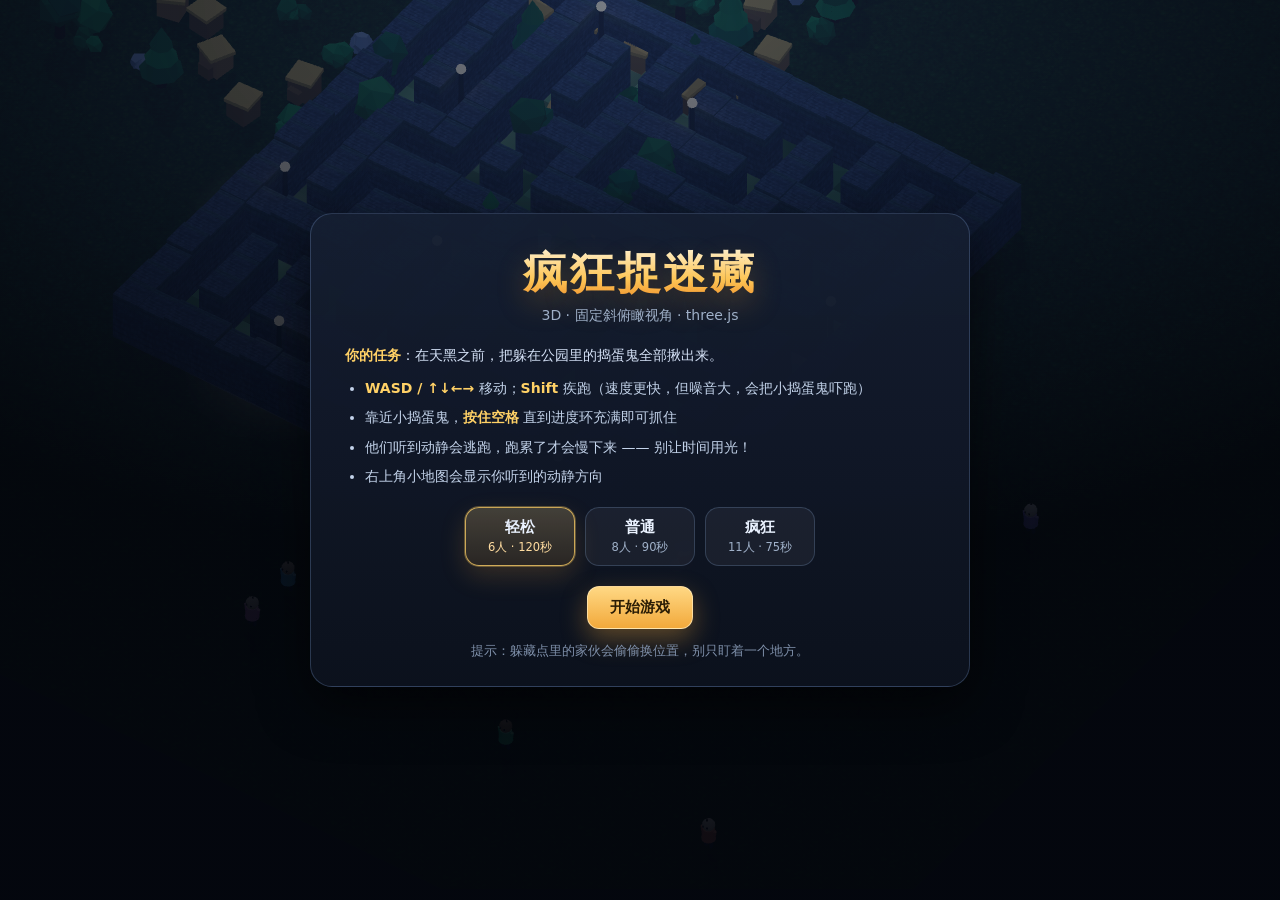
==== docs/index.html @ b4f9cbb9 "feat: 支持 GitHub Pages / Cloudflare Pages 直接部署 - docs/ 作为部署目录：单文件版游戏（内联 three.js）放在 docs/index.html，访" ====
<!DOCTYPE html>
<html lang="zh-CN">
<head>
<!-- 疯狂捉迷藏 · 单文件版（three.js 内联，可直接托管在 GitHub Pages / Cloudflare Pages） -->
<!-- 源码：index.html / css/style.css / js/**.js   生成脚本：tools/build-standalone.mjs （请勿直接编辑本文件） -->
<meta charset="UTF-8" />
<meta name="viewport" content="width=device-width, initial-scale=1, user-scalable=no" />
<title>疯狂捉迷藏 · Hide &amp; Seek 3D</title>
<meta name="theme-color" content="#0e1421" />
<meta name="description" content="three.js 固定斜俯瞰视角的 3D 捉迷藏游戏：在天黑前把躲在公园里的捣蛋鬼全部找出来。" />
<!-- 内联矢量图标：手电筒光锥 + 被找到的小家伙（无外部请求） -->
<link rel="icon" href="data:image/svg+xml,%3Csvg xmlns='http://www.w3.org/2000/svg' viewBox='0 0 64 64'%3E%3Crect width='64' height='64' rx='14' fill='%230e1421'/%3E%3Cpath d='M14 52 L50 20 L54 24 L18 56 Z' fill='%23ffd166' opacity='.35'/%3E%3Ccircle cx='47' cy='17' r='9' fill='%23ffe9a8'/%3E%3Ccircle cx='22' cy='44' r='9' fill='%237fe7d6'/%3E%3Ccircle cx='19' cy='42' r='1.8' fill='%230e1421'/%3E%3Ccircle cx='25' cy='42' r='1.8' fill='%230e1421'/%3E%3C/svg%3E" />
<style>
/* ===================== 疯狂捉迷藏 · UI ===================== */
:root {
  --ink: #eaf2ff;
  --dim: #9fb0c8;
  --gold: #ffd166;
  --cyan: #7fe7d6;
  --danger: #ff6b6b;
  --panel: rgba(14, 20, 33, 0.62);
  --panel-line: rgba(150, 190, 255, 0.18);
  --shadow: 0 18px 50px rgba(0, 0, 0, 0.55);
}

* { box-sizing: border-box; }

html, body {
  margin: 0;
  padding: 0;
  height: 100%;
  overflow: hidden;
  background: #070b14;
  color: var(--ink);
  font-family: "PingFang SC", "Hiragino Sans GB", "Microsoft YaHei", "Noto Sans SC", system-ui, -apple-system, sans-serif;
  -webkit-font-smoothing: antialiased;
  user-select: none;
  -webkit-user-select: none;
}

#app { position: fixed; inset: 0; }

#game-canvas {
  position: absolute;
  inset: 0;
  display: block;
  width: 100%;
  height: 100%;
  touch-action: none;
}

.hidden { display: none !important; }

/* ---------------- 面板通用 ---------------- */
.panel {
  background: var(--panel);
  border: 1px solid var(--panel-line);
  border-radius: 14px;
  backdrop-filter: blur(10px) saturate(1.2);
  -webkit-backdrop-filter: blur(10px) saturate(1.2);
  box-shadow: var(--shadow);
}

.btn {
  appearance: none;
  border: 1px solid rgba(160, 200, 255, 0.22);
  background: rgba(255, 255, 255, 0.06);
  color: var(--ink);
  font: inherit;
  font-size: 15px;
  padding: 11px 22px;
  border-radius: 12px;
  cursor: pointer;
  transition: transform 0.12s ease, background 0.18s ease, box-shadow 0.18s ease, border-color 0.18s ease;
}
.btn:hover { background: rgba(255, 255, 255, 0.13); transform: translateY(-1px); }
.btn:active { transform: translateY(1px) scale(0.99); }
.btn.primary {
  background: linear-gradient(180deg, #ffd884, #f2a93b);
  color: #2a1c05;
  font-weight: 800;
  border-color: rgba(255, 235, 190, 0.7);
  box-shadow: 0 10px 26px rgba(242, 169, 59, 0.35);
}
.btn.primary:hover { box-shadow: 0 14px 32px rgba(242, 169, 59, 0.5); }
.btn.ghost { padding: 9px 14px; font-size: 14px; }

/* ---------------- HUD ---------------- */
#hud { position: absolute; inset: 0; pointer-events: none; }
#hud .hud-top {
  position: absolute;
  top: 14px;
  left: 14px;
  right: 14px;
  display: flex;
  gap: 10px;
  align-items: flex-start;
  flex-wrap: wrap;
}
.stat {
  padding: 8px 14px;
  min-width: 104px;
  display: flex;
  flex-direction: column;
  gap: 2px;
}
.stat .label { font-size: 11px; letter-spacing: 0.12em; color: var(--dim); }
.stat .value { font-size: 20px; font-weight: 800; line-height: 1.15; font-variant-numeric: tabular-nums; }
.stat .value b { color: var(--gold); }
.stat .bar {
  height: 5px;
  border-radius: 3px;
  background: rgba(255, 255, 255, 0.12);
  overflow: hidden;
  margin-top: 3px;
}
.stat .bar i {
  display: block;
  height: 100%;
  width: 100%;
  border-radius: 3px;
  background: linear-gradient(90deg, #7fe7d6, #4fc3f7);
  transition: width 0.15s linear, background 0.3s ease;
}
.stat .bar i.low { background: linear-gradient(90deg, #ffb35c, #ff5c5c); }
.stat .bar.noise i { background: linear-gradient(90deg, #86e3a2, #ffd166, #ff6b6b); width: 6%; }
.stat.hot { border-color: rgba(255, 120, 120, 0.55); box-shadow: 0 0 0 1px rgba(255, 107, 107, 0.25), var(--shadow); }

.hud-buttons { margin-left: auto; display: flex; gap: 8px; pointer-events: auto; }

#toast {
  position: absolute;
  left: 50%;
  top: 96px;
  transform: translateX(-50%);
  display: flex;
  flex-direction: column;
  gap: 8px;
  align-items: center;
  pointer-events: none;
}
#toast .msg {
  padding: 8px 18px;
  border-radius: 999px;
  background: rgba(10, 16, 28, 0.72);
  border: 1px solid var(--panel-line);
  font-size: 14px;
  font-weight: 700;
  animation: toast-in 0.28s cubic-bezier(0.2, 1.4, 0.5, 1), toast-out 0.4s ease 1.5s forwards;
  backdrop-filter: blur(8px);
}
#toast .msg.warn { color: #ffd0d0; border-color: rgba(255, 107, 107, 0.5); }
#toast .msg.good { color: #d6ffe6; border-color: rgba(126, 231, 214, 0.5); }
#toast .msg.gold { color: #fff1c9; border-color: rgba(255, 209, 102, 0.55); }
@keyframes toast-in { from { opacity: 0; transform: translateY(-12px) scale(0.9); } to { opacity: 1; transform: none; } }
@keyframes toast-out { to { opacity: 0; transform: translateY(-10px); } }

#minimap-wrap {
  position: absolute;
  right: 14px;
  bottom: 14px;
  padding: 8px;
  border-radius: 16px;
}
#minimap { display: block; border-radius: 10px; width: 210px; height: 210px; }
#minimap-wrap .mm-title {
  position: absolute;
  left: 14px;
  top: 11px;
  font-size: 11px;
  letter-spacing: 0.18em;
  color: rgba(220, 235, 255, 0.75);
  text-shadow: 0 1px 4px #000;
}

.hint {
  position: absolute;
  left: 50%;
  bottom: 16px;
  transform: translateX(-50%);
  font-size: 12.5px;
  color: rgba(210, 226, 250, 0.72);
  background: rgba(8, 13, 24, 0.55);
  border: 1px solid var(--panel-line);
  border-radius: 999px;
  padding: 7px 16px;
  white-space: nowrap;
  backdrop-filter: blur(8px);
}
.hint b { color: var(--gold); }

/* ---------------- 全屏界面 ---------------- */
.screen {
  position: absolute;
  inset: 0;
  display: flex;
  align-items: center;
  justify-content: center;
  padding: 24px;
  background: radial-gradient(120% 90% at 50% 0%, rgba(30, 45, 80, 0.55), rgba(4, 7, 14, 0.92) 70%);
  z-index: 20;
  animation: fade-in 0.3s ease;
}
@keyframes fade-in { from { opacity: 0; } to { opacity: 1; } }

.card {
  width: min(660px, 100%);
  max-height: calc(100vh - 48px);
  overflow: auto;
  background: linear-gradient(180deg, rgba(22, 31, 50, 0.92), rgba(12, 18, 30, 0.95));
  border: 1px solid rgba(150, 190, 255, 0.22);
  border-radius: 22px;
  padding: 30px 34px 26px;
  box-shadow: var(--shadow);
  text-align: center;
}
.card.small { width: min(380px, 100%); padding: 26px 28px 22px; }
.card h1 {
  margin: 0 0 4px;
  font-size: 44px;
  letter-spacing: 0.06em;
  background: linear-gradient(180deg, #fff6dd, #ffcb5c 60%, #f08a2a);
  -webkit-background-clip: text;
  background-clip: text;
  color: transparent;
  text-shadow: 0 12px 30px rgba(240, 160, 40, 0.25);
}
.card h2 { margin: 0 0 8px; font-size: 30px; }
.card .sub { margin: 0 0 18px; color: var(--dim); font-size: 14px; }

.rules { text-align: left; font-size: 14px; line-height: 1.75; color: #d5e2f7; margin: 0 0 18px; }
.rules p { margin: 0 0 8px; }
.rules ul { margin: 0; padding-left: 20px; }
.rules li { margin-bottom: 5px; color: #c3d3ea; }
.rules b { color: var(--gold); }
.card .foot { margin: 14px 0 0; font-size: 12.5px; color: #7f90aa; }

.diff-row { display: flex; gap: 10px; justify-content: center; flex-wrap: wrap; margin: 6px 0 20px; }
.diff {
  appearance: none;
  border: 1px solid rgba(160, 200, 255, 0.2);
  background: rgba(255, 255, 255, 0.05);
  color: var(--ink);
  font: inherit;
  font-size: 15px;
  font-weight: 700;
  padding: 10px 18px;
  border-radius: 14px;
  cursor: pointer;
  display: flex;
  flex-direction: column;
  gap: 3px;
  align-items: center;
  min-width: 110px;
  transition: all 0.16s ease;
}
.diff b { font-size: 11.5px; font-weight: 500; color: var(--dim); }
.diff:hover { background: rgba(255, 255, 255, 0.11); }
.diff.selected {
  background: linear-gradient(180deg, rgba(255, 216, 132, 0.22), rgba(242, 169, 59, 0.12));
  border-color: rgba(255, 209, 102, 0.75);
  box-shadow: 0 0 0 1px rgba(255, 209, 102, 0.3), 0 10px 26px rgba(242, 169, 59, 0.18);
}
.diff.selected b { color: #ffdca0; }

.end-stats {
  display: flex;
  justify-content: center;
  gap: 26px;
  margin: 8px 0 22px;
  flex-wrap: wrap;
}
.end-stats .es { display: flex; flex-direction: column; gap: 4px; }
.end-stats .es span:first-child { font-size: 11px; letter-spacing: 0.14em; color: var(--dim); }
.end-stats .es span:last-child { font-size: 24px; font-weight: 800; color: var(--gold); font-variant-numeric: tabular-nums; }

#countdown {
  position: absolute;
  inset: 0;
  display: flex;
  align-items: center;
  justify-content: center;
  z-index: 15;
  pointer-events: none;
}
#countdown span {
  font-size: 150px;
  font-weight: 900;
  color: #fff;
  text-shadow: 0 0 60px rgba(126, 231, 214, 0.75), 0 12px 40px rgba(0, 0, 0, 0.7);
  animation: pop 0.85s cubic-bezier(0.2, 1.5, 0.4, 1);
}
@keyframes pop {
  0% { transform: scale(1.9); opacity: 0; }
  35% { transform: scale(0.95); opacity: 1; }
  100% { transform: scale(1.05); opacity: 0.05; }
}

#loading { z-index: 40; }

@media (max-width: 720px) {
  .card h1 { font-size: 32px; }
  .card { padding: 22px 20px 18px; border-radius: 18px; }
  #minimap, #minimap-wrap { width: 150px; }
  #minimap { height: 150px; }
  #btn-grab { right: 18px; bottom: 250px; width: 78px; height: 78px; font-size: 15px; }
  #joystick { left: 16px; bottom: 18px; }
  #joystick .joy-base { width: 116px; height: 116px; }
  #joystick .joy-knob { width: 54px; height: 54px; margin: -27px 0 0 -27px; }
  .hint { display: none; }
  .stat { min-width: 84px; padding: 6px 10px; }
  .stat .value { font-size: 17px; }
}

/* ---------------- 触屏摇杆 ---------------- */
#joystick {
  position: absolute;
  left: 22px;
  bottom: 26px;
  z-index: 12;
  display: flex;
  flex-direction: column;
  align-items: center;
  gap: 8px;
  touch-action: none;
}
#joystick .joy-base {
  position: relative;
  width: 132px;
  height: 132px;
  border-radius: 50%;
  background: radial-gradient(circle at 50% 45%, rgba(140,190,255,0.18), rgba(10,16,28,0.5));
  border: 1px solid rgba(160,200,255,0.3);
  box-shadow: inset 0 0 24px rgba(0,0,0,0.45), 0 10px 28px rgba(0,0,0,0.4);
  backdrop-filter: blur(6px);
  touch-action: none;
}
#joystick .joy-knob {
  position: absolute;
  left: 50%;
  top: 50%;
  width: 62px;
  height: 62px;
  margin: -31px 0 0 -31px;
  border-radius: 50%;
  background: radial-gradient(circle at 40% 35%, #dff1ff, #7fb2e8 60%, #3d6ea8);
  box-shadow: 0 6px 18px rgba(0,0,0,0.5);
  transition: transform 0.05s linear;
}
#joystick .joy-hint {
  font-size: 11px;
  color: rgba(210,226,250,0.6);
  text-shadow: 0 1px 3px #000;
}
#btn-grab {
  position: absolute;
  right: 26px;
  bottom: 310px;
  z-index: 12;
  width: 88px;
  height: 88px;
  border-radius: 50%;
  border: 1px solid rgba(255,215,130,0.6);
  background: radial-gradient(circle at 40% 35%, rgba(255,229,170,0.95), rgba(232,160,50,0.9));
  color: #2a1c05;
  font: inherit;
  font-size: 17px;
  font-weight: 900;
  line-height: 1.05;
  letter-spacing: 0.06em;
  box-shadow: 0 10px 26px rgba(0,0,0,0.45), 0 0 0 6px rgba(255,209,102,0.12);
  touch-action: none;
  cursor: pointer;
}
#btn-grab i { font-style: normal; display: block; font-size: 12px; letter-spacing: 0.3em; }
#btn-grab:active { transform: scale(0.94); }

</style>
</head>
<body>
<div id="app">
  <canvas id="game-canvas"></canvas>

  <!-- ===================== HUD ===================== -->
  <div id="hud" class="hidden">
    <div class="hud-top">
      <div class="panel stat">
        <span class="label">剩余时间</span>
        <span class="value" id="stat-time">90</span>
        <div class="bar"><i id="time-bar"></i></div>
      </div>
      <div class="panel stat">
        <span class="label">抓到</span>
        <span class="value"><b id="stat-found">0</b> / <span id="stat-total">8</span></span>
      </div>
      <div class="panel stat">
        <span class="label">噪音</span>
        <span class="value" id="stat-noise">安静</span>
        <div class="bar noise"><i id="noise-bar"></i></div>
      </div>
      <div class="panel stat">
        <span class="label">关卡</span>
        <span class="value" id="stat-level">1</span>
      </div>
      <div class="hud-buttons">
        <button class="btn ghost" id="btn-pause" title="暂停 / 继续 (Esc)">⏸</button>
        <button class="btn ghost" id="btn-sound" title="音效开关 (M)">🔊</button>
      </div>
    </div>

    <div id="toast"></div>
    <div id="minimap-wrap" class="panel">
      <canvas id="minimap" width="210" height="210"></canvas>
      <div class="mm-title">小地图</div>
    </div>
    <!-- 触屏虚拟摇杆 -->
    <div id="joystick" class="hidden">
      <div class="joy-base"><i class="joy-knob"></i></div>
      <div class="joy-hint">按住拖动移动</div>
    </div>
    <button id="btn-grab" class="hidden">抓<i>住</i></button>

    <div class="hint">
      <b>WASD</b>/方向键 移动 · <b>Shift</b> 疾跑(吵) · <b>空格</b> 抓住 · <b>Esc</b> 暂停
    </div>
  </div>

  <!-- ===================== 开始界面 ===================== -->
  <div id="screen-start" class="screen">
    <div class="card">
      <h1>疯狂捉迷藏</h1>
      <p class="sub">3D · 固定斜俯瞰视角 · three.js</p>
      <div class="rules">
        <p><b>你的任务</b>：在天黑之前，把躲在公园里的捣蛋鬼全部揪出来。</p>
        <ul>
          <li><b>WASD / ↑↓←→</b> 移动；<b>Shift</b> 疾跑（速度更快，但噪音大，会把小捣蛋鬼吓跑）</li>
          <li>靠近小捣蛋鬼，<b>按住空格</b> 直到进度环充满即可抓住</li>
          <li>他们听到动静会逃跑，跑累了才会慢下来 —— 别让时间用光！</li>
          <li>右上角小地图会显示你听到的动静方向</li>
        </ul>
      </div>
      <div class="diff-row" id="diff-row">
        <button class="diff selected" data-diff="easy">轻松<b>6人 · 120秒</b></button>
        <button class="diff" data-diff="normal">普通<b>8人 · 90秒</b></button>
        <button class="diff" data-diff="hard">疯狂<b>11人 · 75秒</b></button>
      </div>
      <button class="btn primary" id="btn-start">开始游戏</button>
      <p class="foot">提示：躲藏点里的家伙会偷偷换位置，别只盯着一个地方。</p>
    </div>
  </div>

  <!-- ===================== 倒数 ===================== -->
  <div id="countdown" class="hidden"><span id="countdown-text">3</span></div>

  <!-- ===================== 结算界面 ===================== -->
  <div id="screen-end" class="screen hidden">
    <div class="card">
      <h2 id="end-title">游戏结束</h2>
      <p id="end-desc" class="sub"></p>
      <div id="end-stats" class="end-stats"></div>
      <div class="diff-row">
        <button class="btn primary" id="btn-again">再来一局</button>
        <button class="btn" id="btn-next">下一关</button>
        <button class="btn ghost" id="btn-menu">返回主菜单</button>
      </div>
    </div>
  </div>

  <!-- ===================== 暂停 ===================== -->
  <div id="screen-pause" class="screen hidden">
    <div class="card small">
      <h2>已暂停</h2>
      <p class="sub" id="pause-tip">按 Esc 继续游戏</p>
      <button class="btn primary" id="btn-resume">继续</button>
      <button class="btn ghost" id="btn-restart">重新开始</button>
    </div>
  </div>

  <div id="loading" class="screen"><div class="card small"><h2>加载中…</h2><p class="sub" id="loading-tip">正在生成公园</p></div></div>
</div>

<script>
console.warn('Scripts "build/three.js" and "build/three.min.js" are deprecated with r150+, and will be removed with r160. Please use ES Modules or alternatives: https://threejs.org/docs/index.html#manual/en/introduction/Installation'),
/**
 * @license
 * Copyright 2010-2023 Three.js Authors
 * SPDX-License-Identifier: MIT
 */
function(t,e){"object"==typeof exports&&"undefined"!=typeof module?e(exports):"function"==typeof define&&define.amd?define(["exports"],e):e((t="undefined"!=typeof globalThis?globalThis:t||self).THREE={})}(this,(function(t){"use strict";const e="160",n=1,i=2,r=3,s=0,a=1,o=100,l=204,c=205,h=0,u=1,d=2,p=0,m=1,f=2,g=3,_=4,v=5,x=6,y="attached",M="detached",S=300,b=301,T=302,E=303,w=304,A=306,R=1e3,C=1001,L=1002,P=1003,I=1004,U=1005,D=1006,N=1007,O=1008,F=1009,B=1012,z=1013,G=1014,H=1015,V=1016,k=1017,W=1018,X=1020,j=1023,q=1026,Y=1027,Z=1029,J=1031,K=1033,$=33776,Q=33777,tt=33778,et=33779,nt=35840,it=35841,rt=35842,st=35843,at=36196,ot=37492,lt=37496,ct=37808,ht=37809,ut=37810,dt=37811,pt=37812,mt=37813,ft=37814,gt=37815,_t=37816,vt=37817,xt=37818,yt=37819,Mt=37820,St=37821,bt=36492,Tt=36494,Et=36495,wt=36284,At=36285,Rt=36286,Ct=2300,Lt=2301,Pt=2302,It=2400,Ut=2401,Dt=2402,Nt=2500,Ot=2501,Ft=3e3,Bt=3001,zt="",Gt="srgb",Ht="srgb-linear",Vt="display-p3",kt="display-p3-linear",Wt="linear",Xt="srgb",jt="rec709",qt="p3",Yt=7680,Zt=35044,Jt="300 es",Kt=1035,$t=2e3,Qt=2001;class te{addEventListener(t,e){void 0===this._listeners&&(this._listeners={});const n=this._listeners;void 0===n[t]&&(n[t]=[]),-1===n[t].indexOf(e)&&n[t].push(e)}hasEventListener(t,e){if(void 0===this._listeners)return!1;const n=this._listeners;return void 0!==n[t]&&-1!==n[t].indexOf(e)}removeEventListener(t,e){if(void 0===this._listeners)return;const n=this._listeners[t];if(void 0!==n){const t=n.indexOf(e);-1!==t&&n.splice(t,1)}}dispatchEvent(t){if(void 0===this._listeners)return;const e=this._listeners[t.type];if(void 0!==e){t.target=this;const n=e.slice(0);for(let e=0,i=n.length;e<i;e++)n[e].call(this,t);t.target=null}}}const ee=["00","01","02","03","04","05","06","07","08","09","0a","0b","0c","0d","0e","0f","10","11","12","13","14","15","16","17","18","19","1a","1b","1c","1d","1e","1f","20","21","22","23","24","25","26","27","28","29","2a","2b","2c","2d","2e","2f","30","31","32","33","34","35","36","37","38","39","3a","3b","3c","3d","3e","3f","40","41","42","43","44","45","46","47","48","49","4a","4b","4c","4d","4e","4f","50","51","52","53","54","55","56","57","58","59","5a","5b","5c","5d","5e","5f","60","61","62","63","64","65","66","67","68","69","6a","6b","6c","6d","6e","6f","70","71","72","73","74","75","76","77","78","79","7a","7b","7c","7d","7e","7f","80","81","82","83","84","85","86","87","88","89","8a","8b","8c","8d","8e","8f","90","91","92","93","94","95","96","97","98","99","9a","9b","9c","9d","9e","9f","a0","a1","a2","a3","a4","a5","a6","a7","a8","a9","aa","ab","ac","ad","ae","af","b0","b1","b2","b3","b4","b5","b6","b7","b8","b9","ba","bb","bc","bd","be","bf","c0","c1","c2","c3","c4","c5","c6","c7","c8","c9","ca","cb","cc","cd","ce","cf","d0","d1","d2","d3","d4","d5","d6","d7","d8","d9","da","db","dc","dd","de","df","e0","e1","e2","e3","e4","e5","e6","e7","e8","e9","ea","eb","ec","ed","ee","ef","f0","f1","f2","f3","f4","f5","f6","f7","f8","f9","fa","fb","fc","fd","fe","ff"];let ne=1234567;const ie=Math.PI/180,re=180/Math.PI;function se(){const t=4294967295*Math.random()|0,e=4294967295*Math.random()|0,n=4294967295*Math.random()|0,i=4294967295*Math.random()|0;return(ee[255&t]+ee[t>>8&255]+ee[t>>16&255]+ee[t>>24&255]+"-"+ee[255&e]+ee[e>>8&255]+"-"+ee[e>>16&15|64]+ee[e>>24&255]+"-"+ee[63&n|128]+ee[n>>8&255]+"-"+ee[n>>16&255]+ee[n>>24&255]+ee[255&i]+ee[i>>8&255]+ee[i>>16&255]+ee[i>>24&255]).toLowerCase()}function ae(t,e,n){return Math.max(e,Math.min(n,t))}function oe(t,e){return(t%e+e)%e}function le(t,e,n){return(1-n)*t+n*e}function ce(t){return 0==(t&t-1)&&0!==t}function he(t){return Math.pow(2,Math.floor(Math.log(t)/Math.LN2))}function ue(t,e){switch(e.constructor){case Float32Array:return t;case Uint32Array:return t/4294967295;case Uint16Array:return t/65535;case Uint8Array:return t/255;case Int32Array:return Math.max(t/2147483647,-1);case Int16Array:return Math.max(t/32767,-1);case Int8Array:return Math.max(t/127,-1);default:throw new Error("Invalid component type.")}}function de(t,e){switch(e.constructor){case Float32Array:return t;case Uint32Array:return Math.round(4294967295*t);case Uint16Array:return Math.round(65535*t);case Uint8Array:return Math.round(255*t);case Int32Array:return Math.round(2147483647*t);case Int16Array:return Math.round(32767*t);case Int8Array:return Math.round(127*t);default:throw new Error("Invalid component type.")}}const pe={DEG2RAD:ie,RAD2DEG:re,generateUUID:se,clamp:ae,euclideanModulo:oe,mapLinear:function(t,e,n,i,r){return i+(t-e)*(r-i)/(n-e)},inverseLerp:function(t,e,n){return t!==e?(n-t)/(e-t):0},lerp:le,damp:function(t,e,n,i){return le(t,e,1-Math.exp(-n*i))},pingpong:function(t,e=1){return e-Math.abs(oe(t,2*e)-e)},smoothstep:function(t,e,n){return t<=e?0:t>=n?1:(t=(t-e)/(n-e))*t*(3-2*t)},smootherstep:function(t,e,n){return t<=e?0:t>=n?1:(t=(t-e)/(n-e))*t*t*(t*(6*t-15)+10)},randInt:function(t,e){return t+Math.floor(Math.random()*(e-t+1))},randFloat:function(t,e){return t+Math.random()*(e-t)},randFloatSpread:function(t){return t*(.5-Math.random())},seededRandom:function(t){void 0!==t&&(ne=t);let e=ne+=1831565813;return e=Math.imul(e^e>>>15,1|e),e^=e+Math.imul(e^e>>>7,61|e),((e^e>>>14)>>>0)/4294967296},degToRad:function(t){return t*ie},radToDeg:function(t){return t*re},isPowerOfTwo:ce,ceilPowerOfTwo:function(t){return Math.pow(2,Math.ceil(Math.log(t)/Math.LN2))},floorPowerOfTwo:he,setQuaternionFromProperEuler:function(t,e,n,i,r){const s=Math.cos,a=Math.sin,o=s(n/2),l=a(n/2),c=s((e+i)/2),h=a((e+i)/2),u=s((e-i)/2),d=a((e-i)/2),p=s((i-e)/2),m=a((i-e)/2);switch(r){case"XYX":t.set(o*h,l*u,l*d,o*c);break;case"YZY":t.set(l*d,o*h,l*u,o*c);break;case"ZXZ":t.set(l*u,l*d,o*h,o*c);break;case"XZX":t.set(o*h,l*m,l*p,o*c);break;case"YXY":t.set(l*p,o*h,l*m,o*c);break;case"ZYZ":t.set(l*m,l*p,o*h,o*c);break;default:console.warn("THREE.MathUtils: .setQuaternionFromProperEuler() encountered an unknown order: "+r)}},normalize:de,denormalize:ue};class me{constructor(t=0,e=0){me.prototype.isVector2=!0,this.x=t,this.y=e}get width(){return this.x}set width(t){this.x=t}get height(){return this.y}set height(t){this.y=t}set(t,e){return this.x=t,this.y=e,this}setScalar(t){return this.x=t,this.y=t,this}setX(t){return this.x=t,this}setY(t){return this.y=t,this}setComponent(t,e){switch(t){case 0:this.x=e;break;case 1:this.y=e;break;default:throw new Error("index is out of range: "+t)}return this}getComponent(t){switch(t){case 0:return this.x;case 1:return this.y;default:throw new Error("index is out of range: "+t)}}clone(){return new this.constructor(this.x,this.y)}copy(t){return this.x=t.x,this.y=t.y,this}add(t){return this.x+=t.x,this.y+=t.y,this}addScalar(t){return this.x+=t,this.y+=t,this}addVectors(t,e){return this.x=t.x+e.x,this.y=t.y+e.y,this}addScaledVector(t,e){return this.x+=t.x*e,this.y+=t.y*e,this}sub(t){return this.x-=t.x,this.y-=t.y,this}subScalar(t){return this.x-=t,this.y-=t,this}subVectors(t,e){return this.x=t.x-e.x,this.y=t.y-e.y,this}multiply(t){return this.x*=t.x,this.y*=t.y,this}multiplyScalar(t){return this.x*=t,this.y*=t,this}divide(t){return this.x/=t.x,this.y/=t.y,this}divideScalar(t){return this.multiplyScalar(1/t)}applyMatrix3(t){const e=this.x,n=this.y,i=t.elements;return this.x=i[0]*e+i[3]*n+i[6],this.y=i[1]*e+i[4]*n+i[7],this}min(t){return this.x=Math.min(this.x,t.x),this.y=Math.min(this.y,t.y),this}max(t){return this.x=Math.max(this.x,t.x),this.y=Math.max(this.y,t.y),this}clamp(t,e){return this.x=Math.max(t.x,Math.min(e.x,this.x)),this.y=Math.max(t.y,Math.min(e.y,this.y)),this}clampScalar(t,e){return this.x=Math.max(t,Math.min(e,this.x)),this.y=Math.max(t,Math.min(e,this.y)),this}clampLength(t,e){const n=this.length();return this.divideScalar(n||1).multiplyScalar(Math.max(t,Math.min(e,n)))}floor(){return this.x=Math.floor(this.x),this.y=Math.floor(this.y),this}ceil(){return this.x=Math.ceil(this.x),this.y=Math.ceil(this.y),this}round(){return this.x=Math.round(this.x),this.y=Math.round(this.y),this}roundToZero(){return this.x=Math.trunc(this.x),this.y=Math.trunc(this.y),this}negate(){return this.x=-this.x,this.y=-this.y,this}dot(t){return this.x*t.x+this.y*t.y}cross(t){return this.x*t.y-this.y*t.x}lengthSq(){return this.x*this.x+this.y*this.y}length(){return Math.sqrt(this.x*this.x+this.y*this.y)}manhattanLength(){return Math.abs(this.x)+Math.abs(this.y)}normalize(){return this.divideScalar(this.length()||1)}angle(){return Math.atan2(-this.y,-this.x)+Math.PI}angleTo(t){const e=Math.sqrt(this.lengthSq()*t.lengthSq());if(0===e)return Math.PI/2;const n=this.dot(t)/e;return Math.acos(ae(n,-1,1))}distanceTo(t){return Math.sqrt(this.distanceToSquared(t))}distanceToSquared(t){const e=this.x-t.x,n=this.y-t.y;return e*e+n*n}manhattanDistanceTo(t){return Math.abs(this.x-t.x)+Math.abs(this.y-t.y)}setLength(t){return this.normalize().multiplyScalar(t)}lerp(t,e){return this.x+=(t.x-this.x)*e,this.y+=(t.y-this.y)*e,this}lerpVectors(t,e,n){return this.x=t.x+(e.x-t.x)*n,this.y=t.y+(e.y-t.y)*n,this}equals(t){return t.x===this.x&&t.y===this.y}fromArray(t,e=0){return this.x=t[e],this.y=t[e+1],this}toArray(t=[],e=0){return t[e]=this.x,t[e+1]=this.y,t}fromBufferAttribute(t,e){return this.x=t.getX(e),this.y=t.getY(e),this}rotateAround(t,e){const n=Math.cos(e),i=Math.sin(e),r=this.x-t.x,s=this.y-t.y;return this.x=r*n-s*i+t.x,this.y=r*i+s*n+t.y,this}random(){return this.x=Math.random(),this.y=Math.random(),this}*[Symbol.iterator](){yield this.x,yield this.y}}class fe{constructor(t,e,n,i,r,s,a,o,l){fe.prototype.isMatrix3=!0,this.elements=[1,0,0,0,1,0,0,0,1],void 0!==t&&this.set(t,e,n,i,r,s,a,o,l)}set(t,e,n,i,r,s,a,o,l){const c=this.elements;return c[0]=t,c[1]=i,c[2]=a,c[3]=e,c[4]=r,c[5]=o,c[6]=n,c[7]=s,c[8]=l,this}identity(){return this.set(1,0,0,0,1,0,0,0,1),this}copy(t){const e=this.elements,n=t.elements;return e[0]=n[0],e[1]=n[1],e[2]=n[2],e[3]=n[3],e[4]=n[4],e[5]=n[5],e[6]=n[6],e[7]=n[7],e[8]=n[8],this}extractBasis(t,e,n){return t.setFromMatrix3Column(this,0),e.setFromMatrix3Column(this,1),n.setFromMatrix3Column(this,2),this}setFromMatrix4(t){const e=t.elements;return this.set(e[0],e[4],e[8],e[1],e[5],e[9],e[2],e[6],e[10]),this}multiply(t){return this.multiplyMatrices(this,t)}premultiply(t){return this.multiplyMatrices(t,this)}multiplyMatrices(t,e){const n=t.elements,i=e.elements,r=this.elements,s=n[0],a=n[3],o=n[6],l=n[1],c=n[4],h=n[7],u=n[2],d=n[5],p=n[8],m=i[0],f=i[3],g=i[6],_=i[1],v=i[4],x=i[7],y=i[2],M=i[5],S=i[8];return r[0]=s*m+a*_+o*y,r[3]=s*f+a*v+o*M,r[6]=s*g+a*x+o*S,r[1]=l*m+c*_+h*y,r[4]=l*f+c*v+h*M,r[7]=l*g+c*x+h*S,r[2]=u*m+d*_+p*y,r[5]=u*f+d*v+p*M,r[8]=u*g+d*x+p*S,this}multiplyScalar(t){const e=this.elements;return e[0]*=t,e[3]*=t,e[6]*=t,e[1]*=t,e[4]*=t,e[7]*=t,e[2]*=t,e[5]*=t,e[8]*=t,this}determinant(){const t=this.elements,e=t[0],n=t[1],i=t[2],r=t[3],s=t[4],a=t[5],o=t[6],l=t[7],c=t[8];return e*s*c-e*a*l-n*r*c+n*a*o+i*r*l-i*s*o}invert(){const t=this.elements,e=t[0],n=t[1],i=t[2],r=t[3],s=t[4],a=t[5],o=t[6],l=t[7],c=t[8],h=c*s-a*l,u=a*o-c*r,d=l*r-s*o,p=e*h+n*u+i*d;if(0===p)return this.set(0,0,0,0,0,0,0,0,0);const m=1/p;return t[0]=h*m,t[1]=(i*l-c*n)*m,t[2]=(a*n-i*s)*m,t[3]=u*m,t[4]=(c*e-i*o)*m,t[5]=(i*r-a*e)*m,t[6]=d*m,t[7]=(n*o-l*e)*m,t[8]=(s*e-n*r)*m,this}transpose(){let t;const e=this.elements;return t=e[1],e[1]=e[3],e[3]=t,t=e[2],e[2]=e[6],e[6]=t,t=e[5],e[5]=e[7],e[7]=t,this}getNormalMatrix(t){return this.setFromMatrix4(t).invert().transpose()}transposeIntoArray(t){const e=this.elements;return t[0]=e[0],t[1]=e[3],t[2]=e[6],t[3]=e[1],t[4]=e[4],t[5]=e[7],t[6]=e[2],t[7]=e[5],t[8]=e[8],this}setUvTransform(t,e,n,i,r,s,a){const o=Math.cos(r),l=Math.sin(r);return this.set(n*o,n*l,-n*(o*s+l*a)+s+t,-i*l,i*o,-i*(-l*s+o*a)+a+e,0,0,1),this}scale(t,e){return this.premultiply(ge.makeScale(t,e)),this}rotate(t){return this.premultiply(ge.makeRotation(-t)),this}translate(t,e){return this.premultiply(ge.makeTranslation(t,e)),this}makeTranslation(t,e){return t.isVector2?this.set(1,0,t.x,0,1,t.y,0,0,1):this.set(1,0,t,0,1,e,0,0,1),this}makeRotation(t){const e=Math.cos(t),n=Math.sin(t);return this.set(e,-n,0,n,e,0,0,0,1),this}makeScale(t,e){return this.set(t,0,0,0,e,0,0,0,1),this}equals(t){const e=this.elements,n=t.elements;for(let t=0;t<9;t++)if(e[t]!==n[t])return!1;return!0}fromArray(t,e=0){for(let n=0;n<9;n++)this.elements[n]=t[n+e];return this}toArray(t=[],e=0){const n=this.elements;return t[e]=n[0],t[e+1]=n[1],t[e+2]=n[2],t[e+3]=n[3],t[e+4]=n[4],t[e+5]=n[5],t[e+6]=n[6],t[e+7]=n[7],t[e+8]=n[8],t}clone(){return(new this.constructor).fromArray(this.elements)}}const ge=new fe;function _e(t){for(let e=t.length-1;e>=0;--e)if(t[e]>=65535)return!0;return!1}const ve={Int8Array:Int8Array,Uint8Array:Uint8Array,Uint8ClampedArray:Uint8ClampedArray,Int16Array:Int16Array,Uint16Array:Uint16Array,Int32Array:Int32Array,Uint32Array:Uint32Array,Float32Array:Float32Array,Float64Array:Float64Array};function xe(t,e){return new ve[t](e)}function ye(t){return document.createElementNS("http://www.w3.org/1999/xhtml",t)}function Me(){const t=ye("canvas");return t.style.display="block",t}const Se={};function be(t){t in Se||(Se[t]=!0,console.warn(t))}const Te=(new fe).set(.8224621,.177538,0,.0331941,.9668058,0,.0170827,.0723974,.9105199),Ee=(new fe).set(1.2249401,-.2249404,0,-.0420569,1.0420571,0,-.0196376,-.0786361,1.0982735),we={[Ht]:{transfer:Wt,primaries:jt,toReference:t=>t,fromReference:t=>t},[Gt]:{transfer:Xt,primaries:jt,toReference:t=>t.convertSRGBToLinear(),fromReference:t=>t.convertLinearToSRGB()},[kt]:{transfer:Wt,primaries:qt,toReference:t=>t.applyMatrix3(Ee),fromReference:t=>t.applyMatrix3(Te)},[Vt]:{transfer:Xt,primaries:qt,toReference:t=>t.convertSRGBToLinear().applyMatrix3(Ee),fromReference:t=>t.applyMatrix3(Te).convertLinearToSRGB()}},Ae=new Set([Ht,kt]),Re={enabled:!0,_workingColorSpace:Ht,get workingColorSpace(){return this._workingColorSpace},set workingColorSpace(t){if(!Ae.has(t))throw new Error(`Unsupported working color space, "${t}".`);this._workingColorSpace=t},convert:function(t,e,n){if(!1===this.enabled||e===n||!e||!n)return t;const i=we[e].toReference;return(0,we[n].fromReference)(i(t))},fromWorkingColorSpace:function(t,e){return this.convert(t,this._workingColorSpace,e)},toWorkingColorSpace:function(t,e){return this.convert(t,e,this._workingColorSpace)},getPrimaries:function(t){return we[t].primaries},getTransfer:function(t){return t===zt?Wt:we[t].transfer}};function Ce(t){return t<.04045?.0773993808*t:Math.pow(.9478672986*t+.0521327014,2.4)}function Le(t){return t<.0031308?12.92*t:1.055*Math.pow(t,.41666)-.055}let Pe;class Ie{static getDataURL(t){if(/^data:/i.test(t.src))return t.src;if("undefined"==typeof HTMLCanvasElement)return t.src;let e;if(t instanceof HTMLCanvasElement)e=t;else{void 0===Pe&&(Pe=ye("canvas")),Pe.width=t.width,Pe.height=t.height;const n=Pe.getContext("2d");t instanceof ImageData?n.putImageData(t,0,0):n.drawImage(t,0,0,t.width,t.height),e=Pe}return e.width>2048||e.height>2048?(console.warn("THREE.ImageUtils.getDataURL: Image converted to jpg for performance reasons",t),e.toDataURL("image/jpeg",.6)):e.toDataURL("image/png")}static sRGBToLinear(t){if("undefined"!=typeof HTMLImageElement&&t instanceof HTMLImageElement||"undefined"!=typeof HTMLCanvasElement&&t instanceof HTMLCanvasElement||"undefined"!=typeof ImageBitmap&&t instanceof ImageBitmap){const e=ye("canvas");e.width=t.width,e.height=t.height;const n=e.getContext("2d");n.drawImage(t,0,0,t.width,t.height);const i=n.getImageData(0,0,t.width,t.height),r=i.data;for(let t=0;t<r.length;t++)r[t]=255*Ce(r[t]/255);return n.putImageData(i,0,0),e}if(t.data){const e=t.data.slice(0);for(let t=0;t<e.length;t++)e instanceof Uint8Array||e instanceof Uint8ClampedArray?e[t]=Math.floor(255*Ce(e[t]/255)):e[t]=Ce(e[t]);return{data:e,width:t.width,height:t.height}}return console.warn("THREE.ImageUtils.sRGBToLinear(): Unsupported image type. No color space conversion applied."),t}}let Ue=0;class De{constructor(t=null){this.isSource=!0,Object.defineProperty(this,"id",{value:Ue++}),this.uuid=se(),this.data=t,this.version=0}set needsUpdate(t){!0===t&&this.version++}toJSON(t){const e=void 0===t||"string"==typeof t;if(!e&&void 0!==t.images[this.uuid])return t.images[this.uuid];const n={uuid:this.uuid,url:""},i=this.data;if(null!==i){let t;if(Array.isArray(i)){t=[];for(let e=0,n=i.length;e<n;e++)i[e].isDataTexture?t.push(Ne(i[e].image)):t.push(Ne(i[e]))}else t=Ne(i);n.url=t}return e||(t.images[this.uuid]=n),n}}function Ne(t){return"undefined"!=typeof HTMLImageElement&&t instanceof HTMLImageElement||"undefined"!=typeof HTMLCanvasElement&&t instanceof HTMLCanvasElement||"undefined"!=typeof ImageBitmap&&t instanceof ImageBitmap?Ie.getDataURL(t):t.data?{data:Array.from(t.data),width:t.width,height:t.height,type:t.data.constructor.name}:(console.warn("THREE.Texture: Unable to serialize Texture."),{})}let Oe=0;class Fe extends te{constructor(t=Fe.DEFAULT_IMAGE,e=Fe.DEFAULT_MAPPING,n=1001,i=1001,r=1006,s=1008,a=1023,o=1009,l=Fe.DEFAULT_ANISOTROPY,c=""){super(),this.isTexture=!0,Object.defineProperty(this,"id",{value:Oe++}),this.uuid=se(),this.name="",this.source=new De(t),this.mipmaps=[],this.mapping=e,this.channel=0,this.wrapS=n,this.wrapT=i,this.magFilter=r,this.minFilter=s,this.anisotropy=l,this.format=a,this.internalFormat=null,this.type=o,this.offset=new me(0,0),this.repeat=new me(1,1),this.center=new me(0,0),this.rotation=0,this.matrixAutoUpdate=!0,this.matrix=new fe,this.generateMipmaps=!0,this.premultiplyAlpha=!1,this.flipY=!0,this.unpackAlignment=4,"string"==typeof c?this.colorSpace=c:(be("THREE.Texture: Property .encoding has been replaced by .colorSpace."),this.colorSpace=c===Bt?Gt:zt),this.userData={},this.version=0,this.onUpdate=null,this.isRenderTargetTexture=!1,this.needsPMREMUpdate=!1}get image(){return this.source.data}set image(t=null){this.source.data=t}updateMatrix(){this.matrix.setUvTransform(this.offset.x,this.offset.y,this.repeat.x,this.repeat.y,this.rotation,this.center.x,this.center.y)}clone(){return(new this.constructor).copy(this)}copy(t){return this.name=t.name,this.source=t.source,this.mipmaps=t.mipmaps.slice(0),this.mapping=t.mapping,this.channel=t.channel,this.wrapS=t.wrapS,this.wrapT=t.wrapT,this.magFilter=t.magFilter,this.minFilter=t.minFilter,this.anisotropy=t.anisotropy,this.format=t.format,this.internalFormat=t.internalFormat,this.type=t.type,this.offset.copy(t.offset),this.repeat.copy(t.repeat),this.center.copy(t.center),this.rotation=t.rotation,this.matrixAutoUpdate=t.matrixAutoUpdate,this.matrix.copy(t.matrix),this.generateMipmaps=t.generateMipmaps,this.premultiplyAlpha=t.premultiplyAlpha,this.flipY=t.flipY,this.unpackAlignment=t.unpackAlignment,this.colorSpace=t.colorSpace,this.userData=JSON.parse(JSON.stringify(t.userData)),this.needsUpdate=!0,this}toJSON(t){const e=void 0===t||"string"==typeof t;if(!e&&void 0!==t.textures[this.uuid])return t.textures[this.uuid];const n={metadata:{version:4.6,type:"Texture",generator:"Texture.toJSON"},uuid:this.uuid,name:this.name,image:this.source.toJSON(t).uuid,mapping:this.mapping,channel:this.channel,repeat:[this.repeat.x,this.repeat.y],offset:[this.offset.x,this.offset.y],center:[this.center.x,this.center.y],rotation:this.rotation,wrap:[this.wrapS,this.wrapT],format:this.format,internalFormat:this.internalFormat,type:this.type,colorSpace:this.colorSpace,minFilter:this.minFilter,magFilter:this.magFilter,anisotropy:this.anisotropy,flipY:this.flipY,generateMipmaps:this.generateMipmaps,premultiplyAlpha:this.premultiplyAlpha,unpackAlignment:this.unpackAlignment};return Object.keys(this.userData).length>0&&(n.userData=this.userData),e||(t.textures[this.uuid]=n),n}dispose(){this.dispatchEvent({type:"dispose"})}transformUv(t){if(this.mapping!==S)return t;if(t.applyMatrix3(this.matrix),t.x<0||t.x>1)switch(this.wrapS){case R:t.x=t.x-Math.floor(t.x);break;case C:t.x=t.x<0?0:1;break;case L:1===Math.abs(Math.floor(t.x)%2)?t.x=Math.ceil(t.x)-t.x:t.x=t.x-Math.floor(t.x)}if(t.y<0||t.y>1)switch(this.wrapT){case R:t.y=t.y-Math.floor(t.y);break;case C:t.y=t.y<0?0:1;break;case L:1===Math.abs(Math.floor(t.y)%2)?t.y=Math.ceil(t.y)-t.y:t.y=t.y-Math.floor(t.y)}return this.flipY&&(t.y=1-t.y),t}set needsUpdate(t){!0===t&&(this.version++,this.source.needsUpdate=!0)}get encoding(){return be("THREE.Texture: Property .encoding has been replaced by .colorSpace."),this.colorSpace===Gt?Bt:Ft}set encoding(t){be("THREE.Texture: Property .encoding has been replaced by .colorSpace."),this.colorSpace=t===Bt?Gt:zt}}Fe.DEFAULT_IMAGE=null,Fe.DEFAULT_MAPPING=S,Fe.DEFAULT_ANISOTROPY=1;class Be{constructor(t=0,e=0,n=0,i=1){Be.prototype.isVector4=!0,this.x=t,this.y=e,this.z=n,this.w=i}get width(){return this.z}set width(t){this.z=t}get height(){return this.w}set height(t){this.w=t}set(t,e,n,i){return this.x=t,this.y=e,this.z=n,this.w=i,this}setScalar(t){return this.x=t,this.y=t,this.z=t,this.w=t,this}setX(t){return this.x=t,this}setY(t){return this.y=t,this}setZ(t){return this.z=t,this}setW(t){return this.w=t,this}setComponent(t,e){switch(t){case 0:this.x=e;break;case 1:this.y=e;break;case 2:this.z=e;break;case 3:this.w=e;break;default:throw new Error("index is out of range: "+t)}return this}getComponent(t){switch(t){case 0:return this.x;case 1:return this.y;case 2:return this.z;case 3:return this.w;default:throw new Error("index is out of range: "+t)}}clone(){return new this.constructor(this.x,this.y,this.z,this.w)}copy(t){return this.x=t.x,this.y=t.y,this.z=t.z,this.w=void 0!==t.w?t.w:1,this}add(t){return this.x+=t.x,this.y+=t.y,this.z+=t.z,this.w+=t.w,this}addScalar(t){return this.x+=t,this.y+=t,this.z+=t,this.w+=t,this}addVectors(t,e){return this.x=t.x+e.x,this.y=t.y+e.y,this.z=t.z+e.z,this.w=t.w+e.w,this}addScaledVector(t,e){return this.x+=t.x*e,this.y+=t.y*e,this.z+=t.z*e,this.w+=t.w*e,this}sub(t){return this.x-=t.x,this.y-=t.y,this.z-=t.z,this.w-=t.w,this}subScalar(t){return this.x-=t,this.y-=t,this.z-=t,this.w-=t,this}subVectors(t,e){return this.x=t.x-e.x,this.y=t.y-e.y,this.z=t.z-e.z,this.w=t.w-e.w,this}multiply(t){return this.x*=t.x,this.y*=t.y,this.z*=t.z,this.w*=t.w,this}multiplyScalar(t){return this.x*=t,this.y*=t,this.z*=t,this.w*=t,this}applyMatrix4(t){const e=this.x,n=this.y,i=this.z,r=this.w,s=t.elements;return this.x=s[0]*e+s[4]*n+s[8]*i+s[12]*r,this.y=s[1]*e+s[5]*n+s[9]*i+s[13]*r,this.z=s[2]*e+s[6]*n+s[10]*i+s[14]*r,this.w=s[3]*e+s[7]*n+s[11]*i+s[15]*r,this}divideScalar(t){return this.multiplyScalar(1/t)}setAxisAngleFromQuaternion(t){this.w=2*Math.acos(t.w);const e=Math.sqrt(1-t.w*t.w);return e<1e-4?(this.x=1,this.y=0,this.z=0):(this.x=t.x/e,this.y=t.y/e,this.z=t.z/e),this}setAxisAngleFromRotationMatrix(t){let e,n,i,r;const s=.01,a=.1,o=t.elements,l=o[0],c=o[4],h=o[8],u=o[1],d=o[5],p=o[9],m=o[2],f=o[6],g=o[10];if(Math.abs(c-u)<s&&Math.abs(h-m)<s&&Math.abs(p-f)<s){if(Math.abs(c+u)<a&&Math.abs(h+m)<a&&Math.abs(p+f)<a&&Math.abs(l+d+g-3)<a)return this.set(1,0,0,0),this;e=Math.PI;const t=(l+1)/2,o=(d+1)/2,_=(g+1)/2,v=(c+u)/4,x=(h+m)/4,y=(p+f)/4;return t>o&&t>_?t<s?(n=0,i=.707106781,r=.707106781):(n=Math.sqrt(t),i=v/n,r=x/n):o>_?o<s?(n=.707106781,i=0,r=.707106781):(i=Math.sqrt(o),n=v/i,r=y/i):_<s?(n=.707106781,i=.707106781,r=0):(r=Math.sqrt(_),n=x/r,i=y/r),this.set(n,i,r,e),this}let _=Math.sqrt((f-p)*(f-p)+(h-m)*(h-m)+(u-c)*(u-c));return Math.abs(_)<.001&&(_=1),this.x=(f-p)/_,this.y=(h-m)/_,this.z=(u-c)/_,this.w=Math.acos((l+d+g-1)/2),this}min(t){return this.x=Math.min(this.x,t.x),this.y=Math.min(this.y,t.y),this.z=Math.min(this.z,t.z),this.w=Math.min(this.w,t.w),this}max(t){return this.x=Math.max(this.x,t.x),this.y=Math.max(this.y,t.y),this.z=Math.max(this.z,t.z),this.w=Math.max(this.w,t.w),this}clamp(t,e){return this.x=Math.max(t.x,Math.min(e.x,this.x)),this.y=Math.max(t.y,Math.min(e.y,this.y)),this.z=Math.max(t.z,Math.min(e.z,this.z)),this.w=Math.max(t.w,Math.min(e.w,this.w)),this}clampScalar(t,e){return this.x=Math.max(t,Math.min(e,this.x)),this.y=Math.max(t,Math.min(e,this.y)),this.z=Math.max(t,Math.min(e,this.z)),this.w=Math.max(t,Math.min(e,this.w)),this}clampLength(t,e){const n=this.length();return this.divideScalar(n||1).multiplyScalar(Math.max(t,Math.min(e,n)))}floor(){return this.x=Math.floor(this.x),this.y=Math.floor(this.y),this.z=Math.floor(this.z),this.w=Math.floor(this.w),this}ceil(){return this.x=Math.ceil(this.x),this.y=Math.ceil(this.y),this.z=Math.ceil(this.z),this.w=Math.ceil(this.w),this}round(){return this.x=Math.round(this.x),this.y=Math.round(this.y),this.z=Math.round(this.z),this.w=Math.round(this.w),this}roundToZero(){return this.x=Math.trunc(this.x),this.y=Math.trunc(this.y),this.z=Math.trunc(this.z),this.w=Math.trunc(this.w),this}negate(){return this.x=-this.x,this.y=-this.y,this.z=-this.z,this.w=-this.w,this}dot(t){return this.x*t.x+this.y*t.y+this.z*t.z+this.w*t.w}lengthSq(){return this.x*this.x+this.y*this.y+this.z*this.z+this.w*this.w}length(){return Math.sqrt(this.x*this.x+this.y*this.y+this.z*this.z+this.w*this.w)}manhattanLength(){return Math.abs(this.x)+Math.abs(this.y)+Math.abs(this.z)+Math.abs(this.w)}normalize(){return this.divideScalar(this.length()||1)}setLength(t){return this.normalize().multiplyScalar(t)}lerp(t,e){return this.x+=(t.x-this.x)*e,this.y+=(t.y-this.y)*e,this.z+=(t.z-this.z)*e,this.w+=(t.w-this.w)*e,this}lerpVectors(t,e,n){return this.x=t.x+(e.x-t.x)*n,this.y=t.y+(e.y-t.y)*n,this.z=t.z+(e.z-t.z)*n,this.w=t.w+(e.w-t.w)*n,this}equals(t){return t.x===this.x&&t.y===this.y&&t.z===this.z&&t.w===this.w}fromArray(t,e=0){return this.x=t[e],this.y=t[e+1],this.z=t[e+2],this.w=t[e+3],this}toArray(t=[],e=0){return t[e]=this.x,t[e+1]=this.y,t[e+2]=this.z,t[e+3]=this.w,t}fromBufferAttribute(t,e){return this.x=t.getX(e),this.y=t.getY(e),this.z=t.getZ(e),this.w=t.getW(e),this}random(){return this.x=Math.random(),this.y=Math.random(),this.z=Math.random(),this.w=Math.random(),this}*[Symbol.iterator](){yield this.x,yield this.y,yield this.z,yield this.w}}class ze extends te{constructor(t=1,e=1,n={}){super(),this.isRenderTarget=!0,this.width=t,this.height=e,this.depth=1,this.scissor=new Be(0,0,t,e),this.scissorTest=!1,this.viewport=new Be(0,0,t,e);const i={width:t,height:e,depth:1};void 0!==n.encoding&&(be("THREE.WebGLRenderTarget: option.encoding has been replaced by option.colorSpace."),n.colorSpace=n.encoding===Bt?Gt:zt),n=Object.assign({generateMipmaps:!1,internalFormat:null,minFilter:D,depthBuffer:!0,stencilBuffer:!1,depthTexture:null,samples:0},n),this.texture=new Fe(i,n.mapping,n.wrapS,n.wrapT,n.magFilter,n.minFilter,n.format,n.type,n.anisotropy,n.colorSpace),this.texture.isRenderTargetTexture=!0,this.texture.flipY=!1,this.texture.generateMipmaps=n.generateMipmaps,this.texture.internalFormat=n.internalFormat,this.depthBuffer=n.depthBuffer,this.stencilBuffer=n.stencilBuffer,this.depthTexture=n.depthTexture,this.samples=n.samples}setSize(t,e,n=1){this.width===t&&this.height===e&&this.depth===n||(this.width=t,this.height=e,this.depth=n,this.texture.image.width=t,this.texture.image.height=e,this.texture.image.depth=n,this.dispose()),this.viewport.set(0,0,t,e),this.scissor.set(0,0,t,e)}clone(){return(new this.constructor).copy(this)}copy(t){this.width=t.width,this.height=t.height,this.depth=t.depth,this.scissor.copy(t.scissor),this.scissorTest=t.scissorTest,this.viewport.copy(t.viewport),this.texture=t.texture.clone(),this.texture.isRenderTargetTexture=!0;const e=Object.assign({},t.texture.image);return this.texture.source=new De(e),this.depthBuffer=t.depthBuffer,this.stencilBuffer=t.stencilBuffer,null!==t.depthTexture&&(this.depthTexture=t.depthTexture.clone()),this.samples=t.samples,this}dispose(){this.dispatchEvent({type:"dispose"})}}class Ge extends ze{constructor(t=1,e=1,n={}){super(t,e,n),this.isWebGLRenderTarget=!0}}class He extends Fe{constructor(t=null,e=1,n=1,i=1){super(null),this.isDataArrayTexture=!0,this.image={data:t,width:e,height:n,depth:i},this.magFilter=P,this.minFilter=P,this.wrapR=C,this.generateMipmaps=!1,this.flipY=!1,this.unpackAlignment=1}}class Ve extends Fe{constructor(t=null,e=1,n=1,i=1){super(null),this.isData3DTexture=!0,this.image={data:t,width:e,height:n,depth:i},this.magFilter=P,this.minFilter=P,this.wrapR=C,this.generateMipmaps=!1,this.flipY=!1,this.unpackAlignment=1}}class ke{constructor(t=0,e=0,n=0,i=1){this.isQuaternion=!0,this._x=t,this._y=e,this._z=n,this._w=i}static slerpFlat(t,e,n,i,r,s,a){let o=n[i+0],l=n[i+1],c=n[i+2],h=n[i+3];const u=r[s+0],d=r[s+1],p=r[s+2],m=r[s+3];if(0===a)return t[e+0]=o,t[e+1]=l,t[e+2]=c,void(t[e+3]=h);if(1===a)return t[e+0]=u,t[e+1]=d,t[e+2]=p,void(t[e+3]=m);if(h!==m||o!==u||l!==d||c!==p){let t=1-a;const e=o*u+l*d+c*p+h*m,n=e>=0?1:-1,i=1-e*e;if(i>Number.EPSILON){const r=Math.sqrt(i),s=Math.atan2(r,e*n);t=Math.sin(t*s)/r,a=Math.sin(a*s)/r}const r=a*n;if(o=o*t+u*r,l=l*t+d*r,c=c*t+p*r,h=h*t+m*r,t===1-a){const t=1/Math.sqrt(o*o+l*l+c*c+h*h);o*=t,l*=t,c*=t,h*=t}}t[e]=o,t[e+1]=l,t[e+2]=c,t[e+3]=h}static multiplyQuaternionsFlat(t,e,n,i,r,s){const a=n[i],o=n[i+1],l=n[i+2],c=n[i+3],h=r[s],u=r[s+1],d=r[s+2],p=r[s+3];return t[e]=a*p+c*h+o*d-l*u,t[e+1]=o*p+c*u+l*h-a*d,t[e+2]=l*p+c*d+a*u-o*h,t[e+3]=c*p-a*h-o*u-l*d,t}get x(){return this._x}set x(t){this._x=t,this._onChangeCallback()}get y(){return this._y}set y(t){this._y=t,this._onChangeCallback()}get z(){return this._z}set z(t){this._z=t,this._onChangeCallback()}get w(){return this._w}set w(t){this._w=t,this._onChangeCallback()}set(t,e,n,i){return this._x=t,this._y=e,this._z=n,this._w=i,this._onChangeCallback(),this}clone(){return new this.constructor(this._x,this._y,this._z,this._w)}copy(t){return this._x=t.x,this._y=t.y,this._z=t.z,this._w=t.w,this._onChangeCallback(),this}setFromEuler(t,e=!0){const n=t._x,i=t._y,r=t._z,s=t._order,a=Math.cos,o=Math.sin,l=a(n/2),c=a(i/2),h=a(r/2),u=o(n/2),d=o(i/2),p=o(r/2);switch(s){case"XYZ":this._x=u*c*h+l*d*p,this._y=l*d*h-u*c*p,this._z=l*c*p+u*d*h,this._w=l*c*h-u*d*p;break;case"YXZ":this._x=u*c*h+l*d*p,this._y=l*d*h-u*c*p,this._z=l*c*p-u*d*h,this._w=l*c*h+u*d*p;break;case"ZXY":this._x=u*c*h-l*d*p,this._y=l*d*h+u*c*p,this._z=l*c*p+u*d*h,this._w=l*c*h-u*d*p;break;case"ZYX":this._x=u*c*h-l*d*p,this._y=l*d*h+u*c*p,this._z=l*c*p-u*d*h,this._w=l*c*h+u*d*p;break;case"YZX":this._x=u*c*h+l*d*p,this._y=l*d*h+u*c*p,this._z=l*c*p-u*d*h,this._w=l*c*h-u*d*p;break;case"XZY":this._x=u*c*h-l*d*p,this._y=l*d*h-u*c*p,this._z=l*c*p+u*d*h,this._w=l*c*h+u*d*p;break;default:console.warn("THREE.Quaternion: .setFromEuler() encountered an unknown order: "+s)}return!0===e&&this._onChangeCallback(),this}setFromAxisAngle(t,e){const n=e/2,i=Math.sin(n);return this._x=t.x*i,this._y=t.y*i,this._z=t.z*i,this._w=Math.cos(n),this._onChangeCallback(),this}setFromRotationMatrix(t){const e=t.elements,n=e[0],i=e[4],r=e[8],s=e[1],a=e[5],o=e[9],l=e[2],c=e[6],h=e[10],u=n+a+h;if(u>0){const t=.5/Math.sqrt(u+1);this._w=.25/t,this._x=(c-o)*t,this._y=(r-l)*t,this._z=(s-i)*t}else if(n>a&&n>h){const t=2*Math.sqrt(1+n-a-h);this._w=(c-o)/t,this._x=.25*t,this._y=(i+s)/t,this._z=(r+l)/t}else if(a>h){const t=2*Math.sqrt(1+a-n-h);this._w=(r-l)/t,this._x=(i+s)/t,this._y=.25*t,this._z=(o+c)/t}else{const t=2*Math.sqrt(1+h-n-a);this._w=(s-i)/t,this._x=(r+l)/t,this._y=(o+c)/t,this._z=.25*t}return this._onChangeCallback(),this}setFromUnitVectors(t,e){let n=t.dot(e)+1;return n<Number.EPSILON?(n=0,Math.abs(t.x)>Math.abs(t.z)?(this._x=-t.y,this._y=t.x,this._z=0,this._w=n):(this._x=0,this._y=-t.z,this._z=t.y,this._w=n)):(this._x=t.y*e.z-t.z*e.y,this._y=t.z*e.x-t.x*e.z,this._z=t.x*e.y-t.y*e.x,this._w=n),this.normalize()}angleTo(t){return 2*Math.acos(Math.abs(ae(this.dot(t),-1,1)))}rotateTowards(t,e){const n=this.angleTo(t);if(0===n)return this;const i=Math.min(1,e/n);return this.slerp(t,i),this}identity(){return this.set(0,0,0,1)}invert(){return this.conjugate()}conjugate(){return this._x*=-1,this._y*=-1,this._z*=-1,this._onChangeCallback(),this}dot(t){return this._x*t._x+this._y*t._y+this._z*t._z+this._w*t._w}lengthSq(){return this._x*this._x+this._y*this._y+this._z*this._z+this._w*this._w}length(){return Math.sqrt(this._x*this._x+this._y*this._y+this._z*this._z+this._w*this._w)}normalize(){let t=this.length();return 0===t?(this._x=0,this._y=0,this._z=0,this._w=1):(t=1/t,this._x=this._x*t,this._y=this._y*t,this._z=this._z*t,this._w=this._w*t),this._onChangeCallback(),this}multiply(t){return this.multiplyQuaternions(this,t)}premultiply(t){return this.multiplyQuaternions(t,this)}multiplyQuaternions(t,e){const n=t._x,i=t._y,r=t._z,s=t._w,a=e._x,o=e._y,l=e._z,c=e._w;return this._x=n*c+s*a+i*l-r*o,this._y=i*c+s*o+r*a-n*l,this._z=r*c+s*l+n*o-i*a,this._w=s*c-n*a-i*o-r*l,this._onChangeCallback(),this}slerp(t,e){if(0===e)return this;if(1===e)return this.copy(t);const n=this._x,i=this._y,r=this._z,s=this._w;let a=s*t._w+n*t._x+i*t._y+r*t._z;if(a<0?(this._w=-t._w,this._x=-t._x,this._y=-t._y,this._z=-t._z,a=-a):this.copy(t),a>=1)return this._w=s,this._x=n,this._y=i,this._z=r,this;const o=1-a*a;if(o<=Number.EPSILON){const t=1-e;return this._w=t*s+e*this._w,this._x=t*n+e*this._x,this._y=t*i+e*this._y,this._z=t*r+e*this._z,this.normalize(),this}const l=Math.sqrt(o),c=Math.atan2(l,a),h=Math.sin((1-e)*c)/l,u=Math.sin(e*c)/l;return this._w=s*h+this._w*u,this._x=n*h+this._x*u,this._y=i*h+this._y*u,this._z=r*h+this._z*u,this._onChangeCallback(),this}slerpQuaternions(t,e,n){return this.copy(t).slerp(e,n)}random(){const t=Math.random(),e=Math.sqrt(1-t),n=Math.sqrt(t),i=2*Math.PI*Math.random(),r=2*Math.PI*Math.random();return this.set(e*Math.cos(i),n*Math.sin(r),n*Math.cos(r),e*Math.sin(i))}equals(t){return t._x===this._x&&t._y===this._y&&t._z===this._z&&t._w===this._w}fromArray(t,e=0){return this._x=t[e],this._y=t[e+1],this._z=t[e+2],this._w=t[e+3],this._onChangeCallback(),this}toArray(t=[],e=0){return t[e]=this._x,t[e+1]=this._y,t[e+2]=this._z,t[e+3]=this._w,t}fromBufferAttribute(t,e){return this._x=t.getX(e),this._y=t.getY(e),this._z=t.getZ(e),this._w=t.getW(e),this._onChangeCallback(),this}toJSON(){return this.toArray()}_onChange(t){return this._onChangeCallback=t,this}_onChangeCallback(){}*[Symbol.iterator](){yield this._x,yield this._y,yield this._z,yield this._w}}class We{constructor(t=0,e=0,n=0){We.prototype.isVector3=!0,this.x=t,this.y=e,this.z=n}set(t,e,n){return void 0===n&&(n=this.z),this.x=t,this.y=e,this.z=n,this}setScalar(t){return this.x=t,this.y=t,this.z=t,this}setX(t){return this.x=t,this}setY(t){return this.y=t,this}setZ(t){return this.z=t,this}setComponent(t,e){switch(t){case 0:this.x=e;break;case 1:this.y=e;break;case 2:this.z=e;break;default:throw new Error("index is out of range: "+t)}return this}getComponent(t){switch(t){case 0:return this.x;case 1:return this.y;case 2:return this.z;default:throw new Error("index is out of range: "+t)}}clone(){return new this.constructor(this.x,this.y,this.z)}copy(t){return this.x=t.x,this.y=t.y,this.z=t.z,this}add(t){return this.x+=t.x,this.y+=t.y,this.z+=t.z,this}addScalar(t){return this.x+=t,this.y+=t,this.z+=t,this}addVectors(t,e){return this.x=t.x+e.x,this.y=t.y+e.y,this.z=t.z+e.z,this}addScaledVector(t,e){return this.x+=t.x*e,this.y+=t.y*e,this.z+=t.z*e,this}sub(t){return this.x-=t.x,this.y-=t.y,this.z-=t.z,this}subScalar(t){return this.x-=t,this.y-=t,this.z-=t,this}subVectors(t,e){return this.x=t.x-e.x,this.y=t.y-e.y,this.z=t.z-e.z,this}multiply(t){return this.x*=t.x,this.y*=t.y,this.z*=t.z,this}multiplyScalar(t){return this.x*=t,this.y*=t,this.z*=t,this}multiplyVectors(t,e){return this.x=t.x*e.x,this.y=t.y*e.y,this.z=t.z*e.z,this}applyEuler(t){return this.applyQuaternion(je.setFromEuler(t))}applyAxisAngle(t,e){return this.applyQuaternion(je.setFromAxisAngle(t,e))}applyMatrix3(t){const e=this.x,n=this.y,i=this.z,r=t.elements;return this.x=r[0]*e+r[3]*n+r[6]*i,this.y=r[1]*e+r[4]*n+r[7]*i,this.z=r[2]*e+r[5]*n+r[8]*i,this}applyNormalMatrix(t){return this.applyMatrix3(t).normalize()}applyMatrix4(t){const e=this.x,n=this.y,i=this.z,r=t.elements,s=1/(r[3]*e+r[7]*n+r[11]*i+r[15]);return this.x=(r[0]*e+r[4]*n+r[8]*i+r[12])*s,this.y=(r[1]*e+r[5]*n+r[9]*i+r[13])*s,this.z=(r[2]*e+r[6]*n+r[10]*i+r[14])*s,this}applyQuaternion(t){const e=this.x,n=this.y,i=this.z,r=t.x,s=t.y,a=t.z,o=t.w,l=2*(s*i-a*n),c=2*(a*e-r*i),h=2*(r*n-s*e);return this.x=e+o*l+s*h-a*c,this.y=n+o*c+a*l-r*h,this.z=i+o*h+r*c-s*l,this}project(t){return this.applyMatrix4(t.matrixWorldInverse).applyMatrix4(t.projectionMatrix)}unproject(t){return this.applyMatrix4(t.projectionMatrixInverse).applyMatrix4(t.matrixWorld)}transformDirection(t){const e=this.x,n=this.y,i=this.z,r=t.elements;return this.x=r[0]*e+r[4]*n+r[8]*i,this.y=r[1]*e+r[5]*n+r[9]*i,this.z=r[2]*e+r[6]*n+r[10]*i,this.normalize()}divide(t){return this.x/=t.x,this.y/=t.y,this.z/=t.z,this}divideScalar(t){return this.multiplyScalar(1/t)}min(t){return this.x=Math.min(this.x,t.x),this.y=Math.min(this.y,t.y),this.z=Math.min(this.z,t.z),this}max(t){return this.x=Math.max(this.x,t.x),this.y=Math.max(this.y,t.y),this.z=Math.max(this.z,t.z),this}clamp(t,e){return this.x=Math.max(t.x,Math.min(e.x,this.x)),this.y=Math.max(t.y,Math.min(e.y,this.y)),this.z=Math.max(t.z,Math.min(e.z,this.z)),this}clampScalar(t,e){return this.x=Math.max(t,Math.min(e,this.x)),this.y=Math.max(t,Math.min(e,this.y)),this.z=Math.max(t,Math.min(e,this.z)),this}clampLength(t,e){const n=this.length();return this.divideScalar(n||1).multiplyScalar(Math.max(t,Math.min(e,n)))}floor(){return this.x=Math.floor(this.x),this.y=Math.floor(this.y),this.z=Math.floor(this.z),this}ceil(){return this.x=Math.ceil(this.x),this.y=Math.ceil(this.y),this.z=Math.ceil(this.z),this}round(){return this.x=Math.round(this.x),this.y=Math.round(this.y),this.z=Math.round(this.z),this}roundToZero(){return this.x=Math.trunc(this.x),this.y=Math.trunc(this.y),this.z=Math.trunc(this.z),this}negate(){return this.x=-this.x,this.y=-this.y,this.z=-this.z,this}dot(t){return this.x*t.x+this.y*t.y+this.z*t.z}lengthSq(){return this.x*this.x+this.y*this.y+this.z*this.z}length(){return Math.sqrt(this.x*this.x+this.y*this.y+this.z*this.z)}manhattanLength(){return Math.abs(this.x)+Math.abs(this.y)+Math.abs(this.z)}normalize(){return this.divideScalar(this.length()||1)}setLength(t){return this.normalize().multiplyScalar(t)}lerp(t,e){return this.x+=(t.x-this.x)*e,this.y+=(t.y-this.y)*e,this.z+=(t.z-this.z)*e,this}lerpVectors(t,e,n){return this.x=t.x+(e.x-t.x)*n,this.y=t.y+(e.y-t.y)*n,this.z=t.z+(e.z-t.z)*n,this}cross(t){return this.crossVectors(this,t)}crossVectors(t,e){const n=t.x,i=t.y,r=t.z,s=e.x,a=e.y,o=e.z;return this.x=i*o-r*a,this.y=r*s-n*o,this.z=n*a-i*s,this}projectOnVector(t){const e=t.lengthSq();if(0===e)return this.set(0,0,0);const n=t.dot(this)/e;return this.copy(t).multiplyScalar(n)}projectOnPlane(t){return Xe.copy(this).projectOnVector(t),this.sub(Xe)}reflect(t){return this.sub(Xe.copy(t).multiplyScalar(2*this.dot(t)))}angleTo(t){const e=Math.sqrt(this.lengthSq()*t.lengthSq());if(0===e)return Math.PI/2;const n=this.dot(t)/e;return Math.acos(ae(n,-1,1))}distanceTo(t){return Math.sqrt(this.distanceToSquared(t))}distanceToSquared(t){const e=this.x-t.x,n=this.y-t.y,i=this.z-t.z;return e*e+n*n+i*i}manhattanDistanceTo(t){return Math.abs(this.x-t.x)+Math.abs(this.y-t.y)+Math.abs(this.z-t.z)}setFromSpherical(t){return this.setFromSphericalCoords(t.radius,t.phi,t.theta)}setFromSphericalCoords(t,e,n){const i=Math.sin(e)*t;return this.x=i*Math.sin(n),this.y=Math.cos(e)*t,this.z=i*Math.cos(n),this}setFromCylindrical(t){return this.setFromCylindricalCoords(t.radius,t.theta,t.y)}setFromCylindricalCoords(t,e,n){return this.x=t*Math.sin(e),this.y=n,this.z=t*Math.cos(e),this}setFromMatrixPosition(t){const e=t.elements;return this.x=e[12],this.y=e[13],this.z=e[14],this}setFromMatrixScale(t){const e=this.setFromMatrixColumn(t,0).length(),n=this.setFromMatrixColumn(t,1).length(),i=this.setFromMatrixColumn(t,2).length();return this.x=e,this.y=n,this.z=i,this}setFromMatrixColumn(t,e){return this.fromArray(t.elements,4*e)}setFromMatrix3Column(t,e){return this.fromArray(t.elements,3*e)}setFromEuler(t){return this.x=t._x,this.y=t._y,this.z=t._z,this}setFromColor(t){return this.x=t.r,this.y=t.g,this.z=t.b,this}equals(t){return t.x===this.x&&t.y===this.y&&t.z===this.z}fromArray(t,e=0){return this.x=t[e],this.y=t[e+1],this.z=t[e+2],this}toArray(t=[],e=0){return t[e]=this.x,t[e+1]=this.y,t[e+2]=this.z,t}fromBufferAttribute(t,e){return this.x=t.getX(e),this.y=t.getY(e),this.z=t.getZ(e),this}random(){return this.x=Math.random(),this.y=Math.random(),this.z=Math.random(),this}randomDirection(){const t=2*(Math.random()-.5),e=Math.random()*Math.PI*2,n=Math.sqrt(1-t**2);return this.x=n*Math.cos(e),this.y=n*Math.sin(e),this.z=t,this}*[Symbol.iterator](){yield this.x,yield this.y,yield this.z}}const Xe=new We,je=new ke;class qe{constructor(t=new We(1/0,1/0,1/0),e=new We(-1/0,-1/0,-1/0)){this.isBox3=!0,this.min=t,this.max=e}set(t,e){return this.min.copy(t),this.max.copy(e),this}setFromArray(t){this.makeEmpty();for(let e=0,n=t.length;e<n;e+=3)this.expandByPoint(Ze.fromArray(t,e));return this}setFromBufferAttribute(t){this.makeEmpty();for(let e=0,n=t.count;e<n;e++)this.expandByPoint(Ze.fromBufferAttribute(t,e));return this}setFromPoints(t){this.makeEmpty();for(let e=0,n=t.length;e<n;e++)this.expandByPoint(t[e]);return this}setFromCenterAndSize(t,e){const n=Ze.copy(e).multiplyScalar(.5);return this.min.copy(t).sub(n),this.max.copy(t).add(n),this}setFromObject(t,e=!1){return this.makeEmpty(),this.expandByObject(t,e)}clone(){return(new this.constructor).copy(this)}copy(t){return this.min.copy(t.min),this.max.copy(t.max),this}makeEmpty(){return this.min.x=this.min.y=this.min.z=1/0,this.max.x=this.max.y=this.max.z=-1/0,this}isEmpty(){return this.max.x<this.min.x||this.max.y<this.min.y||this.max.z<this.min.z}getCenter(t){return this.isEmpty()?t.set(0,0,0):t.addVectors(this.min,this.max).multiplyScalar(.5)}getSize(t){return this.isEmpty()?t.set(0,0,0):t.subVectors(this.max,this.min)}expandByPoint(t){return this.min.min(t),this.max.max(t),this}expandByVector(t){return this.min.sub(t),this.max.add(t),this}expandByScalar(t){return this.min.addScalar(-t),this.max.addScalar(t),this}expandByObject(t,e=!1){t.updateWorldMatrix(!1,!1);const n=t.geometry;if(void 0!==n){const i=n.getAttribute("position");if(!0===e&&void 0!==i&&!0!==t.isInstancedMesh)for(let e=0,n=i.count;e<n;e++)!0===t.isMesh?t.getVertexPosition(e,Ze):Ze.fromBufferAttribute(i,e),Ze.applyMatrix4(t.matrixWorld),this.expandByPoint(Ze);else void 0!==t.boundingBox?(null===t.boundingBox&&t.computeBoundingBox(),Je.copy(t.boundingBox)):(null===n.boundingBox&&n.computeBoundingBox(),Je.copy(n.boundingBox)),Je.applyMatrix4(t.matrixWorld),this.union(Je)}const i=t.children;for(let t=0,n=i.length;t<n;t++)this.expandByObject(i[t],e);return this}containsPoint(t){return!(t.x<this.min.x||t.x>this.max.x||t.y<this.min.y||t.y>this.max.y||t.z<this.min.z||t.z>this.max.z)}containsBox(t){return this.min.x<=t.min.x&&t.max.x<=this.max.x&&this.min.y<=t.min.y&&t.max.y<=this.max.y&&this.min.z<=t.min.z&&t.max.z<=this.max.z}getParameter(t,e){return e.set((t.x-this.min.x)/(this.max.x-this.min.x),(t.y-this.min.y)/(this.max.y-this.min.y),(t.z-this.min.z)/(this.max.z-this.min.z))}intersectsBox(t){return!(t.max.x<this.min.x||t.min.x>this.max.x||t.max.y<this.min.y||t.min.y>this.max.y||t.max.z<this.min.z||t.min.z>this.max.z)}intersectsSphere(t){return this.clampPoint(t.center,Ze),Ze.distanceToSquared(t.center)<=t.radius*t.radius}intersectsPlane(t){let e,n;return t.normal.x>0?(e=t.normal.x*this.min.x,n=t.normal.x*this.max.x):(e=t.normal.x*this.max.x,n=t.normal.x*this.min.x),t.normal.y>0?(e+=t.normal.y*this.min.y,n+=t.normal.y*this.max.y):(e+=t.normal.y*this.max.y,n+=t.normal.y*this.min.y),t.normal.z>0?(e+=t.normal.z*this.min.z,n+=t.normal.z*this.max.z):(e+=t.normal.z*this.max.z,n+=t.normal.z*this.min.z),e<=-t.constant&&n>=-t.constant}intersectsTriangle(t){if(this.isEmpty())return!1;this.getCenter(rn),sn.subVectors(this.max,rn),Ke.subVectors(t.a,rn),$e.subVectors(t.b,rn),Qe.subVectors(t.c,rn),tn.subVectors($e,Ke),en.subVectors(Qe,$e),nn.subVectors(Ke,Qe);let e=[0,-tn.z,tn.y,0,-en.z,en.y,0,-nn.z,nn.y,tn.z,0,-tn.x,en.z,0,-en.x,nn.z,0,-nn.x,-tn.y,tn.x,0,-en.y,en.x,0,-nn.y,nn.x,0];return!!ln(e,Ke,$e,Qe,sn)&&(e=[1,0,0,0,1,0,0,0,1],!!ln(e,Ke,$e,Qe,sn)&&(an.crossVectors(tn,en),e=[an.x,an.y,an.z],ln(e,Ke,$e,Qe,sn)))}clampPoint(t,e){return e.copy(t).clamp(this.min,this.max)}distanceToPoint(t){return this.clampPoint(t,Ze).distanceTo(t)}getBoundingSphere(t){return this.isEmpty()?t.makeEmpty():(this.getCenter(t.center),t.radius=.5*this.getSize(Ze).length()),t}intersect(t){return this.min.max(t.min),this.max.min(t.max),this.isEmpty()&&this.makeEmpty(),this}union(t){return this.min.min(t.min),this.max.max(t.max),this}applyMatrix4(t){return this.isEmpty()||(Ye[0].set(this.min.x,this.min.y,this.min.z).applyMatrix4(t),Ye[1].set(this.min.x,this.min.y,this.max.z).applyMatrix4(t),Ye[2].set(this.min.x,this.max.y,this.min.z).applyMatrix4(t),Ye[3].set(this.min.x,this.max.y,this.max.z).applyMatrix4(t),Ye[4].set(this.max.x,this.min.y,this.min.z).applyMatrix4(t),Ye[5].set(this.max.x,this.min.y,this.max.z).applyMatrix4(t),Ye[6].set(this.max.x,this.max.y,this.min.z).applyMatrix4(t),Ye[7].set(this.max.x,this.max.y,this.max.z).applyMatrix4(t),this.setFromPoints(Ye)),this}translate(t){return this.min.add(t),this.max.add(t),this}equals(t){return t.min.equals(this.min)&&t.max.equals(this.max)}}const Ye=[new We,new We,new We,new We,new We,new We,new We,new We],Ze=new We,Je=new qe,Ke=new We,$e=new We,Qe=new We,tn=new We,en=new We,nn=new We,rn=new We,sn=new We,an=new We,on=new We;function ln(t,e,n,i,r){for(let s=0,a=t.length-3;s<=a;s+=3){on.fromArray(t,s);const a=r.x*Math.abs(on.x)+r.y*Math.abs(on.y)+r.z*Math.abs(on.z),o=e.dot(on),l=n.dot(on),c=i.dot(on);if(Math.max(-Math.max(o,l,c),Math.min(o,l,c))>a)return!1}return!0}const cn=new qe,hn=new We,un=new We;class dn{constructor(t=new We,e=-1){this.isSphere=!0,this.center=t,this.radius=e}set(t,e){return this.center.copy(t),this.radius=e,this}setFromPoints(t,e){const n=this.center;void 0!==e?n.copy(e):cn.setFromPoints(t).getCenter(n);let i=0;for(let e=0,r=t.length;e<r;e++)i=Math.max(i,n.distanceToSquared(t[e]));return this.radius=Math.sqrt(i),this}copy(t){return this.center.copy(t.center),this.radius=t.radius,this}isEmpty(){return this.radius<0}makeEmpty(){return this.center.set(0,0,0),this.radius=-1,this}containsPoint(t){return t.distanceToSquared(this.center)<=this.radius*this.radius}distanceToPoint(t){return t.distanceTo(this.center)-this.radius}intersectsSphere(t){const e=this.radius+t.radius;return t.center.distanceToSquared(this.center)<=e*e}intersectsBox(t){return t.intersectsSphere(this)}intersectsPlane(t){return Math.abs(t.distanceToPoint(this.center))<=this.radius}clampPoint(t,e){const n=this.center.distanceToSquared(t);return e.copy(t),n>this.radius*this.radius&&(e.sub(this.center).normalize(),e.multiplyScalar(this.radius).add(this.center)),e}getBoundingBox(t){return this.isEmpty()?(t.makeEmpty(),t):(t.set(this.center,this.center),t.expandByScalar(this.radius),t)}applyMatrix4(t){return this.center.applyMatrix4(t),this.radius=this.radius*t.getMaxScaleOnAxis(),this}translate(t){return this.center.add(t),this}expandByPoint(t){if(this.isEmpty())return this.center.copy(t),this.radius=0,this;hn.subVectors(t,this.center);const e=hn.lengthSq();if(e>this.radius*this.radius){const t=Math.sqrt(e),n=.5*(t-this.radius);this.center.addScaledVector(hn,n/t),this.radius+=n}return this}union(t){return t.isEmpty()?this:this.isEmpty()?(this.copy(t),this):(!0===this.center.equals(t.center)?this.radius=Math.max(this.radius,t.radius):(un.subVectors(t.center,this.center).setLength(t.radius),this.expandByPoint(hn.copy(t.center).add(un)),this.expandByPoint(hn.copy(t.center).sub(un))),this)}equals(t){return t.center.equals(this.center)&&t.radius===this.radius}clone(){return(new this.constructor).copy(this)}}const pn=new We,mn=new We,fn=new We,gn=new We,_n=new We,vn=new We,xn=new We;class yn{constructor(t=new We,e=new We(0,0,-1)){this.origin=t,this.direction=e}set(t,e){return this.origin.copy(t),this.direction.copy(e),this}copy(t){return this.origin.copy(t.origin),this.direction.copy(t.direction),this}at(t,e){return e.copy(this.origin).addScaledVector(this.direction,t)}lookAt(t){return this.direction.copy(t).sub(this.origin).normalize(),this}recast(t){return this.origin.copy(this.at(t,pn)),this}closestPointToPoint(t,e){e.subVectors(t,this.origin);const n=e.dot(this.direction);return n<0?e.copy(this.origin):e.copy(this.origin).addScaledVector(this.direction,n)}distanceToPoint(t){return Math.sqrt(this.distanceSqToPoint(t))}distanceSqToPoint(t){const e=pn.subVectors(t,this.origin).dot(this.direction);return e<0?this.origin.distanceToSquared(t):(pn.copy(this.origin).addScaledVector(this.direction,e),pn.distanceToSquared(t))}distanceSqToSegment(t,e,n,i){mn.copy(t).add(e).multiplyScalar(.5),fn.copy(e).sub(t).normalize(),gn.copy(this.origin).sub(mn);const r=.5*t.distanceTo(e),s=-this.direction.dot(fn),a=gn.dot(this.direction),o=-gn.dot(fn),l=gn.lengthSq(),c=Math.abs(1-s*s);let h,u,d,p;if(c>0)if(h=s*o-a,u=s*a-o,p=r*c,h>=0)if(u>=-p)if(u<=p){const t=1/c;h*=t,u*=t,d=h*(h+s*u+2*a)+u*(s*h+u+2*o)+l}else u=r,h=Math.max(0,-(s*u+a)),d=-h*h+u*(u+2*o)+l;else u=-r,h=Math.max(0,-(s*u+a)),d=-h*h+u*(u+2*o)+l;else u<=-p?(h=Math.max(0,-(-s*r+a)),u=h>0?-r:Math.min(Math.max(-r,-o),r),d=-h*h+u*(u+2*o)+l):u<=p?(h=0,u=Math.min(Math.max(-r,-o),r),d=u*(u+2*o)+l):(h=Math.max(0,-(s*r+a)),u=h>0?r:Math.min(Math.max(-r,-o),r),d=-h*h+u*(u+2*o)+l);else u=s>0?-r:r,h=Math.max(0,-(s*u+a)),d=-h*h+u*(u+2*o)+l;return n&&n.copy(this.origin).addScaledVector(this.direction,h),i&&i.copy(mn).addScaledVector(fn,u),d}intersectSphere(t,e){pn.subVectors(t.center,this.origin);const n=pn.dot(this.direction),i=pn.dot(pn)-n*n,r=t.radius*t.radius;if(i>r)return null;const s=Math.sqrt(r-i),a=n-s,o=n+s;return o<0?null:a<0?this.at(o,e):this.at(a,e)}intersectsSphere(t){return this.distanceSqToPoint(t.center)<=t.radius*t.radius}distanceToPlane(t){const e=t.normal.dot(this.direction);if(0===e)return 0===t.distanceToPoint(this.origin)?0:null;const n=-(this.origin.dot(t.normal)+t.constant)/e;return n>=0?n:null}intersectPlane(t,e){const n=this.distanceToPlane(t);return null===n?null:this.at(n,e)}intersectsPlane(t){const e=t.distanceToPoint(this.origin);if(0===e)return!0;return t.normal.dot(this.direction)*e<0}intersectBox(t,e){let n,i,r,s,a,o;const l=1/this.direction.x,c=1/this.direction.y,h=1/this.direction.z,u=this.origin;return l>=0?(n=(t.min.x-u.x)*l,i=(t.max.x-u.x)*l):(n=(t.max.x-u.x)*l,i=(t.min.x-u.x)*l),c>=0?(r=(t.min.y-u.y)*c,s=(t.max.y-u.y)*c):(r=(t.max.y-u.y)*c,s=(t.min.y-u.y)*c),n>s||r>i?null:((r>n||isNaN(n))&&(n=r),(s<i||isNaN(i))&&(i=s),h>=0?(a=(t.min.z-u.z)*h,o=(t.max.z-u.z)*h):(a=(t.max.z-u.z)*h,o=(t.min.z-u.z)*h),n>o||a>i?null:((a>n||n!=n)&&(n=a),(o<i||i!=i)&&(i=o),i<0?null:this.at(n>=0?n:i,e)))}intersectsBox(t){return null!==this.intersectBox(t,pn)}intersectTriangle(t,e,n,i,r){_n.subVectors(e,t),vn.subVectors(n,t),xn.crossVectors(_n,vn);let s,a=this.direction.dot(xn);if(a>0){if(i)return null;s=1}else{if(!(a<0))return null;s=-1,a=-a}gn.subVectors(this.origin,t);const o=s*this.direction.dot(vn.crossVectors(gn,vn));if(o<0)return null;const l=s*this.direction.dot(_n.cross(gn));if(l<0)return null;if(o+l>a)return null;const c=-s*gn.dot(xn);return c<0?null:this.at(c/a,r)}applyMatrix4(t){return this.origin.applyMatrix4(t),this.direction.transformDirection(t),this}equals(t){return t.origin.equals(this.origin)&&t.direction.equals(this.direction)}clone(){return(new this.constructor).copy(this)}}class Mn{constructor(t,e,n,i,r,s,a,o,l,c,h,u,d,p,m,f){Mn.prototype.isMatrix4=!0,this.elements=[1,0,0,0,0,1,0,0,0,0,1,0,0,0,0,1],void 0!==t&&this.set(t,e,n,i,r,s,a,o,l,c,h,u,d,p,m,f)}set(t,e,n,i,r,s,a,o,l,c,h,u,d,p,m,f){const g=this.elements;return g[0]=t,g[4]=e,g[8]=n,g[12]=i,g[1]=r,g[5]=s,g[9]=a,g[13]=o,g[2]=l,g[6]=c,g[10]=h,g[14]=u,g[3]=d,g[7]=p,g[11]=m,g[15]=f,this}identity(){return this.set(1,0,0,0,0,1,0,0,0,0,1,0,0,0,0,1),this}clone(){return(new Mn).fromArray(this.elements)}copy(t){const e=this.elements,n=t.elements;return e[0]=n[0],e[1]=n[1],e[2]=n[2],e[3]=n[3],e[4]=n[4],e[5]=n[5],e[6]=n[6],e[7]=n[7],e[8]=n[8],e[9]=n[9],e[10]=n[10],e[11]=n[11],e[12]=n[12],e[13]=n[13],e[14]=n[14],e[15]=n[15],this}copyPosition(t){const e=this.elements,n=t.elements;return e[12]=n[12],e[13]=n[13],e[14]=n[14],this}setFromMatrix3(t){const e=t.elements;return this.set(e[0],e[3],e[6],0,e[1],e[4],e[7],0,e[2],e[5],e[8],0,0,0,0,1),this}extractBasis(t,e,n){return t.setFromMatrixColumn(this,0),e.setFromMatrixColumn(this,1),n.setFromMatrixColumn(this,2),this}makeBasis(t,e,n){return this.set(t.x,e.x,n.x,0,t.y,e.y,n.y,0,t.z,e.z,n.z,0,0,0,0,1),this}extractRotation(t){const e=this.elements,n=t.elements,i=1/Sn.setFromMatrixColumn(t,0).length(),r=1/Sn.setFromMatrixColumn(t,1).length(),s=1/Sn.setFromMatrixColumn(t,2).length();return e[0]=n[0]*i,e[1]=n[1]*i,e[2]=n[2]*i,e[3]=0,e[4]=n[4]*r,e[5]=n[5]*r,e[6]=n[6]*r,e[7]=0,e[8]=n[8]*s,e[9]=n[9]*s,e[10]=n[10]*s,e[11]=0,e[12]=0,e[13]=0,e[14]=0,e[15]=1,this}makeRotationFromEuler(t){const e=this.elements,n=t.x,i=t.y,r=t.z,s=Math.cos(n),a=Math.sin(n),o=Math.cos(i),l=Math.sin(i),c=Math.cos(r),h=Math.sin(r);if("XYZ"===t.order){const t=s*c,n=s*h,i=a*c,r=a*h;e[0]=o*c,e[4]=-o*h,e[8]=l,e[1]=n+i*l,e[5]=t-r*l,e[9]=-a*o,e[2]=r-t*l,e[6]=i+n*l,e[10]=s*o}else if("YXZ"===t.order){const t=o*c,n=o*h,i=l*c,r=l*h;e[0]=t+r*a,e[4]=i*a-n,e[8]=s*l,e[1]=s*h,e[5]=s*c,e[9]=-a,e[2]=n*a-i,e[6]=r+t*a,e[10]=s*o}else if("ZXY"===t.order){const t=o*c,n=o*h,i=l*c,r=l*h;e[0]=t-r*a,e[4]=-s*h,e[8]=i+n*a,e[1]=n+i*a,e[5]=s*c,e[9]=r-t*a,e[2]=-s*l,e[6]=a,e[10]=s*o}else if("ZYX"===t.order){const t=s*c,n=s*h,i=a*c,r=a*h;e[0]=o*c,e[4]=i*l-n,e[8]=t*l+r,e[1]=o*h,e[5]=r*l+t,e[9]=n*l-i,e[2]=-l,e[6]=a*o,e[10]=s*o}else if("YZX"===t.order){const t=s*o,n=s*l,i=a*o,r=a*l;e[0]=o*c,e[4]=r-t*h,e[8]=i*h+n,e[1]=h,e[5]=s*c,e[9]=-a*c,e[2]=-l*c,e[6]=n*h+i,e[10]=t-r*h}else if("XZY"===t.order){const t=s*o,n=s*l,i=a*o,r=a*l;e[0]=o*c,e[4]=-h,e[8]=l*c,e[1]=t*h+r,e[5]=s*c,e[9]=n*h-i,e[2]=i*h-n,e[6]=a*c,e[10]=r*h+t}return e[3]=0,e[7]=0,e[11]=0,e[12]=0,e[13]=0,e[14]=0,e[15]=1,this}makeRotationFromQuaternion(t){return this.compose(Tn,t,En)}lookAt(t,e,n){const i=this.elements;return Rn.subVectors(t,e),0===Rn.lengthSq()&&(Rn.z=1),Rn.normalize(),wn.crossVectors(n,Rn),0===wn.lengthSq()&&(1===Math.abs(n.z)?Rn.x+=1e-4:Rn.z+=1e-4,Rn.normalize(),wn.crossVectors(n,Rn)),wn.normalize(),An.crossVectors(Rn,wn),i[0]=wn.x,i[4]=An.x,i[8]=Rn.x,i[1]=wn.y,i[5]=An.y,i[9]=Rn.y,i[2]=wn.z,i[6]=An.z,i[10]=Rn.z,this}multiply(t){return this.multiplyMatrices(this,t)}premultiply(t){return this.multiplyMatrices(t,this)}multiplyMatrices(t,e){const n=t.elements,i=e.elements,r=this.elements,s=n[0],a=n[4],o=n[8],l=n[12],c=n[1],h=n[5],u=n[9],d=n[13],p=n[2],m=n[6],f=n[10],g=n[14],_=n[3],v=n[7],x=n[11],y=n[15],M=i[0],S=i[4],b=i[8],T=i[12],E=i[1],w=i[5],A=i[9],R=i[13],C=i[2],L=i[6],P=i[10],I=i[14],U=i[3],D=i[7],N=i[11],O=i[15];return r[0]=s*M+a*E+o*C+l*U,r[4]=s*S+a*w+o*L+l*D,r[8]=s*b+a*A+o*P+l*N,r[12]=s*T+a*R+o*I+l*O,r[1]=c*M+h*E+u*C+d*U,r[5]=c*S+h*w+u*L+d*D,r[9]=c*b+h*A+u*P+d*N,r[13]=c*T+h*R+u*I+d*O,r[2]=p*M+m*E+f*C+g*U,r[6]=p*S+m*w+f*L+g*D,r[10]=p*b+m*A+f*P+g*N,r[14]=p*T+m*R+f*I+g*O,r[3]=_*M+v*E+x*C+y*U,r[7]=_*S+v*w+x*L+y*D,r[11]=_*b+v*A+x*P+y*N,r[15]=_*T+v*R+x*I+y*O,this}multiplyScalar(t){const e=this.elements;return e[0]*=t,e[4]*=t,e[8]*=t,e[12]*=t,e[1]*=t,e[5]*=t,e[9]*=t,e[13]*=t,e[2]*=t,e[6]*=t,e[10]*=t,e[14]*=t,e[3]*=t,e[7]*=t,e[11]*=t,e[15]*=t,this}determinant(){const t=this.elements,e=t[0],n=t[4],i=t[8],r=t[12],s=t[1],a=t[5],o=t[9],l=t[13],c=t[2],h=t[6],u=t[10],d=t[14];return t[3]*(+r*o*h-i*l*h-r*a*u+n*l*u+i*a*d-n*o*d)+t[7]*(+e*o*d-e*l*u+r*s*u-i*s*d+i*l*c-r*o*c)+t[11]*(+e*l*h-e*a*d-r*s*h+n*s*d+r*a*c-n*l*c)+t[15]*(-i*a*c-e*o*h+e*a*u+i*s*h-n*s*u+n*o*c)}transpose(){const t=this.elements;let e;return e=t[1],t[1]=t[4],t[4]=e,e=t[2],t[2]=t[8],t[8]=e,e=t[6],t[6]=t[9],t[9]=e,e=t[3],t[3]=t[12],t[12]=e,e=t[7],t[7]=t[13],t[13]=e,e=t[11],t[11]=t[14],t[14]=e,this}setPosition(t,e,n){const i=this.elements;return t.isVector3?(i[12]=t.x,i[13]=t.y,i[14]=t.z):(i[12]=t,i[13]=e,i[14]=n),this}invert(){const t=this.elements,e=t[0],n=t[1],i=t[2],r=t[3],s=t[4],a=t[5],o=t[6],l=t[7],c=t[8],h=t[9],u=t[10],d=t[11],p=t[12],m=t[13],f=t[14],g=t[15],_=h*f*l-m*u*l+m*o*d-a*f*d-h*o*g+a*u*g,v=p*u*l-c*f*l-p*o*d+s*f*d+c*o*g-s*u*g,x=c*m*l-p*h*l+p*a*d-s*m*d-c*a*g+s*h*g,y=p*h*o-c*m*o-p*a*u+s*m*u+c*a*f-s*h*f,M=e*_+n*v+i*x+r*y;if(0===M)return this.set(0,0,0,0,0,0,0,0,0,0,0,0,0,0,0,0);const S=1/M;return t[0]=_*S,t[1]=(m*u*r-h*f*r-m*i*d+n*f*d+h*i*g-n*u*g)*S,t[2]=(a*f*r-m*o*r+m*i*l-n*f*l-a*i*g+n*o*g)*S,t[3]=(h*o*r-a*u*r-h*i*l+n*u*l+a*i*d-n*o*d)*S,t[4]=v*S,t[5]=(c*f*r-p*u*r+p*i*d-e*f*d-c*i*g+e*u*g)*S,t[6]=(p*o*r-s*f*r-p*i*l+e*f*l+s*i*g-e*o*g)*S,t[7]=(s*u*r-c*o*r+c*i*l-e*u*l-s*i*d+e*o*d)*S,t[8]=x*S,t[9]=(p*h*r-c*m*r-p*n*d+e*m*d+c*n*g-e*h*g)*S,t[10]=(s*m*r-p*a*r+p*n*l-e*m*l-s*n*g+e*a*g)*S,t[11]=(c*a*r-s*h*r-c*n*l+e*h*l+s*n*d-e*a*d)*S,t[12]=y*S,t[13]=(c*m*i-p*h*i+p*n*u-e*m*u-c*n*f+e*h*f)*S,t[14]=(p*a*i-s*m*i-p*n*o+e*m*o+s*n*f-e*a*f)*S,t[15]=(s*h*i-c*a*i+c*n*o-e*h*o-s*n*u+e*a*u)*S,this}scale(t){const e=this.elements,n=t.x,i=t.y,r=t.z;return e[0]*=n,e[4]*=i,e[8]*=r,e[1]*=n,e[5]*=i,e[9]*=r,e[2]*=n,e[6]*=i,e[10]*=r,e[3]*=n,e[7]*=i,e[11]*=r,this}getMaxScaleOnAxis(){const t=this.elements,e=t[0]*t[0]+t[1]*t[1]+t[2]*t[2],n=t[4]*t[4]+t[5]*t[5]+t[6]*t[6],i=t[8]*t[8]+t[9]*t[9]+t[10]*t[10];return Math.sqrt(Math.max(e,n,i))}makeTranslation(t,e,n){return t.isVector3?this.set(1,0,0,t.x,0,1,0,t.y,0,0,1,t.z,0,0,0,1):this.set(1,0,0,t,0,1,0,e,0,0,1,n,0,0,0,1),this}makeRotationX(t){const e=Math.cos(t),n=Math.sin(t);return this.set(1,0,0,0,0,e,-n,0,0,n,e,0,0,0,0,1),this}makeRotationY(t){const e=Math.cos(t),n=Math.sin(t);return this.set(e,0,n,0,0,1,0,0,-n,0,e,0,0,0,0,1),this}makeRotationZ(t){const e=Math.cos(t),n=Math.sin(t);return this.set(e,-n,0,0,n,e,0,0,0,0,1,0,0,0,0,1),this}makeRotationAxis(t,e){const n=Math.cos(e),i=Math.sin(e),r=1-n,s=t.x,a=t.y,o=t.z,l=r*s,c=r*a;return this.set(l*s+n,l*a-i*o,l*o+i*a,0,l*a+i*o,c*a+n,c*o-i*s,0,l*o-i*a,c*o+i*s,r*o*o+n,0,0,0,0,1),this}makeScale(t,e,n){return this.set(t,0,0,0,0,e,0,0,0,0,n,0,0,0,0,1),this}makeShear(t,e,n,i,r,s){return this.set(1,n,r,0,t,1,s,0,e,i,1,0,0,0,0,1),this}compose(t,e,n){const i=this.elements,r=e._x,s=e._y,a=e._z,o=e._w,l=r+r,c=s+s,h=a+a,u=r*l,d=r*c,p=r*h,m=s*c,f=s*h,g=a*h,_=o*l,v=o*c,x=o*h,y=n.x,M=n.y,S=n.z;return i[0]=(1-(m+g))*y,i[1]=(d+x)*y,i[2]=(p-v)*y,i[3]=0,i[4]=(d-x)*M,i[5]=(1-(u+g))*M,i[6]=(f+_)*M,i[7]=0,i[8]=(p+v)*S,i[9]=(f-_)*S,i[10]=(1-(u+m))*S,i[11]=0,i[12]=t.x,i[13]=t.y,i[14]=t.z,i[15]=1,this}decompose(t,e,n){const i=this.elements;let r=Sn.set(i[0],i[1],i[2]).length();const s=Sn.set(i[4],i[5],i[6]).length(),a=Sn.set(i[8],i[9],i[10]).length();this.determinant()<0&&(r=-r),t.x=i[12],t.y=i[13],t.z=i[14],bn.copy(this);const o=1/r,l=1/s,c=1/a;return bn.elements[0]*=o,bn.elements[1]*=o,bn.elements[2]*=o,bn.elements[4]*=l,bn.elements[5]*=l,bn.elements[6]*=l,bn.elements[8]*=c,bn.elements[9]*=c,bn.elements[10]*=c,e.setFromRotationMatrix(bn),n.x=r,n.y=s,n.z=a,this}makePerspective(t,e,n,i,r,s,a=2e3){const o=this.elements,l=2*r/(e-t),c=2*r/(n-i),h=(e+t)/(e-t),u=(n+i)/(n-i);let d,p;if(a===$t)d=-(s+r)/(s-r),p=-2*s*r/(s-r);else{if(a!==Qt)throw new Error("THREE.Matrix4.makePerspective(): Invalid coordinate system: "+a);d=-s/(s-r),p=-s*r/(s-r)}return o[0]=l,o[4]=0,o[8]=h,o[12]=0,o[1]=0,o[5]=c,o[9]=u,o[13]=0,o[2]=0,o[6]=0,o[10]=d,o[14]=p,o[3]=0,o[7]=0,o[11]=-1,o[15]=0,this}makeOrthographic(t,e,n,i,r,s,a=2e3){const o=this.elements,l=1/(e-t),c=1/(n-i),h=1/(s-r),u=(e+t)*l,d=(n+i)*c;let p,m;if(a===$t)p=(s+r)*h,m=-2*h;else{if(a!==Qt)throw new Error("THREE.Matrix4.makeOrthographic(): Invalid coordinate system: "+a);p=r*h,m=-1*h}return o[0]=2*l,o[4]=0,o[8]=0,o[12]=-u,o[1]=0,o[5]=2*c,o[9]=0,o[13]=-d,o[2]=0,o[6]=0,o[10]=m,o[14]=-p,o[3]=0,o[7]=0,o[11]=0,o[15]=1,this}equals(t){const e=this.elements,n=t.elements;for(let t=0;t<16;t++)if(e[t]!==n[t])return!1;return!0}fromArray(t,e=0){for(let n=0;n<16;n++)this.elements[n]=t[n+e];return this}toArray(t=[],e=0){const n=this.elements;return t[e]=n[0],t[e+1]=n[1],t[e+2]=n[2],t[e+3]=n[3],t[e+4]=n[4],t[e+5]=n[5],t[e+6]=n[6],t[e+7]=n[7],t[e+8]=n[8],t[e+9]=n[9],t[e+10]=n[10],t[e+11]=n[11],t[e+12]=n[12],t[e+13]=n[13],t[e+14]=n[14],t[e+15]=n[15],t}}const Sn=new We,bn=new Mn,Tn=new We(0,0,0),En=new We(1,1,1),wn=new We,An=new We,Rn=new We,Cn=new Mn,Ln=new ke;class Pn{constructor(t=0,e=0,n=0,i=Pn.DEFAULT_ORDER){this.isEuler=!0,this._x=t,this._y=e,this._z=n,this._order=i}get x(){return this._x}set x(t){this._x=t,this._onChangeCallback()}get y(){return this._y}set y(t){this._y=t,this._onChangeCallback()}get z(){return this._z}set z(t){this._z=t,this._onChangeCallback()}get order(){return this._order}set order(t){this._order=t,this._onChangeCallback()}set(t,e,n,i=this._order){return this._x=t,this._y=e,this._z=n,this._order=i,this._onChangeCallback(),this}clone(){return new this.constructor(this._x,this._y,this._z,this._order)}copy(t){return this._x=t._x,this._y=t._y,this._z=t._z,this._order=t._order,this._onChangeCallback(),this}setFromRotationMatrix(t,e=this._order,n=!0){const i=t.elements,r=i[0],s=i[4],a=i[8],o=i[1],l=i[5],c=i[9],h=i[2],u=i[6],d=i[10];switch(e){case"XYZ":this._y=Math.asin(ae(a,-1,1)),Math.abs(a)<.9999999?(this._x=Math.atan2(-c,d),this._z=Math.atan2(-s,r)):(this._x=Math.atan2(u,l),this._z=0);break;case"YXZ":this._x=Math.asin(-ae(c,-1,1)),Math.abs(c)<.9999999?(this._y=Math.atan2(a,d),this._z=Math.atan2(o,l)):(this._y=Math.atan2(-h,r),this._z=0);break;case"ZXY":this._x=Math.asin(ae(u,-1,1)),Math.abs(u)<.9999999?(this._y=Math.atan2(-h,d),this._z=Math.atan2(-s,l)):(this._y=0,this._z=Math.atan2(o,r));break;case"ZYX":this._y=Math.asin(-ae(h,-1,1)),Math.abs(h)<.9999999?(this._x=Math.atan2(u,d),this._z=Math.atan2(o,r)):(this._x=0,this._z=Math.atan2(-s,l));break;case"YZX":this._z=Math.asin(ae(o,-1,1)),Math.abs(o)<.9999999?(this._x=Math.atan2(-c,l),this._y=Math.atan2(-h,r)):(this._x=0,this._y=Math.atan2(a,d));break;case"XZY":this._z=Math.asin(-ae(s,-1,1)),Math.abs(s)<.9999999?(this._x=Math.atan2(u,l),this._y=Math.atan2(a,r)):(this._x=Math.atan2(-c,d),this._y=0);break;default:console.warn("THREE.Euler: .setFromRotationMatrix() encountered an unknown order: "+e)}return this._order=e,!0===n&&this._onChangeCallback(),this}setFromQuaternion(t,e,n){return Cn.makeRotationFromQuaternion(t),this.setFromRotationMatrix(Cn,e,n)}setFromVector3(t,e=this._order){return this.set(t.x,t.y,t.z,e)}reorder(t){return Ln.setFromEuler(this),this.setFromQuaternion(Ln,t)}equals(t){return t._x===this._x&&t._y===this._y&&t._z===this._z&&t._order===this._order}fromArray(t){return this._x=t[0],this._y=t[1],this._z=t[2],void 0!==t[3]&&(this._order=t[3]),this._onChangeCallback(),this}toArray(t=[],e=0){return t[e]=this._x,t[e+1]=this._y,t[e+2]=this._z,t[e+3]=this._order,t}_onChange(t){return this._onChangeCallback=t,this}_onChangeCallback(){}*[Symbol.iterator](){yield this._x,yield this._y,yield this._z,yield this._order}}Pn.DEFAULT_ORDER="XYZ";class In{constructor(){this.mask=1}set(t){this.mask=(1<<t|0)>>>0}enable(t){this.mask|=1<<t|0}enableAll(){this.mask=-1}toggle(t){this.mask^=1<<t|0}disable(t){this.mask&=~(1<<t|0)}disableAll(){this.mask=0}test(t){return 0!=(this.mask&t.mask)}isEnabled(t){return 0!=(this.mask&(1<<t|0))}}let Un=0;const Dn=new We,Nn=new ke,On=new Mn,Fn=new We,Bn=new We,zn=new We,Gn=new ke,Hn=new We(1,0,0),Vn=new We(0,1,0),kn=new We(0,0,1),Wn={type:"added"},Xn={type:"removed"};class jn extends te{constructor(){super(),this.isObject3D=!0,Object.defineProperty(this,"id",{value:Un++}),this.uuid=se(),this.name="",this.type="Object3D",this.parent=null,this.children=[],this.up=jn.DEFAULT_UP.clone();const t=new We,e=new Pn,n=new ke,i=new We(1,1,1);e._onChange((function(){n.setFromEuler(e,!1)})),n._onChange((function(){e.setFromQuaternion(n,void 0,!1)})),Object.defineProperties(this,{position:{configurable:!0,enumerable:!0,value:t},rotation:{configurable:!0,enumerable:!0,value:e},quaternion:{configurable:!0,enumerable:!0,value:n},scale:{configurable:!0,enumerable:!0,value:i},modelViewMatrix:{value:new Mn},normalMatrix:{value:new fe}}),this.matrix=new Mn,this.matrixWorld=new Mn,this.matrixAutoUpdate=jn.DEFAULT_MATRIX_AUTO_UPDATE,this.matrixWorldAutoUpdate=jn.DEFAULT_MATRIX_WORLD_AUTO_UPDATE,this.matrixWorldNeedsUpdate=!1,this.layers=new In,this.visible=!0,this.castShadow=!1,this.receiveShadow=!1,this.frustumCulled=!0,this.renderOrder=0,this.animations=[],this.userData={}}onBeforeShadow(){}onAfterShadow(){}onBeforeRender(){}onAfterRender(){}applyMatrix4(t){this.matrixAutoUpdate&&this.updateMatrix(),this.matrix.premultiply(t),this.matrix.decompose(this.position,this.quaternion,this.scale)}applyQuaternion(t){return this.quaternion.premultiply(t),this}setRotationFromAxisAngle(t,e){this.quaternion.setFromAxisAngle(t,e)}setRotationFromEuler(t){this.quaternion.setFromEuler(t,!0)}setRotationFromMatrix(t){this.quaternion.setFromRotationMatrix(t)}setRotationFromQuaternion(t){this.quaternion.copy(t)}rotateOnAxis(t,e){return Nn.setFromAxisAngle(t,e),this.quaternion.multiply(Nn),this}rotateOnWorldAxis(t,e){return Nn.setFromAxisAngle(t,e),this.quaternion.premultiply(Nn),this}rotateX(t){return this.rotateOnAxis(Hn,t)}rotateY(t){return this.rotateOnAxis(Vn,t)}rotateZ(t){return this.rotateOnAxis(kn,t)}translateOnAxis(t,e){return Dn.copy(t).applyQuaternion(this.quaternion),this.position.add(Dn.multiplyScalar(e)),this}translateX(t){return this.translateOnAxis(Hn,t)}translateY(t){return this.translateOnAxis(Vn,t)}translateZ(t){return this.translateOnAxis(kn,t)}localToWorld(t){return this.updateWorldMatrix(!0,!1),t.applyMatrix4(this.matrixWorld)}worldToLocal(t){return this.updateWorldMatrix(!0,!1),t.applyMatrix4(On.copy(this.matrixWorld).invert())}lookAt(t,e,n){t.isVector3?Fn.copy(t):Fn.set(t,e,n);const i=this.parent;this.updateWorldMatrix(!0,!1),Bn.setFromMatrixPosition(this.matrixWorld),this.isCamera||this.isLight?On.lookAt(Bn,Fn,this.up):On.lookAt(Fn,Bn,this.up),this.quaternion.setFromRotationMatrix(On),i&&(On.extractRotation(i.matrixWorld),Nn.setFromRotationMatrix(On),this.quaternion.premultiply(Nn.invert()))}add(t){if(arguments.length>1){for(let t=0;t<arguments.length;t++)this.add(arguments[t]);return this}return t===this?(console.error("THREE.Object3D.add: object can't be added as a child of itself.",t),this):(t&&t.isObject3D?(null!==t.parent&&t.parent.remove(t),t.parent=this,this.children.push(t),t.dispatchEvent(Wn)):console.error("THREE.Object3D.add: object not an instance of THREE.Object3D.",t),this)}remove(t){if(arguments.length>1){for(let t=0;t<arguments.length;t++)this.remove(arguments[t]);return this}const e=this.children.indexOf(t);return-1!==e&&(t.parent=null,this.children.splice(e,1),t.dispatchEvent(Xn)),this}removeFromParent(){const t=this.parent;return null!==t&&t.remove(this),this}clear(){return this.remove(...this.children)}attach(t){return this.updateWorldMatrix(!0,!1),On.copy(this.matrixWorld).invert(),null!==t.parent&&(t.parent.updateWorldMatrix(!0,!1),On.multiply(t.parent.matrixWorld)),t.applyMatrix4(On),this.add(t),t.updateWorldMatrix(!1,!0),this}getObjectById(t){return this.getObjectByProperty("id",t)}getObjectByName(t){return this.getObjectByProperty("name",t)}getObjectByProperty(t,e){if(this[t]===e)return this;for(let n=0,i=this.children.length;n<i;n++){const i=this.children[n].getObjectByProperty(t,e);if(void 0!==i)return i}}getObjectsByProperty(t,e,n=[]){this[t]===e&&n.push(this);const i=this.children;for(let r=0,s=i.length;r<s;r++)i[r].getObjectsByProperty(t,e,n);return n}getWorldPosition(t){return this.updateWorldMatrix(!0,!1),t.setFromMatrixPosition(this.matrixWorld)}getWorldQuaternion(t){return this.updateWorldMatrix(!0,!1),this.matrixWorld.decompose(Bn,t,zn),t}getWorldScale(t){return this.updateWorldMatrix(!0,!1),this.matrixWorld.decompose(Bn,Gn,t),t}getWorldDirection(t){this.updateWorldMatrix(!0,!1);const e=this.matrixWorld.elements;return t.set(e[8],e[9],e[10]).normalize()}raycast(){}traverse(t){t(this);const e=this.children;for(let n=0,i=e.length;n<i;n++)e[n].traverse(t)}traverseVisible(t){if(!1===this.visible)return;t(this);const e=this.children;for(let n=0,i=e.length;n<i;n++)e[n].traverseVisible(t)}traverseAncestors(t){const e=this.parent;null!==e&&(t(e),e.traverseAncestors(t))}updateMatrix(){this.matrix.compose(this.position,this.quaternion,this.scale),this.matrixWorldNeedsUpdate=!0}updateMatrixWorld(t){this.matrixAutoUpdate&&this.updateMatrix(),(this.matrixWorldNeedsUpdate||t)&&(null===this.parent?this.matrixWorld.copy(this.matrix):this.matrixWorld.multiplyMatrices(this.parent.matrixWorld,this.matrix),this.matrixWorldNeedsUpdate=!1,t=!0);const e=this.children;for(let n=0,i=e.length;n<i;n++){const i=e[n];!0!==i.matrixWorldAutoUpdate&&!0!==t||i.updateMatrixWorld(t)}}updateWorldMatrix(t,e){const n=this.parent;if(!0===t&&null!==n&&!0===n.matrixWorldAutoUpdate&&n.updateWorldMatrix(!0,!1),this.matrixAutoUpdate&&this.updateMatrix(),null===this.parent?this.matrixWorld.copy(this.matrix):this.matrixWorld.multiplyMatrices(this.parent.matrixWorld,this.matrix),!0===e){const t=this.children;for(let e=0,n=t.length;e<n;e++){const n=t[e];!0===n.matrixWorldAutoUpdate&&n.updateWorldMatrix(!1,!0)}}}toJSON(t){const e=void 0===t||"string"==typeof t,n={};e&&(t={geometries:{},materials:{},textures:{},images:{},shapes:{},skeletons:{},animations:{},nodes:{}},n.metadata={version:4.6,type:"Object",generator:"Object3D.toJSON"});const i={};function r(e,n){return void 0===e[n.uuid]&&(e[n.uuid]=n.toJSON(t)),n.uuid}if(i.uuid=this.uuid,i.type=this.type,""!==this.name&&(i.name=this.name),!0===this.castShadow&&(i.castShadow=!0),!0===this.receiveShadow&&(i.receiveShadow=!0),!1===this.visible&&(i.visible=!1),!1===this.frustumCulled&&(i.frustumCulled=!1),0!==this.renderOrder&&(i.renderOrder=this.renderOrder),Object.keys(this.userData).length>0&&(i.userData=this.userData),i.layers=this.layers.mask,i.matrix=this.matrix.toArray(),i.up=this.up.toArray(),!1===this.matrixAutoUpdate&&(i.matrixAutoUpdate=!1),this.isInstancedMesh&&(i.type="InstancedMesh",i.count=this.count,i.instanceMatrix=this.instanceMatrix.toJSON(),null!==this.instanceColor&&(i.instanceColor=this.instanceColor.toJSON())),this.isBatchedMesh&&(i.type="BatchedMesh",i.perObjectFrustumCulled=this.perObjectFrustumCulled,i.sortObjects=this.sortObjects,i.drawRanges=this._drawRanges,i.reservedRanges=this._reservedRanges,i.visibility=this._visibility,i.active=this._active,i.bounds=this._bounds.map((t=>({boxInitialized:t.boxInitialized,boxMin:t.box.min.toArray(),boxMax:t.box.max.toArray(),sphereInitialized:t.sphereInitialized,sphereRadius:t.sphere.radius,sphereCenter:t.sphere.center.toArray()}))),i.maxGeometryCount=this._maxGeometryCount,i.maxVertexCount=this._maxVertexCount,i.maxIndexCount=this._maxIndexCount,i.geometryInitialized=this._geometryInitialized,i.geometryCount=this._geometryCount,i.matricesTexture=this._matricesTexture.toJSON(t),null!==this.boundingSphere&&(i.boundingSphere={center:i.boundingSphere.center.toArray(),radius:i.boundingSphere.radius}),null!==this.boundingBox&&(i.boundingBox={min:i.boundingBox.min.toArray(),max:i.boundingBox.max.toArray()})),this.isScene)this.background&&(this.background.isColor?i.background=this.background.toJSON():this.background.isTexture&&(i.background=this.background.toJSON(t).uuid)),this.environment&&this.environment.isTexture&&!0!==this.environment.isRenderTargetTexture&&(i.environment=this.environment.toJSON(t).uuid);else if(this.isMesh||this.isLine||this.isPoints){i.geometry=r(t.geometries,this.geometry);const e=this.geometry.parameters;if(void 0!==e&&void 0!==e.shapes){const n=e.shapes;if(Array.isArray(n))for(let e=0,i=n.length;e<i;e++){const i=n[e];r(t.shapes,i)}else r(t.shapes,n)}}if(this.isSkinnedMesh&&(i.bindMode=this.bindMode,i.bindMatrix=this.bindMatrix.toArray(),void 0!==this.skeleton&&(r(t.skeletons,this.skeleton),i.skeleton=this.skeleton.uuid)),void 0!==this.material)if(Array.isArray(this.material)){const e=[];for(let n=0,i=this.material.length;n<i;n++)e.push(r(t.materials,this.material[n]));i.material=e}else i.material=r(t.materials,this.material);if(this.children.length>0){i.children=[];for(let e=0;e<this.children.length;e++)i.children.push(this.children[e].toJSON(t).object)}if(this.animations.length>0){i.animations=[];for(let e=0;e<this.animations.length;e++){const n=this.animations[e];i.animations.push(r(t.animations,n))}}if(e){const e=s(t.geometries),i=s(t.materials),r=s(t.textures),a=s(t.images),o=s(t.shapes),l=s(t.skeletons),c=s(t.animations),h=s(t.nodes);e.length>0&&(n.geometries=e),i.length>0&&(n.materials=i),r.length>0&&(n.textures=r),a.length>0&&(n.images=a),o.length>0&&(n.shapes=o),l.length>0&&(n.skeletons=l),c.length>0&&(n.animations=c),h.length>0&&(n.nodes=h)}return n.object=i,n;function s(t){const e=[];for(const n in t){const i=t[n];delete i.metadata,e.push(i)}return e}}clone(t){return(new this.constructor).copy(this,t)}copy(t,e=!0){if(this.name=t.name,this.up.copy(t.up),this.position.copy(t.position),this.rotation.order=t.rotation.order,this.quaternion.copy(t.quaternion),this.scale.copy(t.scale),this.matrix.copy(t.matrix),this.matrixWorld.copy(t.matrixWorld),this.matrixAutoUpdate=t.matrixAutoUpdate,this.matrixWorldAutoUpdate=t.matrixWorldAutoUpdate,this.matrixWorldNeedsUpdate=t.matrixWorldNeedsUpdate,this.layers.mask=t.layers.mask,this.visible=t.visible,this.castShadow=t.castShadow,this.receiveShadow=t.receiveShadow,this.frustumCulled=t.frustumCulled,this.renderOrder=t.renderOrder,this.animations=t.animations.slice(),this.userData=JSON.parse(JSON.stringify(t.userData)),!0===e)for(let e=0;e<t.children.length;e++){const n=t.children[e];this.add(n.clone())}return this}}jn.DEFAULT_UP=new We(0,1,0),jn.DEFAULT_MATRIX_AUTO_UPDATE=!0,jn.DEFAULT_MATRIX_WORLD_AUTO_UPDATE=!0;const qn=new We,Yn=new We,Zn=new We,Jn=new We,Kn=new We,$n=new We,Qn=new We,ti=new We,ei=new We,ni=new We;let ii=!1;class ri{constructor(t=new We,e=new We,n=new We){this.a=t,this.b=e,this.c=n}static getNormal(t,e,n,i){i.subVectors(n,e),qn.subVectors(t,e),i.cross(qn);const r=i.lengthSq();return r>0?i.multiplyScalar(1/Math.sqrt(r)):i.set(0,0,0)}static getBarycoord(t,e,n,i,r){qn.subVectors(i,e),Yn.subVectors(n,e),Zn.subVectors(t,e);const s=qn.dot(qn),a=qn.dot(Yn),o=qn.dot(Zn),l=Yn.dot(Yn),c=Yn.dot(Zn),h=s*l-a*a;if(0===h)return r.set(0,0,0),null;const u=1/h,d=(l*o-a*c)*u,p=(s*c-a*o)*u;return r.set(1-d-p,p,d)}static containsPoint(t,e,n,i){return null!==this.getBarycoord(t,e,n,i,Jn)&&(Jn.x>=0&&Jn.y>=0&&Jn.x+Jn.y<=1)}static getUV(t,e,n,i,r,s,a,o){return!1===ii&&(console.warn("THREE.Triangle.getUV() has been renamed to THREE.Triangle.getInterpolation()."),ii=!0),this.getInterpolation(t,e,n,i,r,s,a,o)}static getInterpolation(t,e,n,i,r,s,a,o){return null===this.getBarycoord(t,e,n,i,Jn)?(o.x=0,o.y=0,"z"in o&&(o.z=0),"w"in o&&(o.w=0),null):(o.setScalar(0),o.addScaledVector(r,Jn.x),o.addScaledVector(s,Jn.y),o.addScaledVector(a,Jn.z),o)}static isFrontFacing(t,e,n,i){return qn.subVectors(n,e),Yn.subVectors(t,e),qn.cross(Yn).dot(i)<0}set(t,e,n){return this.a.copy(t),this.b.copy(e),this.c.copy(n),this}setFromPointsAndIndices(t,e,n,i){return this.a.copy(t[e]),this.b.copy(t[n]),this.c.copy(t[i]),this}setFromAttributeAndIndices(t,e,n,i){return this.a.fromBufferAttribute(t,e),this.b.fromBufferAttribute(t,n),this.c.fromBufferAttribute(t,i),this}clone(){return(new this.constructor).copy(this)}copy(t){return this.a.copy(t.a),this.b.copy(t.b),this.c.copy(t.c),this}getArea(){return qn.subVectors(this.c,this.b),Yn.subVectors(this.a,this.b),.5*qn.cross(Yn).length()}getMidpoint(t){return t.addVectors(this.a,this.b).add(this.c).multiplyScalar(1/3)}getNormal(t){return ri.getNormal(this.a,this.b,this.c,t)}getPlane(t){return t.setFromCoplanarPoints(this.a,this.b,this.c)}getBarycoord(t,e){return ri.getBarycoord(t,this.a,this.b,this.c,e)}getUV(t,e,n,i,r){return!1===ii&&(console.warn("THREE.Triangle.getUV() has been renamed to THREE.Triangle.getInterpolation()."),ii=!0),ri.getInterpolation(t,this.a,this.b,this.c,e,n,i,r)}getInterpolation(t,e,n,i,r){return ri.getInterpolation(t,this.a,this.b,this.c,e,n,i,r)}containsPoint(t){return ri.containsPoint(t,this.a,this.b,this.c)}isFrontFacing(t){return ri.isFrontFacing(this.a,this.b,this.c,t)}intersectsBox(t){return t.intersectsTriangle(this)}closestPointToPoint(t,e){const n=this.a,i=this.b,r=this.c;let s,a;Kn.subVectors(i,n),$n.subVectors(r,n),ti.subVectors(t,n);const o=Kn.dot(ti),l=$n.dot(ti);if(o<=0&&l<=0)return e.copy(n);ei.subVectors(t,i);const c=Kn.dot(ei),h=$n.dot(ei);if(c>=0&&h<=c)return e.copy(i);const u=o*h-c*l;if(u<=0&&o>=0&&c<=0)return s=o/(o-c),e.copy(n).addScaledVector(Kn,s);ni.subVectors(t,r);const d=Kn.dot(ni),p=$n.dot(ni);if(p>=0&&d<=p)return e.copy(r);const m=d*l-o*p;if(m<=0&&l>=0&&p<=0)return a=l/(l-p),e.copy(n).addScaledVector($n,a);const f=c*p-d*h;if(f<=0&&h-c>=0&&d-p>=0)return Qn.subVectors(r,i),a=(h-c)/(h-c+(d-p)),e.copy(i).addScaledVector(Qn,a);const g=1/(f+m+u);return s=m*g,a=u*g,e.copy(n).addScaledVector(Kn,s).addScaledVector($n,a)}equals(t){return t.a.equals(this.a)&&t.b.equals(this.b)&&t.c.equals(this.c)}}const si={aliceblue:15792383,antiquewhite:16444375,aqua:65535,aquamarine:8388564,azure:15794175,beige:16119260,bisque:16770244,black:0,blanchedalmond:16772045,blue:255,blueviolet:9055202,brown:10824234,burlywood:14596231,cadetblue:6266528,chartreuse:8388352,chocolate:13789470,coral:16744272,cornflowerblue:6591981,cornsilk:16775388,crimson:14423100,cyan:65535,darkblue:139,darkcyan:35723,darkgoldenrod:12092939,darkgray:11119017,darkgreen:25600,darkgrey:11119017,darkkhaki:12433259,darkmagenta:9109643,darkolivegreen:5597999,darkorange:16747520,darkorchid:10040012,darkred:9109504,darksalmon:15308410,darkseagreen:9419919,darkslateblue:4734347,darkslategray:3100495,darkslategrey:3100495,darkturquoise:52945,darkviolet:9699539,deeppink:16716947,deepskyblue:49151,dimgray:6908265,dimgrey:6908265,dodgerblue:2003199,firebrick:11674146,floralwhite:16775920,forestgreen:2263842,fuchsia:16711935,gainsboro:14474460,ghostwhite:16316671,gold:16766720,goldenrod:14329120,gray:8421504,green:32768,greenyellow:11403055,grey:8421504,honeydew:15794160,hotpink:16738740,indianred:13458524,indigo:4915330,ivory:16777200,khaki:15787660,lavender:15132410,lavenderblush:16773365,lawngreen:8190976,lemonchiffon:16775885,lightblue:11393254,lightcoral:15761536,lightcyan:14745599,lightgoldenrodyellow:16448210,lightgray:13882323,lightgreen:9498256,lightgrey:13882323,lightpink:16758465,lightsalmon:16752762,lightseagreen:2142890,lightskyblue:8900346,lightslategray:7833753,lightslategrey:7833753,lightsteelblue:11584734,lightyellow:16777184,lime:65280,limegreen:3329330,linen:16445670,magenta:16711935,maroon:8388608,mediumaquamarine:6737322,mediumblue:205,mediumorchid:12211667,mediumpurple:9662683,mediumseagreen:3978097,mediumslateblue:8087790,mediumspringgreen:64154,mediumturquoise:4772300,mediumvioletred:13047173,midnightblue:1644912,mintcream:16121850,mistyrose:16770273,moccasin:16770229,navajowhite:16768685,navy:128,oldlace:16643558,olive:8421376,olivedrab:7048739,orange:16753920,orangered:16729344,orchid:14315734,palegoldenrod:15657130,palegreen:10025880,paleturquoise:11529966,palevioletred:14381203,papayawhip:16773077,peachpuff:16767673,peru:13468991,pink:16761035,plum:14524637,powderblue:11591910,purple:8388736,rebeccapurple:6697881,red:16711680,rosybrown:12357519,royalblue:4286945,saddlebrown:9127187,salmon:16416882,sandybrown:16032864,seagreen:3050327,seashell:16774638,sienna:10506797,silver:12632256,skyblue:8900331,slateblue:6970061,slategray:7372944,slategrey:7372944,snow:16775930,springgreen:65407,steelblue:4620980,tan:13808780,teal:32896,thistle:14204888,tomato:16737095,turquoise:4251856,violet:15631086,wheat:16113331,white:16777215,whitesmoke:16119285,yellow:16776960,yellowgreen:10145074},ai={h:0,s:0,l:0},oi={h:0,s:0,l:0};function li(t,e,n){return n<0&&(n+=1),n>1&&(n-=1),n<1/6?t+6*(e-t)*n:n<.5?e:n<2/3?t+6*(e-t)*(2/3-n):t}class ci{constructor(t,e,n){return this.isColor=!0,this.r=1,this.g=1,this.b=1,this.set(t,e,n)}set(t,e,n){if(void 0===e&&void 0===n){const e=t;e&&e.isColor?this.copy(e):"number"==typeof e?this.setHex(e):"string"==typeof e&&this.setStyle(e)}else this.setRGB(t,e,n);return this}setScalar(t){return this.r=t,this.g=t,this.b=t,this}setHex(t,e=Gt){return t=Math.floor(t),this.r=(t>>16&255)/255,this.g=(t>>8&255)/255,this.b=(255&t)/255,Re.toWorkingColorSpace(this,e),this}setRGB(t,e,n,i=Re.workingColorSpace){return this.r=t,this.g=e,this.b=n,Re.toWorkingColorSpace(this,i),this}setHSL(t,e,n,i=Re.workingColorSpace){if(t=oe(t,1),e=ae(e,0,1),n=ae(n,0,1),0===e)this.r=this.g=this.b=n;else{const i=n<=.5?n*(1+e):n+e-n*e,r=2*n-i;this.r=li(r,i,t+1/3),this.g=li(r,i,t),this.b=li(r,i,t-1/3)}return Re.toWorkingColorSpace(this,i),this}setStyle(t,e=Gt){function n(e){void 0!==e&&parseFloat(e)<1&&console.warn("THREE.Color: Alpha component of "+t+" will be ignored.")}let i;if(i=/^(\w+)\(([^\)]*)\)/.exec(t)){let r;const s=i[1],a=i[2];switch(s){case"rgb":case"rgba":if(r=/^\s*(\d+)\s*,\s*(\d+)\s*,\s*(\d+)\s*(?:,\s*(\d*\.?\d+)\s*)?$/.exec(a))return n(r[4]),this.setRGB(Math.min(255,parseInt(r[1],10))/255,Math.min(255,parseInt(r[2],10))/255,Math.min(255,parseInt(r[3],10))/255,e);if(r=/^\s*(\d+)\%\s*,\s*(\d+)\%\s*,\s*(\d+)\%\s*(?:,\s*(\d*\.?\d+)\s*)?$/.exec(a))return n(r[4]),this.setRGB(Math.min(100,parseInt(r[1],10))/100,Math.min(100,parseInt(r[2],10))/100,Math.min(100,parseInt(r[3],10))/100,e);break;case"hsl":case"hsla":if(r=/^\s*(\d*\.?\d+)\s*,\s*(\d*\.?\d+)\%\s*,\s*(\d*\.?\d+)\%\s*(?:,\s*(\d*\.?\d+)\s*)?$/.exec(a))return n(r[4]),this.setHSL(parseFloat(r[1])/360,parseFloat(r[2])/100,parseFloat(r[3])/100,e);break;default:console.warn("THREE.Color: Unknown color model "+t)}}else if(i=/^\#([A-Fa-f\d]+)$/.exec(t)){const n=i[1],r=n.length;if(3===r)return this.setRGB(parseInt(n.charAt(0),16)/15,parseInt(n.charAt(1),16)/15,parseInt(n.charAt(2),16)/15,e);if(6===r)return this.setHex(parseInt(n,16),e);console.warn("THREE.Color: Invalid hex color "+t)}else if(t&&t.length>0)return this.setColorName(t,e);return this}setColorName(t,e=Gt){const n=si[t.toLowerCase()];return void 0!==n?this.setHex(n,e):console.warn("THREE.Color: Unknown color "+t),this}clone(){return new this.constructor(this.r,this.g,this.b)}copy(t){return this.r=t.r,this.g=t.g,this.b=t.b,this}copySRGBToLinear(t){return this.r=Ce(t.r),this.g=Ce(t.g),this.b=Ce(t.b),this}copyLinearToSRGB(t){return this.r=Le(t.r),this.g=Le(t.g),this.b=Le(t.b),this}convertSRGBToLinear(){return this.copySRGBToLinear(this),this}convertLinearToSRGB(){return this.copyLinearToSRGB(this),this}getHex(t=Gt){return Re.fromWorkingColorSpace(hi.copy(this),t),65536*Math.round(ae(255*hi.r,0,255))+256*Math.round(ae(255*hi.g,0,255))+Math.round(ae(255*hi.b,0,255))}getHexString(t=Gt){return("000000"+this.getHex(t).toString(16)).slice(-6)}getHSL(t,e=Re.workingColorSpace){Re.fromWorkingColorSpace(hi.copy(this),e);const n=hi.r,i=hi.g,r=hi.b,s=Math.max(n,i,r),a=Math.min(n,i,r);let o,l;const c=(a+s)/2;if(a===s)o=0,l=0;else{const t=s-a;switch(l=c<=.5?t/(s+a):t/(2-s-a),s){case n:o=(i-r)/t+(i<r?6:0);break;case i:o=(r-n)/t+2;break;case r:o=(n-i)/t+4}o/=6}return t.h=o,t.s=l,t.l=c,t}getRGB(t,e=Re.workingColorSpace){return Re.fromWorkingColorSpace(hi.copy(this),e),t.r=hi.r,t.g=hi.g,t.b=hi.b,t}getStyle(t=Gt){Re.fromWorkingColorSpace(hi.copy(this),t);const e=hi.r,n=hi.g,i=hi.b;return t!==Gt?`color(${t} ${e.toFixed(3)} ${n.toFixed(3)} ${i.toFixed(3)})`:`rgb(${Math.round(255*e)},${Math.round(255*n)},${Math.round(255*i)})`}offsetHSL(t,e,n){return this.getHSL(ai),this.setHSL(ai.h+t,ai.s+e,ai.l+n)}add(t){return this.r+=t.r,this.g+=t.g,this.b+=t.b,this}addColors(t,e){return this.r=t.r+e.r,this.g=t.g+e.g,this.b=t.b+e.b,this}addScalar(t){return this.r+=t,this.g+=t,this.b+=t,this}sub(t){return this.r=Math.max(0,this.r-t.r),this.g=Math.max(0,this.g-t.g),this.b=Math.max(0,this.b-t.b),this}multiply(t){return this.r*=t.r,this.g*=t.g,this.b*=t.b,this}multiplyScalar(t){return this.r*=t,this.g*=t,this.b*=t,this}lerp(t,e){return this.r+=(t.r-this.r)*e,this.g+=(t.g-this.g)*e,this.b+=(t.b-this.b)*e,this}lerpColors(t,e,n){return this.r=t.r+(e.r-t.r)*n,this.g=t.g+(e.g-t.g)*n,this.b=t.b+(e.b-t.b)*n,this}lerpHSL(t,e){this.getHSL(ai),t.getHSL(oi);const n=le(ai.h,oi.h,e),i=le(ai.s,oi.s,e),r=le(ai.l,oi.l,e);return this.setHSL(n,i,r),this}setFromVector3(t){return this.r=t.x,this.g=t.y,this.b=t.z,this}applyMatrix3(t){const e=this.r,n=this.g,i=this.b,r=t.elements;return this.r=r[0]*e+r[3]*n+r[6]*i,this.g=r[1]*e+r[4]*n+r[7]*i,this.b=r[2]*e+r[5]*n+r[8]*i,this}equals(t){return t.r===this.r&&t.g===this.g&&t.b===this.b}fromArray(t,e=0){return this.r=t[e],this.g=t[e+1],this.b=t[e+2],this}toArray(t=[],e=0){return t[e]=this.r,t[e+1]=this.g,t[e+2]=this.b,t}fromBufferAttribute(t,e){return this.r=t.getX(e),this.g=t.getY(e),this.b=t.getZ(e),this}toJSON(){return this.getHex()}*[Symbol.iterator](){yield this.r,yield this.g,yield this.b}}const hi=new ci;ci.NAMES=si;let ui=0;class di extends te{constructor(){super(),this.isMaterial=!0,Object.defineProperty(this,"id",{value:ui++}),this.uuid=se(),this.name="",this.type="Material",this.blending=1,this.side=s,this.vertexColors=!1,this.opacity=1,this.transparent=!1,this.alphaHash=!1,this.blendSrc=l,this.blendDst=c,this.blendEquation=o,this.blendSrcAlpha=null,this.blendDstAlpha=null,this.blendEquationAlpha=null,this.blendColor=new ci(0,0,0),this.blendAlpha=0,this.depthFunc=3,this.depthTest=!0,this.depthWrite=!0,this.stencilWriteMask=255,this.stencilFunc=519,this.stencilRef=0,this.stencilFuncMask=255,this.stencilFail=Yt,this.stencilZFail=Yt,this.stencilZPass=Yt,this.stencilWrite=!1,this.clippingPlanes=null,this.clipIntersection=!1,this.clipShadows=!1,this.shadowSide=null,this.colorWrite=!0,this.precision=null,this.polygonOffset=!1,this.polygonOffsetFactor=0,this.polygonOffsetUnits=0,this.dithering=!1,this.alphaToCoverage=!1,this.premultipliedAlpha=!1,this.forceSinglePass=!1,this.visible=!0,this.toneMapped=!0,this.userData={},this.version=0,this._alphaTest=0}get alphaTest(){return this._alphaTest}set alphaTest(t){this._alphaTest>0!=t>0&&this.version++,this._alphaTest=t}onBuild(){}onBeforeRender(){}onBeforeCompile(){}customProgramCacheKey(){return this.onBeforeCompile.toString()}setValues(t){if(void 0!==t)for(const e in t){const n=t[e];if(void 0===n){console.warn(`THREE.Material: parameter '${e}' has value of undefined.`);continue}const i=this[e];void 0!==i?i&&i.isColor?i.set(n):i&&i.isVector3&&n&&n.isVector3?i.copy(n):this[e]=n:console.warn(`THREE.Material: '${e}' is not a property of THREE.${this.type}.`)}}toJSON(t){const e=void 0===t||"string"==typeof t;e&&(t={textures:{},images:{}});const n={metadata:{version:4.6,type:"Material",generator:"Material.toJSON"}};function i(t){const e=[];for(const n in t){const i=t[n];delete i.metadata,e.push(i)}return e}if(n.uuid=this.uuid,n.type=this.type,""!==this.name&&(n.name=this.name),this.color&&this.color.isColor&&(n.color=this.color.getHex()),void 0!==this.roughness&&(n.roughness=this.roughness),void 0!==this.metalness&&(n.metalness=this.metalness),void 0!==this.sheen&&(n.sheen=this.sheen),this.sheenColor&&this.sheenColor.isColor&&(n.sheenColor=this.sheenColor.getHex()),void 0!==this.sheenRoughness&&(n.sheenRoughness=this.sheenRoughness),this.emissive&&this.emissive.isColor&&(n.emissive=this.emissive.getHex()),this.emissiveIntensity&&1!==this.emissiveIntensity&&(n.emissiveIntensity=this.emissiveIntensity),this.specular&&this.specular.isColor&&(n.specular=this.specular.getHex()),void 0!==this.specularIntensity&&(n.specularIntensity=this.specularIntensity),this.specularColor&&this.specularColor.isColor&&(n.specularColor=this.specularColor.getHex()),void 0!==this.shininess&&(n.shininess=this.shininess),void 0!==this.clearcoat&&(n.clearcoat=this.clearcoat),void 0!==this.clearcoatRoughness&&(n.clearcoatRoughness=this.clearcoatRoughness),this.clearcoatMap&&this.clearcoatMap.isTexture&&(n.clearcoatMap=this.clearcoatMap.toJSON(t).uuid),this.clearcoatRoughnessMap&&this.clearcoatRoughnessMap.isTexture&&(n.clearcoatRoughnessMap=this.clearcoatRoughnessMap.toJSON(t).uuid),this.clearcoatNormalMap&&this.clearcoatNormalMap.isTexture&&(n.clearcoatNormalMap=this.clearcoatNormalMap.toJSON(t).uuid,n.clearcoatNormalScale=this.clearcoatNormalScale.toArray()),void 0!==this.iridescence&&(n.iridescence=this.iridescence),void 0!==this.iridescenceIOR&&(n.iridescenceIOR=this.iridescenceIOR),void 0!==this.iridescenceThicknessRange&&(n.iridescenceThicknessRange=this.iridescenceThicknessRange),this.iridescenceMap&&this.iridescenceMap.isTexture&&(n.iridescenceMap=this.iridescenceMap.toJSON(t).uuid),this.iridescenceThicknessMap&&this.iridescenceThicknessMap.isTexture&&(n.iridescenceThicknessMap=this.iridescenceThicknessMap.toJSON(t).uuid),void 0!==this.anisotropy&&(n.anisotropy=this.anisotropy),void 0!==this.anisotropyRotation&&(n.anisotropyRotation=this.anisotropyRotation),this.anisotropyMap&&this.anisotropyMap.isTexture&&(n.anisotropyMap=this.anisotropyMap.toJSON(t).uuid),this.map&&this.map.isTexture&&(n.map=this.map.toJSON(t).uuid),this.matcap&&this.matcap.isTexture&&(n.matcap=this.matcap.toJSON(t).uuid),this.alphaMap&&this.alphaMap.isTexture&&(n.alphaMap=this.alphaMap.toJSON(t).uuid),this.lightMap&&this.lightMap.isTexture&&(n.lightMap=this.lightMap.toJSON(t).uuid,n.lightMapIntensity=this.lightMapIntensity),this.aoMap&&this.aoMap.isTexture&&(n.aoMap=this.aoMap.toJSON(t).uuid,n.aoMapIntensity=this.aoMapIntensity),this.bumpMap&&this.bumpMap.isTexture&&(n.bumpMap=this.bumpMap.toJSON(t).uuid,n.bumpScale=this.bumpScale),this.normalMap&&this.normalMap.isTexture&&(n.normalMap=this.normalMap.toJSON(t).uuid,n.normalMapType=this.normalMapType,n.normalScale=this.normalScale.toArray()),this.displacementMap&&this.displacementMap.isTexture&&(n.displacementMap=this.displacementMap.toJSON(t).uuid,n.displacementScale=this.displacementScale,n.displacementBias=this.displacementBias),this.roughnessMap&&this.roughnessMap.isTexture&&(n.roughnessMap=this.roughnessMap.toJSON(t).uuid),this.metalnessMap&&this.metalnessMap.isTexture&&(n.metalnessMap=this.metalnessMap.toJSON(t).uuid),this.emissiveMap&&this.emissiveMap.isTexture&&(n.emissiveMap=this.emissiveMap.toJSON(t).uuid),this.specularMap&&this.specularMap.isTexture&&(n.specularMap=this.specularMap.toJSON(t).uuid),this.specularIntensityMap&&this.specularIntensityMap.isTexture&&(n.specularIntensityMap=this.specularIntensityMap.toJSON(t).uuid),this.specularColorMap&&this.specularColorMap.isTexture&&(n.specularColorMap=this.specularColorMap.toJSON(t).uuid),this.envMap&&this.envMap.isTexture&&(n.envMap=this.envMap.toJSON(t).uuid,void 0!==this.combine&&(n.combine=this.combine)),void 0!==this.envMapIntensity&&(n.envMapIntensity=this.envMapIntensity),void 0!==this.reflectivity&&(n.reflectivity=this.reflectivity),void 0!==this.refractionRatio&&(n.refractionRatio=this.refractionRatio),this.gradientMap&&this.gradientMap.isTexture&&(n.gradientMap=this.gradientMap.toJSON(t).uuid),void 0!==this.transmission&&(n.transmission=this.transmission),this.transmissionMap&&this.transmissionMap.isTexture&&(n.transmissionMap=this.transmissionMap.toJSON(t).uuid),void 0!==this.thickness&&(n.thickness=this.thickness),this.thicknessMap&&this.thicknessMap.isTexture&&(n.thicknessMap=this.thicknessMap.toJSON(t).uuid),void 0!==this.attenuationDistance&&this.attenuationDistance!==1/0&&(n.attenuationDistance=this.attenuationDistance),void 0!==this.attenuationColor&&(n.attenuationColor=this.attenuationColor.getHex()),void 0!==this.size&&(n.size=this.size),null!==this.shadowSide&&(n.shadowSide=this.shadowSide),void 0!==this.sizeAttenuation&&(n.sizeAttenuation=this.sizeAttenuation),1!==this.blending&&(n.blending=this.blending),this.side!==s&&(n.side=this.side),!0===this.vertexColors&&(n.vertexColors=!0),this.opacity<1&&(n.opacity=this.opacity),!0===this.transparent&&(n.transparent=!0),this.blendSrc!==l&&(n.blendSrc=this.blendSrc),this.blendDst!==c&&(n.blendDst=this.blendDst),this.blendEquation!==o&&(n.blendEquation=this.blendEquation),null!==this.blendSrcAlpha&&(n.blendSrcAlpha=this.blendSrcAlpha),null!==this.blendDstAlpha&&(n.blendDstAlpha=this.blendDstAlpha),null!==this.blendEquationAlpha&&(n.blendEquationAlpha=this.blendEquationAlpha),this.blendColor&&this.blendColor.isColor&&(n.blendColor=this.blendColor.getHex()),0!==this.blendAlpha&&(n.blendAlpha=this.blendAlpha),3!==this.depthFunc&&(n.depthFunc=this.depthFunc),!1===this.depthTest&&(n.depthTest=this.depthTest),!1===this.depthWrite&&(n.depthWrite=this.depthWrite),!1===this.colorWrite&&(n.colorWrite=this.colorWrite),255!==this.stencilWriteMask&&(n.stencilWriteMask=this.stencilWriteMask),519!==this.stencilFunc&&(n.stencilFunc=this.stencilFunc),0!==this.stencilRef&&(n.stencilRef=this.stencilRef),255!==this.stencilFuncMask&&(n.stencilFuncMask=this.stencilFuncMask),this.stencilFail!==Yt&&(n.stencilFail=this.stencilFail),this.stencilZFail!==Yt&&(n.stencilZFail=this.stencilZFail),this.stencilZPass!==Yt&&(n.stencilZPass=this.stencilZPass),!0===this.stencilWrite&&(n.stencilWrite=this.stencilWrite),void 0!==this.rotation&&0!==this.rotation&&(n.rotation=this.rotation),!0===this.polygonOffset&&(n.polygonOffset=!0),0!==this.polygonOffsetFactor&&(n.polygonOffsetFactor=this.polygonOffsetFactor),0!==this.polygonOffsetUnits&&(n.polygonOffsetUnits=this.polygonOffsetUnits),void 0!==this.linewidth&&1!==this.linewidth&&(n.linewidth=this.linewidth),void 0!==this.dashSize&&(n.dashSize=this.dashSize),void 0!==this.gapSize&&(n.gapSize=this.gapSize),void 0!==this.scale&&(n.scale=this.scale),!0===this.dithering&&(n.dithering=!0),this.alphaTest>0&&(n.alphaTest=this.alphaTest),!0===this.alphaHash&&(n.alphaHash=!0),!0===this.alphaToCoverage&&(n.alphaToCoverage=!0),!0===this.premultipliedAlpha&&(n.premultipliedAlpha=!0),!0===this.forceSinglePass&&(n.forceSinglePass=!0),!0===this.wireframe&&(n.wireframe=!0),this.wireframeLinewidth>1&&(n.wireframeLinewidth=this.wireframeLinewidth),"round"!==this.wireframeLinecap&&(n.wireframeLinecap=this.wireframeLinecap),"round"!==this.wireframeLinejoin&&(n.wireframeLinejoin=this.wireframeLinejoin),!0===this.flatShading&&(n.flatShading=!0),!1===this.visible&&(n.visible=!1),!1===this.toneMapped&&(n.toneMapped=!1),!1===this.fog&&(n.fog=!1),Object.keys(this.userData).length>0&&(n.userData=this.userData),e){const e=i(t.textures),r=i(t.images);e.length>0&&(n.textures=e),r.length>0&&(n.images=r)}return n}clone(){return(new this.constructor).copy(this)}copy(t){this.name=t.name,this.blending=t.blending,this.side=t.side,this.vertexColors=t.vertexColors,this.opacity=t.opacity,this.transparent=t.transparent,this.blendSrc=t.blendSrc,this.blendDst=t.blendDst,this.blendEquation=t.blendEquation,this.blendSrcAlpha=t.blendSrcAlpha,this.blendDstAlpha=t.blendDstAlpha,this.blendEquationAlpha=t.blendEquationAlpha,this.blendColor.copy(t.blendColor),this.blendAlpha=t.blendAlpha,this.depthFunc=t.depthFunc,this.depthTest=t.depthTest,this.depthWrite=t.depthWrite,this.stencilWriteMask=t.stencilWriteMask,this.stencilFunc=t.stencilFunc,this.stencilRef=t.stencilRef,this.stencilFuncMask=t.stencilFuncMask,this.stencilFail=t.stencilFail,this.stencilZFail=t.stencilZFail,this.stencilZPass=t.stencilZPass,this.stencilWrite=t.stencilWrite;const e=t.clippingPlanes;let n=null;if(null!==e){const t=e.length;n=new Array(t);for(let i=0;i!==t;++i)n[i]=e[i].clone()}return this.clippingPlanes=n,this.clipIntersection=t.clipIntersection,this.clipShadows=t.clipShadows,this.shadowSide=t.shadowSide,this.colorWrite=t.colorWrite,this.precision=t.precision,this.polygonOffset=t.polygonOffset,this.polygonOffsetFactor=t.polygonOffsetFactor,this.polygonOffsetUnits=t.polygonOffsetUnits,this.dithering=t.dithering,this.alphaTest=t.alphaTest,this.alphaHash=t.alphaHash,this.alphaToCoverage=t.alphaToCoverage,this.premultipliedAlpha=t.premultipliedAlpha,this.forceSinglePass=t.forceSinglePass,this.visible=t.visible,this.toneMapped=t.toneMapped,this.userData=JSON.parse(JSON.stringify(t.userData)),this}dispose(){this.dispatchEvent({type:"dispose"})}set needsUpdate(t){!0===t&&this.version++}}class pi extends di{constructor(t){super(),this.isMeshBasicMaterial=!0,this.type="MeshBasicMaterial",this.color=new ci(16777215),this.map=null,this.lightMap=null,this.lightMapIntensity=1,this.aoMap=null,this.aoMapIntensity=1,this.specularMap=null,this.alphaMap=null,this.envMap=null,this.combine=h,this.reflectivity=1,this.refractionRatio=.98,this.wireframe=!1,this.wireframeLinewidth=1,this.wireframeLinecap="round",this.wireframeLinejoin="round",this.fog=!0,this.setValues(t)}copy(t){return super.copy(t),this.color.copy(t.color),this.map=t.map,this.lightMap=t.lightMap,this.lightMapIntensity=t.lightMapIntensity,this.aoMap=t.aoMap,this.aoMapIntensity=t.aoMapIntensity,this.specularMap=t.specularMap,this.alphaMap=t.alphaMap,this.envMap=t.envMap,this.combine=t.combine,this.reflectivity=t.reflectivity,this.refractionRatio=t.refractionRatio,this.wireframe=t.wireframe,this.wireframeLinewidth=t.wireframeLinewidth,this.wireframeLinecap=t.wireframeLinecap,this.wireframeLinejoin=t.wireframeLinejoin,this.fog=t.fog,this}}const mi=fi();function fi(){const t=new ArrayBuffer(4),e=new Float32Array(t),n=new Uint32Array(t),i=new Uint32Array(512),r=new Uint32Array(512);for(let t=0;t<256;++t){const e=t-127;e<-27?(i[t]=0,i[256|t]=32768,r[t]=24,r[256|t]=24):e<-14?(i[t]=1024>>-e-14,i[256|t]=1024>>-e-14|32768,r[t]=-e-1,r[256|t]=-e-1):e<=15?(i[t]=e+15<<10,i[256|t]=e+15<<10|32768,r[t]=13,r[256|t]=13):e<128?(i[t]=31744,i[256|t]=64512,r[t]=24,r[256|t]=24):(i[t]=31744,i[256|t]=64512,r[t]=13,r[256|t]=13)}const s=new Uint32Array(2048),a=new Uint32Array(64),o=new Uint32Array(64);for(let t=1;t<1024;++t){let e=t<<13,n=0;for(;0==(8388608&e);)e<<=1,n-=8388608;e&=-8388609,n+=947912704,s[t]=e|n}for(let t=1024;t<2048;++t)s[t]=939524096+(t-1024<<13);for(let t=1;t<31;++t)a[t]=t<<23;a[31]=1199570944,a[32]=2147483648;for(let t=33;t<63;++t)a[t]=2147483648+(t-32<<23);a[63]=3347054592;for(let t=1;t<64;++t)32!==t&&(o[t]=1024);return{floatView:e,uint32View:n,baseTable:i,shiftTable:r,mantissaTable:s,exponentTable:a,offsetTable:o}}function gi(t){Math.abs(t)>65504&&console.warn("THREE.DataUtils.toHalfFloat(): Value out of range."),t=ae(t,-65504,65504),mi.floatView[0]=t;const e=mi.uint32View[0],n=e>>23&511;return mi.baseTable[n]+((8388607&e)>>mi.shiftTable[n])}function _i(t){const e=t>>10;return mi.uint32View[0]=mi.mantissaTable[mi.offsetTable[e]+(1023&t)]+mi.exponentTable[e],mi.floatView[0]}const vi={toHalfFloat:gi,fromHalfFloat:_i},xi=new We,yi=new me;class Mi{constructor(t,e,n=!1){if(Array.isArray(t))throw new TypeError("THREE.BufferAttribute: array should be a Typed Array.");this.isBufferAttribute=!0,this.name="",this.array=t,this.itemSize=e,this.count=void 0!==t?t.length/e:0,this.normalized=n,this.usage=Zt,this._updateRange={offset:0,count:-1},this.updateRanges=[],this.gpuType=H,this.version=0}onUploadCallback(){}set needsUpdate(t){!0===t&&this.version++}get updateRange(){return console.warn("THREE.BufferAttribute: updateRange() is deprecated and will be removed in r169. Use addUpdateRange() instead."),this._updateRange}setUsage(t){return this.usage=t,this}addUpdateRange(t,e){this.updateRanges.push({start:t,count:e})}clearUpdateRanges(){this.updateRanges.length=0}copy(t){return this.name=t.name,this.array=new t.array.constructor(t.array),this.itemSize=t.itemSize,this.count=t.count,this.normalized=t.normalized,this.usage=t.usage,this.gpuType=t.gpuType,this}copyAt(t,e,n){t*=this.itemSize,n*=e.itemSize;for(let i=0,r=this.itemSize;i<r;i++)this.array[t+i]=e.array[n+i];return this}copyArray(t){return this.array.set(t),this}applyMatrix3(t){if(2===this.itemSize)for(let e=0,n=this.count;e<n;e++)yi.fromBufferAttribute(this,e),yi.applyMatrix3(t),this.setXY(e,yi.x,yi.y);else if(3===this.itemSize)for(let e=0,n=this.count;e<n;e++)xi.fromBufferAttribute(this,e),xi.applyMatrix3(t),this.setXYZ(e,xi.x,xi.y,xi.z);return this}applyMatrix4(t){for(let e=0,n=this.count;e<n;e++)xi.fromBufferAttribute(this,e),xi.applyMatrix4(t),this.setXYZ(e,xi.x,xi.y,xi.z);return this}applyNormalMatrix(t){for(let e=0,n=this.count;e<n;e++)xi.fromBufferAttribute(this,e),xi.applyNormalMatrix(t),this.setXYZ(e,xi.x,xi.y,xi.z);return this}transformDirection(t){for(let e=0,n=this.count;e<n;e++)xi.fromBufferAttribute(this,e),xi.transformDirection(t),this.setXYZ(e,xi.x,xi.y,xi.z);return this}set(t,e=0){return this.array.set(t,e),this}getComponent(t,e){let n=this.array[t*this.itemSize+e];return this.normalized&&(n=ue(n,this.array)),n}setComponent(t,e,n){return this.normalized&&(n=de(n,this.array)),this.array[t*this.itemSize+e]=n,this}getX(t){let e=this.array[t*this.itemSize];return this.normalized&&(e=ue(e,this.array)),e}setX(t,e){return this.normalized&&(e=de(e,this.array)),this.array[t*this.itemSize]=e,this}getY(t){let e=this.array[t*this.itemSize+1];return this.normalized&&(e=ue(e,this.array)),e}setY(t,e){return this.normalized&&(e=de(e,this.array)),this.array[t*this.itemSize+1]=e,this}getZ(t){let e=this.array[t*this.itemSize+2];return this.normalized&&(e=ue(e,this.array)),e}setZ(t,e){return this.normalized&&(e=de(e,this.array)),this.array[t*this.itemSize+2]=e,this}getW(t){let e=this.array[t*this.itemSize+3];return this.normalized&&(e=ue(e,this.array)),e}setW(t,e){return this.normalized&&(e=de(e,this.array)),this.array[t*this.itemSize+3]=e,this}setXY(t,e,n){return t*=this.itemSize,this.normalized&&(e=de(e,this.array),n=de(n,this.array)),this.array[t+0]=e,this.array[t+1]=n,this}setXYZ(t,e,n,i){return t*=this.itemSize,this.normalized&&(e=de(e,this.array),n=de(n,this.array),i=de(i,this.array)),this.array[t+0]=e,this.array[t+1]=n,this.array[t+2]=i,this}setXYZW(t,e,n,i,r){return t*=this.itemSize,this.normalized&&(e=de(e,this.array),n=de(n,this.array),i=de(i,this.array),r=de(r,this.array)),this.array[t+0]=e,this.array[t+1]=n,this.array[t+2]=i,this.array[t+3]=r,this}onUpload(t){return this.onUploadCallback=t,this}clone(){return new this.constructor(this.array,this.itemSize).copy(this)}toJSON(){const t={itemSize:this.itemSize,type:this.array.constructor.name,array:Array.from(this.array),normalized:this.normalized};return""!==this.name&&(t.name=this.name),this.usage!==Zt&&(t.usage=this.usage),t}}class Si extends Mi{constructor(t,e,n){super(new Uint16Array(t),e,n)}}class bi extends Mi{constructor(t,e,n){super(new Uint32Array(t),e,n)}}class Ti extends Mi{constructor(t,e,n){super(new Float32Array(t),e,n)}}let Ei=0;const wi=new Mn,Ai=new jn,Ri=new We,Ci=new qe,Li=new qe,Pi=new We;class Ii extends te{constructor(){super(),this.isBufferGeometry=!0,Object.defineProperty(this,"id",{value:Ei++}),this.uuid=se(),this.name="",this.type="BufferGeometry",this.index=null,this.attributes={},this.morphAttributes={},this.morphTargetsRelative=!1,this.groups=[],this.boundingBox=null,this.boundingSphere=null,this.drawRange={start:0,count:1/0},this.userData={}}getIndex(){return this.index}setIndex(t){return Array.isArray(t)?this.index=new(_e(t)?bi:Si)(t,1):this.index=t,this}getAttribute(t){return this.attributes[t]}setAttribute(t,e){return this.attributes[t]=e,this}deleteAttribute(t){return delete this.attributes[t],this}hasAttribute(t){return void 0!==this.attributes[t]}addGroup(t,e,n=0){this.groups.push({start:t,count:e,materialIndex:n})}clearGroups(){this.groups=[]}setDrawRange(t,e){this.drawRange.start=t,this.drawRange.count=e}applyMatrix4(t){const e=this.attributes.position;void 0!==e&&(e.applyMatrix4(t),e.needsUpdate=!0);const n=this.attributes.normal;if(void 0!==n){const e=(new fe).getNormalMatrix(t);n.applyNormalMatrix(e),n.needsUpdate=!0}const i=this.attributes.tangent;return void 0!==i&&(i.transformDirection(t),i.needsUpdate=!0),null!==this.boundingBox&&this.computeBoundingBox(),null!==this.boundingSphere&&this.computeBoundingSphere(),this}applyQuaternion(t){return wi.makeRotationFromQuaternion(t),this.applyMatrix4(wi),this}rotateX(t){return wi.makeRotationX(t),this.applyMatrix4(wi),this}rotateY(t){return wi.makeRotationY(t),this.applyMatrix4(wi),this}rotateZ(t){return wi.makeRotationZ(t),this.applyMatrix4(wi),this}translate(t,e,n){return wi.makeTranslation(t,e,n),this.applyMatrix4(wi),this}scale(t,e,n){return wi.makeScale(t,e,n),this.applyMatrix4(wi),this}lookAt(t){return Ai.lookAt(t),Ai.updateMatrix(),this.applyMatrix4(Ai.matrix),this}center(){return this.computeBoundingBox(),this.boundingBox.getCenter(Ri).negate(),this.translate(Ri.x,Ri.y,Ri.z),this}setFromPoints(t){const e=[];for(let n=0,i=t.length;n<i;n++){const i=t[n];e.push(i.x,i.y,i.z||0)}return this.setAttribute("position",new Ti(e,3)),this}computeBoundingBox(){null===this.boundingBox&&(this.boundingBox=new qe);const t=this.attributes.position,e=this.morphAttributes.position;if(t&&t.isGLBufferAttribute)return console.error('THREE.BufferGeometry.computeBoundingBox(): GLBufferAttribute requires a manual bounding box. Alternatively set "mesh.frustumCulled" to "false".',this),void this.boundingBox.set(new We(-1/0,-1/0,-1/0),new We(1/0,1/0,1/0));if(void 0!==t){if(this.boundingBox.setFromBufferAttribute(t),e)for(let t=0,n=e.length;t<n;t++){const n=e[t];Ci.setFromBufferAttribute(n),this.morphTargetsRelative?(Pi.addVectors(this.boundingBox.min,Ci.min),this.boundingBox.expandByPoint(Pi),Pi.addVectors(this.boundingBox.max,Ci.max),this.boundingBox.expandByPoint(Pi)):(this.boundingBox.expandByPoint(Ci.min),this.boundingBox.expandByPoint(Ci.max))}}else this.boundingBox.makeEmpty();(isNaN(this.boundingBox.min.x)||isNaN(this.boundingBox.min.y)||isNaN(this.boundingBox.min.z))&&console.error('THREE.BufferGeometry.computeBoundingBox(): Computed min/max have NaN values. The "position" attribute is likely to have NaN values.',this)}computeBoundingSphere(){null===this.boundingSphere&&(this.boundingSphere=new dn);const t=this.attributes.position,e=this.morphAttributes.position;if(t&&t.isGLBufferAttribute)return console.error('THREE.BufferGeometry.computeBoundingSphere(): GLBufferAttribute requires a manual bounding sphere. Alternatively set "mesh.frustumCulled" to "false".',this),void this.boundingSphere.set(new We,1/0);if(t){const n=this.boundingSphere.center;if(Ci.setFromBufferAttribute(t),e)for(let t=0,n=e.length;t<n;t++){const n=e[t];Li.setFromBufferAttribute(n),this.morphTargetsRelative?(Pi.addVectors(Ci.min,Li.min),Ci.expandByPoint(Pi),Pi.addVectors(Ci.max,Li.max),Ci.expandByPoint(Pi)):(Ci.expandByPoint(Li.min),Ci.expandByPoint(Li.max))}Ci.getCenter(n);let i=0;for(let e=0,r=t.count;e<r;e++)Pi.fromBufferAttribute(t,e),i=Math.max(i,n.distanceToSquared(Pi));if(e)for(let r=0,s=e.length;r<s;r++){const s=e[r],a=this.morphTargetsRelative;for(let e=0,r=s.count;e<r;e++)Pi.fromBufferAttribute(s,e),a&&(Ri.fromBufferAttribute(t,e),Pi.add(Ri)),i=Math.max(i,n.distanceToSquared(Pi))}this.boundingSphere.radius=Math.sqrt(i),isNaN(this.boundingSphere.radius)&&console.error('THREE.BufferGeometry.computeBoundingSphere(): Computed radius is NaN. The "position" attribute is likely to have NaN values.',this)}}computeTangents(){const t=this.index,e=this.attributes;if(null===t||void 0===e.position||void 0===e.normal||void 0===e.uv)return void console.error("THREE.BufferGeometry: .computeTangents() failed. Missing required attributes (index, position, normal or uv)");const n=t.array,i=e.position.array,r=e.normal.array,s=e.uv.array,a=i.length/3;!1===this.hasAttribute("tangent")&&this.setAttribute("tangent",new Mi(new Float32Array(4*a),4));const o=this.getAttribute("tangent").array,l=[],c=[];for(let t=0;t<a;t++)l[t]=new We,c[t]=new We;const h=new We,u=new We,d=new We,p=new me,m=new me,f=new me,g=new We,_=new We;function v(t,e,n){h.fromArray(i,3*t),u.fromArray(i,3*e),d.fromArray(i,3*n),p.fromArray(s,2*t),m.fromArray(s,2*e),f.fromArray(s,2*n),u.sub(h),d.sub(h),m.sub(p),f.sub(p);const r=1/(m.x*f.y-f.x*m.y);isFinite(r)&&(g.copy(u).multiplyScalar(f.y).addScaledVector(d,-m.y).multiplyScalar(r),_.copy(d).multiplyScalar(m.x).addScaledVector(u,-f.x).multiplyScalar(r),l[t].add(g),l[e].add(g),l[n].add(g),c[t].add(_),c[e].add(_),c[n].add(_))}let x=this.groups;0===x.length&&(x=[{start:0,count:n.length}]);for(let t=0,e=x.length;t<e;++t){const e=x[t],i=e.start;for(let t=i,r=i+e.count;t<r;t+=3)v(n[t+0],n[t+1],n[t+2])}const y=new We,M=new We,S=new We,b=new We;function T(t){S.fromArray(r,3*t),b.copy(S);const e=l[t];y.copy(e),y.sub(S.multiplyScalar(S.dot(e))).normalize(),M.crossVectors(b,e);const n=M.dot(c[t])<0?-1:1;o[4*t]=y.x,o[4*t+1]=y.y,o[4*t+2]=y.z,o[4*t+3]=n}for(let t=0,e=x.length;t<e;++t){const e=x[t],i=e.start;for(let t=i,r=i+e.count;t<r;t+=3)T(n[t+0]),T(n[t+1]),T(n[t+2])}}computeVertexNormals(){const t=this.index,e=this.getAttribute("position");if(void 0!==e){let n=this.getAttribute("normal");if(void 0===n)n=new Mi(new Float32Array(3*e.count),3),this.setAttribute("normal",n);else for(let t=0,e=n.count;t<e;t++)n.setXYZ(t,0,0,0);const i=new We,r=new We,s=new We,a=new We,o=new We,l=new We,c=new We,h=new We;if(t)for(let u=0,d=t.count;u<d;u+=3){const d=t.getX(u+0),p=t.getX(u+1),m=t.getX(u+2);i.fromBufferAttribute(e,d),r.fromBufferAttribute(e,p),s.fromBufferAttribute(e,m),c.subVectors(s,r),h.subVectors(i,r),c.cross(h),a.fromBufferAttribute(n,d),o.fromBufferAttribute(n,p),l.fromBufferAttribute(n,m),a.add(c),o.add(c),l.add(c),n.setXYZ(d,a.x,a.y,a.z),n.setXYZ(p,o.x,o.y,o.z),n.setXYZ(m,l.x,l.y,l.z)}else for(let t=0,a=e.count;t<a;t+=3)i.fromBufferAttribute(e,t+0),r.fromBufferAttribute(e,t+1),s.fromBufferAttribute(e,t+2),c.subVectors(s,r),h.subVectors(i,r),c.cross(h),n.setXYZ(t+0,c.x,c.y,c.z),n.setXYZ(t+1,c.x,c.y,c.z),n.setXYZ(t+2,c.x,c.y,c.z);this.normalizeNormals(),n.needsUpdate=!0}}normalizeNormals(){const t=this.attributes.normal;for(let e=0,n=t.count;e<n;e++)Pi.fromBufferAttribute(t,e),Pi.normalize(),t.setXYZ(e,Pi.x,Pi.y,Pi.z)}toNonIndexed(){function t(t,e){const n=t.array,i=t.itemSize,r=t.normalized,s=new n.constructor(e.length*i);let a=0,o=0;for(let r=0,l=e.length;r<l;r++){a=t.isInterleavedBufferAttribute?e[r]*t.data.stride+t.offset:e[r]*i;for(let t=0;t<i;t++)s[o++]=n[a++]}return new Mi(s,i,r)}if(null===this.index)return console.warn("THREE.BufferGeometry.toNonIndexed(): BufferGeometry is already non-indexed."),this;const e=new Ii,n=this.index.array,i=this.attributes;for(const r in i){const s=t(i[r],n);e.setAttribute(r,s)}const r=this.morphAttributes;for(const i in r){const s=[],a=r[i];for(let e=0,i=a.length;e<i;e++){const i=t(a[e],n);s.push(i)}e.morphAttributes[i]=s}e.morphTargetsRelative=this.morphTargetsRelative;const s=this.groups;for(let t=0,n=s.length;t<n;t++){const n=s[t];e.addGroup(n.start,n.count,n.materialIndex)}return e}toJSON(){const t={metadata:{version:4.6,type:"BufferGeometry",generator:"BufferGeometry.toJSON"}};if(t.uuid=this.uuid,t.type=this.type,""!==this.name&&(t.name=this.name),Object.keys(this.userData).length>0&&(t.userData=this.userData),void 0!==this.parameters){const e=this.parameters;for(const n in e)void 0!==e[n]&&(t[n]=e[n]);return t}t.data={attributes:{}};const e=this.index;null!==e&&(t.data.index={type:e.array.constructor.name,array:Array.prototype.slice.call(e.array)});const n=this.attributes;for(const e in n){const i=n[e];t.data.attributes[e]=i.toJSON(t.data)}const i={};let r=!1;for(const e in this.morphAttributes){const n=this.morphAttributes[e],s=[];for(let e=0,i=n.length;e<i;e++){const i=n[e];s.push(i.toJSON(t.data))}s.length>0&&(i[e]=s,r=!0)}r&&(t.data.morphAttributes=i,t.data.morphTargetsRelative=this.morphTargetsRelative);const s=this.groups;s.length>0&&(t.data.groups=JSON.parse(JSON.stringify(s)));const a=this.boundingSphere;return null!==a&&(t.data.boundingSphere={center:a.center.toArray(),radius:a.radius}),t}clone(){return(new this.constructor).copy(this)}copy(t){this.index=null,this.attributes={},this.morphAttributes={},this.groups=[],this.boundingBox=null,this.boundingSphere=null;const e={};this.name=t.name;const n=t.index;null!==n&&this.setIndex(n.clone(e));const i=t.attributes;for(const t in i){const n=i[t];this.setAttribute(t,n.clone(e))}const r=t.morphAttributes;for(const t in r){const n=[],i=r[t];for(let t=0,r=i.length;t<r;t++)n.push(i[t].clone(e));this.morphAttributes[t]=n}this.morphTargetsRelative=t.morphTargetsRelative;const s=t.groups;for(let t=0,e=s.length;t<e;t++){const e=s[t];this.addGroup(e.start,e.count,e.materialIndex)}const a=t.boundingBox;null!==a&&(this.boundingBox=a.clone());const o=t.boundingSphere;return null!==o&&(this.boundingSphere=o.clone()),this.drawRange.start=t.drawRange.start,this.drawRange.count=t.drawRange.count,this.userData=t.userData,this}dispose(){this.dispatchEvent({type:"dispose"})}}const Ui=new Mn,Di=new yn,Ni=new dn,Oi=new We,Fi=new We,Bi=new We,zi=new We,Gi=new We,Hi=new We,Vi=new me,ki=new me,Wi=new me,Xi=new We,ji=new We,qi=new We,Yi=new We,Zi=new We;class Ji extends jn{constructor(t=new Ii,e=new pi){super(),this.isMesh=!0,this.type="Mesh",this.geometry=t,this.material=e,this.updateMorphTargets()}copy(t,e){return super.copy(t,e),void 0!==t.morphTargetInfluences&&(this.morphTargetInfluences=t.morphTargetInfluences.slice()),void 0!==t.morphTargetDictionary&&(this.morphTargetDictionary=Object.assign({},t.morphTargetDictionary)),this.material=Array.isArray(t.material)?t.material.slice():t.material,this.geometry=t.geometry,this}updateMorphTargets(){const t=this.geometry.morphAttributes,e=Object.keys(t);if(e.length>0){const n=t[e[0]];if(void 0!==n){this.morphTargetInfluences=[],this.morphTargetDictionary={};for(let t=0,e=n.length;t<e;t++){const e=n[t].name||String(t);this.morphTargetInfluences.push(0),this.morphTargetDictionary[e]=t}}}}getVertexPosition(t,e){const n=this.geometry,i=n.attributes.position,r=n.morphAttributes.position,s=n.morphTargetsRelative;e.fromBufferAttribute(i,t);const a=this.morphTargetInfluences;if(r&&a){Hi.set(0,0,0);for(let n=0,i=r.length;n<i;n++){const i=a[n],o=r[n];0!==i&&(Gi.fromBufferAttribute(o,t),s?Hi.addScaledVector(Gi,i):Hi.addScaledVector(Gi.sub(e),i))}e.add(Hi)}return e}raycast(t,e){const n=this.geometry,i=this.material,r=this.matrixWorld;if(void 0!==i){if(null===n.boundingSphere&&n.computeBoundingSphere(),Ni.copy(n.boundingSphere),Ni.applyMatrix4(r),Di.copy(t.ray).recast(t.near),!1===Ni.containsPoint(Di.origin)){if(null===Di.intersectSphere(Ni,Oi))return;if(Di.origin.distanceToSquared(Oi)>(t.far-t.near)**2)return}Ui.copy(r).invert(),Di.copy(t.ray).applyMatrix4(Ui),null!==n.boundingBox&&!1===Di.intersectsBox(n.boundingBox)||this._computeIntersections(t,e,Di)}}_computeIntersections(t,e,n){let i;const r=this.geometry,s=this.material,a=r.index,o=r.attributes.position,l=r.attributes.uv,c=r.attributes.uv1,h=r.attributes.normal,u=r.groups,d=r.drawRange;if(null!==a)if(Array.isArray(s))for(let r=0,o=u.length;r<o;r++){const o=u[r],p=s[o.materialIndex];for(let r=Math.max(o.start,d.start),s=Math.min(a.count,Math.min(o.start+o.count,d.start+d.count));r<s;r+=3){i=Ki(this,p,t,n,l,c,h,a.getX(r),a.getX(r+1),a.getX(r+2)),i&&(i.faceIndex=Math.floor(r/3),i.face.materialIndex=o.materialIndex,e.push(i))}}else{for(let r=Math.max(0,d.start),o=Math.min(a.count,d.start+d.count);r<o;r+=3){i=Ki(this,s,t,n,l,c,h,a.getX(r),a.getX(r+1),a.getX(r+2)),i&&(i.faceIndex=Math.floor(r/3),e.push(i))}}else if(void 0!==o)if(Array.isArray(s))for(let r=0,a=u.length;r<a;r++){const a=u[r],p=s[a.materialIndex];for(let r=Math.max(a.start,d.start),s=Math.min(o.count,Math.min(a.start+a.count,d.start+d.count));r<s;r+=3){i=Ki(this,p,t,n,l,c,h,r,r+1,r+2),i&&(i.faceIndex=Math.floor(r/3),i.face.materialIndex=a.materialIndex,e.push(i))}}else{for(let r=Math.max(0,d.start),a=Math.min(o.count,d.start+d.count);r<a;r+=3){i=Ki(this,s,t,n,l,c,h,r,r+1,r+2),i&&(i.faceIndex=Math.floor(r/3),e.push(i))}}}}function Ki(t,e,n,i,r,o,l,c,h,u){t.getVertexPosition(c,Fi),t.getVertexPosition(h,Bi),t.getVertexPosition(u,zi);const d=function(t,e,n,i,r,o,l,c){let h;if(h=e.side===a?i.intersectTriangle(l,o,r,!0,c):i.intersectTriangle(r,o,l,e.side===s,c),null===h)return null;Zi.copy(c),Zi.applyMatrix4(t.matrixWorld);const u=n.ray.origin.distanceTo(Zi);return u<n.near||u>n.far?null:{distance:u,point:Zi.clone(),object:t}}(t,e,n,i,Fi,Bi,zi,Yi);if(d){r&&(Vi.fromBufferAttribute(r,c),ki.fromBufferAttribute(r,h),Wi.fromBufferAttribute(r,u),d.uv=ri.getInterpolation(Yi,Fi,Bi,zi,Vi,ki,Wi,new me)),o&&(Vi.fromBufferAttribute(o,c),ki.fromBufferAttribute(o,h),Wi.fromBufferAttribute(o,u),d.uv1=ri.getInterpolation(Yi,Fi,Bi,zi,Vi,ki,Wi,new me),d.uv2=d.uv1),l&&(Xi.fromBufferAttribute(l,c),ji.fromBufferAttribute(l,h),qi.fromBufferAttribute(l,u),d.normal=ri.getInterpolation(Yi,Fi,Bi,zi,Xi,ji,qi,new We),d.normal.dot(i.direction)>0&&d.normal.multiplyScalar(-1));const t={a:c,b:h,c:u,normal:new We,materialIndex:0};ri.getNormal(Fi,Bi,zi,t.normal),d.face=t}return d}class $i extends Ii{constructor(t=1,e=1,n=1,i=1,r=1,s=1){super(),this.type="BoxGeometry",this.parameters={width:t,height:e,depth:n,widthSegments:i,heightSegments:r,depthSegments:s};const a=this;i=Math.floor(i),r=Math.floor(r),s=Math.floor(s);const o=[],l=[],c=[],h=[];let u=0,d=0;function p(t,e,n,i,r,s,p,m,f,g,_){const v=s/f,x=p/g,y=s/2,M=p/2,S=m/2,b=f+1,T=g+1;let E=0,w=0;const A=new We;for(let s=0;s<T;s++){const a=s*x-M;for(let o=0;o<b;o++){const u=o*v-y;A[t]=u*i,A[e]=a*r,A[n]=S,l.push(A.x,A.y,A.z),A[t]=0,A[e]=0,A[n]=m>0?1:-1,c.push(A.x,A.y,A.z),h.push(o/f),h.push(1-s/g),E+=1}}for(let t=0;t<g;t++)for(let e=0;e<f;e++){const n=u+e+b*t,i=u+e+b*(t+1),r=u+(e+1)+b*(t+1),s=u+(e+1)+b*t;o.push(n,i,s),o.push(i,r,s),w+=6}a.addGroup(d,w,_),d+=w,u+=E}p("z","y","x",-1,-1,n,e,t,s,r,0),p("z","y","x",1,-1,n,e,-t,s,r,1),p("x","z","y",1,1,t,n,e,i,s,2),p("x","z","y",1,-1,t,n,-e,i,s,3),p("x","y","z",1,-1,t,e,n,i,r,4),p("x","y","z",-1,-1,t,e,-n,i,r,5),this.setIndex(o),this.setAttribute("position",new Ti(l,3)),this.setAttribute("normal",new Ti(c,3)),this.setAttribute("uv",new Ti(h,2))}copy(t){return super.copy(t),this.parameters=Object.assign({},t.parameters),this}static fromJSON(t){return new $i(t.width,t.height,t.depth,t.widthSegments,t.heightSegments,t.depthSegments)}}function Qi(t){const e={};for(const n in t){e[n]={};for(const i in t[n]){const r=t[n][i];r&&(r.isColor||r.isMatrix3||r.isMatrix4||r.isVector2||r.isVector3||r.isVector4||r.isTexture||r.isQuaternion)?r.isRenderTargetTexture?(console.warn("UniformsUtils: Textures of render targets cannot be cloned via cloneUniforms() or mergeUniforms()."),e[n][i]=null):e[n][i]=r.clone():Array.isArray(r)?e[n][i]=r.slice():e[n][i]=r}}return e}function tr(t){const e={};for(let n=0;n<t.length;n++){const i=Qi(t[n]);for(const t in i)e[t]=i[t]}return e}function er(t){return null===t.getRenderTarget()?t.outputColorSpace:Re.workingColorSpace}const nr={clone:Qi,merge:tr};class ir extends di{constructor(t){super(),this.isShaderMaterial=!0,this.type="ShaderMaterial",this.defines={},this.uniforms={},this.uniformsGroups=[],this.vertexShader="void main() {\n\tgl_Position = projectionMatrix * modelViewMatrix * vec4( position, 1.0 );\n}",this.fragmentShader="void main() {\n\tgl_FragColor = vec4( 1.0, 0.0, 0.0, 1.0 );\n}",this.linewidth=1,this.wireframe=!1,this.wireframeLinewidth=1,this.fog=!1,this.lights=!1,this.clipping=!1,this.forceSinglePass=!0,this.extensions={derivatives:!1,fragDepth:!1,drawBuffers:!1,shaderTextureLOD:!1,clipCullDistance:!1},this.defaultAttributeValues={color:[1,1,1],uv:[0,0],uv1:[0,0]},this.index0AttributeName=void 0,this.uniformsNeedUpdate=!1,this.glslVersion=null,void 0!==t&&this.setValues(t)}copy(t){return super.copy(t),this.fragmentShader=t.fragmentShader,this.vertexShader=t.vertexShader,this.uniforms=Qi(t.uniforms),this.uniformsGroups=function(t){const e=[];for(let n=0;n<t.length;n++)e.push(t[n].clone());return e}(t.uniformsGroups),this.defines=Object.assign({},t.defines),this.wireframe=t.wireframe,this.wireframeLinewidth=t.wireframeLinewidth,this.fog=t.fog,this.lights=t.lights,this.clipping=t.clipping,this.extensions=Object.assign({},t.extensions),this.glslVersion=t.glslVersion,this}toJSON(t){const e=super.toJSON(t);e.glslVersion=this.glslVersion,e.uniforms={};for(const n in this.uniforms){const i=this.uniforms[n].value;i&&i.isTexture?e.uniforms[n]={type:"t",value:i.toJSON(t).uuid}:i&&i.isColor?e.uniforms[n]={type:"c",value:i.getHex()}:i&&i.isVector2?e.uniforms[n]={type:"v2",value:i.toArray()}:i&&i.isVector3?e.uniforms[n]={type:"v3",value:i.toArray()}:i&&i.isVector4?e.uniforms[n]={type:"v4",value:i.toArray()}:i&&i.isMatrix3?e.uniforms[n]={type:"m3",value:i.toArray()}:i&&i.isMatrix4?e.uniforms[n]={type:"m4",value:i.toArray()}:e.uniforms[n]={value:i}}Object.keys(this.defines).length>0&&(e.defines=this.defines),e.vertexShader=this.vertexShader,e.fragmentShader=this.fragmentShader,e.lights=this.lights,e.clipping=this.clipping;const n={};for(const t in this.extensions)!0===this.extensions[t]&&(n[t]=!0);return Object.keys(n).length>0&&(e.extensions=n),e}}class rr extends jn{constructor(){super(),this.isCamera=!0,this.type="Camera",this.matrixWorldInverse=new Mn,this.projectionMatrix=new Mn,this.projectionMatrixInverse=new Mn,this.coordinateSystem=$t}copy(t,e){return super.copy(t,e),this.matrixWorldInverse.copy(t.matrixWorldInverse),this.projectionMatrix.copy(t.projectionMatrix),this.projectionMatrixInverse.copy(t.projectionMatrixInverse),this.coordinateSystem=t.coordinateSystem,this}getWorldDirection(t){return super.getWorldDirection(t).negate()}updateMatrixWorld(t){super.updateMatrixWorld(t),this.matrixWorldInverse.copy(this.matrixWorld).invert()}updateWorldMatrix(t,e){super.updateWorldMatrix(t,e),this.matrixWorldInverse.copy(this.matrixWorld).invert()}clone(){return(new this.constructor).copy(this)}}class sr extends rr{constructor(t=50,e=1,n=.1,i=2e3){super(),this.isPerspectiveCamera=!0,this.type="PerspectiveCamera",this.fov=t,this.zoom=1,this.near=n,this.far=i,this.focus=10,this.aspect=e,this.view=null,this.filmGauge=35,this.filmOffset=0,this.updateProjectionMatrix()}copy(t,e){return super.copy(t,e),this.fov=t.fov,this.zoom=t.zoom,this.near=t.near,this.far=t.far,this.focus=t.focus,this.aspect=t.aspect,this.view=null===t.view?null:Object.assign({},t.view),this.filmGauge=t.filmGauge,this.filmOffset=t.filmOffset,this}setFocalLength(t){const e=.5*this.getFilmHeight()/t;this.fov=2*re*Math.atan(e),this.updateProjectionMatrix()}getFocalLength(){const t=Math.tan(.5*ie*this.fov);return.5*this.getFilmHeight()/t}getEffectiveFOV(){return 2*re*Math.atan(Math.tan(.5*ie*this.fov)/this.zoom)}getFilmWidth(){return this.filmGauge*Math.min(this.aspect,1)}getFilmHeight(){return this.filmGauge/Math.max(this.aspect,1)}setViewOffset(t,e,n,i,r,s){this.aspect=t/e,null===this.view&&(this.view={enabled:!0,fullWidth:1,fullHeight:1,offsetX:0,offsetY:0,width:1,height:1}),this.view.enabled=!0,this.view.fullWidth=t,this.view.fullHeight=e,this.view.offsetX=n,this.view.offsetY=i,this.view.width=r,this.view.height=s,this.updateProjectionMatrix()}clearViewOffset(){null!==this.view&&(this.view.enabled=!1),this.updateProjectionMatrix()}updateProjectionMatrix(){const t=this.near;let e=t*Math.tan(.5*ie*this.fov)/this.zoom,n=2*e,i=this.aspect*n,r=-.5*i;const s=this.view;if(null!==this.view&&this.view.enabled){const t=s.fullWidth,a=s.fullHeight;r+=s.offsetX*i/t,e-=s.offsetY*n/a,i*=s.width/t,n*=s.height/a}const a=this.filmOffset;0!==a&&(r+=t*a/this.getFilmWidth()),this.projectionMatrix.makePerspective(r,r+i,e,e-n,t,this.far,this.coordinateSystem),this.projectionMatrixInverse.copy(this.projectionMatrix).invert()}toJSON(t){const e=super.toJSON(t);return e.object.fov=this.fov,e.object.zoom=this.zoom,e.object.near=this.near,e.object.far=this.far,e.object.focus=this.focus,e.object.aspect=this.aspect,null!==this.view&&(e.object.view=Object.assign({},this.view)),e.object.filmGauge=this.filmGauge,e.object.filmOffset=this.filmOffset,e}}const ar=-90;class or extends jn{constructor(t,e,n){super(),this.type="CubeCamera",this.renderTarget=n,this.coordinateSystem=null,this.activeMipmapLevel=0;const i=new sr(ar,1,t,e);i.layers=this.layers,this.add(i);const r=new sr(ar,1,t,e);r.layers=this.layers,this.add(r);const s=new sr(ar,1,t,e);s.layers=this.layers,this.add(s);const a=new sr(ar,1,t,e);a.layers=this.layers,this.add(a);const o=new sr(ar,1,t,e);o.layers=this.layers,this.add(o);const l=new sr(ar,1,t,e);l.layers=this.layers,this.add(l)}updateCoordinateSystem(){const t=this.coordinateSystem,e=this.children.concat(),[n,i,r,s,a,o]=e;for(const t of e)this.remove(t);if(t===$t)n.up.set(0,1,0),n.lookAt(1,0,0),i.up.set(0,1,0),i.lookAt(-1,0,0),r.up.set(0,0,-1),r.lookAt(0,1,0),s.up.set(0,0,1),s.lookAt(0,-1,0),a.up.set(0,1,0),a.lookAt(0,0,1),o.up.set(0,1,0),o.lookAt(0,0,-1);else{if(t!==Qt)throw new Error("THREE.CubeCamera.updateCoordinateSystem(): Invalid coordinate system: "+t);n.up.set(0,-1,0),n.lookAt(-1,0,0),i.up.set(0,-1,0),i.lookAt(1,0,0),r.up.set(0,0,1),r.lookAt(0,1,0),s.up.set(0,0,-1),s.lookAt(0,-1,0),a.up.set(0,-1,0),a.lookAt(0,0,1),o.up.set(0,-1,0),o.lookAt(0,0,-1)}for(const t of e)this.add(t),t.updateMatrixWorld()}update(t,e){null===this.parent&&this.updateMatrixWorld();const{renderTarget:n,activeMipmapLevel:i}=this;this.coordinateSystem!==t.coordinateSystem&&(this.coordinateSystem=t.coordinateSystem,this.updateCoordinateSystem());const[r,s,a,o,l,c]=this.children,h=t.getRenderTarget(),u=t.getActiveCubeFace(),d=t.getActiveMipmapLevel(),p=t.xr.enabled;t.xr.enabled=!1;const m=n.texture.generateMipmaps;n.texture.generateMipmaps=!1,t.setRenderTarget(n,0,i),t.render(e,r),t.setRenderTarget(n,1,i),t.render(e,s),t.setRenderTarget(n,2,i),t.render(e,a),t.setRenderTarget(n,3,i),t.render(e,o),t.setRenderTarget(n,4,i),t.render(e,l),n.texture.generateMipmaps=m,t.setRenderTarget(n,5,i),t.render(e,c),t.setRenderTarget(h,u,d),t.xr.enabled=p,n.texture.needsPMREMUpdate=!0}}class lr extends Fe{constructor(t,e,n,i,r,s,a,o,l,c){super(t=void 0!==t?t:[],e=void 0!==e?e:b,n,i,r,s,a,o,l,c),this.isCubeTexture=!0,this.flipY=!1}get images(){return this.image}set images(t){this.image=t}}class cr extends Ge{constructor(t=1,e={}){super(t,t,e),this.isWebGLCubeRenderTarget=!0;const n={width:t,height:t,depth:1},i=[n,n,n,n,n,n];void 0!==e.encoding&&(be("THREE.WebGLCubeRenderTarget: option.encoding has been replaced by option.colorSpace."),e.colorSpace=e.encoding===Bt?Gt:zt),this.texture=new lr(i,e.mapping,e.wrapS,e.wrapT,e.magFilter,e.minFilter,e.format,e.type,e.anisotropy,e.colorSpace),this.texture.isRenderTargetTexture=!0,this.texture.generateMipmaps=void 0!==e.generateMipmaps&&e.generateMipmaps,this.texture.minFilter=void 0!==e.minFilter?e.minFilter:D}fromEquirectangularTexture(t,e){this.texture.type=e.type,this.texture.colorSpace=e.colorSpace,this.texture.generateMipmaps=e.generateMipmaps,this.texture.minFilter=e.minFilter,this.texture.magFilter=e.magFilter;const n={uniforms:{tEquirect:{value:null}},vertexShader:"\n\n\t\t\t\tvarying vec3 vWorldDirection;\n\n\t\t\t\tvec3 transformDirection( in vec3 dir, in mat4 matrix ) {\n\n\t\t\t\t\treturn normalize( ( matrix * vec4( dir, 0.0 ) ).xyz );\n\n\t\t\t\t}\n\n\t\t\t\tvoid main() {\n\n\t\t\t\t\tvWorldDirection = transformDirection( position, modelMatrix );\n\n\t\t\t\t\t#include <begin_vertex>\n\t\t\t\t\t#include <project_vertex>\n\n\t\t\t\t}\n\t\t\t",fragmentShader:"\n\n\t\t\t\tuniform sampler2D tEquirect;\n\n\t\t\t\tvarying vec3 vWorldDirection;\n\n\t\t\t\t#include <common>\n\n\t\t\t\tvoid main() {\n\n\t\t\t\t\tvec3 direction = normalize( vWorldDirection );\n\n\t\t\t\t\tvec2 sampleUV = equirectUv( direction );\n\n\t\t\t\t\tgl_FragColor = texture2D( tEquirect, sampleUV );\n\n\t\t\t\t}\n\t\t\t"},i=new $i(5,5,5),r=new ir({name:"CubemapFromEquirect",uniforms:Qi(n.uniforms),vertexShader:n.vertexShader,fragmentShader:n.fragmentShader,side:a,blending:0});r.uniforms.tEquirect.value=e;const s=new Ji(i,r),o=e.minFilter;e.minFilter===O&&(e.minFilter=D);return new or(1,10,this).update(t,s),e.minFilter=o,s.geometry.dispose(),s.material.dispose(),this}clear(t,e,n,i){const r=t.getRenderTarget();for(let r=0;r<6;r++)t.setRenderTarget(this,r),t.clear(e,n,i);t.setRenderTarget(r)}}const hr=new We,ur=new We,dr=new fe;class pr{constructor(t=new We(1,0,0),e=0){this.isPlane=!0,this.normal=t,this.constant=e}set(t,e){return this.normal.copy(t),this.constant=e,this}setComponents(t,e,n,i){return this.normal.set(t,e,n),this.constant=i,this}setFromNormalAndCoplanarPoint(t,e){return this.normal.copy(t),this.constant=-e.dot(this.normal),this}setFromCoplanarPoints(t,e,n){const i=hr.subVectors(n,e).cross(ur.subVectors(t,e)).normalize();return this.setFromNormalAndCoplanarPoint(i,t),this}copy(t){return this.normal.copy(t.normal),this.constant=t.constant,this}normalize(){const t=1/this.normal.length();return this.normal.multiplyScalar(t),this.constant*=t,this}negate(){return this.constant*=-1,this.normal.negate(),this}distanceToPoint(t){return this.normal.dot(t)+this.constant}distanceToSphere(t){return this.distanceToPoint(t.center)-t.radius}projectPoint(t,e){return e.copy(t).addScaledVector(this.normal,-this.distanceToPoint(t))}intersectLine(t,e){const n=t.delta(hr),i=this.normal.dot(n);if(0===i)return 0===this.distanceToPoint(t.start)?e.copy(t.start):null;const r=-(t.start.dot(this.normal)+this.constant)/i;return r<0||r>1?null:e.copy(t.start).addScaledVector(n,r)}intersectsLine(t){const e=this.distanceToPoint(t.start),n=this.distanceToPoint(t.end);return e<0&&n>0||n<0&&e>0}intersectsBox(t){return t.intersectsPlane(this)}intersectsSphere(t){return t.intersectsPlane(this)}coplanarPoint(t){return t.copy(this.normal).multiplyScalar(-this.constant)}applyMatrix4(t,e){const n=e||dr.getNormalMatrix(t),i=this.coplanarPoint(hr).applyMatrix4(t),r=this.normal.applyMatrix3(n).normalize();return this.constant=-i.dot(r),this}translate(t){return this.constant-=t.dot(this.normal),this}equals(t){return t.normal.equals(this.normal)&&t.constant===this.constant}clone(){return(new this.constructor).copy(this)}}const mr=new dn,fr=new We;class gr{constructor(t=new pr,e=new pr,n=new pr,i=new pr,r=new pr,s=new pr){this.planes=[t,e,n,i,r,s]}set(t,e,n,i,r,s){const a=this.planes;return a[0].copy(t),a[1].copy(e),a[2].copy(n),a[3].copy(i),a[4].copy(r),a[5].copy(s),this}copy(t){const e=this.planes;for(let n=0;n<6;n++)e[n].copy(t.planes[n]);return this}setFromProjectionMatrix(t,e=2e3){const n=this.planes,i=t.elements,r=i[0],s=i[1],a=i[2],o=i[3],l=i[4],c=i[5],h=i[6],u=i[7],d=i[8],p=i[9],m=i[10],f=i[11],g=i[12],_=i[13],v=i[14],x=i[15];if(n[0].setComponents(o-r,u-l,f-d,x-g).normalize(),n[1].setComponents(o+r,u+l,f+d,x+g).normalize(),n[2].setComponents(o+s,u+c,f+p,x+_).normalize(),n[3].setComponents(o-s,u-c,f-p,x-_).normalize(),n[4].setComponents(o-a,u-h,f-m,x-v).normalize(),e===$t)n[5].setComponents(o+a,u+h,f+m,x+v).normalize();else{if(e!==Qt)throw new Error("THREE.Frustum.setFromProjectionMatrix(): Invalid coordinate system: "+e);n[5].setComponents(a,h,m,v).normalize()}return this}intersectsObject(t){if(void 0!==t.boundingSphere)null===t.boundingSphere&&t.computeBoundingSphere(),mr.copy(t.boundingSphere).applyMatrix4(t.matrixWorld);else{const e=t.geometry;null===e.boundingSphere&&e.computeBoundingSphere(),mr.copy(e.boundingSphere).applyMatrix4(t.matrixWorld)}return this.intersectsSphere(mr)}intersectsSprite(t){return mr.center.set(0,0,0),mr.radius=.7071067811865476,mr.applyMatrix4(t.matrixWorld),this.intersectsSphere(mr)}intersectsSphere(t){const e=this.planes,n=t.center,i=-t.radius;for(let t=0;t<6;t++){if(e[t].distanceToPoint(n)<i)return!1}return!0}intersectsBox(t){const e=this.planes;for(let n=0;n<6;n++){const i=e[n];if(fr.x=i.normal.x>0?t.max.x:t.min.x,fr.y=i.normal.y>0?t.max.y:t.min.y,fr.z=i.normal.z>0?t.max.z:t.min.z,i.distanceToPoint(fr)<0)return!1}return!0}containsPoint(t){const e=this.planes;for(let n=0;n<6;n++)if(e[n].distanceToPoint(t)<0)return!1;return!0}clone(){return(new this.constructor).copy(this)}}function _r(){let t=null,e=!1,n=null,i=null;function r(e,s){n(e,s),i=t.requestAnimationFrame(r)}return{start:function(){!0!==e&&null!==n&&(i=t.requestAnimationFrame(r),e=!0)},stop:function(){t.cancelAnimationFrame(i),e=!1},setAnimationLoop:function(t){n=t},setContext:function(e){t=e}}}function vr(t,e){const n=e.isWebGL2,i=new WeakMap;return{get:function(t){return t.isInterleavedBufferAttribute&&(t=t.data),i.get(t)},remove:function(e){e.isInterleavedBufferAttribute&&(e=e.data);const n=i.get(e);n&&(t.deleteBuffer(n.buffer),i.delete(e))},update:function(e,r){if(e.isGLBufferAttribute){const t=i.get(e);return void((!t||t.version<e.version)&&i.set(e,{buffer:e.buffer,type:e.type,bytesPerElement:e.elementSize,version:e.version}))}e.isInterleavedBufferAttribute&&(e=e.data);const s=i.get(e);if(void 0===s)i.set(e,function(e,i){const r=e.array,s=e.usage,a=r.byteLength,o=t.createBuffer();let l;if(t.bindBuffer(i,o),t.bufferData(i,r,s),e.onUploadCallback(),r instanceof Float32Array)l=t.FLOAT;else if(r instanceof Uint16Array)if(e.isFloat16BufferAttribute){if(!n)throw new Error("THREE.WebGLAttributes: Usage of Float16BufferAttribute requires WebGL2.");l=t.HALF_FLOAT}else l=t.UNSIGNED_SHORT;else if(r instanceof Int16Array)l=t.SHORT;else if(r instanceof Uint32Array)l=t.UNSIGNED_INT;else if(r instanceof Int32Array)l=t.INT;else if(r instanceof Int8Array)l=t.BYTE;else if(r instanceof Uint8Array)l=t.UNSIGNED_BYTE;else{if(!(r instanceof Uint8ClampedArray))throw new Error("THREE.WebGLAttributes: Unsupported buffer data format: "+r);l=t.UNSIGNED_BYTE}return{buffer:o,type:l,bytesPerElement:r.BYTES_PER_ELEMENT,version:e.version,size:a}}(e,r));else if(s.version<e.version){if(s.size!==e.array.byteLength)throw new Error("THREE.WebGLAttributes: The size of the buffer attribute's array buffer does not match the original size. Resizing buffer attributes is not supported.");!function(e,i,r){const s=i.array,a=i._updateRange,o=i.updateRanges;if(t.bindBuffer(r,e),-1===a.count&&0===o.length&&t.bufferSubData(r,0,s),0!==o.length){for(let e=0,i=o.length;e<i;e++){const i=o[e];n?t.bufferSubData(r,i.start*s.BYTES_PER_ELEMENT,s,i.start,i.count):t.bufferSubData(r,i.start*s.BYTES_PER_ELEMENT,s.subarray(i.start,i.start+i.count))}i.clearUpdateRanges()}-1!==a.count&&(n?t.bufferSubData(r,a.offset*s.BYTES_PER_ELEMENT,s,a.offset,a.count):t.bufferSubData(r,a.offset*s.BYTES_PER_ELEMENT,s.subarray(a.offset,a.offset+a.count)),a.count=-1),i.onUploadCallback()}(s.buffer,e,r),s.version=e.version}}}}class xr extends Ii{constructor(t=1,e=1,n=1,i=1){super(),this.type="PlaneGeometry",this.parameters={width:t,height:e,widthSegments:n,heightSegments:i};const r=t/2,s=e/2,a=Math.floor(n),o=Math.floor(i),l=a+1,c=o+1,h=t/a,u=e/o,d=[],p=[],m=[],f=[];for(let t=0;t<c;t++){const e=t*u-s;for(let n=0;n<l;n++){const i=n*h-r;p.push(i,-e,0),m.push(0,0,1),f.push(n/a),f.push(1-t/o)}}for(let t=0;t<o;t++)for(let e=0;e<a;e++){const n=e+l*t,i=e+l*(t+1),r=e+1+l*(t+1),s=e+1+l*t;d.push(n,i,s),d.push(i,r,s)}this.setIndex(d),this.setAttribute("position",new Ti(p,3)),this.setAttribute("normal",new Ti(m,3)),this.setAttribute("uv",new Ti(f,2))}copy(t){return super.copy(t),this.parameters=Object.assign({},t.parameters),this}static fromJSON(t){return new xr(t.width,t.height,t.widthSegments,t.heightSegments)}}const yr={alphahash_fragment:"#ifdef USE_ALPHAHASH\n\tif ( diffuseColor.a < getAlphaHashThreshold( vPosition ) ) discard;\n#endif",alphahash_pars_fragment:"#ifdef USE_ALPHAHASH\n\tconst float ALPHA_HASH_SCALE = 0.05;\n\tfloat hash2D( vec2 value ) {\n\t\treturn fract( 1.0e4 * sin( 17.0 * value.x + 0.1 * value.y ) * ( 0.1 + abs( sin( 13.0 * value.y + value.x ) ) ) );\n\t}\n\tfloat hash3D( vec3 value ) {\n\t\treturn hash2D( vec2( hash2D( value.xy ), value.z ) );\n\t}\n\tfloat getAlphaHashThreshold( vec3 position ) {\n\t\tfloat maxDeriv = max(\n\t\t\tlength( dFdx( position.xyz ) ),\n\t\t\tlength( dFdy( position.xyz ) )\n\t\t);\n\t\tfloat pixScale = 1.0 / ( ALPHA_HASH_SCALE * maxDeriv );\n\t\tvec2 pixScales = vec2(\n\t\t\texp2( floor( log2( pixScale ) ) ),\n\t\t\texp2( ceil( log2( pixScale ) ) )\n\t\t);\n\t\tvec2 alpha = vec2(\n\t\t\thash3D( floor( pixScales.x * position.xyz ) ),\n\t\t\thash3D( floor( pixScales.y * position.xyz ) )\n\t\t);\n\t\tfloat lerpFactor = fract( log2( pixScale ) );\n\t\tfloat x = ( 1.0 - lerpFactor ) * alpha.x + lerpFactor * alpha.y;\n\t\tfloat a = min( lerpFactor, 1.0 - lerpFactor );\n\t\tvec3 cases = vec3(\n\t\t\tx * x / ( 2.0 * a * ( 1.0 - a ) ),\n\t\t\t( x - 0.5 * a ) / ( 1.0 - a ),\n\t\t\t1.0 - ( ( 1.0 - x ) * ( 1.0 - x ) / ( 2.0 * a * ( 1.0 - a ) ) )\n\t\t);\n\t\tfloat threshold = ( x < ( 1.0 - a ) )\n\t\t\t? ( ( x < a ) ? cases.x : cases.y )\n\t\t\t: cases.z;\n\t\treturn clamp( threshold , 1.0e-6, 1.0 );\n\t}\n#endif",alphamap_fragment:"#ifdef USE_ALPHAMAP\n\tdiffuseColor.a *= texture2D( alphaMap, vAlphaMapUv ).g;\n#endif",alphamap_pars_fragment:"#ifdef USE_ALPHAMAP\n\tuniform sampler2D alphaMap;\n#endif",alphatest_fragment:"#ifdef USE_ALPHATEST\n\tif ( diffuseColor.a < alphaTest ) discard;\n#endif",alphatest_pars_fragment:"#ifdef USE_ALPHATEST\n\tuniform float alphaTest;\n#endif",aomap_fragment:"#ifdef USE_AOMAP\n\tfloat ambientOcclusion = ( texture2D( aoMap, vAoMapUv ).r - 1.0 ) * aoMapIntensity + 1.0;\n\treflectedLight.indirectDiffuse *= ambientOcclusion;\n\t#if defined( USE_CLEARCOAT ) \n\t\tclearcoatSpecularIndirect *= ambientOcclusion;\n\t#endif\n\t#if defined( USE_SHEEN ) \n\t\tsheenSpecularIndirect *= ambientOcclusion;\n\t#endif\n\t#if defined( USE_ENVMAP ) && defined( STANDARD )\n\t\tfloat dotNV = saturate( dot( geometryNormal, geometryViewDir ) );\n\t\treflectedLight.indirectSpecular *= computeSpecularOcclusion( dotNV, ambientOcclusion, material.roughness );\n\t#endif\n#endif",aomap_pars_fragment:"#ifdef USE_AOMAP\n\tuniform sampler2D aoMap;\n\tuniform float aoMapIntensity;\n#endif",batching_pars_vertex:"#ifdef USE_BATCHING\n\tattribute float batchId;\n\tuniform highp sampler2D batchingTexture;\n\tmat4 getBatchingMatrix( const in float i ) {\n\t\tint size = textureSize( batchingTexture, 0 ).x;\n\t\tint j = int( i ) * 4;\n\t\tint x = j % size;\n\t\tint y = j / size;\n\t\tvec4 v1 = texelFetch( batchingTexture, ivec2( x, y ), 0 );\n\t\tvec4 v2 = texelFetch( batchingTexture, ivec2( x + 1, y ), 0 );\n\t\tvec4 v3 = texelFetch( batchingTexture, ivec2( x + 2, y ), 0 );\n\t\tvec4 v4 = texelFetch( batchingTexture, ivec2( x + 3, y ), 0 );\n\t\treturn mat4( v1, v2, v3, v4 );\n\t}\n#endif",batching_vertex:"#ifdef USE_BATCHING\n\tmat4 batchingMatrix = getBatchingMatrix( batchId );\n#endif",begin_vertex:"vec3 transformed = vec3( position );\n#ifdef USE_ALPHAHASH\n\tvPosition = vec3( position );\n#endif",beginnormal_vertex:"vec3 objectNormal = vec3( normal );\n#ifdef USE_TANGENT\n\tvec3 objectTangent = vec3( tangent.xyz );\n#endif",bsdfs:"float G_BlinnPhong_Implicit( ) {\n\treturn 0.25;\n}\nfloat D_BlinnPhong( const in float shininess, const in float dotNH ) {\n\treturn RECIPROCAL_PI * ( shininess * 0.5 + 1.0 ) * pow( dotNH, shininess );\n}\nvec3 BRDF_BlinnPhong( const in vec3 lightDir, const in vec3 viewDir, const in vec3 normal, const in vec3 specularColor, const in float shininess ) {\n\tvec3 halfDir = normalize( lightDir + viewDir );\n\tfloat dotNH = saturate( dot( normal, halfDir ) );\n\tfloat dotVH = saturate( dot( viewDir, halfDir ) );\n\tvec3 F = F_Schlick( specularColor, 1.0, dotVH );\n\tfloat G = G_BlinnPhong_Implicit( );\n\tfloat D = D_BlinnPhong( shininess, dotNH );\n\treturn F * ( G * D );\n} // validated",iridescence_fragment:"#ifdef USE_IRIDESCENCE\n\tconst mat3 XYZ_TO_REC709 = mat3(\n\t\t 3.2404542, -0.9692660,  0.0556434,\n\t\t-1.5371385,  1.8760108, -0.2040259,\n\t\t-0.4985314,  0.0415560,  1.0572252\n\t);\n\tvec3 Fresnel0ToIor( vec3 fresnel0 ) {\n\t\tvec3 sqrtF0 = sqrt( fresnel0 );\n\t\treturn ( vec3( 1.0 ) + sqrtF0 ) / ( vec3( 1.0 ) - sqrtF0 );\n\t}\n\tvec3 IorToFresnel0( vec3 transmittedIor, float incidentIor ) {\n\t\treturn pow2( ( transmittedIor - vec3( incidentIor ) ) / ( transmittedIor + vec3( incidentIor ) ) );\n\t}\n\tfloat IorToFresnel0( float transmittedIor, float incidentIor ) {\n\t\treturn pow2( ( transmittedIor - incidentIor ) / ( transmittedIor + incidentIor ));\n\t}\n\tvec3 evalSensitivity( float OPD, vec3 shift ) {\n\t\tfloat phase = 2.0 * PI * OPD * 1.0e-9;\n\t\tvec3 val = vec3( 5.4856e-13, 4.4201e-13, 5.2481e-13 );\n\t\tvec3 pos = vec3( 1.6810e+06, 1.7953e+06, 2.2084e+06 );\n\t\tvec3 var = vec3( 4.3278e+09, 9.3046e+09, 6.6121e+09 );\n\t\tvec3 xyz = val * sqrt( 2.0 * PI * var ) * cos( pos * phase + shift ) * exp( - pow2( phase ) * var );\n\t\txyz.x += 9.7470e-14 * sqrt( 2.0 * PI * 4.5282e+09 ) * cos( 2.2399e+06 * phase + shift[ 0 ] ) * exp( - 4.5282e+09 * pow2( phase ) );\n\t\txyz /= 1.0685e-7;\n\t\tvec3 rgb = XYZ_TO_REC709 * xyz;\n\t\treturn rgb;\n\t}\n\tvec3 evalIridescence( float outsideIOR, float eta2, float cosTheta1, float thinFilmThickness, vec3 baseF0 ) {\n\t\tvec3 I;\n\t\tfloat iridescenceIOR = mix( outsideIOR, eta2, smoothstep( 0.0, 0.03, thinFilmThickness ) );\n\t\tfloat sinTheta2Sq = pow2( outsideIOR / iridescenceIOR ) * ( 1.0 - pow2( cosTheta1 ) );\n\t\tfloat cosTheta2Sq = 1.0 - sinTheta2Sq;\n\t\tif ( cosTheta2Sq < 0.0 ) {\n\t\t\treturn vec3( 1.0 );\n\t\t}\n\t\tfloat cosTheta2 = sqrt( cosTheta2Sq );\n\t\tfloat R0 = IorToFresnel0( iridescenceIOR, outsideIOR );\n\t\tfloat R12 = F_Schlick( R0, 1.0, cosTheta1 );\n\t\tfloat T121 = 1.0 - R12;\n\t\tfloat phi12 = 0.0;\n\t\tif ( iridescenceIOR < outsideIOR ) phi12 = PI;\n\t\tfloat phi21 = PI - phi12;\n\t\tvec3 baseIOR = Fresnel0ToIor( clamp( baseF0, 0.0, 0.9999 ) );\t\tvec3 R1 = IorToFresnel0( baseIOR, iridescenceIOR );\n\t\tvec3 R23 = F_Schlick( R1, 1.0, cosTheta2 );\n\t\tvec3 phi23 = vec3( 0.0 );\n\t\tif ( baseIOR[ 0 ] < iridescenceIOR ) phi23[ 0 ] = PI;\n\t\tif ( baseIOR[ 1 ] < iridescenceIOR ) phi23[ 1 ] = PI;\n\t\tif ( baseIOR[ 2 ] < iridescenceIOR ) phi23[ 2 ] = PI;\n\t\tfloat OPD = 2.0 * iridescenceIOR * thinFilmThickness * cosTheta2;\n\t\tvec3 phi = vec3( phi21 ) + phi23;\n\t\tvec3 R123 = clamp( R12 * R23, 1e-5, 0.9999 );\n\t\tvec3 r123 = sqrt( R123 );\n\t\tvec3 Rs = pow2( T121 ) * R23 / ( vec3( 1.0 ) - R123 );\n\t\tvec3 C0 = R12 + Rs;\n\t\tI = C0;\n\t\tvec3 Cm = Rs - T121;\n\t\tfor ( int m = 1; m <= 2; ++ m ) {\n\t\t\tCm *= r123;\n\t\t\tvec3 Sm = 2.0 * evalSensitivity( float( m ) * OPD, float( m ) * phi );\n\t\t\tI += Cm * Sm;\n\t\t}\n\t\treturn max( I, vec3( 0.0 ) );\n\t}\n#endif",bumpmap_pars_fragment:"#ifdef USE_BUMPMAP\n\tuniform sampler2D bumpMap;\n\tuniform float bumpScale;\n\tvec2 dHdxy_fwd() {\n\t\tvec2 dSTdx = dFdx( vBumpMapUv );\n\t\tvec2 dSTdy = dFdy( vBumpMapUv );\n\t\tfloat Hll = bumpScale * texture2D( bumpMap, vBumpMapUv ).x;\n\t\tfloat dBx = bumpScale * texture2D( bumpMap, vBumpMapUv + dSTdx ).x - Hll;\n\t\tfloat dBy = bumpScale * texture2D( bumpMap, vBumpMapUv + dSTdy ).x - Hll;\n\t\treturn vec2( dBx, dBy );\n\t}\n\tvec3 perturbNormalArb( vec3 surf_pos, vec3 surf_norm, vec2 dHdxy, float faceDirection ) {\n\t\tvec3 vSigmaX = normalize( dFdx( surf_pos.xyz ) );\n\t\tvec3 vSigmaY = normalize( dFdy( surf_pos.xyz ) );\n\t\tvec3 vN = surf_norm;\n\t\tvec3 R1 = cross( vSigmaY, vN );\n\t\tvec3 R2 = cross( vN, vSigmaX );\n\t\tfloat fDet = dot( vSigmaX, R1 ) * faceDirection;\n\t\tvec3 vGrad = sign( fDet ) * ( dHdxy.x * R1 + dHdxy.y * R2 );\n\t\treturn normalize( abs( fDet ) * surf_norm - vGrad );\n\t}\n#endif",clipping_planes_fragment:"#if NUM_CLIPPING_PLANES > 0\n\tvec4 plane;\n\t#pragma unroll_loop_start\n\tfor ( int i = 0; i < UNION_CLIPPING_PLANES; i ++ ) {\n\t\tplane = clippingPlanes[ i ];\n\t\tif ( dot( vClipPosition, plane.xyz ) > plane.w ) discard;\n\t}\n\t#pragma unroll_loop_end\n\t#if UNION_CLIPPING_PLANES < NUM_CLIPPING_PLANES\n\t\tbool clipped = true;\n\t\t#pragma unroll_loop_start\n\t\tfor ( int i = UNION_CLIPPING_PLANES; i < NUM_CLIPPING_PLANES; i ++ ) {\n\t\t\tplane = clippingPlanes[ i ];\n\t\t\tclipped = ( dot( vClipPosition, plane.xyz ) > plane.w ) && clipped;\n\t\t}\n\t\t#pragma unroll_loop_end\n\t\tif ( clipped ) discard;\n\t#endif\n#endif",clipping_planes_pars_fragment:"#if NUM_CLIPPING_PLANES > 0\n\tvarying vec3 vClipPosition;\n\tuniform vec4 clippingPlanes[ NUM_CLIPPING_PLANES ];\n#endif",clipping_planes_pars_vertex:"#if NUM_CLIPPING_PLANES > 0\n\tvarying vec3 vClipPosition;\n#endif",clipping_planes_vertex:"#if NUM_CLIPPING_PLANES > 0\n\tvClipPosition = - mvPosition.xyz;\n#endif",color_fragment:"#if defined( USE_COLOR_ALPHA )\n\tdiffuseColor *= vColor;\n#elif defined( USE_COLOR )\n\tdiffuseColor.rgb *= vColor;\n#endif",color_pars_fragment:"#if defined( USE_COLOR_ALPHA )\n\tvarying vec4 vColor;\n#elif defined( USE_COLOR )\n\tvarying vec3 vColor;\n#endif",color_pars_vertex:"#if defined( USE_COLOR_ALPHA )\n\tvarying vec4 vColor;\n#elif defined( USE_COLOR ) || defined( USE_INSTANCING_COLOR )\n\tvarying vec3 vColor;\n#endif",color_vertex:"#if defined( USE_COLOR_ALPHA )\n\tvColor = vec4( 1.0 );\n#elif defined( USE_COLOR ) || defined( USE_INSTANCING_COLOR )\n\tvColor = vec3( 1.0 );\n#endif\n#ifdef USE_COLOR\n\tvColor *= color;\n#endif\n#ifdef USE_INSTANCING_COLOR\n\tvColor.xyz *= instanceColor.xyz;\n#endif",common:"#define PI 3.141592653589793\n#define PI2 6.283185307179586\n#define PI_HALF 1.5707963267948966\n#define RECIPROCAL_PI 0.3183098861837907\n#define RECIPROCAL_PI2 0.15915494309189535\n#define EPSILON 1e-6\n#ifndef saturate\n#define saturate( a ) clamp( a, 0.0, 1.0 )\n#endif\n#define whiteComplement( a ) ( 1.0 - saturate( a ) )\nfloat pow2( const in float x ) { return x*x; }\nvec3 pow2( const in vec3 x ) { return x*x; }\nfloat pow3( const in float x ) { return x*x*x; }\nfloat pow4( const in float x ) { float x2 = x*x; return x2*x2; }\nfloat max3( const in vec3 v ) { return max( max( v.x, v.y ), v.z ); }\nfloat average( const in vec3 v ) { return dot( v, vec3( 0.3333333 ) ); }\nhighp float rand( const in vec2 uv ) {\n\tconst highp float a = 12.9898, b = 78.233, c = 43758.5453;\n\thighp float dt = dot( uv.xy, vec2( a,b ) ), sn = mod( dt, PI );\n\treturn fract( sin( sn ) * c );\n}\n#ifdef HIGH_PRECISION\n\tfloat precisionSafeLength( vec3 v ) { return length( v ); }\n#else\n\tfloat precisionSafeLength( vec3 v ) {\n\t\tfloat maxComponent = max3( abs( v ) );\n\t\treturn length( v / maxComponent ) * maxComponent;\n\t}\n#endif\nstruct IncidentLight {\n\tvec3 color;\n\tvec3 direction;\n\tbool visible;\n};\nstruct ReflectedLight {\n\tvec3 directDiffuse;\n\tvec3 directSpecular;\n\tvec3 indirectDiffuse;\n\tvec3 indirectSpecular;\n};\n#ifdef USE_ALPHAHASH\n\tvarying vec3 vPosition;\n#endif\nvec3 transformDirection( in vec3 dir, in mat4 matrix ) {\n\treturn normalize( ( matrix * vec4( dir, 0.0 ) ).xyz );\n}\nvec3 inverseTransformDirection( in vec3 dir, in mat4 matrix ) {\n\treturn normalize( ( vec4( dir, 0.0 ) * matrix ).xyz );\n}\nmat3 transposeMat3( const in mat3 m ) {\n\tmat3 tmp;\n\ttmp[ 0 ] = vec3( m[ 0 ].x, m[ 1 ].x, m[ 2 ].x );\n\ttmp[ 1 ] = vec3( m[ 0 ].y, m[ 1 ].y, m[ 2 ].y );\n\ttmp[ 2 ] = vec3( m[ 0 ].z, m[ 1 ].z, m[ 2 ].z );\n\treturn tmp;\n}\nfloat luminance( const in vec3 rgb ) {\n\tconst vec3 weights = vec3( 0.2126729, 0.7151522, 0.0721750 );\n\treturn dot( weights, rgb );\n}\nbool isPerspectiveMatrix( mat4 m ) {\n\treturn m[ 2 ][ 3 ] == - 1.0;\n}\nvec2 equirectUv( in vec3 dir ) {\n\tfloat u = atan( dir.z, dir.x ) * RECIPROCAL_PI2 + 0.5;\n\tfloat v = asin( clamp( dir.y, - 1.0, 1.0 ) ) * RECIPROCAL_PI + 0.5;\n\treturn vec2( u, v );\n}\nvec3 BRDF_Lambert( const in vec3 diffuseColor ) {\n\treturn RECIPROCAL_PI * diffuseColor;\n}\nvec3 F_Schlick( const in vec3 f0, const in float f90, const in float dotVH ) {\n\tfloat fresnel = exp2( ( - 5.55473 * dotVH - 6.98316 ) * dotVH );\n\treturn f0 * ( 1.0 - fresnel ) + ( f90 * fresnel );\n}\nfloat F_Schlick( const in float f0, const in float f90, const in float dotVH ) {\n\tfloat fresnel = exp2( ( - 5.55473 * dotVH - 6.98316 ) * dotVH );\n\treturn f0 * ( 1.0 - fresnel ) + ( f90 * fresnel );\n} // validated",cube_uv_reflection_fragment:"#ifdef ENVMAP_TYPE_CUBE_UV\n\t#define cubeUV_minMipLevel 4.0\n\t#define cubeUV_minTileSize 16.0\n\tfloat getFace( vec3 direction ) {\n\t\tvec3 absDirection = abs( direction );\n\t\tfloat face = - 1.0;\n\t\tif ( absDirection.x > absDirection.z ) {\n\t\t\tif ( absDirection.x > absDirection.y )\n\t\t\t\tface = direction.x > 0.0 ? 0.0 : 3.0;\n\t\t\telse\n\t\t\t\tface = direction.y > 0.0 ? 1.0 : 4.0;\n\t\t} else {\n\t\t\tif ( absDirection.z > absDirection.y )\n\t\t\t\tface = direction.z > 0.0 ? 2.0 : 5.0;\n\t\t\telse\n\t\t\t\tface = direction.y > 0.0 ? 1.0 : 4.0;\n\t\t}\n\t\treturn face;\n\t}\n\tvec2 getUV( vec3 direction, float face ) {\n\t\tvec2 uv;\n\t\tif ( face == 0.0 ) {\n\t\t\tuv = vec2( direction.z, direction.y ) / abs( direction.x );\n\t\t} else if ( face == 1.0 ) {\n\t\t\tuv = vec2( - direction.x, - direction.z ) / abs( direction.y );\n\t\t} else if ( face == 2.0 ) {\n\t\t\tuv = vec2( - direction.x, direction.y ) / abs( direction.z );\n\t\t} else if ( face == 3.0 ) {\n\t\t\tuv = vec2( - direction.z, direction.y ) / abs( direction.x );\n\t\t} else if ( face == 4.0 ) {\n\t\t\tuv = vec2( - direction.x, direction.z ) / abs( direction.y );\n\t\t} else {\n\t\t\tuv = vec2( direction.x, direction.y ) / abs( direction.z );\n\t\t}\n\t\treturn 0.5 * ( uv + 1.0 );\n\t}\n\tvec3 bilinearCubeUV( sampler2D envMap, vec3 direction, float mipInt ) {\n\t\tfloat face = getFace( direction );\n\t\tfloat filterInt = max( cubeUV_minMipLevel - mipInt, 0.0 );\n\t\tmipInt = max( mipInt, cubeUV_minMipLevel );\n\t\tfloat faceSize = exp2( mipInt );\n\t\thighp vec2 uv = getUV( direction, face ) * ( faceSize - 2.0 ) + 1.0;\n\t\tif ( face > 2.0 ) {\n\t\t\tuv.y += faceSize;\n\t\t\tface -= 3.0;\n\t\t}\n\t\tuv.x += face * faceSize;\n\t\tuv.x += filterInt * 3.0 * cubeUV_minTileSize;\n\t\tuv.y += 4.0 * ( exp2( CUBEUV_MAX_MIP ) - faceSize );\n\t\tuv.x *= CUBEUV_TEXEL_WIDTH;\n\t\tuv.y *= CUBEUV_TEXEL_HEIGHT;\n\t\t#ifdef texture2DGradEXT\n\t\t\treturn texture2DGradEXT( envMap, uv, vec2( 0.0 ), vec2( 0.0 ) ).rgb;\n\t\t#else\n\t\t\treturn texture2D( envMap, uv ).rgb;\n\t\t#endif\n\t}\n\t#define cubeUV_r0 1.0\n\t#define cubeUV_m0 - 2.0\n\t#define cubeUV_r1 0.8\n\t#define cubeUV_m1 - 1.0\n\t#define cubeUV_r4 0.4\n\t#define cubeUV_m4 2.0\n\t#define cubeUV_r5 0.305\n\t#define cubeUV_m5 3.0\n\t#define cubeUV_r6 0.21\n\t#define cubeUV_m6 4.0\n\tfloat roughnessToMip( float roughness ) {\n\t\tfloat mip = 0.0;\n\t\tif ( roughness >= cubeUV_r1 ) {\n\t\t\tmip = ( cubeUV_r0 - roughness ) * ( cubeUV_m1 - cubeUV_m0 ) / ( cubeUV_r0 - cubeUV_r1 ) + cubeUV_m0;\n\t\t} else if ( roughness >= cubeUV_r4 ) {\n\t\t\tmip = ( cubeUV_r1 - roughness ) * ( cubeUV_m4 - cubeUV_m1 ) / ( cubeUV_r1 - cubeUV_r4 ) + cubeUV_m1;\n\t\t} else if ( roughness >= cubeUV_r5 ) {\n\t\t\tmip = ( cubeUV_r4 - roughness ) * ( cubeUV_m5 - cubeUV_m4 ) / ( cubeUV_r4 - cubeUV_r5 ) + cubeUV_m4;\n\t\t} else if ( roughness >= cubeUV_r6 ) {\n\t\t\tmip = ( cubeUV_r5 - roughness ) * ( cubeUV_m6 - cubeUV_m5 ) / ( cubeUV_r5 - cubeUV_r6 ) + cubeUV_m5;\n\t\t} else {\n\t\t\tmip = - 2.0 * log2( 1.16 * roughness );\t\t}\n\t\treturn mip;\n\t}\n\tvec4 textureCubeUV( sampler2D envMap, vec3 sampleDir, float roughness ) {\n\t\tfloat mip = clamp( roughnessToMip( roughness ), cubeUV_m0, CUBEUV_MAX_MIP );\n\t\tfloat mipF = fract( mip );\n\t\tfloat mipInt = floor( mip );\n\t\tvec3 color0 = bilinearCubeUV( envMap, sampleDir, mipInt );\n\t\tif ( mipF == 0.0 ) {\n\t\t\treturn vec4( color0, 1.0 );\n\t\t} else {\n\t\t\tvec3 color1 = bilinearCubeUV( envMap, sampleDir, mipInt + 1.0 );\n\t\t\treturn vec4( mix( color0, color1, mipF ), 1.0 );\n\t\t}\n\t}\n#endif",defaultnormal_vertex:"vec3 transformedNormal = objectNormal;\n#ifdef USE_TANGENT\n\tvec3 transformedTangent = objectTangent;\n#endif\n#ifdef USE_BATCHING\n\tmat3 bm = mat3( batchingMatrix );\n\ttransformedNormal /= vec3( dot( bm[ 0 ], bm[ 0 ] ), dot( bm[ 1 ], bm[ 1 ] ), dot( bm[ 2 ], bm[ 2 ] ) );\n\ttransformedNormal = bm * transformedNormal;\n\t#ifdef USE_TANGENT\n\t\ttransformedTangent = bm * transformedTangent;\n\t#endif\n#endif\n#ifdef USE_INSTANCING\n\tmat3 im = mat3( instanceMatrix );\n\ttransformedNormal /= vec3( dot( im[ 0 ], im[ 0 ] ), dot( im[ 1 ], im[ 1 ] ), dot( im[ 2 ], im[ 2 ] ) );\n\ttransformedNormal = im * transformedNormal;\n\t#ifdef USE_TANGENT\n\t\ttransformedTangent = im * transformedTangent;\n\t#endif\n#endif\ntransformedNormal = normalMatrix * transformedNormal;\n#ifdef FLIP_SIDED\n\ttransformedNormal = - transformedNormal;\n#endif\n#ifdef USE_TANGENT\n\ttransformedTangent = ( modelViewMatrix * vec4( transformedTangent, 0.0 ) ).xyz;\n\t#ifdef FLIP_SIDED\n\t\ttransformedTangent = - transformedTangent;\n\t#endif\n#endif",displacementmap_pars_vertex:"#ifdef USE_DISPLACEMENTMAP\n\tuniform sampler2D displacementMap;\n\tuniform float displacementScale;\n\tuniform float displacementBias;\n#endif",displacementmap_vertex:"#ifdef USE_DISPLACEMENTMAP\n\ttransformed += normalize( objectNormal ) * ( texture2D( displacementMap, vDisplacementMapUv ).x * displacementScale + displacementBias );\n#endif",emissivemap_fragment:"#ifdef USE_EMISSIVEMAP\n\tvec4 emissiveColor = texture2D( emissiveMap, vEmissiveMapUv );\n\ttotalEmissiveRadiance *= emissiveColor.rgb;\n#endif",emissivemap_pars_fragment:"#ifdef USE_EMISSIVEMAP\n\tuniform sampler2D emissiveMap;\n#endif",colorspace_fragment:"gl_FragColor = linearToOutputTexel( gl_FragColor );",colorspace_pars_fragment:"\nconst mat3 LINEAR_SRGB_TO_LINEAR_DISPLAY_P3 = mat3(\n\tvec3( 0.8224621, 0.177538, 0.0 ),\n\tvec3( 0.0331941, 0.9668058, 0.0 ),\n\tvec3( 0.0170827, 0.0723974, 0.9105199 )\n);\nconst mat3 LINEAR_DISPLAY_P3_TO_LINEAR_SRGB = mat3(\n\tvec3( 1.2249401, - 0.2249404, 0.0 ),\n\tvec3( - 0.0420569, 1.0420571, 0.0 ),\n\tvec3( - 0.0196376, - 0.0786361, 1.0982735 )\n);\nvec4 LinearSRGBToLinearDisplayP3( in vec4 value ) {\n\treturn vec4( value.rgb * LINEAR_SRGB_TO_LINEAR_DISPLAY_P3, value.a );\n}\nvec4 LinearDisplayP3ToLinearSRGB( in vec4 value ) {\n\treturn vec4( value.rgb * LINEAR_DISPLAY_P3_TO_LINEAR_SRGB, value.a );\n}\nvec4 LinearTransferOETF( in vec4 value ) {\n\treturn value;\n}\nvec4 sRGBTransferOETF( in vec4 value ) {\n\treturn vec4( mix( pow( value.rgb, vec3( 0.41666 ) ) * 1.055 - vec3( 0.055 ), value.rgb * 12.92, vec3( lessThanEqual( value.rgb, vec3( 0.0031308 ) ) ) ), value.a );\n}\nvec4 LinearToLinear( in vec4 value ) {\n\treturn value;\n}\nvec4 LinearTosRGB( in vec4 value ) {\n\treturn sRGBTransferOETF( value );\n}",envmap_fragment:"#ifdef USE_ENVMAP\n\t#ifdef ENV_WORLDPOS\n\t\tvec3 cameraToFrag;\n\t\tif ( isOrthographic ) {\n\t\t\tcameraToFrag = normalize( vec3( - viewMatrix[ 0 ][ 2 ], - viewMatrix[ 1 ][ 2 ], - viewMatrix[ 2 ][ 2 ] ) );\n\t\t} else {\n\t\t\tcameraToFrag = normalize( vWorldPosition - cameraPosition );\n\t\t}\n\t\tvec3 worldNormal = inverseTransformDirection( normal, viewMatrix );\n\t\t#ifdef ENVMAP_MODE_REFLECTION\n\t\t\tvec3 reflectVec = reflect( cameraToFrag, worldNormal );\n\t\t#else\n\t\t\tvec3 reflectVec = refract( cameraToFrag, worldNormal, refractionRatio );\n\t\t#endif\n\t#else\n\t\tvec3 reflectVec = vReflect;\n\t#endif\n\t#ifdef ENVMAP_TYPE_CUBE\n\t\tvec4 envColor = textureCube( envMap, vec3( flipEnvMap * reflectVec.x, reflectVec.yz ) );\n\t#else\n\t\tvec4 envColor = vec4( 0.0 );\n\t#endif\n\t#ifdef ENVMAP_BLENDING_MULTIPLY\n\t\toutgoingLight = mix( outgoingLight, outgoingLight * envColor.xyz, specularStrength * reflectivity );\n\t#elif defined( ENVMAP_BLENDING_MIX )\n\t\toutgoingLight = mix( outgoingLight, envColor.xyz, specularStrength * reflectivity );\n\t#elif defined( ENVMAP_BLENDING_ADD )\n\t\toutgoingLight += envColor.xyz * specularStrength * reflectivity;\n\t#endif\n#endif",envmap_common_pars_fragment:"#ifdef USE_ENVMAP\n\tuniform float envMapIntensity;\n\tuniform float flipEnvMap;\n\t#ifdef ENVMAP_TYPE_CUBE\n\t\tuniform samplerCube envMap;\n\t#else\n\t\tuniform sampler2D envMap;\n\t#endif\n\t\n#endif",envmap_pars_fragment:"#ifdef USE_ENVMAP\n\tuniform float reflectivity;\n\t#if defined( USE_BUMPMAP ) || defined( USE_NORMALMAP ) || defined( PHONG ) || defined( LAMBERT )\n\t\t#define ENV_WORLDPOS\n\t#endif\n\t#ifdef ENV_WORLDPOS\n\t\tvarying vec3 vWorldPosition;\n\t\tuniform float refractionRatio;\n\t#else\n\t\tvarying vec3 vReflect;\n\t#endif\n#endif",envmap_pars_vertex:"#ifdef USE_ENVMAP\n\t#if defined( USE_BUMPMAP ) || defined( USE_NORMALMAP ) || defined( PHONG ) || defined( LAMBERT )\n\t\t#define ENV_WORLDPOS\n\t#endif\n\t#ifdef ENV_WORLDPOS\n\t\t\n\t\tvarying vec3 vWorldPosition;\n\t#else\n\t\tvarying vec3 vReflect;\n\t\tuniform float refractionRatio;\n\t#endif\n#endif",envmap_physical_pars_fragment:"#ifdef USE_ENVMAP\n\tvec3 getIBLIrradiance( const in vec3 normal ) {\n\t\t#ifdef ENVMAP_TYPE_CUBE_UV\n\t\t\tvec3 worldNormal = inverseTransformDirection( normal, viewMatrix );\n\t\t\tvec4 envMapColor = textureCubeUV( envMap, worldNormal, 1.0 );\n\t\t\treturn PI * envMapColor.rgb * envMapIntensity;\n\t\t#else\n\t\t\treturn vec3( 0.0 );\n\t\t#endif\n\t}\n\tvec3 getIBLRadiance( const in vec3 viewDir, const in vec3 normal, const in float roughness ) {\n\t\t#ifdef ENVMAP_TYPE_CUBE_UV\n\t\t\tvec3 reflectVec = reflect( - viewDir, normal );\n\t\t\treflectVec = normalize( mix( reflectVec, normal, roughness * roughness) );\n\t\t\treflectVec = inverseTransformDirection( reflectVec, viewMatrix );\n\t\t\tvec4 envMapColor = textureCubeUV( envMap, reflectVec, roughness );\n\t\t\treturn envMapColor.rgb * envMapIntensity;\n\t\t#else\n\t\t\treturn vec3( 0.0 );\n\t\t#endif\n\t}\n\t#ifdef USE_ANISOTROPY\n\t\tvec3 getIBLAnisotropyRadiance( const in vec3 viewDir, const in vec3 normal, const in float roughness, const in vec3 bitangent, const in float anisotropy ) {\n\t\t\t#ifdef ENVMAP_TYPE_CUBE_UV\n\t\t\t\tvec3 bentNormal = cross( bitangent, viewDir );\n\t\t\t\tbentNormal = normalize( cross( bentNormal, bitangent ) );\n\t\t\t\tbentNormal = normalize( mix( bentNormal, normal, pow2( pow2( 1.0 - anisotropy * ( 1.0 - roughness ) ) ) ) );\n\t\t\t\treturn getIBLRadiance( viewDir, bentNormal, roughness );\n\t\t\t#else\n\t\t\t\treturn vec3( 0.0 );\n\t\t\t#endif\n\t\t}\n\t#endif\n#endif",envmap_vertex:"#ifdef USE_ENVMAP\n\t#ifdef ENV_WORLDPOS\n\t\tvWorldPosition = worldPosition.xyz;\n\t#else\n\t\tvec3 cameraToVertex;\n\t\tif ( isOrthographic ) {\n\t\t\tcameraToVertex = normalize( vec3( - viewMatrix[ 0 ][ 2 ], - viewMatrix[ 1 ][ 2 ], - viewMatrix[ 2 ][ 2 ] ) );\n\t\t} else {\n\t\t\tcameraToVertex = normalize( worldPosition.xyz - cameraPosition );\n\t\t}\n\t\tvec3 worldNormal = inverseTransformDirection( transformedNormal, viewMatrix );\n\t\t#ifdef ENVMAP_MODE_REFLECTION\n\t\t\tvReflect = reflect( cameraToVertex, worldNormal );\n\t\t#else\n\t\t\tvReflect = refract( cameraToVertex, worldNormal, refractionRatio );\n\t\t#endif\n\t#endif\n#endif",fog_vertex:"#ifdef USE_FOG\n\tvFogDepth = - mvPosition.z;\n#endif",fog_pars_vertex:"#ifdef USE_FOG\n\tvarying float vFogDepth;\n#endif",fog_fragment:"#ifdef USE_FOG\n\t#ifdef FOG_EXP2\n\t\tfloat fogFactor = 1.0 - exp( - fogDensity * fogDensity * vFogDepth * vFogDepth );\n\t#else\n\t\tfloat fogFactor = smoothstep( fogNear, fogFar, vFogDepth );\n\t#endif\n\tgl_FragColor.rgb = mix( gl_FragColor.rgb, fogColor, fogFactor );\n#endif",fog_pars_fragment:"#ifdef USE_FOG\n\tuniform vec3 fogColor;\n\tvarying float vFogDepth;\n\t#ifdef FOG_EXP2\n\t\tuniform float fogDensity;\n\t#else\n\t\tuniform float fogNear;\n\t\tuniform float fogFar;\n\t#endif\n#endif",gradientmap_pars_fragment:"#ifdef USE_GRADIENTMAP\n\tuniform sampler2D gradientMap;\n#endif\nvec3 getGradientIrradiance( vec3 normal, vec3 lightDirection ) {\n\tfloat dotNL = dot( normal, lightDirection );\n\tvec2 coord = vec2( dotNL * 0.5 + 0.5, 0.0 );\n\t#ifdef USE_GRADIENTMAP\n\t\treturn vec3( texture2D( gradientMap, coord ).r );\n\t#else\n\t\tvec2 fw = fwidth( coord ) * 0.5;\n\t\treturn mix( vec3( 0.7 ), vec3( 1.0 ), smoothstep( 0.7 - fw.x, 0.7 + fw.x, coord.x ) );\n\t#endif\n}",lightmap_fragment:"#ifdef USE_LIGHTMAP\n\tvec4 lightMapTexel = texture2D( lightMap, vLightMapUv );\n\tvec3 lightMapIrradiance = lightMapTexel.rgb * lightMapIntensity;\n\treflectedLight.indirectDiffuse += lightMapIrradiance;\n#endif",lightmap_pars_fragment:"#ifdef USE_LIGHTMAP\n\tuniform sampler2D lightMap;\n\tuniform float lightMapIntensity;\n#endif",lights_lambert_fragment:"LambertMaterial material;\nmaterial.diffuseColor = diffuseColor.rgb;\nmaterial.specularStrength = specularStrength;",lights_lambert_pars_fragment:"varying vec3 vViewPosition;\nstruct LambertMaterial {\n\tvec3 diffuseColor;\n\tfloat specularStrength;\n};\nvoid RE_Direct_Lambert( const in IncidentLight directLight, const in vec3 geometryPosition, const in vec3 geometryNormal, const in vec3 geometryViewDir, const in vec3 geometryClearcoatNormal, const in LambertMaterial material, inout ReflectedLight reflectedLight ) {\n\tfloat dotNL = saturate( dot( geometryNormal, directLight.direction ) );\n\tvec3 irradiance = dotNL * directLight.color;\n\treflectedLight.directDiffuse += irradiance * BRDF_Lambert( material.diffuseColor );\n}\nvoid RE_IndirectDiffuse_Lambert( const in vec3 irradiance, const in vec3 geometryPosition, const in vec3 geometryNormal, const in vec3 geometryViewDir, const in vec3 geometryClearcoatNormal, const in LambertMaterial material, inout ReflectedLight reflectedLight ) {\n\treflectedLight.indirectDiffuse += irradiance * BRDF_Lambert( material.diffuseColor );\n}\n#define RE_Direct\t\t\t\tRE_Direct_Lambert\n#define RE_IndirectDiffuse\t\tRE_IndirectDiffuse_Lambert",lights_pars_begin:"uniform bool receiveShadow;\nuniform vec3 ambientLightColor;\n#if defined( USE_LIGHT_PROBES )\n\tuniform vec3 lightProbe[ 9 ];\n#endif\nvec3 shGetIrradianceAt( in vec3 normal, in vec3 shCoefficients[ 9 ] ) {\n\tfloat x = normal.x, y = normal.y, z = normal.z;\n\tvec3 result = shCoefficients[ 0 ] * 0.886227;\n\tresult += shCoefficients[ 1 ] * 2.0 * 0.511664 * y;\n\tresult += shCoefficients[ 2 ] * 2.0 * 0.511664 * z;\n\tresult += shCoefficients[ 3 ] * 2.0 * 0.511664 * x;\n\tresult += shCoefficients[ 4 ] * 2.0 * 0.429043 * x * y;\n\tresult += shCoefficients[ 5 ] * 2.0 * 0.429043 * y * z;\n\tresult += shCoefficients[ 6 ] * ( 0.743125 * z * z - 0.247708 );\n\tresult += shCoefficients[ 7 ] * 2.0 * 0.429043 * x * z;\n\tresult += shCoefficients[ 8 ] * 0.429043 * ( x * x - y * y );\n\treturn result;\n}\nvec3 getLightProbeIrradiance( const in vec3 lightProbe[ 9 ], const in vec3 normal ) {\n\tvec3 worldNormal = inverseTransformDirection( normal, viewMatrix );\n\tvec3 irradiance = shGetIrradianceAt( worldNormal, lightProbe );\n\treturn irradiance;\n}\nvec3 getAmbientLightIrradiance( const in vec3 ambientLightColor ) {\n\tvec3 irradiance = ambientLightColor;\n\treturn irradiance;\n}\nfloat getDistanceAttenuation( const in float lightDistance, const in float cutoffDistance, const in float decayExponent ) {\n\t#if defined ( LEGACY_LIGHTS )\n\t\tif ( cutoffDistance > 0.0 && decayExponent > 0.0 ) {\n\t\t\treturn pow( saturate( - lightDistance / cutoffDistance + 1.0 ), decayExponent );\n\t\t}\n\t\treturn 1.0;\n\t#else\n\t\tfloat distanceFalloff = 1.0 / max( pow( lightDistance, decayExponent ), 0.01 );\n\t\tif ( cutoffDistance > 0.0 ) {\n\t\t\tdistanceFalloff *= pow2( saturate( 1.0 - pow4( lightDistance / cutoffDistance ) ) );\n\t\t}\n\t\treturn distanceFalloff;\n\t#endif\n}\nfloat getSpotAttenuation( const in float coneCosine, const in float penumbraCosine, const in float angleCosine ) {\n\treturn smoothstep( coneCosine, penumbraCosine, angleCosine );\n}\n#if NUM_DIR_LIGHTS > 0\n\tstruct DirectionalLight {\n\t\tvec3 direction;\n\t\tvec3 color;\n\t};\n\tuniform DirectionalLight directionalLights[ NUM_DIR_LIGHTS ];\n\tvoid getDirectionalLightInfo( const in DirectionalLight directionalLight, out IncidentLight light ) {\n\t\tlight.color = directionalLight.color;\n\t\tlight.direction = directionalLight.direction;\n\t\tlight.visible = true;\n\t}\n#endif\n#if NUM_POINT_LIGHTS > 0\n\tstruct PointLight {\n\t\tvec3 position;\n\t\tvec3 color;\n\t\tfloat distance;\n\t\tfloat decay;\n\t};\n\tuniform PointLight pointLights[ NUM_POINT_LIGHTS ];\n\tvoid getPointLightInfo( const in PointLight pointLight, const in vec3 geometryPosition, out IncidentLight light ) {\n\t\tvec3 lVector = pointLight.position - geometryPosition;\n\t\tlight.direction = normalize( lVector );\n\t\tfloat lightDistance = length( lVector );\n\t\tlight.color = pointLight.color;\n\t\tlight.color *= getDistanceAttenuation( lightDistance, pointLight.distance, pointLight.decay );\n\t\tlight.visible = ( light.color != vec3( 0.0 ) );\n\t}\n#endif\n#if NUM_SPOT_LIGHTS > 0\n\tstruct SpotLight {\n\t\tvec3 position;\n\t\tvec3 direction;\n\t\tvec3 color;\n\t\tfloat distance;\n\t\tfloat decay;\n\t\tfloat coneCos;\n\t\tfloat penumbraCos;\n\t};\n\tuniform SpotLight spotLights[ NUM_SPOT_LIGHTS ];\n\tvoid getSpotLightInfo( const in SpotLight spotLight, const in vec3 geometryPosition, out IncidentLight light ) {\n\t\tvec3 lVector = spotLight.position - geometryPosition;\n\t\tlight.direction = normalize( lVector );\n\t\tfloat angleCos = dot( light.direction, spotLight.direction );\n\t\tfloat spotAttenuation = getSpotAttenuation( spotLight.coneCos, spotLight.penumbraCos, angleCos );\n\t\tif ( spotAttenuation > 0.0 ) {\n\t\t\tfloat lightDistance = length( lVector );\n\t\t\tlight.color = spotLight.color * spotAttenuation;\n\t\t\tlight.color *= getDistanceAttenuation( lightDistance, spotLight.distance, spotLight.decay );\n\t\t\tlight.visible = ( light.color != vec3( 0.0 ) );\n\t\t} else {\n\t\t\tlight.color = vec3( 0.0 );\n\t\t\tlight.visible = false;\n\t\t}\n\t}\n#endif\n#if NUM_RECT_AREA_LIGHTS > 0\n\tstruct RectAreaLight {\n\t\tvec3 color;\n\t\tvec3 position;\n\t\tvec3 halfWidth;\n\t\tvec3 halfHeight;\n\t};\n\tuniform sampler2D ltc_1;\tuniform sampler2D ltc_2;\n\tuniform RectAreaLight rectAreaLights[ NUM_RECT_AREA_LIGHTS ];\n#endif\n#if NUM_HEMI_LIGHTS > 0\n\tstruct HemisphereLight {\n\t\tvec3 direction;\n\t\tvec3 skyColor;\n\t\tvec3 groundColor;\n\t};\n\tuniform HemisphereLight hemisphereLights[ NUM_HEMI_LIGHTS ];\n\tvec3 getHemisphereLightIrradiance( const in HemisphereLight hemiLight, const in vec3 normal ) {\n\t\tfloat dotNL = dot( normal, hemiLight.direction );\n\t\tfloat hemiDiffuseWeight = 0.5 * dotNL + 0.5;\n\t\tvec3 irradiance = mix( hemiLight.groundColor, hemiLight.skyColor, hemiDiffuseWeight );\n\t\treturn irradiance;\n\t}\n#endif",lights_toon_fragment:"ToonMaterial material;\nmaterial.diffuseColor = diffuseColor.rgb;",lights_toon_pars_fragment:"varying vec3 vViewPosition;\nstruct ToonMaterial {\n\tvec3 diffuseColor;\n};\nvoid RE_Direct_Toon( const in IncidentLight directLight, const in vec3 geometryPosition, const in vec3 geometryNormal, const in vec3 geometryViewDir, const in vec3 geometryClearcoatNormal, const in ToonMaterial material, inout ReflectedLight reflectedLight ) {\n\tvec3 irradiance = getGradientIrradiance( geometryNormal, directLight.direction ) * directLight.color;\n\treflectedLight.directDiffuse += irradiance * BRDF_Lambert( material.diffuseColor );\n}\nvoid RE_IndirectDiffuse_Toon( const in vec3 irradiance, const in vec3 geometryPosition, const in vec3 geometryNormal, const in vec3 geometryViewDir, const in vec3 geometryClearcoatNormal, const in ToonMaterial material, inout ReflectedLight reflectedLight ) {\n\treflectedLight.indirectDiffuse += irradiance * BRDF_Lambert( material.diffuseColor );\n}\n#define RE_Direct\t\t\t\tRE_Direct_Toon\n#define RE_IndirectDiffuse\t\tRE_IndirectDiffuse_Toon",lights_phong_fragment:"BlinnPhongMaterial material;\nmaterial.diffuseColor = diffuseColor.rgb;\nmaterial.specularColor = specular;\nmaterial.specularShininess = shininess;\nmaterial.specularStrength = specularStrength;",lights_phong_pars_fragment:"varying vec3 vViewPosition;\nstruct BlinnPhongMaterial {\n\tvec3 diffuseColor;\n\tvec3 specularColor;\n\tfloat specularShininess;\n\tfloat specularStrength;\n};\nvoid RE_Direct_BlinnPhong( const in IncidentLight directLight, const in vec3 geometryPosition, const in vec3 geometryNormal, const in vec3 geometryViewDir, const in vec3 geometryClearcoatNormal, const in BlinnPhongMaterial material, inout ReflectedLight reflectedLight ) {\n\tfloat dotNL = saturate( dot( geometryNormal, directLight.direction ) );\n\tvec3 irradiance = dotNL * directLight.color;\n\treflectedLight.directDiffuse += irradiance * BRDF_Lambert( material.diffuseColor );\n\treflectedLight.directSpecular += irradiance * BRDF_BlinnPhong( directLight.direction, geometryViewDir, geometryNormal, material.specularColor, material.specularShininess ) * material.specularStrength;\n}\nvoid RE_IndirectDiffuse_BlinnPhong( const in vec3 irradiance, const in vec3 geometryPosition, const in vec3 geometryNormal, const in vec3 geometryViewDir, const in vec3 geometryClearcoatNormal, const in BlinnPhongMaterial material, inout ReflectedLight reflectedLight ) {\n\treflectedLight.indirectDiffuse += irradiance * BRDF_Lambert( material.diffuseColor );\n}\n#define RE_Direct\t\t\t\tRE_Direct_BlinnPhong\n#define RE_IndirectDiffuse\t\tRE_IndirectDiffuse_BlinnPhong",lights_physical_fragment:"PhysicalMaterial material;\nmaterial.diffuseColor = diffuseColor.rgb * ( 1.0 - metalnessFactor );\nvec3 dxy = max( abs( dFdx( nonPerturbedNormal ) ), abs( dFdy( nonPerturbedNormal ) ) );\nfloat geometryRoughness = max( max( dxy.x, dxy.y ), dxy.z );\nmaterial.roughness = max( roughnessFactor, 0.0525 );material.roughness += geometryRoughness;\nmaterial.roughness = min( material.roughness, 1.0 );\n#ifdef IOR\n\tmaterial.ior = ior;\n\t#ifdef USE_SPECULAR\n\t\tfloat specularIntensityFactor = specularIntensity;\n\t\tvec3 specularColorFactor = specularColor;\n\t\t#ifdef USE_SPECULAR_COLORMAP\n\t\t\tspecularColorFactor *= texture2D( specularColorMap, vSpecularColorMapUv ).rgb;\n\t\t#endif\n\t\t#ifdef USE_SPECULAR_INTENSITYMAP\n\t\t\tspecularIntensityFactor *= texture2D( specularIntensityMap, vSpecularIntensityMapUv ).a;\n\t\t#endif\n\t\tmaterial.specularF90 = mix( specularIntensityFactor, 1.0, metalnessFactor );\n\t#else\n\t\tfloat specularIntensityFactor = 1.0;\n\t\tvec3 specularColorFactor = vec3( 1.0 );\n\t\tmaterial.specularF90 = 1.0;\n\t#endif\n\tmaterial.specularColor = mix( min( pow2( ( material.ior - 1.0 ) / ( material.ior + 1.0 ) ) * specularColorFactor, vec3( 1.0 ) ) * specularIntensityFactor, diffuseColor.rgb, metalnessFactor );\n#else\n\tmaterial.specularColor = mix( vec3( 0.04 ), diffuseColor.rgb, metalnessFactor );\n\tmaterial.specularF90 = 1.0;\n#endif\n#ifdef USE_CLEARCOAT\n\tmaterial.clearcoat = clearcoat;\n\tmaterial.clearcoatRoughness = clearcoatRoughness;\n\tmaterial.clearcoatF0 = vec3( 0.04 );\n\tmaterial.clearcoatF90 = 1.0;\n\t#ifdef USE_CLEARCOATMAP\n\t\tmaterial.clearcoat *= texture2D( clearcoatMap, vClearcoatMapUv ).x;\n\t#endif\n\t#ifdef USE_CLEARCOAT_ROUGHNESSMAP\n\t\tmaterial.clearcoatRoughness *= texture2D( clearcoatRoughnessMap, vClearcoatRoughnessMapUv ).y;\n\t#endif\n\tmaterial.clearcoat = saturate( material.clearcoat );\tmaterial.clearcoatRoughness = max( material.clearcoatRoughness, 0.0525 );\n\tmaterial.clearcoatRoughness += geometryRoughness;\n\tmaterial.clearcoatRoughness = min( material.clearcoatRoughness, 1.0 );\n#endif\n#ifdef USE_IRIDESCENCE\n\tmaterial.iridescence = iridescence;\n\tmaterial.iridescenceIOR = iridescenceIOR;\n\t#ifdef USE_IRIDESCENCEMAP\n\t\tmaterial.iridescence *= texture2D( iridescenceMap, vIridescenceMapUv ).r;\n\t#endif\n\t#ifdef USE_IRIDESCENCE_THICKNESSMAP\n\t\tmaterial.iridescenceThickness = (iridescenceThicknessMaximum - iridescenceThicknessMinimum) * texture2D( iridescenceThicknessMap, vIridescenceThicknessMapUv ).g + iridescenceThicknessMinimum;\n\t#else\n\t\tmaterial.iridescenceThickness = iridescenceThicknessMaximum;\n\t#endif\n#endif\n#ifdef USE_SHEEN\n\tmaterial.sheenColor = sheenColor;\n\t#ifdef USE_SHEEN_COLORMAP\n\t\tmaterial.sheenColor *= texture2D( sheenColorMap, vSheenColorMapUv ).rgb;\n\t#endif\n\tmaterial.sheenRoughness = clamp( sheenRoughness, 0.07, 1.0 );\n\t#ifdef USE_SHEEN_ROUGHNESSMAP\n\t\tmaterial.sheenRoughness *= texture2D( sheenRoughnessMap, vSheenRoughnessMapUv ).a;\n\t#endif\n#endif\n#ifdef USE_ANISOTROPY\n\t#ifdef USE_ANISOTROPYMAP\n\t\tmat2 anisotropyMat = mat2( anisotropyVector.x, anisotropyVector.y, - anisotropyVector.y, anisotropyVector.x );\n\t\tvec3 anisotropyPolar = texture2D( anisotropyMap, vAnisotropyMapUv ).rgb;\n\t\tvec2 anisotropyV = anisotropyMat * normalize( 2.0 * anisotropyPolar.rg - vec2( 1.0 ) ) * anisotropyPolar.b;\n\t#else\n\t\tvec2 anisotropyV = anisotropyVector;\n\t#endif\n\tmaterial.anisotropy = length( anisotropyV );\n\tif( material.anisotropy == 0.0 ) {\n\t\tanisotropyV = vec2( 1.0, 0.0 );\n\t} else {\n\t\tanisotropyV /= material.anisotropy;\n\t\tmaterial.anisotropy = saturate( material.anisotropy );\n\t}\n\tmaterial.alphaT = mix( pow2( material.roughness ), 1.0, pow2( material.anisotropy ) );\n\tmaterial.anisotropyT = tbn[ 0 ] * anisotropyV.x + tbn[ 1 ] * anisotropyV.y;\n\tmaterial.anisotropyB = tbn[ 1 ] * anisotropyV.x - tbn[ 0 ] * anisotropyV.y;\n#endif",lights_physical_pars_fragment:"struct PhysicalMaterial {\n\tvec3 diffuseColor;\n\tfloat roughness;\n\tvec3 specularColor;\n\tfloat specularF90;\n\t#ifdef USE_CLEARCOAT\n\t\tfloat clearcoat;\n\t\tfloat clearcoatRoughness;\n\t\tvec3 clearcoatF0;\n\t\tfloat clearcoatF90;\n\t#endif\n\t#ifdef USE_IRIDESCENCE\n\t\tfloat iridescence;\n\t\tfloat iridescenceIOR;\n\t\tfloat iridescenceThickness;\n\t\tvec3 iridescenceFresnel;\n\t\tvec3 iridescenceF0;\n\t#endif\n\t#ifdef USE_SHEEN\n\t\tvec3 sheenColor;\n\t\tfloat sheenRoughness;\n\t#endif\n\t#ifdef IOR\n\t\tfloat ior;\n\t#endif\n\t#ifdef USE_TRANSMISSION\n\t\tfloat transmission;\n\t\tfloat transmissionAlpha;\n\t\tfloat thickness;\n\t\tfloat attenuationDistance;\n\t\tvec3 attenuationColor;\n\t#endif\n\t#ifdef USE_ANISOTROPY\n\t\tfloat anisotropy;\n\t\tfloat alphaT;\n\t\tvec3 anisotropyT;\n\t\tvec3 anisotropyB;\n\t#endif\n};\nvec3 clearcoatSpecularDirect = vec3( 0.0 );\nvec3 clearcoatSpecularIndirect = vec3( 0.0 );\nvec3 sheenSpecularDirect = vec3( 0.0 );\nvec3 sheenSpecularIndirect = vec3(0.0 );\nvec3 Schlick_to_F0( const in vec3 f, const in float f90, const in float dotVH ) {\n    float x = clamp( 1.0 - dotVH, 0.0, 1.0 );\n    float x2 = x * x;\n    float x5 = clamp( x * x2 * x2, 0.0, 0.9999 );\n    return ( f - vec3( f90 ) * x5 ) / ( 1.0 - x5 );\n}\nfloat V_GGX_SmithCorrelated( const in float alpha, const in float dotNL, const in float dotNV ) {\n\tfloat a2 = pow2( alpha );\n\tfloat gv = dotNL * sqrt( a2 + ( 1.0 - a2 ) * pow2( dotNV ) );\n\tfloat gl = dotNV * sqrt( a2 + ( 1.0 - a2 ) * pow2( dotNL ) );\n\treturn 0.5 / max( gv + gl, EPSILON );\n}\nfloat D_GGX( const in float alpha, const in float dotNH ) {\n\tfloat a2 = pow2( alpha );\n\tfloat denom = pow2( dotNH ) * ( a2 - 1.0 ) + 1.0;\n\treturn RECIPROCAL_PI * a2 / pow2( denom );\n}\n#ifdef USE_ANISOTROPY\n\tfloat V_GGX_SmithCorrelated_Anisotropic( const in float alphaT, const in float alphaB, const in float dotTV, const in float dotBV, const in float dotTL, const in float dotBL, const in float dotNV, const in float dotNL ) {\n\t\tfloat gv = dotNL * length( vec3( alphaT * dotTV, alphaB * dotBV, dotNV ) );\n\t\tfloat gl = dotNV * length( vec3( alphaT * dotTL, alphaB * dotBL, dotNL ) );\n\t\tfloat v = 0.5 / ( gv + gl );\n\t\treturn saturate(v);\n\t}\n\tfloat D_GGX_Anisotropic( const in float alphaT, const in float alphaB, const in float dotNH, const in float dotTH, const in float dotBH ) {\n\t\tfloat a2 = alphaT * alphaB;\n\t\thighp vec3 v = vec3( alphaB * dotTH, alphaT * dotBH, a2 * dotNH );\n\t\thighp float v2 = dot( v, v );\n\t\tfloat w2 = a2 / v2;\n\t\treturn RECIPROCAL_PI * a2 * pow2 ( w2 );\n\t}\n#endif\n#ifdef USE_CLEARCOAT\n\tvec3 BRDF_GGX_Clearcoat( const in vec3 lightDir, const in vec3 viewDir, const in vec3 normal, const in PhysicalMaterial material) {\n\t\tvec3 f0 = material.clearcoatF0;\n\t\tfloat f90 = material.clearcoatF90;\n\t\tfloat roughness = material.clearcoatRoughness;\n\t\tfloat alpha = pow2( roughness );\n\t\tvec3 halfDir = normalize( lightDir + viewDir );\n\t\tfloat dotNL = saturate( dot( normal, lightDir ) );\n\t\tfloat dotNV = saturate( dot( normal, viewDir ) );\n\t\tfloat dotNH = saturate( dot( normal, halfDir ) );\n\t\tfloat dotVH = saturate( dot( viewDir, halfDir ) );\n\t\tvec3 F = F_Schlick( f0, f90, dotVH );\n\t\tfloat V = V_GGX_SmithCorrelated( alpha, dotNL, dotNV );\n\t\tfloat D = D_GGX( alpha, dotNH );\n\t\treturn F * ( V * D );\n\t}\n#endif\nvec3 BRDF_GGX( const in vec3 lightDir, const in vec3 viewDir, const in vec3 normal, const in PhysicalMaterial material ) {\n\tvec3 f0 = material.specularColor;\n\tfloat f90 = material.specularF90;\n\tfloat roughness = material.roughness;\n\tfloat alpha = pow2( roughness );\n\tvec3 halfDir = normalize( lightDir + viewDir );\n\tfloat dotNL = saturate( dot( normal, lightDir ) );\n\tfloat dotNV = saturate( dot( normal, viewDir ) );\n\tfloat dotNH = saturate( dot( normal, halfDir ) );\n\tfloat dotVH = saturate( dot( viewDir, halfDir ) );\n\tvec3 F = F_Schlick( f0, f90, dotVH );\n\t#ifdef USE_IRIDESCENCE\n\t\tF = mix( F, material.iridescenceFresnel, material.iridescence );\n\t#endif\n\t#ifdef USE_ANISOTROPY\n\t\tfloat dotTL = dot( material.anisotropyT, lightDir );\n\t\tfloat dotTV = dot( material.anisotropyT, viewDir );\n\t\tfloat dotTH = dot( material.anisotropyT, halfDir );\n\t\tfloat dotBL = dot( material.anisotropyB, lightDir );\n\t\tfloat dotBV = dot( material.anisotropyB, viewDir );\n\t\tfloat dotBH = dot( material.anisotropyB, halfDir );\n\t\tfloat V = V_GGX_SmithCorrelated_Anisotropic( material.alphaT, alpha, dotTV, dotBV, dotTL, dotBL, dotNV, dotNL );\n\t\tfloat D = D_GGX_Anisotropic( material.alphaT, alpha, dotNH, dotTH, dotBH );\n\t#else\n\t\tfloat V = V_GGX_SmithCorrelated( alpha, dotNL, dotNV );\n\t\tfloat D = D_GGX( alpha, dotNH );\n\t#endif\n\treturn F * ( V * D );\n}\nvec2 LTC_Uv( const in vec3 N, const in vec3 V, const in float roughness ) {\n\tconst float LUT_SIZE = 64.0;\n\tconst float LUT_SCALE = ( LUT_SIZE - 1.0 ) / LUT_SIZE;\n\tconst float LUT_BIAS = 0.5 / LUT_SIZE;\n\tfloat dotNV = saturate( dot( N, V ) );\n\tvec2 uv = vec2( roughness, sqrt( 1.0 - dotNV ) );\n\tuv = uv * LUT_SCALE + LUT_BIAS;\n\treturn uv;\n}\nfloat LTC_ClippedSphereFormFactor( const in vec3 f ) {\n\tfloat l = length( f );\n\treturn max( ( l * l + f.z ) / ( l + 1.0 ), 0.0 );\n}\nvec3 LTC_EdgeVectorFormFactor( const in vec3 v1, const in vec3 v2 ) {\n\tfloat x = dot( v1, v2 );\n\tfloat y = abs( x );\n\tfloat a = 0.8543985 + ( 0.4965155 + 0.0145206 * y ) * y;\n\tfloat b = 3.4175940 + ( 4.1616724 + y ) * y;\n\tfloat v = a / b;\n\tfloat theta_sintheta = ( x > 0.0 ) ? v : 0.5 * inversesqrt( max( 1.0 - x * x, 1e-7 ) ) - v;\n\treturn cross( v1, v2 ) * theta_sintheta;\n}\nvec3 LTC_Evaluate( const in vec3 N, const in vec3 V, const in vec3 P, const in mat3 mInv, const in vec3 rectCoords[ 4 ] ) {\n\tvec3 v1 = rectCoords[ 1 ] - rectCoords[ 0 ];\n\tvec3 v2 = rectCoords[ 3 ] - rectCoords[ 0 ];\n\tvec3 lightNormal = cross( v1, v2 );\n\tif( dot( lightNormal, P - rectCoords[ 0 ] ) < 0.0 ) return vec3( 0.0 );\n\tvec3 T1, T2;\n\tT1 = normalize( V - N * dot( V, N ) );\n\tT2 = - cross( N, T1 );\n\tmat3 mat = mInv * transposeMat3( mat3( T1, T2, N ) );\n\tvec3 coords[ 4 ];\n\tcoords[ 0 ] = mat * ( rectCoords[ 0 ] - P );\n\tcoords[ 1 ] = mat * ( rectCoords[ 1 ] - P );\n\tcoords[ 2 ] = mat * ( rectCoords[ 2 ] - P );\n\tcoords[ 3 ] = mat * ( rectCoords[ 3 ] - P );\n\tcoords[ 0 ] = normalize( coords[ 0 ] );\n\tcoords[ 1 ] = normalize( coords[ 1 ] );\n\tcoords[ 2 ] = normalize( coords[ 2 ] );\n\tcoords[ 3 ] = normalize( coords[ 3 ] );\n\tvec3 vectorFormFactor = vec3( 0.0 );\n\tvectorFormFactor += LTC_EdgeVectorFormFactor( coords[ 0 ], coords[ 1 ] );\n\tvectorFormFactor += LTC_EdgeVectorFormFactor( coords[ 1 ], coords[ 2 ] );\n\tvectorFormFactor += LTC_EdgeVectorFormFactor( coords[ 2 ], coords[ 3 ] );\n\tvectorFormFactor += LTC_EdgeVectorFormFactor( coords[ 3 ], coords[ 0 ] );\n\tfloat result = LTC_ClippedSphereFormFactor( vectorFormFactor );\n\treturn vec3( result );\n}\n#if defined( USE_SHEEN )\nfloat D_Charlie( float roughness, float dotNH ) {\n\tfloat alpha = pow2( roughness );\n\tfloat invAlpha = 1.0 / alpha;\n\tfloat cos2h = dotNH * dotNH;\n\tfloat sin2h = max( 1.0 - cos2h, 0.0078125 );\n\treturn ( 2.0 + invAlpha ) * pow( sin2h, invAlpha * 0.5 ) / ( 2.0 * PI );\n}\nfloat V_Neubelt( float dotNV, float dotNL ) {\n\treturn saturate( 1.0 / ( 4.0 * ( dotNL + dotNV - dotNL * dotNV ) ) );\n}\nvec3 BRDF_Sheen( const in vec3 lightDir, const in vec3 viewDir, const in vec3 normal, vec3 sheenColor, const in float sheenRoughness ) {\n\tvec3 halfDir = normalize( lightDir + viewDir );\n\tfloat dotNL = saturate( dot( normal, lightDir ) );\n\tfloat dotNV = saturate( dot( normal, viewDir ) );\n\tfloat dotNH = saturate( dot( normal, halfDir ) );\n\tfloat D = D_Charlie( sheenRoughness, dotNH );\n\tfloat V = V_Neubelt( dotNV, dotNL );\n\treturn sheenColor * ( D * V );\n}\n#endif\nfloat IBLSheenBRDF( const in vec3 normal, const in vec3 viewDir, const in float roughness ) {\n\tfloat dotNV = saturate( dot( normal, viewDir ) );\n\tfloat r2 = roughness * roughness;\n\tfloat a = roughness < 0.25 ? -339.2 * r2 + 161.4 * roughness - 25.9 : -8.48 * r2 + 14.3 * roughness - 9.95;\n\tfloat b = roughness < 0.25 ? 44.0 * r2 - 23.7 * roughness + 3.26 : 1.97 * r2 - 3.27 * roughness + 0.72;\n\tfloat DG = exp( a * dotNV + b ) + ( roughness < 0.25 ? 0.0 : 0.1 * ( roughness - 0.25 ) );\n\treturn saturate( DG * RECIPROCAL_PI );\n}\nvec2 DFGApprox( const in vec3 normal, const in vec3 viewDir, const in float roughness ) {\n\tfloat dotNV = saturate( dot( normal, viewDir ) );\n\tconst vec4 c0 = vec4( - 1, - 0.0275, - 0.572, 0.022 );\n\tconst vec4 c1 = vec4( 1, 0.0425, 1.04, - 0.04 );\n\tvec4 r = roughness * c0 + c1;\n\tfloat a004 = min( r.x * r.x, exp2( - 9.28 * dotNV ) ) * r.x + r.y;\n\tvec2 fab = vec2( - 1.04, 1.04 ) * a004 + r.zw;\n\treturn fab;\n}\nvec3 EnvironmentBRDF( const in vec3 normal, const in vec3 viewDir, const in vec3 specularColor, const in float specularF90, const in float roughness ) {\n\tvec2 fab = DFGApprox( normal, viewDir, roughness );\n\treturn specularColor * fab.x + specularF90 * fab.y;\n}\n#ifdef USE_IRIDESCENCE\nvoid computeMultiscatteringIridescence( const in vec3 normal, const in vec3 viewDir, const in vec3 specularColor, const in float specularF90, const in float iridescence, const in vec3 iridescenceF0, const in float roughness, inout vec3 singleScatter, inout vec3 multiScatter ) {\n#else\nvoid computeMultiscattering( const in vec3 normal, const in vec3 viewDir, const in vec3 specularColor, const in float specularF90, const in float roughness, inout vec3 singleScatter, inout vec3 multiScatter ) {\n#endif\n\tvec2 fab = DFGApprox( normal, viewDir, roughness );\n\t#ifdef USE_IRIDESCENCE\n\t\tvec3 Fr = mix( specularColor, iridescenceF0, iridescence );\n\t#else\n\t\tvec3 Fr = specularColor;\n\t#endif\n\tvec3 FssEss = Fr * fab.x + specularF90 * fab.y;\n\tfloat Ess = fab.x + fab.y;\n\tfloat Ems = 1.0 - Ess;\n\tvec3 Favg = Fr + ( 1.0 - Fr ) * 0.047619;\tvec3 Fms = FssEss * Favg / ( 1.0 - Ems * Favg );\n\tsingleScatter += FssEss;\n\tmultiScatter += Fms * Ems;\n}\n#if NUM_RECT_AREA_LIGHTS > 0\n\tvoid RE_Direct_RectArea_Physical( const in RectAreaLight rectAreaLight, const in vec3 geometryPosition, const in vec3 geometryNormal, const in vec3 geometryViewDir, const in vec3 geometryClearcoatNormal, const in PhysicalMaterial material, inout ReflectedLight reflectedLight ) {\n\t\tvec3 normal = geometryNormal;\n\t\tvec3 viewDir = geometryViewDir;\n\t\tvec3 position = geometryPosition;\n\t\tvec3 lightPos = rectAreaLight.position;\n\t\tvec3 halfWidth = rectAreaLight.halfWidth;\n\t\tvec3 halfHeight = rectAreaLight.halfHeight;\n\t\tvec3 lightColor = rectAreaLight.color;\n\t\tfloat roughness = material.roughness;\n\t\tvec3 rectCoords[ 4 ];\n\t\trectCoords[ 0 ] = lightPos + halfWidth - halfHeight;\t\trectCoords[ 1 ] = lightPos - halfWidth - halfHeight;\n\t\trectCoords[ 2 ] = lightPos - halfWidth + halfHeight;\n\t\trectCoords[ 3 ] = lightPos + halfWidth + halfHeight;\n\t\tvec2 uv = LTC_Uv( normal, viewDir, roughness );\n\t\tvec4 t1 = texture2D( ltc_1, uv );\n\t\tvec4 t2 = texture2D( ltc_2, uv );\n\t\tmat3 mInv = mat3(\n\t\t\tvec3( t1.x, 0, t1.y ),\n\t\t\tvec3(    0, 1,    0 ),\n\t\t\tvec3( t1.z, 0, t1.w )\n\t\t);\n\t\tvec3 fresnel = ( material.specularColor * t2.x + ( vec3( 1.0 ) - material.specularColor ) * t2.y );\n\t\treflectedLight.directSpecular += lightColor * fresnel * LTC_Evaluate( normal, viewDir, position, mInv, rectCoords );\n\t\treflectedLight.directDiffuse += lightColor * material.diffuseColor * LTC_Evaluate( normal, viewDir, position, mat3( 1.0 ), rectCoords );\n\t}\n#endif\nvoid RE_Direct_Physical( const in IncidentLight directLight, const in vec3 geometryPosition, const in vec3 geometryNormal, const in vec3 geometryViewDir, const in vec3 geometryClearcoatNormal, const in PhysicalMaterial material, inout ReflectedLight reflectedLight ) {\n\tfloat dotNL = saturate( dot( geometryNormal, directLight.direction ) );\n\tvec3 irradiance = dotNL * directLight.color;\n\t#ifdef USE_CLEARCOAT\n\t\tfloat dotNLcc = saturate( dot( geometryClearcoatNormal, directLight.direction ) );\n\t\tvec3 ccIrradiance = dotNLcc * directLight.color;\n\t\tclearcoatSpecularDirect += ccIrradiance * BRDF_GGX_Clearcoat( directLight.direction, geometryViewDir, geometryClearcoatNormal, material );\n\t#endif\n\t#ifdef USE_SHEEN\n\t\tsheenSpecularDirect += irradiance * BRDF_Sheen( directLight.direction, geometryViewDir, geometryNormal, material.sheenColor, material.sheenRoughness );\n\t#endif\n\treflectedLight.directSpecular += irradiance * BRDF_GGX( directLight.direction, geometryViewDir, geometryNormal, material );\n\treflectedLight.directDiffuse += irradiance * BRDF_Lambert( material.diffuseColor );\n}\nvoid RE_IndirectDiffuse_Physical( const in vec3 irradiance, const in vec3 geometryPosition, const in vec3 geometryNormal, const in vec3 geometryViewDir, const in vec3 geometryClearcoatNormal, const in PhysicalMaterial material, inout ReflectedLight reflectedLight ) {\n\treflectedLight.indirectDiffuse += irradiance * BRDF_Lambert( material.diffuseColor );\n}\nvoid RE_IndirectSpecular_Physical( const in vec3 radiance, const in vec3 irradiance, const in vec3 clearcoatRadiance, const in vec3 geometryPosition, const in vec3 geometryNormal, const in vec3 geometryViewDir, const in vec3 geometryClearcoatNormal, const in PhysicalMaterial material, inout ReflectedLight reflectedLight) {\n\t#ifdef USE_CLEARCOAT\n\t\tclearcoatSpecularIndirect += clearcoatRadiance * EnvironmentBRDF( geometryClearcoatNormal, geometryViewDir, material.clearcoatF0, material.clearcoatF90, material.clearcoatRoughness );\n\t#endif\n\t#ifdef USE_SHEEN\n\t\tsheenSpecularIndirect += irradiance * material.sheenColor * IBLSheenBRDF( geometryNormal, geometryViewDir, material.sheenRoughness );\n\t#endif\n\tvec3 singleScattering = vec3( 0.0 );\n\tvec3 multiScattering = vec3( 0.0 );\n\tvec3 cosineWeightedIrradiance = irradiance * RECIPROCAL_PI;\n\t#ifdef USE_IRIDESCENCE\n\t\tcomputeMultiscatteringIridescence( geometryNormal, geometryViewDir, material.specularColor, material.specularF90, material.iridescence, material.iridescenceFresnel, material.roughness, singleScattering, multiScattering );\n\t#else\n\t\tcomputeMultiscattering( geometryNormal, geometryViewDir, material.specularColor, material.specularF90, material.roughness, singleScattering, multiScattering );\n\t#endif\n\tvec3 totalScattering = singleScattering + multiScattering;\n\tvec3 diffuse = material.diffuseColor * ( 1.0 - max( max( totalScattering.r, totalScattering.g ), totalScattering.b ) );\n\treflectedLight.indirectSpecular += radiance * singleScattering;\n\treflectedLight.indirectSpecular += multiScattering * cosineWeightedIrradiance;\n\treflectedLight.indirectDiffuse += diffuse * cosineWeightedIrradiance;\n}\n#define RE_Direct\t\t\t\tRE_Direct_Physical\n#define RE_Direct_RectArea\t\tRE_Direct_RectArea_Physical\n#define RE_IndirectDiffuse\t\tRE_IndirectDiffuse_Physical\n#define RE_IndirectSpecular\t\tRE_IndirectSpecular_Physical\nfloat computeSpecularOcclusion( const in float dotNV, const in float ambientOcclusion, const in float roughness ) {\n\treturn saturate( pow( dotNV + ambientOcclusion, exp2( - 16.0 * roughness - 1.0 ) ) - 1.0 + ambientOcclusion );\n}",lights_fragment_begin:"\nvec3 geometryPosition = - vViewPosition;\nvec3 geometryNormal = normal;\nvec3 geometryViewDir = ( isOrthographic ) ? vec3( 0, 0, 1 ) : normalize( vViewPosition );\nvec3 geometryClearcoatNormal = vec3( 0.0 );\n#ifdef USE_CLEARCOAT\n\tgeometryClearcoatNormal = clearcoatNormal;\n#endif\n#ifdef USE_IRIDESCENCE\n\tfloat dotNVi = saturate( dot( normal, geometryViewDir ) );\n\tif ( material.iridescenceThickness == 0.0 ) {\n\t\tmaterial.iridescence = 0.0;\n\t} else {\n\t\tmaterial.iridescence = saturate( material.iridescence );\n\t}\n\tif ( material.iridescence > 0.0 ) {\n\t\tmaterial.iridescenceFresnel = evalIridescence( 1.0, material.iridescenceIOR, dotNVi, material.iridescenceThickness, material.specularColor );\n\t\tmaterial.iridescenceF0 = Schlick_to_F0( material.iridescenceFresnel, 1.0, dotNVi );\n\t}\n#endif\nIncidentLight directLight;\n#if ( NUM_POINT_LIGHTS > 0 ) && defined( RE_Direct )\n\tPointLight pointLight;\n\t#if defined( USE_SHADOWMAP ) && NUM_POINT_LIGHT_SHADOWS > 0\n\tPointLightShadow pointLightShadow;\n\t#endif\n\t#pragma unroll_loop_start\n\tfor ( int i = 0; i < NUM_POINT_LIGHTS; i ++ ) {\n\t\tpointLight = pointLights[ i ];\n\t\tgetPointLightInfo( pointLight, geometryPosition, directLight );\n\t\t#if defined( USE_SHADOWMAP ) && ( UNROLLED_LOOP_INDEX < NUM_POINT_LIGHT_SHADOWS )\n\t\tpointLightShadow = pointLightShadows[ i ];\n\t\tdirectLight.color *= ( directLight.visible && receiveShadow ) ? getPointShadow( pointShadowMap[ i ], pointLightShadow.shadowMapSize, pointLightShadow.shadowBias, pointLightShadow.shadowRadius, vPointShadowCoord[ i ], pointLightShadow.shadowCameraNear, pointLightShadow.shadowCameraFar ) : 1.0;\n\t\t#endif\n\t\tRE_Direct( directLight, geometryPosition, geometryNormal, geometryViewDir, geometryClearcoatNormal, material, reflectedLight );\n\t}\n\t#pragma unroll_loop_end\n#endif\n#if ( NUM_SPOT_LIGHTS > 0 ) && defined( RE_Direct )\n\tSpotLight spotLight;\n\tvec4 spotColor;\n\tvec3 spotLightCoord;\n\tbool inSpotLightMap;\n\t#if defined( USE_SHADOWMAP ) && NUM_SPOT_LIGHT_SHADOWS > 0\n\tSpotLightShadow spotLightShadow;\n\t#endif\n\t#pragma unroll_loop_start\n\tfor ( int i = 0; i < NUM_SPOT_LIGHTS; i ++ ) {\n\t\tspotLight = spotLights[ i ];\n\t\tgetSpotLightInfo( spotLight, geometryPosition, directLight );\n\t\t#if ( UNROLLED_LOOP_INDEX < NUM_SPOT_LIGHT_SHADOWS_WITH_MAPS )\n\t\t#define SPOT_LIGHT_MAP_INDEX UNROLLED_LOOP_INDEX\n\t\t#elif ( UNROLLED_LOOP_INDEX < NUM_SPOT_LIGHT_SHADOWS )\n\t\t#define SPOT_LIGHT_MAP_INDEX NUM_SPOT_LIGHT_MAPS\n\t\t#else\n\t\t#define SPOT_LIGHT_MAP_INDEX ( UNROLLED_LOOP_INDEX - NUM_SPOT_LIGHT_SHADOWS + NUM_SPOT_LIGHT_SHADOWS_WITH_MAPS )\n\t\t#endif\n\t\t#if ( SPOT_LIGHT_MAP_INDEX < NUM_SPOT_LIGHT_MAPS )\n\t\t\tspotLightCoord = vSpotLightCoord[ i ].xyz / vSpotLightCoord[ i ].w;\n\t\t\tinSpotLightMap = all( lessThan( abs( spotLightCoord * 2. - 1. ), vec3( 1.0 ) ) );\n\t\t\tspotColor = texture2D( spotLightMap[ SPOT_LIGHT_MAP_INDEX ], spotLightCoord.xy );\n\t\t\tdirectLight.color = inSpotLightMap ? directLight.color * spotColor.rgb : directLight.color;\n\t\t#endif\n\t\t#undef SPOT_LIGHT_MAP_INDEX\n\t\t#if defined( USE_SHADOWMAP ) && ( UNROLLED_LOOP_INDEX < NUM_SPOT_LIGHT_SHADOWS )\n\t\tspotLightShadow = spotLightShadows[ i ];\n\t\tdirectLight.color *= ( directLight.visible && receiveShadow ) ? getShadow( spotShadowMap[ i ], spotLightShadow.shadowMapSize, spotLightShadow.shadowBias, spotLightShadow.shadowRadius, vSpotLightCoord[ i ] ) : 1.0;\n\t\t#endif\n\t\tRE_Direct( directLight, geometryPosition, geometryNormal, geometryViewDir, geometryClearcoatNormal, material, reflectedLight );\n\t}\n\t#pragma unroll_loop_end\n#endif\n#if ( NUM_DIR_LIGHTS > 0 ) && defined( RE_Direct )\n\tDirectionalLight directionalLight;\n\t#if defined( USE_SHADOWMAP ) && NUM_DIR_LIGHT_SHADOWS > 0\n\tDirectionalLightShadow directionalLightShadow;\n\t#endif\n\t#pragma unroll_loop_start\n\tfor ( int i = 0; i < NUM_DIR_LIGHTS; i ++ ) {\n\t\tdirectionalLight = directionalLights[ i ];\n\t\tgetDirectionalLightInfo( directionalLight, directLight );\n\t\t#if defined( USE_SHADOWMAP ) && ( UNROLLED_LOOP_INDEX < NUM_DIR_LIGHT_SHADOWS )\n\t\tdirectionalLightShadow = directionalLightShadows[ i ];\n\t\tdirectLight.color *= ( directLight.visible && receiveShadow ) ? getShadow( directionalShadowMap[ i ], directionalLightShadow.shadowMapSize, directionalLightShadow.shadowBias, directionalLightShadow.shadowRadius, vDirectionalShadowCoord[ i ] ) : 1.0;\n\t\t#endif\n\t\tRE_Direct( directLight, geometryPosition, geometryNormal, geometryViewDir, geometryClearcoatNormal, material, reflectedLight );\n\t}\n\t#pragma unroll_loop_end\n#endif\n#if ( NUM_RECT_AREA_LIGHTS > 0 ) && defined( RE_Direct_RectArea )\n\tRectAreaLight rectAreaLight;\n\t#pragma unroll_loop_start\n\tfor ( int i = 0; i < NUM_RECT_AREA_LIGHTS; i ++ ) {\n\t\trectAreaLight = rectAreaLights[ i ];\n\t\tRE_Direct_RectArea( rectAreaLight, geometryPosition, geometryNormal, geometryViewDir, geometryClearcoatNormal, material, reflectedLight );\n\t}\n\t#pragma unroll_loop_end\n#endif\n#if defined( RE_IndirectDiffuse )\n\tvec3 iblIrradiance = vec3( 0.0 );\n\tvec3 irradiance = getAmbientLightIrradiance( ambientLightColor );\n\t#if defined( USE_LIGHT_PROBES )\n\t\tirradiance += getLightProbeIrradiance( lightProbe, geometryNormal );\n\t#endif\n\t#if ( NUM_HEMI_LIGHTS > 0 )\n\t\t#pragma unroll_loop_start\n\t\tfor ( int i = 0; i < NUM_HEMI_LIGHTS; i ++ ) {\n\t\t\tirradiance += getHemisphereLightIrradiance( hemisphereLights[ i ], geometryNormal );\n\t\t}\n\t\t#pragma unroll_loop_end\n\t#endif\n#endif\n#if defined( RE_IndirectSpecular )\n\tvec3 radiance = vec3( 0.0 );\n\tvec3 clearcoatRadiance = vec3( 0.0 );\n#endif",lights_fragment_maps:"#if defined( RE_IndirectDiffuse )\n\t#ifdef USE_LIGHTMAP\n\t\tvec4 lightMapTexel = texture2D( lightMap, vLightMapUv );\n\t\tvec3 lightMapIrradiance = lightMapTexel.rgb * lightMapIntensity;\n\t\tirradiance += lightMapIrradiance;\n\t#endif\n\t#if defined( USE_ENVMAP ) && defined( STANDARD ) && defined( ENVMAP_TYPE_CUBE_UV )\n\t\tiblIrradiance += getIBLIrradiance( geometryNormal );\n\t#endif\n#endif\n#if defined( USE_ENVMAP ) && defined( RE_IndirectSpecular )\n\t#ifdef USE_ANISOTROPY\n\t\tradiance += getIBLAnisotropyRadiance( geometryViewDir, geometryNormal, material.roughness, material.anisotropyB, material.anisotropy );\n\t#else\n\t\tradiance += getIBLRadiance( geometryViewDir, geometryNormal, material.roughness );\n\t#endif\n\t#ifdef USE_CLEARCOAT\n\t\tclearcoatRadiance += getIBLRadiance( geometryViewDir, geometryClearcoatNormal, material.clearcoatRoughness );\n\t#endif\n#endif",lights_fragment_end:"#if defined( RE_IndirectDiffuse )\n\tRE_IndirectDiffuse( irradiance, geometryPosition, geometryNormal, geometryViewDir, geometryClearcoatNormal, material, reflectedLight );\n#endif\n#if defined( RE_IndirectSpecular )\n\tRE_IndirectSpecular( radiance, iblIrradiance, clearcoatRadiance, geometryPosition, geometryNormal, geometryViewDir, geometryClearcoatNormal, material, reflectedLight );\n#endif",logdepthbuf_fragment:"#if defined( USE_LOGDEPTHBUF ) && defined( USE_LOGDEPTHBUF_EXT )\n\tgl_FragDepthEXT = vIsPerspective == 0.0 ? gl_FragCoord.z : log2( vFragDepth ) * logDepthBufFC * 0.5;\n#endif",logdepthbuf_pars_fragment:"#if defined( USE_LOGDEPTHBUF ) && defined( USE_LOGDEPTHBUF_EXT )\n\tuniform float logDepthBufFC;\n\tvarying float vFragDepth;\n\tvarying float vIsPerspective;\n#endif",logdepthbuf_pars_vertex:"#ifdef USE_LOGDEPTHBUF\n\t#ifdef USE_LOGDEPTHBUF_EXT\n\t\tvarying float vFragDepth;\n\t\tvarying float vIsPerspective;\n\t#else\n\t\tuniform float logDepthBufFC;\n\t#endif\n#endif",logdepthbuf_vertex:"#ifdef USE_LOGDEPTHBUF\n\t#ifdef USE_LOGDEPTHBUF_EXT\n\t\tvFragDepth = 1.0 + gl_Position.w;\n\t\tvIsPerspective = float( isPerspectiveMatrix( projectionMatrix ) );\n\t#else\n\t\tif ( isPerspectiveMatrix( projectionMatrix ) ) {\n\t\t\tgl_Position.z = log2( max( EPSILON, gl_Position.w + 1.0 ) ) * logDepthBufFC - 1.0;\n\t\t\tgl_Position.z *= gl_Position.w;\n\t\t}\n\t#endif\n#endif",map_fragment:"#ifdef USE_MAP\n\tvec4 sampledDiffuseColor = texture2D( map, vMapUv );\n\t#ifdef DECODE_VIDEO_TEXTURE\n\t\tsampledDiffuseColor = vec4( mix( pow( sampledDiffuseColor.rgb * 0.9478672986 + vec3( 0.0521327014 ), vec3( 2.4 ) ), sampledDiffuseColor.rgb * 0.0773993808, vec3( lessThanEqual( sampledDiffuseColor.rgb, vec3( 0.04045 ) ) ) ), sampledDiffuseColor.w );\n\t\n\t#endif\n\tdiffuseColor *= sampledDiffuseColor;\n#endif",map_pars_fragment:"#ifdef USE_MAP\n\tuniform sampler2D map;\n#endif",map_particle_fragment:"#if defined( USE_MAP ) || defined( USE_ALPHAMAP )\n\t#if defined( USE_POINTS_UV )\n\t\tvec2 uv = vUv;\n\t#else\n\t\tvec2 uv = ( uvTransform * vec3( gl_PointCoord.x, 1.0 - gl_PointCoord.y, 1 ) ).xy;\n\t#endif\n#endif\n#ifdef USE_MAP\n\tdiffuseColor *= texture2D( map, uv );\n#endif\n#ifdef USE_ALPHAMAP\n\tdiffuseColor.a *= texture2D( alphaMap, uv ).g;\n#endif",map_particle_pars_fragment:"#if defined( USE_POINTS_UV )\n\tvarying vec2 vUv;\n#else\n\t#if defined( USE_MAP ) || defined( USE_ALPHAMAP )\n\t\tuniform mat3 uvTransform;\n\t#endif\n#endif\n#ifdef USE_MAP\n\tuniform sampler2D map;\n#endif\n#ifdef USE_ALPHAMAP\n\tuniform sampler2D alphaMap;\n#endif",metalnessmap_fragment:"float metalnessFactor = metalness;\n#ifdef USE_METALNESSMAP\n\tvec4 texelMetalness = texture2D( metalnessMap, vMetalnessMapUv );\n\tmetalnessFactor *= texelMetalness.b;\n#endif",metalnessmap_pars_fragment:"#ifdef USE_METALNESSMAP\n\tuniform sampler2D metalnessMap;\n#endif",morphcolor_vertex:"#if defined( USE_MORPHCOLORS ) && defined( MORPHTARGETS_TEXTURE )\n\tvColor *= morphTargetBaseInfluence;\n\tfor ( int i = 0; i < MORPHTARGETS_COUNT; i ++ ) {\n\t\t#if defined( USE_COLOR_ALPHA )\n\t\t\tif ( morphTargetInfluences[ i ] != 0.0 ) vColor += getMorph( gl_VertexID, i, 2 ) * morphTargetInfluences[ i ];\n\t\t#elif defined( USE_COLOR )\n\t\t\tif ( morphTargetInfluences[ i ] != 0.0 ) vColor += getMorph( gl_VertexID, i, 2 ).rgb * morphTargetInfluences[ i ];\n\t\t#endif\n\t}\n#endif",morphnormal_vertex:"#ifdef USE_MORPHNORMALS\n\tobjectNormal *= morphTargetBaseInfluence;\n\t#ifdef MORPHTARGETS_TEXTURE\n\t\tfor ( int i = 0; i < MORPHTARGETS_COUNT; i ++ ) {\n\t\t\tif ( morphTargetInfluences[ i ] != 0.0 ) objectNormal += getMorph( gl_VertexID, i, 1 ).xyz * morphTargetInfluences[ i ];\n\t\t}\n\t#else\n\t\tobjectNormal += morphNormal0 * morphTargetInfluences[ 0 ];\n\t\tobjectNormal += morphNormal1 * morphTargetInfluences[ 1 ];\n\t\tobjectNormal += morphNormal2 * morphTargetInfluences[ 2 ];\n\t\tobjectNormal += morphNormal3 * morphTargetInfluences[ 3 ];\n\t#endif\n#endif",morphtarget_pars_vertex:"#ifdef USE_MORPHTARGETS\n\tuniform float morphTargetBaseInfluence;\n\t#ifdef MORPHTARGETS_TEXTURE\n\t\tuniform float morphTargetInfluences[ MORPHTARGETS_COUNT ];\n\t\tuniform sampler2DArray morphTargetsTexture;\n\t\tuniform ivec2 morphTargetsTextureSize;\n\t\tvec4 getMorph( const in int vertexIndex, const in int morphTargetIndex, const in int offset ) {\n\t\t\tint texelIndex = vertexIndex * MORPHTARGETS_TEXTURE_STRIDE + offset;\n\t\t\tint y = texelIndex / morphTargetsTextureSize.x;\n\t\t\tint x = texelIndex - y * morphTargetsTextureSize.x;\n\t\t\tivec3 morphUV = ivec3( x, y, morphTargetIndex );\n\t\t\treturn texelFetch( morphTargetsTexture, morphUV, 0 );\n\t\t}\n\t#else\n\t\t#ifndef USE_MORPHNORMALS\n\t\t\tuniform float morphTargetInfluences[ 8 ];\n\t\t#else\n\t\t\tuniform float morphTargetInfluences[ 4 ];\n\t\t#endif\n\t#endif\n#endif",morphtarget_vertex:"#ifdef USE_MORPHTARGETS\n\ttransformed *= morphTargetBaseInfluence;\n\t#ifdef MORPHTARGETS_TEXTURE\n\t\tfor ( int i = 0; i < MORPHTARGETS_COUNT; i ++ ) {\n\t\t\tif ( morphTargetInfluences[ i ] != 0.0 ) transformed += getMorph( gl_VertexID, i, 0 ).xyz * morphTargetInfluences[ i ];\n\t\t}\n\t#else\n\t\ttransformed += morphTarget0 * morphTargetInfluences[ 0 ];\n\t\ttransformed += morphTarget1 * morphTargetInfluences[ 1 ];\n\t\ttransformed += morphTarget2 * morphTargetInfluences[ 2 ];\n\t\ttransformed += morphTarget3 * morphTargetInfluences[ 3 ];\n\t\t#ifndef USE_MORPHNORMALS\n\t\t\ttransformed += morphTarget4 * morphTargetInfluences[ 4 ];\n\t\t\ttransformed += morphTarget5 * morphTargetInfluences[ 5 ];\n\t\t\ttransformed += morphTarget6 * morphTargetInfluences[ 6 ];\n\t\t\ttransformed += morphTarget7 * morphTargetInfluences[ 7 ];\n\t\t#endif\n\t#endif\n#endif",normal_fragment_begin:"float faceDirection = gl_FrontFacing ? 1.0 : - 1.0;\n#ifdef FLAT_SHADED\n\tvec3 fdx = dFdx( vViewPosition );\n\tvec3 fdy = dFdy( vViewPosition );\n\tvec3 normal = normalize( cross( fdx, fdy ) );\n#else\n\tvec3 normal = normalize( vNormal );\n\t#ifdef DOUBLE_SIDED\n\t\tnormal *= faceDirection;\n\t#endif\n#endif\n#if defined( USE_NORMALMAP_TANGENTSPACE ) || defined( USE_CLEARCOAT_NORMALMAP ) || defined( USE_ANISOTROPY )\n\t#ifdef USE_TANGENT\n\t\tmat3 tbn = mat3( normalize( vTangent ), normalize( vBitangent ), normal );\n\t#else\n\t\tmat3 tbn = getTangentFrame( - vViewPosition, normal,\n\t\t#if defined( USE_NORMALMAP )\n\t\t\tvNormalMapUv\n\t\t#elif defined( USE_CLEARCOAT_NORMALMAP )\n\t\t\tvClearcoatNormalMapUv\n\t\t#else\n\t\t\tvUv\n\t\t#endif\n\t\t);\n\t#endif\n\t#if defined( DOUBLE_SIDED ) && ! defined( FLAT_SHADED )\n\t\ttbn[0] *= faceDirection;\n\t\ttbn[1] *= faceDirection;\n\t#endif\n#endif\n#ifdef USE_CLEARCOAT_NORMALMAP\n\t#ifdef USE_TANGENT\n\t\tmat3 tbn2 = mat3( normalize( vTangent ), normalize( vBitangent ), normal );\n\t#else\n\t\tmat3 tbn2 = getTangentFrame( - vViewPosition, normal, vClearcoatNormalMapUv );\n\t#endif\n\t#if defined( DOUBLE_SIDED ) && ! defined( FLAT_SHADED )\n\t\ttbn2[0] *= faceDirection;\n\t\ttbn2[1] *= faceDirection;\n\t#endif\n#endif\nvec3 nonPerturbedNormal = normal;",normal_fragment_maps:"#ifdef USE_NORMALMAP_OBJECTSPACE\n\tnormal = texture2D( normalMap, vNormalMapUv ).xyz * 2.0 - 1.0;\n\t#ifdef FLIP_SIDED\n\t\tnormal = - normal;\n\t#endif\n\t#ifdef DOUBLE_SIDED\n\t\tnormal = normal * faceDirection;\n\t#endif\n\tnormal = normalize( normalMatrix * normal );\n#elif defined( USE_NORMALMAP_TANGENTSPACE )\n\tvec3 mapN = texture2D( normalMap, vNormalMapUv ).xyz * 2.0 - 1.0;\n\tmapN.xy *= normalScale;\n\tnormal = normalize( tbn * mapN );\n#elif defined( USE_BUMPMAP )\n\tnormal = perturbNormalArb( - vViewPosition, normal, dHdxy_fwd(), faceDirection );\n#endif",normal_pars_fragment:"#ifndef FLAT_SHADED\n\tvarying vec3 vNormal;\n\t#ifdef USE_TANGENT\n\t\tvarying vec3 vTangent;\n\t\tvarying vec3 vBitangent;\n\t#endif\n#endif",normal_pars_vertex:"#ifndef FLAT_SHADED\n\tvarying vec3 vNormal;\n\t#ifdef USE_TANGENT\n\t\tvarying vec3 vTangent;\n\t\tvarying vec3 vBitangent;\n\t#endif\n#endif",normal_vertex:"#ifndef FLAT_SHADED\n\tvNormal = normalize( transformedNormal );\n\t#ifdef USE_TANGENT\n\t\tvTangent = normalize( transformedTangent );\n\t\tvBitangent = normalize( cross( vNormal, vTangent ) * tangent.w );\n\t#endif\n#endif",normalmap_pars_fragment:"#ifdef USE_NORMALMAP\n\tuniform sampler2D normalMap;\n\tuniform vec2 normalScale;\n#endif\n#ifdef USE_NORMALMAP_OBJECTSPACE\n\tuniform mat3 normalMatrix;\n#endif\n#if ! defined ( USE_TANGENT ) && ( defined ( USE_NORMALMAP_TANGENTSPACE ) || defined ( USE_CLEARCOAT_NORMALMAP ) || defined( USE_ANISOTROPY ) )\n\tmat3 getTangentFrame( vec3 eye_pos, vec3 surf_norm, vec2 uv ) {\n\t\tvec3 q0 = dFdx( eye_pos.xyz );\n\t\tvec3 q1 = dFdy( eye_pos.xyz );\n\t\tvec2 st0 = dFdx( uv.st );\n\t\tvec2 st1 = dFdy( uv.st );\n\t\tvec3 N = surf_norm;\n\t\tvec3 q1perp = cross( q1, N );\n\t\tvec3 q0perp = cross( N, q0 );\n\t\tvec3 T = q1perp * st0.x + q0perp * st1.x;\n\t\tvec3 B = q1perp * st0.y + q0perp * st1.y;\n\t\tfloat det = max( dot( T, T ), dot( B, B ) );\n\t\tfloat scale = ( det == 0.0 ) ? 0.0 : inversesqrt( det );\n\t\treturn mat3( T * scale, B * scale, N );\n\t}\n#endif",clearcoat_normal_fragment_begin:"#ifdef USE_CLEARCOAT\n\tvec3 clearcoatNormal = nonPerturbedNormal;\n#endif",clearcoat_normal_fragment_maps:"#ifdef USE_CLEARCOAT_NORMALMAP\n\tvec3 clearcoatMapN = texture2D( clearcoatNormalMap, vClearcoatNormalMapUv ).xyz * 2.0 - 1.0;\n\tclearcoatMapN.xy *= clearcoatNormalScale;\n\tclearcoatNormal = normalize( tbn2 * clearcoatMapN );\n#endif",clearcoat_pars_fragment:"#ifdef USE_CLEARCOATMAP\n\tuniform sampler2D clearcoatMap;\n#endif\n#ifdef USE_CLEARCOAT_NORMALMAP\n\tuniform sampler2D clearcoatNormalMap;\n\tuniform vec2 clearcoatNormalScale;\n#endif\n#ifdef USE_CLEARCOAT_ROUGHNESSMAP\n\tuniform sampler2D clearcoatRoughnessMap;\n#endif",iridescence_pars_fragment:"#ifdef USE_IRIDESCENCEMAP\n\tuniform sampler2D iridescenceMap;\n#endif\n#ifdef USE_IRIDESCENCE_THICKNESSMAP\n\tuniform sampler2D iridescenceThicknessMap;\n#endif",opaque_fragment:"#ifdef OPAQUE\ndiffuseColor.a = 1.0;\n#endif\n#ifdef USE_TRANSMISSION\ndiffuseColor.a *= material.transmissionAlpha;\n#endif\ngl_FragColor = vec4( outgoingLight, diffuseColor.a );",packing:"vec3 packNormalToRGB( const in vec3 normal ) {\n\treturn normalize( normal ) * 0.5 + 0.5;\n}\nvec3 unpackRGBToNormal( const in vec3 rgb ) {\n\treturn 2.0 * rgb.xyz - 1.0;\n}\nconst float PackUpscale = 256. / 255.;const float UnpackDownscale = 255. / 256.;\nconst vec3 PackFactors = vec3( 256. * 256. * 256., 256. * 256., 256. );\nconst vec4 UnpackFactors = UnpackDownscale / vec4( PackFactors, 1. );\nconst float ShiftRight8 = 1. / 256.;\nvec4 packDepthToRGBA( const in float v ) {\n\tvec4 r = vec4( fract( v * PackFactors ), v );\n\tr.yzw -= r.xyz * ShiftRight8;\treturn r * PackUpscale;\n}\nfloat unpackRGBAToDepth( const in vec4 v ) {\n\treturn dot( v, UnpackFactors );\n}\nvec2 packDepthToRG( in highp float v ) {\n\treturn packDepthToRGBA( v ).yx;\n}\nfloat unpackRGToDepth( const in highp vec2 v ) {\n\treturn unpackRGBAToDepth( vec4( v.xy, 0.0, 0.0 ) );\n}\nvec4 pack2HalfToRGBA( vec2 v ) {\n\tvec4 r = vec4( v.x, fract( v.x * 255.0 ), v.y, fract( v.y * 255.0 ) );\n\treturn vec4( r.x - r.y / 255.0, r.y, r.z - r.w / 255.0, r.w );\n}\nvec2 unpackRGBATo2Half( vec4 v ) {\n\treturn vec2( v.x + ( v.y / 255.0 ), v.z + ( v.w / 255.0 ) );\n}\nfloat viewZToOrthographicDepth( const in float viewZ, const in float near, const in float far ) {\n\treturn ( viewZ + near ) / ( near - far );\n}\nfloat orthographicDepthToViewZ( const in float depth, const in float near, const in float far ) {\n\treturn depth * ( near - far ) - near;\n}\nfloat viewZToPerspectiveDepth( const in float viewZ, const in float near, const in float far ) {\n\treturn ( ( near + viewZ ) * far ) / ( ( far - near ) * viewZ );\n}\nfloat perspectiveDepthToViewZ( const in float depth, const in float near, const in float far ) {\n\treturn ( near * far ) / ( ( far - near ) * depth - far );\n}",premultiplied_alpha_fragment:"#ifdef PREMULTIPLIED_ALPHA\n\tgl_FragColor.rgb *= gl_FragColor.a;\n#endif",project_vertex:"vec4 mvPosition = vec4( transformed, 1.0 );\n#ifdef USE_BATCHING\n\tmvPosition = batchingMatrix * mvPosition;\n#endif\n#ifdef USE_INSTANCING\n\tmvPosition = instanceMatrix * mvPosition;\n#endif\nmvPosition = modelViewMatrix * mvPosition;\ngl_Position = projectionMatrix * mvPosition;",dithering_fragment:"#ifdef DITHERING\n\tgl_FragColor.rgb = dithering( gl_FragColor.rgb );\n#endif",dithering_pars_fragment:"#ifdef DITHERING\n\tvec3 dithering( vec3 color ) {\n\t\tfloat grid_position = rand( gl_FragCoord.xy );\n\t\tvec3 dither_shift_RGB = vec3( 0.25 / 255.0, -0.25 / 255.0, 0.25 / 255.0 );\n\t\tdither_shift_RGB = mix( 2.0 * dither_shift_RGB, -2.0 * dither_shift_RGB, grid_position );\n\t\treturn color + dither_shift_RGB;\n\t}\n#endif",roughnessmap_fragment:"float roughnessFactor = roughness;\n#ifdef USE_ROUGHNESSMAP\n\tvec4 texelRoughness = texture2D( roughnessMap, vRoughnessMapUv );\n\troughnessFactor *= texelRoughness.g;\n#endif",roughnessmap_pars_fragment:"#ifdef USE_ROUGHNESSMAP\n\tuniform sampler2D roughnessMap;\n#endif",shadowmap_pars_fragment:"#if NUM_SPOT_LIGHT_COORDS > 0\n\tvarying vec4 vSpotLightCoord[ NUM_SPOT_LIGHT_COORDS ];\n#endif\n#if NUM_SPOT_LIGHT_MAPS > 0\n\tuniform sampler2D spotLightMap[ NUM_SPOT_LIGHT_MAPS ];\n#endif\n#ifdef USE_SHADOWMAP\n\t#if NUM_DIR_LIGHT_SHADOWS > 0\n\t\tuniform sampler2D directionalShadowMap[ NUM_DIR_LIGHT_SHADOWS ];\n\t\tvarying vec4 vDirectionalShadowCoord[ NUM_DIR_LIGHT_SHADOWS ];\n\t\tstruct DirectionalLightShadow {\n\t\t\tfloat shadowBias;\n\t\t\tfloat shadowNormalBias;\n\t\t\tfloat shadowRadius;\n\t\t\tvec2 shadowMapSize;\n\t\t};\n\t\tuniform DirectionalLightShadow directionalLightShadows[ NUM_DIR_LIGHT_SHADOWS ];\n\t#endif\n\t#if NUM_SPOT_LIGHT_SHADOWS > 0\n\t\tuniform sampler2D spotShadowMap[ NUM_SPOT_LIGHT_SHADOWS ];\n\t\tstruct SpotLightShadow {\n\t\t\tfloat shadowBias;\n\t\t\tfloat shadowNormalBias;\n\t\t\tfloat shadowRadius;\n\t\t\tvec2 shadowMapSize;\n\t\t};\n\t\tuniform SpotLightShadow spotLightShadows[ NUM_SPOT_LIGHT_SHADOWS ];\n\t#endif\n\t#if NUM_POINT_LIGHT_SHADOWS > 0\n\t\tuniform sampler2D pointShadowMap[ NUM_POINT_LIGHT_SHADOWS ];\n\t\tvarying vec4 vPointShadowCoord[ NUM_POINT_LIGHT_SHADOWS ];\n\t\tstruct PointLightShadow {\n\t\t\tfloat shadowBias;\n\t\t\tfloat shadowNormalBias;\n\t\t\tfloat shadowRadius;\n\t\t\tvec2 shadowMapSize;\n\t\t\tfloat shadowCameraNear;\n\t\t\tfloat shadowCameraFar;\n\t\t};\n\t\tuniform PointLightShadow pointLightShadows[ NUM_POINT_LIGHT_SHADOWS ];\n\t#endif\n\tfloat texture2DCompare( sampler2D depths, vec2 uv, float compare ) {\n\t\treturn step( compare, unpackRGBAToDepth( texture2D( depths, uv ) ) );\n\t}\n\tvec2 texture2DDistribution( sampler2D shadow, vec2 uv ) {\n\t\treturn unpackRGBATo2Half( texture2D( shadow, uv ) );\n\t}\n\tfloat VSMShadow (sampler2D shadow, vec2 uv, float compare ){\n\t\tfloat occlusion = 1.0;\n\t\tvec2 distribution = texture2DDistribution( shadow, uv );\n\t\tfloat hard_shadow = step( compare , distribution.x );\n\t\tif (hard_shadow != 1.0 ) {\n\t\t\tfloat distance = compare - distribution.x ;\n\t\t\tfloat variance = max( 0.00000, distribution.y * distribution.y );\n\t\t\tfloat softness_probability = variance / (variance + distance * distance );\t\t\tsoftness_probability = clamp( ( softness_probability - 0.3 ) / ( 0.95 - 0.3 ), 0.0, 1.0 );\t\t\tocclusion = clamp( max( hard_shadow, softness_probability ), 0.0, 1.0 );\n\t\t}\n\t\treturn occlusion;\n\t}\n\tfloat getShadow( sampler2D shadowMap, vec2 shadowMapSize, float shadowBias, float shadowRadius, vec4 shadowCoord ) {\n\t\tfloat shadow = 1.0;\n\t\tshadowCoord.xyz /= shadowCoord.w;\n\t\tshadowCoord.z += shadowBias;\n\t\tbool inFrustum = shadowCoord.x >= 0.0 && shadowCoord.x <= 1.0 && shadowCoord.y >= 0.0 && shadowCoord.y <= 1.0;\n\t\tbool frustumTest = inFrustum && shadowCoord.z <= 1.0;\n\t\tif ( frustumTest ) {\n\t\t#if defined( SHADOWMAP_TYPE_PCF )\n\t\t\tvec2 texelSize = vec2( 1.0 ) / shadowMapSize;\n\t\t\tfloat dx0 = - texelSize.x * shadowRadius;\n\t\t\tfloat dy0 = - texelSize.y * shadowRadius;\n\t\t\tfloat dx1 = + texelSize.x * shadowRadius;\n\t\t\tfloat dy1 = + texelSize.y * shadowRadius;\n\t\t\tfloat dx2 = dx0 / 2.0;\n\t\t\tfloat dy2 = dy0 / 2.0;\n\t\t\tfloat dx3 = dx1 / 2.0;\n\t\t\tfloat dy3 = dy1 / 2.0;\n\t\t\tshadow = (\n\t\t\t\ttexture2DCompare( shadowMap, shadowCoord.xy + vec2( dx0, dy0 ), shadowCoord.z ) +\n\t\t\t\ttexture2DCompare( shadowMap, shadowCoord.xy + vec2( 0.0, dy0 ), shadowCoord.z ) +\n\t\t\t\ttexture2DCompare( shadowMap, shadowCoord.xy + vec2( dx1, dy0 ), shadowCoord.z ) +\n\t\t\t\ttexture2DCompare( shadowMap, shadowCoord.xy + vec2( dx2, dy2 ), shadowCoord.z ) +\n\t\t\t\ttexture2DCompare( shadowMap, shadowCoord.xy + vec2( 0.0, dy2 ), shadowCoord.z ) +\n\t\t\t\ttexture2DCompare( shadowMap, shadowCoord.xy + vec2( dx3, dy2 ), shadowCoord.z ) +\n\t\t\t\ttexture2DCompare( shadowMap, shadowCoord.xy + vec2( dx0, 0.0 ), shadowCoord.z ) +\n\t\t\t\ttexture2DCompare( shadowMap, shadowCoord.xy + vec2( dx2, 0.0 ), shadowCoord.z ) +\n\t\t\t\ttexture2DCompare( shadowMap, shadowCoord.xy, shadowCoord.z ) +\n\t\t\t\ttexture2DCompare( shadowMap, shadowCoord.xy + vec2( dx3, 0.0 ), shadowCoord.z ) +\n\t\t\t\ttexture2DCompare( shadowMap, shadowCoord.xy + vec2( dx1, 0.0 ), shadowCoord.z ) +\n\t\t\t\ttexture2DCompare( shadowMap, shadowCoord.xy + vec2( dx2, dy3 ), shadowCoord.z ) +\n\t\t\t\ttexture2DCompare( shadowMap, shadowCoord.xy + vec2( 0.0, dy3 ), shadowCoord.z ) +\n\t\t\t\ttexture2DCompare( shadowMap, shadowCoord.xy + vec2( dx3, dy3 ), shadowCoord.z ) +\n\t\t\t\ttexture2DCompare( shadowMap, shadowCoord.xy + vec2( dx0, dy1 ), shadowCoord.z ) +\n\t\t\t\ttexture2DCompare( shadowMap, shadowCoord.xy + vec2( 0.0, dy1 ), shadowCoord.z ) +\n\t\t\t\ttexture2DCompare( shadowMap, shadowCoord.xy + vec2( dx1, dy1 ), shadowCoord.z )\n\t\t\t) * ( 1.0 / 17.0 );\n\t\t#elif defined( SHADOWMAP_TYPE_PCF_SOFT )\n\t\t\tvec2 texelSize = vec2( 1.0 ) / shadowMapSize;\n\t\t\tfloat dx = texelSize.x;\n\t\t\tfloat dy = texelSize.y;\n\t\t\tvec2 uv = shadowCoord.xy;\n\t\t\tvec2 f = fract( uv * shadowMapSize + 0.5 );\n\t\t\tuv -= f * texelSize;\n\t\t\tshadow = (\n\t\t\t\ttexture2DCompare( shadowMap, uv, shadowCoord.z ) +\n\t\t\t\ttexture2DCompare( shadowMap, uv + vec2( dx, 0.0 ), shadowCoord.z ) +\n\t\t\t\ttexture2DCompare( shadowMap, uv + vec2( 0.0, dy ), shadowCoord.z ) +\n\t\t\t\ttexture2DCompare( shadowMap, uv + texelSize, shadowCoord.z ) +\n\t\t\t\tmix( texture2DCompare( shadowMap, uv + vec2( -dx, 0.0 ), shadowCoord.z ),\n\t\t\t\t\t texture2DCompare( shadowMap, uv + vec2( 2.0 * dx, 0.0 ), shadowCoord.z ),\n\t\t\t\t\t f.x ) +\n\t\t\t\tmix( texture2DCompare( shadowMap, uv + vec2( -dx, dy ), shadowCoord.z ),\n\t\t\t\t\t texture2DCompare( shadowMap, uv + vec2( 2.0 * dx, dy ), shadowCoord.z ),\n\t\t\t\t\t f.x ) +\n\t\t\t\tmix( texture2DCompare( shadowMap, uv + vec2( 0.0, -dy ), shadowCoord.z ),\n\t\t\t\t\t texture2DCompare( shadowMap, uv + vec2( 0.0, 2.0 * dy ), shadowCoord.z ),\n\t\t\t\t\t f.y ) +\n\t\t\t\tmix( texture2DCompare( shadowMap, uv + vec2( dx, -dy ), shadowCoord.z ),\n\t\t\t\t\t texture2DCompare( shadowMap, uv + vec2( dx, 2.0 * dy ), shadowCoord.z ),\n\t\t\t\t\t f.y ) +\n\t\t\t\tmix( mix( texture2DCompare( shadowMap, uv + vec2( -dx, -dy ), shadowCoord.z ),\n\t\t\t\t\t\t  texture2DCompare( shadowMap, uv + vec2( 2.0 * dx, -dy ), shadowCoord.z ),\n\t\t\t\t\t\t  f.x ),\n\t\t\t\t\t mix( texture2DCompare( shadowMap, uv + vec2( -dx, 2.0 * dy ), shadowCoord.z ),\n\t\t\t\t\t\t  texture2DCompare( shadowMap, uv + vec2( 2.0 * dx, 2.0 * dy ), shadowCoord.z ),\n\t\t\t\t\t\t  f.x ),\n\t\t\t\t\t f.y )\n\t\t\t) * ( 1.0 / 9.0 );\n\t\t#elif defined( SHADOWMAP_TYPE_VSM )\n\t\t\tshadow = VSMShadow( shadowMap, shadowCoord.xy, shadowCoord.z );\n\t\t#else\n\t\t\tshadow = texture2DCompare( shadowMap, shadowCoord.xy, shadowCoord.z );\n\t\t#endif\n\t\t}\n\t\treturn shadow;\n\t}\n\tvec2 cubeToUV( vec3 v, float texelSizeY ) {\n\t\tvec3 absV = abs( v );\n\t\tfloat scaleToCube = 1.0 / max( absV.x, max( absV.y, absV.z ) );\n\t\tabsV *= scaleToCube;\n\t\tv *= scaleToCube * ( 1.0 - 2.0 * texelSizeY );\n\t\tvec2 planar = v.xy;\n\t\tfloat almostATexel = 1.5 * texelSizeY;\n\t\tfloat almostOne = 1.0 - almostATexel;\n\t\tif ( absV.z >= almostOne ) {\n\t\t\tif ( v.z > 0.0 )\n\t\t\t\tplanar.x = 4.0 - v.x;\n\t\t} else if ( absV.x >= almostOne ) {\n\t\t\tfloat signX = sign( v.x );\n\t\t\tplanar.x = v.z * signX + 2.0 * signX;\n\t\t} else if ( absV.y >= almostOne ) {\n\t\t\tfloat signY = sign( v.y );\n\t\t\tplanar.x = v.x + 2.0 * signY + 2.0;\n\t\t\tplanar.y = v.z * signY - 2.0;\n\t\t}\n\t\treturn vec2( 0.125, 0.25 ) * planar + vec2( 0.375, 0.75 );\n\t}\n\tfloat getPointShadow( sampler2D shadowMap, vec2 shadowMapSize, float shadowBias, float shadowRadius, vec4 shadowCoord, float shadowCameraNear, float shadowCameraFar ) {\n\t\tvec2 texelSize = vec2( 1.0 ) / ( shadowMapSize * vec2( 4.0, 2.0 ) );\n\t\tvec3 lightToPosition = shadowCoord.xyz;\n\t\tfloat dp = ( length( lightToPosition ) - shadowCameraNear ) / ( shadowCameraFar - shadowCameraNear );\t\tdp += shadowBias;\n\t\tvec3 bd3D = normalize( lightToPosition );\n\t\t#if defined( SHADOWMAP_TYPE_PCF ) || defined( SHADOWMAP_TYPE_PCF_SOFT ) || defined( SHADOWMAP_TYPE_VSM )\n\t\t\tvec2 offset = vec2( - 1, 1 ) * shadowRadius * texelSize.y;\n\t\t\treturn (\n\t\t\t\ttexture2DCompare( shadowMap, cubeToUV( bd3D + offset.xyy, texelSize.y ), dp ) +\n\t\t\t\ttexture2DCompare( shadowMap, cubeToUV( bd3D + offset.yyy, texelSize.y ), dp ) +\n\t\t\t\ttexture2DCompare( shadowMap, cubeToUV( bd3D + offset.xyx, texelSize.y ), dp ) +\n\t\t\t\ttexture2DCompare( shadowMap, cubeToUV( bd3D + offset.yyx, texelSize.y ), dp ) +\n\t\t\t\ttexture2DCompare( shadowMap, cubeToUV( bd3D, texelSize.y ), dp ) +\n\t\t\t\ttexture2DCompare( shadowMap, cubeToUV( bd3D + offset.xxy, texelSize.y ), dp ) +\n\t\t\t\ttexture2DCompare( shadowMap, cubeToUV( bd3D + offset.yxy, texelSize.y ), dp ) +\n\t\t\t\ttexture2DCompare( shadowMap, cubeToUV( bd3D + offset.xxx, texelSize.y ), dp ) +\n\t\t\t\ttexture2DCompare( shadowMap, cubeToUV( bd3D + offset.yxx, texelSize.y ), dp )\n\t\t\t) * ( 1.0 / 9.0 );\n\t\t#else\n\t\t\treturn texture2DCompare( shadowMap, cubeToUV( bd3D, texelSize.y ), dp );\n\t\t#endif\n\t}\n#endif",shadowmap_pars_vertex:"#if NUM_SPOT_LIGHT_COORDS > 0\n\tuniform mat4 spotLightMatrix[ NUM_SPOT_LIGHT_COORDS ];\n\tvarying vec4 vSpotLightCoord[ NUM_SPOT_LIGHT_COORDS ];\n#endif\n#ifdef USE_SHADOWMAP\n\t#if NUM_DIR_LIGHT_SHADOWS > 0\n\t\tuniform mat4 directionalShadowMatrix[ NUM_DIR_LIGHT_SHADOWS ];\n\t\tvarying vec4 vDirectionalShadowCoord[ NUM_DIR_LIGHT_SHADOWS ];\n\t\tstruct DirectionalLightShadow {\n\t\t\tfloat shadowBias;\n\t\t\tfloat shadowNormalBias;\n\t\t\tfloat shadowRadius;\n\t\t\tvec2 shadowMapSize;\n\t\t};\n\t\tuniform DirectionalLightShadow directionalLightShadows[ NUM_DIR_LIGHT_SHADOWS ];\n\t#endif\n\t#if NUM_SPOT_LIGHT_SHADOWS > 0\n\t\tstruct SpotLightShadow {\n\t\t\tfloat shadowBias;\n\t\t\tfloat shadowNormalBias;\n\t\t\tfloat shadowRadius;\n\t\t\tvec2 shadowMapSize;\n\t\t};\n\t\tuniform SpotLightShadow spotLightShadows[ NUM_SPOT_LIGHT_SHADOWS ];\n\t#endif\n\t#if NUM_POINT_LIGHT_SHADOWS > 0\n\t\tuniform mat4 pointShadowMatrix[ NUM_POINT_LIGHT_SHADOWS ];\n\t\tvarying vec4 vPointShadowCoord[ NUM_POINT_LIGHT_SHADOWS ];\n\t\tstruct PointLightShadow {\n\t\t\tfloat shadowBias;\n\t\t\tfloat shadowNormalBias;\n\t\t\tfloat shadowRadius;\n\t\t\tvec2 shadowMapSize;\n\t\t\tfloat shadowCameraNear;\n\t\t\tfloat shadowCameraFar;\n\t\t};\n\t\tuniform PointLightShadow pointLightShadows[ NUM_POINT_LIGHT_SHADOWS ];\n\t#endif\n#endif",shadowmap_vertex:"#if ( defined( USE_SHADOWMAP ) && ( NUM_DIR_LIGHT_SHADOWS > 0 || NUM_POINT_LIGHT_SHADOWS > 0 ) ) || ( NUM_SPOT_LIGHT_COORDS > 0 )\n\tvec3 shadowWorldNormal = inverseTransformDirection( transformedNormal, viewMatrix );\n\tvec4 shadowWorldPosition;\n#endif\n#if defined( USE_SHADOWMAP )\n\t#if NUM_DIR_LIGHT_SHADOWS > 0\n\t\t#pragma unroll_loop_start\n\t\tfor ( int i = 0; i < NUM_DIR_LIGHT_SHADOWS; i ++ ) {\n\t\t\tshadowWorldPosition = worldPosition + vec4( shadowWorldNormal * directionalLightShadows[ i ].shadowNormalBias, 0 );\n\t\t\tvDirectionalShadowCoord[ i ] = directionalShadowMatrix[ i ] * shadowWorldPosition;\n\t\t}\n\t\t#pragma unroll_loop_end\n\t#endif\n\t#if NUM_POINT_LIGHT_SHADOWS > 0\n\t\t#pragma unroll_loop_start\n\t\tfor ( int i = 0; i < NUM_POINT_LIGHT_SHADOWS; i ++ ) {\n\t\t\tshadowWorldPosition = worldPosition + vec4( shadowWorldNormal * pointLightShadows[ i ].shadowNormalBias, 0 );\n\t\t\tvPointShadowCoord[ i ] = pointShadowMatrix[ i ] * shadowWorldPosition;\n\t\t}\n\t\t#pragma unroll_loop_end\n\t#endif\n#endif\n#if NUM_SPOT_LIGHT_COORDS > 0\n\t#pragma unroll_loop_start\n\tfor ( int i = 0; i < NUM_SPOT_LIGHT_COORDS; i ++ ) {\n\t\tshadowWorldPosition = worldPosition;\n\t\t#if ( defined( USE_SHADOWMAP ) && UNROLLED_LOOP_INDEX < NUM_SPOT_LIGHT_SHADOWS )\n\t\t\tshadowWorldPosition.xyz += shadowWorldNormal * spotLightShadows[ i ].shadowNormalBias;\n\t\t#endif\n\t\tvSpotLightCoord[ i ] = spotLightMatrix[ i ] * shadowWorldPosition;\n\t}\n\t#pragma unroll_loop_end\n#endif",shadowmask_pars_fragment:"float getShadowMask() {\n\tfloat shadow = 1.0;\n\t#ifdef USE_SHADOWMAP\n\t#if NUM_DIR_LIGHT_SHADOWS > 0\n\tDirectionalLightShadow directionalLight;\n\t#pragma unroll_loop_start\n\tfor ( int i = 0; i < NUM_DIR_LIGHT_SHADOWS; i ++ ) {\n\t\tdirectionalLight = directionalLightShadows[ i ];\n\t\tshadow *= receiveShadow ? getShadow( directionalShadowMap[ i ], directionalLight.shadowMapSize, directionalLight.shadowBias, directionalLight.shadowRadius, vDirectionalShadowCoord[ i ] ) : 1.0;\n\t}\n\t#pragma unroll_loop_end\n\t#endif\n\t#if NUM_SPOT_LIGHT_SHADOWS > 0\n\tSpotLightShadow spotLight;\n\t#pragma unroll_loop_start\n\tfor ( int i = 0; i < NUM_SPOT_LIGHT_SHADOWS; i ++ ) {\n\t\tspotLight = spotLightShadows[ i ];\n\t\tshadow *= receiveShadow ? getShadow( spotShadowMap[ i ], spotLight.shadowMapSize, spotLight.shadowBias, spotLight.shadowRadius, vSpotLightCoord[ i ] ) : 1.0;\n\t}\n\t#pragma unroll_loop_end\n\t#endif\n\t#if NUM_POINT_LIGHT_SHADOWS > 0\n\tPointLightShadow pointLight;\n\t#pragma unroll_loop_start\n\tfor ( int i = 0; i < NUM_POINT_LIGHT_SHADOWS; i ++ ) {\n\t\tpointLight = pointLightShadows[ i ];\n\t\tshadow *= receiveShadow ? getPointShadow( pointShadowMap[ i ], pointLight.shadowMapSize, pointLight.shadowBias, pointLight.shadowRadius, vPointShadowCoord[ i ], pointLight.shadowCameraNear, pointLight.shadowCameraFar ) : 1.0;\n\t}\n\t#pragma unroll_loop_end\n\t#endif\n\t#endif\n\treturn shadow;\n}",skinbase_vertex:"#ifdef USE_SKINNING\n\tmat4 boneMatX = getBoneMatrix( skinIndex.x );\n\tmat4 boneMatY = getBoneMatrix( skinIndex.y );\n\tmat4 boneMatZ = getBoneMatrix( skinIndex.z );\n\tmat4 boneMatW = getBoneMatrix( skinIndex.w );\n#endif",skinning_pars_vertex:"#ifdef USE_SKINNING\n\tuniform mat4 bindMatrix;\n\tuniform mat4 bindMatrixInverse;\n\tuniform highp sampler2D boneTexture;\n\tmat4 getBoneMatrix( const in float i ) {\n\t\tint size = textureSize( boneTexture, 0 ).x;\n\t\tint j = int( i ) * 4;\n\t\tint x = j % size;\n\t\tint y = j / size;\n\t\tvec4 v1 = texelFetch( boneTexture, ivec2( x, y ), 0 );\n\t\tvec4 v2 = texelFetch( boneTexture, ivec2( x + 1, y ), 0 );\n\t\tvec4 v3 = texelFetch( boneTexture, ivec2( x + 2, y ), 0 );\n\t\tvec4 v4 = texelFetch( boneTexture, ivec2( x + 3, y ), 0 );\n\t\treturn mat4( v1, v2, v3, v4 );\n\t}\n#endif",skinning_vertex:"#ifdef USE_SKINNING\n\tvec4 skinVertex = bindMatrix * vec4( transformed, 1.0 );\n\tvec4 skinned = vec4( 0.0 );\n\tskinned += boneMatX * skinVertex * skinWeight.x;\n\tskinned += boneMatY * skinVertex * skinWeight.y;\n\tskinned += boneMatZ * skinVertex * skinWeight.z;\n\tskinned += boneMatW * skinVertex * skinWeight.w;\n\ttransformed = ( bindMatrixInverse * skinned ).xyz;\n#endif",skinnormal_vertex:"#ifdef USE_SKINNING\n\tmat4 skinMatrix = mat4( 0.0 );\n\tskinMatrix += skinWeight.x * boneMatX;\n\tskinMatrix += skinWeight.y * boneMatY;\n\tskinMatrix += skinWeight.z * boneMatZ;\n\tskinMatrix += skinWeight.w * boneMatW;\n\tskinMatrix = bindMatrixInverse * skinMatrix * bindMatrix;\n\tobjectNormal = vec4( skinMatrix * vec4( objectNormal, 0.0 ) ).xyz;\n\t#ifdef USE_TANGENT\n\t\tobjectTangent = vec4( skinMatrix * vec4( objectTangent, 0.0 ) ).xyz;\n\t#endif\n#endif",specularmap_fragment:"float specularStrength;\n#ifdef USE_SPECULARMAP\n\tvec4 texelSpecular = texture2D( specularMap, vSpecularMapUv );\n\tspecularStrength = texelSpecular.r;\n#else\n\tspecularStrength = 1.0;\n#endif",specularmap_pars_fragment:"#ifdef USE_SPECULARMAP\n\tuniform sampler2D specularMap;\n#endif",tonemapping_fragment:"#if defined( TONE_MAPPING )\n\tgl_FragColor.rgb = toneMapping( gl_FragColor.rgb );\n#endif",tonemapping_pars_fragment:"#ifndef saturate\n#define saturate( a ) clamp( a, 0.0, 1.0 )\n#endif\nuniform float toneMappingExposure;\nvec3 LinearToneMapping( vec3 color ) {\n\treturn saturate( toneMappingExposure * color );\n}\nvec3 ReinhardToneMapping( vec3 color ) {\n\tcolor *= toneMappingExposure;\n\treturn saturate( color / ( vec3( 1.0 ) + color ) );\n}\nvec3 OptimizedCineonToneMapping( vec3 color ) {\n\tcolor *= toneMappingExposure;\n\tcolor = max( vec3( 0.0 ), color - 0.004 );\n\treturn pow( ( color * ( 6.2 * color + 0.5 ) ) / ( color * ( 6.2 * color + 1.7 ) + 0.06 ), vec3( 2.2 ) );\n}\nvec3 RRTAndODTFit( vec3 v ) {\n\tvec3 a = v * ( v + 0.0245786 ) - 0.000090537;\n\tvec3 b = v * ( 0.983729 * v + 0.4329510 ) + 0.238081;\n\treturn a / b;\n}\nvec3 ACESFilmicToneMapping( vec3 color ) {\n\tconst mat3 ACESInputMat = mat3(\n\t\tvec3( 0.59719, 0.07600, 0.02840 ),\t\tvec3( 0.35458, 0.90834, 0.13383 ),\n\t\tvec3( 0.04823, 0.01566, 0.83777 )\n\t);\n\tconst mat3 ACESOutputMat = mat3(\n\t\tvec3(  1.60475, -0.10208, -0.00327 ),\t\tvec3( -0.53108,  1.10813, -0.07276 ),\n\t\tvec3( -0.07367, -0.00605,  1.07602 )\n\t);\n\tcolor *= toneMappingExposure / 0.6;\n\tcolor = ACESInputMat * color;\n\tcolor = RRTAndODTFit( color );\n\tcolor = ACESOutputMat * color;\n\treturn saturate( color );\n}\nconst mat3 LINEAR_REC2020_TO_LINEAR_SRGB = mat3(\n\tvec3( 1.6605, - 0.1246, - 0.0182 ),\n\tvec3( - 0.5876, 1.1329, - 0.1006 ),\n\tvec3( - 0.0728, - 0.0083, 1.1187 )\n);\nconst mat3 LINEAR_SRGB_TO_LINEAR_REC2020 = mat3(\n\tvec3( 0.6274, 0.0691, 0.0164 ),\n\tvec3( 0.3293, 0.9195, 0.0880 ),\n\tvec3( 0.0433, 0.0113, 0.8956 )\n);\nvec3 agxDefaultContrastApprox( vec3 x ) {\n\tvec3 x2 = x * x;\n\tvec3 x4 = x2 * x2;\n\treturn + 15.5 * x4 * x2\n\t\t- 40.14 * x4 * x\n\t\t+ 31.96 * x4\n\t\t- 6.868 * x2 * x\n\t\t+ 0.4298 * x2\n\t\t+ 0.1191 * x\n\t\t- 0.00232;\n}\nvec3 AgXToneMapping( vec3 color ) {\n\tconst mat3 AgXInsetMatrix = mat3(\n\t\tvec3( 0.856627153315983, 0.137318972929847, 0.11189821299995 ),\n\t\tvec3( 0.0951212405381588, 0.761241990602591, 0.0767994186031903 ),\n\t\tvec3( 0.0482516061458583, 0.101439036467562, 0.811302368396859 )\n\t);\n\tconst mat3 AgXOutsetMatrix = mat3(\n\t\tvec3( 1.1271005818144368, - 0.1413297634984383, - 0.14132976349843826 ),\n\t\tvec3( - 0.11060664309660323, 1.157823702216272, - 0.11060664309660294 ),\n\t\tvec3( - 0.016493938717834573, - 0.016493938717834257, 1.2519364065950405 )\n\t);\n\tconst float AgxMinEv = - 12.47393;\tconst float AgxMaxEv = 4.026069;\n\tcolor = LINEAR_SRGB_TO_LINEAR_REC2020 * color;\n\tcolor *= toneMappingExposure;\n\tcolor = AgXInsetMatrix * color;\n\tcolor = max( color, 1e-10 );\tcolor = log2( color );\n\tcolor = ( color - AgxMinEv ) / ( AgxMaxEv - AgxMinEv );\n\tcolor = clamp( color, 0.0, 1.0 );\n\tcolor = agxDefaultContrastApprox( color );\n\tcolor = AgXOutsetMatrix * color;\n\tcolor = pow( max( vec3( 0.0 ), color ), vec3( 2.2 ) );\n\tcolor = LINEAR_REC2020_TO_LINEAR_SRGB * color;\n\treturn color;\n}\nvec3 CustomToneMapping( vec3 color ) { return color; }",transmission_fragment:"#ifdef USE_TRANSMISSION\n\tmaterial.transmission = transmission;\n\tmaterial.transmissionAlpha = 1.0;\n\tmaterial.thickness = thickness;\n\tmaterial.attenuationDistance = attenuationDistance;\n\tmaterial.attenuationColor = attenuationColor;\n\t#ifdef USE_TRANSMISSIONMAP\n\t\tmaterial.transmission *= texture2D( transmissionMap, vTransmissionMapUv ).r;\n\t#endif\n\t#ifdef USE_THICKNESSMAP\n\t\tmaterial.thickness *= texture2D( thicknessMap, vThicknessMapUv ).g;\n\t#endif\n\tvec3 pos = vWorldPosition;\n\tvec3 v = normalize( cameraPosition - pos );\n\tvec3 n = inverseTransformDirection( normal, viewMatrix );\n\tvec4 transmitted = getIBLVolumeRefraction(\n\t\tn, v, material.roughness, material.diffuseColor, material.specularColor, material.specularF90,\n\t\tpos, modelMatrix, viewMatrix, projectionMatrix, material.ior, material.thickness,\n\t\tmaterial.attenuationColor, material.attenuationDistance );\n\tmaterial.transmissionAlpha = mix( material.transmissionAlpha, transmitted.a, material.transmission );\n\ttotalDiffuse = mix( totalDiffuse, transmitted.rgb, material.transmission );\n#endif",transmission_pars_fragment:"#ifdef USE_TRANSMISSION\n\tuniform float transmission;\n\tuniform float thickness;\n\tuniform float attenuationDistance;\n\tuniform vec3 attenuationColor;\n\t#ifdef USE_TRANSMISSIONMAP\n\t\tuniform sampler2D transmissionMap;\n\t#endif\n\t#ifdef USE_THICKNESSMAP\n\t\tuniform sampler2D thicknessMap;\n\t#endif\n\tuniform vec2 transmissionSamplerSize;\n\tuniform sampler2D transmissionSamplerMap;\n\tuniform mat4 modelMatrix;\n\tuniform mat4 projectionMatrix;\n\tvarying vec3 vWorldPosition;\n\tfloat w0( float a ) {\n\t\treturn ( 1.0 / 6.0 ) * ( a * ( a * ( - a + 3.0 ) - 3.0 ) + 1.0 );\n\t}\n\tfloat w1( float a ) {\n\t\treturn ( 1.0 / 6.0 ) * ( a *  a * ( 3.0 * a - 6.0 ) + 4.0 );\n\t}\n\tfloat w2( float a ){\n\t\treturn ( 1.0 / 6.0 ) * ( a * ( a * ( - 3.0 * a + 3.0 ) + 3.0 ) + 1.0 );\n\t}\n\tfloat w3( float a ) {\n\t\treturn ( 1.0 / 6.0 ) * ( a * a * a );\n\t}\n\tfloat g0( float a ) {\n\t\treturn w0( a ) + w1( a );\n\t}\n\tfloat g1( float a ) {\n\t\treturn w2( a ) + w3( a );\n\t}\n\tfloat h0( float a ) {\n\t\treturn - 1.0 + w1( a ) / ( w0( a ) + w1( a ) );\n\t}\n\tfloat h1( float a ) {\n\t\treturn 1.0 + w3( a ) / ( w2( a ) + w3( a ) );\n\t}\n\tvec4 bicubic( sampler2D tex, vec2 uv, vec4 texelSize, float lod ) {\n\t\tuv = uv * texelSize.zw + 0.5;\n\t\tvec2 iuv = floor( uv );\n\t\tvec2 fuv = fract( uv );\n\t\tfloat g0x = g0( fuv.x );\n\t\tfloat g1x = g1( fuv.x );\n\t\tfloat h0x = h0( fuv.x );\n\t\tfloat h1x = h1( fuv.x );\n\t\tfloat h0y = h0( fuv.y );\n\t\tfloat h1y = h1( fuv.y );\n\t\tvec2 p0 = ( vec2( iuv.x + h0x, iuv.y + h0y ) - 0.5 ) * texelSize.xy;\n\t\tvec2 p1 = ( vec2( iuv.x + h1x, iuv.y + h0y ) - 0.5 ) * texelSize.xy;\n\t\tvec2 p2 = ( vec2( iuv.x + h0x, iuv.y + h1y ) - 0.5 ) * texelSize.xy;\n\t\tvec2 p3 = ( vec2( iuv.x + h1x, iuv.y + h1y ) - 0.5 ) * texelSize.xy;\n\t\treturn g0( fuv.y ) * ( g0x * textureLod( tex, p0, lod ) + g1x * textureLod( tex, p1, lod ) ) +\n\t\t\tg1( fuv.y ) * ( g0x * textureLod( tex, p2, lod ) + g1x * textureLod( tex, p3, lod ) );\n\t}\n\tvec4 textureBicubic( sampler2D sampler, vec2 uv, float lod ) {\n\t\tvec2 fLodSize = vec2( textureSize( sampler, int( lod ) ) );\n\t\tvec2 cLodSize = vec2( textureSize( sampler, int( lod + 1.0 ) ) );\n\t\tvec2 fLodSizeInv = 1.0 / fLodSize;\n\t\tvec2 cLodSizeInv = 1.0 / cLodSize;\n\t\tvec4 fSample = bicubic( sampler, uv, vec4( fLodSizeInv, fLodSize ), floor( lod ) );\n\t\tvec4 cSample = bicubic( sampler, uv, vec4( cLodSizeInv, cLodSize ), ceil( lod ) );\n\t\treturn mix( fSample, cSample, fract( lod ) );\n\t}\n\tvec3 getVolumeTransmissionRay( const in vec3 n, const in vec3 v, const in float thickness, const in float ior, const in mat4 modelMatrix ) {\n\t\tvec3 refractionVector = refract( - v, normalize( n ), 1.0 / ior );\n\t\tvec3 modelScale;\n\t\tmodelScale.x = length( vec3( modelMatrix[ 0 ].xyz ) );\n\t\tmodelScale.y = length( vec3( modelMatrix[ 1 ].xyz ) );\n\t\tmodelScale.z = length( vec3( modelMatrix[ 2 ].xyz ) );\n\t\treturn normalize( refractionVector ) * thickness * modelScale;\n\t}\n\tfloat applyIorToRoughness( const in float roughness, const in float ior ) {\n\t\treturn roughness * clamp( ior * 2.0 - 2.0, 0.0, 1.0 );\n\t}\n\tvec4 getTransmissionSample( const in vec2 fragCoord, const in float roughness, const in float ior ) {\n\t\tfloat lod = log2( transmissionSamplerSize.x ) * applyIorToRoughness( roughness, ior );\n\t\treturn textureBicubic( transmissionSamplerMap, fragCoord.xy, lod );\n\t}\n\tvec3 volumeAttenuation( const in float transmissionDistance, const in vec3 attenuationColor, const in float attenuationDistance ) {\n\t\tif ( isinf( attenuationDistance ) ) {\n\t\t\treturn vec3( 1.0 );\n\t\t} else {\n\t\t\tvec3 attenuationCoefficient = -log( attenuationColor ) / attenuationDistance;\n\t\t\tvec3 transmittance = exp( - attenuationCoefficient * transmissionDistance );\t\t\treturn transmittance;\n\t\t}\n\t}\n\tvec4 getIBLVolumeRefraction( const in vec3 n, const in vec3 v, const in float roughness, const in vec3 diffuseColor,\n\t\tconst in vec3 specularColor, const in float specularF90, const in vec3 position, const in mat4 modelMatrix,\n\t\tconst in mat4 viewMatrix, const in mat4 projMatrix, const in float ior, const in float thickness,\n\t\tconst in vec3 attenuationColor, const in float attenuationDistance ) {\n\t\tvec3 transmissionRay = getVolumeTransmissionRay( n, v, thickness, ior, modelMatrix );\n\t\tvec3 refractedRayExit = position + transmissionRay;\n\t\tvec4 ndcPos = projMatrix * viewMatrix * vec4( refractedRayExit, 1.0 );\n\t\tvec2 refractionCoords = ndcPos.xy / ndcPos.w;\n\t\trefractionCoords += 1.0;\n\t\trefractionCoords /= 2.0;\n\t\tvec4 transmittedLight = getTransmissionSample( refractionCoords, roughness, ior );\n\t\tvec3 transmittance = diffuseColor * volumeAttenuation( length( transmissionRay ), attenuationColor, attenuationDistance );\n\t\tvec3 attenuatedColor = transmittance * transmittedLight.rgb;\n\t\tvec3 F = EnvironmentBRDF( n, v, specularColor, specularF90, roughness );\n\t\tfloat transmittanceFactor = ( transmittance.r + transmittance.g + transmittance.b ) / 3.0;\n\t\treturn vec4( ( 1.0 - F ) * attenuatedColor, 1.0 - ( 1.0 - transmittedLight.a ) * transmittanceFactor );\n\t}\n#endif",uv_pars_fragment:"#if defined( USE_UV ) || defined( USE_ANISOTROPY )\n\tvarying vec2 vUv;\n#endif\n#ifdef USE_MAP\n\tvarying vec2 vMapUv;\n#endif\n#ifdef USE_ALPHAMAP\n\tvarying vec2 vAlphaMapUv;\n#endif\n#ifdef USE_LIGHTMAP\n\tvarying vec2 vLightMapUv;\n#endif\n#ifdef USE_AOMAP\n\tvarying vec2 vAoMapUv;\n#endif\n#ifdef USE_BUMPMAP\n\tvarying vec2 vBumpMapUv;\n#endif\n#ifdef USE_NORMALMAP\n\tvarying vec2 vNormalMapUv;\n#endif\n#ifdef USE_EMISSIVEMAP\n\tvarying vec2 vEmissiveMapUv;\n#endif\n#ifdef USE_METALNESSMAP\n\tvarying vec2 vMetalnessMapUv;\n#endif\n#ifdef USE_ROUGHNESSMAP\n\tvarying vec2 vRoughnessMapUv;\n#endif\n#ifdef USE_ANISOTROPYMAP\n\tvarying vec2 vAnisotropyMapUv;\n#endif\n#ifdef USE_CLEARCOATMAP\n\tvarying vec2 vClearcoatMapUv;\n#endif\n#ifdef USE_CLEARCOAT_NORMALMAP\n\tvarying vec2 vClearcoatNormalMapUv;\n#endif\n#ifdef USE_CLEARCOAT_ROUGHNESSMAP\n\tvarying vec2 vClearcoatRoughnessMapUv;\n#endif\n#ifdef USE_IRIDESCENCEMAP\n\tvarying vec2 vIridescenceMapUv;\n#endif\n#ifdef USE_IRIDESCENCE_THICKNESSMAP\n\tvarying vec2 vIridescenceThicknessMapUv;\n#endif\n#ifdef USE_SHEEN_COLORMAP\n\tvarying vec2 vSheenColorMapUv;\n#endif\n#ifdef USE_SHEEN_ROUGHNESSMAP\n\tvarying vec2 vSheenRoughnessMapUv;\n#endif\n#ifdef USE_SPECULARMAP\n\tvarying vec2 vSpecularMapUv;\n#endif\n#ifdef USE_SPECULAR_COLORMAP\n\tvarying vec2 vSpecularColorMapUv;\n#endif\n#ifdef USE_SPECULAR_INTENSITYMAP\n\tvarying vec2 vSpecularIntensityMapUv;\n#endif\n#ifdef USE_TRANSMISSIONMAP\n\tuniform mat3 transmissionMapTransform;\n\tvarying vec2 vTransmissionMapUv;\n#endif\n#ifdef USE_THICKNESSMAP\n\tuniform mat3 thicknessMapTransform;\n\tvarying vec2 vThicknessMapUv;\n#endif",uv_pars_vertex:"#if defined( USE_UV ) || defined( USE_ANISOTROPY )\n\tvarying vec2 vUv;\n#endif\n#ifdef USE_MAP\n\tuniform mat3 mapTransform;\n\tvarying vec2 vMapUv;\n#endif\n#ifdef USE_ALPHAMAP\n\tuniform mat3 alphaMapTransform;\n\tvarying vec2 vAlphaMapUv;\n#endif\n#ifdef USE_LIGHTMAP\n\tuniform mat3 lightMapTransform;\n\tvarying vec2 vLightMapUv;\n#endif\n#ifdef USE_AOMAP\n\tuniform mat3 aoMapTransform;\n\tvarying vec2 vAoMapUv;\n#endif\n#ifdef USE_BUMPMAP\n\tuniform mat3 bumpMapTransform;\n\tvarying vec2 vBumpMapUv;\n#endif\n#ifdef USE_NORMALMAP\n\tuniform mat3 normalMapTransform;\n\tvarying vec2 vNormalMapUv;\n#endif\n#ifdef USE_DISPLACEMENTMAP\n\tuniform mat3 displacementMapTransform;\n\tvarying vec2 vDisplacementMapUv;\n#endif\n#ifdef USE_EMISSIVEMAP\n\tuniform mat3 emissiveMapTransform;\n\tvarying vec2 vEmissiveMapUv;\n#endif\n#ifdef USE_METALNESSMAP\n\tuniform mat3 metalnessMapTransform;\n\tvarying vec2 vMetalnessMapUv;\n#endif\n#ifdef USE_ROUGHNESSMAP\n\tuniform mat3 roughnessMapTransform;\n\tvarying vec2 vRoughnessMapUv;\n#endif\n#ifdef USE_ANISOTROPYMAP\n\tuniform mat3 anisotropyMapTransform;\n\tvarying vec2 vAnisotropyMapUv;\n#endif\n#ifdef USE_CLEARCOATMAP\n\tuniform mat3 clearcoatMapTransform;\n\tvarying vec2 vClearcoatMapUv;\n#endif\n#ifdef USE_CLEARCOAT_NORMALMAP\n\tuniform mat3 clearcoatNormalMapTransform;\n\tvarying vec2 vClearcoatNormalMapUv;\n#endif\n#ifdef USE_CLEARCOAT_ROUGHNESSMAP\n\tuniform mat3 clearcoatRoughnessMapTransform;\n\tvarying vec2 vClearcoatRoughnessMapUv;\n#endif\n#ifdef USE_SHEEN_COLORMAP\n\tuniform mat3 sheenColorMapTransform;\n\tvarying vec2 vSheenColorMapUv;\n#endif\n#ifdef USE_SHEEN_ROUGHNESSMAP\n\tuniform mat3 sheenRoughnessMapTransform;\n\tvarying vec2 vSheenRoughnessMapUv;\n#endif\n#ifdef USE_IRIDESCENCEMAP\n\tuniform mat3 iridescenceMapTransform;\n\tvarying vec2 vIridescenceMapUv;\n#endif\n#ifdef USE_IRIDESCENCE_THICKNESSMAP\n\tuniform mat3 iridescenceThicknessMapTransform;\n\tvarying vec2 vIridescenceThicknessMapUv;\n#endif\n#ifdef USE_SPECULARMAP\n\tuniform mat3 specularMapTransform;\n\tvarying vec2 vSpecularMapUv;\n#endif\n#ifdef USE_SPECULAR_COLORMAP\n\tuniform mat3 specularColorMapTransform;\n\tvarying vec2 vSpecularColorMapUv;\n#endif\n#ifdef USE_SPECULAR_INTENSITYMAP\n\tuniform mat3 specularIntensityMapTransform;\n\tvarying vec2 vSpecularIntensityMapUv;\n#endif\n#ifdef USE_TRANSMISSIONMAP\n\tuniform mat3 transmissionMapTransform;\n\tvarying vec2 vTransmissionMapUv;\n#endif\n#ifdef USE_THICKNESSMAP\n\tuniform mat3 thicknessMapTransform;\n\tvarying vec2 vThicknessMapUv;\n#endif",uv_vertex:"#if defined( USE_UV ) || defined( USE_ANISOTROPY )\n\tvUv = vec3( uv, 1 ).xy;\n#endif\n#ifdef USE_MAP\n\tvMapUv = ( mapTransform * vec3( MAP_UV, 1 ) ).xy;\n#endif\n#ifdef USE_ALPHAMAP\n\tvAlphaMapUv = ( alphaMapTransform * vec3( ALPHAMAP_UV, 1 ) ).xy;\n#endif\n#ifdef USE_LIGHTMAP\n\tvLightMapUv = ( lightMapTransform * vec3( LIGHTMAP_UV, 1 ) ).xy;\n#endif\n#ifdef USE_AOMAP\n\tvAoMapUv = ( aoMapTransform * vec3( AOMAP_UV, 1 ) ).xy;\n#endif\n#ifdef USE_BUMPMAP\n\tvBumpMapUv = ( bumpMapTransform * vec3( BUMPMAP_UV, 1 ) ).xy;\n#endif\n#ifdef USE_NORMALMAP\n\tvNormalMapUv = ( normalMapTransform * vec3( NORMALMAP_UV, 1 ) ).xy;\n#endif\n#ifdef USE_DISPLACEMENTMAP\n\tvDisplacementMapUv = ( displacementMapTransform * vec3( DISPLACEMENTMAP_UV, 1 ) ).xy;\n#endif\n#ifdef USE_EMISSIVEMAP\n\tvEmissiveMapUv = ( emissiveMapTransform * vec3( EMISSIVEMAP_UV, 1 ) ).xy;\n#endif\n#ifdef USE_METALNESSMAP\n\tvMetalnessMapUv = ( metalnessMapTransform * vec3( METALNESSMAP_UV, 1 ) ).xy;\n#endif\n#ifdef USE_ROUGHNESSMAP\n\tvRoughnessMapUv = ( roughnessMapTransform * vec3( ROUGHNESSMAP_UV, 1 ) ).xy;\n#endif\n#ifdef USE_ANISOTROPYMAP\n\tvAnisotropyMapUv = ( anisotropyMapTransform * vec3( ANISOTROPYMAP_UV, 1 ) ).xy;\n#endif\n#ifdef USE_CLEARCOATMAP\n\tvClearcoatMapUv = ( clearcoatMapTransform * vec3( CLEARCOATMAP_UV, 1 ) ).xy;\n#endif\n#ifdef USE_CLEARCOAT_NORMALMAP\n\tvClearcoatNormalMapUv = ( clearcoatNormalMapTransform * vec3( CLEARCOAT_NORMALMAP_UV, 1 ) ).xy;\n#endif\n#ifdef USE_CLEARCOAT_ROUGHNESSMAP\n\tvClearcoatRoughnessMapUv = ( clearcoatRoughnessMapTransform * vec3( CLEARCOAT_ROUGHNESSMAP_UV, 1 ) ).xy;\n#endif\n#ifdef USE_IRIDESCENCEMAP\n\tvIridescenceMapUv = ( iridescenceMapTransform * vec3( IRIDESCENCEMAP_UV, 1 ) ).xy;\n#endif\n#ifdef USE_IRIDESCENCE_THICKNESSMAP\n\tvIridescenceThicknessMapUv = ( iridescenceThicknessMapTransform * vec3( IRIDESCENCE_THICKNESSMAP_UV, 1 ) ).xy;\n#endif\n#ifdef USE_SHEEN_COLORMAP\n\tvSheenColorMapUv = ( sheenColorMapTransform * vec3( SHEEN_COLORMAP_UV, 1 ) ).xy;\n#endif\n#ifdef USE_SHEEN_ROUGHNESSMAP\n\tvSheenRoughnessMapUv = ( sheenRoughnessMapTransform * vec3( SHEEN_ROUGHNESSMAP_UV, 1 ) ).xy;\n#endif\n#ifdef USE_SPECULARMAP\n\tvSpecularMapUv = ( specularMapTransform * vec3( SPECULARMAP_UV, 1 ) ).xy;\n#endif\n#ifdef USE_SPECULAR_COLORMAP\n\tvSpecularColorMapUv = ( specularColorMapTransform * vec3( SPECULAR_COLORMAP_UV, 1 ) ).xy;\n#endif\n#ifdef USE_SPECULAR_INTENSITYMAP\n\tvSpecularIntensityMapUv = ( specularIntensityMapTransform * vec3( SPECULAR_INTENSITYMAP_UV, 1 ) ).xy;\n#endif\n#ifdef USE_TRANSMISSIONMAP\n\tvTransmissionMapUv = ( transmissionMapTransform * vec3( TRANSMISSIONMAP_UV, 1 ) ).xy;\n#endif\n#ifdef USE_THICKNESSMAP\n\tvThicknessMapUv = ( thicknessMapTransform * vec3( THICKNESSMAP_UV, 1 ) ).xy;\n#endif",worldpos_vertex:"#if defined( USE_ENVMAP ) || defined( DISTANCE ) || defined ( USE_SHADOWMAP ) || defined ( USE_TRANSMISSION ) || NUM_SPOT_LIGHT_COORDS > 0\n\tvec4 worldPosition = vec4( transformed, 1.0 );\n\t#ifdef USE_BATCHING\n\t\tworldPosition = batchingMatrix * worldPosition;\n\t#endif\n\t#ifdef USE_INSTANCING\n\t\tworldPosition = instanceMatrix * worldPosition;\n\t#endif\n\tworldPosition = modelMatrix * worldPosition;\n#endif",background_vert:"varying vec2 vUv;\nuniform mat3 uvTransform;\nvoid main() {\n\tvUv = ( uvTransform * vec3( uv, 1 ) ).xy;\n\tgl_Position = vec4( position.xy, 1.0, 1.0 );\n}",background_frag:"uniform sampler2D t2D;\nuniform float backgroundIntensity;\nvarying vec2 vUv;\nvoid main() {\n\tvec4 texColor = texture2D( t2D, vUv );\n\t#ifdef DECODE_VIDEO_TEXTURE\n\t\ttexColor = vec4( mix( pow( texColor.rgb * 0.9478672986 + vec3( 0.0521327014 ), vec3( 2.4 ) ), texColor.rgb * 0.0773993808, vec3( lessThanEqual( texColor.rgb, vec3( 0.04045 ) ) ) ), texColor.w );\n\t#endif\n\ttexColor.rgb *= backgroundIntensity;\n\tgl_FragColor = texColor;\n\t#include <tonemapping_fragment>\n\t#include <colorspace_fragment>\n}",backgroundCube_vert:"varying vec3 vWorldDirection;\n#include <common>\nvoid main() {\n\tvWorldDirection = transformDirection( position, modelMatrix );\n\t#include <begin_vertex>\n\t#include <project_vertex>\n\tgl_Position.z = gl_Position.w;\n}",backgroundCube_frag:"#ifdef ENVMAP_TYPE_CUBE\n\tuniform samplerCube envMap;\n#elif defined( ENVMAP_TYPE_CUBE_UV )\n\tuniform sampler2D envMap;\n#endif\nuniform float flipEnvMap;\nuniform float backgroundBlurriness;\nuniform float backgroundIntensity;\nvarying vec3 vWorldDirection;\n#include <cube_uv_reflection_fragment>\nvoid main() {\n\t#ifdef ENVMAP_TYPE_CUBE\n\t\tvec4 texColor = textureCube( envMap, vec3( flipEnvMap * vWorldDirection.x, vWorldDirection.yz ) );\n\t#elif defined( ENVMAP_TYPE_CUBE_UV )\n\t\tvec4 texColor = textureCubeUV( envMap, vWorldDirection, backgroundBlurriness );\n\t#else\n\t\tvec4 texColor = vec4( 0.0, 0.0, 0.0, 1.0 );\n\t#endif\n\ttexColor.rgb *= backgroundIntensity;\n\tgl_FragColor = texColor;\n\t#include <tonemapping_fragment>\n\t#include <colorspace_fragment>\n}",cube_vert:"varying vec3 vWorldDirection;\n#include <common>\nvoid main() {\n\tvWorldDirection = transformDirection( position, modelMatrix );\n\t#include <begin_vertex>\n\t#include <project_vertex>\n\tgl_Position.z = gl_Position.w;\n}",cube_frag:"uniform samplerCube tCube;\nuniform float tFlip;\nuniform float opacity;\nvarying vec3 vWorldDirection;\nvoid main() {\n\tvec4 texColor = textureCube( tCube, vec3( tFlip * vWorldDirection.x, vWorldDirection.yz ) );\n\tgl_FragColor = texColor;\n\tgl_FragColor.a *= opacity;\n\t#include <tonemapping_fragment>\n\t#include <colorspace_fragment>\n}",depth_vert:"#include <common>\n#include <batching_pars_vertex>\n#include <uv_pars_vertex>\n#include <displacementmap_pars_vertex>\n#include <morphtarget_pars_vertex>\n#include <skinning_pars_vertex>\n#include <logdepthbuf_pars_vertex>\n#include <clipping_planes_pars_vertex>\nvarying vec2 vHighPrecisionZW;\nvoid main() {\n\t#include <uv_vertex>\n\t#include <batching_vertex>\n\t#include <skinbase_vertex>\n\t#ifdef USE_DISPLACEMENTMAP\n\t\t#include <beginnormal_vertex>\n\t\t#include <morphnormal_vertex>\n\t\t#include <skinnormal_vertex>\n\t#endif\n\t#include <begin_vertex>\n\t#include <morphtarget_vertex>\n\t#include <skinning_vertex>\n\t#include <displacementmap_vertex>\n\t#include <project_vertex>\n\t#include <logdepthbuf_vertex>\n\t#include <clipping_planes_vertex>\n\tvHighPrecisionZW = gl_Position.zw;\n}",depth_frag:"#if DEPTH_PACKING == 3200\n\tuniform float opacity;\n#endif\n#include <common>\n#include <packing>\n#include <uv_pars_fragment>\n#include <map_pars_fragment>\n#include <alphamap_pars_fragment>\n#include <alphatest_pars_fragment>\n#include <alphahash_pars_fragment>\n#include <logdepthbuf_pars_fragment>\n#include <clipping_planes_pars_fragment>\nvarying vec2 vHighPrecisionZW;\nvoid main() {\n\t#include <clipping_planes_fragment>\n\tvec4 diffuseColor = vec4( 1.0 );\n\t#if DEPTH_PACKING == 3200\n\t\tdiffuseColor.a = opacity;\n\t#endif\n\t#include <map_fragment>\n\t#include <alphamap_fragment>\n\t#include <alphatest_fragment>\n\t#include <alphahash_fragment>\n\t#include <logdepthbuf_fragment>\n\tfloat fragCoordZ = 0.5 * vHighPrecisionZW[0] / vHighPrecisionZW[1] + 0.5;\n\t#if DEPTH_PACKING == 3200\n\t\tgl_FragColor = vec4( vec3( 1.0 - fragCoordZ ), opacity );\n\t#elif DEPTH_PACKING == 3201\n\t\tgl_FragColor = packDepthToRGBA( fragCoordZ );\n\t#endif\n}",distanceRGBA_vert:"#define DISTANCE\nvarying vec3 vWorldPosition;\n#include <common>\n#include <batching_pars_vertex>\n#include <uv_pars_vertex>\n#include <displacementmap_pars_vertex>\n#include <morphtarget_pars_vertex>\n#include <skinning_pars_vertex>\n#include <clipping_planes_pars_vertex>\nvoid main() {\n\t#include <uv_vertex>\n\t#include <batching_vertex>\n\t#include <skinbase_vertex>\n\t#ifdef USE_DISPLACEMENTMAP\n\t\t#include <beginnormal_vertex>\n\t\t#include <morphnormal_vertex>\n\t\t#include <skinnormal_vertex>\n\t#endif\n\t#include <begin_vertex>\n\t#include <morphtarget_vertex>\n\t#include <skinning_vertex>\n\t#include <displacementmap_vertex>\n\t#include <project_vertex>\n\t#include <worldpos_vertex>\n\t#include <clipping_planes_vertex>\n\tvWorldPosition = worldPosition.xyz;\n}",distanceRGBA_frag:"#define DISTANCE\nuniform vec3 referencePosition;\nuniform float nearDistance;\nuniform float farDistance;\nvarying vec3 vWorldPosition;\n#include <common>\n#include <packing>\n#include <uv_pars_fragment>\n#include <map_pars_fragment>\n#include <alphamap_pars_fragment>\n#include <alphatest_pars_fragment>\n#include <alphahash_pars_fragment>\n#include <clipping_planes_pars_fragment>\nvoid main () {\n\t#include <clipping_planes_fragment>\n\tvec4 diffuseColor = vec4( 1.0 );\n\t#include <map_fragment>\n\t#include <alphamap_fragment>\n\t#include <alphatest_fragment>\n\t#include <alphahash_fragment>\n\tfloat dist = length( vWorldPosition - referencePosition );\n\tdist = ( dist - nearDistance ) / ( farDistance - nearDistance );\n\tdist = saturate( dist );\n\tgl_FragColor = packDepthToRGBA( dist );\n}",equirect_vert:"varying vec3 vWorldDirection;\n#include <common>\nvoid main() {\n\tvWorldDirection = transformDirection( position, modelMatrix );\n\t#include <begin_vertex>\n\t#include <project_vertex>\n}",equirect_frag:"uniform sampler2D tEquirect;\nvarying vec3 vWorldDirection;\n#include <common>\nvoid main() {\n\tvec3 direction = normalize( vWorldDirection );\n\tvec2 sampleUV = equirectUv( direction );\n\tgl_FragColor = texture2D( tEquirect, sampleUV );\n\t#include <tonemapping_fragment>\n\t#include <colorspace_fragment>\n}",linedashed_vert:"uniform float scale;\nattribute float lineDistance;\nvarying float vLineDistance;\n#include <common>\n#include <uv_pars_vertex>\n#include <color_pars_vertex>\n#include <fog_pars_vertex>\n#include <morphtarget_pars_vertex>\n#include <logdepthbuf_pars_vertex>\n#include <clipping_planes_pars_vertex>\nvoid main() {\n\tvLineDistance = scale * lineDistance;\n\t#include <uv_vertex>\n\t#include <color_vertex>\n\t#include <morphcolor_vertex>\n\t#include <begin_vertex>\n\t#include <morphtarget_vertex>\n\t#include <project_vertex>\n\t#include <logdepthbuf_vertex>\n\t#include <clipping_planes_vertex>\n\t#include <fog_vertex>\n}",linedashed_frag:"uniform vec3 diffuse;\nuniform float opacity;\nuniform float dashSize;\nuniform float totalSize;\nvarying float vLineDistance;\n#include <common>\n#include <color_pars_fragment>\n#include <uv_pars_fragment>\n#include <map_pars_fragment>\n#include <fog_pars_fragment>\n#include <logdepthbuf_pars_fragment>\n#include <clipping_planes_pars_fragment>\nvoid main() {\n\t#include <clipping_planes_fragment>\n\tif ( mod( vLineDistance, totalSize ) > dashSize ) {\n\t\tdiscard;\n\t}\n\tvec3 outgoingLight = vec3( 0.0 );\n\tvec4 diffuseColor = vec4( diffuse, opacity );\n\t#include <logdepthbuf_fragment>\n\t#include <map_fragment>\n\t#include <color_fragment>\n\toutgoingLight = diffuseColor.rgb;\n\t#include <opaque_fragment>\n\t#include <tonemapping_fragment>\n\t#include <colorspace_fragment>\n\t#include <fog_fragment>\n\t#include <premultiplied_alpha_fragment>\n}",meshbasic_vert:"#include <common>\n#include <batching_pars_vertex>\n#include <uv_pars_vertex>\n#include <envmap_pars_vertex>\n#include <color_pars_vertex>\n#include <fog_pars_vertex>\n#include <morphtarget_pars_vertex>\n#include <skinning_pars_vertex>\n#include <logdepthbuf_pars_vertex>\n#include <clipping_planes_pars_vertex>\nvoid main() {\n\t#include <uv_vertex>\n\t#include <color_vertex>\n\t#include <morphcolor_vertex>\n\t#include <batching_vertex>\n\t#if defined ( USE_ENVMAP ) || defined ( USE_SKINNING )\n\t\t#include <beginnormal_vertex>\n\t\t#include <morphnormal_vertex>\n\t\t#include <skinbase_vertex>\n\t\t#include <skinnormal_vertex>\n\t\t#include <defaultnormal_vertex>\n\t#endif\n\t#include <begin_vertex>\n\t#include <morphtarget_vertex>\n\t#include <skinning_vertex>\n\t#include <project_vertex>\n\t#include <logdepthbuf_vertex>\n\t#include <clipping_planes_vertex>\n\t#include <worldpos_vertex>\n\t#include <envmap_vertex>\n\t#include <fog_vertex>\n}",meshbasic_frag:"uniform vec3 diffuse;\nuniform float opacity;\n#ifndef FLAT_SHADED\n\tvarying vec3 vNormal;\n#endif\n#include <common>\n#include <dithering_pars_fragment>\n#include <color_pars_fragment>\n#include <uv_pars_fragment>\n#include <map_pars_fragment>\n#include <alphamap_pars_fragment>\n#include <alphatest_pars_fragment>\n#include <alphahash_pars_fragment>\n#include <aomap_pars_fragment>\n#include <lightmap_pars_fragment>\n#include <envmap_common_pars_fragment>\n#include <envmap_pars_fragment>\n#include <fog_pars_fragment>\n#include <specularmap_pars_fragment>\n#include <logdepthbuf_pars_fragment>\n#include <clipping_planes_pars_fragment>\nvoid main() {\n\t#include <clipping_planes_fragment>\n\tvec4 diffuseColor = vec4( diffuse, opacity );\n\t#include <logdepthbuf_fragment>\n\t#include <map_fragment>\n\t#include <color_fragment>\n\t#include <alphamap_fragment>\n\t#include <alphatest_fragment>\n\t#include <alphahash_fragment>\n\t#include <specularmap_fragment>\n\tReflectedLight reflectedLight = ReflectedLight( vec3( 0.0 ), vec3( 0.0 ), vec3( 0.0 ), vec3( 0.0 ) );\n\t#ifdef USE_LIGHTMAP\n\t\tvec4 lightMapTexel = texture2D( lightMap, vLightMapUv );\n\t\treflectedLight.indirectDiffuse += lightMapTexel.rgb * lightMapIntensity * RECIPROCAL_PI;\n\t#else\n\t\treflectedLight.indirectDiffuse += vec3( 1.0 );\n\t#endif\n\t#include <aomap_fragment>\n\treflectedLight.indirectDiffuse *= diffuseColor.rgb;\n\tvec3 outgoingLight = reflectedLight.indirectDiffuse;\n\t#include <envmap_fragment>\n\t#include <opaque_fragment>\n\t#include <tonemapping_fragment>\n\t#include <colorspace_fragment>\n\t#include <fog_fragment>\n\t#include <premultiplied_alpha_fragment>\n\t#include <dithering_fragment>\n}",meshlambert_vert:"#define LAMBERT\nvarying vec3 vViewPosition;\n#include <common>\n#include <batching_pars_vertex>\n#include <uv_pars_vertex>\n#include <displacementmap_pars_vertex>\n#include <envmap_pars_vertex>\n#include <color_pars_vertex>\n#include <fog_pars_vertex>\n#include <normal_pars_vertex>\n#include <morphtarget_pars_vertex>\n#include <skinning_pars_vertex>\n#include <shadowmap_pars_vertex>\n#include <logdepthbuf_pars_vertex>\n#include <clipping_planes_pars_vertex>\nvoid main() {\n\t#include <uv_vertex>\n\t#include <color_vertex>\n\t#include <morphcolor_vertex>\n\t#include <batching_vertex>\n\t#include <beginnormal_vertex>\n\t#include <morphnormal_vertex>\n\t#include <skinbase_vertex>\n\t#include <skinnormal_vertex>\n\t#include <defaultnormal_vertex>\n\t#include <normal_vertex>\n\t#include <begin_vertex>\n\t#include <morphtarget_vertex>\n\t#include <skinning_vertex>\n\t#include <displacementmap_vertex>\n\t#include <project_vertex>\n\t#include <logdepthbuf_vertex>\n\t#include <clipping_planes_vertex>\n\tvViewPosition = - mvPosition.xyz;\n\t#include <worldpos_vertex>\n\t#include <envmap_vertex>\n\t#include <shadowmap_vertex>\n\t#include <fog_vertex>\n}",meshlambert_frag:"#define LAMBERT\nuniform vec3 diffuse;\nuniform vec3 emissive;\nuniform float opacity;\n#include <common>\n#include <packing>\n#include <dithering_pars_fragment>\n#include <color_pars_fragment>\n#include <uv_pars_fragment>\n#include <map_pars_fragment>\n#include <alphamap_pars_fragment>\n#include <alphatest_pars_fragment>\n#include <alphahash_pars_fragment>\n#include <aomap_pars_fragment>\n#include <lightmap_pars_fragment>\n#include <emissivemap_pars_fragment>\n#include <envmap_common_pars_fragment>\n#include <envmap_pars_fragment>\n#include <fog_pars_fragment>\n#include <bsdfs>\n#include <lights_pars_begin>\n#include <normal_pars_fragment>\n#include <lights_lambert_pars_fragment>\n#include <shadowmap_pars_fragment>\n#include <bumpmap_pars_fragment>\n#include <normalmap_pars_fragment>\n#include <specularmap_pars_fragment>\n#include <logdepthbuf_pars_fragment>\n#include <clipping_planes_pars_fragment>\nvoid main() {\n\t#include <clipping_planes_fragment>\n\tvec4 diffuseColor = vec4( diffuse, opacity );\n\tReflectedLight reflectedLight = ReflectedLight( vec3( 0.0 ), vec3( 0.0 ), vec3( 0.0 ), vec3( 0.0 ) );\n\tvec3 totalEmissiveRadiance = emissive;\n\t#include <logdepthbuf_fragment>\n\t#include <map_fragment>\n\t#include <color_fragment>\n\t#include <alphamap_fragment>\n\t#include <alphatest_fragment>\n\t#include <alphahash_fragment>\n\t#include <specularmap_fragment>\n\t#include <normal_fragment_begin>\n\t#include <normal_fragment_maps>\n\t#include <emissivemap_fragment>\n\t#include <lights_lambert_fragment>\n\t#include <lights_fragment_begin>\n\t#include <lights_fragment_maps>\n\t#include <lights_fragment_end>\n\t#include <aomap_fragment>\n\tvec3 outgoingLight = reflectedLight.directDiffuse + reflectedLight.indirectDiffuse + totalEmissiveRadiance;\n\t#include <envmap_fragment>\n\t#include <opaque_fragment>\n\t#include <tonemapping_fragment>\n\t#include <colorspace_fragment>\n\t#include <fog_fragment>\n\t#include <premultiplied_alpha_fragment>\n\t#include <dithering_fragment>\n}",meshmatcap_vert:"#define MATCAP\nvarying vec3 vViewPosition;\n#include <common>\n#include <batching_pars_vertex>\n#include <uv_pars_vertex>\n#include <color_pars_vertex>\n#include <displacementmap_pars_vertex>\n#include <fog_pars_vertex>\n#include <normal_pars_vertex>\n#include <morphtarget_pars_vertex>\n#include <skinning_pars_vertex>\n#include <logdepthbuf_pars_vertex>\n#include <clipping_planes_pars_vertex>\nvoid main() {\n\t#include <uv_vertex>\n\t#include <color_vertex>\n\t#include <morphcolor_vertex>\n\t#include <batching_vertex>\n\t#include <beginnormal_vertex>\n\t#include <morphnormal_vertex>\n\t#include <skinbase_vertex>\n\t#include <skinnormal_vertex>\n\t#include <defaultnormal_vertex>\n\t#include <normal_vertex>\n\t#include <begin_vertex>\n\t#include <morphtarget_vertex>\n\t#include <skinning_vertex>\n\t#include <displacementmap_vertex>\n\t#include <project_vertex>\n\t#include <logdepthbuf_vertex>\n\t#include <clipping_planes_vertex>\n\t#include <fog_vertex>\n\tvViewPosition = - mvPosition.xyz;\n}",meshmatcap_frag:"#define MATCAP\nuniform vec3 diffuse;\nuniform float opacity;\nuniform sampler2D matcap;\nvarying vec3 vViewPosition;\n#include <common>\n#include <dithering_pars_fragment>\n#include <color_pars_fragment>\n#include <uv_pars_fragment>\n#include <map_pars_fragment>\n#include <alphamap_pars_fragment>\n#include <alphatest_pars_fragment>\n#include <alphahash_pars_fragment>\n#include <fog_pars_fragment>\n#include <normal_pars_fragment>\n#include <bumpmap_pars_fragment>\n#include <normalmap_pars_fragment>\n#include <logdepthbuf_pars_fragment>\n#include <clipping_planes_pars_fragment>\nvoid main() {\n\t#include <clipping_planes_fragment>\n\tvec4 diffuseColor = vec4( diffuse, opacity );\n\t#include <logdepthbuf_fragment>\n\t#include <map_fragment>\n\t#include <color_fragment>\n\t#include <alphamap_fragment>\n\t#include <alphatest_fragment>\n\t#include <alphahash_fragment>\n\t#include <normal_fragment_begin>\n\t#include <normal_fragment_maps>\n\tvec3 viewDir = normalize( vViewPosition );\n\tvec3 x = normalize( vec3( viewDir.z, 0.0, - viewDir.x ) );\n\tvec3 y = cross( viewDir, x );\n\tvec2 uv = vec2( dot( x, normal ), dot( y, normal ) ) * 0.495 + 0.5;\n\t#ifdef USE_MATCAP\n\t\tvec4 matcapColor = texture2D( matcap, uv );\n\t#else\n\t\tvec4 matcapColor = vec4( vec3( mix( 0.2, 0.8, uv.y ) ), 1.0 );\n\t#endif\n\tvec3 outgoingLight = diffuseColor.rgb * matcapColor.rgb;\n\t#include <opaque_fragment>\n\t#include <tonemapping_fragment>\n\t#include <colorspace_fragment>\n\t#include <fog_fragment>\n\t#include <premultiplied_alpha_fragment>\n\t#include <dithering_fragment>\n}",meshnormal_vert:"#define NORMAL\n#if defined( FLAT_SHADED ) || defined( USE_BUMPMAP ) || defined( USE_NORMALMAP_TANGENTSPACE )\n\tvarying vec3 vViewPosition;\n#endif\n#include <common>\n#include <batching_pars_vertex>\n#include <uv_pars_vertex>\n#include <displacementmap_pars_vertex>\n#include <normal_pars_vertex>\n#include <morphtarget_pars_vertex>\n#include <skinning_pars_vertex>\n#include <logdepthbuf_pars_vertex>\n#include <clipping_planes_pars_vertex>\nvoid main() {\n\t#include <uv_vertex>\n\t#include <batching_vertex>\n\t#include <beginnormal_vertex>\n\t#include <morphnormal_vertex>\n\t#include <skinbase_vertex>\n\t#include <skinnormal_vertex>\n\t#include <defaultnormal_vertex>\n\t#include <normal_vertex>\n\t#include <begin_vertex>\n\t#include <morphtarget_vertex>\n\t#include <skinning_vertex>\n\t#include <displacementmap_vertex>\n\t#include <project_vertex>\n\t#include <logdepthbuf_vertex>\n\t#include <clipping_planes_vertex>\n#if defined( FLAT_SHADED ) || defined( USE_BUMPMAP ) || defined( USE_NORMALMAP_TANGENTSPACE )\n\tvViewPosition = - mvPosition.xyz;\n#endif\n}",meshnormal_frag:"#define NORMAL\nuniform float opacity;\n#if defined( FLAT_SHADED ) || defined( USE_BUMPMAP ) || defined( USE_NORMALMAP_TANGENTSPACE )\n\tvarying vec3 vViewPosition;\n#endif\n#include <packing>\n#include <uv_pars_fragment>\n#include <normal_pars_fragment>\n#include <bumpmap_pars_fragment>\n#include <normalmap_pars_fragment>\n#include <logdepthbuf_pars_fragment>\n#include <clipping_planes_pars_fragment>\nvoid main() {\n\t#include <clipping_planes_fragment>\n\t#include <logdepthbuf_fragment>\n\t#include <normal_fragment_begin>\n\t#include <normal_fragment_maps>\n\tgl_FragColor = vec4( packNormalToRGB( normal ), opacity );\n\t#ifdef OPAQUE\n\t\tgl_FragColor.a = 1.0;\n\t#endif\n}",meshphong_vert:"#define PHONG\nvarying vec3 vViewPosition;\n#include <common>\n#include <batching_pars_vertex>\n#include <uv_pars_vertex>\n#include <displacementmap_pars_vertex>\n#include <envmap_pars_vertex>\n#include <color_pars_vertex>\n#include <fog_pars_vertex>\n#include <normal_pars_vertex>\n#include <morphtarget_pars_vertex>\n#include <skinning_pars_vertex>\n#include <shadowmap_pars_vertex>\n#include <logdepthbuf_pars_vertex>\n#include <clipping_planes_pars_vertex>\nvoid main() {\n\t#include <uv_vertex>\n\t#include <color_vertex>\n\t#include <morphcolor_vertex>\n\t#include <batching_vertex>\n\t#include <beginnormal_vertex>\n\t#include <morphnormal_vertex>\n\t#include <skinbase_vertex>\n\t#include <skinnormal_vertex>\n\t#include <defaultnormal_vertex>\n\t#include <normal_vertex>\n\t#include <begin_vertex>\n\t#include <morphtarget_vertex>\n\t#include <skinning_vertex>\n\t#include <displacementmap_vertex>\n\t#include <project_vertex>\n\t#include <logdepthbuf_vertex>\n\t#include <clipping_planes_vertex>\n\tvViewPosition = - mvPosition.xyz;\n\t#include <worldpos_vertex>\n\t#include <envmap_vertex>\n\t#include <shadowmap_vertex>\n\t#include <fog_vertex>\n}",meshphong_frag:"#define PHONG\nuniform vec3 diffuse;\nuniform vec3 emissive;\nuniform vec3 specular;\nuniform float shininess;\nuniform float opacity;\n#include <common>\n#include <packing>\n#include <dithering_pars_fragment>\n#include <color_pars_fragment>\n#include <uv_pars_fragment>\n#include <map_pars_fragment>\n#include <alphamap_pars_fragment>\n#include <alphatest_pars_fragment>\n#include <alphahash_pars_fragment>\n#include <aomap_pars_fragment>\n#include <lightmap_pars_fragment>\n#include <emissivemap_pars_fragment>\n#include <envmap_common_pars_fragment>\n#include <envmap_pars_fragment>\n#include <fog_pars_fragment>\n#include <bsdfs>\n#include <lights_pars_begin>\n#include <normal_pars_fragment>\n#include <lights_phong_pars_fragment>\n#include <shadowmap_pars_fragment>\n#include <bumpmap_pars_fragment>\n#include <normalmap_pars_fragment>\n#include <specularmap_pars_fragment>\n#include <logdepthbuf_pars_fragment>\n#include <clipping_planes_pars_fragment>\nvoid main() {\n\t#include <clipping_planes_fragment>\n\tvec4 diffuseColor = vec4( diffuse, opacity );\n\tReflectedLight reflectedLight = ReflectedLight( vec3( 0.0 ), vec3( 0.0 ), vec3( 0.0 ), vec3( 0.0 ) );\n\tvec3 totalEmissiveRadiance = emissive;\n\t#include <logdepthbuf_fragment>\n\t#include <map_fragment>\n\t#include <color_fragment>\n\t#include <alphamap_fragment>\n\t#include <alphatest_fragment>\n\t#include <alphahash_fragment>\n\t#include <specularmap_fragment>\n\t#include <normal_fragment_begin>\n\t#include <normal_fragment_maps>\n\t#include <emissivemap_fragment>\n\t#include <lights_phong_fragment>\n\t#include <lights_fragment_begin>\n\t#include <lights_fragment_maps>\n\t#include <lights_fragment_end>\n\t#include <aomap_fragment>\n\tvec3 outgoingLight = reflectedLight.directDiffuse + reflectedLight.indirectDiffuse + reflectedLight.directSpecular + reflectedLight.indirectSpecular + totalEmissiveRadiance;\n\t#include <envmap_fragment>\n\t#include <opaque_fragment>\n\t#include <tonemapping_fragment>\n\t#include <colorspace_fragment>\n\t#include <fog_fragment>\n\t#include <premultiplied_alpha_fragment>\n\t#include <dithering_fragment>\n}",meshphysical_vert:"#define STANDARD\nvarying vec3 vViewPosition;\n#ifdef USE_TRANSMISSION\n\tvarying vec3 vWorldPosition;\n#endif\n#include <common>\n#include <batching_pars_vertex>\n#include <uv_pars_vertex>\n#include <displacementmap_pars_vertex>\n#include <color_pars_vertex>\n#include <fog_pars_vertex>\n#include <normal_pars_vertex>\n#include <morphtarget_pars_vertex>\n#include <skinning_pars_vertex>\n#include <shadowmap_pars_vertex>\n#include <logdepthbuf_pars_vertex>\n#include <clipping_planes_pars_vertex>\nvoid main() {\n\t#include <uv_vertex>\n\t#include <color_vertex>\n\t#include <morphcolor_vertex>\n\t#include <batching_vertex>\n\t#include <beginnormal_vertex>\n\t#include <morphnormal_vertex>\n\t#include <skinbase_vertex>\n\t#include <skinnormal_vertex>\n\t#include <defaultnormal_vertex>\n\t#include <normal_vertex>\n\t#include <begin_vertex>\n\t#include <morphtarget_vertex>\n\t#include <skinning_vertex>\n\t#include <displacementmap_vertex>\n\t#include <project_vertex>\n\t#include <logdepthbuf_vertex>\n\t#include <clipping_planes_vertex>\n\tvViewPosition = - mvPosition.xyz;\n\t#include <worldpos_vertex>\n\t#include <shadowmap_vertex>\n\t#include <fog_vertex>\n#ifdef USE_TRANSMISSION\n\tvWorldPosition = worldPosition.xyz;\n#endif\n}",meshphysical_frag:"#define STANDARD\n#ifdef PHYSICAL\n\t#define IOR\n\t#define USE_SPECULAR\n#endif\nuniform vec3 diffuse;\nuniform vec3 emissive;\nuniform float roughness;\nuniform float metalness;\nuniform float opacity;\n#ifdef IOR\n\tuniform float ior;\n#endif\n#ifdef USE_SPECULAR\n\tuniform float specularIntensity;\n\tuniform vec3 specularColor;\n\t#ifdef USE_SPECULAR_COLORMAP\n\t\tuniform sampler2D specularColorMap;\n\t#endif\n\t#ifdef USE_SPECULAR_INTENSITYMAP\n\t\tuniform sampler2D specularIntensityMap;\n\t#endif\n#endif\n#ifdef USE_CLEARCOAT\n\tuniform float clearcoat;\n\tuniform float clearcoatRoughness;\n#endif\n#ifdef USE_IRIDESCENCE\n\tuniform float iridescence;\n\tuniform float iridescenceIOR;\n\tuniform float iridescenceThicknessMinimum;\n\tuniform float iridescenceThicknessMaximum;\n#endif\n#ifdef USE_SHEEN\n\tuniform vec3 sheenColor;\n\tuniform float sheenRoughness;\n\t#ifdef USE_SHEEN_COLORMAP\n\t\tuniform sampler2D sheenColorMap;\n\t#endif\n\t#ifdef USE_SHEEN_ROUGHNESSMAP\n\t\tuniform sampler2D sheenRoughnessMap;\n\t#endif\n#endif\n#ifdef USE_ANISOTROPY\n\tuniform vec2 anisotropyVector;\n\t#ifdef USE_ANISOTROPYMAP\n\t\tuniform sampler2D anisotropyMap;\n\t#endif\n#endif\nvarying vec3 vViewPosition;\n#include <common>\n#include <packing>\n#include <dithering_pars_fragment>\n#include <color_pars_fragment>\n#include <uv_pars_fragment>\n#include <map_pars_fragment>\n#include <alphamap_pars_fragment>\n#include <alphatest_pars_fragment>\n#include <alphahash_pars_fragment>\n#include <aomap_pars_fragment>\n#include <lightmap_pars_fragment>\n#include <emissivemap_pars_fragment>\n#include <iridescence_fragment>\n#include <cube_uv_reflection_fragment>\n#include <envmap_common_pars_fragment>\n#include <envmap_physical_pars_fragment>\n#include <fog_pars_fragment>\n#include <lights_pars_begin>\n#include <normal_pars_fragment>\n#include <lights_physical_pars_fragment>\n#include <transmission_pars_fragment>\n#include <shadowmap_pars_fragment>\n#include <bumpmap_pars_fragment>\n#include <normalmap_pars_fragment>\n#include <clearcoat_pars_fragment>\n#include <iridescence_pars_fragment>\n#include <roughnessmap_pars_fragment>\n#include <metalnessmap_pars_fragment>\n#include <logdepthbuf_pars_fragment>\n#include <clipping_planes_pars_fragment>\nvoid main() {\n\t#include <clipping_planes_fragment>\n\tvec4 diffuseColor = vec4( diffuse, opacity );\n\tReflectedLight reflectedLight = ReflectedLight( vec3( 0.0 ), vec3( 0.0 ), vec3( 0.0 ), vec3( 0.0 ) );\n\tvec3 totalEmissiveRadiance = emissive;\n\t#include <logdepthbuf_fragment>\n\t#include <map_fragment>\n\t#include <color_fragment>\n\t#include <alphamap_fragment>\n\t#include <alphatest_fragment>\n\t#include <alphahash_fragment>\n\t#include <roughnessmap_fragment>\n\t#include <metalnessmap_fragment>\n\t#include <normal_fragment_begin>\n\t#include <normal_fragment_maps>\n\t#include <clearcoat_normal_fragment_begin>\n\t#include <clearcoat_normal_fragment_maps>\n\t#include <emissivemap_fragment>\n\t#include <lights_physical_fragment>\n\t#include <lights_fragment_begin>\n\t#include <lights_fragment_maps>\n\t#include <lights_fragment_end>\n\t#include <aomap_fragment>\n\tvec3 totalDiffuse = reflectedLight.directDiffuse + reflectedLight.indirectDiffuse;\n\tvec3 totalSpecular = reflectedLight.directSpecular + reflectedLight.indirectSpecular;\n\t#include <transmission_fragment>\n\tvec3 outgoingLight = totalDiffuse + totalSpecular + totalEmissiveRadiance;\n\t#ifdef USE_SHEEN\n\t\tfloat sheenEnergyComp = 1.0 - 0.157 * max3( material.sheenColor );\n\t\toutgoingLight = outgoingLight * sheenEnergyComp + sheenSpecularDirect + sheenSpecularIndirect;\n\t#endif\n\t#ifdef USE_CLEARCOAT\n\t\tfloat dotNVcc = saturate( dot( geometryClearcoatNormal, geometryViewDir ) );\n\t\tvec3 Fcc = F_Schlick( material.clearcoatF0, material.clearcoatF90, dotNVcc );\n\t\toutgoingLight = outgoingLight * ( 1.0 - material.clearcoat * Fcc ) + ( clearcoatSpecularDirect + clearcoatSpecularIndirect ) * material.clearcoat;\n\t#endif\n\t#include <opaque_fragment>\n\t#include <tonemapping_fragment>\n\t#include <colorspace_fragment>\n\t#include <fog_fragment>\n\t#include <premultiplied_alpha_fragment>\n\t#include <dithering_fragment>\n}",meshtoon_vert:"#define TOON\nvarying vec3 vViewPosition;\n#include <common>\n#include <batching_pars_vertex>\n#include <uv_pars_vertex>\n#include <displacementmap_pars_vertex>\n#include <color_pars_vertex>\n#include <fog_pars_vertex>\n#include <normal_pars_vertex>\n#include <morphtarget_pars_vertex>\n#include <skinning_pars_vertex>\n#include <shadowmap_pars_vertex>\n#include <logdepthbuf_pars_vertex>\n#include <clipping_planes_pars_vertex>\nvoid main() {\n\t#include <uv_vertex>\n\t#include <color_vertex>\n\t#include <morphcolor_vertex>\n\t#include <batching_vertex>\n\t#include <beginnormal_vertex>\n\t#include <morphnormal_vertex>\n\t#include <skinbase_vertex>\n\t#include <skinnormal_vertex>\n\t#include <defaultnormal_vertex>\n\t#include <normal_vertex>\n\t#include <begin_vertex>\n\t#include <morphtarget_vertex>\n\t#include <skinning_vertex>\n\t#include <displacementmap_vertex>\n\t#include <project_vertex>\n\t#include <logdepthbuf_vertex>\n\t#include <clipping_planes_vertex>\n\tvViewPosition = - mvPosition.xyz;\n\t#include <worldpos_vertex>\n\t#include <shadowmap_vertex>\n\t#include <fog_vertex>\n}",meshtoon_frag:"#define TOON\nuniform vec3 diffuse;\nuniform vec3 emissive;\nuniform float opacity;\n#include <common>\n#include <packing>\n#include <dithering_pars_fragment>\n#include <color_pars_fragment>\n#include <uv_pars_fragment>\n#include <map_pars_fragment>\n#include <alphamap_pars_fragment>\n#include <alphatest_pars_fragment>\n#include <alphahash_pars_fragment>\n#include <aomap_pars_fragment>\n#include <lightmap_pars_fragment>\n#include <emissivemap_pars_fragment>\n#include <gradientmap_pars_fragment>\n#include <fog_pars_fragment>\n#include <bsdfs>\n#include <lights_pars_begin>\n#include <normal_pars_fragment>\n#include <lights_toon_pars_fragment>\n#include <shadowmap_pars_fragment>\n#include <bumpmap_pars_fragment>\n#include <normalmap_pars_fragment>\n#include <logdepthbuf_pars_fragment>\n#include <clipping_planes_pars_fragment>\nvoid main() {\n\t#include <clipping_planes_fragment>\n\tvec4 diffuseColor = vec4( diffuse, opacity );\n\tReflectedLight reflectedLight = ReflectedLight( vec3( 0.0 ), vec3( 0.0 ), vec3( 0.0 ), vec3( 0.0 ) );\n\tvec3 totalEmissiveRadiance = emissive;\n\t#include <logdepthbuf_fragment>\n\t#include <map_fragment>\n\t#include <color_fragment>\n\t#include <alphamap_fragment>\n\t#include <alphatest_fragment>\n\t#include <alphahash_fragment>\n\t#include <normal_fragment_begin>\n\t#include <normal_fragment_maps>\n\t#include <emissivemap_fragment>\n\t#include <lights_toon_fragment>\n\t#include <lights_fragment_begin>\n\t#include <lights_fragment_maps>\n\t#include <lights_fragment_end>\n\t#include <aomap_fragment>\n\tvec3 outgoingLight = reflectedLight.directDiffuse + reflectedLight.indirectDiffuse + totalEmissiveRadiance;\n\t#include <opaque_fragment>\n\t#include <tonemapping_fragment>\n\t#include <colorspace_fragment>\n\t#include <fog_fragment>\n\t#include <premultiplied_alpha_fragment>\n\t#include <dithering_fragment>\n}",points_vert:"uniform float size;\nuniform float scale;\n#include <common>\n#include <color_pars_vertex>\n#include <fog_pars_vertex>\n#include <morphtarget_pars_vertex>\n#include <logdepthbuf_pars_vertex>\n#include <clipping_planes_pars_vertex>\n#ifdef USE_POINTS_UV\n\tvarying vec2 vUv;\n\tuniform mat3 uvTransform;\n#endif\nvoid main() {\n\t#ifdef USE_POINTS_UV\n\t\tvUv = ( uvTransform * vec3( uv, 1 ) ).xy;\n\t#endif\n\t#include <color_vertex>\n\t#include <morphcolor_vertex>\n\t#include <begin_vertex>\n\t#include <morphtarget_vertex>\n\t#include <project_vertex>\n\tgl_PointSize = size;\n\t#ifdef USE_SIZEATTENUATION\n\t\tbool isPerspective = isPerspectiveMatrix( projectionMatrix );\n\t\tif ( isPerspective ) gl_PointSize *= ( scale / - mvPosition.z );\n\t#endif\n\t#include <logdepthbuf_vertex>\n\t#include <clipping_planes_vertex>\n\t#include <worldpos_vertex>\n\t#include <fog_vertex>\n}",points_frag:"uniform vec3 diffuse;\nuniform float opacity;\n#include <common>\n#include <color_pars_fragment>\n#include <map_particle_pars_fragment>\n#include <alphatest_pars_fragment>\n#include <alphahash_pars_fragment>\n#include <fog_pars_fragment>\n#include <logdepthbuf_pars_fragment>\n#include <clipping_planes_pars_fragment>\nvoid main() {\n\t#include <clipping_planes_fragment>\n\tvec3 outgoingLight = vec3( 0.0 );\n\tvec4 diffuseColor = vec4( diffuse, opacity );\n\t#include <logdepthbuf_fragment>\n\t#include <map_particle_fragment>\n\t#include <color_fragment>\n\t#include <alphatest_fragment>\n\t#include <alphahash_fragment>\n\toutgoingLight = diffuseColor.rgb;\n\t#include <opaque_fragment>\n\t#include <tonemapping_fragment>\n\t#include <colorspace_fragment>\n\t#include <fog_fragment>\n\t#include <premultiplied_alpha_fragment>\n}",shadow_vert:"#include <common>\n#include <batching_pars_vertex>\n#include <fog_pars_vertex>\n#include <morphtarget_pars_vertex>\n#include <skinning_pars_vertex>\n#include <logdepthbuf_pars_vertex>\n#include <shadowmap_pars_vertex>\nvoid main() {\n\t#include <batching_vertex>\n\t#include <beginnormal_vertex>\n\t#include <morphnormal_vertex>\n\t#include <skinbase_vertex>\n\t#include <skinnormal_vertex>\n\t#include <defaultnormal_vertex>\n\t#include <begin_vertex>\n\t#include <morphtarget_vertex>\n\t#include <skinning_vertex>\n\t#include <project_vertex>\n\t#include <logdepthbuf_vertex>\n\t#include <worldpos_vertex>\n\t#include <shadowmap_vertex>\n\t#include <fog_vertex>\n}",shadow_frag:"uniform vec3 color;\nuniform float opacity;\n#include <common>\n#include <packing>\n#include <fog_pars_fragment>\n#include <bsdfs>\n#include <lights_pars_begin>\n#include <logdepthbuf_pars_fragment>\n#include <shadowmap_pars_fragment>\n#include <shadowmask_pars_fragment>\nvoid main() {\n\t#include <logdepthbuf_fragment>\n\tgl_FragColor = vec4( color, opacity * ( 1.0 - getShadowMask() ) );\n\t#include <tonemapping_fragment>\n\t#include <colorspace_fragment>\n\t#include <fog_fragment>\n}",sprite_vert:"uniform float rotation;\nuniform vec2 center;\n#include <common>\n#include <uv_pars_vertex>\n#include <fog_pars_vertex>\n#include <logdepthbuf_pars_vertex>\n#include <clipping_planes_pars_vertex>\nvoid main() {\n\t#include <uv_vertex>\n\tvec4 mvPosition = modelViewMatrix * vec4( 0.0, 0.0, 0.0, 1.0 );\n\tvec2 scale;\n\tscale.x = length( vec3( modelMatrix[ 0 ].x, modelMatrix[ 0 ].y, modelMatrix[ 0 ].z ) );\n\tscale.y = length( vec3( modelMatrix[ 1 ].x, modelMatrix[ 1 ].y, modelMatrix[ 1 ].z ) );\n\t#ifndef USE_SIZEATTENUATION\n\t\tbool isPerspective = isPerspectiveMatrix( projectionMatrix );\n\t\tif ( isPerspective ) scale *= - mvPosition.z;\n\t#endif\n\tvec2 alignedPosition = ( position.xy - ( center - vec2( 0.5 ) ) ) * scale;\n\tvec2 rotatedPosition;\n\trotatedPosition.x = cos( rotation ) * alignedPosition.x - sin( rotation ) * alignedPosition.y;\n\trotatedPosition.y = sin( rotation ) * alignedPosition.x + cos( rotation ) * alignedPosition.y;\n\tmvPosition.xy += rotatedPosition;\n\tgl_Position = projectionMatrix * mvPosition;\n\t#include <logdepthbuf_vertex>\n\t#include <clipping_planes_vertex>\n\t#include <fog_vertex>\n}",sprite_frag:"uniform vec3 diffuse;\nuniform float opacity;\n#include <common>\n#include <uv_pars_fragment>\n#include <map_pars_fragment>\n#include <alphamap_pars_fragment>\n#include <alphatest_pars_fragment>\n#include <alphahash_pars_fragment>\n#include <fog_pars_fragment>\n#include <logdepthbuf_pars_fragment>\n#include <clipping_planes_pars_fragment>\nvoid main() {\n\t#include <clipping_planes_fragment>\n\tvec3 outgoingLight = vec3( 0.0 );\n\tvec4 diffuseColor = vec4( diffuse, opacity );\n\t#include <logdepthbuf_fragment>\n\t#include <map_fragment>\n\t#include <alphamap_fragment>\n\t#include <alphatest_fragment>\n\t#include <alphahash_fragment>\n\toutgoingLight = diffuseColor.rgb;\n\t#include <opaque_fragment>\n\t#include <tonemapping_fragment>\n\t#include <colorspace_fragment>\n\t#include <fog_fragment>\n}"},Mr={common:{diffuse:{value:new ci(16777215)},opacity:{value:1},map:{value:null},mapTransform:{value:new fe},alphaMap:{value:null},alphaMapTransform:{value:new fe},alphaTest:{value:0}},specularmap:{specularMap:{value:null},specularMapTransform:{value:new fe}},envmap:{envMap:{value:null},flipEnvMap:{value:-1},reflectivity:{value:1},ior:{value:1.5},refractionRatio:{value:.98}},aomap:{aoMap:{value:null},aoMapIntensity:{value:1},aoMapTransform:{value:new fe}},lightmap:{lightMap:{value:null},lightMapIntensity:{value:1},lightMapTransform:{value:new fe}},bumpmap:{bumpMap:{value:null},bumpMapTransform:{value:new fe},bumpScale:{value:1}},normalmap:{normalMap:{value:null},normalMapTransform:{value:new fe},normalScale:{value:new me(1,1)}},displacementmap:{displacementMap:{value:null},displacementMapTransform:{value:new fe},displacementScale:{value:1},displacementBias:{value:0}},emissivemap:{emissiveMap:{value:null},emissiveMapTransform:{value:new fe}},metalnessmap:{metalnessMap:{value:null},metalnessMapTransform:{value:new fe}},roughnessmap:{roughnessMap:{value:null},roughnessMapTransform:{value:new fe}},gradientmap:{gradientMap:{value:null}},fog:{fogDensity:{value:25e-5},fogNear:{value:1},fogFar:{value:2e3},fogColor:{value:new ci(16777215)}},lights:{ambientLightColor:{value:[]},lightProbe:{value:[]},directionalLights:{value:[],properties:{direction:{},color:{}}},directionalLightShadows:{value:[],properties:{shadowBias:{},shadowNormalBias:{},shadowRadius:{},shadowMapSize:{}}},directionalShadowMap:{value:[]},directionalShadowMatrix:{value:[]},spotLights:{value:[],properties:{color:{},position:{},direction:{},distance:{},coneCos:{},penumbraCos:{},decay:{}}},spotLightShadows:{value:[],properties:{shadowBias:{},shadowNormalBias:{},shadowRadius:{},shadowMapSize:{}}},spotLightMap:{value:[]},spotShadowMap:{value:[]},spotLightMatrix:{value:[]},pointLights:{value:[],properties:{color:{},position:{},decay:{},distance:{}}},pointLightShadows:{value:[],properties:{shadowBias:{},shadowNormalBias:{},shadowRadius:{},shadowMapSize:{},shadowCameraNear:{},shadowCameraFar:{}}},pointShadowMap:{value:[]},pointShadowMatrix:{value:[]},hemisphereLights:{value:[],properties:{direction:{},skyColor:{},groundColor:{}}},rectAreaLights:{value:[],properties:{color:{},position:{},width:{},height:{}}},ltc_1:{value:null},ltc_2:{value:null}},points:{diffuse:{value:new ci(16777215)},opacity:{value:1},size:{value:1},scale:{value:1},map:{value:null},alphaMap:{value:null},alphaMapTransform:{value:new fe},alphaTest:{value:0},uvTransform:{value:new fe}},sprite:{diffuse:{value:new ci(16777215)},opacity:{value:1},center:{value:new me(.5,.5)},rotation:{value:0},map:{value:null},mapTransform:{value:new fe},alphaMap:{value:null},alphaMapTransform:{value:new fe},alphaTest:{value:0}}},Sr={basic:{uniforms:tr([Mr.common,Mr.specularmap,Mr.envmap,Mr.aomap,Mr.lightmap,Mr.fog]),vertexShader:yr.meshbasic_vert,fragmentShader:yr.meshbasic_frag},lambert:{uniforms:tr([Mr.common,Mr.specularmap,Mr.envmap,Mr.aomap,Mr.lightmap,Mr.emissivemap,Mr.bumpmap,Mr.normalmap,Mr.displacementmap,Mr.fog,Mr.lights,{emissive:{value:new ci(0)}}]),vertexShader:yr.meshlambert_vert,fragmentShader:yr.meshlambert_frag},phong:{uniforms:tr([Mr.common,Mr.specularmap,Mr.envmap,Mr.aomap,Mr.lightmap,Mr.emissivemap,Mr.bumpmap,Mr.normalmap,Mr.displacementmap,Mr.fog,Mr.lights,{emissive:{value:new ci(0)},specular:{value:new ci(1118481)},shininess:{value:30}}]),vertexShader:yr.meshphong_vert,fragmentShader:yr.meshphong_frag},standard:{uniforms:tr([Mr.common,Mr.envmap,Mr.aomap,Mr.lightmap,Mr.emissivemap,Mr.bumpmap,Mr.normalmap,Mr.displacementmap,Mr.roughnessmap,Mr.metalnessmap,Mr.fog,Mr.lights,{emissive:{value:new ci(0)},roughness:{value:1},metalness:{value:0},envMapIntensity:{value:1}}]),vertexShader:yr.meshphysical_vert,fragmentShader:yr.meshphysical_frag},toon:{uniforms:tr([Mr.common,Mr.aomap,Mr.lightmap,Mr.emissivemap,Mr.bumpmap,Mr.normalmap,Mr.displacementmap,Mr.gradientmap,Mr.fog,Mr.lights,{emissive:{value:new ci(0)}}]),vertexShader:yr.meshtoon_vert,fragmentShader:yr.meshtoon_frag},matcap:{uniforms:tr([Mr.common,Mr.bumpmap,Mr.normalmap,Mr.displacementmap,Mr.fog,{matcap:{value:null}}]),vertexShader:yr.meshmatcap_vert,fragmentShader:yr.meshmatcap_frag},points:{uniforms:tr([Mr.points,Mr.fog]),vertexShader:yr.points_vert,fragmentShader:yr.points_frag},dashed:{uniforms:tr([Mr.common,Mr.fog,{scale:{value:1},dashSize:{value:1},totalSize:{value:2}}]),vertexShader:yr.linedashed_vert,fragmentShader:yr.linedashed_frag},depth:{uniforms:tr([Mr.common,Mr.displacementmap]),vertexShader:yr.depth_vert,fragmentShader:yr.depth_frag},normal:{uniforms:tr([Mr.common,Mr.bumpmap,Mr.normalmap,Mr.displacementmap,{opacity:{value:1}}]),vertexShader:yr.meshnormal_vert,fragmentShader:yr.meshnormal_frag},sprite:{uniforms:tr([Mr.sprite,Mr.fog]),vertexShader:yr.sprite_vert,fragmentShader:yr.sprite_frag},background:{uniforms:{uvTransform:{value:new fe},t2D:{value:null},backgroundIntensity:{value:1}},vertexShader:yr.background_vert,fragmentShader:yr.background_frag},backgroundCube:{uniforms:{envMap:{value:null},flipEnvMap:{value:-1},backgroundBlurriness:{value:0},backgroundIntensity:{value:1}},vertexShader:yr.backgroundCube_vert,fragmentShader:yr.backgroundCube_frag},cube:{uniforms:{tCube:{value:null},tFlip:{value:-1},opacity:{value:1}},vertexShader:yr.cube_vert,fragmentShader:yr.cube_frag},equirect:{uniforms:{tEquirect:{value:null}},vertexShader:yr.equirect_vert,fragmentShader:yr.equirect_frag},distanceRGBA:{uniforms:tr([Mr.common,Mr.displacementmap,{referencePosition:{value:new We},nearDistance:{value:1},farDistance:{value:1e3}}]),vertexShader:yr.distanceRGBA_vert,fragmentShader:yr.distanceRGBA_frag},shadow:{uniforms:tr([Mr.lights,Mr.fog,{color:{value:new ci(0)},opacity:{value:1}}]),vertexShader:yr.shadow_vert,fragmentShader:yr.shadow_frag}};Sr.physical={uniforms:tr([Sr.standard.uniforms,{clearcoat:{value:0},clearcoatMap:{value:null},clearcoatMapTransform:{value:new fe},clearcoatNormalMap:{value:null},clearcoatNormalMapTransform:{value:new fe},clearcoatNormalScale:{value:new me(1,1)},clearcoatRoughness:{value:0},clearcoatRoughnessMap:{value:null},clearcoatRoughnessMapTransform:{value:new fe},iridescence:{value:0},iridescenceMap:{value:null},iridescenceMapTransform:{value:new fe},iridescenceIOR:{value:1.3},iridescenceThicknessMinimum:{value:100},iridescenceThicknessMaximum:{value:400},iridescenceThicknessMap:{value:null},iridescenceThicknessMapTransform:{value:new fe},sheen:{value:0},sheenColor:{value:new ci(0)},sheenColorMap:{value:null},sheenColorMapTransform:{value:new fe},sheenRoughness:{value:1},sheenRoughnessMap:{value:null},sheenRoughnessMapTransform:{value:new fe},transmission:{value:0},transmissionMap:{value:null},transmissionMapTransform:{value:new fe},transmissionSamplerSize:{value:new me},transmissionSamplerMap:{value:null},thickness:{value:0},thicknessMap:{value:null},thicknessMapTransform:{value:new fe},attenuationDistance:{value:0},attenuationColor:{value:new ci(0)},specularColor:{value:new ci(1,1,1)},specularColorMap:{value:null},specularColorMapTransform:{value:new fe},specularIntensity:{value:1},specularIntensityMap:{value:null},specularIntensityMapTransform:{value:new fe},anisotropyVector:{value:new me},anisotropyMap:{value:null},anisotropyMapTransform:{value:new fe}}]),vertexShader:yr.meshphysical_vert,fragmentShader:yr.meshphysical_frag};const br={r:0,b:0,g:0};function Tr(t,e,n,i,r,o,l){const c=new ci(0);let h,u,d=!0===o?0:1,p=null,m=0,f=null;function g(e,n){e.getRGB(br,er(t)),i.buffers.color.setClear(br.r,br.g,br.b,n,l)}return{getClearColor:function(){return c},setClearColor:function(t,e=1){c.set(t),d=e,g(c,d)},getClearAlpha:function(){return d},setClearAlpha:function(t){d=t,g(c,d)},render:function(o,_){let v=!1,x=!0===_.isScene?_.background:null;if(x&&x.isTexture){x=(_.backgroundBlurriness>0?n:e).get(x)}null===x?g(c,d):x&&x.isColor&&(g(x,1),v=!0);const y=t.xr.getEnvironmentBlendMode();"additive"===y?i.buffers.color.setClear(0,0,0,1,l):"alpha-blend"===y&&i.buffers.color.setClear(0,0,0,0,l),(t.autoClear||v)&&t.clear(t.autoClearColor,t.autoClearDepth,t.autoClearStencil),x&&(x.isCubeTexture||x.mapping===A)?(void 0===u&&(u=new Ji(new $i(1,1,1),new ir({name:"BackgroundCubeMaterial",uniforms:Qi(Sr.backgroundCube.uniforms),vertexShader:Sr.backgroundCube.vertexShader,fragmentShader:Sr.backgroundCube.fragmentShader,side:a,depthTest:!1,depthWrite:!1,fog:!1})),u.geometry.deleteAttribute("normal"),u.geometry.deleteAttribute("uv"),u.onBeforeRender=function(t,e,n){this.matrixWorld.copyPosition(n.matrixWorld)},Object.defineProperty(u.material,"envMap",{get:function(){return this.uniforms.envMap.value}}),r.update(u)),u.material.uniforms.envMap.value=x,u.material.uniforms.flipEnvMap.value=x.isCubeTexture&&!1===x.isRenderTargetTexture?-1:1,u.material.uniforms.backgroundBlurriness.value=_.backgroundBlurriness,u.material.uniforms.backgroundIntensity.value=_.backgroundIntensity,u.material.toneMapped=Re.getTransfer(x.colorSpace)!==Xt,p===x&&m===x.version&&f===t.toneMapping||(u.material.needsUpdate=!0,p=x,m=x.version,f=t.toneMapping),u.layers.enableAll(),o.unshift(u,u.geometry,u.material,0,0,null)):x&&x.isTexture&&(void 0===h&&(h=new Ji(new xr(2,2),new ir({name:"BackgroundMaterial",uniforms:Qi(Sr.background.uniforms),vertexShader:Sr.background.vertexShader,fragmentShader:Sr.background.fragmentShader,side:s,depthTest:!1,depthWrite:!1,fog:!1})),h.geometry.deleteAttribute("normal"),Object.defineProperty(h.material,"map",{get:function(){return this.uniforms.t2D.value}}),r.update(h)),h.material.uniforms.t2D.value=x,h.material.uniforms.backgroundIntensity.value=_.backgroundIntensity,h.material.toneMapped=Re.getTransfer(x.colorSpace)!==Xt,!0===x.matrixAutoUpdate&&x.updateMatrix(),h.material.uniforms.uvTransform.value.copy(x.matrix),p===x&&m===x.version&&f===t.toneMapping||(h.material.needsUpdate=!0,p=x,m=x.version,f=t.toneMapping),h.layers.enableAll(),o.unshift(h,h.geometry,h.material,0,0,null))}}}function Er(t,e,n,i){const r=t.getParameter(t.MAX_VERTEX_ATTRIBS),s=i.isWebGL2?null:e.get("OES_vertex_array_object"),a=i.isWebGL2||null!==s,o={},l=p(null);let c=l,h=!1;function u(e){return i.isWebGL2?t.bindVertexArray(e):s.bindVertexArrayOES(e)}function d(e){return i.isWebGL2?t.deleteVertexArray(e):s.deleteVertexArrayOES(e)}function p(t){const e=[],n=[],i=[];for(let t=0;t<r;t++)e[t]=0,n[t]=0,i[t]=0;return{geometry:null,program:null,wireframe:!1,newAttributes:e,enabledAttributes:n,attributeDivisors:i,object:t,attributes:{},index:null}}function m(){const t=c.newAttributes;for(let e=0,n=t.length;e<n;e++)t[e]=0}function f(t){g(t,0)}function g(n,r){const s=c.newAttributes,a=c.enabledAttributes,o=c.attributeDivisors;if(s[n]=1,0===a[n]&&(t.enableVertexAttribArray(n),a[n]=1),o[n]!==r){(i.isWebGL2?t:e.get("ANGLE_instanced_arrays"))[i.isWebGL2?"vertexAttribDivisor":"vertexAttribDivisorANGLE"](n,r),o[n]=r}}function _(){const e=c.newAttributes,n=c.enabledAttributes;for(let i=0,r=n.length;i<r;i++)n[i]!==e[i]&&(t.disableVertexAttribArray(i),n[i]=0)}function v(e,n,i,r,s,a,o){!0===o?t.vertexAttribIPointer(e,n,i,s,a):t.vertexAttribPointer(e,n,i,r,s,a)}function x(){y(),h=!0,c!==l&&(c=l,u(c.object))}function y(){l.geometry=null,l.program=null,l.wireframe=!1}return{setup:function(r,l,d,x,y){let M=!1;if(a){const e=function(e,n,r){const a=!0===r.wireframe;let l=o[e.id];void 0===l&&(l={},o[e.id]=l);let c=l[n.id];void 0===c&&(c={},l[n.id]=c);let h=c[a];void 0===h&&(h=p(i.isWebGL2?t.createVertexArray():s.createVertexArrayOES()),c[a]=h);return h}(x,d,l);c!==e&&(c=e,u(c.object)),M=function(t,e,n,i){const r=c.attributes,s=e.attributes;let a=0;const o=n.getAttributes();for(const e in o){if(o[e].location>=0){const n=r[e];let i=s[e];if(void 0===i&&("instanceMatrix"===e&&t.instanceMatrix&&(i=t.instanceMatrix),"instanceColor"===e&&t.instanceColor&&(i=t.instanceColor)),void 0===n)return!0;if(n.attribute!==i)return!0;if(i&&n.data!==i.data)return!0;a++}}return c.attributesNum!==a||c.index!==i}(r,x,d,y),M&&function(t,e,n,i){const r={},s=e.attributes;let a=0;const o=n.getAttributes();for(const e in o){if(o[e].location>=0){let n=s[e];void 0===n&&("instanceMatrix"===e&&t.instanceMatrix&&(n=t.instanceMatrix),"instanceColor"===e&&t.instanceColor&&(n=t.instanceColor));const i={};i.attribute=n,n&&n.data&&(i.data=n.data),r[e]=i,a++}}c.attributes=r,c.attributesNum=a,c.index=i}(r,x,d,y)}else{const t=!0===l.wireframe;c.geometry===x.id&&c.program===d.id&&c.wireframe===t||(c.geometry=x.id,c.program=d.id,c.wireframe=t,M=!0)}null!==y&&n.update(y,t.ELEMENT_ARRAY_BUFFER),(M||h)&&(h=!1,function(r,s,a,o){if(!1===i.isWebGL2&&(r.isInstancedMesh||o.isInstancedBufferGeometry)&&null===e.get("ANGLE_instanced_arrays"))return;m();const l=o.attributes,c=a.getAttributes(),h=s.defaultAttributeValues;for(const e in c){const s=c[e];if(s.location>=0){let a=l[e];if(void 0===a&&("instanceMatrix"===e&&r.instanceMatrix&&(a=r.instanceMatrix),"instanceColor"===e&&r.instanceColor&&(a=r.instanceColor)),void 0!==a){const e=a.normalized,l=a.itemSize,c=n.get(a);if(void 0===c)continue;const h=c.buffer,u=c.type,d=c.bytesPerElement,p=!0===i.isWebGL2&&(u===t.INT||u===t.UNSIGNED_INT||a.gpuType===z);if(a.isInterleavedBufferAttribute){const n=a.data,i=n.stride,c=a.offset;if(n.isInstancedInterleavedBuffer){for(let t=0;t<s.locationSize;t++)g(s.location+t,n.meshPerAttribute);!0!==r.isInstancedMesh&&void 0===o._maxInstanceCount&&(o._maxInstanceCount=n.meshPerAttribute*n.count)}else for(let t=0;t<s.locationSize;t++)f(s.location+t);t.bindBuffer(t.ARRAY_BUFFER,h);for(let t=0;t<s.locationSize;t++)v(s.location+t,l/s.locationSize,u,e,i*d,(c+l/s.locationSize*t)*d,p)}else{if(a.isInstancedBufferAttribute){for(let t=0;t<s.locationSize;t++)g(s.location+t,a.meshPerAttribute);!0!==r.isInstancedMesh&&void 0===o._maxInstanceCount&&(o._maxInstanceCount=a.meshPerAttribute*a.count)}else for(let t=0;t<s.locationSize;t++)f(s.location+t);t.bindBuffer(t.ARRAY_BUFFER,h);for(let t=0;t<s.locationSize;t++)v(s.location+t,l/s.locationSize,u,e,l*d,l/s.locationSize*t*d,p)}}else if(void 0!==h){const n=h[e];if(void 0!==n)switch(n.length){case 2:t.vertexAttrib2fv(s.location,n);break;case 3:t.vertexAttrib3fv(s.location,n);break;case 4:t.vertexAttrib4fv(s.location,n);break;default:t.vertexAttrib1fv(s.location,n)}}}}_()}(r,l,d,x),null!==y&&t.bindBuffer(t.ELEMENT_ARRAY_BUFFER,n.get(y).buffer))},reset:x,resetDefaultState:y,dispose:function(){x();for(const t in o){const e=o[t];for(const t in e){const n=e[t];for(const t in n)d(n[t].object),delete n[t];delete e[t]}delete o[t]}},releaseStatesOfGeometry:function(t){if(void 0===o[t.id])return;const e=o[t.id];for(const t in e){const n=e[t];for(const t in n)d(n[t].object),delete n[t];delete e[t]}delete o[t.id]},releaseStatesOfProgram:function(t){for(const e in o){const n=o[e];if(void 0===n[t.id])continue;const i=n[t.id];for(const t in i)d(i[t].object),delete i[t];delete n[t.id]}},initAttributes:m,enableAttribute:f,disableUnusedAttributes:_}}function wr(t,e,n,i){const r=i.isWebGL2;let s;this.setMode=function(t){s=t},this.render=function(e,i){t.drawArrays(s,e,i),n.update(i,s,1)},this.renderInstances=function(i,a,o){if(0===o)return;let l,c;if(r)l=t,c="drawArraysInstanced";else if(l=e.get("ANGLE_instanced_arrays"),c="drawArraysInstancedANGLE",null===l)return void console.error("THREE.WebGLBufferRenderer: using THREE.InstancedBufferGeometry but hardware does not support extension ANGLE_instanced_arrays.");l[c](s,i,a,o),n.update(a,s,o)},this.renderMultiDraw=function(t,i,r){if(0===r)return;const a=e.get("WEBGL_multi_draw");if(null===a)for(let e=0;e<r;e++)this.render(t[e],i[e]);else{a.multiDrawArraysWEBGL(s,t,0,i,0,r);let e=0;for(let t=0;t<r;t++)e+=i[t];n.update(e,s,1)}}}function Ar(t,e,n){let i;function r(e){if("highp"===e){if(t.getShaderPrecisionFormat(t.VERTEX_SHADER,t.HIGH_FLOAT).precision>0&&t.getShaderPrecisionFormat(t.FRAGMENT_SHADER,t.HIGH_FLOAT).precision>0)return"highp";e="mediump"}return"mediump"===e&&t.getShaderPrecisionFormat(t.VERTEX_SHADER,t.MEDIUM_FLOAT).precision>0&&t.getShaderPrecisionFormat(t.FRAGMENT_SHADER,t.MEDIUM_FLOAT).precision>0?"mediump":"lowp"}const s="undefined"!=typeof WebGL2RenderingContext&&"WebGL2RenderingContext"===t.constructor.name;let a=void 0!==n.precision?n.precision:"highp";const o=r(a);o!==a&&(console.warn("THREE.WebGLRenderer:",a,"not supported, using",o,"instead."),a=o);const l=s||e.has("WEBGL_draw_buffers"),c=!0===n.logarithmicDepthBuffer,h=t.getParameter(t.MAX_TEXTURE_IMAGE_UNITS),u=t.getParameter(t.MAX_VERTEX_TEXTURE_IMAGE_UNITS),d=t.getParameter(t.MAX_TEXTURE_SIZE),p=t.getParameter(t.MAX_CUBE_MAP_TEXTURE_SIZE),m=t.getParameter(t.MAX_VERTEX_ATTRIBS),f=t.getParameter(t.MAX_VERTEX_UNIFORM_VECTORS),g=t.getParameter(t.MAX_VARYING_VECTORS),_=t.getParameter(t.MAX_FRAGMENT_UNIFORM_VECTORS),v=u>0,x=s||e.has("OES_texture_float");return{isWebGL2:s,drawBuffers:l,getMaxAnisotropy:function(){if(void 0!==i)return i;if(!0===e.has("EXT_texture_filter_anisotropic")){const n=e.get("EXT_texture_filter_anisotropic");i=t.getParameter(n.MAX_TEXTURE_MAX_ANISOTROPY_EXT)}else i=0;return i},getMaxPrecision:r,precision:a,logarithmicDepthBuffer:c,maxTextures:h,maxVertexTextures:u,maxTextureSize:d,maxCubemapSize:p,maxAttributes:m,maxVertexUniforms:f,maxVaryings:g,maxFragmentUniforms:_,vertexTextures:v,floatFragmentTextures:x,floatVertexTextures:v&&x,maxSamples:s?t.getParameter(t.MAX_SAMPLES):0}}function Rr(t){const e=this;let n=null,i=0,r=!1,s=!1;const a=new pr,o=new fe,l={value:null,needsUpdate:!1};function c(t,n,i,r){const s=null!==t?t.length:0;let c=null;if(0!==s){if(c=l.value,!0!==r||null===c){const e=i+4*s,r=n.matrixWorldInverse;o.getNormalMatrix(r),(null===c||c.length<e)&&(c=new Float32Array(e));for(let e=0,n=i;e!==s;++e,n+=4)a.copy(t[e]).applyMatrix4(r,o),a.normal.toArray(c,n),c[n+3]=a.constant}l.value=c,l.needsUpdate=!0}return e.numPlanes=s,e.numIntersection=0,c}this.uniform=l,this.numPlanes=0,this.numIntersection=0,this.init=function(t,e){const n=0!==t.length||e||0!==i||r;return r=e,i=t.length,n},this.beginShadows=function(){s=!0,c(null)},this.endShadows=function(){s=!1},this.setGlobalState=function(t,e){n=c(t,e,0)},this.setState=function(a,o,h){const u=a.clippingPlanes,d=a.clipIntersection,p=a.clipShadows,m=t.get(a);if(!r||null===u||0===u.length||s&&!p)s?c(null):function(){l.value!==n&&(l.value=n,l.needsUpdate=i>0);e.numPlanes=i,e.numIntersection=0}();else{const t=s?0:i,e=4*t;let r=m.clippingState||null;l.value=r,r=c(u,o,e,h);for(let t=0;t!==e;++t)r[t]=n[t];m.clippingState=r,this.numIntersection=d?this.numPlanes:0,this.numPlanes+=t}}}function Cr(t){let e=new WeakMap;function n(t,e){return e===E?t.mapping=b:e===w&&(t.mapping=T),t}function i(t){const n=t.target;n.removeEventListener("dispose",i);const r=e.get(n);void 0!==r&&(e.delete(n),r.dispose())}return{get:function(r){if(r&&r.isTexture){const s=r.mapping;if(s===E||s===w){if(e.has(r)){return n(e.get(r).texture,r.mapping)}{const s=r.image;if(s&&s.height>0){const a=new cr(s.height/2);return a.fromEquirectangularTexture(t,r),e.set(r,a),r.addEventListener("dispose",i),n(a.texture,r.mapping)}return null}}}return r},dispose:function(){e=new WeakMap}}}class Lr extends rr{constructor(t=-1,e=1,n=1,i=-1,r=.1,s=2e3){super(),this.isOrthographicCamera=!0,this.type="OrthographicCamera",this.zoom=1,this.view=null,this.left=t,this.right=e,this.top=n,this.bottom=i,this.near=r,this.far=s,this.updateProjectionMatrix()}copy(t,e){return super.copy(t,e),this.left=t.left,this.right=t.right,this.top=t.top,this.bottom=t.bottom,this.near=t.near,this.far=t.far,this.zoom=t.zoom,this.view=null===t.view?null:Object.assign({},t.view),this}setViewOffset(t,e,n,i,r,s){null===this.view&&(this.view={enabled:!0,fullWidth:1,fullHeight:1,offsetX:0,offsetY:0,width:1,height:1}),this.view.enabled=!0,this.view.fullWidth=t,this.view.fullHeight=e,this.view.offsetX=n,this.view.offsetY=i,this.view.width=r,this.view.height=s,this.updateProjectionMatrix()}clearViewOffset(){null!==this.view&&(this.view.enabled=!1),this.updateProjectionMatrix()}updateProjectionMatrix(){const t=(this.right-this.left)/(2*this.zoom),e=(this.top-this.bottom)/(2*this.zoom),n=(this.right+this.left)/2,i=(this.top+this.bottom)/2;let r=n-t,s=n+t,a=i+e,o=i-e;if(null!==this.view&&this.view.enabled){const t=(this.right-this.left)/this.view.fullWidth/this.zoom,e=(this.top-this.bottom)/this.view.fullHeight/this.zoom;r+=t*this.view.offsetX,s=r+t*this.view.width,a-=e*this.view.offsetY,o=a-e*this.view.height}this.projectionMatrix.makeOrthographic(r,s,a,o,this.near,this.far,this.coordinateSystem),this.projectionMatrixInverse.copy(this.projectionMatrix).invert()}toJSON(t){const e=super.toJSON(t);return e.object.zoom=this.zoom,e.object.left=this.left,e.object.right=this.right,e.object.top=this.top,e.object.bottom=this.bottom,e.object.near=this.near,e.object.far=this.far,null!==this.view&&(e.object.view=Object.assign({},this.view)),e}}const Pr=[.125,.215,.35,.446,.526,.582],Ir=20,Ur=new Lr,Dr=new ci;let Nr=null,Or=0,Fr=0;const Br=(1+Math.sqrt(5))/2,zr=1/Br,Gr=[new We(1,1,1),new We(-1,1,1),new We(1,1,-1),new We(-1,1,-1),new We(0,Br,zr),new We(0,Br,-zr),new We(zr,0,Br),new We(-zr,0,Br),new We(Br,zr,0),new We(-Br,zr,0)];class Hr{constructor(t){this._renderer=t,this._pingPongRenderTarget=null,this._lodMax=0,this._cubeSize=0,this._lodPlanes=[],this._sizeLods=[],this._sigmas=[],this._blurMaterial=null,this._cubemapMaterial=null,this._equirectMaterial=null,this._compileMaterial(this._blurMaterial)}fromScene(t,e=0,n=.1,i=100){Nr=this._renderer.getRenderTarget(),Or=this._renderer.getActiveCubeFace(),Fr=this._renderer.getActiveMipmapLevel(),this._setSize(256);const r=this._allocateTargets();return r.depthBuffer=!0,this._sceneToCubeUV(t,n,i,r),e>0&&this._blur(r,0,0,e),this._applyPMREM(r),this._cleanup(r),r}fromEquirectangular(t,e=null){return this._fromTexture(t,e)}fromCubemap(t,e=null){return this._fromTexture(t,e)}compileCubemapShader(){null===this._cubemapMaterial&&(this._cubemapMaterial=Xr(),this._compileMaterial(this._cubemapMaterial))}compileEquirectangularShader(){null===this._equirectMaterial&&(this._equirectMaterial=Wr(),this._compileMaterial(this._equirectMaterial))}dispose(){this._dispose(),null!==this._cubemapMaterial&&this._cubemapMaterial.dispose(),null!==this._equirectMaterial&&this._equirectMaterial.dispose()}_setSize(t){this._lodMax=Math.floor(Math.log2(t)),this._cubeSize=Math.pow(2,this._lodMax)}_dispose(){null!==this._blurMaterial&&this._blurMaterial.dispose(),null!==this._pingPongRenderTarget&&this._pingPongRenderTarget.dispose();for(let t=0;t<this._lodPlanes.length;t++)this._lodPlanes[t].dispose()}_cleanup(t){this._renderer.setRenderTarget(Nr,Or,Fr),t.scissorTest=!1,kr(t,0,0,t.width,t.height)}_fromTexture(t,e){t.mapping===b||t.mapping===T?this._setSize(0===t.image.length?16:t.image[0].width||t.image[0].image.width):this._setSize(t.image.width/4),Nr=this._renderer.getRenderTarget(),Or=this._renderer.getActiveCubeFace(),Fr=this._renderer.getActiveMipmapLevel();const n=e||this._allocateTargets();return this._textureToCubeUV(t,n),this._applyPMREM(n),this._cleanup(n),n}_allocateTargets(){const t=3*Math.max(this._cubeSize,112),e=4*this._cubeSize,n={magFilter:D,minFilter:D,generateMipmaps:!1,type:V,format:j,colorSpace:Ht,depthBuffer:!1},i=Vr(t,e,n);if(null===this._pingPongRenderTarget||this._pingPongRenderTarget.width!==t||this._pingPongRenderTarget.height!==e){null!==this._pingPongRenderTarget&&this._dispose(),this._pingPongRenderTarget=Vr(t,e,n);const{_lodMax:i}=this;({sizeLods:this._sizeLods,lodPlanes:this._lodPlanes,sigmas:this._sigmas}=function(t){const e=[],n=[],i=[];let r=t;const s=t-4+1+Pr.length;for(let a=0;a<s;a++){const s=Math.pow(2,r);n.push(s);let o=1/s;a>t-4?o=Pr[a-t+4-1]:0===a&&(o=0),i.push(o);const l=1/(s-2),c=-l,h=1+l,u=[c,c,h,c,h,h,c,c,h,h,c,h],d=6,p=6,m=3,f=2,g=1,_=new Float32Array(m*p*d),v=new Float32Array(f*p*d),x=new Float32Array(g*p*d);for(let t=0;t<d;t++){const e=t%3*2/3-1,n=t>2?0:-1,i=[e,n,0,e+2/3,n,0,e+2/3,n+1,0,e,n,0,e+2/3,n+1,0,e,n+1,0];_.set(i,m*p*t),v.set(u,f*p*t);const r=[t,t,t,t,t,t];x.set(r,g*p*t)}const y=new Ii;y.setAttribute("position",new Mi(_,m)),y.setAttribute("uv",new Mi(v,f)),y.setAttribute("faceIndex",new Mi(x,g)),e.push(y),r>4&&r--}return{lodPlanes:e,sizeLods:n,sigmas:i}}(i)),this._blurMaterial=function(t,e,n){const i=new Float32Array(Ir),r=new We(0,1,0),s=new ir({name:"SphericalGaussianBlur",defines:{n:Ir,CUBEUV_TEXEL_WIDTH:1/e,CUBEUV_TEXEL_HEIGHT:1/n,CUBEUV_MAX_MIP:`${t}.0`},uniforms:{envMap:{value:null},samples:{value:1},weights:{value:i},latitudinal:{value:!1},dTheta:{value:0},mipInt:{value:0},poleAxis:{value:r}},vertexShader:jr(),fragmentShader:"\n\n\t\t\tprecision mediump float;\n\t\t\tprecision mediump int;\n\n\t\t\tvarying vec3 vOutputDirection;\n\n\t\t\tuniform sampler2D envMap;\n\t\t\tuniform int samples;\n\t\t\tuniform float weights[ n ];\n\t\t\tuniform bool latitudinal;\n\t\t\tuniform float dTheta;\n\t\t\tuniform float mipInt;\n\t\t\tuniform vec3 poleAxis;\n\n\t\t\t#define ENVMAP_TYPE_CUBE_UV\n\t\t\t#include <cube_uv_reflection_fragment>\n\n\t\t\tvec3 getSample( float theta, vec3 axis ) {\n\n\t\t\t\tfloat cosTheta = cos( theta );\n\t\t\t\t// Rodrigues' axis-angle rotation\n\t\t\t\tvec3 sampleDirection = vOutputDirection * cosTheta\n\t\t\t\t\t+ cross( axis, vOutputDirection ) * sin( theta )\n\t\t\t\t\t+ axis * dot( axis, vOutputDirection ) * ( 1.0 - cosTheta );\n\n\t\t\t\treturn bilinearCubeUV( envMap, sampleDirection, mipInt );\n\n\t\t\t}\n\n\t\t\tvoid main() {\n\n\t\t\t\tvec3 axis = latitudinal ? poleAxis : cross( poleAxis, vOutputDirection );\n\n\t\t\t\tif ( all( equal( axis, vec3( 0.0 ) ) ) ) {\n\n\t\t\t\t\taxis = vec3( vOutputDirection.z, 0.0, - vOutputDirection.x );\n\n\t\t\t\t}\n\n\t\t\t\taxis = normalize( axis );\n\n\t\t\t\tgl_FragColor = vec4( 0.0, 0.0, 0.0, 1.0 );\n\t\t\t\tgl_FragColor.rgb += weights[ 0 ] * getSample( 0.0, axis );\n\n\t\t\t\tfor ( int i = 1; i < n; i++ ) {\n\n\t\t\t\t\tif ( i >= samples ) {\n\n\t\t\t\t\t\tbreak;\n\n\t\t\t\t\t}\n\n\t\t\t\t\tfloat theta = dTheta * float( i );\n\t\t\t\t\tgl_FragColor.rgb += weights[ i ] * getSample( -1.0 * theta, axis );\n\t\t\t\t\tgl_FragColor.rgb += weights[ i ] * getSample( theta, axis );\n\n\t\t\t\t}\n\n\t\t\t}\n\t\t",blending:0,depthTest:!1,depthWrite:!1});return s}(i,t,e)}return i}_compileMaterial(t){const e=new Ji(this._lodPlanes[0],t);this._renderer.compile(e,Ur)}_sceneToCubeUV(t,e,n,i){const r=new sr(90,1,e,n),s=[1,-1,1,1,1,1],o=[1,1,1,-1,-1,-1],l=this._renderer,c=l.autoClear,h=l.toneMapping;l.getClearColor(Dr),l.toneMapping=p,l.autoClear=!1;const u=new pi({name:"PMREM.Background",side:a,depthWrite:!1,depthTest:!1}),d=new Ji(new $i,u);let m=!1;const f=t.background;f?f.isColor&&(u.color.copy(f),t.background=null,m=!0):(u.color.copy(Dr),m=!0);for(let e=0;e<6;e++){const n=e%3;0===n?(r.up.set(0,s[e],0),r.lookAt(o[e],0,0)):1===n?(r.up.set(0,0,s[e]),r.lookAt(0,o[e],0)):(r.up.set(0,s[e],0),r.lookAt(0,0,o[e]));const a=this._cubeSize;kr(i,n*a,e>2?a:0,a,a),l.setRenderTarget(i),m&&l.render(d,r),l.render(t,r)}d.geometry.dispose(),d.material.dispose(),l.toneMapping=h,l.autoClear=c,t.background=f}_textureToCubeUV(t,e){const n=this._renderer,i=t.mapping===b||t.mapping===T;i?(null===this._cubemapMaterial&&(this._cubemapMaterial=Xr()),this._cubemapMaterial.uniforms.flipEnvMap.value=!1===t.isRenderTargetTexture?-1:1):null===this._equirectMaterial&&(this._equirectMaterial=Wr());const r=i?this._cubemapMaterial:this._equirectMaterial,s=new Ji(this._lodPlanes[0],r);r.uniforms.envMap.value=t;const a=this._cubeSize;kr(e,0,0,3*a,2*a),n.setRenderTarget(e),n.render(s,Ur)}_applyPMREM(t){const e=this._renderer,n=e.autoClear;e.autoClear=!1;for(let e=1;e<this._lodPlanes.length;e++){const n=Math.sqrt(this._sigmas[e]*this._sigmas[e]-this._sigmas[e-1]*this._sigmas[e-1]),i=Gr[(e-1)%Gr.length];this._blur(t,e-1,e,n,i)}e.autoClear=n}_blur(t,e,n,i,r){const s=this._pingPongRenderTarget;this._halfBlur(t,s,e,n,i,"latitudinal",r),this._halfBlur(s,t,n,n,i,"longitudinal",r)}_halfBlur(t,e,n,i,r,s,a){const o=this._renderer,l=this._blurMaterial;"latitudinal"!==s&&"longitudinal"!==s&&console.error("blur direction must be either latitudinal or longitudinal!");const c=new Ji(this._lodPlanes[i],l),h=l.uniforms,u=this._sizeLods[n]-1,d=isFinite(r)?Math.PI/(2*u):2*Math.PI/39,p=r/d,m=isFinite(r)?1+Math.floor(3*p):Ir;m>Ir&&console.warn(`sigmaRadians, ${r}, is too large and will clip, as it requested ${m} samples when the maximum is set to 20`);const f=[];let g=0;for(let t=0;t<Ir;++t){const e=t/p,n=Math.exp(-e*e/2);f.push(n),0===t?g+=n:t<m&&(g+=2*n)}for(let t=0;t<f.length;t++)f[t]=f[t]/g;h.envMap.value=t.texture,h.samples.value=m,h.weights.value=f,h.latitudinal.value="latitudinal"===s,a&&(h.poleAxis.value=a);const{_lodMax:_}=this;h.dTheta.value=d,h.mipInt.value=_-n;const v=this._sizeLods[i];kr(e,3*v*(i>_-4?i-_+4:0),4*(this._cubeSize-v),3*v,2*v),o.setRenderTarget(e),o.render(c,Ur)}}function Vr(t,e,n){const i=new Ge(t,e,n);return i.texture.mapping=A,i.texture.name="PMREM.cubeUv",i.scissorTest=!0,i}function kr(t,e,n,i,r){t.viewport.set(e,n,i,r),t.scissor.set(e,n,i,r)}function Wr(){return new ir({name:"EquirectangularToCubeUV",uniforms:{envMap:{value:null}},vertexShader:jr(),fragmentShader:"\n\n\t\t\tprecision mediump float;\n\t\t\tprecision mediump int;\n\n\t\t\tvarying vec3 vOutputDirection;\n\n\t\t\tuniform sampler2D envMap;\n\n\t\t\t#include <common>\n\n\t\t\tvoid main() {\n\n\t\t\t\tvec3 outputDirection = normalize( vOutputDirection );\n\t\t\t\tvec2 uv = equirectUv( outputDirection );\n\n\t\t\t\tgl_FragColor = vec4( texture2D ( envMap, uv ).rgb, 1.0 );\n\n\t\t\t}\n\t\t",blending:0,depthTest:!1,depthWrite:!1})}function Xr(){return new ir({name:"CubemapToCubeUV",uniforms:{envMap:{value:null},flipEnvMap:{value:-1}},vertexShader:jr(),fragmentShader:"\n\n\t\t\tprecision mediump float;\n\t\t\tprecision mediump int;\n\n\t\t\tuniform float flipEnvMap;\n\n\t\t\tvarying vec3 vOutputDirection;\n\n\t\t\tuniform samplerCube envMap;\n\n\t\t\tvoid main() {\n\n\t\t\t\tgl_FragColor = textureCube( envMap, vec3( flipEnvMap * vOutputDirection.x, vOutputDirection.yz ) );\n\n\t\t\t}\n\t\t",blending:0,depthTest:!1,depthWrite:!1})}function jr(){return"\n\n\t\tprecision mediump float;\n\t\tprecision mediump int;\n\n\t\tattribute float faceIndex;\n\n\t\tvarying vec3 vOutputDirection;\n\n\t\t// RH coordinate system; PMREM face-indexing convention\n\t\tvec3 getDirection( vec2 uv, float face ) {\n\n\t\t\tuv = 2.0 * uv - 1.0;\n\n\t\t\tvec3 direction = vec3( uv, 1.0 );\n\n\t\t\tif ( face == 0.0 ) {\n\n\t\t\t\tdirection = direction.zyx; // ( 1, v, u ) pos x\n\n\t\t\t} else if ( face == 1.0 ) {\n\n\t\t\t\tdirection = direction.xzy;\n\t\t\t\tdirection.xz *= -1.0; // ( -u, 1, -v ) pos y\n\n\t\t\t} else if ( face == 2.0 ) {\n\n\t\t\t\tdirection.x *= -1.0; // ( -u, v, 1 ) pos z\n\n\t\t\t} else if ( face == 3.0 ) {\n\n\t\t\t\tdirection = direction.zyx;\n\t\t\t\tdirection.xz *= -1.0; // ( -1, v, -u ) neg x\n\n\t\t\t} else if ( face == 4.0 ) {\n\n\t\t\t\tdirection = direction.xzy;\n\t\t\t\tdirection.xy *= -1.0; // ( -u, -1, v ) neg y\n\n\t\t\t} else if ( face == 5.0 ) {\n\n\t\t\t\tdirection.z *= -1.0; // ( u, v, -1 ) neg z\n\n\t\t\t}\n\n\t\t\treturn direction;\n\n\t\t}\n\n\t\tvoid main() {\n\n\t\t\tvOutputDirection = getDirection( uv, faceIndex );\n\t\t\tgl_Position = vec4( position, 1.0 );\n\n\t\t}\n\t"}function qr(t){let e=new WeakMap,n=null;function i(t){const n=t.target;n.removeEventListener("dispose",i);const r=e.get(n);void 0!==r&&(e.delete(n),r.dispose())}return{get:function(r){if(r&&r.isTexture){const s=r.mapping,a=s===E||s===w,o=s===b||s===T;if(a||o){if(r.isRenderTargetTexture&&!0===r.needsPMREMUpdate){r.needsPMREMUpdate=!1;let i=e.get(r);return null===n&&(n=new Hr(t)),i=a?n.fromEquirectangular(r,i):n.fromCubemap(r,i),e.set(r,i),i.texture}if(e.has(r))return e.get(r).texture;{const s=r.image;if(a&&s&&s.height>0||o&&s&&function(t){let e=0;const n=6;for(let i=0;i<n;i++)void 0!==t[i]&&e++;return e===n}(s)){null===n&&(n=new Hr(t));const s=a?n.fromEquirectangular(r):n.fromCubemap(r);return e.set(r,s),r.addEventListener("dispose",i),s.texture}return null}}}return r},dispose:function(){e=new WeakMap,null!==n&&(n.dispose(),n=null)}}}function Yr(t){const e={};function n(n){if(void 0!==e[n])return e[n];let i;switch(n){case"WEBGL_depth_texture":i=t.getExtension("WEBGL_depth_texture")||t.getExtension("MOZ_WEBGL_depth_texture")||t.getExtension("WEBKIT_WEBGL_depth_texture");break;case"EXT_texture_filter_anisotropic":i=t.getExtension("EXT_texture_filter_anisotropic")||t.getExtension("MOZ_EXT_texture_filter_anisotropic")||t.getExtension("WEBKIT_EXT_texture_filter_anisotropic");break;case"WEBGL_compressed_texture_s3tc":i=t.getExtension("WEBGL_compressed_texture_s3tc")||t.getExtension("MOZ_WEBGL_compressed_texture_s3tc")||t.getExtension("WEBKIT_WEBGL_compressed_texture_s3tc");break;case"WEBGL_compressed_texture_pvrtc":i=t.getExtension("WEBGL_compressed_texture_pvrtc")||t.getExtension("WEBKIT_WEBGL_compressed_texture_pvrtc");break;default:i=t.getExtension(n)}return e[n]=i,i}return{has:function(t){return null!==n(t)},init:function(t){t.isWebGL2?(n("EXT_color_buffer_float"),n("WEBGL_clip_cull_distance")):(n("WEBGL_depth_texture"),n("OES_texture_float"),n("OES_texture_half_float"),n("OES_texture_half_float_linear"),n("OES_standard_derivatives"),n("OES_element_index_uint"),n("OES_vertex_array_object"),n("ANGLE_instanced_arrays")),n("OES_texture_float_linear"),n("EXT_color_buffer_half_float"),n("WEBGL_multisampled_render_to_texture")},get:function(t){const e=n(t);return null===e&&console.warn("THREE.WebGLRenderer: "+t+" extension not supported."),e}}}function Zr(t,e,n,i){const r={},s=new WeakMap;function a(t){const o=t.target;null!==o.index&&e.remove(o.index);for(const t in o.attributes)e.remove(o.attributes[t]);for(const t in o.morphAttributes){const n=o.morphAttributes[t];for(let t=0,i=n.length;t<i;t++)e.remove(n[t])}o.removeEventListener("dispose",a),delete r[o.id];const l=s.get(o);l&&(e.remove(l),s.delete(o)),i.releaseStatesOfGeometry(o),!0===o.isInstancedBufferGeometry&&delete o._maxInstanceCount,n.memory.geometries--}function o(t){const n=[],i=t.index,r=t.attributes.position;let a=0;if(null!==i){const t=i.array;a=i.version;for(let e=0,i=t.length;e<i;e+=3){const i=t[e+0],r=t[e+1],s=t[e+2];n.push(i,r,r,s,s,i)}}else{if(void 0===r)return;{const t=r.array;a=r.version;for(let e=0,i=t.length/3-1;e<i;e+=3){const t=e+0,i=e+1,r=e+2;n.push(t,i,i,r,r,t)}}}const o=new(_e(n)?bi:Si)(n,1);o.version=a;const l=s.get(t);l&&e.remove(l),s.set(t,o)}return{get:function(t,e){return!0===r[e.id]||(e.addEventListener("dispose",a),r[e.id]=!0,n.memory.geometries++),e},update:function(n){const i=n.attributes;for(const n in i)e.update(i[n],t.ARRAY_BUFFER);const r=n.morphAttributes;for(const n in r){const i=r[n];for(let n=0,r=i.length;n<r;n++)e.update(i[n],t.ARRAY_BUFFER)}},getWireframeAttribute:function(t){const e=s.get(t);if(e){const n=t.index;null!==n&&e.version<n.version&&o(t)}else o(t);return s.get(t)}}}function Jr(t,e,n,i){const r=i.isWebGL2;let s,a,o;this.setMode=function(t){s=t},this.setIndex=function(t){a=t.type,o=t.bytesPerElement},this.render=function(e,i){t.drawElements(s,i,a,e*o),n.update(i,s,1)},this.renderInstances=function(i,l,c){if(0===c)return;let h,u;if(r)h=t,u="drawElementsInstanced";else if(h=e.get("ANGLE_instanced_arrays"),u="drawElementsInstancedANGLE",null===h)return void console.error("THREE.WebGLIndexedBufferRenderer: using THREE.InstancedBufferGeometry but hardware does not support extension ANGLE_instanced_arrays.");h[u](s,l,a,i*o,c),n.update(l,s,c)},this.renderMultiDraw=function(t,i,r){if(0===r)return;const l=e.get("WEBGL_multi_draw");if(null===l)for(let e=0;e<r;e++)this.render(t[e]/o,i[e]);else{l.multiDrawElementsWEBGL(s,i,0,a,t,0,r);let e=0;for(let t=0;t<r;t++)e+=i[t];n.update(e,s,1)}}}function Kr(t){const e={frame:0,calls:0,triangles:0,points:0,lines:0};return{memory:{geometries:0,textures:0},render:e,programs:null,autoReset:!0,reset:function(){e.calls=0,e.triangles=0,e.points=0,e.lines=0},update:function(n,i,r){switch(e.calls++,i){case t.TRIANGLES:e.triangles+=r*(n/3);break;case t.LINES:e.lines+=r*(n/2);break;case t.LINE_STRIP:e.lines+=r*(n-1);break;case t.LINE_LOOP:e.lines+=r*n;break;case t.POINTS:e.points+=r*n;break;default:console.error("THREE.WebGLInfo: Unknown draw mode:",i)}}}}function $r(t,e){return t[0]-e[0]}function Qr(t,e){return Math.abs(e[1])-Math.abs(t[1])}function ts(t,e,n){const i={},r=new Float32Array(8),s=new WeakMap,a=new Be,o=[];for(let t=0;t<8;t++)o[t]=[t,0];return{update:function(l,c,h){const u=l.morphTargetInfluences;if(!0===e.isWebGL2){const d=c.morphAttributes.position||c.morphAttributes.normal||c.morphAttributes.color,p=void 0!==d?d.length:0;let m=s.get(c);if(void 0===m||m.count!==p){void 0!==m&&m.texture.dispose();const _=void 0!==c.morphAttributes.position,v=void 0!==c.morphAttributes.normal,x=void 0!==c.morphAttributes.color,y=c.morphAttributes.position||[],M=c.morphAttributes.normal||[],S=c.morphAttributes.color||[];let b=0;!0===_&&(b=1),!0===v&&(b=2),!0===x&&(b=3);let T=c.attributes.position.count*b,E=1;T>e.maxTextureSize&&(E=Math.ceil(T/e.maxTextureSize),T=e.maxTextureSize);const w=new Float32Array(T*E*4*p),A=new He(w,T,E,p);A.type=H,A.needsUpdate=!0;const R=4*b;for(let L=0;L<p;L++){const P=y[L],I=M[L],U=S[L],D=T*E*4*L;for(let N=0;N<P.count;N++){const O=N*R;!0===_&&(a.fromBufferAttribute(P,N),w[D+O+0]=a.x,w[D+O+1]=a.y,w[D+O+2]=a.z,w[D+O+3]=0),!0===v&&(a.fromBufferAttribute(I,N),w[D+O+4]=a.x,w[D+O+5]=a.y,w[D+O+6]=a.z,w[D+O+7]=0),!0===x&&(a.fromBufferAttribute(U,N),w[D+O+8]=a.x,w[D+O+9]=a.y,w[D+O+10]=a.z,w[D+O+11]=4===U.itemSize?a.w:1)}}function C(){A.dispose(),s.delete(c),c.removeEventListener("dispose",C)}m={count:p,texture:A,size:new me(T,E)},s.set(c,m),c.addEventListener("dispose",C)}let f=0;for(let F=0;F<u.length;F++)f+=u[F];const g=c.morphTargetsRelative?1:1-f;h.getUniforms().setValue(t,"morphTargetBaseInfluence",g),h.getUniforms().setValue(t,"morphTargetInfluences",u),h.getUniforms().setValue(t,"morphTargetsTexture",m.texture,n),h.getUniforms().setValue(t,"morphTargetsTextureSize",m.size)}else{const B=void 0===u?0:u.length;let z=i[c.id];if(void 0===z||z.length!==B){z=[];for(let X=0;X<B;X++)z[X]=[X,0];i[c.id]=z}for(let j=0;j<B;j++){const q=z[j];q[0]=j,q[1]=u[j]}z.sort(Qr);for(let Y=0;Y<8;Y++)Y<B&&z[Y][1]?(o[Y][0]=z[Y][0],o[Y][1]=z[Y][1]):(o[Y][0]=Number.MAX_SAFE_INTEGER,o[Y][1]=0);o.sort($r);const G=c.morphAttributes.position,V=c.morphAttributes.normal;let k=0;for(let Z=0;Z<8;Z++){const J=o[Z],K=J[0],$=J[1];K!==Number.MAX_SAFE_INTEGER&&$?(G&&c.getAttribute("morphTarget"+Z)!==G[K]&&c.setAttribute("morphTarget"+Z,G[K]),V&&c.getAttribute("morphNormal"+Z)!==V[K]&&c.setAttribute("morphNormal"+Z,V[K]),r[Z]=$,k+=$):(G&&!0===c.hasAttribute("morphTarget"+Z)&&c.deleteAttribute("morphTarget"+Z),V&&!0===c.hasAttribute("morphNormal"+Z)&&c.deleteAttribute("morphNormal"+Z),r[Z]=0)}const W=c.morphTargetsRelative?1:1-k;h.getUniforms().setValue(t,"morphTargetBaseInfluence",W),h.getUniforms().setValue(t,"morphTargetInfluences",r)}}}}function es(t,e,n,i){let r=new WeakMap;function s(t){const e=t.target;e.removeEventListener("dispose",s),n.remove(e.instanceMatrix),null!==e.instanceColor&&n.remove(e.instanceColor)}return{update:function(a){const o=i.render.frame,l=a.geometry,c=e.get(a,l);if(r.get(c)!==o&&(e.update(c),r.set(c,o)),a.isInstancedMesh&&(!1===a.hasEventListener("dispose",s)&&a.addEventListener("dispose",s),r.get(a)!==o&&(n.update(a.instanceMatrix,t.ARRAY_BUFFER),null!==a.instanceColor&&n.update(a.instanceColor,t.ARRAY_BUFFER),r.set(a,o))),a.isSkinnedMesh){const t=a.skeleton;r.get(t)!==o&&(t.update(),r.set(t,o))}return c},dispose:function(){r=new WeakMap}}}class ns extends Fe{constructor(t,e,n,i,r,s,a,o,l,c){if((c=void 0!==c?c:q)!==q&&c!==Y)throw new Error("DepthTexture format must be either THREE.DepthFormat or THREE.DepthStencilFormat");void 0===n&&c===q&&(n=G),void 0===n&&c===Y&&(n=X),super(null,i,r,s,a,o,c,n,l),this.isDepthTexture=!0,this.image={width:t,height:e},this.magFilter=void 0!==a?a:P,this.minFilter=void 0!==o?o:P,this.flipY=!1,this.generateMipmaps=!1,this.compareFunction=null}copy(t){return super.copy(t),this.compareFunction=t.compareFunction,this}toJSON(t){const e=super.toJSON(t);return null!==this.compareFunction&&(e.compareFunction=this.compareFunction),e}}const is=new Fe,rs=new ns(1,1);rs.compareFunction=515;const ss=new He,as=new Ve,os=new lr,ls=[],cs=[],hs=new Float32Array(16),us=new Float32Array(9),ds=new Float32Array(4);function ps(t,e,n){const i=t[0];if(i<=0||i>0)return t;const r=e*n;let s=ls[r];if(void 0===s&&(s=new Float32Array(r),ls[r]=s),0!==e){i.toArray(s,0);for(let i=1,r=0;i!==e;++i)r+=n,t[i].toArray(s,r)}return s}function ms(t,e){if(t.length!==e.length)return!1;for(let n=0,i=t.length;n<i;n++)if(t[n]!==e[n])return!1;return!0}function fs(t,e){for(let n=0,i=e.length;n<i;n++)t[n]=e[n]}function gs(t,e){let n=cs[e];void 0===n&&(n=new Int32Array(e),cs[e]=n);for(let i=0;i!==e;++i)n[i]=t.allocateTextureUnit();return n}function _s(t,e){const n=this.cache;n[0]!==e&&(t.uniform1f(this.addr,e),n[0]=e)}function vs(t,e){const n=this.cache;if(void 0!==e.x)n[0]===e.x&&n[1]===e.y||(t.uniform2f(this.addr,e.x,e.y),n[0]=e.x,n[1]=e.y);else{if(ms(n,e))return;t.uniform2fv(this.addr,e),fs(n,e)}}function xs(t,e){const n=this.cache;if(void 0!==e.x)n[0]===e.x&&n[1]===e.y&&n[2]===e.z||(t.uniform3f(this.addr,e.x,e.y,e.z),n[0]=e.x,n[1]=e.y,n[2]=e.z);else if(void 0!==e.r)n[0]===e.r&&n[1]===e.g&&n[2]===e.b||(t.uniform3f(this.addr,e.r,e.g,e.b),n[0]=e.r,n[1]=e.g,n[2]=e.b);else{if(ms(n,e))return;t.uniform3fv(this.addr,e),fs(n,e)}}function ys(t,e){const n=this.cache;if(void 0!==e.x)n[0]===e.x&&n[1]===e.y&&n[2]===e.z&&n[3]===e.w||(t.uniform4f(this.addr,e.x,e.y,e.z,e.w),n[0]=e.x,n[1]=e.y,n[2]=e.z,n[3]=e.w);else{if(ms(n,e))return;t.uniform4fv(this.addr,e),fs(n,e)}}function Ms(t,e){const n=this.cache,i=e.elements;if(void 0===i){if(ms(n,e))return;t.uniformMatrix2fv(this.addr,!1,e),fs(n,e)}else{if(ms(n,i))return;ds.set(i),t.uniformMatrix2fv(this.addr,!1,ds),fs(n,i)}}function Ss(t,e){const n=this.cache,i=e.elements;if(void 0===i){if(ms(n,e))return;t.uniformMatrix3fv(this.addr,!1,e),fs(n,e)}else{if(ms(n,i))return;us.set(i),t.uniformMatrix3fv(this.addr,!1,us),fs(n,i)}}function bs(t,e){const n=this.cache,i=e.elements;if(void 0===i){if(ms(n,e))return;t.uniformMatrix4fv(this.addr,!1,e),fs(n,e)}else{if(ms(n,i))return;hs.set(i),t.uniformMatrix4fv(this.addr,!1,hs),fs(n,i)}}function Ts(t,e){const n=this.cache;n[0]!==e&&(t.uniform1i(this.addr,e),n[0]=e)}function Es(t,e){const n=this.cache;if(void 0!==e.x)n[0]===e.x&&n[1]===e.y||(t.uniform2i(this.addr,e.x,e.y),n[0]=e.x,n[1]=e.y);else{if(ms(n,e))return;t.uniform2iv(this.addr,e),fs(n,e)}}function ws(t,e){const n=this.cache;if(void 0!==e.x)n[0]===e.x&&n[1]===e.y&&n[2]===e.z||(t.uniform3i(this.addr,e.x,e.y,e.z),n[0]=e.x,n[1]=e.y,n[2]=e.z);else{if(ms(n,e))return;t.uniform3iv(this.addr,e),fs(n,e)}}function As(t,e){const n=this.cache;if(void 0!==e.x)n[0]===e.x&&n[1]===e.y&&n[2]===e.z&&n[3]===e.w||(t.uniform4i(this.addr,e.x,e.y,e.z,e.w),n[0]=e.x,n[1]=e.y,n[2]=e.z,n[3]=e.w);else{if(ms(n,e))return;t.uniform4iv(this.addr,e),fs(n,e)}}function Rs(t,e){const n=this.cache;n[0]!==e&&(t.uniform1ui(this.addr,e),n[0]=e)}function Cs(t,e){const n=this.cache;if(void 0!==e.x)n[0]===e.x&&n[1]===e.y||(t.uniform2ui(this.addr,e.x,e.y),n[0]=e.x,n[1]=e.y);else{if(ms(n,e))return;t.uniform2uiv(this.addr,e),fs(n,e)}}function Ls(t,e){const n=this.cache;if(void 0!==e.x)n[0]===e.x&&n[1]===e.y&&n[2]===e.z||(t.uniform3ui(this.addr,e.x,e.y,e.z),n[0]=e.x,n[1]=e.y,n[2]=e.z);else{if(ms(n,e))return;t.uniform3uiv(this.addr,e),fs(n,e)}}function Ps(t,e){const n=this.cache;if(void 0!==e.x)n[0]===e.x&&n[1]===e.y&&n[2]===e.z&&n[3]===e.w||(t.uniform4ui(this.addr,e.x,e.y,e.z,e.w),n[0]=e.x,n[1]=e.y,n[2]=e.z,n[3]=e.w);else{if(ms(n,e))return;t.uniform4uiv(this.addr,e),fs(n,e)}}function Is(t,e,n){const i=this.cache,r=n.allocateTextureUnit();i[0]!==r&&(t.uniform1i(this.addr,r),i[0]=r);const s=this.type===t.SAMPLER_2D_SHADOW?rs:is;n.setTexture2D(e||s,r)}function Us(t,e,n){const i=this.cache,r=n.allocateTextureUnit();i[0]!==r&&(t.uniform1i(this.addr,r),i[0]=r),n.setTexture3D(e||as,r)}function Ds(t,e,n){const i=this.cache,r=n.allocateTextureUnit();i[0]!==r&&(t.uniform1i(this.addr,r),i[0]=r),n.setTextureCube(e||os,r)}function Ns(t,e,n){const i=this.cache,r=n.allocateTextureUnit();i[0]!==r&&(t.uniform1i(this.addr,r),i[0]=r),n.setTexture2DArray(e||ss,r)}function Os(t,e){t.uniform1fv(this.addr,e)}function Fs(t,e){const n=ps(e,this.size,2);t.uniform2fv(this.addr,n)}function Bs(t,e){const n=ps(e,this.size,3);t.uniform3fv(this.addr,n)}function zs(t,e){const n=ps(e,this.size,4);t.uniform4fv(this.addr,n)}function Gs(t,e){const n=ps(e,this.size,4);t.uniformMatrix2fv(this.addr,!1,n)}function Hs(t,e){const n=ps(e,this.size,9);t.uniformMatrix3fv(this.addr,!1,n)}function Vs(t,e){const n=ps(e,this.size,16);t.uniformMatrix4fv(this.addr,!1,n)}function ks(t,e){t.uniform1iv(this.addr,e)}function Ws(t,e){t.uniform2iv(this.addr,e)}function Xs(t,e){t.uniform3iv(this.addr,e)}function js(t,e){t.uniform4iv(this.addr,e)}function qs(t,e){t.uniform1uiv(this.addr,e)}function Ys(t,e){t.uniform2uiv(this.addr,e)}function Zs(t,e){t.uniform3uiv(this.addr,e)}function Js(t,e){t.uniform4uiv(this.addr,e)}function Ks(t,e,n){const i=this.cache,r=e.length,s=gs(n,r);ms(i,s)||(t.uniform1iv(this.addr,s),fs(i,s));for(let t=0;t!==r;++t)n.setTexture2D(e[t]||is,s[t])}function $s(t,e,n){const i=this.cache,r=e.length,s=gs(n,r);ms(i,s)||(t.uniform1iv(this.addr,s),fs(i,s));for(let t=0;t!==r;++t)n.setTexture3D(e[t]||as,s[t])}function Qs(t,e,n){const i=this.cache,r=e.length,s=gs(n,r);ms(i,s)||(t.uniform1iv(this.addr,s),fs(i,s));for(let t=0;t!==r;++t)n.setTextureCube(e[t]||os,s[t])}function ta(t,e,n){const i=this.cache,r=e.length,s=gs(n,r);ms(i,s)||(t.uniform1iv(this.addr,s),fs(i,s));for(let t=0;t!==r;++t)n.setTexture2DArray(e[t]||ss,s[t])}class ea{constructor(t,e,n){this.id=t,this.addr=n,this.cache=[],this.type=e.type,this.setValue=function(t){switch(t){case 5126:return _s;case 35664:return vs;case 35665:return xs;case 35666:return ys;case 35674:return Ms;case 35675:return Ss;case 35676:return bs;case 5124:case 35670:return Ts;case 35667:case 35671:return Es;case 35668:case 35672:return ws;case 35669:case 35673:return As;case 5125:return Rs;case 36294:return Cs;case 36295:return Ls;case 36296:return Ps;case 35678:case 36198:case 36298:case 36306:case 35682:return Is;case 35679:case 36299:case 36307:return Us;case 35680:case 36300:case 36308:case 36293:return Ds;case 36289:case 36303:case 36311:case 36292:return Ns}}(e.type)}}class na{constructor(t,e,n){this.id=t,this.addr=n,this.cache=[],this.type=e.type,this.size=e.size,this.setValue=function(t){switch(t){case 5126:return Os;case 35664:return Fs;case 35665:return Bs;case 35666:return zs;case 35674:return Gs;case 35675:return Hs;case 35676:return Vs;case 5124:case 35670:return ks;case 35667:case 35671:return Ws;case 35668:case 35672:return Xs;case 35669:case 35673:return js;case 5125:return qs;case 36294:return Ys;case 36295:return Zs;case 36296:return Js;case 35678:case 36198:case 36298:case 36306:case 35682:return Ks;case 35679:case 36299:case 36307:return $s;case 35680:case 36300:case 36308:case 36293:return Qs;case 36289:case 36303:case 36311:case 36292:return ta}}(e.type)}}class ia{constructor(t){this.id=t,this.seq=[],this.map={}}setValue(t,e,n){const i=this.seq;for(let r=0,s=i.length;r!==s;++r){const s=i[r];s.setValue(t,e[s.id],n)}}}const ra=/(\w+)(\])?(\[|\.)?/g;function sa(t,e){t.seq.push(e),t.map[e.id]=e}function aa(t,e,n){const i=t.name,r=i.length;for(ra.lastIndex=0;;){const s=ra.exec(i),a=ra.lastIndex;let o=s[1];const l="]"===s[2],c=s[3];if(l&&(o|=0),void 0===c||"["===c&&a+2===r){sa(n,void 0===c?new ea(o,t,e):new na(o,t,e));break}{let t=n.map[o];void 0===t&&(t=new ia(o),sa(n,t)),n=t}}}class oa{constructor(t,e){this.seq=[],this.map={};const n=t.getProgramParameter(e,t.ACTIVE_UNIFORMS);for(let i=0;i<n;++i){const n=t.getActiveUniform(e,i);aa(n,t.getUniformLocation(e,n.name),this)}}setValue(t,e,n,i){const r=this.map[e];void 0!==r&&r.setValue(t,n,i)}setOptional(t,e,n){const i=e[n];void 0!==i&&this.setValue(t,n,i)}static upload(t,e,n,i){for(let r=0,s=e.length;r!==s;++r){const s=e[r],a=n[s.id];!1!==a.needsUpdate&&s.setValue(t,a.value,i)}}static seqWithValue(t,e){const n=[];for(let i=0,r=t.length;i!==r;++i){const r=t[i];r.id in e&&n.push(r)}return n}}function la(t,e,n){const i=t.createShader(e);return t.shaderSource(i,n),t.compileShader(i),i}const ca=37297;let ha=0;function ua(t,e,n){const i=t.getShaderParameter(e,t.COMPILE_STATUS),r=t.getShaderInfoLog(e).trim();if(i&&""===r)return"";const s=/ERROR: 0:(\d+)/.exec(r);if(s){const i=parseInt(s[1]);return n.toUpperCase()+"\n\n"+r+"\n\n"+function(t,e){const n=t.split("\n"),i=[],r=Math.max(e-6,0),s=Math.min(e+6,n.length);for(let t=r;t<s;t++){const r=t+1;i.push(`${r===e?">":" "} ${r}: ${n[t]}`)}return i.join("\n")}(t.getShaderSource(e),i)}return r}function da(t,e){const n=function(t){const e=Re.getPrimaries(Re.workingColorSpace),n=Re.getPrimaries(t);let i;switch(e===n?i="":e===qt&&n===jt?i="LinearDisplayP3ToLinearSRGB":e===jt&&n===qt&&(i="LinearSRGBToLinearDisplayP3"),t){case Ht:case kt:return[i,"LinearTransferOETF"];case Gt:case Vt:return[i,"sRGBTransferOETF"];default:return console.warn("THREE.WebGLProgram: Unsupported color space:",t),[i,"LinearTransferOETF"]}}(e);return`vec4 ${t}( vec4 value ) { return ${n[0]}( ${n[1]}( value ) ); }`}function pa(t,e){let n;switch(e){case m:n="Linear";break;case f:n="Reinhard";break;case g:n="OptimizedCineon";break;case _:n="ACESFilmic";break;case x:n="AgX";break;case v:n="Custom";break;default:console.warn("THREE.WebGLProgram: Unsupported toneMapping:",e),n="Linear"}return"vec3 "+t+"( vec3 color ) { return "+n+"ToneMapping( color ); }"}function ma(t){return""!==t}function fa(t,e){const n=e.numSpotLightShadows+e.numSpotLightMaps-e.numSpotLightShadowsWithMaps;return t.replace(/NUM_DIR_LIGHTS/g,e.numDirLights).replace(/NUM_SPOT_LIGHTS/g,e.numSpotLights).replace(/NUM_SPOT_LIGHT_MAPS/g,e.numSpotLightMaps).replace(/NUM_SPOT_LIGHT_COORDS/g,n).replace(/NUM_RECT_AREA_LIGHTS/g,e.numRectAreaLights).replace(/NUM_POINT_LIGHTS/g,e.numPointLights).replace(/NUM_HEMI_LIGHTS/g,e.numHemiLights).replace(/NUM_DIR_LIGHT_SHADOWS/g,e.numDirLightShadows).replace(/NUM_SPOT_LIGHT_SHADOWS_WITH_MAPS/g,e.numSpotLightShadowsWithMaps).replace(/NUM_SPOT_LIGHT_SHADOWS/g,e.numSpotLightShadows).replace(/NUM_POINT_LIGHT_SHADOWS/g,e.numPointLightShadows)}function ga(t,e){return t.replace(/NUM_CLIPPING_PLANES/g,e.numClippingPlanes).replace(/UNION_CLIPPING_PLANES/g,e.numClippingPlanes-e.numClipIntersection)}const _a=/^[ \t]*#include +<([\w\d./]+)>/gm;function va(t){return t.replace(_a,ya)}const xa=new Map([["encodings_fragment","colorspace_fragment"],["encodings_pars_fragment","colorspace_pars_fragment"],["output_fragment","opaque_fragment"]]);function ya(t,e){let n=yr[e];if(void 0===n){const t=xa.get(e);if(void 0===t)throw new Error("Can not resolve #include <"+e+">");n=yr[t],console.warn('THREE.WebGLRenderer: Shader chunk "%s" has been deprecated. Use "%s" instead.',e,t)}return va(n)}const Ma=/#pragma unroll_loop_start\s+for\s*\(\s*int\s+i\s*=\s*(\d+)\s*;\s*i\s*<\s*(\d+)\s*;\s*i\s*\+\+\s*\)\s*{([\s\S]+?)}\s+#pragma unroll_loop_end/g;function Sa(t){return t.replace(Ma,ba)}function ba(t,e,n,i){let r="";for(let t=parseInt(e);t<parseInt(n);t++)r+=i.replace(/\[\s*i\s*\]/g,"[ "+t+" ]").replace(/UNROLLED_LOOP_INDEX/g,t);return r}function Ta(t){let e="precision "+t.precision+" float;\nprecision "+t.precision+" int;";return"highp"===t.precision?e+="\n#define HIGH_PRECISION":"mediump"===t.precision?e+="\n#define MEDIUM_PRECISION":"lowp"===t.precision&&(e+="\n#define LOW_PRECISION"),e}function Ea(t,e,s,a){const o=t.getContext(),l=s.defines;let c=s.vertexShader,m=s.fragmentShader;const f=function(t){let e="SHADOWMAP_TYPE_BASIC";return t.shadowMapType===n?e="SHADOWMAP_TYPE_PCF":t.shadowMapType===i?e="SHADOWMAP_TYPE_PCF_SOFT":t.shadowMapType===r&&(e="SHADOWMAP_TYPE_VSM"),e}(s),g=function(t){let e="ENVMAP_TYPE_CUBE";if(t.envMap)switch(t.envMapMode){case b:case T:e="ENVMAP_TYPE_CUBE";break;case A:e="ENVMAP_TYPE_CUBE_UV"}return e}(s),_=function(t){let e="ENVMAP_MODE_REFLECTION";t.envMap&&t.envMapMode===T&&(e="ENVMAP_MODE_REFRACTION");return e}(s),v=function(t){let e="ENVMAP_BLENDING_NONE";if(t.envMap)switch(t.combine){case h:e="ENVMAP_BLENDING_MULTIPLY";break;case u:e="ENVMAP_BLENDING_MIX";break;case d:e="ENVMAP_BLENDING_ADD"}return e}(s),x=function(t){const e=t.envMapCubeUVHeight;if(null===e)return null;const n=Math.log2(e)-2,i=1/e;return{texelWidth:1/(3*Math.max(Math.pow(2,n),112)),texelHeight:i,maxMip:n}}(s),y=s.isWebGL2?"":function(t){return[t.extensionDerivatives||t.envMapCubeUVHeight||t.bumpMap||t.normalMapTangentSpace||t.clearcoatNormalMap||t.flatShading||"physical"===t.shaderID?"#extension GL_OES_standard_derivatives : enable":"",(t.extensionFragDepth||t.logarithmicDepthBuffer)&&t.rendererExtensionFragDepth?"#extension GL_EXT_frag_depth : enable":"",t.extensionDrawBuffers&&t.rendererExtensionDrawBuffers?"#extension GL_EXT_draw_buffers : require":"",(t.extensionShaderTextureLOD||t.envMap||t.transmission)&&t.rendererExtensionShaderTextureLod?"#extension GL_EXT_shader_texture_lod : enable":""].filter(ma).join("\n")}(s),M=function(t){return[t.extensionClipCullDistance?"#extension GL_ANGLE_clip_cull_distance : require":""].filter(ma).join("\n")}(s),S=function(t){const e=[];for(const n in t){const i=t[n];!1!==i&&e.push("#define "+n+" "+i)}return e.join("\n")}(l),E=o.createProgram();let w,R,C=s.glslVersion?"#version "+s.glslVersion+"\n":"";s.isRawShaderMaterial?(w=["#define SHADER_TYPE "+s.shaderType,"#define SHADER_NAME "+s.shaderName,S].filter(ma).join("\n"),w.length>0&&(w+="\n"),R=[y,"#define SHADER_TYPE "+s.shaderType,"#define SHADER_NAME "+s.shaderName,S].filter(ma).join("\n"),R.length>0&&(R+="\n")):(w=[Ta(s),"#define SHADER_TYPE "+s.shaderType,"#define SHADER_NAME "+s.shaderName,S,s.extensionClipCullDistance?"#define USE_CLIP_DISTANCE":"",s.batching?"#define USE_BATCHING":"",s.instancing?"#define USE_INSTANCING":"",s.instancingColor?"#define USE_INSTANCING_COLOR":"",s.useFog&&s.fog?"#define USE_FOG":"",s.useFog&&s.fogExp2?"#define FOG_EXP2":"",s.map?"#define USE_MAP":"",s.envMap?"#define USE_ENVMAP":"",s.envMap?"#define "+_:"",s.lightMap?"#define USE_LIGHTMAP":"",s.aoMap?"#define USE_AOMAP":"",s.bumpMap?"#define USE_BUMPMAP":"",s.normalMap?"#define USE_NORMALMAP":"",s.normalMapObjectSpace?"#define USE_NORMALMAP_OBJECTSPACE":"",s.normalMapTangentSpace?"#define USE_NORMALMAP_TANGENTSPACE":"",s.displacementMap?"#define USE_DISPLACEMENTMAP":"",s.emissiveMap?"#define USE_EMISSIVEMAP":"",s.anisotropy?"#define USE_ANISOTROPY":"",s.anisotropyMap?"#define USE_ANISOTROPYMAP":"",s.clearcoatMap?"#define USE_CLEARCOATMAP":"",s.clearcoatRoughnessMap?"#define USE_CLEARCOAT_ROUGHNESSMAP":"",s.clearcoatNormalMap?"#define USE_CLEARCOAT_NORMALMAP":"",s.iridescenceMap?"#define USE_IRIDESCENCEMAP":"",s.iridescenceThicknessMap?"#define USE_IRIDESCENCE_THICKNESSMAP":"",s.specularMap?"#define USE_SPECULARMAP":"",s.specularColorMap?"#define USE_SPECULAR_COLORMAP":"",s.specularIntensityMap?"#define USE_SPECULAR_INTENSITYMAP":"",s.roughnessMap?"#define USE_ROUGHNESSMAP":"",s.metalnessMap?"#define USE_METALNESSMAP":"",s.alphaMap?"#define USE_ALPHAMAP":"",s.alphaHash?"#define USE_ALPHAHASH":"",s.transmission?"#define USE_TRANSMISSION":"",s.transmissionMap?"#define USE_TRANSMISSIONMAP":"",s.thicknessMap?"#define USE_THICKNESSMAP":"",s.sheenColorMap?"#define USE_SHEEN_COLORMAP":"",s.sheenRoughnessMap?"#define USE_SHEEN_ROUGHNESSMAP":"",s.mapUv?"#define MAP_UV "+s.mapUv:"",s.alphaMapUv?"#define ALPHAMAP_UV "+s.alphaMapUv:"",s.lightMapUv?"#define LIGHTMAP_UV "+s.lightMapUv:"",s.aoMapUv?"#define AOMAP_UV "+s.aoMapUv:"",s.emissiveMapUv?"#define EMISSIVEMAP_UV "+s.emissiveMapUv:"",s.bumpMapUv?"#define BUMPMAP_UV "+s.bumpMapUv:"",s.normalMapUv?"#define NORMALMAP_UV "+s.normalMapUv:"",s.displacementMapUv?"#define DISPLACEMENTMAP_UV "+s.displacementMapUv:"",s.metalnessMapUv?"#define METALNESSMAP_UV "+s.metalnessMapUv:"",s.roughnessMapUv?"#define ROUGHNESSMAP_UV "+s.roughnessMapUv:"",s.anisotropyMapUv?"#define ANISOTROPYMAP_UV "+s.anisotropyMapUv:"",s.clearcoatMapUv?"#define CLEARCOATMAP_UV "+s.clearcoatMapUv:"",s.clearcoatNormalMapUv?"#define CLEARCOAT_NORMALMAP_UV "+s.clearcoatNormalMapUv:"",s.clearcoatRoughnessMapUv?"#define CLEARCOAT_ROUGHNESSMAP_UV "+s.clearcoatRoughnessMapUv:"",s.iridescenceMapUv?"#define IRIDESCENCEMAP_UV "+s.iridescenceMapUv:"",s.iridescenceThicknessMapUv?"#define IRIDESCENCE_THICKNESSMAP_UV "+s.iridescenceThicknessMapUv:"",s.sheenColorMapUv?"#define SHEEN_COLORMAP_UV "+s.sheenColorMapUv:"",s.sheenRoughnessMapUv?"#define SHEEN_ROUGHNESSMAP_UV "+s.sheenRoughnessMapUv:"",s.specularMapUv?"#define SPECULARMAP_UV "+s.specularMapUv:"",s.specularColorMapUv?"#define SPECULAR_COLORMAP_UV "+s.specularColorMapUv:"",s.specularIntensityMapUv?"#define SPECULAR_INTENSITYMAP_UV "+s.specularIntensityMapUv:"",s.transmissionMapUv?"#define TRANSMISSIONMAP_UV "+s.transmissionMapUv:"",s.thicknessMapUv?"#define THICKNESSMAP_UV "+s.thicknessMapUv:"",s.vertexTangents&&!1===s.flatShading?"#define USE_TANGENT":"",s.vertexColors?"#define USE_COLOR":"",s.vertexAlphas?"#define USE_COLOR_ALPHA":"",s.vertexUv1s?"#define USE_UV1":"",s.vertexUv2s?"#define USE_UV2":"",s.vertexUv3s?"#define USE_UV3":"",s.pointsUvs?"#define USE_POINTS_UV":"",s.flatShading?"#define FLAT_SHADED":"",s.skinning?"#define USE_SKINNING":"",s.morphTargets?"#define USE_MORPHTARGETS":"",s.morphNormals&&!1===s.flatShading?"#define USE_MORPHNORMALS":"",s.morphColors&&s.isWebGL2?"#define USE_MORPHCOLORS":"",s.morphTargetsCount>0&&s.isWebGL2?"#define MORPHTARGETS_TEXTURE":"",s.morphTargetsCount>0&&s.isWebGL2?"#define MORPHTARGETS_TEXTURE_STRIDE "+s.morphTextureStride:"",s.morphTargetsCount>0&&s.isWebGL2?"#define MORPHTARGETS_COUNT "+s.morphTargetsCount:"",s.doubleSided?"#define DOUBLE_SIDED":"",s.flipSided?"#define FLIP_SIDED":"",s.shadowMapEnabled?"#define USE_SHADOWMAP":"",s.shadowMapEnabled?"#define "+f:"",s.sizeAttenuation?"#define USE_SIZEATTENUATION":"",s.numLightProbes>0?"#define USE_LIGHT_PROBES":"",s.useLegacyLights?"#define LEGACY_LIGHTS":"",s.logarithmicDepthBuffer?"#define USE_LOGDEPTHBUF":"",s.logarithmicDepthBuffer&&s.rendererExtensionFragDepth?"#define USE_LOGDEPTHBUF_EXT":"","uniform mat4 modelMatrix;","uniform mat4 modelViewMatrix;","uniform mat4 projectionMatrix;","uniform mat4 viewMatrix;","uniform mat3 normalMatrix;","uniform vec3 cameraPosition;","uniform bool isOrthographic;","#ifdef USE_INSTANCING","\tattribute mat4 instanceMatrix;","#endif","#ifdef USE_INSTANCING_COLOR","\tattribute vec3 instanceColor;","#endif","attribute vec3 position;","attribute vec3 normal;","attribute vec2 uv;","#ifdef USE_UV1","\tattribute vec2 uv1;","#endif","#ifdef USE_UV2","\tattribute vec2 uv2;","#endif","#ifdef USE_UV3","\tattribute vec2 uv3;","#endif","#ifdef USE_TANGENT","\tattribute vec4 tangent;","#endif","#if defined( USE_COLOR_ALPHA )","\tattribute vec4 color;","#elif defined( USE_COLOR )","\tattribute vec3 color;","#endif","#if ( defined( USE_MORPHTARGETS ) && ! defined( MORPHTARGETS_TEXTURE ) )","\tattribute vec3 morphTarget0;","\tattribute vec3 morphTarget1;","\tattribute vec3 morphTarget2;","\tattribute vec3 morphTarget3;","\t#ifdef USE_MORPHNORMALS","\t\tattribute vec3 morphNormal0;","\t\tattribute vec3 morphNormal1;","\t\tattribute vec3 morphNormal2;","\t\tattribute vec3 morphNormal3;","\t#else","\t\tattribute vec3 morphTarget4;","\t\tattribute vec3 morphTarget5;","\t\tattribute vec3 morphTarget6;","\t\tattribute vec3 morphTarget7;","\t#endif","#endif","#ifdef USE_SKINNING","\tattribute vec4 skinIndex;","\tattribute vec4 skinWeight;","#endif","\n"].filter(ma).join("\n"),R=[y,Ta(s),"#define SHADER_TYPE "+s.shaderType,"#define SHADER_NAME "+s.shaderName,S,s.useFog&&s.fog?"#define USE_FOG":"",s.useFog&&s.fogExp2?"#define FOG_EXP2":"",s.map?"#define USE_MAP":"",s.matcap?"#define USE_MATCAP":"",s.envMap?"#define USE_ENVMAP":"",s.envMap?"#define "+g:"",s.envMap?"#define "+_:"",s.envMap?"#define "+v:"",x?"#define CUBEUV_TEXEL_WIDTH "+x.texelWidth:"",x?"#define CUBEUV_TEXEL_HEIGHT "+x.texelHeight:"",x?"#define CUBEUV_MAX_MIP "+x.maxMip+".0":"",s.lightMap?"#define USE_LIGHTMAP":"",s.aoMap?"#define USE_AOMAP":"",s.bumpMap?"#define USE_BUMPMAP":"",s.normalMap?"#define USE_NORMALMAP":"",s.normalMapObjectSpace?"#define USE_NORMALMAP_OBJECTSPACE":"",s.normalMapTangentSpace?"#define USE_NORMALMAP_TANGENTSPACE":"",s.emissiveMap?"#define USE_EMISSIVEMAP":"",s.anisotropy?"#define USE_ANISOTROPY":"",s.anisotropyMap?"#define USE_ANISOTROPYMAP":"",s.clearcoat?"#define USE_CLEARCOAT":"",s.clearcoatMap?"#define USE_CLEARCOATMAP":"",s.clearcoatRoughnessMap?"#define USE_CLEARCOAT_ROUGHNESSMAP":"",s.clearcoatNormalMap?"#define USE_CLEARCOAT_NORMALMAP":"",s.iridescence?"#define USE_IRIDESCENCE":"",s.iridescenceMap?"#define USE_IRIDESCENCEMAP":"",s.iridescenceThicknessMap?"#define USE_IRIDESCENCE_THICKNESSMAP":"",s.specularMap?"#define USE_SPECULARMAP":"",s.specularColorMap?"#define USE_SPECULAR_COLORMAP":"",s.specularIntensityMap?"#define USE_SPECULAR_INTENSITYMAP":"",s.roughnessMap?"#define USE_ROUGHNESSMAP":"",s.metalnessMap?"#define USE_METALNESSMAP":"",s.alphaMap?"#define USE_ALPHAMAP":"",s.alphaTest?"#define USE_ALPHATEST":"",s.alphaHash?"#define USE_ALPHAHASH":"",s.sheen?"#define USE_SHEEN":"",s.sheenColorMap?"#define USE_SHEEN_COLORMAP":"",s.sheenRoughnessMap?"#define USE_SHEEN_ROUGHNESSMAP":"",s.transmission?"#define USE_TRANSMISSION":"",s.transmissionMap?"#define USE_TRANSMISSIONMAP":"",s.thicknessMap?"#define USE_THICKNESSMAP":"",s.vertexTangents&&!1===s.flatShading?"#define USE_TANGENT":"",s.vertexColors||s.instancingColor?"#define USE_COLOR":"",s.vertexAlphas?"#define USE_COLOR_ALPHA":"",s.vertexUv1s?"#define USE_UV1":"",s.vertexUv2s?"#define USE_UV2":"",s.vertexUv3s?"#define USE_UV3":"",s.pointsUvs?"#define USE_POINTS_UV":"",s.gradientMap?"#define USE_GRADIENTMAP":"",s.flatShading?"#define FLAT_SHADED":"",s.doubleSided?"#define DOUBLE_SIDED":"",s.flipSided?"#define FLIP_SIDED":"",s.shadowMapEnabled?"#define USE_SHADOWMAP":"",s.shadowMapEnabled?"#define "+f:"",s.premultipliedAlpha?"#define PREMULTIPLIED_ALPHA":"",s.numLightProbes>0?"#define USE_LIGHT_PROBES":"",s.useLegacyLights?"#define LEGACY_LIGHTS":"",s.decodeVideoTexture?"#define DECODE_VIDEO_TEXTURE":"",s.logarithmicDepthBuffer?"#define USE_LOGDEPTHBUF":"",s.logarithmicDepthBuffer&&s.rendererExtensionFragDepth?"#define USE_LOGDEPTHBUF_EXT":"","uniform mat4 viewMatrix;","uniform vec3 cameraPosition;","uniform bool isOrthographic;",s.toneMapping!==p?"#define TONE_MAPPING":"",s.toneMapping!==p?yr.tonemapping_pars_fragment:"",s.toneMapping!==p?pa("toneMapping",s.toneMapping):"",s.dithering?"#define DITHERING":"",s.opaque?"#define OPAQUE":"",yr.colorspace_pars_fragment,da("linearToOutputTexel",s.outputColorSpace),s.useDepthPacking?"#define DEPTH_PACKING "+s.depthPacking:"","\n"].filter(ma).join("\n")),c=va(c),c=fa(c,s),c=ga(c,s),m=va(m),m=fa(m,s),m=ga(m,s),c=Sa(c),m=Sa(m),s.isWebGL2&&!0!==s.isRawShaderMaterial&&(C="#version 300 es\n",w=[M,"precision mediump sampler2DArray;","#define attribute in","#define varying out","#define texture2D texture"].join("\n")+"\n"+w,R=["precision mediump sampler2DArray;","#define varying in",s.glslVersion===Jt?"":"layout(location = 0) out highp vec4 pc_fragColor;",s.glslVersion===Jt?"":"#define gl_FragColor pc_fragColor","#define gl_FragDepthEXT gl_FragDepth","#define texture2D texture","#define textureCube texture","#define texture2DProj textureProj","#define texture2DLodEXT textureLod","#define texture2DProjLodEXT textureProjLod","#define textureCubeLodEXT textureLod","#define texture2DGradEXT textureGrad","#define texture2DProjGradEXT textureProjGrad","#define textureCubeGradEXT textureGrad"].join("\n")+"\n"+R);const L=C+w+c,P=C+R+m,I=la(o,o.VERTEX_SHADER,L),U=la(o,o.FRAGMENT_SHADER,P);function D(e){if(t.debug.checkShaderErrors){const n=o.getProgramInfoLog(E).trim(),i=o.getShaderInfoLog(I).trim(),r=o.getShaderInfoLog(U).trim();let s=!0,a=!0;if(!1===o.getProgramParameter(E,o.LINK_STATUS))if(s=!1,"function"==typeof t.debug.onShaderError)t.debug.onShaderError(o,E,I,U);else{const t=ua(o,I,"vertex"),e=ua(o,U,"fragment");console.error("THREE.WebGLProgram: Shader Error "+o.getError()+" - VALIDATE_STATUS "+o.getProgramParameter(E,o.VALIDATE_STATUS)+"\n\nProgram Info Log: "+n+"\n"+t+"\n"+e)}else""!==n?console.warn("THREE.WebGLProgram: Program Info Log:",n):""!==i&&""!==r||(a=!1);a&&(e.diagnostics={runnable:s,programLog:n,vertexShader:{log:i,prefix:w},fragmentShader:{log:r,prefix:R}})}o.deleteShader(I),o.deleteShader(U),N=new oa(o,E),O=function(t,e){const n={},i=t.getProgramParameter(e,t.ACTIVE_ATTRIBUTES);for(let r=0;r<i;r++){const i=t.getActiveAttrib(e,r),s=i.name;let a=1;i.type===t.FLOAT_MAT2&&(a=2),i.type===t.FLOAT_MAT3&&(a=3),i.type===t.FLOAT_MAT4&&(a=4),n[s]={type:i.type,location:t.getAttribLocation(e,s),locationSize:a}}return n}(o,E)}let N,O;o.attachShader(E,I),o.attachShader(E,U),void 0!==s.index0AttributeName?o.bindAttribLocation(E,0,s.index0AttributeName):!0===s.morphTargets&&o.bindAttribLocation(E,0,"position"),o.linkProgram(E),this.getUniforms=function(){return void 0===N&&D(this),N},this.getAttributes=function(){return void 0===O&&D(this),O};let F=!1===s.rendererExtensionParallelShaderCompile;return this.isReady=function(){return!1===F&&(F=o.getProgramParameter(E,ca)),F},this.destroy=function(){a.releaseStatesOfProgram(this),o.deleteProgram(E),this.program=void 0},this.type=s.shaderType,this.name=s.shaderName,this.id=ha++,this.cacheKey=e,this.usedTimes=1,this.program=E,this.vertexShader=I,this.fragmentShader=U,this}let wa=0;class Aa{constructor(){this.shaderCache=new Map,this.materialCache=new Map}update(t){const e=t.vertexShader,n=t.fragmentShader,i=this._getShaderStage(e),r=this._getShaderStage(n),s=this._getShaderCacheForMaterial(t);return!1===s.has(i)&&(s.add(i),i.usedTimes++),!1===s.has(r)&&(s.add(r),r.usedTimes++),this}remove(t){const e=this.materialCache.get(t);for(const t of e)t.usedTimes--,0===t.usedTimes&&this.shaderCache.delete(t.code);return this.materialCache.delete(t),this}getVertexShaderID(t){return this._getShaderStage(t.vertexShader).id}getFragmentShaderID(t){return this._getShaderStage(t.fragmentShader).id}dispose(){this.shaderCache.clear(),this.materialCache.clear()}_getShaderCacheForMaterial(t){const e=this.materialCache;let n=e.get(t);return void 0===n&&(n=new Set,e.set(t,n)),n}_getShaderStage(t){const e=this.shaderCache;let n=e.get(t);return void 0===n&&(n=new Ra(t),e.set(t,n)),n}}class Ra{constructor(t){this.id=wa++,this.code=t,this.usedTimes=0}}function Ca(t,e,n,i,r,s,o){const l=new In,c=new Aa,h=[],u=r.isWebGL2,d=r.logarithmicDepthBuffer,m=r.vertexTextures;let f=r.precision;const g={MeshDepthMaterial:"depth",MeshDistanceMaterial:"distanceRGBA",MeshNormalMaterial:"normal",MeshBasicMaterial:"basic",MeshLambertMaterial:"lambert",MeshPhongMaterial:"phong",MeshToonMaterial:"toon",MeshStandardMaterial:"physical",MeshPhysicalMaterial:"physical",MeshMatcapMaterial:"matcap",LineBasicMaterial:"basic",LineDashedMaterial:"dashed",PointsMaterial:"points",ShadowMaterial:"shadow",SpriteMaterial:"sprite"};function _(t){return 0===t?"uv":`uv${t}`}return{getParameters:function(s,l,h,v,x){const y=v.fog,M=x.geometry,S=s.isMeshStandardMaterial?v.environment:null,b=(s.isMeshStandardMaterial?n:e).get(s.envMap||S),T=b&&b.mapping===A?b.image.height:null,E=g[s.type];null!==s.precision&&(f=r.getMaxPrecision(s.precision),f!==s.precision&&console.warn("THREE.WebGLProgram.getParameters:",s.precision,"not supported, using",f,"instead."));const w=M.morphAttributes.position||M.morphAttributes.normal||M.morphAttributes.color,R=void 0!==w?w.length:0;let C,L,P,I,U=0;if(void 0!==M.morphAttributes.position&&(U=1),void 0!==M.morphAttributes.normal&&(U=2),void 0!==M.morphAttributes.color&&(U=3),E){const t=Sr[E];C=t.vertexShader,L=t.fragmentShader}else C=s.vertexShader,L=s.fragmentShader,c.update(s),P=c.getVertexShaderID(s),I=c.getFragmentShaderID(s);const D=t.getRenderTarget(),N=!0===x.isInstancedMesh,O=!0===x.isBatchedMesh,F=!!s.map,B=!!s.matcap,z=!!b,G=!!s.aoMap,H=!!s.lightMap,V=!!s.bumpMap,k=!!s.normalMap,W=!!s.displacementMap,X=!!s.emissiveMap,j=!!s.metalnessMap,q=!!s.roughnessMap,Y=s.anisotropy>0,Z=s.clearcoat>0,J=s.iridescence>0,K=s.sheen>0,$=s.transmission>0,Q=Y&&!!s.anisotropyMap,tt=Z&&!!s.clearcoatMap,et=Z&&!!s.clearcoatNormalMap,nt=Z&&!!s.clearcoatRoughnessMap,it=J&&!!s.iridescenceMap,rt=J&&!!s.iridescenceThicknessMap,st=K&&!!s.sheenColorMap,at=K&&!!s.sheenRoughnessMap,ot=!!s.specularMap,lt=!!s.specularColorMap,ct=!!s.specularIntensityMap,ht=$&&!!s.transmissionMap,ut=$&&!!s.thicknessMap,dt=!!s.gradientMap,pt=!!s.alphaMap,mt=s.alphaTest>0,ft=!!s.alphaHash,gt=!!s.extensions,_t=!!M.attributes.uv1,vt=!!M.attributes.uv2,xt=!!M.attributes.uv3;let yt=p;return s.toneMapped&&(null!==D&&!0!==D.isXRRenderTarget||(yt=t.toneMapping)),{isWebGL2:u,shaderID:E,shaderType:s.type,shaderName:s.name,vertexShader:C,fragmentShader:L,defines:s.defines,customVertexShaderID:P,customFragmentShaderID:I,isRawShaderMaterial:!0===s.isRawShaderMaterial,glslVersion:s.glslVersion,precision:f,batching:O,instancing:N,instancingColor:N&&null!==x.instanceColor,supportsVertexTextures:m,outputColorSpace:null===D?t.outputColorSpace:!0===D.isXRRenderTarget?D.texture.colorSpace:Ht,map:F,matcap:B,envMap:z,envMapMode:z&&b.mapping,envMapCubeUVHeight:T,aoMap:G,lightMap:H,bumpMap:V,normalMap:k,displacementMap:m&&W,emissiveMap:X,normalMapObjectSpace:k&&1===s.normalMapType,normalMapTangentSpace:k&&0===s.normalMapType,metalnessMap:j,roughnessMap:q,anisotropy:Y,anisotropyMap:Q,clearcoat:Z,clearcoatMap:tt,clearcoatNormalMap:et,clearcoatRoughnessMap:nt,iridescence:J,iridescenceMap:it,iridescenceThicknessMap:rt,sheen:K,sheenColorMap:st,sheenRoughnessMap:at,specularMap:ot,specularColorMap:lt,specularIntensityMap:ct,transmission:$,transmissionMap:ht,thicknessMap:ut,gradientMap:dt,opaque:!1===s.transparent&&1===s.blending,alphaMap:pt,alphaTest:mt,alphaHash:ft,combine:s.combine,mapUv:F&&_(s.map.channel),aoMapUv:G&&_(s.aoMap.channel),lightMapUv:H&&_(s.lightMap.channel),bumpMapUv:V&&_(s.bumpMap.channel),normalMapUv:k&&_(s.normalMap.channel),displacementMapUv:W&&_(s.displacementMap.channel),emissiveMapUv:X&&_(s.emissiveMap.channel),metalnessMapUv:j&&_(s.metalnessMap.channel),roughnessMapUv:q&&_(s.roughnessMap.channel),anisotropyMapUv:Q&&_(s.anisotropyMap.channel),clearcoatMapUv:tt&&_(s.clearcoatMap.channel),clearcoatNormalMapUv:et&&_(s.clearcoatNormalMap.channel),clearcoatRoughnessMapUv:nt&&_(s.clearcoatRoughnessMap.channel),iridescenceMapUv:it&&_(s.iridescenceMap.channel),iridescenceThicknessMapUv:rt&&_(s.iridescenceThicknessMap.channel),sheenColorMapUv:st&&_(s.sheenColorMap.channel),sheenRoughnessMapUv:at&&_(s.sheenRoughnessMap.channel),specularMapUv:ot&&_(s.specularMap.channel),specularColorMapUv:lt&&_(s.specularColorMap.channel),specularIntensityMapUv:ct&&_(s.specularIntensityMap.channel),transmissionMapUv:ht&&_(s.transmissionMap.channel),thicknessMapUv:ut&&_(s.thicknessMap.channel),alphaMapUv:pt&&_(s.alphaMap.channel),vertexTangents:!!M.attributes.tangent&&(k||Y),vertexColors:s.vertexColors,vertexAlphas:!0===s.vertexColors&&!!M.attributes.color&&4===M.attributes.color.itemSize,vertexUv1s:_t,vertexUv2s:vt,vertexUv3s:xt,pointsUvs:!0===x.isPoints&&!!M.attributes.uv&&(F||pt),fog:!!y,useFog:!0===s.fog,fogExp2:y&&y.isFogExp2,flatShading:!0===s.flatShading,sizeAttenuation:!0===s.sizeAttenuation,logarithmicDepthBuffer:d,skinning:!0===x.isSkinnedMesh,morphTargets:void 0!==M.morphAttributes.position,morphNormals:void 0!==M.morphAttributes.normal,morphColors:void 0!==M.morphAttributes.color,morphTargetsCount:R,morphTextureStride:U,numDirLights:l.directional.length,numPointLights:l.point.length,numSpotLights:l.spot.length,numSpotLightMaps:l.spotLightMap.length,numRectAreaLights:l.rectArea.length,numHemiLights:l.hemi.length,numDirLightShadows:l.directionalShadowMap.length,numPointLightShadows:l.pointShadowMap.length,numSpotLightShadows:l.spotShadowMap.length,numSpotLightShadowsWithMaps:l.numSpotLightShadowsWithMaps,numLightProbes:l.numLightProbes,numClippingPlanes:o.numPlanes,numClipIntersection:o.numIntersection,dithering:s.dithering,shadowMapEnabled:t.shadowMap.enabled&&h.length>0,shadowMapType:t.shadowMap.type,toneMapping:yt,useLegacyLights:t._useLegacyLights,decodeVideoTexture:F&&!0===s.map.isVideoTexture&&Re.getTransfer(s.map.colorSpace)===Xt,premultipliedAlpha:s.premultipliedAlpha,doubleSided:2===s.side,flipSided:s.side===a,useDepthPacking:s.depthPacking>=0,depthPacking:s.depthPacking||0,index0AttributeName:s.index0AttributeName,extensionDerivatives:gt&&!0===s.extensions.derivatives,extensionFragDepth:gt&&!0===s.extensions.fragDepth,extensionDrawBuffers:gt&&!0===s.extensions.drawBuffers,extensionShaderTextureLOD:gt&&!0===s.extensions.shaderTextureLOD,extensionClipCullDistance:gt&&s.extensions.clipCullDistance&&i.has("WEBGL_clip_cull_distance"),rendererExtensionFragDepth:u||i.has("EXT_frag_depth"),rendererExtensionDrawBuffers:u||i.has("WEBGL_draw_buffers"),rendererExtensionShaderTextureLod:u||i.has("EXT_shader_texture_lod"),rendererExtensionParallelShaderCompile:i.has("KHR_parallel_shader_compile"),customProgramCacheKey:s.customProgramCacheKey()}},getProgramCacheKey:function(e){const n=[];if(e.shaderID?n.push(e.shaderID):(n.push(e.customVertexShaderID),n.push(e.customFragmentShaderID)),void 0!==e.defines)for(const t in e.defines)n.push(t),n.push(e.defines[t]);return!1===e.isRawShaderMaterial&&(!function(t,e){t.push(e.precision),t.push(e.outputColorSpace),t.push(e.envMapMode),t.push(e.envMapCubeUVHeight),t.push(e.mapUv),t.push(e.alphaMapUv),t.push(e.lightMapUv),t.push(e.aoMapUv),t.push(e.bumpMapUv),t.push(e.normalMapUv),t.push(e.displacementMapUv),t.push(e.emissiveMapUv),t.push(e.metalnessMapUv),t.push(e.roughnessMapUv),t.push(e.anisotropyMapUv),t.push(e.clearcoatMapUv),t.push(e.clearcoatNormalMapUv),t.push(e.clearcoatRoughnessMapUv),t.push(e.iridescenceMapUv),t.push(e.iridescenceThicknessMapUv),t.push(e.sheenColorMapUv),t.push(e.sheenRoughnessMapUv),t.push(e.specularMapUv),t.push(e.specularColorMapUv),t.push(e.specularIntensityMapUv),t.push(e.transmissionMapUv),t.push(e.thicknessMapUv),t.push(e.combine),t.push(e.fogExp2),t.push(e.sizeAttenuation),t.push(e.morphTargetsCount),t.push(e.morphAttributeCount),t.push(e.numDirLights),t.push(e.numPointLights),t.push(e.numSpotLights),t.push(e.numSpotLightMaps),t.push(e.numHemiLights),t.push(e.numRectAreaLights),t.push(e.numDirLightShadows),t.push(e.numPointLightShadows),t.push(e.numSpotLightShadows),t.push(e.numSpotLightShadowsWithMaps),t.push(e.numLightProbes),t.push(e.shadowMapType),t.push(e.toneMapping),t.push(e.numClippingPlanes),t.push(e.numClipIntersection),t.push(e.depthPacking)}(n,e),function(t,e){l.disableAll(),e.isWebGL2&&l.enable(0);e.supportsVertexTextures&&l.enable(1);e.instancing&&l.enable(2);e.instancingColor&&l.enable(3);e.matcap&&l.enable(4);e.envMap&&l.enable(5);e.normalMapObjectSpace&&l.enable(6);e.normalMapTangentSpace&&l.enable(7);e.clearcoat&&l.enable(8);e.iridescence&&l.enable(9);e.alphaTest&&l.enable(10);e.vertexColors&&l.enable(11);e.vertexAlphas&&l.enable(12);e.vertexUv1s&&l.enable(13);e.vertexUv2s&&l.enable(14);e.vertexUv3s&&l.enable(15);e.vertexTangents&&l.enable(16);e.anisotropy&&l.enable(17);e.alphaHash&&l.enable(18);e.batching&&l.enable(19);t.push(l.mask),l.disableAll(),e.fog&&l.enable(0);e.useFog&&l.enable(1);e.flatShading&&l.enable(2);e.logarithmicDepthBuffer&&l.enable(3);e.skinning&&l.enable(4);e.morphTargets&&l.enable(5);e.morphNormals&&l.enable(6);e.morphColors&&l.enable(7);e.premultipliedAlpha&&l.enable(8);e.shadowMapEnabled&&l.enable(9);e.useLegacyLights&&l.enable(10);e.doubleSided&&l.enable(11);e.flipSided&&l.enable(12);e.useDepthPacking&&l.enable(13);e.dithering&&l.enable(14);e.transmission&&l.enable(15);e.sheen&&l.enable(16);e.opaque&&l.enable(17);e.pointsUvs&&l.enable(18);e.decodeVideoTexture&&l.enable(19);t.push(l.mask)}(n,e),n.push(t.outputColorSpace)),n.push(e.customProgramCacheKey),n.join()},getUniforms:function(t){const e=g[t.type];let n;if(e){const t=Sr[e];n=nr.clone(t.uniforms)}else n=t.uniforms;return n},acquireProgram:function(e,n){let i;for(let t=0,e=h.length;t<e;t++){const e=h[t];if(e.cacheKey===n){i=e,++i.usedTimes;break}}return void 0===i&&(i=new Ea(t,n,e,s),h.push(i)),i},releaseProgram:function(t){if(0==--t.usedTimes){const e=h.indexOf(t);h[e]=h[h.length-1],h.pop(),t.destroy()}},releaseShaderCache:function(t){c.remove(t)},programs:h,dispose:function(){c.dispose()}}}function La(){let t=new WeakMap;return{get:function(e){let n=t.get(e);return void 0===n&&(n={},t.set(e,n)),n},remove:function(e){t.delete(e)},update:function(e,n,i){t.get(e)[n]=i},dispose:function(){t=new WeakMap}}}function Pa(t,e){return t.groupOrder!==e.groupOrder?t.groupOrder-e.groupOrder:t.renderOrder!==e.renderOrder?t.renderOrder-e.renderOrder:t.material.id!==e.material.id?t.material.id-e.material.id:t.z!==e.z?t.z-e.z:t.id-e.id}function Ia(t,e){return t.groupOrder!==e.groupOrder?t.groupOrder-e.groupOrder:t.renderOrder!==e.renderOrder?t.renderOrder-e.renderOrder:t.z!==e.z?e.z-t.z:t.id-e.id}function Ua(){const t=[];let e=0;const n=[],i=[],r=[];function s(n,i,r,s,a,o){let l=t[e];return void 0===l?(l={id:n.id,object:n,geometry:i,material:r,groupOrder:s,renderOrder:n.renderOrder,z:a,group:o},t[e]=l):(l.id=n.id,l.object=n,l.geometry=i,l.material=r,l.groupOrder=s,l.renderOrder=n.renderOrder,l.z=a,l.group=o),e++,l}return{opaque:n,transmissive:i,transparent:r,init:function(){e=0,n.length=0,i.length=0,r.length=0},push:function(t,e,a,o,l,c){const h=s(t,e,a,o,l,c);a.transmission>0?i.push(h):!0===a.transparent?r.push(h):n.push(h)},unshift:function(t,e,a,o,l,c){const h=s(t,e,a,o,l,c);a.transmission>0?i.unshift(h):!0===a.transparent?r.unshift(h):n.unshift(h)},finish:function(){for(let n=e,i=t.length;n<i;n++){const e=t[n];if(null===e.id)break;e.id=null,e.object=null,e.geometry=null,e.material=null,e.group=null}},sort:function(t,e){n.length>1&&n.sort(t||Pa),i.length>1&&i.sort(e||Ia),r.length>1&&r.sort(e||Ia)}}}function Da(){let t=new WeakMap;return{get:function(e,n){const i=t.get(e);let r;return void 0===i?(r=new Ua,t.set(e,[r])):n>=i.length?(r=new Ua,i.push(r)):r=i[n],r},dispose:function(){t=new WeakMap}}}function Na(){const t={};return{get:function(e){if(void 0!==t[e.id])return t[e.id];let n;switch(e.type){case"DirectionalLight":n={direction:new We,color:new ci};break;case"SpotLight":n={position:new We,direction:new We,color:new ci,distance:0,coneCos:0,penumbraCos:0,decay:0};break;case"PointLight":n={position:new We,color:new ci,distance:0,decay:0};break;case"HemisphereLight":n={direction:new We,skyColor:new ci,groundColor:new ci};break;case"RectAreaLight":n={color:new ci,position:new We,halfWidth:new We,halfHeight:new We}}return t[e.id]=n,n}}}let Oa=0;function Fa(t,e){return(e.castShadow?2:0)-(t.castShadow?2:0)+(e.map?1:0)-(t.map?1:0)}function Ba(t,e){const n=new Na,i=function(){const t={};return{get:function(e){if(void 0!==t[e.id])return t[e.id];let n;switch(e.type){case"DirectionalLight":case"SpotLight":n={shadowBias:0,shadowNormalBias:0,shadowRadius:1,shadowMapSize:new me};break;case"PointLight":n={shadowBias:0,shadowNormalBias:0,shadowRadius:1,shadowMapSize:new me,shadowCameraNear:1,shadowCameraFar:1e3}}return t[e.id]=n,n}}}(),r={version:0,hash:{directionalLength:-1,pointLength:-1,spotLength:-1,rectAreaLength:-1,hemiLength:-1,numDirectionalShadows:-1,numPointShadows:-1,numSpotShadows:-1,numSpotMaps:-1,numLightProbes:-1},ambient:[0,0,0],probe:[],directional:[],directionalShadow:[],directionalShadowMap:[],directionalShadowMatrix:[],spot:[],spotLightMap:[],spotShadow:[],spotShadowMap:[],spotLightMatrix:[],rectArea:[],rectAreaLTC1:null,rectAreaLTC2:null,point:[],pointShadow:[],pointShadowMap:[],pointShadowMatrix:[],hemi:[],numSpotLightShadowsWithMaps:0,numLightProbes:0};for(let t=0;t<9;t++)r.probe.push(new We);const s=new We,a=new Mn,o=new Mn;return{setup:function(s,a){let o=0,l=0,c=0;for(let t=0;t<9;t++)r.probe[t].set(0,0,0);let h=0,u=0,d=0,p=0,m=0,f=0,g=0,_=0,v=0,x=0,y=0;s.sort(Fa);const M=!0===a?Math.PI:1;for(let t=0,e=s.length;t<e;t++){const e=s[t],a=e.color,S=e.intensity,b=e.distance,T=e.shadow&&e.shadow.map?e.shadow.map.texture:null;if(e.isAmbientLight)o+=a.r*S*M,l+=a.g*S*M,c+=a.b*S*M;else if(e.isLightProbe){for(let t=0;t<9;t++)r.probe[t].addScaledVector(e.sh.coefficients[t],S);y++}else if(e.isDirectionalLight){const t=n.get(e);if(t.color.copy(e.color).multiplyScalar(e.intensity*M),e.castShadow){const t=e.shadow,n=i.get(e);n.shadowBias=t.bias,n.shadowNormalBias=t.normalBias,n.shadowRadius=t.radius,n.shadowMapSize=t.mapSize,r.directionalShadow[h]=n,r.directionalShadowMap[h]=T,r.directionalShadowMatrix[h]=e.shadow.matrix,f++}r.directional[h]=t,h++}else if(e.isSpotLight){const t=n.get(e);t.position.setFromMatrixPosition(e.matrixWorld),t.color.copy(a).multiplyScalar(S*M),t.distance=b,t.coneCos=Math.cos(e.angle),t.penumbraCos=Math.cos(e.angle*(1-e.penumbra)),t.decay=e.decay,r.spot[d]=t;const s=e.shadow;if(e.map&&(r.spotLightMap[v]=e.map,v++,s.updateMatrices(e),e.castShadow&&x++),r.spotLightMatrix[d]=s.matrix,e.castShadow){const t=i.get(e);t.shadowBias=s.bias,t.shadowNormalBias=s.normalBias,t.shadowRadius=s.radius,t.shadowMapSize=s.mapSize,r.spotShadow[d]=t,r.spotShadowMap[d]=T,_++}d++}else if(e.isRectAreaLight){const t=n.get(e);t.color.copy(a).multiplyScalar(S),t.halfWidth.set(.5*e.width,0,0),t.halfHeight.set(0,.5*e.height,0),r.rectArea[p]=t,p++}else if(e.isPointLight){const t=n.get(e);if(t.color.copy(e.color).multiplyScalar(e.intensity*M),t.distance=e.distance,t.decay=e.decay,e.castShadow){const t=e.shadow,n=i.get(e);n.shadowBias=t.bias,n.shadowNormalBias=t.normalBias,n.shadowRadius=t.radius,n.shadowMapSize=t.mapSize,n.shadowCameraNear=t.camera.near,n.shadowCameraFar=t.camera.far,r.pointShadow[u]=n,r.pointShadowMap[u]=T,r.pointShadowMatrix[u]=e.shadow.matrix,g++}r.point[u]=t,u++}else if(e.isHemisphereLight){const t=n.get(e);t.skyColor.copy(e.color).multiplyScalar(S*M),t.groundColor.copy(e.groundColor).multiplyScalar(S*M),r.hemi[m]=t,m++}}p>0&&(e.isWebGL2?!0===t.has("OES_texture_float_linear")?(r.rectAreaLTC1=Mr.LTC_FLOAT_1,r.rectAreaLTC2=Mr.LTC_FLOAT_2):(r.rectAreaLTC1=Mr.LTC_HALF_1,r.rectAreaLTC2=Mr.LTC_HALF_2):!0===t.has("OES_texture_float_linear")?(r.rectAreaLTC1=Mr.LTC_FLOAT_1,r.rectAreaLTC2=Mr.LTC_FLOAT_2):!0===t.has("OES_texture_half_float_linear")?(r.rectAreaLTC1=Mr.LTC_HALF_1,r.rectAreaLTC2=Mr.LTC_HALF_2):console.error("THREE.WebGLRenderer: Unable to use RectAreaLight. Missing WebGL extensions.")),r.ambient[0]=o,r.ambient[1]=l,r.ambient[2]=c;const S=r.hash;S.directionalLength===h&&S.pointLength===u&&S.spotLength===d&&S.rectAreaLength===p&&S.hemiLength===m&&S.numDirectionalShadows===f&&S.numPointShadows===g&&S.numSpotShadows===_&&S.numSpotMaps===v&&S.numLightProbes===y||(r.directional.length=h,r.spot.length=d,r.rectArea.length=p,r.point.length=u,r.hemi.length=m,r.directionalShadow.length=f,r.directionalShadowMap.length=f,r.pointShadow.length=g,r.pointShadowMap.length=g,r.spotShadow.length=_,r.spotShadowMap.length=_,r.directionalShadowMatrix.length=f,r.pointShadowMatrix.length=g,r.spotLightMatrix.length=_+v-x,r.spotLightMap.length=v,r.numSpotLightShadowsWithMaps=x,r.numLightProbes=y,S.directionalLength=h,S.pointLength=u,S.spotLength=d,S.rectAreaLength=p,S.hemiLength=m,S.numDirectionalShadows=f,S.numPointShadows=g,S.numSpotShadows=_,S.numSpotMaps=v,S.numLightProbes=y,r.version=Oa++)},setupView:function(t,e){let n=0,i=0,l=0,c=0,h=0;const u=e.matrixWorldInverse;for(let e=0,d=t.length;e<d;e++){const d=t[e];if(d.isDirectionalLight){const t=r.directional[n];t.direction.setFromMatrixPosition(d.matrixWorld),s.setFromMatrixPosition(d.target.matrixWorld),t.direction.sub(s),t.direction.transformDirection(u),n++}else if(d.isSpotLight){const t=r.spot[l];t.position.setFromMatrixPosition(d.matrixWorld),t.position.applyMatrix4(u),t.direction.setFromMatrixPosition(d.matrixWorld),s.setFromMatrixPosition(d.target.matrixWorld),t.direction.sub(s),t.direction.transformDirection(u),l++}else if(d.isRectAreaLight){const t=r.rectArea[c];t.position.setFromMatrixPosition(d.matrixWorld),t.position.applyMatrix4(u),o.identity(),a.copy(d.matrixWorld),a.premultiply(u),o.extractRotation(a),t.halfWidth.set(.5*d.width,0,0),t.halfHeight.set(0,.5*d.height,0),t.halfWidth.applyMatrix4(o),t.halfHeight.applyMatrix4(o),c++}else if(d.isPointLight){const t=r.point[i];t.position.setFromMatrixPosition(d.matrixWorld),t.position.applyMatrix4(u),i++}else if(d.isHemisphereLight){const t=r.hemi[h];t.direction.setFromMatrixPosition(d.matrixWorld),t.direction.transformDirection(u),h++}}},state:r}}function za(t,e){const n=new Ba(t,e),i=[],r=[];return{init:function(){i.length=0,r.length=0},state:{lightsArray:i,shadowsArray:r,lights:n},setupLights:function(t){n.setup(i,t)},setupLightsView:function(t){n.setupView(i,t)},pushLight:function(t){i.push(t)},pushShadow:function(t){r.push(t)}}}function Ga(t,e){let n=new WeakMap;return{get:function(i,r=0){const s=n.get(i);let a;return void 0===s?(a=new za(t,e),n.set(i,[a])):r>=s.length?(a=new za(t,e),s.push(a)):a=s[r],a},dispose:function(){n=new WeakMap}}}class Ha extends di{constructor(t){super(),this.isMeshDepthMaterial=!0,this.type="MeshDepthMaterial",this.depthPacking=3200,this.map=null,this.alphaMap=null,this.displacementMap=null,this.displacementScale=1,this.displacementBias=0,this.wireframe=!1,this.wireframeLinewidth=1,this.setValues(t)}copy(t){return super.copy(t),this.depthPacking=t.depthPacking,this.map=t.map,this.alphaMap=t.alphaMap,this.displacementMap=t.displacementMap,this.displacementScale=t.displacementScale,this.displacementBias=t.displacementBias,this.wireframe=t.wireframe,this.wireframeLinewidth=t.wireframeLinewidth,this}}class Va extends di{constructor(t){super(),this.isMeshDistanceMaterial=!0,this.type="MeshDistanceMaterial",this.map=null,this.alphaMap=null,this.displacementMap=null,this.displacementScale=1,this.displacementBias=0,this.setValues(t)}copy(t){return super.copy(t),this.map=t.map,this.alphaMap=t.alphaMap,this.displacementMap=t.displacementMap,this.displacementScale=t.displacementScale,this.displacementBias=t.displacementBias,this}}function ka(t,e,i){let o=new gr;const l=new me,c=new me,h=new Be,u=new Ha({depthPacking:3201}),d=new Va,p={},m=i.maxTextureSize,f={[s]:a,[a]:s,2:2},g=new ir({defines:{VSM_SAMPLES:8},uniforms:{shadow_pass:{value:null},resolution:{value:new me},radius:{value:4}},vertexShader:"void main() {\n\tgl_Position = vec4( position, 1.0 );\n}",fragmentShader:"uniform sampler2D shadow_pass;\nuniform vec2 resolution;\nuniform float radius;\n#include <packing>\nvoid main() {\n\tconst float samples = float( VSM_SAMPLES );\n\tfloat mean = 0.0;\n\tfloat squared_mean = 0.0;\n\tfloat uvStride = samples <= 1.0 ? 0.0 : 2.0 / ( samples - 1.0 );\n\tfloat uvStart = samples <= 1.0 ? 0.0 : - 1.0;\n\tfor ( float i = 0.0; i < samples; i ++ ) {\n\t\tfloat uvOffset = uvStart + i * uvStride;\n\t\t#ifdef HORIZONTAL_PASS\n\t\t\tvec2 distribution = unpackRGBATo2Half( texture2D( shadow_pass, ( gl_FragCoord.xy + vec2( uvOffset, 0.0 ) * radius ) / resolution ) );\n\t\t\tmean += distribution.x;\n\t\t\tsquared_mean += distribution.y * distribution.y + distribution.x * distribution.x;\n\t\t#else\n\t\t\tfloat depth = unpackRGBAToDepth( texture2D( shadow_pass, ( gl_FragCoord.xy + vec2( 0.0, uvOffset ) * radius ) / resolution ) );\n\t\t\tmean += depth;\n\t\t\tsquared_mean += depth * depth;\n\t\t#endif\n\t}\n\tmean = mean / samples;\n\tsquared_mean = squared_mean / samples;\n\tfloat std_dev = sqrt( squared_mean - mean * mean );\n\tgl_FragColor = pack2HalfToRGBA( vec2( mean, std_dev ) );\n}"}),_=g.clone();_.defines.HORIZONTAL_PASS=1;const v=new Ii;v.setAttribute("position",new Mi(new Float32Array([-1,-1,.5,3,-1,.5,-1,3,.5]),3));const x=new Ji(v,g),y=this;this.enabled=!1,this.autoUpdate=!0,this.needsUpdate=!1,this.type=n;let M=this.type;function S(n,i){const r=e.update(x);g.defines.VSM_SAMPLES!==n.blurSamples&&(g.defines.VSM_SAMPLES=n.blurSamples,_.defines.VSM_SAMPLES=n.blurSamples,g.needsUpdate=!0,_.needsUpdate=!0),null===n.mapPass&&(n.mapPass=new Ge(l.x,l.y)),g.uniforms.shadow_pass.value=n.map.texture,g.uniforms.resolution.value=n.mapSize,g.uniforms.radius.value=n.radius,t.setRenderTarget(n.mapPass),t.clear(),t.renderBufferDirect(i,null,r,g,x,null),_.uniforms.shadow_pass.value=n.mapPass.texture,_.uniforms.resolution.value=n.mapSize,_.uniforms.radius.value=n.radius,t.setRenderTarget(n.map),t.clear(),t.renderBufferDirect(i,null,r,_,x,null)}function b(e,n,i,s){let a=null;const o=!0===i.isPointLight?e.customDistanceMaterial:e.customDepthMaterial;if(void 0!==o)a=o;else if(a=!0===i.isPointLight?d:u,t.localClippingEnabled&&!0===n.clipShadows&&Array.isArray(n.clippingPlanes)&&0!==n.clippingPlanes.length||n.displacementMap&&0!==n.displacementScale||n.alphaMap&&n.alphaTest>0||n.map&&n.alphaTest>0){const t=a.uuid,e=n.uuid;let i=p[t];void 0===i&&(i={},p[t]=i);let r=i[e];void 0===r&&(r=a.clone(),i[e]=r,n.addEventListener("dispose",E)),a=r}if(a.visible=n.visible,a.wireframe=n.wireframe,a.side=s===r?null!==n.shadowSide?n.shadowSide:n.side:null!==n.shadowSide?n.shadowSide:f[n.side],a.alphaMap=n.alphaMap,a.alphaTest=n.alphaTest,a.map=n.map,a.clipShadows=n.clipShadows,a.clippingPlanes=n.clippingPlanes,a.clipIntersection=n.clipIntersection,a.displacementMap=n.displacementMap,a.displacementScale=n.displacementScale,a.displacementBias=n.displacementBias,a.wireframeLinewidth=n.wireframeLinewidth,a.linewidth=n.linewidth,!0===i.isPointLight&&!0===a.isMeshDistanceMaterial){t.properties.get(a).light=i}return a}function T(n,i,s,a,l){if(!1===n.visible)return;if(n.layers.test(i.layers)&&(n.isMesh||n.isLine||n.isPoints)&&(n.castShadow||n.receiveShadow&&l===r)&&(!n.frustumCulled||o.intersectsObject(n))){n.modelViewMatrix.multiplyMatrices(s.matrixWorldInverse,n.matrixWorld);const r=e.update(n),o=n.material;if(Array.isArray(o)){const e=r.groups;for(let c=0,h=e.length;c<h;c++){const h=e[c],u=o[h.materialIndex];if(u&&u.visible){const e=b(n,u,a,l);n.onBeforeShadow(t,n,i,s,r,e,h),t.renderBufferDirect(s,null,r,e,n,h),n.onAfterShadow(t,n,i,s,r,e,h)}}}else if(o.visible){const e=b(n,o,a,l);n.onBeforeShadow(t,n,i,s,r,e,null),t.renderBufferDirect(s,null,r,e,n,null),n.onAfterShadow(t,n,i,s,r,e,null)}}const c=n.children;for(let t=0,e=c.length;t<e;t++)T(c[t],i,s,a,l)}function E(t){t.target.removeEventListener("dispose",E);for(const e in p){const n=p[e],i=t.target.uuid;if(i in n){n[i].dispose(),delete n[i]}}}this.render=function(e,n,i){if(!1===y.enabled)return;if(!1===y.autoUpdate&&!1===y.needsUpdate)return;if(0===e.length)return;const s=t.getRenderTarget(),a=t.getActiveCubeFace(),u=t.getActiveMipmapLevel(),d=t.state;d.setBlending(0),d.buffers.color.setClear(1,1,1,1),d.buffers.depth.setTest(!0),d.setScissorTest(!1);const p=M!==r&&this.type===r,f=M===r&&this.type!==r;for(let s=0,a=e.length;s<a;s++){const a=e[s],u=a.shadow;if(void 0===u){console.warn("THREE.WebGLShadowMap:",a,"has no shadow.");continue}if(!1===u.autoUpdate&&!1===u.needsUpdate)continue;l.copy(u.mapSize);const g=u.getFrameExtents();if(l.multiply(g),c.copy(u.mapSize),(l.x>m||l.y>m)&&(l.x>m&&(c.x=Math.floor(m/g.x),l.x=c.x*g.x,u.mapSize.x=c.x),l.y>m&&(c.y=Math.floor(m/g.y),l.y=c.y*g.y,u.mapSize.y=c.y)),null===u.map||!0===p||!0===f){const t=this.type!==r?{minFilter:P,magFilter:P}:{};null!==u.map&&u.map.dispose(),u.map=new Ge(l.x,l.y,t),u.map.texture.name=a.name+".shadowMap",u.camera.updateProjectionMatrix()}t.setRenderTarget(u.map),t.clear();const _=u.getViewportCount();for(let t=0;t<_;t++){const e=u.getViewport(t);h.set(c.x*e.x,c.y*e.y,c.x*e.z,c.y*e.w),d.viewport(h),u.updateMatrices(a,t),o=u.getFrustum(),T(n,i,u.camera,a,this.type)}!0!==u.isPointLightShadow&&this.type===r&&S(u,i),u.needsUpdate=!1}M=this.type,y.needsUpdate=!1,t.setRenderTarget(s,a,u)}}function Wa(t,e,n){const i=n.isWebGL2;const r=new function(){let e=!1;const n=new Be;let i=null;const r=new Be(0,0,0,0);return{setMask:function(n){i===n||e||(t.colorMask(n,n,n,n),i=n)},setLocked:function(t){e=t},setClear:function(e,i,s,a,o){!0===o&&(e*=a,i*=a,s*=a),n.set(e,i,s,a),!1===r.equals(n)&&(t.clearColor(e,i,s,a),r.copy(n))},reset:function(){e=!1,i=null,r.set(-1,0,0,0)}}},s=new function(){let e=!1,n=null,i=null,r=null;return{setTest:function(e){e?j(t.DEPTH_TEST):q(t.DEPTH_TEST)},setMask:function(i){n===i||e||(t.depthMask(i),n=i)},setFunc:function(e){if(i!==e){switch(e){case 0:t.depthFunc(t.NEVER);break;case 1:t.depthFunc(t.ALWAYS);break;case 2:t.depthFunc(t.LESS);break;case 3:default:t.depthFunc(t.LEQUAL);break;case 4:t.depthFunc(t.EQUAL);break;case 5:t.depthFunc(t.GEQUAL);break;case 6:t.depthFunc(t.GREATER);break;case 7:t.depthFunc(t.NOTEQUAL)}i=e}},setLocked:function(t){e=t},setClear:function(e){r!==e&&(t.clearDepth(e),r=e)},reset:function(){e=!1,n=null,i=null,r=null}}},h=new function(){let e=!1,n=null,i=null,r=null,s=null,a=null,o=null,l=null,c=null;return{setTest:function(n){e||(n?j(t.STENCIL_TEST):q(t.STENCIL_TEST))},setMask:function(i){n===i||e||(t.stencilMask(i),n=i)},setFunc:function(e,n,a){i===e&&r===n&&s===a||(t.stencilFunc(e,n,a),i=e,r=n,s=a)},setOp:function(e,n,i){a===e&&o===n&&l===i||(t.stencilOp(e,n,i),a=e,o=n,l=i)},setLocked:function(t){e=t},setClear:function(e){c!==e&&(t.clearStencil(e),c=e)},reset:function(){e=!1,n=null,i=null,r=null,s=null,a=null,o=null,l=null,c=null}}},u=new WeakMap,d=new WeakMap;let p={},m={},f=new WeakMap,g=[],_=null,v=!1,x=null,y=null,M=null,S=null,b=null,T=null,E=null,w=new ci(0,0,0),A=0,R=!1,C=null,L=null,P=null,I=null,U=null;const D=t.getParameter(t.MAX_COMBINED_TEXTURE_IMAGE_UNITS);let N=!1,O=0;const F=t.getParameter(t.VERSION);-1!==F.indexOf("WebGL")?(O=parseFloat(/^WebGL (\d)/.exec(F)[1]),N=O>=1):-1!==F.indexOf("OpenGL ES")&&(O=parseFloat(/^OpenGL ES (\d)/.exec(F)[1]),N=O>=2);let B=null,z={};const G=t.getParameter(t.SCISSOR_BOX),H=t.getParameter(t.VIEWPORT),V=(new Be).fromArray(G),k=(new Be).fromArray(H);function W(e,n,r,s){const a=new Uint8Array(4),o=t.createTexture();t.bindTexture(e,o),t.texParameteri(e,t.TEXTURE_MIN_FILTER,t.NEAREST),t.texParameteri(e,t.TEXTURE_MAG_FILTER,t.NEAREST);for(let o=0;o<r;o++)!i||e!==t.TEXTURE_3D&&e!==t.TEXTURE_2D_ARRAY?t.texImage2D(n+o,0,t.RGBA,1,1,0,t.RGBA,t.UNSIGNED_BYTE,a):t.texImage3D(n,0,t.RGBA,1,1,s,0,t.RGBA,t.UNSIGNED_BYTE,a);return o}const X={};function j(e){!0!==p[e]&&(t.enable(e),p[e]=!0)}function q(e){!1!==p[e]&&(t.disable(e),p[e]=!1)}X[t.TEXTURE_2D]=W(t.TEXTURE_2D,t.TEXTURE_2D,1),X[t.TEXTURE_CUBE_MAP]=W(t.TEXTURE_CUBE_MAP,t.TEXTURE_CUBE_MAP_POSITIVE_X,6),i&&(X[t.TEXTURE_2D_ARRAY]=W(t.TEXTURE_2D_ARRAY,t.TEXTURE_2D_ARRAY,1,1),X[t.TEXTURE_3D]=W(t.TEXTURE_3D,t.TEXTURE_3D,1,1)),r.setClear(0,0,0,1),s.setClear(1),h.setClear(0),j(t.DEPTH_TEST),s.setFunc(3),K(!1),$(1),j(t.CULL_FACE),J(0);const Y={[o]:t.FUNC_ADD,101:t.FUNC_SUBTRACT,102:t.FUNC_REVERSE_SUBTRACT};if(i)Y[103]=t.MIN,Y[104]=t.MAX;else{const t=e.get("EXT_blend_minmax");null!==t&&(Y[103]=t.MIN_EXT,Y[104]=t.MAX_EXT)}const Z={200:t.ZERO,201:t.ONE,202:t.SRC_COLOR,[l]:t.SRC_ALPHA,210:t.SRC_ALPHA_SATURATE,208:t.DST_COLOR,206:t.DST_ALPHA,203:t.ONE_MINUS_SRC_COLOR,[c]:t.ONE_MINUS_SRC_ALPHA,209:t.ONE_MINUS_DST_COLOR,207:t.ONE_MINUS_DST_ALPHA,211:t.CONSTANT_COLOR,212:t.ONE_MINUS_CONSTANT_COLOR,213:t.CONSTANT_ALPHA,214:t.ONE_MINUS_CONSTANT_ALPHA};function J(e,n,i,r,s,a,l,c,h,u){if(0!==e){if(!1===v&&(j(t.BLEND),v=!0),5===e)s=s||n,a=a||i,l=l||r,n===y&&s===b||(t.blendEquationSeparate(Y[n],Y[s]),y=n,b=s),i===M&&r===S&&a===T&&l===E||(t.blendFuncSeparate(Z[i],Z[r],Z[a],Z[l]),M=i,S=r,T=a,E=l),!1!==c.equals(w)&&h===A||(t.blendColor(c.r,c.g,c.b,h),w.copy(c),A=h),x=e,R=!1;else if(e!==x||u!==R){if(y===o&&b===o||(t.blendEquation(t.FUNC_ADD),y=o,b=o),u)switch(e){case 1:t.blendFuncSeparate(t.ONE,t.ONE_MINUS_SRC_ALPHA,t.ONE,t.ONE_MINUS_SRC_ALPHA);break;case 2:t.blendFunc(t.ONE,t.ONE);break;case 3:t.blendFuncSeparate(t.ZERO,t.ONE_MINUS_SRC_COLOR,t.ZERO,t.ONE);break;case 4:t.blendFuncSeparate(t.ZERO,t.SRC_COLOR,t.ZERO,t.SRC_ALPHA);break;default:console.error("THREE.WebGLState: Invalid blending: ",e)}else switch(e){case 1:t.blendFuncSeparate(t.SRC_ALPHA,t.ONE_MINUS_SRC_ALPHA,t.ONE,t.ONE_MINUS_SRC_ALPHA);break;case 2:t.blendFunc(t.SRC_ALPHA,t.ONE);break;case 3:t.blendFuncSeparate(t.ZERO,t.ONE_MINUS_SRC_COLOR,t.ZERO,t.ONE);break;case 4:t.blendFunc(t.ZERO,t.SRC_COLOR);break;default:console.error("THREE.WebGLState: Invalid blending: ",e)}M=null,S=null,T=null,E=null,w.set(0,0,0),A=0,x=e,R=u}}else!0===v&&(q(t.BLEND),v=!1)}function K(e){C!==e&&(e?t.frontFace(t.CW):t.frontFace(t.CCW),C=e)}function $(e){0!==e?(j(t.CULL_FACE),e!==L&&(1===e?t.cullFace(t.BACK):2===e?t.cullFace(t.FRONT):t.cullFace(t.FRONT_AND_BACK))):q(t.CULL_FACE),L=e}function Q(e,n,i){e?(j(t.POLYGON_OFFSET_FILL),I===n&&U===i||(t.polygonOffset(n,i),I=n,U=i)):q(t.POLYGON_OFFSET_FILL)}return{buffers:{color:r,depth:s,stencil:h},enable:j,disable:q,bindFramebuffer:function(e,n){return m[e]!==n&&(t.bindFramebuffer(e,n),m[e]=n,i&&(e===t.DRAW_FRAMEBUFFER&&(m[t.FRAMEBUFFER]=n),e===t.FRAMEBUFFER&&(m[t.DRAW_FRAMEBUFFER]=n)),!0)},drawBuffers:function(i,r){let s=g,a=!1;if(i)if(s=f.get(r),void 0===s&&(s=[],f.set(r,s)),i.isWebGLMultipleRenderTargets){const e=i.texture;if(s.length!==e.length||s[0]!==t.COLOR_ATTACHMENT0){for(let n=0,i=e.length;n<i;n++)s[n]=t.COLOR_ATTACHMENT0+n;s.length=e.length,a=!0}}else s[0]!==t.COLOR_ATTACHMENT0&&(s[0]=t.COLOR_ATTACHMENT0,a=!0);else s[0]!==t.BACK&&(s[0]=t.BACK,a=!0);a&&(n.isWebGL2?t.drawBuffers(s):e.get("WEBGL_draw_buffers").drawBuffersWEBGL(s))},useProgram:function(e){return _!==e&&(t.useProgram(e),_=e,!0)},setBlending:J,setMaterial:function(e,n){2===e.side?q(t.CULL_FACE):j(t.CULL_FACE);let i=e.side===a;n&&(i=!i),K(i),1===e.blending&&!1===e.transparent?J(0):J(e.blending,e.blendEquation,e.blendSrc,e.blendDst,e.blendEquationAlpha,e.blendSrcAlpha,e.blendDstAlpha,e.blendColor,e.blendAlpha,e.premultipliedAlpha),s.setFunc(e.depthFunc),s.setTest(e.depthTest),s.setMask(e.depthWrite),r.setMask(e.colorWrite);const o=e.stencilWrite;h.setTest(o),o&&(h.setMask(e.stencilWriteMask),h.setFunc(e.stencilFunc,e.stencilRef,e.stencilFuncMask),h.setOp(e.stencilFail,e.stencilZFail,e.stencilZPass)),Q(e.polygonOffset,e.polygonOffsetFactor,e.polygonOffsetUnits),!0===e.alphaToCoverage?j(t.SAMPLE_ALPHA_TO_COVERAGE):q(t.SAMPLE_ALPHA_TO_COVERAGE)},setFlipSided:K,setCullFace:$,setLineWidth:function(e){e!==P&&(N&&t.lineWidth(e),P=e)},setPolygonOffset:Q,setScissorTest:function(e){e?j(t.SCISSOR_TEST):q(t.SCISSOR_TEST)},activeTexture:function(e){void 0===e&&(e=t.TEXTURE0+D-1),B!==e&&(t.activeTexture(e),B=e)},bindTexture:function(e,n,i){void 0===i&&(i=null===B?t.TEXTURE0+D-1:B);let r=z[i];void 0===r&&(r={type:void 0,texture:void 0},z[i]=r),r.type===e&&r.texture===n||(B!==i&&(t.activeTexture(i),B=i),t.bindTexture(e,n||X[e]),r.type=e,r.texture=n)},unbindTexture:function(){const e=z[B];void 0!==e&&void 0!==e.type&&(t.bindTexture(e.type,null),e.type=void 0,e.texture=void 0)},compressedTexImage2D:function(){try{t.compressedTexImage2D.apply(t,arguments)}catch(t){console.error("THREE.WebGLState:",t)}},compressedTexImage3D:function(){try{t.compressedTexImage3D.apply(t,arguments)}catch(t){console.error("THREE.WebGLState:",t)}},texImage2D:function(){try{t.texImage2D.apply(t,arguments)}catch(t){console.error("THREE.WebGLState:",t)}},texImage3D:function(){try{t.texImage3D.apply(t,arguments)}catch(t){console.error("THREE.WebGLState:",t)}},updateUBOMapping:function(e,n){let i=d.get(n);void 0===i&&(i=new WeakMap,d.set(n,i));let r=i.get(e);void 0===r&&(r=t.getUniformBlockIndex(n,e.name),i.set(e,r))},uniformBlockBinding:function(e,n){const i=d.get(n).get(e);u.get(n)!==i&&(t.uniformBlockBinding(n,i,e.__bindingPointIndex),u.set(n,i))},texStorage2D:function(){try{t.texStorage2D.apply(t,arguments)}catch(t){console.error("THREE.WebGLState:",t)}},texStorage3D:function(){try{t.texStorage3D.apply(t,arguments)}catch(t){console.error("THREE.WebGLState:",t)}},texSubImage2D:function(){try{t.texSubImage2D.apply(t,arguments)}catch(t){console.error("THREE.WebGLState:",t)}},texSubImage3D:function(){try{t.texSubImage3D.apply(t,arguments)}catch(t){console.error("THREE.WebGLState:",t)}},compressedTexSubImage2D:function(){try{t.compressedTexSubImage2D.apply(t,arguments)}catch(t){console.error("THREE.WebGLState:",t)}},compressedTexSubImage3D:function(){try{t.compressedTexSubImage3D.apply(t,arguments)}catch(t){console.error("THREE.WebGLState:",t)}},scissor:function(e){!1===V.equals(e)&&(t.scissor(e.x,e.y,e.z,e.w),V.copy(e))},viewport:function(e){!1===k.equals(e)&&(t.viewport(e.x,e.y,e.z,e.w),k.copy(e))},reset:function(){t.disable(t.BLEND),t.disable(t.CULL_FACE),t.disable(t.DEPTH_TEST),t.disable(t.POLYGON_OFFSET_FILL),t.disable(t.SCISSOR_TEST),t.disable(t.STENCIL_TEST),t.disable(t.SAMPLE_ALPHA_TO_COVERAGE),t.blendEquation(t.FUNC_ADD),t.blendFunc(t.ONE,t.ZERO),t.blendFuncSeparate(t.ONE,t.ZERO,t.ONE,t.ZERO),t.blendColor(0,0,0,0),t.colorMask(!0,!0,!0,!0),t.clearColor(0,0,0,0),t.depthMask(!0),t.depthFunc(t.LESS),t.clearDepth(1),t.stencilMask(4294967295),t.stencilFunc(t.ALWAYS,0,4294967295),t.stencilOp(t.KEEP,t.KEEP,t.KEEP),t.clearStencil(0),t.cullFace(t.BACK),t.frontFace(t.CCW),t.polygonOffset(0,0),t.activeTexture(t.TEXTURE0),t.bindFramebuffer(t.FRAMEBUFFER,null),!0===i&&(t.bindFramebuffer(t.DRAW_FRAMEBUFFER,null),t.bindFramebuffer(t.READ_FRAMEBUFFER,null)),t.useProgram(null),t.lineWidth(1),t.scissor(0,0,t.canvas.width,t.canvas.height),t.viewport(0,0,t.canvas.width,t.canvas.height),p={},B=null,z={},m={},f=new WeakMap,g=[],_=null,v=!1,x=null,y=null,M=null,S=null,b=null,T=null,E=null,w=new ci(0,0,0),A=0,R=!1,C=null,L=null,P=null,I=null,U=null,V.set(0,0,t.canvas.width,t.canvas.height),k.set(0,0,t.canvas.width,t.canvas.height),r.reset(),s.reset(),h.reset()}}}function Xa(t,e,n,i,r,s,a){const o=r.isWebGL2,l=e.has("WEBGL_multisampled_render_to_texture")?e.get("WEBGL_multisampled_render_to_texture"):null,c="undefined"!=typeof navigator&&/OculusBrowser/g.test(navigator.userAgent),h=new WeakMap;let u;const d=new WeakMap;let p=!1;try{p="undefined"!=typeof OffscreenCanvas&&null!==new OffscreenCanvas(1,1).getContext("2d")}catch(t){}function m(t,e){return p?new OffscreenCanvas(t,e):ye("canvas")}function f(t,e,n,i){let r=1;if((t.width>i||t.height>i)&&(r=i/Math.max(t.width,t.height)),r<1||!0===e){if("undefined"!=typeof HTMLImageElement&&t instanceof HTMLImageElement||"undefined"!=typeof HTMLCanvasElement&&t instanceof HTMLCanvasElement||"undefined"!=typeof ImageBitmap&&t instanceof ImageBitmap){const i=e?he:Math.floor,s=i(r*t.width),a=i(r*t.height);void 0===u&&(u=m(s,a));const o=n?m(s,a):u;o.width=s,o.height=a;return o.getContext("2d").drawImage(t,0,0,s,a),console.warn("THREE.WebGLRenderer: Texture has been resized from ("+t.width+"x"+t.height+") to ("+s+"x"+a+")."),o}return"data"in t&&console.warn("THREE.WebGLRenderer: Image in DataTexture is too big ("+t.width+"x"+t.height+")."),t}return t}function g(t){return ce(t.width)&&ce(t.height)}function _(t,e){return t.generateMipmaps&&e&&t.minFilter!==P&&t.minFilter!==D}function v(e){t.generateMipmap(e)}function x(n,i,r,s,a=!1){if(!1===o)return i;if(null!==n){if(void 0!==t[n])return t[n];console.warn("THREE.WebGLRenderer: Attempt to use non-existing WebGL internal format '"+n+"'")}let l=i;if(i===t.RED&&(r===t.FLOAT&&(l=t.R32F),r===t.HALF_FLOAT&&(l=t.R16F),r===t.UNSIGNED_BYTE&&(l=t.R8)),i===t.RED_INTEGER&&(r===t.UNSIGNED_BYTE&&(l=t.R8UI),r===t.UNSIGNED_SHORT&&(l=t.R16UI),r===t.UNSIGNED_INT&&(l=t.R32UI),r===t.BYTE&&(l=t.R8I),r===t.SHORT&&(l=t.R16I),r===t.INT&&(l=t.R32I)),i===t.RG&&(r===t.FLOAT&&(l=t.RG32F),r===t.HALF_FLOAT&&(l=t.RG16F),r===t.UNSIGNED_BYTE&&(l=t.RG8)),i===t.RGBA){const e=a?Wt:Re.getTransfer(s);r===t.FLOAT&&(l=t.RGBA32F),r===t.HALF_FLOAT&&(l=t.RGBA16F),r===t.UNSIGNED_BYTE&&(l=e===Xt?t.SRGB8_ALPHA8:t.RGBA8),r===t.UNSIGNED_SHORT_4_4_4_4&&(l=t.RGBA4),r===t.UNSIGNED_SHORT_5_5_5_1&&(l=t.RGB5_A1)}return l!==t.R16F&&l!==t.R32F&&l!==t.RG16F&&l!==t.RG32F&&l!==t.RGBA16F&&l!==t.RGBA32F||e.get("EXT_color_buffer_float"),l}function y(t,e,n){return!0===_(t,n)||t.isFramebufferTexture&&t.minFilter!==P&&t.minFilter!==D?Math.log2(Math.max(e.width,e.height))+1:void 0!==t.mipmaps&&t.mipmaps.length>0?t.mipmaps.length:t.isCompressedTexture&&Array.isArray(t.image)?e.mipmaps.length:1}function M(e){return e===P||e===I||e===U?t.NEAREST:t.LINEAR}function S(t){const e=t.target;e.removeEventListener("dispose",S),function(t){const e=i.get(t);if(void 0===e.__webglInit)return;const n=t.source,r=d.get(n);if(r){const i=r[e.__cacheKey];i.usedTimes--,0===i.usedTimes&&T(t),0===Object.keys(r).length&&d.delete(n)}i.remove(t)}(e),e.isVideoTexture&&h.delete(e)}function b(e){const n=e.target;n.removeEventListener("dispose",b),function(e){const n=e.texture,r=i.get(e),s=i.get(n);void 0!==s.__webglTexture&&(t.deleteTexture(s.__webglTexture),a.memory.textures--);e.depthTexture&&e.depthTexture.dispose();if(e.isWebGLCubeRenderTarget)for(let e=0;e<6;e++){if(Array.isArray(r.__webglFramebuffer[e]))for(let n=0;n<r.__webglFramebuffer[e].length;n++)t.deleteFramebuffer(r.__webglFramebuffer[e][n]);else t.deleteFramebuffer(r.__webglFramebuffer[e]);r.__webglDepthbuffer&&t.deleteRenderbuffer(r.__webglDepthbuffer[e])}else{if(Array.isArray(r.__webglFramebuffer))for(let e=0;e<r.__webglFramebuffer.length;e++)t.deleteFramebuffer(r.__webglFramebuffer[e]);else t.deleteFramebuffer(r.__webglFramebuffer);if(r.__webglDepthbuffer&&t.deleteRenderbuffer(r.__webglDepthbuffer),r.__webglMultisampledFramebuffer&&t.deleteFramebuffer(r.__webglMultisampledFramebuffer),r.__webglColorRenderbuffer)for(let e=0;e<r.__webglColorRenderbuffer.length;e++)r.__webglColorRenderbuffer[e]&&t.deleteRenderbuffer(r.__webglColorRenderbuffer[e]);r.__webglDepthRenderbuffer&&t.deleteRenderbuffer(r.__webglDepthRenderbuffer)}if(e.isWebGLMultipleRenderTargets)for(let e=0,r=n.length;e<r;e++){const r=i.get(n[e]);r.__webglTexture&&(t.deleteTexture(r.__webglTexture),a.memory.textures--),i.remove(n[e])}i.remove(n),i.remove(e)}(n)}function T(e){const n=i.get(e);t.deleteTexture(n.__webglTexture);const r=e.source;delete d.get(r)[n.__cacheKey],a.memory.textures--}let E=0;function w(e,r){const s=i.get(e);if(e.isVideoTexture&&function(t){const e=a.render.frame;h.get(t)!==e&&(h.set(t,e),t.update())}(e),!1===e.isRenderTargetTexture&&e.version>0&&s.__version!==e.version){const t=e.image;if(null===t)console.warn("THREE.WebGLRenderer: Texture marked for update but no image data found.");else{if(!1!==t.complete)return void J(s,e,r);console.warn("THREE.WebGLRenderer: Texture marked for update but image is incomplete")}}n.bindTexture(t.TEXTURE_2D,s.__webglTexture,t.TEXTURE0+r)}const A={[R]:t.REPEAT,[C]:t.CLAMP_TO_EDGE,[L]:t.MIRRORED_REPEAT},z={[P]:t.NEAREST,[I]:t.NEAREST_MIPMAP_NEAREST,[U]:t.NEAREST_MIPMAP_LINEAR,[D]:t.LINEAR,[N]:t.LINEAR_MIPMAP_NEAREST,[O]:t.LINEAR_MIPMAP_LINEAR},k={512:t.NEVER,519:t.ALWAYS,513:t.LESS,515:t.LEQUAL,514:t.EQUAL,518:t.GEQUAL,516:t.GREATER,517:t.NOTEQUAL};function W(n,s,a){if(a?(t.texParameteri(n,t.TEXTURE_WRAP_S,A[s.wrapS]),t.texParameteri(n,t.TEXTURE_WRAP_T,A[s.wrapT]),n!==t.TEXTURE_3D&&n!==t.TEXTURE_2D_ARRAY||t.texParameteri(n,t.TEXTURE_WRAP_R,A[s.wrapR]),t.texParameteri(n,t.TEXTURE_MAG_FILTER,z[s.magFilter]),t.texParameteri(n,t.TEXTURE_MIN_FILTER,z[s.minFilter])):(t.texParameteri(n,t.TEXTURE_WRAP_S,t.CLAMP_TO_EDGE),t.texParameteri(n,t.TEXTURE_WRAP_T,t.CLAMP_TO_EDGE),n!==t.TEXTURE_3D&&n!==t.TEXTURE_2D_ARRAY||t.texParameteri(n,t.TEXTURE_WRAP_R,t.CLAMP_TO_EDGE),s.wrapS===C&&s.wrapT===C||console.warn("THREE.WebGLRenderer: Texture is not power of two. Texture.wrapS and Texture.wrapT should be set to THREE.ClampToEdgeWrapping."),t.texParameteri(n,t.TEXTURE_MAG_FILTER,M(s.magFilter)),t.texParameteri(n,t.TEXTURE_MIN_FILTER,M(s.minFilter)),s.minFilter!==P&&s.minFilter!==D&&console.warn("THREE.WebGLRenderer: Texture is not power of two. Texture.minFilter should be set to THREE.NearestFilter or THREE.LinearFilter.")),s.compareFunction&&(t.texParameteri(n,t.TEXTURE_COMPARE_MODE,t.COMPARE_REF_TO_TEXTURE),t.texParameteri(n,t.TEXTURE_COMPARE_FUNC,k[s.compareFunction])),!0===e.has("EXT_texture_filter_anisotropic")){const a=e.get("EXT_texture_filter_anisotropic");if(s.magFilter===P)return;if(s.minFilter!==U&&s.minFilter!==O)return;if(s.type===H&&!1===e.has("OES_texture_float_linear"))return;if(!1===o&&s.type===V&&!1===e.has("OES_texture_half_float_linear"))return;(s.anisotropy>1||i.get(s).__currentAnisotropy)&&(t.texParameterf(n,a.TEXTURE_MAX_ANISOTROPY_EXT,Math.min(s.anisotropy,r.getMaxAnisotropy())),i.get(s).__currentAnisotropy=s.anisotropy)}}function Z(e,n){let i=!1;void 0===e.__webglInit&&(e.__webglInit=!0,n.addEventListener("dispose",S));const r=n.source;let s=d.get(r);void 0===s&&(s={},d.set(r,s));const o=function(t){const e=[];return e.push(t.wrapS),e.push(t.wrapT),e.push(t.wrapR||0),e.push(t.magFilter),e.push(t.minFilter),e.push(t.anisotropy),e.push(t.internalFormat),e.push(t.format),e.push(t.type),e.push(t.generateMipmaps),e.push(t.premultiplyAlpha),e.push(t.flipY),e.push(t.unpackAlignment),e.push(t.colorSpace),e.join()}(n);if(o!==e.__cacheKey){void 0===s[o]&&(s[o]={texture:t.createTexture(),usedTimes:0},a.memory.textures++,i=!0),s[o].usedTimes++;const r=s[e.__cacheKey];void 0!==r&&(s[e.__cacheKey].usedTimes--,0===r.usedTimes&&T(n)),e.__cacheKey=o,e.__webglTexture=s[o].texture}return i}function J(e,a,l){let c=t.TEXTURE_2D;(a.isDataArrayTexture||a.isCompressedArrayTexture)&&(c=t.TEXTURE_2D_ARRAY),a.isData3DTexture&&(c=t.TEXTURE_3D);const h=Z(e,a),u=a.source;n.bindTexture(c,e.__webglTexture,t.TEXTURE0+l);const d=i.get(u);if(u.version!==d.__version||!0===h){n.activeTexture(t.TEXTURE0+l);const e=Re.getPrimaries(Re.workingColorSpace),i=a.colorSpace===zt?null:Re.getPrimaries(a.colorSpace),p=a.colorSpace===zt||e===i?t.NONE:t.BROWSER_DEFAULT_WEBGL;t.pixelStorei(t.UNPACK_FLIP_Y_WEBGL,a.flipY),t.pixelStorei(t.UNPACK_PREMULTIPLY_ALPHA_WEBGL,a.premultiplyAlpha),t.pixelStorei(t.UNPACK_ALIGNMENT,a.unpackAlignment),t.pixelStorei(t.UNPACK_COLORSPACE_CONVERSION_WEBGL,p);const m=function(t){return!o&&(t.wrapS!==C||t.wrapT!==C||t.minFilter!==P&&t.minFilter!==D)}(a)&&!1===g(a.image);let M=f(a.image,m,!1,r.maxTextureSize);M=nt(a,M);const S=g(M)||o,b=s.convert(a.format,a.colorSpace);let T,E=s.convert(a.type),w=x(a.internalFormat,b,E,a.colorSpace,a.isVideoTexture);W(c,a,S);const A=a.mipmaps,R=o&&!0!==a.isVideoTexture&&w!==at,L=void 0===d.__version||!0===h,I=y(a,M,S);if(a.isDepthTexture)w=t.DEPTH_COMPONENT,o?w=a.type===H?t.DEPTH_COMPONENT32F:a.type===G?t.DEPTH_COMPONENT24:a.type===X?t.DEPTH24_STENCIL8:t.DEPTH_COMPONENT16:a.type===H&&console.error("WebGLRenderer: Floating point depth texture requires WebGL2."),a.format===q&&w===t.DEPTH_COMPONENT&&a.type!==B&&a.type!==G&&(console.warn("THREE.WebGLRenderer: Use UnsignedShortType or UnsignedIntType for DepthFormat DepthTexture."),a.type=G,E=s.convert(a.type)),a.format===Y&&w===t.DEPTH_COMPONENT&&(w=t.DEPTH_STENCIL,a.type!==X&&(console.warn("THREE.WebGLRenderer: Use UnsignedInt248Type for DepthStencilFormat DepthTexture."),a.type=X,E=s.convert(a.type))),L&&(R?n.texStorage2D(t.TEXTURE_2D,1,w,M.width,M.height):n.texImage2D(t.TEXTURE_2D,0,w,M.width,M.height,0,b,E,null));else if(a.isDataTexture)if(A.length>0&&S){R&&L&&n.texStorage2D(t.TEXTURE_2D,I,w,A[0].width,A[0].height);for(let e=0,i=A.length;e<i;e++)T=A[e],R?n.texSubImage2D(t.TEXTURE_2D,e,0,0,T.width,T.height,b,E,T.data):n.texImage2D(t.TEXTURE_2D,e,w,T.width,T.height,0,b,E,T.data);a.generateMipmaps=!1}else R?(L&&n.texStorage2D(t.TEXTURE_2D,I,w,M.width,M.height),n.texSubImage2D(t.TEXTURE_2D,0,0,0,M.width,M.height,b,E,M.data)):n.texImage2D(t.TEXTURE_2D,0,w,M.width,M.height,0,b,E,M.data);else if(a.isCompressedTexture)if(a.isCompressedArrayTexture){R&&L&&n.texStorage3D(t.TEXTURE_2D_ARRAY,I,w,A[0].width,A[0].height,M.depth);for(let e=0,i=A.length;e<i;e++)T=A[e],a.format!==j?null!==b?R?n.compressedTexSubImage3D(t.TEXTURE_2D_ARRAY,e,0,0,0,T.width,T.height,M.depth,b,T.data,0,0):n.compressedTexImage3D(t.TEXTURE_2D_ARRAY,e,w,T.width,T.height,M.depth,0,T.data,0,0):console.warn("THREE.WebGLRenderer: Attempt to load unsupported compressed texture format in .uploadTexture()"):R?n.texSubImage3D(t.TEXTURE_2D_ARRAY,e,0,0,0,T.width,T.height,M.depth,b,E,T.data):n.texImage3D(t.TEXTURE_2D_ARRAY,e,w,T.width,T.height,M.depth,0,b,E,T.data)}else{R&&L&&n.texStorage2D(t.TEXTURE_2D,I,w,A[0].width,A[0].height);for(let e=0,i=A.length;e<i;e++)T=A[e],a.format!==j?null!==b?R?n.compressedTexSubImage2D(t.TEXTURE_2D,e,0,0,T.width,T.height,b,T.data):n.compressedTexImage2D(t.TEXTURE_2D,e,w,T.width,T.height,0,T.data):console.warn("THREE.WebGLRenderer: Attempt to load unsupported compressed texture format in .uploadTexture()"):R?n.texSubImage2D(t.TEXTURE_2D,e,0,0,T.width,T.height,b,E,T.data):n.texImage2D(t.TEXTURE_2D,e,w,T.width,T.height,0,b,E,T.data)}else if(a.isDataArrayTexture)R?(L&&n.texStorage3D(t.TEXTURE_2D_ARRAY,I,w,M.width,M.height,M.depth),n.texSubImage3D(t.TEXTURE_2D_ARRAY,0,0,0,0,M.width,M.height,M.depth,b,E,M.data)):n.texImage3D(t.TEXTURE_2D_ARRAY,0,w,M.width,M.height,M.depth,0,b,E,M.data);else if(a.isData3DTexture)R?(L&&n.texStorage3D(t.TEXTURE_3D,I,w,M.width,M.height,M.depth),n.texSubImage3D(t.TEXTURE_3D,0,0,0,0,M.width,M.height,M.depth,b,E,M.data)):n.texImage3D(t.TEXTURE_3D,0,w,M.width,M.height,M.depth,0,b,E,M.data);else if(a.isFramebufferTexture){if(L)if(R)n.texStorage2D(t.TEXTURE_2D,I,w,M.width,M.height);else{let e=M.width,i=M.height;for(let r=0;r<I;r++)n.texImage2D(t.TEXTURE_2D,r,w,e,i,0,b,E,null),e>>=1,i>>=1}}else if(A.length>0&&S){R&&L&&n.texStorage2D(t.TEXTURE_2D,I,w,A[0].width,A[0].height);for(let e=0,i=A.length;e<i;e++)T=A[e],R?n.texSubImage2D(t.TEXTURE_2D,e,0,0,b,E,T):n.texImage2D(t.TEXTURE_2D,e,w,b,E,T);a.generateMipmaps=!1}else R?(L&&n.texStorage2D(t.TEXTURE_2D,I,w,M.width,M.height),n.texSubImage2D(t.TEXTURE_2D,0,0,0,b,E,M)):n.texImage2D(t.TEXTURE_2D,0,w,b,E,M);_(a,S)&&v(c),d.__version=u.version,a.onUpdate&&a.onUpdate(a)}e.__version=a.version}function K(e,r,a,o,c,h){const u=s.convert(a.format,a.colorSpace),d=s.convert(a.type),p=x(a.internalFormat,u,d,a.colorSpace);if(!i.get(r).__hasExternalTextures){const e=Math.max(1,r.width>>h),i=Math.max(1,r.height>>h);c===t.TEXTURE_3D||c===t.TEXTURE_2D_ARRAY?n.texImage3D(c,h,p,e,i,r.depth,0,u,d,null):n.texImage2D(c,h,p,e,i,0,u,d,null)}n.bindFramebuffer(t.FRAMEBUFFER,e),et(r)?l.framebufferTexture2DMultisampleEXT(t.FRAMEBUFFER,o,c,i.get(a).__webglTexture,0,tt(r)):(c===t.TEXTURE_2D||c>=t.TEXTURE_CUBE_MAP_POSITIVE_X&&c<=t.TEXTURE_CUBE_MAP_NEGATIVE_Z)&&t.framebufferTexture2D(t.FRAMEBUFFER,o,c,i.get(a).__webglTexture,h),n.bindFramebuffer(t.FRAMEBUFFER,null)}function $(e,n,i){if(t.bindRenderbuffer(t.RENDERBUFFER,e),n.depthBuffer&&!n.stencilBuffer){let r=!0===o?t.DEPTH_COMPONENT24:t.DEPTH_COMPONENT16;if(i||et(n)){const e=n.depthTexture;e&&e.isDepthTexture&&(e.type===H?r=t.DEPTH_COMPONENT32F:e.type===G&&(r=t.DEPTH_COMPONENT24));const i=tt(n);et(n)?l.renderbufferStorageMultisampleEXT(t.RENDERBUFFER,i,r,n.width,n.height):t.renderbufferStorageMultisample(t.RENDERBUFFER,i,r,n.width,n.height)}else t.renderbufferStorage(t.RENDERBUFFER,r,n.width,n.height);t.framebufferRenderbuffer(t.FRAMEBUFFER,t.DEPTH_ATTACHMENT,t.RENDERBUFFER,e)}else if(n.depthBuffer&&n.stencilBuffer){const r=tt(n);i&&!1===et(n)?t.renderbufferStorageMultisample(t.RENDERBUFFER,r,t.DEPTH24_STENCIL8,n.width,n.height):et(n)?l.renderbufferStorageMultisampleEXT(t.RENDERBUFFER,r,t.DEPTH24_STENCIL8,n.width,n.height):t.renderbufferStorage(t.RENDERBUFFER,t.DEPTH_STENCIL,n.width,n.height),t.framebufferRenderbuffer(t.FRAMEBUFFER,t.DEPTH_STENCIL_ATTACHMENT,t.RENDERBUFFER,e)}else{const e=!0===n.isWebGLMultipleRenderTargets?n.texture:[n.texture];for(let r=0;r<e.length;r++){const a=e[r],o=s.convert(a.format,a.colorSpace),c=s.convert(a.type),h=x(a.internalFormat,o,c,a.colorSpace),u=tt(n);i&&!1===et(n)?t.renderbufferStorageMultisample(t.RENDERBUFFER,u,h,n.width,n.height):et(n)?l.renderbufferStorageMultisampleEXT(t.RENDERBUFFER,u,h,n.width,n.height):t.renderbufferStorage(t.RENDERBUFFER,h,n.width,n.height)}}t.bindRenderbuffer(t.RENDERBUFFER,null)}function Q(e){const r=i.get(e),s=!0===e.isWebGLCubeRenderTarget;if(e.depthTexture&&!r.__autoAllocateDepthBuffer){if(s)throw new Error("target.depthTexture not supported in Cube render targets");!function(e,r){if(r&&r.isWebGLCubeRenderTarget)throw new Error("Depth Texture with cube render targets is not supported");if(n.bindFramebuffer(t.FRAMEBUFFER,e),!r.depthTexture||!r.depthTexture.isDepthTexture)throw new Error("renderTarget.depthTexture must be an instance of THREE.DepthTexture");i.get(r.depthTexture).__webglTexture&&r.depthTexture.image.width===r.width&&r.depthTexture.image.height===r.height||(r.depthTexture.image.width=r.width,r.depthTexture.image.height=r.height,r.depthTexture.needsUpdate=!0),w(r.depthTexture,0);const s=i.get(r.depthTexture).__webglTexture,a=tt(r);if(r.depthTexture.format===q)et(r)?l.framebufferTexture2DMultisampleEXT(t.FRAMEBUFFER,t.DEPTH_ATTACHMENT,t.TEXTURE_2D,s,0,a):t.framebufferTexture2D(t.FRAMEBUFFER,t.DEPTH_ATTACHMENT,t.TEXTURE_2D,s,0);else{if(r.depthTexture.format!==Y)throw new Error("Unknown depthTexture format");et(r)?l.framebufferTexture2DMultisampleEXT(t.FRAMEBUFFER,t.DEPTH_STENCIL_ATTACHMENT,t.TEXTURE_2D,s,0,a):t.framebufferTexture2D(t.FRAMEBUFFER,t.DEPTH_STENCIL_ATTACHMENT,t.TEXTURE_2D,s,0)}}(r.__webglFramebuffer,e)}else if(s){r.__webglDepthbuffer=[];for(let i=0;i<6;i++)n.bindFramebuffer(t.FRAMEBUFFER,r.__webglFramebuffer[i]),r.__webglDepthbuffer[i]=t.createRenderbuffer(),$(r.__webglDepthbuffer[i],e,!1)}else n.bindFramebuffer(t.FRAMEBUFFER,r.__webglFramebuffer),r.__webglDepthbuffer=t.createRenderbuffer(),$(r.__webglDepthbuffer,e,!1);n.bindFramebuffer(t.FRAMEBUFFER,null)}function tt(t){return Math.min(r.maxSamples,t.samples)}function et(t){const n=i.get(t);return o&&t.samples>0&&!0===e.has("WEBGL_multisampled_render_to_texture")&&!1!==n.__useRenderToTexture}function nt(t,n){const i=t.colorSpace,r=t.format,s=t.type;return!0===t.isCompressedTexture||!0===t.isVideoTexture||t.format===Kt||i!==Ht&&i!==zt&&(Re.getTransfer(i)===Xt?!1===o?!0===e.has("EXT_sRGB")&&r===j?(t.format=Kt,t.minFilter=D,t.generateMipmaps=!1):n=Ie.sRGBToLinear(n):r===j&&s===F||console.warn("THREE.WebGLTextures: sRGB encoded textures have to use RGBAFormat and UnsignedByteType."):console.error("THREE.WebGLTextures: Unsupported texture color space:",i)),n}this.allocateTextureUnit=function(){const t=E;return t>=r.maxTextures&&console.warn("THREE.WebGLTextures: Trying to use "+t+" texture units while this GPU supports only "+r.maxTextures),E+=1,t},this.resetTextureUnits=function(){E=0},this.setTexture2D=w,this.setTexture2DArray=function(e,r){const s=i.get(e);e.version>0&&s.__version!==e.version?J(s,e,r):n.bindTexture(t.TEXTURE_2D_ARRAY,s.__webglTexture,t.TEXTURE0+r)},this.setTexture3D=function(e,r){const s=i.get(e);e.version>0&&s.__version!==e.version?J(s,e,r):n.bindTexture(t.TEXTURE_3D,s.__webglTexture,t.TEXTURE0+r)},this.setTextureCube=function(e,a){const l=i.get(e);e.version>0&&l.__version!==e.version?function(e,a,l){if(6!==a.image.length)return;const c=Z(e,a),h=a.source;n.bindTexture(t.TEXTURE_CUBE_MAP,e.__webglTexture,t.TEXTURE0+l);const u=i.get(h);if(h.version!==u.__version||!0===c){n.activeTexture(t.TEXTURE0+l);const e=Re.getPrimaries(Re.workingColorSpace),i=a.colorSpace===zt?null:Re.getPrimaries(a.colorSpace),d=a.colorSpace===zt||e===i?t.NONE:t.BROWSER_DEFAULT_WEBGL;t.pixelStorei(t.UNPACK_FLIP_Y_WEBGL,a.flipY),t.pixelStorei(t.UNPACK_PREMULTIPLY_ALPHA_WEBGL,a.premultiplyAlpha),t.pixelStorei(t.UNPACK_ALIGNMENT,a.unpackAlignment),t.pixelStorei(t.UNPACK_COLORSPACE_CONVERSION_WEBGL,d);const p=a.isCompressedTexture||a.image[0].isCompressedTexture,m=a.image[0]&&a.image[0].isDataTexture,M=[];for(let t=0;t<6;t++)M[t]=p||m?m?a.image[t].image:a.image[t]:f(a.image[t],!1,!0,r.maxCubemapSize),M[t]=nt(a,M[t]);const S=M[0],b=g(S)||o,T=s.convert(a.format,a.colorSpace),E=s.convert(a.type),w=x(a.internalFormat,T,E,a.colorSpace),A=o&&!0!==a.isVideoTexture,R=void 0===u.__version||!0===c;let C,L=y(a,S,b);if(W(t.TEXTURE_CUBE_MAP,a,b),p){A&&R&&n.texStorage2D(t.TEXTURE_CUBE_MAP,L,w,S.width,S.height);for(let e=0;e<6;e++){C=M[e].mipmaps;for(let i=0;i<C.length;i++){const r=C[i];a.format!==j?null!==T?A?n.compressedTexSubImage2D(t.TEXTURE_CUBE_MAP_POSITIVE_X+e,i,0,0,r.width,r.height,T,r.data):n.compressedTexImage2D(t.TEXTURE_CUBE_MAP_POSITIVE_X+e,i,w,r.width,r.height,0,r.data):console.warn("THREE.WebGLRenderer: Attempt to load unsupported compressed texture format in .setTextureCube()"):A?n.texSubImage2D(t.TEXTURE_CUBE_MAP_POSITIVE_X+e,i,0,0,r.width,r.height,T,E,r.data):n.texImage2D(t.TEXTURE_CUBE_MAP_POSITIVE_X+e,i,w,r.width,r.height,0,T,E,r.data)}}}else{C=a.mipmaps,A&&R&&(C.length>0&&L++,n.texStorage2D(t.TEXTURE_CUBE_MAP,L,w,M[0].width,M[0].height));for(let e=0;e<6;e++)if(m){A?n.texSubImage2D(t.TEXTURE_CUBE_MAP_POSITIVE_X+e,0,0,0,M[e].width,M[e].height,T,E,M[e].data):n.texImage2D(t.TEXTURE_CUBE_MAP_POSITIVE_X+e,0,w,M[e].width,M[e].height,0,T,E,M[e].data);for(let i=0;i<C.length;i++){const r=C[i].image[e].image;A?n.texSubImage2D(t.TEXTURE_CUBE_MAP_POSITIVE_X+e,i+1,0,0,r.width,r.height,T,E,r.data):n.texImage2D(t.TEXTURE_CUBE_MAP_POSITIVE_X+e,i+1,w,r.width,r.height,0,T,E,r.data)}}else{A?n.texSubImage2D(t.TEXTURE_CUBE_MAP_POSITIVE_X+e,0,0,0,T,E,M[e]):n.texImage2D(t.TEXTURE_CUBE_MAP_POSITIVE_X+e,0,w,T,E,M[e]);for(let i=0;i<C.length;i++){const r=C[i];A?n.texSubImage2D(t.TEXTURE_CUBE_MAP_POSITIVE_X+e,i+1,0,0,T,E,r.image[e]):n.texImage2D(t.TEXTURE_CUBE_MAP_POSITIVE_X+e,i+1,w,T,E,r.image[e])}}}_(a,b)&&v(t.TEXTURE_CUBE_MAP),u.__version=h.version,a.onUpdate&&a.onUpdate(a)}e.__version=a.version}(l,e,a):n.bindTexture(t.TEXTURE_CUBE_MAP,l.__webglTexture,t.TEXTURE0+a)},this.rebindTextures=function(e,n,r){const s=i.get(e);void 0!==n&&K(s.__webglFramebuffer,e,e.texture,t.COLOR_ATTACHMENT0,t.TEXTURE_2D,0),void 0!==r&&Q(e)},this.setupRenderTarget=function(e){const l=e.texture,c=i.get(e),h=i.get(l);e.addEventListener("dispose",b),!0!==e.isWebGLMultipleRenderTargets&&(void 0===h.__webglTexture&&(h.__webglTexture=t.createTexture()),h.__version=l.version,a.memory.textures++);const u=!0===e.isWebGLCubeRenderTarget,d=!0===e.isWebGLMultipleRenderTargets,p=g(e)||o;if(u){c.__webglFramebuffer=[];for(let e=0;e<6;e++)if(o&&l.mipmaps&&l.mipmaps.length>0){c.__webglFramebuffer[e]=[];for(let n=0;n<l.mipmaps.length;n++)c.__webglFramebuffer[e][n]=t.createFramebuffer()}else c.__webglFramebuffer[e]=t.createFramebuffer()}else{if(o&&l.mipmaps&&l.mipmaps.length>0){c.__webglFramebuffer=[];for(let e=0;e<l.mipmaps.length;e++)c.__webglFramebuffer[e]=t.createFramebuffer()}else c.__webglFramebuffer=t.createFramebuffer();if(d)if(r.drawBuffers){const n=e.texture;for(let e=0,r=n.length;e<r;e++){const r=i.get(n[e]);void 0===r.__webglTexture&&(r.__webglTexture=t.createTexture(),a.memory.textures++)}}else console.warn("THREE.WebGLRenderer: WebGLMultipleRenderTargets can only be used with WebGL2 or WEBGL_draw_buffers extension.");if(o&&e.samples>0&&!1===et(e)){const i=d?l:[l];c.__webglMultisampledFramebuffer=t.createFramebuffer(),c.__webglColorRenderbuffer=[],n.bindFramebuffer(t.FRAMEBUFFER,c.__webglMultisampledFramebuffer);for(let n=0;n<i.length;n++){const r=i[n];c.__webglColorRenderbuffer[n]=t.createRenderbuffer(),t.bindRenderbuffer(t.RENDERBUFFER,c.__webglColorRenderbuffer[n]);const a=s.convert(r.format,r.colorSpace),o=s.convert(r.type),l=x(r.internalFormat,a,o,r.colorSpace,!0===e.isXRRenderTarget),h=tt(e);t.renderbufferStorageMultisample(t.RENDERBUFFER,h,l,e.width,e.height),t.framebufferRenderbuffer(t.FRAMEBUFFER,t.COLOR_ATTACHMENT0+n,t.RENDERBUFFER,c.__webglColorRenderbuffer[n])}t.bindRenderbuffer(t.RENDERBUFFER,null),e.depthBuffer&&(c.__webglDepthRenderbuffer=t.createRenderbuffer(),$(c.__webglDepthRenderbuffer,e,!0)),n.bindFramebuffer(t.FRAMEBUFFER,null)}}if(u){n.bindTexture(t.TEXTURE_CUBE_MAP,h.__webglTexture),W(t.TEXTURE_CUBE_MAP,l,p);for(let n=0;n<6;n++)if(o&&l.mipmaps&&l.mipmaps.length>0)for(let i=0;i<l.mipmaps.length;i++)K(c.__webglFramebuffer[n][i],e,l,t.COLOR_ATTACHMENT0,t.TEXTURE_CUBE_MAP_POSITIVE_X+n,i);else K(c.__webglFramebuffer[n],e,l,t.COLOR_ATTACHMENT0,t.TEXTURE_CUBE_MAP_POSITIVE_X+n,0);_(l,p)&&v(t.TEXTURE_CUBE_MAP),n.unbindTexture()}else if(d){const r=e.texture;for(let s=0,a=r.length;s<a;s++){const a=r[s],o=i.get(a);n.bindTexture(t.TEXTURE_2D,o.__webglTexture),W(t.TEXTURE_2D,a,p),K(c.__webglFramebuffer,e,a,t.COLOR_ATTACHMENT0+s,t.TEXTURE_2D,0),_(a,p)&&v(t.TEXTURE_2D)}n.unbindTexture()}else{let i=t.TEXTURE_2D;if((e.isWebGL3DRenderTarget||e.isWebGLArrayRenderTarget)&&(o?i=e.isWebGL3DRenderTarget?t.TEXTURE_3D:t.TEXTURE_2D_ARRAY:console.error("THREE.WebGLTextures: THREE.Data3DTexture and THREE.DataArrayTexture only supported with WebGL2.")),n.bindTexture(i,h.__webglTexture),W(i,l,p),o&&l.mipmaps&&l.mipmaps.length>0)for(let n=0;n<l.mipmaps.length;n++)K(c.__webglFramebuffer[n],e,l,t.COLOR_ATTACHMENT0,i,n);else K(c.__webglFramebuffer,e,l,t.COLOR_ATTACHMENT0,i,0);_(l,p)&&v(i),n.unbindTexture()}e.depthBuffer&&Q(e)},this.updateRenderTargetMipmap=function(e){const r=g(e)||o,s=!0===e.isWebGLMultipleRenderTargets?e.texture:[e.texture];for(let a=0,o=s.length;a<o;a++){const o=s[a];if(_(o,r)){const r=e.isWebGLCubeRenderTarget?t.TEXTURE_CUBE_MAP:t.TEXTURE_2D,s=i.get(o).__webglTexture;n.bindTexture(r,s),v(r),n.unbindTexture()}}},this.updateMultisampleRenderTarget=function(e){if(o&&e.samples>0&&!1===et(e)){const r=e.isWebGLMultipleRenderTargets?e.texture:[e.texture],s=e.width,a=e.height;let o=t.COLOR_BUFFER_BIT;const l=[],h=e.stencilBuffer?t.DEPTH_STENCIL_ATTACHMENT:t.DEPTH_ATTACHMENT,u=i.get(e),d=!0===e.isWebGLMultipleRenderTargets;if(d)for(let e=0;e<r.length;e++)n.bindFramebuffer(t.FRAMEBUFFER,u.__webglMultisampledFramebuffer),t.framebufferRenderbuffer(t.FRAMEBUFFER,t.COLOR_ATTACHMENT0+e,t.RENDERBUFFER,null),n.bindFramebuffer(t.FRAMEBUFFER,u.__webglFramebuffer),t.framebufferTexture2D(t.DRAW_FRAMEBUFFER,t.COLOR_ATTACHMENT0+e,t.TEXTURE_2D,null,0);n.bindFramebuffer(t.READ_FRAMEBUFFER,u.__webglMultisampledFramebuffer),n.bindFramebuffer(t.DRAW_FRAMEBUFFER,u.__webglFramebuffer);for(let n=0;n<r.length;n++){l.push(t.COLOR_ATTACHMENT0+n),e.depthBuffer&&l.push(h);const p=void 0!==u.__ignoreDepthValues&&u.__ignoreDepthValues;if(!1===p&&(e.depthBuffer&&(o|=t.DEPTH_BUFFER_BIT),e.stencilBuffer&&(o|=t.STENCIL_BUFFER_BIT)),d&&t.framebufferRenderbuffer(t.READ_FRAMEBUFFER,t.COLOR_ATTACHMENT0,t.RENDERBUFFER,u.__webglColorRenderbuffer[n]),!0===p&&(t.invalidateFramebuffer(t.READ_FRAMEBUFFER,[h]),t.invalidateFramebuffer(t.DRAW_FRAMEBUFFER,[h])),d){const e=i.get(r[n]).__webglTexture;t.framebufferTexture2D(t.DRAW_FRAMEBUFFER,t.COLOR_ATTACHMENT0,t.TEXTURE_2D,e,0)}t.blitFramebuffer(0,0,s,a,0,0,s,a,o,t.NEAREST),c&&t.invalidateFramebuffer(t.READ_FRAMEBUFFER,l)}if(n.bindFramebuffer(t.READ_FRAMEBUFFER,null),n.bindFramebuffer(t.DRAW_FRAMEBUFFER,null),d)for(let e=0;e<r.length;e++){n.bindFramebuffer(t.FRAMEBUFFER,u.__webglMultisampledFramebuffer),t.framebufferRenderbuffer(t.FRAMEBUFFER,t.COLOR_ATTACHMENT0+e,t.RENDERBUFFER,u.__webglColorRenderbuffer[e]);const s=i.get(r[e]).__webglTexture;n.bindFramebuffer(t.FRAMEBUFFER,u.__webglFramebuffer),t.framebufferTexture2D(t.DRAW_FRAMEBUFFER,t.COLOR_ATTACHMENT0+e,t.TEXTURE_2D,s,0)}n.bindFramebuffer(t.DRAW_FRAMEBUFFER,u.__webglMultisampledFramebuffer)}},this.setupDepthRenderbuffer=Q,this.setupFrameBufferTexture=K,this.useMultisampledRTT=et}function ja(t,e,n){const i=n.isWebGL2;return{convert:function(n,r=""){let s;const a=Re.getTransfer(r);if(n===F)return t.UNSIGNED_BYTE;if(n===k)return t.UNSIGNED_SHORT_4_4_4_4;if(n===W)return t.UNSIGNED_SHORT_5_5_5_1;if(1010===n)return t.BYTE;if(1011===n)return t.SHORT;if(n===B)return t.UNSIGNED_SHORT;if(n===z)return t.INT;if(n===G)return t.UNSIGNED_INT;if(n===H)return t.FLOAT;if(n===V)return i?t.HALF_FLOAT:(s=e.get("OES_texture_half_float"),null!==s?s.HALF_FLOAT_OES:null);if(1021===n)return t.ALPHA;if(n===j)return t.RGBA;if(1024===n)return t.LUMINANCE;if(1025===n)return t.LUMINANCE_ALPHA;if(n===q)return t.DEPTH_COMPONENT;if(n===Y)return t.DEPTH_STENCIL;if(n===Kt)return s=e.get("EXT_sRGB"),null!==s?s.SRGB_ALPHA_EXT:null;if(1028===n)return t.RED;if(n===Z)return t.RED_INTEGER;if(1030===n)return t.RG;if(n===J)return t.RG_INTEGER;if(n===K)return t.RGBA_INTEGER;if(n===$||n===Q||n===tt||n===et)if(a===Xt){if(s=e.get("WEBGL_compressed_texture_s3tc_srgb"),null===s)return null;if(n===$)return s.COMPRESSED_SRGB_S3TC_DXT1_EXT;if(n===Q)return s.COMPRESSED_SRGB_ALPHA_S3TC_DXT1_EXT;if(n===tt)return s.COMPRESSED_SRGB_ALPHA_S3TC_DXT3_EXT;if(n===et)return s.COMPRESSED_SRGB_ALPHA_S3TC_DXT5_EXT}else{if(s=e.get("WEBGL_compressed_texture_s3tc"),null===s)return null;if(n===$)return s.COMPRESSED_RGB_S3TC_DXT1_EXT;if(n===Q)return s.COMPRESSED_RGBA_S3TC_DXT1_EXT;if(n===tt)return s.COMPRESSED_RGBA_S3TC_DXT3_EXT;if(n===et)return s.COMPRESSED_RGBA_S3TC_DXT5_EXT}if(n===nt||n===it||n===rt||n===st){if(s=e.get("WEBGL_compressed_texture_pvrtc"),null===s)return null;if(n===nt)return s.COMPRESSED_RGB_PVRTC_4BPPV1_IMG;if(n===it)return s.COMPRESSED_RGB_PVRTC_2BPPV1_IMG;if(n===rt)return s.COMPRESSED_RGBA_PVRTC_4BPPV1_IMG;if(n===st)return s.COMPRESSED_RGBA_PVRTC_2BPPV1_IMG}if(n===at)return s=e.get("WEBGL_compressed_texture_etc1"),null!==s?s.COMPRESSED_RGB_ETC1_WEBGL:null;if(n===ot||n===lt){if(s=e.get("WEBGL_compressed_texture_etc"),null===s)return null;if(n===ot)return a===Xt?s.COMPRESSED_SRGB8_ETC2:s.COMPRESSED_RGB8_ETC2;if(n===lt)return a===Xt?s.COMPRESSED_SRGB8_ALPHA8_ETC2_EAC:s.COMPRESSED_RGBA8_ETC2_EAC}if(n===ct||n===ht||n===ut||n===dt||n===pt||n===mt||n===ft||n===gt||n===_t||n===vt||n===xt||n===yt||n===Mt||n===St){if(s=e.get("WEBGL_compressed_texture_astc"),null===s)return null;if(n===ct)return a===Xt?s.COMPRESSED_SRGB8_ALPHA8_ASTC_4x4_KHR:s.COMPRESSED_RGBA_ASTC_4x4_KHR;if(n===ht)return a===Xt?s.COMPRESSED_SRGB8_ALPHA8_ASTC_5x4_KHR:s.COMPRESSED_RGBA_ASTC_5x4_KHR;if(n===ut)return a===Xt?s.COMPRESSED_SRGB8_ALPHA8_ASTC_5x5_KHR:s.COMPRESSED_RGBA_ASTC_5x5_KHR;if(n===dt)return a===Xt?s.COMPRESSED_SRGB8_ALPHA8_ASTC_6x5_KHR:s.COMPRESSED_RGBA_ASTC_6x5_KHR;if(n===pt)return a===Xt?s.COMPRESSED_SRGB8_ALPHA8_ASTC_6x6_KHR:s.COMPRESSED_RGBA_ASTC_6x6_KHR;if(n===mt)return a===Xt?s.COMPRESSED_SRGB8_ALPHA8_ASTC_8x5_KHR:s.COMPRESSED_RGBA_ASTC_8x5_KHR;if(n===ft)return a===Xt?s.COMPRESSED_SRGB8_ALPHA8_ASTC_8x6_KHR:s.COMPRESSED_RGBA_ASTC_8x6_KHR;if(n===gt)return a===Xt?s.COMPRESSED_SRGB8_ALPHA8_ASTC_8x8_KHR:s.COMPRESSED_RGBA_ASTC_8x8_KHR;if(n===_t)return a===Xt?s.COMPRESSED_SRGB8_ALPHA8_ASTC_10x5_KHR:s.COMPRESSED_RGBA_ASTC_10x5_KHR;if(n===vt)return a===Xt?s.COMPRESSED_SRGB8_ALPHA8_ASTC_10x6_KHR:s.COMPRESSED_RGBA_ASTC_10x6_KHR;if(n===xt)return a===Xt?s.COMPRESSED_SRGB8_ALPHA8_ASTC_10x8_KHR:s.COMPRESSED_RGBA_ASTC_10x8_KHR;if(n===yt)return a===Xt?s.COMPRESSED_SRGB8_ALPHA8_ASTC_10x10_KHR:s.COMPRESSED_RGBA_ASTC_10x10_KHR;if(n===Mt)return a===Xt?s.COMPRESSED_SRGB8_ALPHA8_ASTC_12x10_KHR:s.COMPRESSED_RGBA_ASTC_12x10_KHR;if(n===St)return a===Xt?s.COMPRESSED_SRGB8_ALPHA8_ASTC_12x12_KHR:s.COMPRESSED_RGBA_ASTC_12x12_KHR}if(n===bt||n===Tt||n===Et){if(s=e.get("EXT_texture_compression_bptc"),null===s)return null;if(n===bt)return a===Xt?s.COMPRESSED_SRGB_ALPHA_BPTC_UNORM_EXT:s.COMPRESSED_RGBA_BPTC_UNORM_EXT;if(n===Tt)return s.COMPRESSED_RGB_BPTC_SIGNED_FLOAT_EXT;if(n===Et)return s.COMPRESSED_RGB_BPTC_UNSIGNED_FLOAT_EXT}if(36283===n||n===wt||n===At||n===Rt){if(s=e.get("EXT_texture_compression_rgtc"),null===s)return null;if(n===bt)return s.COMPRESSED_RED_RGTC1_EXT;if(n===wt)return s.COMPRESSED_SIGNED_RED_RGTC1_EXT;if(n===At)return s.COMPRESSED_RED_GREEN_RGTC2_EXT;if(n===Rt)return s.COMPRESSED_SIGNED_RED_GREEN_RGTC2_EXT}return n===X?i?t.UNSIGNED_INT_24_8:(s=e.get("WEBGL_depth_texture"),null!==s?s.UNSIGNED_INT_24_8_WEBGL:null):void 0!==t[n]?t[n]:null}}}class qa extends sr{constructor(t=[]){super(),this.isArrayCamera=!0,this.cameras=t}}class Ya extends jn{constructor(){super(),this.isGroup=!0,this.type="Group"}}const Za={type:"move"};class Ja{constructor(){this._targetRay=null,this._grip=null,this._hand=null}getHandSpace(){return null===this._hand&&(this._hand=new Ya,this._hand.matrixAutoUpdate=!1,this._hand.visible=!1,this._hand.joints={},this._hand.inputState={pinching:!1}),this._hand}getTargetRaySpace(){return null===this._targetRay&&(this._targetRay=new Ya,this._targetRay.matrixAutoUpdate=!1,this._targetRay.visible=!1,this._targetRay.hasLinearVelocity=!1,this._targetRay.linearVelocity=new We,this._targetRay.hasAngularVelocity=!1,this._targetRay.angularVelocity=new We),this._targetRay}getGripSpace(){return null===this._grip&&(this._grip=new Ya,this._grip.matrixAutoUpdate=!1,this._grip.visible=!1,this._grip.hasLinearVelocity=!1,this._grip.linearVelocity=new We,this._grip.hasAngularVelocity=!1,this._grip.angularVelocity=new We),this._grip}dispatchEvent(t){return null!==this._targetRay&&this._targetRay.dispatchEvent(t),null!==this._grip&&this._grip.dispatchEvent(t),null!==this._hand&&this._hand.dispatchEvent(t),this}connect(t){if(t&&t.hand){const e=this._hand;if(e)for(const n of t.hand.values())this._getHandJoint(e,n)}return this.dispatchEvent({type:"connected",data:t}),this}disconnect(t){return this.dispatchEvent({type:"disconnected",data:t}),null!==this._targetRay&&(this._targetRay.visible=!1),null!==this._grip&&(this._grip.visible=!1),null!==this._hand&&(this._hand.visible=!1),this}update(t,e,n){let i=null,r=null,s=null;const a=this._targetRay,o=this._grip,l=this._hand;if(t&&"visible-blurred"!==e.session.visibilityState){if(l&&t.hand){s=!0;for(const i of t.hand.values()){const t=e.getJointPose(i,n),r=this._getHandJoint(l,i);null!==t&&(r.matrix.fromArray(t.transform.matrix),r.matrix.decompose(r.position,r.rotation,r.scale),r.matrixWorldNeedsUpdate=!0,r.jointRadius=t.radius),r.visible=null!==t}const i=l.joints["index-finger-tip"],r=l.joints["thumb-tip"],a=i.position.distanceTo(r.position),o=.02,c=.005;l.inputState.pinching&&a>o+c?(l.inputState.pinching=!1,this.dispatchEvent({type:"pinchend",handedness:t.handedness,target:this})):!l.inputState.pinching&&a<=o-c&&(l.inputState.pinching=!0,this.dispatchEvent({type:"pinchstart",handedness:t.handedness,target:this}))}else null!==o&&t.gripSpace&&(r=e.getPose(t.gripSpace,n),null!==r&&(o.matrix.fromArray(r.transform.matrix),o.matrix.decompose(o.position,o.rotation,o.scale),o.matrixWorldNeedsUpdate=!0,r.linearVelocity?(o.hasLinearVelocity=!0,o.linearVelocity.copy(r.linearVelocity)):o.hasLinearVelocity=!1,r.angularVelocity?(o.hasAngularVelocity=!0,o.angularVelocity.copy(r.angularVelocity)):o.hasAngularVelocity=!1));null!==a&&(i=e.getPose(t.targetRaySpace,n),null===i&&null!==r&&(i=r),null!==i&&(a.matrix.fromArray(i.transform.matrix),a.matrix.decompose(a.position,a.rotation,a.scale),a.matrixWorldNeedsUpdate=!0,i.linearVelocity?(a.hasLinearVelocity=!0,a.linearVelocity.copy(i.linearVelocity)):a.hasLinearVelocity=!1,i.angularVelocity?(a.hasAngularVelocity=!0,a.angularVelocity.copy(i.angularVelocity)):a.hasAngularVelocity=!1,this.dispatchEvent(Za)))}return null!==a&&(a.visible=null!==i),null!==o&&(o.visible=null!==r),null!==l&&(l.visible=null!==s),this}_getHandJoint(t,e){if(void 0===t.joints[e.jointName]){const n=new Ya;n.matrixAutoUpdate=!1,n.visible=!1,t.joints[e.jointName]=n,t.add(n)}return t.joints[e.jointName]}}class Ka extends te{constructor(t,e){super();const n=this;let i=null,r=1,s=null,a="local-floor",o=1,l=null,c=null,h=null,u=null,d=null,p=null;const m=e.getContextAttributes();let f=null,g=null;const _=[],v=[],x=new me;let y=null;const M=new sr;M.layers.enable(1),M.viewport=new Be;const S=new sr;S.layers.enable(2),S.viewport=new Be;const b=[M,S],T=new qa;T.layers.enable(1),T.layers.enable(2);let E=null,w=null;function A(t){const e=v.indexOf(t.inputSource);if(-1===e)return;const n=_[e];void 0!==n&&(n.update(t.inputSource,t.frame,l||s),n.dispatchEvent({type:t.type,data:t.inputSource}))}function R(){i.removeEventListener("select",A),i.removeEventListener("selectstart",A),i.removeEventListener("selectend",A),i.removeEventListener("squeeze",A),i.removeEventListener("squeezestart",A),i.removeEventListener("squeezeend",A),i.removeEventListener("end",R),i.removeEventListener("inputsourceschange",C);for(let t=0;t<_.length;t++){const e=v[t];null!==e&&(v[t]=null,_[t].disconnect(e))}E=null,w=null,t.setRenderTarget(f),d=null,u=null,h=null,i=null,g=null,D.stop(),n.isPresenting=!1,t.setPixelRatio(y),t.setSize(x.width,x.height,!1),n.dispatchEvent({type:"sessionend"})}function C(t){for(let e=0;e<t.removed.length;e++){const n=t.removed[e],i=v.indexOf(n);i>=0&&(v[i]=null,_[i].disconnect(n))}for(let e=0;e<t.added.length;e++){const n=t.added[e];let i=v.indexOf(n);if(-1===i){for(let t=0;t<_.length;t++){if(t>=v.length){v.push(n),i=t;break}if(null===v[t]){v[t]=n,i=t;break}}if(-1===i)break}const r=_[i];r&&r.connect(n)}}this.cameraAutoUpdate=!0,this.enabled=!1,this.isPresenting=!1,this.getController=function(t){let e=_[t];return void 0===e&&(e=new Ja,_[t]=e),e.getTargetRaySpace()},this.getControllerGrip=function(t){let e=_[t];return void 0===e&&(e=new Ja,_[t]=e),e.getGripSpace()},this.getHand=function(t){let e=_[t];return void 0===e&&(e=new Ja,_[t]=e),e.getHandSpace()},this.setFramebufferScaleFactor=function(t){r=t,!0===n.isPresenting&&console.warn("THREE.WebXRManager: Cannot change framebuffer scale while presenting.")},this.setReferenceSpaceType=function(t){a=t,!0===n.isPresenting&&console.warn("THREE.WebXRManager: Cannot change reference space type while presenting.")},this.getReferenceSpace=function(){return l||s},this.setReferenceSpace=function(t){l=t},this.getBaseLayer=function(){return null!==u?u:d},this.getBinding=function(){return h},this.getFrame=function(){return p},this.getSession=function(){return i},this.setSession=async function(c){if(i=c,null!==i){if(f=t.getRenderTarget(),i.addEventListener("select",A),i.addEventListener("selectstart",A),i.addEventListener("selectend",A),i.addEventListener("squeeze",A),i.addEventListener("squeezestart",A),i.addEventListener("squeezeend",A),i.addEventListener("end",R),i.addEventListener("inputsourceschange",C),!0!==m.xrCompatible&&await e.makeXRCompatible(),y=t.getPixelRatio(),t.getSize(x),void 0===i.renderState.layers||!1===t.capabilities.isWebGL2){const n={antialias:void 0!==i.renderState.layers||m.antialias,alpha:!0,depth:m.depth,stencil:m.stencil,framebufferScaleFactor:r};d=new XRWebGLLayer(i,e,n),i.updateRenderState({baseLayer:d}),t.setPixelRatio(1),t.setSize(d.framebufferWidth,d.framebufferHeight,!1),g=new Ge(d.framebufferWidth,d.framebufferHeight,{format:j,type:F,colorSpace:t.outputColorSpace,stencilBuffer:m.stencil})}else{let n=null,s=null,a=null;m.depth&&(a=m.stencil?e.DEPTH24_STENCIL8:e.DEPTH_COMPONENT24,n=m.stencil?Y:q,s=m.stencil?X:G);const o={colorFormat:e.RGBA8,depthFormat:a,scaleFactor:r};h=new XRWebGLBinding(i,e),u=h.createProjectionLayer(o),i.updateRenderState({layers:[u]}),t.setPixelRatio(1),t.setSize(u.textureWidth,u.textureHeight,!1),g=new Ge(u.textureWidth,u.textureHeight,{format:j,type:F,depthTexture:new ns(u.textureWidth,u.textureHeight,s,void 0,void 0,void 0,void 0,void 0,void 0,n),stencilBuffer:m.stencil,colorSpace:t.outputColorSpace,samples:m.antialias?4:0});t.properties.get(g).__ignoreDepthValues=u.ignoreDepthValues}g.isXRRenderTarget=!0,this.setFoveation(o),l=null,s=await i.requestReferenceSpace(a),D.setContext(i),D.start(),n.isPresenting=!0,n.dispatchEvent({type:"sessionstart"})}},this.getEnvironmentBlendMode=function(){if(null!==i)return i.environmentBlendMode};const L=new We,P=new We;function I(t,e){null===e?t.matrixWorld.copy(t.matrix):t.matrixWorld.multiplyMatrices(e.matrixWorld,t.matrix),t.matrixWorldInverse.copy(t.matrixWorld).invert()}this.updateCamera=function(t){if(null===i)return;T.near=S.near=M.near=t.near,T.far=S.far=M.far=t.far,E===T.near&&w===T.far||(i.updateRenderState({depthNear:T.near,depthFar:T.far}),E=T.near,w=T.far);const e=t.parent,n=T.cameras;I(T,e);for(let t=0;t<n.length;t++)I(n[t],e);2===n.length?function(t,e,n){L.setFromMatrixPosition(e.matrixWorld),P.setFromMatrixPosition(n.matrixWorld);const i=L.distanceTo(P),r=e.projectionMatrix.elements,s=n.projectionMatrix.elements,a=r[14]/(r[10]-1),o=r[14]/(r[10]+1),l=(r[9]+1)/r[5],c=(r[9]-1)/r[5],h=(r[8]-1)/r[0],u=(s[8]+1)/s[0],d=a*h,p=a*u,m=i/(-h+u),f=m*-h;e.matrixWorld.decompose(t.position,t.quaternion,t.scale),t.translateX(f),t.translateZ(m),t.matrixWorld.compose(t.position,t.quaternion,t.scale),t.matrixWorldInverse.copy(t.matrixWorld).invert();const g=a+m,_=o+m,v=d-f,x=p+(i-f),y=l*o/_*g,M=c*o/_*g;t.projectionMatrix.makePerspective(v,x,y,M,g,_),t.projectionMatrixInverse.copy(t.projectionMatrix).invert()}(T,M,S):T.projectionMatrix.copy(M.projectionMatrix),function(t,e,n){null===n?t.matrix.copy(e.matrixWorld):(t.matrix.copy(n.matrixWorld),t.matrix.invert(),t.matrix.multiply(e.matrixWorld));t.matrix.decompose(t.position,t.quaternion,t.scale),t.updateMatrixWorld(!0),t.projectionMatrix.copy(e.projectionMatrix),t.projectionMatrixInverse.copy(e.projectionMatrixInverse),t.isPerspectiveCamera&&(t.fov=2*re*Math.atan(1/t.projectionMatrix.elements[5]),t.zoom=1)}(t,T,e)},this.getCamera=function(){return T},this.getFoveation=function(){if(null!==u||null!==d)return o},this.setFoveation=function(t){o=t,null!==u&&(u.fixedFoveation=t),null!==d&&void 0!==d.fixedFoveation&&(d.fixedFoveation=t)};let U=null;const D=new _r;D.setAnimationLoop((function(e,i){if(c=i.getViewerPose(l||s),p=i,null!==c){const e=c.views;null!==d&&(t.setRenderTargetFramebuffer(g,d.framebuffer),t.setRenderTarget(g));let n=!1;e.length!==T.cameras.length&&(T.cameras.length=0,n=!0);for(let i=0;i<e.length;i++){const r=e[i];let s=null;if(null!==d)s=d.getViewport(r);else{const e=h.getViewSubImage(u,r);s=e.viewport,0===i&&(t.setRenderTargetTextures(g,e.colorTexture,u.ignoreDepthValues?void 0:e.depthStencilTexture),t.setRenderTarget(g))}let a=b[i];void 0===a&&(a=new sr,a.layers.enable(i),a.viewport=new Be,b[i]=a),a.matrix.fromArray(r.transform.matrix),a.matrix.decompose(a.position,a.quaternion,a.scale),a.projectionMatrix.fromArray(r.projectionMatrix),a.projectionMatrixInverse.copy(a.projectionMatrix).invert(),a.viewport.set(s.x,s.y,s.width,s.height),0===i&&(T.matrix.copy(a.matrix),T.matrix.decompose(T.position,T.quaternion,T.scale)),!0===n&&T.cameras.push(a)}}for(let t=0;t<_.length;t++){const e=v[t],n=_[t];null!==e&&void 0!==n&&n.update(e,i,l||s)}U&&U(e,i),i.detectedPlanes&&n.dispatchEvent({type:"planesdetected",data:i}),p=null})),this.setAnimationLoop=function(t){U=t},this.dispose=function(){}}}function $a(t,e){function n(t,e){!0===t.matrixAutoUpdate&&t.updateMatrix(),e.value.copy(t.matrix)}function i(i,r){i.opacity.value=r.opacity,r.color&&i.diffuse.value.copy(r.color),r.emissive&&i.emissive.value.copy(r.emissive).multiplyScalar(r.emissiveIntensity),r.map&&(i.map.value=r.map,n(r.map,i.mapTransform)),r.alphaMap&&(i.alphaMap.value=r.alphaMap,n(r.alphaMap,i.alphaMapTransform)),r.bumpMap&&(i.bumpMap.value=r.bumpMap,n(r.bumpMap,i.bumpMapTransform),i.bumpScale.value=r.bumpScale,r.side===a&&(i.bumpScale.value*=-1)),r.normalMap&&(i.normalMap.value=r.normalMap,n(r.normalMap,i.normalMapTransform),i.normalScale.value.copy(r.normalScale),r.side===a&&i.normalScale.value.negate()),r.displacementMap&&(i.displacementMap.value=r.displacementMap,n(r.displacementMap,i.displacementMapTransform),i.displacementScale.value=r.displacementScale,i.displacementBias.value=r.displacementBias),r.emissiveMap&&(i.emissiveMap.value=r.emissiveMap,n(r.emissiveMap,i.emissiveMapTransform)),r.specularMap&&(i.specularMap.value=r.specularMap,n(r.specularMap,i.specularMapTransform)),r.alphaTest>0&&(i.alphaTest.value=r.alphaTest);const s=e.get(r).envMap;if(s&&(i.envMap.value=s,i.flipEnvMap.value=s.isCubeTexture&&!1===s.isRenderTargetTexture?-1:1,i.reflectivity.value=r.reflectivity,i.ior.value=r.ior,i.refractionRatio.value=r.refractionRatio),r.lightMap){i.lightMap.value=r.lightMap;const e=!0===t._useLegacyLights?Math.PI:1;i.lightMapIntensity.value=r.lightMapIntensity*e,n(r.lightMap,i.lightMapTransform)}r.aoMap&&(i.aoMap.value=r.aoMap,i.aoMapIntensity.value=r.aoMapIntensity,n(r.aoMap,i.aoMapTransform))}return{refreshFogUniforms:function(e,n){n.color.getRGB(e.fogColor.value,er(t)),n.isFog?(e.fogNear.value=n.near,e.fogFar.value=n.far):n.isFogExp2&&(e.fogDensity.value=n.density)},refreshMaterialUniforms:function(t,r,s,o,l){r.isMeshBasicMaterial||r.isMeshLambertMaterial?i(t,r):r.isMeshToonMaterial?(i(t,r),function(t,e){e.gradientMap&&(t.gradientMap.value=e.gradientMap)}(t,r)):r.isMeshPhongMaterial?(i(t,r),function(t,e){t.specular.value.copy(e.specular),t.shininess.value=Math.max(e.shininess,1e-4)}(t,r)):r.isMeshStandardMaterial?(i(t,r),function(t,i){t.metalness.value=i.metalness,i.metalnessMap&&(t.metalnessMap.value=i.metalnessMap,n(i.metalnessMap,t.metalnessMapTransform));t.roughness.value=i.roughness,i.roughnessMap&&(t.roughnessMap.value=i.roughnessMap,n(i.roughnessMap,t.roughnessMapTransform));const r=e.get(i).envMap;r&&(t.envMapIntensity.value=i.envMapIntensity)}(t,r),r.isMeshPhysicalMaterial&&function(t,e,i){t.ior.value=e.ior,e.sheen>0&&(t.sheenColor.value.copy(e.sheenColor).multiplyScalar(e.sheen),t.sheenRoughness.value=e.sheenRoughness,e.sheenColorMap&&(t.sheenColorMap.value=e.sheenColorMap,n(e.sheenColorMap,t.sheenColorMapTransform)),e.sheenRoughnessMap&&(t.sheenRoughnessMap.value=e.sheenRoughnessMap,n(e.sheenRoughnessMap,t.sheenRoughnessMapTransform)));e.clearcoat>0&&(t.clearcoat.value=e.clearcoat,t.clearcoatRoughness.value=e.clearcoatRoughness,e.clearcoatMap&&(t.clearcoatMap.value=e.clearcoatMap,n(e.clearcoatMap,t.clearcoatMapTransform)),e.clearcoatRoughnessMap&&(t.clearcoatRoughnessMap.value=e.clearcoatRoughnessMap,n(e.clearcoatRoughnessMap,t.clearcoatRoughnessMapTransform)),e.clearcoatNormalMap&&(t.clearcoatNormalMap.value=e.clearcoatNormalMap,n(e.clearcoatNormalMap,t.clearcoatNormalMapTransform),t.clearcoatNormalScale.value.copy(e.clearcoatNormalScale),e.side===a&&t.clearcoatNormalScale.value.negate()));e.iridescence>0&&(t.iridescence.value=e.iridescence,t.iridescenceIOR.value=e.iridescenceIOR,t.iridescenceThicknessMinimum.value=e.iridescenceThicknessRange[0],t.iridescenceThicknessMaximum.value=e.iridescenceThicknessRange[1],e.iridescenceMap&&(t.iridescenceMap.value=e.iridescenceMap,n(e.iridescenceMap,t.iridescenceMapTransform)),e.iridescenceThicknessMap&&(t.iridescenceThicknessMap.value=e.iridescenceThicknessMap,n(e.iridescenceThicknessMap,t.iridescenceThicknessMapTransform)));e.transmission>0&&(t.transmission.value=e.transmission,t.transmissionSamplerMap.value=i.texture,t.transmissionSamplerSize.value.set(i.width,i.height),e.transmissionMap&&(t.transmissionMap.value=e.transmissionMap,n(e.transmissionMap,t.transmissionMapTransform)),t.thickness.value=e.thickness,e.thicknessMap&&(t.thicknessMap.value=e.thicknessMap,n(e.thicknessMap,t.thicknessMapTransform)),t.attenuationDistance.value=e.attenuationDistance,t.attenuationColor.value.copy(e.attenuationColor));e.anisotropy>0&&(t.anisotropyVector.value.set(e.anisotropy*Math.cos(e.anisotropyRotation),e.anisotropy*Math.sin(e.anisotropyRotation)),e.anisotropyMap&&(t.anisotropyMap.value=e.anisotropyMap,n(e.anisotropyMap,t.anisotropyMapTransform)));t.specularIntensity.value=e.specularIntensity,t.specularColor.value.copy(e.specularColor),e.specularColorMap&&(t.specularColorMap.value=e.specularColorMap,n(e.specularColorMap,t.specularColorMapTransform));e.specularIntensityMap&&(t.specularIntensityMap.value=e.specularIntensityMap,n(e.specularIntensityMap,t.specularIntensityMapTransform))}(t,r,l)):r.isMeshMatcapMaterial?(i(t,r),function(t,e){e.matcap&&(t.matcap.value=e.matcap)}(t,r)):r.isMeshDepthMaterial?i(t,r):r.isMeshDistanceMaterial?(i(t,r),function(t,n){const i=e.get(n).light;t.referencePosition.value.setFromMatrixPosition(i.matrixWorld),t.nearDistance.value=i.shadow.camera.near,t.farDistance.value=i.shadow.camera.far}(t,r)):r.isMeshNormalMaterial?i(t,r):r.isLineBasicMaterial?(function(t,e){t.diffuse.value.copy(e.color),t.opacity.value=e.opacity,e.map&&(t.map.value=e.map,n(e.map,t.mapTransform))}(t,r),r.isLineDashedMaterial&&function(t,e){t.dashSize.value=e.dashSize,t.totalSize.value=e.dashSize+e.gapSize,t.scale.value=e.scale}(t,r)):r.isPointsMaterial?function(t,e,i,r){t.diffuse.value.copy(e.color),t.opacity.value=e.opacity,t.size.value=e.size*i,t.scale.value=.5*r,e.map&&(t.map.value=e.map,n(e.map,t.uvTransform));e.alphaMap&&(t.alphaMap.value=e.alphaMap,n(e.alphaMap,t.alphaMapTransform));e.alphaTest>0&&(t.alphaTest.value=e.alphaTest)}(t,r,s,o):r.isSpriteMaterial?function(t,e){t.diffuse.value.copy(e.color),t.opacity.value=e.opacity,t.rotation.value=e.rotation,e.map&&(t.map.value=e.map,n(e.map,t.mapTransform));e.alphaMap&&(t.alphaMap.value=e.alphaMap,n(e.alphaMap,t.alphaMapTransform));e.alphaTest>0&&(t.alphaTest.value=e.alphaTest)}(t,r):r.isShadowMaterial?(t.color.value.copy(r.color),t.opacity.value=r.opacity):r.isShaderMaterial&&(r.uniformsNeedUpdate=!1)}}}function Qa(t,e,n,i){let r={},s={},a=[];const o=n.isWebGL2?t.getParameter(t.MAX_UNIFORM_BUFFER_BINDINGS):0;function l(t,e,n,i){const r=t.value,s=e+"_"+n;if(void 0===i[s])return i[s]="number"==typeof r||"boolean"==typeof r?r:r.clone(),!0;{const t=i[s];if("number"==typeof r||"boolean"==typeof r){if(t!==r)return i[s]=r,!0}else if(!1===t.equals(r))return t.copy(r),!0}return!1}function c(t){const e={boundary:0,storage:0};return"number"==typeof t||"boolean"==typeof t?(e.boundary=4,e.storage=4):t.isVector2?(e.boundary=8,e.storage=8):t.isVector3||t.isColor?(e.boundary=16,e.storage=12):t.isVector4?(e.boundary=16,e.storage=16):t.isMatrix3?(e.boundary=48,e.storage=48):t.isMatrix4?(e.boundary=64,e.storage=64):t.isTexture?console.warn("THREE.WebGLRenderer: Texture samplers can not be part of an uniforms group."):console.warn("THREE.WebGLRenderer: Unsupported uniform value type.",t),e}function h(e){const n=e.target;n.removeEventListener("dispose",h);const i=a.indexOf(n.__bindingPointIndex);a.splice(i,1),t.deleteBuffer(r[n.id]),delete r[n.id],delete s[n.id]}return{bind:function(t,e){const n=e.program;i.uniformBlockBinding(t,n)},update:function(n,u){let d=r[n.id];void 0===d&&(!function(t){const e=t.uniforms;let n=0;const i=16;for(let t=0,r=e.length;t<r;t++){const r=Array.isArray(e[t])?e[t]:[e[t]];for(let t=0,e=r.length;t<e;t++){const e=r[t],s=Array.isArray(e.value)?e.value:[e.value];for(let t=0,r=s.length;t<r;t++){const r=c(s[t]),a=n%i;0!==a&&i-a<r.boundary&&(n+=i-a),e.__data=new Float32Array(r.storage/Float32Array.BYTES_PER_ELEMENT),e.__offset=n,n+=r.storage}}}const r=n%i;r>0&&(n+=i-r);t.__size=n,t.__cache={}}(n),d=function(e){const n=function(){for(let t=0;t<o;t++)if(-1===a.indexOf(t))return a.push(t),t;return console.error("THREE.WebGLRenderer: Maximum number of simultaneously usable uniforms groups reached."),0}();e.__bindingPointIndex=n;const i=t.createBuffer(),r=e.__size,s=e.usage;return t.bindBuffer(t.UNIFORM_BUFFER,i),t.bufferData(t.UNIFORM_BUFFER,r,s),t.bindBuffer(t.UNIFORM_BUFFER,null),t.bindBufferBase(t.UNIFORM_BUFFER,n,i),i}(n),r[n.id]=d,n.addEventListener("dispose",h));const p=u.program;i.updateUBOMapping(n,p);const m=e.render.frame;s[n.id]!==m&&(!function(e){const n=r[e.id],i=e.uniforms,s=e.__cache;t.bindBuffer(t.UNIFORM_BUFFER,n);for(let e=0,n=i.length;e<n;e++){const n=Array.isArray(i[e])?i[e]:[i[e]];for(let i=0,r=n.length;i<r;i++){const r=n[i];if(!0===l(r,e,i,s)){const e=r.__offset,n=Array.isArray(r.value)?r.value:[r.value];let i=0;for(let s=0;s<n.length;s++){const a=n[s],o=c(a);"number"==typeof a||"boolean"==typeof a?(r.__data[0]=a,t.bufferSubData(t.UNIFORM_BUFFER,e+i,r.__data)):a.isMatrix3?(r.__data[0]=a.elements[0],r.__data[1]=a.elements[1],r.__data[2]=a.elements[2],r.__data[3]=0,r.__data[4]=a.elements[3],r.__data[5]=a.elements[4],r.__data[6]=a.elements[5],r.__data[7]=0,r.__data[8]=a.elements[6],r.__data[9]=a.elements[7],r.__data[10]=a.elements[8],r.__data[11]=0):(a.toArray(r.__data,i),i+=o.storage/Float32Array.BYTES_PER_ELEMENT)}t.bufferSubData(t.UNIFORM_BUFFER,e,r.__data)}}}t.bindBuffer(t.UNIFORM_BUFFER,null)}(n),s[n.id]=m)},dispose:function(){for(const e in r)t.deleteBuffer(r[e]);a=[],r={},s={}}}}class to{constructor(t={}){const{canvas:n=Me(),context:i=null,depth:r=!0,stencil:o=!0,alpha:l=!1,antialias:c=!1,premultipliedAlpha:h=!0,preserveDrawingBuffer:u=!1,powerPreference:d="default",failIfMajorPerformanceCaveat:m=!1}=t;let f;this.isWebGLRenderer=!0,f=null!==i?i.getContextAttributes().alpha:l;const g=new Uint32Array(4),_=new Int32Array(4);let v=null,x=null;const y=[],M=[];this.domElement=n,this.debug={checkShaderErrors:!0,onShaderError:null},this.autoClear=!0,this.autoClearColor=!0,this.autoClearDepth=!0,this.autoClearStencil=!0,this.sortObjects=!0,this.clippingPlanes=[],this.localClippingEnabled=!1,this._outputColorSpace=Gt,this._useLegacyLights=!1,this.toneMapping=p,this.toneMappingExposure=1;const S=this;let b=!1,T=0,E=0,w=null,A=-1,R=null;const C=new Be,L=new Be;let P=null;const I=new ci(0);let U=0,D=n.width,N=n.height,z=1,q=null,Y=null;const $=new Be(0,0,D,N),Q=new Be(0,0,D,N);let tt=!1;const et=new gr;let nt=!1,it=!1,rt=null;const st=new Mn,at=new me,ot=new We,lt={background:null,fog:null,environment:null,overrideMaterial:null,isScene:!0};function ct(){return null===w?z:1}let ht,ut,dt,pt,mt,ft,gt,_t,vt,xt,yt,Mt,St,bt,Tt,Et,wt,At,Rt,Ct,Lt,Pt,It,Ut,Dt=i;function Nt(t,e){for(let i=0;i<t.length;i++){const r=t[i],s=n.getContext(r,e);if(null!==s)return s}return null}try{const t={alpha:!0,depth:r,stencil:o,antialias:c,premultipliedAlpha:h,preserveDrawingBuffer:u,powerPreference:d,failIfMajorPerformanceCaveat:m};if("setAttribute"in n&&n.setAttribute("data-engine",`three.js r${e}`),n.addEventListener("webglcontextlost",Bt,!1),n.addEventListener("webglcontextrestored",zt,!1),n.addEventListener("webglcontextcreationerror",Vt,!1),null===Dt){const e=["webgl2","webgl","experimental-webgl"];if(!0===S.isWebGL1Renderer&&e.shift(),Dt=Nt(e,t),null===Dt)throw Nt(e)?new Error("Error creating WebGL context with your selected attributes."):new Error("Error creating WebGL context.")}"undefined"!=typeof WebGLRenderingContext&&Dt instanceof WebGLRenderingContext&&console.warn("THREE.WebGLRenderer: WebGL 1 support was deprecated in r153 and will be removed in r163."),void 0===Dt.getShaderPrecisionFormat&&(Dt.getShaderPrecisionFormat=function(){return{rangeMin:1,rangeMax:1,precision:1}})}catch(t){throw console.error("THREE.WebGLRenderer: "+t.message),t}function Ot(){ht=new Yr(Dt),ut=new Ar(Dt,ht,t),ht.init(ut),Pt=new ja(Dt,ht,ut),dt=new Wa(Dt,ht,ut),pt=new Kr(Dt),mt=new La,ft=new Xa(Dt,ht,dt,mt,ut,Pt,pt),gt=new Cr(S),_t=new qr(S),vt=new vr(Dt,ut),It=new Er(Dt,ht,vt,ut),xt=new Zr(Dt,vt,pt,It),yt=new es(Dt,xt,vt,pt),Rt=new ts(Dt,ut,ft),Et=new Rr(mt),Mt=new Ca(S,gt,_t,ht,ut,It,Et),St=new $a(S,mt),bt=new Da,Tt=new Ga(ht,ut),At=new Tr(S,gt,_t,dt,yt,f,h),wt=new ka(S,yt,ut),Ut=new Qa(Dt,pt,ut,dt),Ct=new wr(Dt,ht,pt,ut),Lt=new Jr(Dt,ht,pt,ut),pt.programs=Mt.programs,S.capabilities=ut,S.extensions=ht,S.properties=mt,S.renderLists=bt,S.shadowMap=wt,S.state=dt,S.info=pt}Ot();const Ft=new Ka(S,Dt);function Bt(t){t.preventDefault(),console.log("THREE.WebGLRenderer: Context Lost."),b=!0}function zt(){console.log("THREE.WebGLRenderer: Context Restored."),b=!1;const t=pt.autoReset,e=wt.enabled,n=wt.autoUpdate,i=wt.needsUpdate,r=wt.type;Ot(),pt.autoReset=t,wt.enabled=e,wt.autoUpdate=n,wt.needsUpdate=i,wt.type=r}function Vt(t){console.error("THREE.WebGLRenderer: A WebGL context could not be created. Reason: ",t.statusMessage)}function kt(t){const e=t.target;e.removeEventListener("dispose",kt),function(t){(function(t){const e=mt.get(t).programs;void 0!==e&&(e.forEach((function(t){Mt.releaseProgram(t)})),t.isShaderMaterial&&Mt.releaseShaderCache(t))})(t),mt.remove(t)}(e)}function Wt(t,e,n){!0===t.transparent&&2===t.side&&!1===t.forceSinglePass?(t.side=a,t.needsUpdate=!0,Qt(t,e,n),t.side=s,t.needsUpdate=!0,Qt(t,e,n),t.side=2):Qt(t,e,n)}this.xr=Ft,this.getContext=function(){return Dt},this.getContextAttributes=function(){return Dt.getContextAttributes()},this.forceContextLoss=function(){const t=ht.get("WEBGL_lose_context");t&&t.loseContext()},this.forceContextRestore=function(){const t=ht.get("WEBGL_lose_context");t&&t.restoreContext()},this.getPixelRatio=function(){return z},this.setPixelRatio=function(t){void 0!==t&&(z=t,this.setSize(D,N,!1))},this.getSize=function(t){return t.set(D,N)},this.setSize=function(t,e,i=!0){Ft.isPresenting?console.warn("THREE.WebGLRenderer: Can't change size while VR device is presenting."):(D=t,N=e,n.width=Math.floor(t*z),n.height=Math.floor(e*z),!0===i&&(n.style.width=t+"px",n.style.height=e+"px"),this.setViewport(0,0,t,e))},this.getDrawingBufferSize=function(t){return t.set(D*z,N*z).floor()},this.setDrawingBufferSize=function(t,e,i){D=t,N=e,z=i,n.width=Math.floor(t*i),n.height=Math.floor(e*i),this.setViewport(0,0,t,e)},this.getCurrentViewport=function(t){return t.copy(C)},this.getViewport=function(t){return t.copy($)},this.setViewport=function(t,e,n,i){t.isVector4?$.set(t.x,t.y,t.z,t.w):$.set(t,e,n,i),dt.viewport(C.copy($).multiplyScalar(z).floor())},this.getScissor=function(t){return t.copy(Q)},this.setScissor=function(t,e,n,i){t.isVector4?Q.set(t.x,t.y,t.z,t.w):Q.set(t,e,n,i),dt.scissor(L.copy(Q).multiplyScalar(z).floor())},this.getScissorTest=function(){return tt},this.setScissorTest=function(t){dt.setScissorTest(tt=t)},this.setOpaqueSort=function(t){q=t},this.setTransparentSort=function(t){Y=t},this.getClearColor=function(t){return t.copy(At.getClearColor())},this.setClearColor=function(){At.setClearColor.apply(At,arguments)},this.getClearAlpha=function(){return At.getClearAlpha()},this.setClearAlpha=function(){At.setClearAlpha.apply(At,arguments)},this.clear=function(t=!0,e=!0,n=!0){let i=0;if(t){let t=!1;if(null!==w){const e=w.texture.format;t=e===K||e===J||e===Z}if(t){const t=w.texture.type,e=t===F||t===G||t===B||t===X||t===k||t===W,n=At.getClearColor(),i=At.getClearAlpha(),r=n.r,s=n.g,a=n.b;e?(g[0]=r,g[1]=s,g[2]=a,g[3]=i,Dt.clearBufferuiv(Dt.COLOR,0,g)):(_[0]=r,_[1]=s,_[2]=a,_[3]=i,Dt.clearBufferiv(Dt.COLOR,0,_))}else i|=Dt.COLOR_BUFFER_BIT}e&&(i|=Dt.DEPTH_BUFFER_BIT),n&&(i|=Dt.STENCIL_BUFFER_BIT,this.state.buffers.stencil.setMask(4294967295)),Dt.clear(i)},this.clearColor=function(){this.clear(!0,!1,!1)},this.clearDepth=function(){this.clear(!1,!0,!1)},this.clearStencil=function(){this.clear(!1,!1,!0)},this.dispose=function(){n.removeEventListener("webglcontextlost",Bt,!1),n.removeEventListener("webglcontextrestored",zt,!1),n.removeEventListener("webglcontextcreationerror",Vt,!1),bt.dispose(),Tt.dispose(),mt.dispose(),gt.dispose(),_t.dispose(),yt.dispose(),It.dispose(),Ut.dispose(),Mt.dispose(),Ft.dispose(),Ft.removeEventListener("sessionstart",jt),Ft.removeEventListener("sessionend",qt),rt&&(rt.dispose(),rt=null),Yt.stop()},this.renderBufferDirect=function(t,e,n,i,r,s){null===e&&(e=lt);const a=r.isMesh&&r.matrixWorld.determinant()<0,o=function(t,e,n,i,r){!0!==e.isScene&&(e=lt);ft.resetTextureUnits();const s=e.fog,a=i.isMeshStandardMaterial?e.environment:null,o=null===w?S.outputColorSpace:!0===w.isXRRenderTarget?w.texture.colorSpace:Ht,l=(i.isMeshStandardMaterial?_t:gt).get(i.envMap||a),c=!0===i.vertexColors&&!!n.attributes.color&&4===n.attributes.color.itemSize,h=!!n.attributes.tangent&&(!!i.normalMap||i.anisotropy>0),u=!!n.morphAttributes.position,d=!!n.morphAttributes.normal,m=!!n.morphAttributes.color;let f=p;i.toneMapped&&(null!==w&&!0!==w.isXRRenderTarget||(f=S.toneMapping));const g=n.morphAttributes.position||n.morphAttributes.normal||n.morphAttributes.color,_=void 0!==g?g.length:0,v=mt.get(i),y=x.state.lights;if(!0===nt&&(!0===it||t!==R)){const e=t===R&&i.id===A;Et.setState(i,t,e)}let M=!1;i.version===v.__version?v.needsLights&&v.lightsStateVersion!==y.state.version||v.outputColorSpace!==o||r.isBatchedMesh&&!1===v.batching?M=!0:r.isBatchedMesh||!0!==v.batching?r.isInstancedMesh&&!1===v.instancing?M=!0:r.isInstancedMesh||!0!==v.instancing?r.isSkinnedMesh&&!1===v.skinning?M=!0:r.isSkinnedMesh||!0!==v.skinning?r.isInstancedMesh&&!0===v.instancingColor&&null===r.instanceColor||r.isInstancedMesh&&!1===v.instancingColor&&null!==r.instanceColor||v.envMap!==l||!0===i.fog&&v.fog!==s?M=!0:void 0===v.numClippingPlanes||v.numClippingPlanes===Et.numPlanes&&v.numIntersection===Et.numIntersection?(v.vertexAlphas!==c||v.vertexTangents!==h||v.morphTargets!==u||v.morphNormals!==d||v.morphColors!==m||v.toneMapping!==f||!0===ut.isWebGL2&&v.morphTargetsCount!==_)&&(M=!0):M=!0:M=!0:M=!0:M=!0:(M=!0,v.__version=i.version);let b=v.currentProgram;!0===M&&(b=Qt(i,e,r));let T=!1,E=!1,C=!1;const L=b.getUniforms(),P=v.uniforms;dt.useProgram(b.program)&&(T=!0,E=!0,C=!0);i.id!==A&&(A=i.id,E=!0);if(T||R!==t){L.setValue(Dt,"projectionMatrix",t.projectionMatrix),L.setValue(Dt,"viewMatrix",t.matrixWorldInverse);const e=L.map.cameraPosition;void 0!==e&&e.setValue(Dt,ot.setFromMatrixPosition(t.matrixWorld)),ut.logarithmicDepthBuffer&&L.setValue(Dt,"logDepthBufFC",2/(Math.log(t.far+1)/Math.LN2)),(i.isMeshPhongMaterial||i.isMeshToonMaterial||i.isMeshLambertMaterial||i.isMeshBasicMaterial||i.isMeshStandardMaterial||i.isShaderMaterial)&&L.setValue(Dt,"isOrthographic",!0===t.isOrthographicCamera),R!==t&&(R=t,E=!0,C=!0)}if(r.isSkinnedMesh){L.setOptional(Dt,r,"bindMatrix"),L.setOptional(Dt,r,"bindMatrixInverse");const t=r.skeleton;t&&(ut.floatVertexTextures?(null===t.boneTexture&&t.computeBoneTexture(),L.setValue(Dt,"boneTexture",t.boneTexture,ft)):console.warn("THREE.WebGLRenderer: SkinnedMesh can only be used with WebGL 2. With WebGL 1 OES_texture_float and vertex textures support is required."))}r.isBatchedMesh&&(L.setOptional(Dt,r,"batchingTexture"),L.setValue(Dt,"batchingTexture",r._matricesTexture,ft));const I=n.morphAttributes;(void 0!==I.position||void 0!==I.normal||void 0!==I.color&&!0===ut.isWebGL2)&&Rt.update(r,n,b);(E||v.receiveShadow!==r.receiveShadow)&&(v.receiveShadow=r.receiveShadow,L.setValue(Dt,"receiveShadow",r.receiveShadow));i.isMeshGouraudMaterial&&null!==i.envMap&&(P.envMap.value=l,P.flipEnvMap.value=l.isCubeTexture&&!1===l.isRenderTargetTexture?-1:1);E&&(L.setValue(Dt,"toneMappingExposure",S.toneMappingExposure),v.needsLights&&(D=C,(U=P).ambientLightColor.needsUpdate=D,U.lightProbe.needsUpdate=D,U.directionalLights.needsUpdate=D,U.directionalLightShadows.needsUpdate=D,U.pointLights.needsUpdate=D,U.pointLightShadows.needsUpdate=D,U.spotLights.needsUpdate=D,U.spotLightShadows.needsUpdate=D,U.rectAreaLights.needsUpdate=D,U.hemisphereLights.needsUpdate=D),s&&!0===i.fog&&St.refreshFogUniforms(P,s),St.refreshMaterialUniforms(P,i,z,N,rt),oa.upload(Dt,te(v),P,ft));var U,D;i.isShaderMaterial&&!0===i.uniformsNeedUpdate&&(oa.upload(Dt,te(v),P,ft),i.uniformsNeedUpdate=!1);i.isSpriteMaterial&&L.setValue(Dt,"center",r.center);if(L.setValue(Dt,"modelViewMatrix",r.modelViewMatrix),L.setValue(Dt,"normalMatrix",r.normalMatrix),L.setValue(Dt,"modelMatrix",r.matrixWorld),i.isShaderMaterial||i.isRawShaderMaterial){const t=i.uniformsGroups;for(let e=0,n=t.length;e<n;e++)if(ut.isWebGL2){const n=t[e];Ut.update(n,b),Ut.bind(n,b)}else console.warn("THREE.WebGLRenderer: Uniform Buffer Objects can only be used with WebGL 2.")}return b}(t,e,n,i,r);dt.setMaterial(i,a);let l=n.index,c=1;if(!0===i.wireframe){if(l=xt.getWireframeAttribute(n),void 0===l)return;c=2}const h=n.drawRange,u=n.attributes.position;let d=h.start*c,m=(h.start+h.count)*c;null!==s&&(d=Math.max(d,s.start*c),m=Math.min(m,(s.start+s.count)*c)),null!==l?(d=Math.max(d,0),m=Math.min(m,l.count)):null!=u&&(d=Math.max(d,0),m=Math.min(m,u.count));const f=m-d;if(f<0||f===1/0)return;let g;It.setup(r,i,o,n,l);let _=Ct;if(null!==l&&(g=vt.get(l),_=Lt,_.setIndex(g)),r.isMesh)!0===i.wireframe?(dt.setLineWidth(i.wireframeLinewidth*ct()),_.setMode(Dt.LINES)):_.setMode(Dt.TRIANGLES);else if(r.isLine){let t=i.linewidth;void 0===t&&(t=1),dt.setLineWidth(t*ct()),r.isLineSegments?_.setMode(Dt.LINES):r.isLineLoop?_.setMode(Dt.LINE_LOOP):_.setMode(Dt.LINE_STRIP)}else r.isPoints?_.setMode(Dt.POINTS):r.isSprite&&_.setMode(Dt.TRIANGLES);if(r.isBatchedMesh)_.renderMultiDraw(r._multiDrawStarts,r._multiDrawCounts,r._multiDrawCount);else if(r.isInstancedMesh)_.renderInstances(d,f,r.count);else if(n.isInstancedBufferGeometry){const t=void 0!==n._maxInstanceCount?n._maxInstanceCount:1/0,e=Math.min(n.instanceCount,t);_.renderInstances(d,f,e)}else _.render(d,f)},this.compile=function(t,e,n=null){null===n&&(n=t),x=Tt.get(n),x.init(),M.push(x),n.traverseVisible((function(t){t.isLight&&t.layers.test(e.layers)&&(x.pushLight(t),t.castShadow&&x.pushShadow(t))})),t!==n&&t.traverseVisible((function(t){t.isLight&&t.layers.test(e.layers)&&(x.pushLight(t),t.castShadow&&x.pushShadow(t))})),x.setupLights(S._useLegacyLights);const i=new Set;return t.traverse((function(t){const e=t.material;if(e)if(Array.isArray(e))for(let r=0;r<e.length;r++){const s=e[r];Wt(s,n,t),i.add(s)}else Wt(e,n,t),i.add(e)})),M.pop(),x=null,i},this.compileAsync=function(t,e,n=null){const i=this.compile(t,e,n);return new Promise((e=>{function n(){i.forEach((function(t){mt.get(t).currentProgram.isReady()&&i.delete(t)})),0!==i.size?setTimeout(n,10):e(t)}null!==ht.get("KHR_parallel_shader_compile")?n():setTimeout(n,10)}))};let Xt=null;function jt(){Yt.stop()}function qt(){Yt.start()}const Yt=new _r;function Zt(t,e,n,i){if(!1===t.visible)return;if(t.layers.test(e.layers))if(t.isGroup)n=t.renderOrder;else if(t.isLOD)!0===t.autoUpdate&&t.update(e);else if(t.isLight)x.pushLight(t),t.castShadow&&x.pushShadow(t);else if(t.isSprite){if(!t.frustumCulled||et.intersectsSprite(t)){i&&ot.setFromMatrixPosition(t.matrixWorld).applyMatrix4(st);const e=yt.update(t),r=t.material;r.visible&&v.push(t,e,r,n,ot.z,null)}}else if((t.isMesh||t.isLine||t.isPoints)&&(!t.frustumCulled||et.intersectsObject(t))){const e=yt.update(t),r=t.material;if(i&&(void 0!==t.boundingSphere?(null===t.boundingSphere&&t.computeBoundingSphere(),ot.copy(t.boundingSphere.center)):(null===e.boundingSphere&&e.computeBoundingSphere(),ot.copy(e.boundingSphere.center)),ot.applyMatrix4(t.matrixWorld).applyMatrix4(st)),Array.isArray(r)){const i=e.groups;for(let s=0,a=i.length;s<a;s++){const a=i[s],o=r[a.materialIndex];o&&o.visible&&v.push(t,e,o,n,ot.z,a)}}else r.visible&&v.push(t,e,r,n,ot.z,null)}const r=t.children;for(let t=0,s=r.length;t<s;t++)Zt(r[t],e,n,i)}function Jt(t,e,n,i){const r=t.opaque,s=t.transmissive,o=t.transparent;x.setupLightsView(n),!0===nt&&Et.setGlobalState(S.clippingPlanes,n),s.length>0&&function(t,e,n,i){const r=!0===n.isScene?n.overrideMaterial:null;if(null!==r)return;const s=ut.isWebGL2;null===rt&&(rt=new Ge(1,1,{generateMipmaps:!0,type:ht.has("EXT_color_buffer_half_float")?V:F,minFilter:O,samples:s?4:0}));S.getDrawingBufferSize(at),s?rt.setSize(at.x,at.y):rt.setSize(he(at.x),he(at.y));const o=S.getRenderTarget();S.setRenderTarget(rt),S.getClearColor(I),U=S.getClearAlpha(),U<1&&S.setClearColor(16777215,.5);S.clear();const l=S.toneMapping;S.toneMapping=p,Kt(t,n,i),ft.updateMultisampleRenderTarget(rt),ft.updateRenderTargetMipmap(rt);let c=!1;for(let t=0,r=e.length;t<r;t++){const r=e[t],s=r.object,o=r.geometry,l=r.material,h=r.group;if(2===l.side&&s.layers.test(i.layers)){const t=l.side;l.side=a,l.needsUpdate=!0,$t(s,n,i,o,l,h),l.side=t,l.needsUpdate=!0,c=!0}}!0===c&&(ft.updateMultisampleRenderTarget(rt),ft.updateRenderTargetMipmap(rt));S.setRenderTarget(o),S.setClearColor(I,U),S.toneMapping=l}(r,s,e,n),i&&dt.viewport(C.copy(i)),r.length>0&&Kt(r,e,n),s.length>0&&Kt(s,e,n),o.length>0&&Kt(o,e,n),dt.buffers.depth.setTest(!0),dt.buffers.depth.setMask(!0),dt.buffers.color.setMask(!0),dt.setPolygonOffset(!1)}function Kt(t,e,n){const i=!0===e.isScene?e.overrideMaterial:null;for(let r=0,s=t.length;r<s;r++){const s=t[r],a=s.object,o=s.geometry,l=null===i?s.material:i,c=s.group;a.layers.test(n.layers)&&$t(a,e,n,o,l,c)}}function $t(t,e,n,i,r,o){t.onBeforeRender(S,e,n,i,r,o),t.modelViewMatrix.multiplyMatrices(n.matrixWorldInverse,t.matrixWorld),t.normalMatrix.getNormalMatrix(t.modelViewMatrix),r.onBeforeRender(S,e,n,i,t,o),!0===r.transparent&&2===r.side&&!1===r.forceSinglePass?(r.side=a,r.needsUpdate=!0,S.renderBufferDirect(n,e,i,r,t,o),r.side=s,r.needsUpdate=!0,S.renderBufferDirect(n,e,i,r,t,o),r.side=2):S.renderBufferDirect(n,e,i,r,t,o),t.onAfterRender(S,e,n,i,r,o)}function Qt(t,e,n){!0!==e.isScene&&(e=lt);const i=mt.get(t),r=x.state.lights,s=x.state.shadowsArray,a=r.state.version,o=Mt.getParameters(t,r.state,s,e,n),l=Mt.getProgramCacheKey(o);let c=i.programs;i.environment=t.isMeshStandardMaterial?e.environment:null,i.fog=e.fog,i.envMap=(t.isMeshStandardMaterial?_t:gt).get(t.envMap||i.environment),void 0===c&&(t.addEventListener("dispose",kt),c=new Map,i.programs=c);let h=c.get(l);if(void 0!==h){if(i.currentProgram===h&&i.lightsStateVersion===a)return ee(t,o),h}else o.uniforms=Mt.getUniforms(t),t.onBuild(n,o,S),t.onBeforeCompile(o,S),h=Mt.acquireProgram(o,l),c.set(l,h),i.uniforms=o.uniforms;const u=i.uniforms;return(t.isShaderMaterial||t.isRawShaderMaterial)&&!0!==t.clipping||(u.clippingPlanes=Et.uniform),ee(t,o),i.needsLights=function(t){return t.isMeshLambertMaterial||t.isMeshToonMaterial||t.isMeshPhongMaterial||t.isMeshStandardMaterial||t.isShadowMaterial||t.isShaderMaterial&&!0===t.lights}(t),i.lightsStateVersion=a,i.needsLights&&(u.ambientLightColor.value=r.state.ambient,u.lightProbe.value=r.state.probe,u.directionalLights.value=r.state.directional,u.directionalLightShadows.value=r.state.directionalShadow,u.spotLights.value=r.state.spot,u.spotLightShadows.value=r.state.spotShadow,u.rectAreaLights.value=r.state.rectArea,u.ltc_1.value=r.state.rectAreaLTC1,u.ltc_2.value=r.state.rectAreaLTC2,u.pointLights.value=r.state.point,u.pointLightShadows.value=r.state.pointShadow,u.hemisphereLights.value=r.state.hemi,u.directionalShadowMap.value=r.state.directionalShadowMap,u.directionalShadowMatrix.value=r.state.directionalShadowMatrix,u.spotShadowMap.value=r.state.spotShadowMap,u.spotLightMatrix.value=r.state.spotLightMatrix,u.spotLightMap.value=r.state.spotLightMap,u.pointShadowMap.value=r.state.pointShadowMap,u.pointShadowMatrix.value=r.state.pointShadowMatrix),i.currentProgram=h,i.uniformsList=null,h}function te(t){if(null===t.uniformsList){const e=t.currentProgram.getUniforms();t.uniformsList=oa.seqWithValue(e.seq,t.uniforms)}return t.uniformsList}function ee(t,e){const n=mt.get(t);n.outputColorSpace=e.outputColorSpace,n.batching=e.batching,n.instancing=e.instancing,n.instancingColor=e.instancingColor,n.skinning=e.skinning,n.morphTargets=e.morphTargets,n.morphNormals=e.morphNormals,n.morphColors=e.morphColors,n.morphTargetsCount=e.morphTargetsCount,n.numClippingPlanes=e.numClippingPlanes,n.numIntersection=e.numClipIntersection,n.vertexAlphas=e.vertexAlphas,n.vertexTangents=e.vertexTangents,n.toneMapping=e.toneMapping}Yt.setAnimationLoop((function(t){Xt&&Xt(t)})),"undefined"!=typeof self&&Yt.setContext(self),this.setAnimationLoop=function(t){Xt=t,Ft.setAnimationLoop(t),null===t?Yt.stop():Yt.start()},Ft.addEventListener("sessionstart",jt),Ft.addEventListener("sessionend",qt),this.render=function(t,e){if(void 0!==e&&!0!==e.isCamera)return void console.error("THREE.WebGLRenderer.render: camera is not an instance of THREE.Camera.");if(!0===b)return;!0===t.matrixWorldAutoUpdate&&t.updateMatrixWorld(),null===e.parent&&!0===e.matrixWorldAutoUpdate&&e.updateMatrixWorld(),!0===Ft.enabled&&!0===Ft.isPresenting&&(!0===Ft.cameraAutoUpdate&&Ft.updateCamera(e),e=Ft.getCamera()),!0===t.isScene&&t.onBeforeRender(S,t,e,w),x=Tt.get(t,M.length),x.init(),M.push(x),st.multiplyMatrices(e.projectionMatrix,e.matrixWorldInverse),et.setFromProjectionMatrix(st),it=this.localClippingEnabled,nt=Et.init(this.clippingPlanes,it),v=bt.get(t,y.length),v.init(),y.push(v),Zt(t,e,0,S.sortObjects),v.finish(),!0===S.sortObjects&&v.sort(q,Y),this.info.render.frame++,!0===nt&&Et.beginShadows();const n=x.state.shadowsArray;if(wt.render(n,t,e),!0===nt&&Et.endShadows(),!0===this.info.autoReset&&this.info.reset(),At.render(v,t),x.setupLights(S._useLegacyLights),e.isArrayCamera){const n=e.cameras;for(let e=0,i=n.length;e<i;e++){const i=n[e];Jt(v,t,i,i.viewport)}}else Jt(v,t,e);null!==w&&(ft.updateMultisampleRenderTarget(w),ft.updateRenderTargetMipmap(w)),!0===t.isScene&&t.onAfterRender(S,t,e),It.resetDefaultState(),A=-1,R=null,M.pop(),x=M.length>0?M[M.length-1]:null,y.pop(),v=y.length>0?y[y.length-1]:null},this.getActiveCubeFace=function(){return T},this.getActiveMipmapLevel=function(){return E},this.getRenderTarget=function(){return w},this.setRenderTargetTextures=function(t,e,n){mt.get(t.texture).__webglTexture=e,mt.get(t.depthTexture).__webglTexture=n;const i=mt.get(t);i.__hasExternalTextures=!0,i.__hasExternalTextures&&(i.__autoAllocateDepthBuffer=void 0===n,i.__autoAllocateDepthBuffer||!0===ht.has("WEBGL_multisampled_render_to_texture")&&(console.warn("THREE.WebGLRenderer: Render-to-texture extension was disabled because an external texture was provided"),i.__useRenderToTexture=!1))},this.setRenderTargetFramebuffer=function(t,e){const n=mt.get(t);n.__webglFramebuffer=e,n.__useDefaultFramebuffer=void 0===e},this.setRenderTarget=function(t,e=0,n=0){w=t,T=e,E=n;let i=!0,r=null,s=!1,a=!1;if(t){const o=mt.get(t);void 0!==o.__useDefaultFramebuffer?(dt.bindFramebuffer(Dt.FRAMEBUFFER,null),i=!1):void 0===o.__webglFramebuffer?ft.setupRenderTarget(t):o.__hasExternalTextures&&ft.rebindTextures(t,mt.get(t.texture).__webglTexture,mt.get(t.depthTexture).__webglTexture);const l=t.texture;(l.isData3DTexture||l.isDataArrayTexture||l.isCompressedArrayTexture)&&(a=!0);const c=mt.get(t).__webglFramebuffer;t.isWebGLCubeRenderTarget?(r=Array.isArray(c[e])?c[e][n]:c[e],s=!0):r=ut.isWebGL2&&t.samples>0&&!1===ft.useMultisampledRTT(t)?mt.get(t).__webglMultisampledFramebuffer:Array.isArray(c)?c[n]:c,C.copy(t.viewport),L.copy(t.scissor),P=t.scissorTest}else C.copy($).multiplyScalar(z).floor(),L.copy(Q).multiplyScalar(z).floor(),P=tt;if(dt.bindFramebuffer(Dt.FRAMEBUFFER,r)&&ut.drawBuffers&&i&&dt.drawBuffers(t,r),dt.viewport(C),dt.scissor(L),dt.setScissorTest(P),s){const i=mt.get(t.texture);Dt.framebufferTexture2D(Dt.FRAMEBUFFER,Dt.COLOR_ATTACHMENT0,Dt.TEXTURE_CUBE_MAP_POSITIVE_X+e,i.__webglTexture,n)}else if(a){const i=mt.get(t.texture),r=e||0;Dt.framebufferTextureLayer(Dt.FRAMEBUFFER,Dt.COLOR_ATTACHMENT0,i.__webglTexture,n||0,r)}A=-1},this.readRenderTargetPixels=function(t,e,n,i,r,s,a){if(!t||!t.isWebGLRenderTarget)return void console.error("THREE.WebGLRenderer.readRenderTargetPixels: renderTarget is not THREE.WebGLRenderTarget.");let o=mt.get(t).__webglFramebuffer;if(t.isWebGLCubeRenderTarget&&void 0!==a&&(o=o[a]),o){dt.bindFramebuffer(Dt.FRAMEBUFFER,o);try{const a=t.texture,o=a.format,l=a.type;if(o!==j&&Pt.convert(o)!==Dt.getParameter(Dt.IMPLEMENTATION_COLOR_READ_FORMAT))return void console.error("THREE.WebGLRenderer.readRenderTargetPixels: renderTarget is not in RGBA or implementation defined format.");const c=l===V&&(ht.has("EXT_color_buffer_half_float")||ut.isWebGL2&&ht.has("EXT_color_buffer_float"));if(!(l===F||Pt.convert(l)===Dt.getParameter(Dt.IMPLEMENTATION_COLOR_READ_TYPE)||l===H&&(ut.isWebGL2||ht.has("OES_texture_float")||ht.has("WEBGL_color_buffer_float"))||c))return void console.error("THREE.WebGLRenderer.readRenderTargetPixels: renderTarget is not in UnsignedByteType or implementation defined type.");e>=0&&e<=t.width-i&&n>=0&&n<=t.height-r&&Dt.readPixels(e,n,i,r,Pt.convert(o),Pt.convert(l),s)}finally{const t=null!==w?mt.get(w).__webglFramebuffer:null;dt.bindFramebuffer(Dt.FRAMEBUFFER,t)}}},this.copyFramebufferToTexture=function(t,e,n=0){const i=Math.pow(2,-n),r=Math.floor(e.image.width*i),s=Math.floor(e.image.height*i);ft.setTexture2D(e,0),Dt.copyTexSubImage2D(Dt.TEXTURE_2D,n,0,0,t.x,t.y,r,s),dt.unbindTexture()},this.copyTextureToTexture=function(t,e,n,i=0){const r=e.image.width,s=e.image.height,a=Pt.convert(n.format),o=Pt.convert(n.type);ft.setTexture2D(n,0),Dt.pixelStorei(Dt.UNPACK_FLIP_Y_WEBGL,n.flipY),Dt.pixelStorei(Dt.UNPACK_PREMULTIPLY_ALPHA_WEBGL,n.premultiplyAlpha),Dt.pixelStorei(Dt.UNPACK_ALIGNMENT,n.unpackAlignment),e.isDataTexture?Dt.texSubImage2D(Dt.TEXTURE_2D,i,t.x,t.y,r,s,a,o,e.image.data):e.isCompressedTexture?Dt.compressedTexSubImage2D(Dt.TEXTURE_2D,i,t.x,t.y,e.mipmaps[0].width,e.mipmaps[0].height,a,e.mipmaps[0].data):Dt.texSubImage2D(Dt.TEXTURE_2D,i,t.x,t.y,a,o,e.image),0===i&&n.generateMipmaps&&Dt.generateMipmap(Dt.TEXTURE_2D),dt.unbindTexture()},this.copyTextureToTexture3D=function(t,e,n,i,r=0){if(S.isWebGL1Renderer)return void console.warn("THREE.WebGLRenderer.copyTextureToTexture3D: can only be used with WebGL2.");const s=t.max.x-t.min.x+1,a=t.max.y-t.min.y+1,o=t.max.z-t.min.z+1,l=Pt.convert(i.format),c=Pt.convert(i.type);let h;if(i.isData3DTexture)ft.setTexture3D(i,0),h=Dt.TEXTURE_3D;else{if(!i.isDataArrayTexture&&!i.isCompressedArrayTexture)return void console.warn("THREE.WebGLRenderer.copyTextureToTexture3D: only supports THREE.DataTexture3D and THREE.DataTexture2DArray.");ft.setTexture2DArray(i,0),h=Dt.TEXTURE_2D_ARRAY}Dt.pixelStorei(Dt.UNPACK_FLIP_Y_WEBGL,i.flipY),Dt.pixelStorei(Dt.UNPACK_PREMULTIPLY_ALPHA_WEBGL,i.premultiplyAlpha),Dt.pixelStorei(Dt.UNPACK_ALIGNMENT,i.unpackAlignment);const u=Dt.getParameter(Dt.UNPACK_ROW_LENGTH),d=Dt.getParameter(Dt.UNPACK_IMAGE_HEIGHT),p=Dt.getParameter(Dt.UNPACK_SKIP_PIXELS),m=Dt.getParameter(Dt.UNPACK_SKIP_ROWS),f=Dt.getParameter(Dt.UNPACK_SKIP_IMAGES),g=n.isCompressedTexture?n.mipmaps[r]:n.image;Dt.pixelStorei(Dt.UNPACK_ROW_LENGTH,g.width),Dt.pixelStorei(Dt.UNPACK_IMAGE_HEIGHT,g.height),Dt.pixelStorei(Dt.UNPACK_SKIP_PIXELS,t.min.x),Dt.pixelStorei(Dt.UNPACK_SKIP_ROWS,t.min.y),Dt.pixelStorei(Dt.UNPACK_SKIP_IMAGES,t.min.z),n.isDataTexture||n.isData3DTexture?Dt.texSubImage3D(h,r,e.x,e.y,e.z,s,a,o,l,c,g.data):n.isCompressedArrayTexture?(console.warn("THREE.WebGLRenderer.copyTextureToTexture3D: untested support for compressed srcTexture."),Dt.compressedTexSubImage3D(h,r,e.x,e.y,e.z,s,a,o,l,g.data)):Dt.texSubImage3D(h,r,e.x,e.y,e.z,s,a,o,l,c,g),Dt.pixelStorei(Dt.UNPACK_ROW_LENGTH,u),Dt.pixelStorei(Dt.UNPACK_IMAGE_HEIGHT,d),Dt.pixelStorei(Dt.UNPACK_SKIP_PIXELS,p),Dt.pixelStorei(Dt.UNPACK_SKIP_ROWS,m),Dt.pixelStorei(Dt.UNPACK_SKIP_IMAGES,f),0===r&&i.generateMipmaps&&Dt.generateMipmap(h),dt.unbindTexture()},this.initTexture=function(t){t.isCubeTexture?ft.setTextureCube(t,0):t.isData3DTexture?ft.setTexture3D(t,0):t.isDataArrayTexture||t.isCompressedArrayTexture?ft.setTexture2DArray(t,0):ft.setTexture2D(t,0),dt.unbindTexture()},this.resetState=function(){T=0,E=0,w=null,dt.reset(),It.reset()},"undefined"!=typeof __THREE_DEVTOOLS__&&__THREE_DEVTOOLS__.dispatchEvent(new CustomEvent("observe",{detail:this}))}get coordinateSystem(){return $t}get outputColorSpace(){return this._outputColorSpace}set outputColorSpace(t){this._outputColorSpace=t;const e=this.getContext();e.drawingBufferColorSpace=t===Vt?"display-p3":"srgb",e.unpackColorSpace=Re.workingColorSpace===kt?"display-p3":"srgb"}get outputEncoding(){return console.warn("THREE.WebGLRenderer: Property .outputEncoding has been removed. Use .outputColorSpace instead."),this.outputColorSpace===Gt?Bt:Ft}set outputEncoding(t){console.warn("THREE.WebGLRenderer: Property .outputEncoding has been removed. Use .outputColorSpace instead."),this.outputColorSpace=t===Bt?Gt:Ht}get useLegacyLights(){return console.warn("THREE.WebGLRenderer: The property .useLegacyLights has been deprecated. Migrate your lighting according to the following guide: https://discourse.threejs.org/t/updates-to-lighting-in-three-js-r155/53733."),this._useLegacyLights}set useLegacyLights(t){console.warn("THREE.WebGLRenderer: The property .useLegacyLights has been deprecated. Migrate your lighting according to the following guide: https://discourse.threejs.org/t/updates-to-lighting-in-three-js-r155/53733."),this._useLegacyLights=t}}class eo extends to{}eo.prototype.isWebGL1Renderer=!0;class no{constructor(t,e=25e-5){this.isFogExp2=!0,this.name="",this.color=new ci(t),this.density=e}clone(){return new no(this.color,this.density)}toJSON(){return{type:"FogExp2",name:this.name,color:this.color.getHex(),density:this.density}}}class io{constructor(t,e=1,n=1e3){this.isFog=!0,this.name="",this.color=new ci(t),this.near=e,this.far=n}clone(){return new io(this.color,this.near,this.far)}toJSON(){return{type:"Fog",name:this.name,color:this.color.getHex(),near:this.near,far:this.far}}}class ro extends jn{constructor(){super(),this.isScene=!0,this.type="Scene",this.background=null,this.environment=null,this.fog=null,this.backgroundBlurriness=0,this.backgroundIntensity=1,this.overrideMaterial=null,"undefined"!=typeof __THREE_DEVTOOLS__&&__THREE_DEVTOOLS__.dispatchEvent(new CustomEvent("observe",{detail:this}))}copy(t,e){return super.copy(t,e),null!==t.background&&(this.background=t.background.clone()),null!==t.environment&&(this.environment=t.environment.clone()),null!==t.fog&&(this.fog=t.fog.clone()),this.backgroundBlurriness=t.backgroundBlurriness,this.backgroundIntensity=t.backgroundIntensity,null!==t.overrideMaterial&&(this.overrideMaterial=t.overrideMaterial.clone()),this.matrixAutoUpdate=t.matrixAutoUpdate,this}toJSON(t){const e=super.toJSON(t);return null!==this.fog&&(e.object.fog=this.fog.toJSON()),this.backgroundBlurriness>0&&(e.object.backgroundBlurriness=this.backgroundBlurriness),1!==this.backgroundIntensity&&(e.object.backgroundIntensity=this.backgroundIntensity),e}}class so{constructor(t,e){this.isInterleavedBuffer=!0,this.array=t,this.stride=e,this.count=void 0!==t?t.length/e:0,this.usage=Zt,this._updateRange={offset:0,count:-1},this.updateRanges=[],this.version=0,this.uuid=se()}onUploadCallback(){}set needsUpdate(t){!0===t&&this.version++}get updateRange(){return console.warn("THREE.InterleavedBuffer: updateRange() is deprecated and will be removed in r169. Use addUpdateRange() instead."),this._updateRange}setUsage(t){return this.usage=t,this}addUpdateRange(t,e){this.updateRanges.push({start:t,count:e})}clearUpdateRanges(){this.updateRanges.length=0}copy(t){return this.array=new t.array.constructor(t.array),this.count=t.count,this.stride=t.stride,this.usage=t.usage,this}copyAt(t,e,n){t*=this.stride,n*=e.stride;for(let i=0,r=this.stride;i<r;i++)this.array[t+i]=e.array[n+i];return this}set(t,e=0){return this.array.set(t,e),this}clone(t){void 0===t.arrayBuffers&&(t.arrayBuffers={}),void 0===this.array.buffer._uuid&&(this.array.buffer._uuid=se()),void 0===t.arrayBuffers[this.array.buffer._uuid]&&(t.arrayBuffers[this.array.buffer._uuid]=this.array.slice(0).buffer);const e=new this.array.constructor(t.arrayBuffers[this.array.buffer._uuid]),n=new this.constructor(e,this.stride);return n.setUsage(this.usage),n}onUpload(t){return this.onUploadCallback=t,this}toJSON(t){return void 0===t.arrayBuffers&&(t.arrayBuffers={}),void 0===this.array.buffer._uuid&&(this.array.buffer._uuid=se()),void 0===t.arrayBuffers[this.array.buffer._uuid]&&(t.arrayBuffers[this.array.buffer._uuid]=Array.from(new Uint32Array(this.array.buffer))),{uuid:this.uuid,buffer:this.array.buffer._uuid,type:this.array.constructor.name,stride:this.stride}}}const ao=new We;class oo{constructor(t,e,n,i=!1){this.isInterleavedBufferAttribute=!0,this.name="",this.data=t,this.itemSize=e,this.offset=n,this.normalized=i}get count(){return this.data.count}get array(){return this.data.array}set needsUpdate(t){this.data.needsUpdate=t}applyMatrix4(t){for(let e=0,n=this.data.count;e<n;e++)ao.fromBufferAttribute(this,e),ao.applyMatrix4(t),this.setXYZ(e,ao.x,ao.y,ao.z);return this}applyNormalMatrix(t){for(let e=0,n=this.count;e<n;e++)ao.fromBufferAttribute(this,e),ao.applyNormalMatrix(t),this.setXYZ(e,ao.x,ao.y,ao.z);return this}transformDirection(t){for(let e=0,n=this.count;e<n;e++)ao.fromBufferAttribute(this,e),ao.transformDirection(t),this.setXYZ(e,ao.x,ao.y,ao.z);return this}setX(t,e){return this.normalized&&(e=de(e,this.array)),this.data.array[t*this.data.stride+this.offset]=e,this}setY(t,e){return this.normalized&&(e=de(e,this.array)),this.data.array[t*this.data.stride+this.offset+1]=e,this}setZ(t,e){return this.normalized&&(e=de(e,this.array)),this.data.array[t*this.data.stride+this.offset+2]=e,this}setW(t,e){return this.normalized&&(e=de(e,this.array)),this.data.array[t*this.data.stride+this.offset+3]=e,this}getX(t){let e=this.data.array[t*this.data.stride+this.offset];return this.normalized&&(e=ue(e,this.array)),e}getY(t){let e=this.data.array[t*this.data.stride+this.offset+1];return this.normalized&&(e=ue(e,this.array)),e}getZ(t){let e=this.data.array[t*this.data.stride+this.offset+2];return this.normalized&&(e=ue(e,this.array)),e}getW(t){let e=this.data.array[t*this.data.stride+this.offset+3];return this.normalized&&(e=ue(e,this.array)),e}setXY(t,e,n){return t=t*this.data.stride+this.offset,this.normalized&&(e=de(e,this.array),n=de(n,this.array)),this.data.array[t+0]=e,this.data.array[t+1]=n,this}setXYZ(t,e,n,i){return t=t*this.data.stride+this.offset,this.normalized&&(e=de(e,this.array),n=de(n,this.array),i=de(i,this.array)),this.data.array[t+0]=e,this.data.array[t+1]=n,this.data.array[t+2]=i,this}setXYZW(t,e,n,i,r){return t=t*this.data.stride+this.offset,this.normalized&&(e=de(e,this.array),n=de(n,this.array),i=de(i,this.array),r=de(r,this.array)),this.data.array[t+0]=e,this.data.array[t+1]=n,this.data.array[t+2]=i,this.data.array[t+3]=r,this}clone(t){if(void 0===t){console.log("THREE.InterleavedBufferAttribute.clone(): Cloning an interleaved buffer attribute will de-interleave buffer data.");const t=[];for(let e=0;e<this.count;e++){const n=e*this.data.stride+this.offset;for(let e=0;e<this.itemSize;e++)t.push(this.data.array[n+e])}return new Mi(new this.array.constructor(t),this.itemSize,this.normalized)}return void 0===t.interleavedBuffers&&(t.interleavedBuffers={}),void 0===t.interleavedBuffers[this.data.uuid]&&(t.interleavedBuffers[this.data.uuid]=this.data.clone(t)),new oo(t.interleavedBuffers[this.data.uuid],this.itemSize,this.offset,this.normalized)}toJSON(t){if(void 0===t){console.log("THREE.InterleavedBufferAttribute.toJSON(): Serializing an interleaved buffer attribute will de-interleave buffer data.");const t=[];for(let e=0;e<this.count;e++){const n=e*this.data.stride+this.offset;for(let e=0;e<this.itemSize;e++)t.push(this.data.array[n+e])}return{itemSize:this.itemSize,type:this.array.constructor.name,array:t,normalized:this.normalized}}return void 0===t.interleavedBuffers&&(t.interleavedBuffers={}),void 0===t.interleavedBuffers[this.data.uuid]&&(t.interleavedBuffers[this.data.uuid]=this.data.toJSON(t)),{isInterleavedBufferAttribute:!0,itemSize:this.itemSize,data:this.data.uuid,offset:this.offset,normalized:this.normalized}}}class lo extends di{constructor(t){super(),this.isSpriteMaterial=!0,this.type="SpriteMaterial",this.color=new ci(16777215),this.map=null,this.alphaMap=null,this.rotation=0,this.sizeAttenuation=!0,this.transparent=!0,this.fog=!0,this.setValues(t)}copy(t){return super.copy(t),this.color.copy(t.color),this.map=t.map,this.alphaMap=t.alphaMap,this.rotation=t.rotation,this.sizeAttenuation=t.sizeAttenuation,this.fog=t.fog,this}}let co;const ho=new We,uo=new We,po=new We,mo=new me,fo=new me,go=new Mn,_o=new We,vo=new We,xo=new We,yo=new me,Mo=new me,So=new me;class bo extends jn{constructor(t=new lo){if(super(),this.isSprite=!0,this.type="Sprite",void 0===co){co=new Ii;const t=new Float32Array([-.5,-.5,0,0,0,.5,-.5,0,1,0,.5,.5,0,1,1,-.5,.5,0,0,1]),e=new so(t,5);co.setIndex([0,1,2,0,2,3]),co.setAttribute("position",new oo(e,3,0,!1)),co.setAttribute("uv",new oo(e,2,3,!1))}this.geometry=co,this.material=t,this.center=new me(.5,.5)}raycast(t,e){null===t.camera&&console.error('THREE.Sprite: "Raycaster.camera" needs to be set in order to raycast against sprites.'),uo.setFromMatrixScale(this.matrixWorld),go.copy(t.camera.matrixWorld),this.modelViewMatrix.multiplyMatrices(t.camera.matrixWorldInverse,this.matrixWorld),po.setFromMatrixPosition(this.modelViewMatrix),t.camera.isPerspectiveCamera&&!1===this.material.sizeAttenuation&&uo.multiplyScalar(-po.z);const n=this.material.rotation;let i,r;0!==n&&(r=Math.cos(n),i=Math.sin(n));const s=this.center;To(_o.set(-.5,-.5,0),po,s,uo,i,r),To(vo.set(.5,-.5,0),po,s,uo,i,r),To(xo.set(.5,.5,0),po,s,uo,i,r),yo.set(0,0),Mo.set(1,0),So.set(1,1);let a=t.ray.intersectTriangle(_o,vo,xo,!1,ho);if(null===a&&(To(vo.set(-.5,.5,0),po,s,uo,i,r),Mo.set(0,1),a=t.ray.intersectTriangle(_o,xo,vo,!1,ho),null===a))return;const o=t.ray.origin.distanceTo(ho);o<t.near||o>t.far||e.push({distance:o,point:ho.clone(),uv:ri.getInterpolation(ho,_o,vo,xo,yo,Mo,So,new me),face:null,object:this})}copy(t,e){return super.copy(t,e),void 0!==t.center&&this.center.copy(t.center),this.material=t.material,this}}function To(t,e,n,i,r,s){mo.subVectors(t,n).addScalar(.5).multiply(i),void 0!==r?(fo.x=s*mo.x-r*mo.y,fo.y=r*mo.x+s*mo.y):fo.copy(mo),t.copy(e),t.x+=fo.x,t.y+=fo.y,t.applyMatrix4(go)}const Eo=new We,wo=new We;class Ao extends jn{constructor(){super(),this._currentLevel=0,this.type="LOD",Object.defineProperties(this,{levels:{enumerable:!0,value:[]},isLOD:{value:!0}}),this.autoUpdate=!0}copy(t){super.copy(t,!1);const e=t.levels;for(let t=0,n=e.length;t<n;t++){const n=e[t];this.addLevel(n.object.clone(),n.distance,n.hysteresis)}return this.autoUpdate=t.autoUpdate,this}addLevel(t,e=0,n=0){e=Math.abs(e);const i=this.levels;let r;for(r=0;r<i.length&&!(e<i[r].distance);r++);return i.splice(r,0,{distance:e,hysteresis:n,object:t}),this.add(t),this}getCurrentLevel(){return this._currentLevel}getObjectForDistance(t){const e=this.levels;if(e.length>0){let n,i;for(n=1,i=e.length;n<i;n++){let i=e[n].distance;if(e[n].object.visible&&(i-=i*e[n].hysteresis),t<i)break}return e[n-1].object}return null}raycast(t,e){if(this.levels.length>0){Eo.setFromMatrixPosition(this.matrixWorld);const n=t.ray.origin.distanceTo(Eo);this.getObjectForDistance(n).raycast(t,e)}}update(t){const e=this.levels;if(e.length>1){Eo.setFromMatrixPosition(t.matrixWorld),wo.setFromMatrixPosition(this.matrixWorld);const n=Eo.distanceTo(wo)/t.zoom;let i,r;for(e[0].object.visible=!0,i=1,r=e.length;i<r;i++){let t=e[i].distance;if(e[i].object.visible&&(t-=t*e[i].hysteresis),!(n>=t))break;e[i-1].object.visible=!1,e[i].object.visible=!0}for(this._currentLevel=i-1;i<r;i++)e[i].object.visible=!1}}toJSON(t){const e=super.toJSON(t);!1===this.autoUpdate&&(e.object.autoUpdate=!1),e.object.levels=[];const n=this.levels;for(let t=0,i=n.length;t<i;t++){const i=n[t];e.object.levels.push({object:i.object.uuid,distance:i.distance,hysteresis:i.hysteresis})}return e}}const Ro=new We,Co=new Be,Lo=new Be,Po=new We,Io=new Mn,Uo=new We,Do=new dn,No=new Mn,Oo=new yn;class Fo extends Ji{constructor(t,e){super(t,e),this.isSkinnedMesh=!0,this.type="SkinnedMesh",this.bindMode=y,this.bindMatrix=new Mn,this.bindMatrixInverse=new Mn,this.boundingBox=null,this.boundingSphere=null}computeBoundingBox(){const t=this.geometry;null===this.boundingBox&&(this.boundingBox=new qe),this.boundingBox.makeEmpty();const e=t.getAttribute("position");for(let t=0;t<e.count;t++)this.getVertexPosition(t,Uo),this.boundingBox.expandByPoint(Uo)}computeBoundingSphere(){const t=this.geometry;null===this.boundingSphere&&(this.boundingSphere=new dn),this.boundingSphere.makeEmpty();const e=t.getAttribute("position");for(let t=0;t<e.count;t++)this.getVertexPosition(t,Uo),this.boundingSphere.expandByPoint(Uo)}copy(t,e){return super.copy(t,e),this.bindMode=t.bindMode,this.bindMatrix.copy(t.bindMatrix),this.bindMatrixInverse.copy(t.bindMatrixInverse),this.skeleton=t.skeleton,null!==t.boundingBox&&(this.boundingBox=t.boundingBox.clone()),null!==t.boundingSphere&&(this.boundingSphere=t.boundingSphere.clone()),this}raycast(t,e){const n=this.material,i=this.matrixWorld;void 0!==n&&(null===this.boundingSphere&&this.computeBoundingSphere(),Do.copy(this.boundingSphere),Do.applyMatrix4(i),!1!==t.ray.intersectsSphere(Do)&&(No.copy(i).invert(),Oo.copy(t.ray).applyMatrix4(No),null!==this.boundingBox&&!1===Oo.intersectsBox(this.boundingBox)||this._computeIntersections(t,e,Oo)))}getVertexPosition(t,e){return super.getVertexPosition(t,e),this.applyBoneTransform(t,e),e}bind(t,e){this.skeleton=t,void 0===e&&(this.updateMatrixWorld(!0),this.skeleton.calculateInverses(),e=this.matrixWorld),this.bindMatrix.copy(e),this.bindMatrixInverse.copy(e).invert()}pose(){this.skeleton.pose()}normalizeSkinWeights(){const t=new Be,e=this.geometry.attributes.skinWeight;for(let n=0,i=e.count;n<i;n++){t.fromBufferAttribute(e,n);const i=1/t.manhattanLength();i!==1/0?t.multiplyScalar(i):t.set(1,0,0,0),e.setXYZW(n,t.x,t.y,t.z,t.w)}}updateMatrixWorld(t){super.updateMatrixWorld(t),this.bindMode===y?this.bindMatrixInverse.copy(this.matrixWorld).invert():this.bindMode===M?this.bindMatrixInverse.copy(this.bindMatrix).invert():console.warn("THREE.SkinnedMesh: Unrecognized bindMode: "+this.bindMode)}applyBoneTransform(t,e){const n=this.skeleton,i=this.geometry;Co.fromBufferAttribute(i.attributes.skinIndex,t),Lo.fromBufferAttribute(i.attributes.skinWeight,t),Ro.copy(e).applyMatrix4(this.bindMatrix),e.set(0,0,0);for(let t=0;t<4;t++){const i=Lo.getComponent(t);if(0!==i){const r=Co.getComponent(t);Io.multiplyMatrices(n.bones[r].matrixWorld,n.boneInverses[r]),e.addScaledVector(Po.copy(Ro).applyMatrix4(Io),i)}}return e.applyMatrix4(this.bindMatrixInverse)}boneTransform(t,e){return console.warn("THREE.SkinnedMesh: .boneTransform() was renamed to .applyBoneTransform() in r151."),this.applyBoneTransform(t,e)}}class Bo extends jn{constructor(){super(),this.isBone=!0,this.type="Bone"}}class zo extends Fe{constructor(t=null,e=1,n=1,i,r,s,a,o,l=1003,c=1003,h,u){super(null,s,a,o,l,c,i,r,h,u),this.isDataTexture=!0,this.image={data:t,width:e,height:n},this.generateMipmaps=!1,this.flipY=!1,this.unpackAlignment=1}}const Go=new Mn,Ho=new Mn;class Vo{constructor(t=[],e=[]){this.uuid=se(),this.bones=t.slice(0),this.boneInverses=e,this.boneMatrices=null,this.boneTexture=null,this.init()}init(){const t=this.bones,e=this.boneInverses;if(this.boneMatrices=new Float32Array(16*t.length),0===e.length)this.calculateInverses();else if(t.length!==e.length){console.warn("THREE.Skeleton: Number of inverse bone matrices does not match amount of bones."),this.boneInverses=[];for(let t=0,e=this.bones.length;t<e;t++)this.boneInverses.push(new Mn)}}calculateInverses(){this.boneInverses.length=0;for(let t=0,e=this.bones.length;t<e;t++){const e=new Mn;this.bones[t]&&e.copy(this.bones[t].matrixWorld).invert(),this.boneInverses.push(e)}}pose(){for(let t=0,e=this.bones.length;t<e;t++){const e=this.bones[t];e&&e.matrixWorld.copy(this.boneInverses[t]).invert()}for(let t=0,e=this.bones.length;t<e;t++){const e=this.bones[t];e&&(e.parent&&e.parent.isBone?(e.matrix.copy(e.parent.matrixWorld).invert(),e.matrix.multiply(e.matrixWorld)):e.matrix.copy(e.matrixWorld),e.matrix.decompose(e.position,e.quaternion,e.scale))}}update(){const t=this.bones,e=this.boneInverses,n=this.boneMatrices,i=this.boneTexture;for(let i=0,r=t.length;i<r;i++){const r=t[i]?t[i].matrixWorld:Ho;Go.multiplyMatrices(r,e[i]),Go.toArray(n,16*i)}null!==i&&(i.needsUpdate=!0)}clone(){return new Vo(this.bones,this.boneInverses)}computeBoneTexture(){let t=Math.sqrt(4*this.bones.length);t=4*Math.ceil(t/4),t=Math.max(t,4);const e=new Float32Array(t*t*4);e.set(this.boneMatrices);const n=new zo(e,t,t,j,H);return n.needsUpdate=!0,this.boneMatrices=e,this.boneTexture=n,this}getBoneByName(t){for(let e=0,n=this.bones.length;e<n;e++){const n=this.bones[e];if(n.name===t)return n}}dispose(){null!==this.boneTexture&&(this.boneTexture.dispose(),this.boneTexture=null)}fromJSON(t,e){this.uuid=t.uuid;for(let n=0,i=t.bones.length;n<i;n++){const i=t.bones[n];let r=e[i];void 0===r&&(console.warn("THREE.Skeleton: No bone found with UUID:",i),r=new Bo),this.bones.push(r),this.boneInverses.push((new Mn).fromArray(t.boneInverses[n]))}return this.init(),this}toJSON(){const t={metadata:{version:4.6,type:"Skeleton",generator:"Skeleton.toJSON"},bones:[],boneInverses:[]};t.uuid=this.uuid;const e=this.bones,n=this.boneInverses;for(let i=0,r=e.length;i<r;i++){const r=e[i];t.bones.push(r.uuid);const s=n[i];t.boneInverses.push(s.toArray())}return t}}class ko extends Mi{constructor(t,e,n,i=1){super(t,e,n),this.isInstancedBufferAttribute=!0,this.meshPerAttribute=i}copy(t){return super.copy(t),this.meshPerAttribute=t.meshPerAttribute,this}toJSON(){const t=super.toJSON();return t.meshPerAttribute=this.meshPerAttribute,t.isInstancedBufferAttribute=!0,t}}const Wo=new Mn,Xo=new Mn,jo=[],qo=new qe,Yo=new Mn,Zo=new Ji,Jo=new dn;class Ko extends Ji{constructor(t,e,n){super(t,e),this.isInstancedMesh=!0,this.instanceMatrix=new ko(new Float32Array(16*n),16),this.instanceColor=null,this.count=n,this.boundingBox=null,this.boundingSphere=null;for(let t=0;t<n;t++)this.setMatrixAt(t,Yo)}computeBoundingBox(){const t=this.geometry,e=this.count;null===this.boundingBox&&(this.boundingBox=new qe),null===t.boundingBox&&t.computeBoundingBox(),this.boundingBox.makeEmpty();for(let n=0;n<e;n++)this.getMatrixAt(n,Wo),qo.copy(t.boundingBox).applyMatrix4(Wo),this.boundingBox.union(qo)}computeBoundingSphere(){const t=this.geometry,e=this.count;null===this.boundingSphere&&(this.boundingSphere=new dn),null===t.boundingSphere&&t.computeBoundingSphere(),this.boundingSphere.makeEmpty();for(let n=0;n<e;n++)this.getMatrixAt(n,Wo),Jo.copy(t.boundingSphere).applyMatrix4(Wo),this.boundingSphere.union(Jo)}copy(t,e){return super.copy(t,e),this.instanceMatrix.copy(t.instanceMatrix),null!==t.instanceColor&&(this.instanceColor=t.instanceColor.clone()),this.count=t.count,null!==t.boundingBox&&(this.boundingBox=t.boundingBox.clone()),null!==t.boundingSphere&&(this.boundingSphere=t.boundingSphere.clone()),this}getColorAt(t,e){e.fromArray(this.instanceColor.array,3*t)}getMatrixAt(t,e){e.fromArray(this.instanceMatrix.array,16*t)}raycast(t,e){const n=this.matrixWorld,i=this.count;if(Zo.geometry=this.geometry,Zo.material=this.material,void 0!==Zo.material&&(null===this.boundingSphere&&this.computeBoundingSphere(),Jo.copy(this.boundingSphere),Jo.applyMatrix4(n),!1!==t.ray.intersectsSphere(Jo)))for(let r=0;r<i;r++){this.getMatrixAt(r,Wo),Xo.multiplyMatrices(n,Wo),Zo.matrixWorld=Xo,Zo.raycast(t,jo);for(let t=0,n=jo.length;t<n;t++){const n=jo[t];n.instanceId=r,n.object=this,e.push(n)}jo.length=0}}setColorAt(t,e){null===this.instanceColor&&(this.instanceColor=new ko(new Float32Array(3*this.instanceMatrix.count),3)),e.toArray(this.instanceColor.array,3*t)}setMatrixAt(t,e){e.toArray(this.instanceMatrix.array,16*t)}updateMorphTargets(){}dispose(){this.dispatchEvent({type:"dispose"})}}function $o(t,e){return t.z-e.z}function Qo(t,e){return e.z-t.z}class tl{constructor(){this.index=0,this.pool=[],this.list=[]}push(t,e){const n=this.pool,i=this.list;this.index>=n.length&&n.push({start:-1,count:-1,z:-1});const r=n[this.index];i.push(r),this.index++,r.start=t.start,r.count=t.count,r.z=e}reset(){this.list.length=0,this.index=0}}const el="batchId",nl=new Mn,il=new Mn,rl=new Mn,sl=new Mn,al=new gr,ol=new qe,ll=new dn,cl=new We,hl=new tl,ul=new Ji,dl=[];function pl(t,e,n=0){const i=e.itemSize;if(t.isInterleavedBufferAttribute||t.array.constructor!==e.array.constructor){const r=t.count;for(let s=0;s<r;s++)for(let r=0;r<i;r++)e.setComponent(s+n,r,t.getComponent(s,r))}else e.array.set(t.array,n*i);e.needsUpdate=!0}class ml extends Ji{get maxGeometryCount(){return this._maxGeometryCount}constructor(t,e,n=2*e,i){super(new Ii,i),this.isBatchedMesh=!0,this.perObjectFrustumCulled=!0,this.sortObjects=!0,this.boundingBox=null,this.boundingSphere=null,this.customSort=null,this._drawRanges=[],this._reservedRanges=[],this._visibility=[],this._active=[],this._bounds=[],this._maxGeometryCount=t,this._maxVertexCount=e,this._maxIndexCount=n,this._geometryInitialized=!1,this._geometryCount=0,this._multiDrawCounts=new Int32Array(t),this._multiDrawStarts=new Int32Array(t),this._multiDrawCount=0,this._visibilityChanged=!0,this._matricesTexture=null,this._initMatricesTexture()}_initMatricesTexture(){let t=Math.sqrt(4*this._maxGeometryCount);t=4*Math.ceil(t/4),t=Math.max(t,4);const e=new Float32Array(t*t*4),n=new zo(e,t,t,j,H);this._matricesTexture=n}_initializeGeometry(t){const e=this.geometry,n=this._maxVertexCount,i=this._maxGeometryCount,r=this._maxIndexCount;if(!1===this._geometryInitialized){for(const i in t.attributes){const r=t.getAttribute(i),{array:s,itemSize:a,normalized:o}=r,l=new s.constructor(n*a),c=new r.constructor(l,a,o);c.setUsage(r.usage),e.setAttribute(i,c)}if(null!==t.getIndex()){const t=n>65536?new Uint32Array(r):new Uint16Array(r);e.setIndex(new Mi(t,1))}const s=i>65536?new Uint32Array(n):new Uint16Array(n);e.setAttribute(el,new Mi(s,1)),this._geometryInitialized=!0}}_validateGeometry(t){if(t.getAttribute(el))throw new Error(`BatchedMesh: Geometry cannot use attribute "${el}"`);const e=this.geometry;if(Boolean(t.getIndex())!==Boolean(e.getIndex()))throw new Error('BatchedMesh: All geometries must consistently have "index".');for(const n in e.attributes){if(n===el)continue;if(!t.hasAttribute(n))throw new Error(`BatchedMesh: Added geometry missing "${n}". All geometries must have consistent attributes.`);const i=t.getAttribute(n),r=e.getAttribute(n);if(i.itemSize!==r.itemSize||i.normalized!==r.normalized)throw new Error("BatchedMesh: All attributes must have a consistent itemSize and normalized value.")}}setCustomSort(t){return this.customSort=t,this}computeBoundingBox(){null===this.boundingBox&&(this.boundingBox=new qe);const t=this._geometryCount,e=this.boundingBox,n=this._active;e.makeEmpty();for(let i=0;i<t;i++)!1!==n[i]&&(this.getMatrixAt(i,nl),this.getBoundingBoxAt(i,ol).applyMatrix4(nl),e.union(ol))}computeBoundingSphere(){null===this.boundingSphere&&(this.boundingSphere=new dn);const t=this._geometryCount,e=this.boundingSphere,n=this._active;e.makeEmpty();for(let i=0;i<t;i++)!1!==n[i]&&(this.getMatrixAt(i,nl),this.getBoundingSphereAt(i,ll).applyMatrix4(nl),e.union(ll))}addGeometry(t,e=-1,n=-1){if(this._initializeGeometry(t),this._validateGeometry(t),this._geometryCount>=this._maxGeometryCount)throw new Error("BatchedMesh: Maximum geometry count reached.");const i={vertexStart:-1,vertexCount:-1,indexStart:-1,indexCount:-1};let r=null;const s=this._reservedRanges,a=this._drawRanges,o=this._bounds;0!==this._geometryCount&&(r=s[s.length-1]),i.vertexCount=-1===e?t.getAttribute("position").count:e,i.vertexStart=null===r?0:r.vertexStart+r.vertexCount;const l=t.getIndex(),c=null!==l;if(c&&(i.indexCount=-1===n?l.count:n,i.indexStart=null===r?0:r.indexStart+r.indexCount),-1!==i.indexStart&&i.indexStart+i.indexCount>this._maxIndexCount||i.vertexStart+i.vertexCount>this._maxVertexCount)throw new Error("BatchedMesh: Reserved space request exceeds the maximum buffer size.");const h=this._visibility,u=this._active,d=this._matricesTexture,p=this._matricesTexture.image.data;h.push(!0),u.push(!0);const m=this._geometryCount;this._geometryCount++,rl.toArray(p,16*m),d.needsUpdate=!0,s.push(i),a.push({start:c?i.indexStart:i.vertexStart,count:-1}),o.push({boxInitialized:!1,box:new qe,sphereInitialized:!1,sphere:new dn});const f=this.geometry.getAttribute(el);for(let t=0;t<i.vertexCount;t++)f.setX(i.vertexStart+t,m);return f.needsUpdate=!0,this.setGeometryAt(m,t),m}setGeometryAt(t,e){if(t>=this._geometryCount)throw new Error("BatchedMesh: Maximum geometry count reached.");this._validateGeometry(e);const n=this.geometry,i=null!==n.getIndex(),r=n.getIndex(),s=e.getIndex(),a=this._reservedRanges[t];if(i&&s.count>a.indexCount||e.attributes.position.count>a.vertexCount)throw new Error("BatchedMesh: Reserved space not large enough for provided geometry.");const o=a.vertexStart,l=a.vertexCount;for(const t in n.attributes){if(t===el)continue;const i=e.getAttribute(t),r=n.getAttribute(t);pl(i,r,o);const s=i.itemSize;for(let t=i.count,e=l;t<e;t++){const e=o+t;for(let t=0;t<s;t++)r.setComponent(e,t,0)}r.needsUpdate=!0}if(i){const t=a.indexStart;for(let e=0;e<s.count;e++)r.setX(t+e,o+s.getX(e));for(let e=s.count,n=a.indexCount;e<n;e++)r.setX(t+e,o);r.needsUpdate=!0}const c=this._bounds[t];null!==e.boundingBox?(c.box.copy(e.boundingBox),c.boxInitialized=!0):c.boxInitialized=!1,null!==e.boundingSphere?(c.sphere.copy(e.boundingSphere),c.sphereInitialized=!0):c.sphereInitialized=!1;const h=this._drawRanges[t],u=e.getAttribute("position");return h.count=i?s.count:u.count,this._visibilityChanged=!0,t}deleteGeometry(t){const e=this._active;return t>=e.length||!1===e[t]||(e[t]=!1,this._visibilityChanged=!0),this}getBoundingBoxAt(t,e){if(!1===this._active[t])return this;const n=this._bounds[t],i=n.box,r=this.geometry;if(!1===n.boxInitialized){i.makeEmpty();const e=r.index,s=r.attributes.position,a=this._drawRanges[t];for(let t=a.start,n=a.start+a.count;t<n;t++){let n=t;e&&(n=e.getX(n)),i.expandByPoint(cl.fromBufferAttribute(s,n))}n.boxInitialized=!0}return e.copy(i),e}getBoundingSphereAt(t,e){if(!1===this._active[t])return this;const n=this._bounds[t],i=n.sphere,r=this.geometry;if(!1===n.sphereInitialized){i.makeEmpty(),this.getBoundingBoxAt(t,ol),ol.getCenter(i.center);const e=r.index,s=r.attributes.position,a=this._drawRanges[t];let o=0;for(let t=a.start,n=a.start+a.count;t<n;t++){let n=t;e&&(n=e.getX(n)),cl.fromBufferAttribute(s,n),o=Math.max(o,i.center.distanceToSquared(cl))}i.radius=Math.sqrt(o),n.sphereInitialized=!0}return e.copy(i),e}setMatrixAt(t,e){const n=this._active,i=this._matricesTexture,r=this._matricesTexture.image.data;return t>=this._geometryCount||!1===n[t]||(e.toArray(r,16*t),i.needsUpdate=!0),this}getMatrixAt(t,e){const n=this._active,i=this._matricesTexture.image.data;return t>=this._geometryCount||!1===n[t]?null:e.fromArray(i,16*t)}setVisibleAt(t,e){const n=this._visibility,i=this._active;return t>=this._geometryCount||!1===i[t]||n[t]===e||(n[t]=e,this._visibilityChanged=!0),this}getVisibleAt(t){const e=this._visibility,n=this._active;return!(t>=this._geometryCount||!1===n[t])&&e[t]}raycast(t,e){const n=this._visibility,i=this._active,r=this._drawRanges,s=this._geometryCount,a=this.matrixWorld,o=this.geometry;ul.material=this.material,ul.geometry.index=o.index,ul.geometry.attributes=o.attributes,null===ul.geometry.boundingBox&&(ul.geometry.boundingBox=new qe),null===ul.geometry.boundingSphere&&(ul.geometry.boundingSphere=new dn);for(let o=0;o<s;o++){if(!n[o]||!i[o])continue;const s=r[o];ul.geometry.setDrawRange(s.start,s.count),this.getMatrixAt(o,ul.matrixWorld).premultiply(a),this.getBoundingBoxAt(o,ul.geometry.boundingBox),this.getBoundingSphereAt(o,ul.geometry.boundingSphere),ul.raycast(t,dl);for(let t=0,n=dl.length;t<n;t++){const n=dl[t];n.object=this,n.batchId=o,e.push(n)}dl.length=0}ul.material=null,ul.geometry.index=null,ul.geometry.attributes={},ul.geometry.setDrawRange(0,1/0)}copy(t){return super.copy(t),this.geometry=t.geometry.clone(),this.perObjectFrustumCulled=t.perObjectFrustumCulled,this.sortObjects=t.sortObjects,this.boundingBox=null!==t.boundingBox?t.boundingBox.clone():null,this.boundingSphere=null!==t.boundingSphere?t.boundingSphere.clone():null,this._drawRanges=t._drawRanges.map((t=>({...t}))),this._reservedRanges=t._reservedRanges.map((t=>({...t}))),this._visibility=t._visibility.slice(),this._active=t._active.slice(),this._bounds=t._bounds.map((t=>({boxInitialized:t.boxInitialized,box:t.box.clone(),sphereInitialized:t.sphereInitialized,sphere:t.sphere.clone()}))),this._maxGeometryCount=t._maxGeometryCount,this._maxVertexCount=t._maxVertexCount,this._maxIndexCount=t._maxIndexCount,this._geometryInitialized=t._geometryInitialized,this._geometryCount=t._geometryCount,this._multiDrawCounts=t._multiDrawCounts.slice(),this._multiDrawStarts=t._multiDrawStarts.slice(),this._matricesTexture=t._matricesTexture.clone(),this._matricesTexture.image.data=this._matricesTexture.image.slice(),this}dispose(){return this.geometry.dispose(),this._matricesTexture.dispose(),this._matricesTexture=null,this}onBeforeRender(t,e,n,i,r){if(!this._visibilityChanged&&!this.perObjectFrustumCulled&&!this.sortObjects)return;const s=i.getIndex(),a=null===s?1:s.array.BYTES_PER_ELEMENT,o=this._visibility,l=this._multiDrawStarts,c=this._multiDrawCounts,h=this._drawRanges,u=this.perObjectFrustumCulled;u&&(sl.multiplyMatrices(n.projectionMatrix,n.matrixWorldInverse).multiply(this.matrixWorld),al.setFromProjectionMatrix(sl,t.isWebGPURenderer?Qt:$t));let d=0;if(this.sortObjects){il.copy(this.matrixWorld).invert(),cl.setFromMatrixPosition(n.matrixWorld).applyMatrix4(il);for(let t=0,e=o.length;t<e;t++)if(o[t]){this.getMatrixAt(t,nl),this.getBoundingSphereAt(t,ll).applyMatrix4(nl);let e=!1;if(u&&(e=!al.intersectsSphere(ll)),!e){const e=cl.distanceTo(ll.center);hl.push(h[t],e)}}const t=hl.list,e=this.customSort;null===e?t.sort(r.transparent?Qo:$o):e.call(this,t,n);for(let e=0,n=t.length;e<n;e++){const n=t[e];l[d]=n.start*a,c[d]=n.count,d++}hl.reset()}else for(let t=0,e=o.length;t<e;t++)if(o[t]){let e=!1;if(u&&(this.getMatrixAt(t,nl),this.getBoundingSphereAt(t,ll).applyMatrix4(nl),e=!al.intersectsSphere(ll)),!e){const e=h[t];l[d]=e.start*a,c[d]=e.count,d++}}this._multiDrawCount=d,this._visibilityChanged=!1}onBeforeShadow(t,e,n,i,r,s){this.onBeforeRender(t,null,i,r,s)}}class fl extends di{constructor(t){super(),this.isLineBasicMaterial=!0,this.type="LineBasicMaterial",this.color=new ci(16777215),this.map=null,this.linewidth=1,this.linecap="round",this.linejoin="round",this.fog=!0,this.setValues(t)}copy(t){return super.copy(t),this.color.copy(t.color),this.map=t.map,this.linewidth=t.linewidth,this.linecap=t.linecap,this.linejoin=t.linejoin,this.fog=t.fog,this}}const gl=new We,_l=new We,vl=new Mn,xl=new yn,yl=new dn;class Ml extends jn{constructor(t=new Ii,e=new fl){super(),this.isLine=!0,this.type="Line",this.geometry=t,this.material=e,this.updateMorphTargets()}copy(t,e){return super.copy(t,e),this.material=Array.isArray(t.material)?t.material.slice():t.material,this.geometry=t.geometry,this}computeLineDistances(){const t=this.geometry;if(null===t.index){const e=t.attributes.position,n=[0];for(let t=1,i=e.count;t<i;t++)gl.fromBufferAttribute(e,t-1),_l.fromBufferAttribute(e,t),n[t]=n[t-1],n[t]+=gl.distanceTo(_l);t.setAttribute("lineDistance",new Ti(n,1))}else console.warn("THREE.Line.computeLineDistances(): Computation only possible with non-indexed BufferGeometry.");return this}raycast(t,e){const n=this.geometry,i=this.matrixWorld,r=t.params.Line.threshold,s=n.drawRange;if(null===n.boundingSphere&&n.computeBoundingSphere(),yl.copy(n.boundingSphere),yl.applyMatrix4(i),yl.radius+=r,!1===t.ray.intersectsSphere(yl))return;vl.copy(i).invert(),xl.copy(t.ray).applyMatrix4(vl);const a=r/((this.scale.x+this.scale.y+this.scale.z)/3),o=a*a,l=new We,c=new We,h=new We,u=new We,d=this.isLineSegments?2:1,p=n.index,m=n.attributes.position;if(null!==p){for(let n=Math.max(0,s.start),i=Math.min(p.count,s.start+s.count)-1;n<i;n+=d){const i=p.getX(n),r=p.getX(n+1);l.fromBufferAttribute(m,i),c.fromBufferAttribute(m,r);if(xl.distanceSqToSegment(l,c,u,h)>o)continue;u.applyMatrix4(this.matrixWorld);const s=t.ray.origin.distanceTo(u);s<t.near||s>t.far||e.push({distance:s,point:h.clone().applyMatrix4(this.matrixWorld),index:n,face:null,faceIndex:null,object:this})}}else{for(let n=Math.max(0,s.start),i=Math.min(m.count,s.start+s.count)-1;n<i;n+=d){l.fromBufferAttribute(m,n),c.fromBufferAttribute(m,n+1);if(xl.distanceSqToSegment(l,c,u,h)>o)continue;u.applyMatrix4(this.matrixWorld);const i=t.ray.origin.distanceTo(u);i<t.near||i>t.far||e.push({distance:i,point:h.clone().applyMatrix4(this.matrixWorld),index:n,face:null,faceIndex:null,object:this})}}}updateMorphTargets(){const t=this.geometry.morphAttributes,e=Object.keys(t);if(e.length>0){const n=t[e[0]];if(void 0!==n){this.morphTargetInfluences=[],this.morphTargetDictionary={};for(let t=0,e=n.length;t<e;t++){const e=n[t].name||String(t);this.morphTargetInfluences.push(0),this.morphTargetDictionary[e]=t}}}}}const Sl=new We,bl=new We;class Tl extends Ml{constructor(t,e){super(t,e),this.isLineSegments=!0,this.type="LineSegments"}computeLineDistances(){const t=this.geometry;if(null===t.index){const e=t.attributes.position,n=[];for(let t=0,i=e.count;t<i;t+=2)Sl.fromBufferAttribute(e,t),bl.fromBufferAttribute(e,t+1),n[t]=0===t?0:n[t-1],n[t+1]=n[t]+Sl.distanceTo(bl);t.setAttribute("lineDistance",new Ti(n,1))}else console.warn("THREE.LineSegments.computeLineDistances(): Computation only possible with non-indexed BufferGeometry.");return this}}class El extends Ml{constructor(t,e){super(t,e),this.isLineLoop=!0,this.type="LineLoop"}}class wl extends di{constructor(t){super(),this.isPointsMaterial=!0,this.type="PointsMaterial",this.color=new ci(16777215),this.map=null,this.alphaMap=null,this.size=1,this.sizeAttenuation=!0,this.fog=!0,this.setValues(t)}copy(t){return super.copy(t),this.color.copy(t.color),this.map=t.map,this.alphaMap=t.alphaMap,this.size=t.size,this.sizeAttenuation=t.sizeAttenuation,this.fog=t.fog,this}}const Al=new Mn,Rl=new yn,Cl=new dn,Ll=new We;class Pl extends jn{constructor(t=new Ii,e=new wl){super(),this.isPoints=!0,this.type="Points",this.geometry=t,this.material=e,this.updateMorphTargets()}copy(t,e){return super.copy(t,e),this.material=Array.isArray(t.material)?t.material.slice():t.material,this.geometry=t.geometry,this}raycast(t,e){const n=this.geometry,i=this.matrixWorld,r=t.params.Points.threshold,s=n.drawRange;if(null===n.boundingSphere&&n.computeBoundingSphere(),Cl.copy(n.boundingSphere),Cl.applyMatrix4(i),Cl.radius+=r,!1===t.ray.intersectsSphere(Cl))return;Al.copy(i).invert(),Rl.copy(t.ray).applyMatrix4(Al);const a=r/((this.scale.x+this.scale.y+this.scale.z)/3),o=a*a,l=n.index,c=n.attributes.position;if(null!==l){for(let n=Math.max(0,s.start),r=Math.min(l.count,s.start+s.count);n<r;n++){const r=l.getX(n);Ll.fromBufferAttribute(c,r),Il(Ll,r,o,i,t,e,this)}}else{for(let n=Math.max(0,s.start),r=Math.min(c.count,s.start+s.count);n<r;n++)Ll.fromBufferAttribute(c,n),Il(Ll,n,o,i,t,e,this)}}updateMorphTargets(){const t=this.geometry.morphAttributes,e=Object.keys(t);if(e.length>0){const n=t[e[0]];if(void 0!==n){this.morphTargetInfluences=[],this.morphTargetDictionary={};for(let t=0,e=n.length;t<e;t++){const e=n[t].name||String(t);this.morphTargetInfluences.push(0),this.morphTargetDictionary[e]=t}}}}}function Il(t,e,n,i,r,s,a){const o=Rl.distanceSqToPoint(t);if(o<n){const n=new We;Rl.closestPointToPoint(t,n),n.applyMatrix4(i);const l=r.ray.origin.distanceTo(n);if(l<r.near||l>r.far)return;s.push({distance:l,distanceToRay:Math.sqrt(o),point:n,index:e,face:null,object:a})}}class Ul extends Fe{constructor(t,e,n,i,r,s,a,o,l,c,h,u){super(null,s,a,o,l,c,i,r,h,u),this.isCompressedTexture=!0,this.image={width:e,height:n},this.mipmaps=t,this.flipY=!1,this.generateMipmaps=!1}}class Dl{constructor(){this.type="Curve",this.arcLengthDivisions=200}getPoint(){return console.warn("THREE.Curve: .getPoint() not implemented."),null}getPointAt(t,e){const n=this.getUtoTmapping(t);return this.getPoint(n,e)}getPoints(t=5){const e=[];for(let n=0;n<=t;n++)e.push(this.getPoint(n/t));return e}getSpacedPoints(t=5){const e=[];for(let n=0;n<=t;n++)e.push(this.getPointAt(n/t));return e}getLength(){const t=this.getLengths();return t[t.length-1]}getLengths(t=this.arcLengthDivisions){if(this.cacheArcLengths&&this.cacheArcLengths.length===t+1&&!this.needsUpdate)return this.cacheArcLengths;this.needsUpdate=!1;const e=[];let n,i=this.getPoint(0),r=0;e.push(0);for(let s=1;s<=t;s++)n=this.getPoint(s/t),r+=n.distanceTo(i),e.push(r),i=n;return this.cacheArcLengths=e,e}updateArcLengths(){this.needsUpdate=!0,this.getLengths()}getUtoTmapping(t,e){const n=this.getLengths();let i=0;const r=n.length;let s;s=e||t*n[r-1];let a,o=0,l=r-1;for(;o<=l;)if(i=Math.floor(o+(l-o)/2),a=n[i]-s,a<0)o=i+1;else{if(!(a>0)){l=i;break}l=i-1}if(i=l,n[i]===s)return i/(r-1);const c=n[i];return(i+(s-c)/(n[i+1]-c))/(r-1)}getTangent(t,e){const n=1e-4;let i=t-n,r=t+n;i<0&&(i=0),r>1&&(r=1);const s=this.getPoint(i),a=this.getPoint(r),o=e||(s.isVector2?new me:new We);return o.copy(a).sub(s).normalize(),o}getTangentAt(t,e){const n=this.getUtoTmapping(t);return this.getTangent(n,e)}computeFrenetFrames(t,e){const n=new We,i=[],r=[],s=[],a=new We,o=new Mn;for(let e=0;e<=t;e++){const n=e/t;i[e]=this.getTangentAt(n,new We)}r[0]=new We,s[0]=new We;let l=Number.MAX_VALUE;const c=Math.abs(i[0].x),h=Math.abs(i[0].y),u=Math.abs(i[0].z);c<=l&&(l=c,n.set(1,0,0)),h<=l&&(l=h,n.set(0,1,0)),u<=l&&n.set(0,0,1),a.crossVectors(i[0],n).normalize(),r[0].crossVectors(i[0],a),s[0].crossVectors(i[0],r[0]);for(let e=1;e<=t;e++){if(r[e]=r[e-1].clone(),s[e]=s[e-1].clone(),a.crossVectors(i[e-1],i[e]),a.length()>Number.EPSILON){a.normalize();const t=Math.acos(ae(i[e-1].dot(i[e]),-1,1));r[e].applyMatrix4(o.makeRotationAxis(a,t))}s[e].crossVectors(i[e],r[e])}if(!0===e){let e=Math.acos(ae(r[0].dot(r[t]),-1,1));e/=t,i[0].dot(a.crossVectors(r[0],r[t]))>0&&(e=-e);for(let n=1;n<=t;n++)r[n].applyMatrix4(o.makeRotationAxis(i[n],e*n)),s[n].crossVectors(i[n],r[n])}return{tangents:i,normals:r,binormals:s}}clone(){return(new this.constructor).copy(this)}copy(t){return this.arcLengthDivisions=t.arcLengthDivisions,this}toJSON(){const t={metadata:{version:4.6,type:"Curve",generator:"Curve.toJSON"}};return t.arcLengthDivisions=this.arcLengthDivisions,t.type=this.type,t}fromJSON(t){return this.arcLengthDivisions=t.arcLengthDivisions,this}}class Nl extends Dl{constructor(t=0,e=0,n=1,i=1,r=0,s=2*Math.PI,a=!1,o=0){super(),this.isEllipseCurve=!0,this.type="EllipseCurve",this.aX=t,this.aY=e,this.xRadius=n,this.yRadius=i,this.aStartAngle=r,this.aEndAngle=s,this.aClockwise=a,this.aRotation=o}getPoint(t,e){const n=e||new me,i=2*Math.PI;let r=this.aEndAngle-this.aStartAngle;const s=Math.abs(r)<Number.EPSILON;for(;r<0;)r+=i;for(;r>i;)r-=i;r<Number.EPSILON&&(r=s?0:i),!0!==this.aClockwise||s||(r===i?r=-i:r-=i);const a=this.aStartAngle+t*r;let o=this.aX+this.xRadius*Math.cos(a),l=this.aY+this.yRadius*Math.sin(a);if(0!==this.aRotation){const t=Math.cos(this.aRotation),e=Math.sin(this.aRotation),n=o-this.aX,i=l-this.aY;o=n*t-i*e+this.aX,l=n*e+i*t+this.aY}return n.set(o,l)}copy(t){return super.copy(t),this.aX=t.aX,this.aY=t.aY,this.xRadius=t.xRadius,this.yRadius=t.yRadius,this.aStartAngle=t.aStartAngle,this.aEndAngle=t.aEndAngle,this.aClockwise=t.aClockwise,this.aRotation=t.aRotation,this}toJSON(){const t=super.toJSON();return t.aX=this.aX,t.aY=this.aY,t.xRadius=this.xRadius,t.yRadius=this.yRadius,t.aStartAngle=this.aStartAngle,t.aEndAngle=this.aEndAngle,t.aClockwise=this.aClockwise,t.aRotation=this.aRotation,t}fromJSON(t){return super.fromJSON(t),this.aX=t.aX,this.aY=t.aY,this.xRadius=t.xRadius,this.yRadius=t.yRadius,this.aStartAngle=t.aStartAngle,this.aEndAngle=t.aEndAngle,this.aClockwise=t.aClockwise,this.aRotation=t.aRotation,this}}class Ol extends Nl{constructor(t,e,n,i,r,s){super(t,e,n,n,i,r,s),this.isArcCurve=!0,this.type="ArcCurve"}}function Fl(){let t=0,e=0,n=0,i=0;function r(r,s,a,o){t=r,e=a,n=-3*r+3*s-2*a-o,i=2*r-2*s+a+o}return{initCatmullRom:function(t,e,n,i,s){r(e,n,s*(n-t),s*(i-e))},initNonuniformCatmullRom:function(t,e,n,i,s,a,o){let l=(e-t)/s-(n-t)/(s+a)+(n-e)/a,c=(n-e)/a-(i-e)/(a+o)+(i-n)/o;l*=a,c*=a,r(e,n,l,c)},calc:function(r){const s=r*r;return t+e*r+n*s+i*(s*r)}}}const Bl=new We,zl=new Fl,Gl=new Fl,Hl=new Fl;class Vl extends Dl{constructor(t=[],e=!1,n="centripetal",i=.5){super(),this.isCatmullRomCurve3=!0,this.type="CatmullRomCurve3",this.points=t,this.closed=e,this.curveType=n,this.tension=i}getPoint(t,e=new We){const n=e,i=this.points,r=i.length,s=(r-(this.closed?0:1))*t;let a,o,l=Math.floor(s),c=s-l;this.closed?l+=l>0?0:(Math.floor(Math.abs(l)/r)+1)*r:0===c&&l===r-1&&(l=r-2,c=1),this.closed||l>0?a=i[(l-1)%r]:(Bl.subVectors(i[0],i[1]).add(i[0]),a=Bl);const h=i[l%r],u=i[(l+1)%r];if(this.closed||l+2<r?o=i[(l+2)%r]:(Bl.subVectors(i[r-1],i[r-2]).add(i[r-1]),o=Bl),"centripetal"===this.curveType||"chordal"===this.curveType){const t="chordal"===this.curveType?.5:.25;let e=Math.pow(a.distanceToSquared(h),t),n=Math.pow(h.distanceToSquared(u),t),i=Math.pow(u.distanceToSquared(o),t);n<1e-4&&(n=1),e<1e-4&&(e=n),i<1e-4&&(i=n),zl.initNonuniformCatmullRom(a.x,h.x,u.x,o.x,e,n,i),Gl.initNonuniformCatmullRom(a.y,h.y,u.y,o.y,e,n,i),Hl.initNonuniformCatmullRom(a.z,h.z,u.z,o.z,e,n,i)}else"catmullrom"===this.curveType&&(zl.initCatmullRom(a.x,h.x,u.x,o.x,this.tension),Gl.initCatmullRom(a.y,h.y,u.y,o.y,this.tension),Hl.initCatmullRom(a.z,h.z,u.z,o.z,this.tension));return n.set(zl.calc(c),Gl.calc(c),Hl.calc(c)),n}copy(t){super.copy(t),this.points=[];for(let e=0,n=t.points.length;e<n;e++){const n=t.points[e];this.points.push(n.clone())}return this.closed=t.closed,this.curveType=t.curveType,this.tension=t.tension,this}toJSON(){const t=super.toJSON();t.points=[];for(let e=0,n=this.points.length;e<n;e++){const n=this.points[e];t.points.push(n.toArray())}return t.closed=this.closed,t.curveType=this.curveType,t.tension=this.tension,t}fromJSON(t){super.fromJSON(t),this.points=[];for(let e=0,n=t.points.length;e<n;e++){const n=t.points[e];this.points.push((new We).fromArray(n))}return this.closed=t.closed,this.curveType=t.curveType,this.tension=t.tension,this}}function kl(t,e,n,i,r){const s=.5*(i-e),a=.5*(r-n),o=t*t;return(2*n-2*i+s+a)*(t*o)+(-3*n+3*i-2*s-a)*o+s*t+n}function Wl(t,e,n,i){return function(t,e){const n=1-t;return n*n*e}(t,e)+function(t,e){return 2*(1-t)*t*e}(t,n)+function(t,e){return t*t*e}(t,i)}function Xl(t,e,n,i,r){return function(t,e){const n=1-t;return n*n*n*e}(t,e)+function(t,e){const n=1-t;return 3*n*n*t*e}(t,n)+function(t,e){return 3*(1-t)*t*t*e}(t,i)+function(t,e){return t*t*t*e}(t,r)}class jl extends Dl{constructor(t=new me,e=new me,n=new me,i=new me){super(),this.isCubicBezierCurve=!0,this.type="CubicBezierCurve",this.v0=t,this.v1=e,this.v2=n,this.v3=i}getPoint(t,e=new me){const n=e,i=this.v0,r=this.v1,s=this.v2,a=this.v3;return n.set(Xl(t,i.x,r.x,s.x,a.x),Xl(t,i.y,r.y,s.y,a.y)),n}copy(t){return super.copy(t),this.v0.copy(t.v0),this.v1.copy(t.v1),this.v2.copy(t.v2),this.v3.copy(t.v3),this}toJSON(){const t=super.toJSON();return t.v0=this.v0.toArray(),t.v1=this.v1.toArray(),t.v2=this.v2.toArray(),t.v3=this.v3.toArray(),t}fromJSON(t){return super.fromJSON(t),this.v0.fromArray(t.v0),this.v1.fromArray(t.v1),this.v2.fromArray(t.v2),this.v3.fromArray(t.v3),this}}class ql extends Dl{constructor(t=new We,e=new We,n=new We,i=new We){super(),this.isCubicBezierCurve3=!0,this.type="CubicBezierCurve3",this.v0=t,this.v1=e,this.v2=n,this.v3=i}getPoint(t,e=new We){const n=e,i=this.v0,r=this.v1,s=this.v2,a=this.v3;return n.set(Xl(t,i.x,r.x,s.x,a.x),Xl(t,i.y,r.y,s.y,a.y),Xl(t,i.z,r.z,s.z,a.z)),n}copy(t){return super.copy(t),this.v0.copy(t.v0),this.v1.copy(t.v1),this.v2.copy(t.v2),this.v3.copy(t.v3),this}toJSON(){const t=super.toJSON();return t.v0=this.v0.toArray(),t.v1=this.v1.toArray(),t.v2=this.v2.toArray(),t.v3=this.v3.toArray(),t}fromJSON(t){return super.fromJSON(t),this.v0.fromArray(t.v0),this.v1.fromArray(t.v1),this.v2.fromArray(t.v2),this.v3.fromArray(t.v3),this}}class Yl extends Dl{constructor(t=new me,e=new me){super(),this.isLineCurve=!0,this.type="LineCurve",this.v1=t,this.v2=e}getPoint(t,e=new me){const n=e;return 1===t?n.copy(this.v2):(n.copy(this.v2).sub(this.v1),n.multiplyScalar(t).add(this.v1)),n}getPointAt(t,e){return this.getPoint(t,e)}getTangent(t,e=new me){return e.subVectors(this.v2,this.v1).normalize()}getTangentAt(t,e){return this.getTangent(t,e)}copy(t){return super.copy(t),this.v1.copy(t.v1),this.v2.copy(t.v2),this}toJSON(){const t=super.toJSON();return t.v1=this.v1.toArray(),t.v2=this.v2.toArray(),t}fromJSON(t){return super.fromJSON(t),this.v1.fromArray(t.v1),this.v2.fromArray(t.v2),this}}class Zl extends Dl{constructor(t=new We,e=new We){super(),this.isLineCurve3=!0,this.type="LineCurve3",this.v1=t,this.v2=e}getPoint(t,e=new We){const n=e;return 1===t?n.copy(this.v2):(n.copy(this.v2).sub(this.v1),n.multiplyScalar(t).add(this.v1)),n}getPointAt(t,e){return this.getPoint(t,e)}getTangent(t,e=new We){return e.subVectors(this.v2,this.v1).normalize()}getTangentAt(t,e){return this.getTangent(t,e)}copy(t){return super.copy(t),this.v1.copy(t.v1),this.v2.copy(t.v2),this}toJSON(){const t=super.toJSON();return t.v1=this.v1.toArray(),t.v2=this.v2.toArray(),t}fromJSON(t){return super.fromJSON(t),this.v1.fromArray(t.v1),this.v2.fromArray(t.v2),this}}class Jl extends Dl{constructor(t=new me,e=new me,n=new me){super(),this.isQuadraticBezierCurve=!0,this.type="QuadraticBezierCurve",this.v0=t,this.v1=e,this.v2=n}getPoint(t,e=new me){const n=e,i=this.v0,r=this.v1,s=this.v2;return n.set(Wl(t,i.x,r.x,s.x),Wl(t,i.y,r.y,s.y)),n}copy(t){return super.copy(t),this.v0.copy(t.v0),this.v1.copy(t.v1),this.v2.copy(t.v2),this}toJSON(){const t=super.toJSON();return t.v0=this.v0.toArray(),t.v1=this.v1.toArray(),t.v2=this.v2.toArray(),t}fromJSON(t){return super.fromJSON(t),this.v0.fromArray(t.v0),this.v1.fromArray(t.v1),this.v2.fromArray(t.v2),this}}class Kl extends Dl{constructor(t=new We,e=new We,n=new We){super(),this.isQuadraticBezierCurve3=!0,this.type="QuadraticBezierCurve3",this.v0=t,this.v1=e,this.v2=n}getPoint(t,e=new We){const n=e,i=this.v0,r=this.v1,s=this.v2;return n.set(Wl(t,i.x,r.x,s.x),Wl(t,i.y,r.y,s.y),Wl(t,i.z,r.z,s.z)),n}copy(t){return super.copy(t),this.v0.copy(t.v0),this.v1.copy(t.v1),this.v2.copy(t.v2),this}toJSON(){const t=super.toJSON();return t.v0=this.v0.toArray(),t.v1=this.v1.toArray(),t.v2=this.v2.toArray(),t}fromJSON(t){return super.fromJSON(t),this.v0.fromArray(t.v0),this.v1.fromArray(t.v1),this.v2.fromArray(t.v2),this}}class $l extends Dl{constructor(t=[]){super(),this.isSplineCurve=!0,this.type="SplineCurve",this.points=t}getPoint(t,e=new me){const n=e,i=this.points,r=(i.length-1)*t,s=Math.floor(r),a=r-s,o=i[0===s?s:s-1],l=i[s],c=i[s>i.length-2?i.length-1:s+1],h=i[s>i.length-3?i.length-1:s+2];return n.set(kl(a,o.x,l.x,c.x,h.x),kl(a,o.y,l.y,c.y,h.y)),n}copy(t){super.copy(t),this.points=[];for(let e=0,n=t.points.length;e<n;e++){const n=t.points[e];this.points.push(n.clone())}return this}toJSON(){const t=super.toJSON();t.points=[];for(let e=0,n=this.points.length;e<n;e++){const n=this.points[e];t.points.push(n.toArray())}return t}fromJSON(t){super.fromJSON(t),this.points=[];for(let e=0,n=t.points.length;e<n;e++){const n=t.points[e];this.points.push((new me).fromArray(n))}return this}}var Ql=Object.freeze({__proto__:null,ArcCurve:Ol,CatmullRomCurve3:Vl,CubicBezierCurve:jl,CubicBezierCurve3:ql,EllipseCurve:Nl,LineCurve:Yl,LineCurve3:Zl,QuadraticBezierCurve:Jl,QuadraticBezierCurve3:Kl,SplineCurve:$l});class tc extends Dl{constructor(){super(),this.type="CurvePath",this.curves=[],this.autoClose=!1}add(t){this.curves.push(t)}closePath(){const t=this.curves[0].getPoint(0),e=this.curves[this.curves.length-1].getPoint(1);if(!t.equals(e)){const n=!0===t.isVector2?"LineCurve":"LineCurve3";this.curves.push(new Ql[n](e,t))}return this}getPoint(t,e){const n=t*this.getLength(),i=this.getCurveLengths();let r=0;for(;r<i.length;){if(i[r]>=n){const t=i[r]-n,s=this.curves[r],a=s.getLength(),o=0===a?0:1-t/a;return s.getPointAt(o,e)}r++}return null}getLength(){const t=this.getCurveLengths();return t[t.length-1]}updateArcLengths(){this.needsUpdate=!0,this.cacheLengths=null,this.getCurveLengths()}getCurveLengths(){if(this.cacheLengths&&this.cacheLengths.length===this.curves.length)return this.cacheLengths;const t=[];let e=0;for(let n=0,i=this.curves.length;n<i;n++)e+=this.curves[n].getLength(),t.push(e);return this.cacheLengths=t,t}getSpacedPoints(t=40){const e=[];for(let n=0;n<=t;n++)e.push(this.getPoint(n/t));return this.autoClose&&e.push(e[0]),e}getPoints(t=12){const e=[];let n;for(let i=0,r=this.curves;i<r.length;i++){const s=r[i],a=s.isEllipseCurve?2*t:s.isLineCurve||s.isLineCurve3?1:s.isSplineCurve?t*s.points.length:t,o=s.getPoints(a);for(let t=0;t<o.length;t++){const i=o[t];n&&n.equals(i)||(e.push(i),n=i)}}return this.autoClose&&e.length>1&&!e[e.length-1].equals(e[0])&&e.push(e[0]),e}copy(t){super.copy(t),this.curves=[];for(let e=0,n=t.curves.length;e<n;e++){const n=t.curves[e];this.curves.push(n.clone())}return this.autoClose=t.autoClose,this}toJSON(){const t=super.toJSON();t.autoClose=this.autoClose,t.curves=[];for(let e=0,n=this.curves.length;e<n;e++){const n=this.curves[e];t.curves.push(n.toJSON())}return t}fromJSON(t){super.fromJSON(t),this.autoClose=t.autoClose,this.curves=[];for(let e=0,n=t.curves.length;e<n;e++){const n=t.curves[e];this.curves.push((new Ql[n.type]).fromJSON(n))}return this}}class ec extends tc{constructor(t){super(),this.type="Path",this.currentPoint=new me,t&&this.setFromPoints(t)}setFromPoints(t){this.moveTo(t[0].x,t[0].y);for(let e=1,n=t.length;e<n;e++)this.lineTo(t[e].x,t[e].y);return this}moveTo(t,e){return this.currentPoint.set(t,e),this}lineTo(t,e){const n=new Yl(this.currentPoint.clone(),new me(t,e));return this.curves.push(n),this.currentPoint.set(t,e),this}quadraticCurveTo(t,e,n,i){const r=new Jl(this.currentPoint.clone(),new me(t,e),new me(n,i));return this.curves.push(r),this.currentPoint.set(n,i),this}bezierCurveTo(t,e,n,i,r,s){const a=new jl(this.currentPoint.clone(),new me(t,e),new me(n,i),new me(r,s));return this.curves.push(a),this.currentPoint.set(r,s),this}splineThru(t){const e=[this.currentPoint.clone()].concat(t),n=new $l(e);return this.curves.push(n),this.currentPoint.copy(t[t.length-1]),this}arc(t,e,n,i,r,s){const a=this.currentPoint.x,o=this.currentPoint.y;return this.absarc(t+a,e+o,n,i,r,s),this}absarc(t,e,n,i,r,s){return this.absellipse(t,e,n,n,i,r,s),this}ellipse(t,e,n,i,r,s,a,o){const l=this.currentPoint.x,c=this.currentPoint.y;return this.absellipse(t+l,e+c,n,i,r,s,a,o),this}absellipse(t,e,n,i,r,s,a,o){const l=new Nl(t,e,n,i,r,s,a,o);if(this.curves.length>0){const t=l.getPoint(0);t.equals(this.currentPoint)||this.lineTo(t.x,t.y)}this.curves.push(l);const c=l.getPoint(1);return this.currentPoint.copy(c),this}copy(t){return super.copy(t),this.currentPoint.copy(t.currentPoint),this}toJSON(){const t=super.toJSON();return t.currentPoint=this.currentPoint.toArray(),t}fromJSON(t){return super.fromJSON(t),this.currentPoint.fromArray(t.currentPoint),this}}class nc extends Ii{constructor(t=[new me(0,-.5),new me(.5,0),new me(0,.5)],e=12,n=0,i=2*Math.PI){super(),this.type="LatheGeometry",this.parameters={points:t,segments:e,phiStart:n,phiLength:i},e=Math.floor(e),i=ae(i,0,2*Math.PI);const r=[],s=[],a=[],o=[],l=[],c=1/e,h=new We,u=new me,d=new We,p=new We,m=new We;let f=0,g=0;for(let e=0;e<=t.length-1;e++)switch(e){case 0:f=t[e+1].x-t[e].x,g=t[e+1].y-t[e].y,d.x=1*g,d.y=-f,d.z=0*g,m.copy(d),d.normalize(),o.push(d.x,d.y,d.z);break;case t.length-1:o.push(m.x,m.y,m.z);break;default:f=t[e+1].x-t[e].x,g=t[e+1].y-t[e].y,d.x=1*g,d.y=-f,d.z=0*g,p.copy(d),d.x+=m.x,d.y+=m.y,d.z+=m.z,d.normalize(),o.push(d.x,d.y,d.z),m.copy(p)}for(let r=0;r<=e;r++){const d=n+r*c*i,p=Math.sin(d),m=Math.cos(d);for(let n=0;n<=t.length-1;n++){h.x=t[n].x*p,h.y=t[n].y,h.z=t[n].x*m,s.push(h.x,h.y,h.z),u.x=r/e,u.y=n/(t.length-1),a.push(u.x,u.y);const i=o[3*n+0]*p,c=o[3*n+1],d=o[3*n+0]*m;l.push(i,c,d)}}for(let n=0;n<e;n++)for(let e=0;e<t.length-1;e++){const i=e+n*t.length,s=i,a=i+t.length,o=i+t.length+1,l=i+1;r.push(s,a,l),r.push(o,l,a)}this.setIndex(r),this.setAttribute("position",new Ti(s,3)),this.setAttribute("uv",new Ti(a,2)),this.setAttribute("normal",new Ti(l,3))}copy(t){return super.copy(t),this.parameters=Object.assign({},t.parameters),this}static fromJSON(t){return new nc(t.points,t.segments,t.phiStart,t.phiLength)}}class ic extends nc{constructor(t=1,e=1,n=4,i=8){const r=new ec;r.absarc(0,-e/2,t,1.5*Math.PI,0),r.absarc(0,e/2,t,0,.5*Math.PI),super(r.getPoints(n),i),this.type="CapsuleGeometry",this.parameters={radius:t,length:e,capSegments:n,radialSegments:i}}static fromJSON(t){return new ic(t.radius,t.length,t.capSegments,t.radialSegments)}}class rc extends Ii{constructor(t=1,e=32,n=0,i=2*Math.PI){super(),this.type="CircleGeometry",this.parameters={radius:t,segments:e,thetaStart:n,thetaLength:i},e=Math.max(3,e);const r=[],s=[],a=[],o=[],l=new We,c=new me;s.push(0,0,0),a.push(0,0,1),o.push(.5,.5);for(let r=0,h=3;r<=e;r++,h+=3){const u=n+r/e*i;l.x=t*Math.cos(u),l.y=t*Math.sin(u),s.push(l.x,l.y,l.z),a.push(0,0,1),c.x=(s[h]/t+1)/2,c.y=(s[h+1]/t+1)/2,o.push(c.x,c.y)}for(let t=1;t<=e;t++)r.push(t,t+1,0);this.setIndex(r),this.setAttribute("position",new Ti(s,3)),this.setAttribute("normal",new Ti(a,3)),this.setAttribute("uv",new Ti(o,2))}copy(t){return super.copy(t),this.parameters=Object.assign({},t.parameters),this}static fromJSON(t){return new rc(t.radius,t.segments,t.thetaStart,t.thetaLength)}}class sc extends Ii{constructor(t=1,e=1,n=1,i=32,r=1,s=!1,a=0,o=2*Math.PI){super(),this.type="CylinderGeometry",this.parameters={radiusTop:t,radiusBottom:e,height:n,radialSegments:i,heightSegments:r,openEnded:s,thetaStart:a,thetaLength:o};const l=this;i=Math.floor(i),r=Math.floor(r);const c=[],h=[],u=[],d=[];let p=0;const m=[],f=n/2;let g=0;function _(n){const r=p,s=new me,m=new We;let _=0;const v=!0===n?t:e,x=!0===n?1:-1;for(let t=1;t<=i;t++)h.push(0,f*x,0),u.push(0,x,0),d.push(.5,.5),p++;const y=p;for(let t=0;t<=i;t++){const e=t/i*o+a,n=Math.cos(e),r=Math.sin(e);m.x=v*r,m.y=f*x,m.z=v*n,h.push(m.x,m.y,m.z),u.push(0,x,0),s.x=.5*n+.5,s.y=.5*r*x+.5,d.push(s.x,s.y),p++}for(let t=0;t<i;t++){const e=r+t,i=y+t;!0===n?c.push(i,i+1,e):c.push(i+1,i,e),_+=3}l.addGroup(g,_,!0===n?1:2),g+=_}!function(){const s=new We,_=new We;let v=0;const x=(e-t)/n;for(let l=0;l<=r;l++){const c=[],g=l/r,v=g*(e-t)+t;for(let t=0;t<=i;t++){const e=t/i,r=e*o+a,l=Math.sin(r),m=Math.cos(r);_.x=v*l,_.y=-g*n+f,_.z=v*m,h.push(_.x,_.y,_.z),s.set(l,x,m).normalize(),u.push(s.x,s.y,s.z),d.push(e,1-g),c.push(p++)}m.push(c)}for(let t=0;t<i;t++)for(let e=0;e<r;e++){const n=m[e][t],i=m[e+1][t],r=m[e+1][t+1],s=m[e][t+1];c.push(n,i,s),c.push(i,r,s),v+=6}l.addGroup(g,v,0),g+=v}(),!1===s&&(t>0&&_(!0),e>0&&_(!1)),this.setIndex(c),this.setAttribute("position",new Ti(h,3)),this.setAttribute("normal",new Ti(u,3)),this.setAttribute("uv",new Ti(d,2))}copy(t){return super.copy(t),this.parameters=Object.assign({},t.parameters),this}static fromJSON(t){return new sc(t.radiusTop,t.radiusBottom,t.height,t.radialSegments,t.heightSegments,t.openEnded,t.thetaStart,t.thetaLength)}}class ac extends sc{constructor(t=1,e=1,n=32,i=1,r=!1,s=0,a=2*Math.PI){super(0,t,e,n,i,r,s,a),this.type="ConeGeometry",this.parameters={radius:t,height:e,radialSegments:n,heightSegments:i,openEnded:r,thetaStart:s,thetaLength:a}}static fromJSON(t){return new ac(t.radius,t.height,t.radialSegments,t.heightSegments,t.openEnded,t.thetaStart,t.thetaLength)}}class oc extends Ii{constructor(t=[],e=[],n=1,i=0){super(),this.type="PolyhedronGeometry",this.parameters={vertices:t,indices:e,radius:n,detail:i};const r=[],s=[];function a(t,e,n,i){const r=i+1,s=[];for(let i=0;i<=r;i++){s[i]=[];const a=t.clone().lerp(n,i/r),o=e.clone().lerp(n,i/r),l=r-i;for(let t=0;t<=l;t++)s[i][t]=0===t&&i===r?a:a.clone().lerp(o,t/l)}for(let t=0;t<r;t++)for(let e=0;e<2*(r-t)-1;e++){const n=Math.floor(e/2);e%2==0?(o(s[t][n+1]),o(s[t+1][n]),o(s[t][n])):(o(s[t][n+1]),o(s[t+1][n+1]),o(s[t+1][n]))}}function o(t){r.push(t.x,t.y,t.z)}function l(e,n){const i=3*e;n.x=t[i+0],n.y=t[i+1],n.z=t[i+2]}function c(t,e,n,i){i<0&&1===t.x&&(s[e]=t.x-1),0===n.x&&0===n.z&&(s[e]=i/2/Math.PI+.5)}function h(t){return Math.atan2(t.z,-t.x)}!function(t){const n=new We,i=new We,r=new We;for(let s=0;s<e.length;s+=3)l(e[s+0],n),l(e[s+1],i),l(e[s+2],r),a(n,i,r,t)}(i),function(t){const e=new We;for(let n=0;n<r.length;n+=3)e.x=r[n+0],e.y=r[n+1],e.z=r[n+2],e.normalize().multiplyScalar(t),r[n+0]=e.x,r[n+1]=e.y,r[n+2]=e.z}(n),function(){const t=new We;for(let n=0;n<r.length;n+=3){t.x=r[n+0],t.y=r[n+1],t.z=r[n+2];const i=h(t)/2/Math.PI+.5,a=(e=t,Math.atan2(-e.y,Math.sqrt(e.x*e.x+e.z*e.z))/Math.PI+.5);s.push(i,1-a)}var e;(function(){const t=new We,e=new We,n=new We,i=new We,a=new me,o=new me,l=new me;for(let u=0,d=0;u<r.length;u+=9,d+=6){t.set(r[u+0],r[u+1],r[u+2]),e.set(r[u+3],r[u+4],r[u+5]),n.set(r[u+6],r[u+7],r[u+8]),a.set(s[d+0],s[d+1]),o.set(s[d+2],s[d+3]),l.set(s[d+4],s[d+5]),i.copy(t).add(e).add(n).divideScalar(3);const p=h(i);c(a,d+0,t,p),c(o,d+2,e,p),c(l,d+4,n,p)}})(),function(){for(let t=0;t<s.length;t+=6){const e=s[t+0],n=s[t+2],i=s[t+4],r=Math.max(e,n,i),a=Math.min(e,n,i);r>.9&&a<.1&&(e<.2&&(s[t+0]+=1),n<.2&&(s[t+2]+=1),i<.2&&(s[t+4]+=1))}}()}(),this.setAttribute("position",new Ti(r,3)),this.setAttribute("normal",new Ti(r.slice(),3)),this.setAttribute("uv",new Ti(s,2)),0===i?this.computeVertexNormals():this.normalizeNormals()}copy(t){return super.copy(t),this.parameters=Object.assign({},t.parameters),this}static fromJSON(t){return new oc(t.vertices,t.indices,t.radius,t.details)}}class lc extends oc{constructor(t=1,e=0){const n=(1+Math.sqrt(5))/2,i=1/n;super([-1,-1,-1,-1,-1,1,-1,1,-1,-1,1,1,1,-1,-1,1,-1,1,1,1,-1,1,1,1,0,-i,-n,0,-i,n,0,i,-n,0,i,n,-i,-n,0,-i,n,0,i,-n,0,i,n,0,-n,0,-i,n,0,-i,-n,0,i,n,0,i],[3,11,7,3,7,15,3,15,13,7,19,17,7,17,6,7,6,15,17,4,8,17,8,10,17,10,6,8,0,16,8,16,2,8,2,10,0,12,1,0,1,18,0,18,16,6,10,2,6,2,13,6,13,15,2,16,18,2,18,3,2,3,13,18,1,9,18,9,11,18,11,3,4,14,12,4,12,0,4,0,8,11,9,5,11,5,19,11,19,7,19,5,14,19,14,4,19,4,17,1,12,14,1,14,5,1,5,9],t,e),this.type="DodecahedronGeometry",this.parameters={radius:t,detail:e}}static fromJSON(t){return new lc(t.radius,t.detail)}}const cc=new We,hc=new We,uc=new We,dc=new ri;class pc extends Ii{constructor(t=null,e=1){if(super(),this.type="EdgesGeometry",this.parameters={geometry:t,thresholdAngle:e},null!==t){const n=4,i=Math.pow(10,n),r=Math.cos(ie*e),s=t.getIndex(),a=t.getAttribute("position"),o=s?s.count:a.count,l=[0,0,0],c=["a","b","c"],h=new Array(3),u={},d=[];for(let t=0;t<o;t+=3){s?(l[0]=s.getX(t),l[1]=s.getX(t+1),l[2]=s.getX(t+2)):(l[0]=t,l[1]=t+1,l[2]=t+2);const{a:e,b:n,c:o}=dc;if(e.fromBufferAttribute(a,l[0]),n.fromBufferAttribute(a,l[1]),o.fromBufferAttribute(a,l[2]),dc.getNormal(uc),h[0]=`${Math.round(e.x*i)},${Math.round(e.y*i)},${Math.round(e.z*i)}`,h[1]=`${Math.round(n.x*i)},${Math.round(n.y*i)},${Math.round(n.z*i)}`,h[2]=`${Math.round(o.x*i)},${Math.round(o.y*i)},${Math.round(o.z*i)}`,h[0]!==h[1]&&h[1]!==h[2]&&h[2]!==h[0])for(let t=0;t<3;t++){const e=(t+1)%3,n=h[t],i=h[e],s=dc[c[t]],a=dc[c[e]],o=`${n}_${i}`,p=`${i}_${n}`;p in u&&u[p]?(uc.dot(u[p].normal)<=r&&(d.push(s.x,s.y,s.z),d.push(a.x,a.y,a.z)),u[p]=null):o in u||(u[o]={index0:l[t],index1:l[e],normal:uc.clone()})}}for(const t in u)if(u[t]){const{index0:e,index1:n}=u[t];cc.fromBufferAttribute(a,e),hc.fromBufferAttribute(a,n),d.push(cc.x,cc.y,cc.z),d.push(hc.x,hc.y,hc.z)}this.setAttribute("position",new Ti(d,3))}}copy(t){return super.copy(t),this.parameters=Object.assign({},t.parameters),this}}class mc extends ec{constructor(t){super(t),this.uuid=se(),this.type="Shape",this.holes=[]}getPointsHoles(t){const e=[];for(let n=0,i=this.holes.length;n<i;n++)e[n]=this.holes[n].getPoints(t);return e}extractPoints(t){return{shape:this.getPoints(t),holes:this.getPointsHoles(t)}}copy(t){super.copy(t),this.holes=[];for(let e=0,n=t.holes.length;e<n;e++){const n=t.holes[e];this.holes.push(n.clone())}return this}toJSON(){const t=super.toJSON();t.uuid=this.uuid,t.holes=[];for(let e=0,n=this.holes.length;e<n;e++){const n=this.holes[e];t.holes.push(n.toJSON())}return t}fromJSON(t){super.fromJSON(t),this.uuid=t.uuid,this.holes=[];for(let e=0,n=t.holes.length;e<n;e++){const n=t.holes[e];this.holes.push((new ec).fromJSON(n))}return this}}const fc=function(t,e,n=2){const i=e&&e.length,r=i?e[0]*n:t.length;let s=gc(t,0,r,n,!0);const a=[];if(!s||s.next===s.prev)return a;let o,l,c,h,u,d,p;if(i&&(s=function(t,e,n,i){const r=[];let s,a,o,l,c;for(s=0,a=e.length;s<a;s++)o=e[s]*i,l=s<a-1?e[s+1]*i:t.length,c=gc(t,o,l,i,!1),c===c.next&&(c.steiner=!0),r.push(Ac(c));for(r.sort(bc),s=0;s<r.length;s++)n=Tc(r[s],n);return n}(t,e,s,n)),t.length>80*n){o=c=t[0],l=h=t[1];for(let e=n;e<r;e+=n)u=t[e],d=t[e+1],u<o&&(o=u),d<l&&(l=d),u>c&&(c=u),d>h&&(h=d);p=Math.max(c-o,h-l),p=0!==p?32767/p:0}return vc(s,a,n,o,l,p,0),a};function gc(t,e,n,i,r){let s,a;if(r===function(t,e,n,i){let r=0;for(let s=e,a=n-i;s<n;s+=i)r+=(t[a]-t[s])*(t[s+1]+t[a+1]),a=s;return r}(t,e,n,i)>0)for(s=e;s<n;s+=i)a=Fc(s,t[s],t[s+1],a);else for(s=n-i;s>=e;s-=i)a=Fc(s,t[s],t[s+1],a);return a&&Pc(a,a.next)&&(Bc(a),a=a.next),a}function _c(t,e){if(!t)return t;e||(e=t);let n,i=t;do{if(n=!1,i.steiner||!Pc(i,i.next)&&0!==Lc(i.prev,i,i.next))i=i.next;else{if(Bc(i),i=e=i.prev,i===i.next)break;n=!0}}while(n||i!==e);return e}function vc(t,e,n,i,r,s,a){if(!t)return;!a&&s&&function(t,e,n,i){let r=t;do{0===r.z&&(r.z=wc(r.x,r.y,e,n,i)),r.prevZ=r.prev,r.nextZ=r.next,r=r.next}while(r!==t);r.prevZ.nextZ=null,r.prevZ=null,function(t){let e,n,i,r,s,a,o,l,c=1;do{for(n=t,t=null,s=null,a=0;n;){for(a++,i=n,o=0,e=0;e<c&&(o++,i=i.nextZ,i);e++);for(l=c;o>0||l>0&&i;)0!==o&&(0===l||!i||n.z<=i.z)?(r=n,n=n.nextZ,o--):(r=i,i=i.nextZ,l--),s?s.nextZ=r:t=r,r.prevZ=s,s=r;n=i}s.nextZ=null,c*=2}while(a>1)}(r)}(t,i,r,s);let o,l,c=t;for(;t.prev!==t.next;)if(o=t.prev,l=t.next,s?yc(t,i,r,s):xc(t))e.push(o.i/n|0),e.push(t.i/n|0),e.push(l.i/n|0),Bc(t),t=l.next,c=l.next;else if((t=l)===c){a?1===a?vc(t=Mc(_c(t),e,n),e,n,i,r,s,2):2===a&&Sc(t,e,n,i,r,s):vc(_c(t),e,n,i,r,s,1);break}}function xc(t){const e=t.prev,n=t,i=t.next;if(Lc(e,n,i)>=0)return!1;const r=e.x,s=n.x,a=i.x,o=e.y,l=n.y,c=i.y,h=r<s?r<a?r:a:s<a?s:a,u=o<l?o<c?o:c:l<c?l:c,d=r>s?r>a?r:a:s>a?s:a,p=o>l?o>c?o:c:l>c?l:c;let m=i.next;for(;m!==e;){if(m.x>=h&&m.x<=d&&m.y>=u&&m.y<=p&&Rc(r,o,s,l,a,c,m.x,m.y)&&Lc(m.prev,m,m.next)>=0)return!1;m=m.next}return!0}function yc(t,e,n,i){const r=t.prev,s=t,a=t.next;if(Lc(r,s,a)>=0)return!1;const o=r.x,l=s.x,c=a.x,h=r.y,u=s.y,d=a.y,p=o<l?o<c?o:c:l<c?l:c,m=h<u?h<d?h:d:u<d?u:d,f=o>l?o>c?o:c:l>c?l:c,g=h>u?h>d?h:d:u>d?u:d,_=wc(p,m,e,n,i),v=wc(f,g,e,n,i);let x=t.prevZ,y=t.nextZ;for(;x&&x.z>=_&&y&&y.z<=v;){if(x.x>=p&&x.x<=f&&x.y>=m&&x.y<=g&&x!==r&&x!==a&&Rc(o,h,l,u,c,d,x.x,x.y)&&Lc(x.prev,x,x.next)>=0)return!1;if(x=x.prevZ,y.x>=p&&y.x<=f&&y.y>=m&&y.y<=g&&y!==r&&y!==a&&Rc(o,h,l,u,c,d,y.x,y.y)&&Lc(y.prev,y,y.next)>=0)return!1;y=y.nextZ}for(;x&&x.z>=_;){if(x.x>=p&&x.x<=f&&x.y>=m&&x.y<=g&&x!==r&&x!==a&&Rc(o,h,l,u,c,d,x.x,x.y)&&Lc(x.prev,x,x.next)>=0)return!1;x=x.prevZ}for(;y&&y.z<=v;){if(y.x>=p&&y.x<=f&&y.y>=m&&y.y<=g&&y!==r&&y!==a&&Rc(o,h,l,u,c,d,y.x,y.y)&&Lc(y.prev,y,y.next)>=0)return!1;y=y.nextZ}return!0}function Mc(t,e,n){let i=t;do{const r=i.prev,s=i.next.next;!Pc(r,s)&&Ic(r,i,i.next,s)&&Nc(r,s)&&Nc(s,r)&&(e.push(r.i/n|0),e.push(i.i/n|0),e.push(s.i/n|0),Bc(i),Bc(i.next),i=t=s),i=i.next}while(i!==t);return _c(i)}function Sc(t,e,n,i,r,s){let a=t;do{let t=a.next.next;for(;t!==a.prev;){if(a.i!==t.i&&Cc(a,t)){let o=Oc(a,t);return a=_c(a,a.next),o=_c(o,o.next),vc(a,e,n,i,r,s,0),void vc(o,e,n,i,r,s,0)}t=t.next}a=a.next}while(a!==t)}function bc(t,e){return t.x-e.x}function Tc(t,e){const n=function(t,e){let n,i=e,r=-1/0;const s=t.x,a=t.y;do{if(a<=i.y&&a>=i.next.y&&i.next.y!==i.y){const t=i.x+(a-i.y)*(i.next.x-i.x)/(i.next.y-i.y);if(t<=s&&t>r&&(r=t,n=i.x<i.next.x?i:i.next,t===s))return n}i=i.next}while(i!==e);if(!n)return null;const o=n,l=n.x,c=n.y;let h,u=1/0;i=n;do{s>=i.x&&i.x>=l&&s!==i.x&&Rc(a<c?s:r,a,l,c,a<c?r:s,a,i.x,i.y)&&(h=Math.abs(a-i.y)/(s-i.x),Nc(i,t)&&(h<u||h===u&&(i.x>n.x||i.x===n.x&&Ec(n,i)))&&(n=i,u=h)),i=i.next}while(i!==o);return n}(t,e);if(!n)return e;const i=Oc(n,t);return _c(i,i.next),_c(n,n.next)}function Ec(t,e){return Lc(t.prev,t,e.prev)<0&&Lc(e.next,t,t.next)<0}function wc(t,e,n,i,r){return(t=1431655765&((t=858993459&((t=252645135&((t=16711935&((t=(t-n)*r|0)|t<<8))|t<<4))|t<<2))|t<<1))|(e=1431655765&((e=858993459&((e=252645135&((e=16711935&((e=(e-i)*r|0)|e<<8))|e<<4))|e<<2))|e<<1))<<1}function Ac(t){let e=t,n=t;do{(e.x<n.x||e.x===n.x&&e.y<n.y)&&(n=e),e=e.next}while(e!==t);return n}function Rc(t,e,n,i,r,s,a,o){return(r-a)*(e-o)>=(t-a)*(s-o)&&(t-a)*(i-o)>=(n-a)*(e-o)&&(n-a)*(s-o)>=(r-a)*(i-o)}function Cc(t,e){return t.next.i!==e.i&&t.prev.i!==e.i&&!function(t,e){let n=t;do{if(n.i!==t.i&&n.next.i!==t.i&&n.i!==e.i&&n.next.i!==e.i&&Ic(n,n.next,t,e))return!0;n=n.next}while(n!==t);return!1}(t,e)&&(Nc(t,e)&&Nc(e,t)&&function(t,e){let n=t,i=!1;const r=(t.x+e.x)/2,s=(t.y+e.y)/2;do{n.y>s!=n.next.y>s&&n.next.y!==n.y&&r<(n.next.x-n.x)*(s-n.y)/(n.next.y-n.y)+n.x&&(i=!i),n=n.next}while(n!==t);return i}(t,e)&&(Lc(t.prev,t,e.prev)||Lc(t,e.prev,e))||Pc(t,e)&&Lc(t.prev,t,t.next)>0&&Lc(e.prev,e,e.next)>0)}function Lc(t,e,n){return(e.y-t.y)*(n.x-e.x)-(e.x-t.x)*(n.y-e.y)}function Pc(t,e){return t.x===e.x&&t.y===e.y}function Ic(t,e,n,i){const r=Dc(Lc(t,e,n)),s=Dc(Lc(t,e,i)),a=Dc(Lc(n,i,t)),o=Dc(Lc(n,i,e));return r!==s&&a!==o||(!(0!==r||!Uc(t,n,e))||(!(0!==s||!Uc(t,i,e))||(!(0!==a||!Uc(n,t,i))||!(0!==o||!Uc(n,e,i)))))}function Uc(t,e,n){return e.x<=Math.max(t.x,n.x)&&e.x>=Math.min(t.x,n.x)&&e.y<=Math.max(t.y,n.y)&&e.y>=Math.min(t.y,n.y)}function Dc(t){return t>0?1:t<0?-1:0}function Nc(t,e){return Lc(t.prev,t,t.next)<0?Lc(t,e,t.next)>=0&&Lc(t,t.prev,e)>=0:Lc(t,e,t.prev)<0||Lc(t,t.next,e)<0}function Oc(t,e){const n=new zc(t.i,t.x,t.y),i=new zc(e.i,e.x,e.y),r=t.next,s=e.prev;return t.next=e,e.prev=t,n.next=r,r.prev=n,i.next=n,n.prev=i,s.next=i,i.prev=s,i}function Fc(t,e,n,i){const r=new zc(t,e,n);return i?(r.next=i.next,r.prev=i,i.next.prev=r,i.next=r):(r.prev=r,r.next=r),r}function Bc(t){t.next.prev=t.prev,t.prev.next=t.next,t.prevZ&&(t.prevZ.nextZ=t.nextZ),t.nextZ&&(t.nextZ.prevZ=t.prevZ)}function zc(t,e,n){this.i=t,this.x=e,this.y=n,this.prev=null,this.next=null,this.z=0,this.prevZ=null,this.nextZ=null,this.steiner=!1}class Gc{static area(t){const e=t.length;let n=0;for(let i=e-1,r=0;r<e;i=r++)n+=t[i].x*t[r].y-t[r].x*t[i].y;return.5*n}static isClockWise(t){return Gc.area(t)<0}static triangulateShape(t,e){const n=[],i=[],r=[];Hc(t),Vc(n,t);let s=t.length;e.forEach(Hc);for(let t=0;t<e.length;t++)i.push(s),s+=e[t].length,Vc(n,e[t]);const a=fc(n,i);for(let t=0;t<a.length;t+=3)r.push(a.slice(t,t+3));return r}}function Hc(t){const e=t.length;e>2&&t[e-1].equals(t[0])&&t.pop()}function Vc(t,e){for(let n=0;n<e.length;n++)t.push(e[n].x),t.push(e[n].y)}class kc extends Ii{constructor(t=new mc([new me(.5,.5),new me(-.5,.5),new me(-.5,-.5),new me(.5,-.5)]),e={}){super(),this.type="ExtrudeGeometry",this.parameters={shapes:t,options:e},t=Array.isArray(t)?t:[t];const n=this,i=[],r=[];for(let e=0,n=t.length;e<n;e++){s(t[e])}function s(t){const s=[],a=void 0!==e.curveSegments?e.curveSegments:12,o=void 0!==e.steps?e.steps:1,l=void 0!==e.depth?e.depth:1;let c=void 0===e.bevelEnabled||e.bevelEnabled,h=void 0!==e.bevelThickness?e.bevelThickness:.2,u=void 0!==e.bevelSize?e.bevelSize:h-.1,d=void 0!==e.bevelOffset?e.bevelOffset:0,p=void 0!==e.bevelSegments?e.bevelSegments:3;const m=e.extrudePath,f=void 0!==e.UVGenerator?e.UVGenerator:Wc;let g,_,v,x,y,M=!1;m&&(g=m.getSpacedPoints(o),M=!0,c=!1,_=m.computeFrenetFrames(o,!1),v=new We,x=new We,y=new We),c||(p=0,h=0,u=0,d=0);const S=t.extractPoints(a);let b=S.shape;const T=S.holes;if(!Gc.isClockWise(b)){b=b.reverse();for(let t=0,e=T.length;t<e;t++){const e=T[t];Gc.isClockWise(e)&&(T[t]=e.reverse())}}const E=Gc.triangulateShape(b,T),w=b;for(let t=0,e=T.length;t<e;t++){const e=T[t];b=b.concat(e)}function A(t,e,n){return e||console.error("THREE.ExtrudeGeometry: vec does not exist"),t.clone().addScaledVector(e,n)}const R=b.length,C=E.length;function L(t,e,n){let i,r,s;const a=t.x-e.x,o=t.y-e.y,l=n.x-t.x,c=n.y-t.y,h=a*a+o*o,u=a*c-o*l;if(Math.abs(u)>Number.EPSILON){const u=Math.sqrt(h),d=Math.sqrt(l*l+c*c),p=e.x-o/u,m=e.y+a/u,f=((n.x-c/d-p)*c-(n.y+l/d-m)*l)/(a*c-o*l);i=p+a*f-t.x,r=m+o*f-t.y;const g=i*i+r*r;if(g<=2)return new me(i,r);s=Math.sqrt(g/2)}else{let t=!1;a>Number.EPSILON?l>Number.EPSILON&&(t=!0):a<-Number.EPSILON?l<-Number.EPSILON&&(t=!0):Math.sign(o)===Math.sign(c)&&(t=!0),t?(i=-o,r=a,s=Math.sqrt(h)):(i=a,r=o,s=Math.sqrt(h/2))}return new me(i/s,r/s)}const P=[];for(let t=0,e=w.length,n=e-1,i=t+1;t<e;t++,n++,i++)n===e&&(n=0),i===e&&(i=0),P[t]=L(w[t],w[n],w[i]);const I=[];let U,D=P.concat();for(let t=0,e=T.length;t<e;t++){const e=T[t];U=[];for(let t=0,n=e.length,i=n-1,r=t+1;t<n;t++,i++,r++)i===n&&(i=0),r===n&&(r=0),U[t]=L(e[t],e[i],e[r]);I.push(U),D=D.concat(U)}for(let t=0;t<p;t++){const e=t/p,n=h*Math.cos(e*Math.PI/2),i=u*Math.sin(e*Math.PI/2)+d;for(let t=0,e=w.length;t<e;t++){const e=A(w[t],P[t],i);F(e.x,e.y,-n)}for(let t=0,e=T.length;t<e;t++){const e=T[t];U=I[t];for(let t=0,r=e.length;t<r;t++){const r=A(e[t],U[t],i);F(r.x,r.y,-n)}}}const N=u+d;for(let t=0;t<R;t++){const e=c?A(b[t],D[t],N):b[t];M?(x.copy(_.normals[0]).multiplyScalar(e.x),v.copy(_.binormals[0]).multiplyScalar(e.y),y.copy(g[0]).add(x).add(v),F(y.x,y.y,y.z)):F(e.x,e.y,0)}for(let t=1;t<=o;t++)for(let e=0;e<R;e++){const n=c?A(b[e],D[e],N):b[e];M?(x.copy(_.normals[t]).multiplyScalar(n.x),v.copy(_.binormals[t]).multiplyScalar(n.y),y.copy(g[t]).add(x).add(v),F(y.x,y.y,y.z)):F(n.x,n.y,l/o*t)}for(let t=p-1;t>=0;t--){const e=t/p,n=h*Math.cos(e*Math.PI/2),i=u*Math.sin(e*Math.PI/2)+d;for(let t=0,e=w.length;t<e;t++){const e=A(w[t],P[t],i);F(e.x,e.y,l+n)}for(let t=0,e=T.length;t<e;t++){const e=T[t];U=I[t];for(let t=0,r=e.length;t<r;t++){const r=A(e[t],U[t],i);M?F(r.x,r.y+g[o-1].y,g[o-1].x+n):F(r.x,r.y,l+n)}}}function O(t,e){let n=t.length;for(;--n>=0;){const i=n;let r=n-1;r<0&&(r=t.length-1);for(let t=0,n=o+2*p;t<n;t++){const n=R*t,s=R*(t+1);z(e+i+n,e+r+n,e+r+s,e+i+s)}}}function F(t,e,n){s.push(t),s.push(e),s.push(n)}function B(t,e,r){G(t),G(e),G(r);const s=i.length/3,a=f.generateTopUV(n,i,s-3,s-2,s-1);H(a[0]),H(a[1]),H(a[2])}function z(t,e,r,s){G(t),G(e),G(s),G(e),G(r),G(s);const a=i.length/3,o=f.generateSideWallUV(n,i,a-6,a-3,a-2,a-1);H(o[0]),H(o[1]),H(o[3]),H(o[1]),H(o[2]),H(o[3])}function G(t){i.push(s[3*t+0]),i.push(s[3*t+1]),i.push(s[3*t+2])}function H(t){r.push(t.x),r.push(t.y)}!function(){const t=i.length/3;if(c){let t=0,e=R*t;for(let t=0;t<C;t++){const n=E[t];B(n[2]+e,n[1]+e,n[0]+e)}t=o+2*p,e=R*t;for(let t=0;t<C;t++){const n=E[t];B(n[0]+e,n[1]+e,n[2]+e)}}else{for(let t=0;t<C;t++){const e=E[t];B(e[2],e[1],e[0])}for(let t=0;t<C;t++){const e=E[t];B(e[0]+R*o,e[1]+R*o,e[2]+R*o)}}n.addGroup(t,i.length/3-t,0)}(),function(){const t=i.length/3;let e=0;O(w,e),e+=w.length;for(let t=0,n=T.length;t<n;t++){const n=T[t];O(n,e),e+=n.length}n.addGroup(t,i.length/3-t,1)}()}this.setAttribute("position",new Ti(i,3)),this.setAttribute("uv",new Ti(r,2)),this.computeVertexNormals()}copy(t){return super.copy(t),this.parameters=Object.assign({},t.parameters),this}toJSON(){const t=super.toJSON();return function(t,e,n){if(n.shapes=[],Array.isArray(t))for(let e=0,i=t.length;e<i;e++){const i=t[e];n.shapes.push(i.uuid)}else n.shapes.push(t.uuid);n.options=Object.assign({},e),void 0!==e.extrudePath&&(n.options.extrudePath=e.extrudePath.toJSON());return n}(this.parameters.shapes,this.parameters.options,t)}static fromJSON(t,e){const n=[];for(let i=0,r=t.shapes.length;i<r;i++){const r=e[t.shapes[i]];n.push(r)}const i=t.options.extrudePath;return void 0!==i&&(t.options.extrudePath=(new Ql[i.type]).fromJSON(i)),new kc(n,t.options)}}const Wc={generateTopUV:function(t,e,n,i,r){const s=e[3*n],a=e[3*n+1],o=e[3*i],l=e[3*i+1],c=e[3*r],h=e[3*r+1];return[new me(s,a),new me(o,l),new me(c,h)]},generateSideWallUV:function(t,e,n,i,r,s){const a=e[3*n],o=e[3*n+1],l=e[3*n+2],c=e[3*i],h=e[3*i+1],u=e[3*i+2],d=e[3*r],p=e[3*r+1],m=e[3*r+2],f=e[3*s],g=e[3*s+1],_=e[3*s+2];return Math.abs(o-h)<Math.abs(a-c)?[new me(a,1-l),new me(c,1-u),new me(d,1-m),new me(f,1-_)]:[new me(o,1-l),new me(h,1-u),new me(p,1-m),new me(g,1-_)]}};class Xc extends oc{constructor(t=1,e=0){const n=(1+Math.sqrt(5))/2;super([-1,n,0,1,n,0,-1,-n,0,1,-n,0,0,-1,n,0,1,n,0,-1,-n,0,1,-n,n,0,-1,n,0,1,-n,0,-1,-n,0,1],[0,11,5,0,5,1,0,1,7,0,7,10,0,10,11,1,5,9,5,11,4,11,10,2,10,7,6,7,1,8,3,9,4,3,4,2,3,2,6,3,6,8,3,8,9,4,9,5,2,4,11,6,2,10,8,6,7,9,8,1],t,e),this.type="IcosahedronGeometry",this.parameters={radius:t,detail:e}}static fromJSON(t){return new Xc(t.radius,t.detail)}}class jc extends oc{constructor(t=1,e=0){super([1,0,0,-1,0,0,0,1,0,0,-1,0,0,0,1,0,0,-1],[0,2,4,0,4,3,0,3,5,0,5,2,1,2,5,1,5,3,1,3,4,1,4,2],t,e),this.type="OctahedronGeometry",this.parameters={radius:t,detail:e}}static fromJSON(t){return new jc(t.radius,t.detail)}}class qc extends Ii{constructor(t=.5,e=1,n=32,i=1,r=0,s=2*Math.PI){super(),this.type="RingGeometry",this.parameters={innerRadius:t,outerRadius:e,thetaSegments:n,phiSegments:i,thetaStart:r,thetaLength:s},n=Math.max(3,n);const a=[],o=[],l=[],c=[];let h=t;const u=(e-t)/(i=Math.max(1,i)),d=new We,p=new me;for(let t=0;t<=i;t++){for(let t=0;t<=n;t++){const i=r+t/n*s;d.x=h*Math.cos(i),d.y=h*Math.sin(i),o.push(d.x,d.y,d.z),l.push(0,0,1),p.x=(d.x/e+1)/2,p.y=(d.y/e+1)/2,c.push(p.x,p.y)}h+=u}for(let t=0;t<i;t++){const e=t*(n+1);for(let t=0;t<n;t++){const i=t+e,r=i,s=i+n+1,o=i+n+2,l=i+1;a.push(r,s,l),a.push(s,o,l)}}this.setIndex(a),this.setAttribute("position",new Ti(o,3)),this.setAttribute("normal",new Ti(l,3)),this.setAttribute("uv",new Ti(c,2))}copy(t){return super.copy(t),this.parameters=Object.assign({},t.parameters),this}static fromJSON(t){return new qc(t.innerRadius,t.outerRadius,t.thetaSegments,t.phiSegments,t.thetaStart,t.thetaLength)}}class Yc extends Ii{constructor(t=new mc([new me(0,.5),new me(-.5,-.5),new me(.5,-.5)]),e=12){super(),this.type="ShapeGeometry",this.parameters={shapes:t,curveSegments:e};const n=[],i=[],r=[],s=[];let a=0,o=0;if(!1===Array.isArray(t))l(t);else for(let e=0;e<t.length;e++)l(t[e]),this.addGroup(a,o,e),a+=o,o=0;function l(t){const a=i.length/3,l=t.extractPoints(e);let c=l.shape;const h=l.holes;!1===Gc.isClockWise(c)&&(c=c.reverse());for(let t=0,e=h.length;t<e;t++){const e=h[t];!0===Gc.isClockWise(e)&&(h[t]=e.reverse())}const u=Gc.triangulateShape(c,h);for(let t=0,e=h.length;t<e;t++){const e=h[t];c=c.concat(e)}for(let t=0,e=c.length;t<e;t++){const e=c[t];i.push(e.x,e.y,0),r.push(0,0,1),s.push(e.x,e.y)}for(let t=0,e=u.length;t<e;t++){const e=u[t],i=e[0]+a,r=e[1]+a,s=e[2]+a;n.push(i,r,s),o+=3}}this.setIndex(n),this.setAttribute("position",new Ti(i,3)),this.setAttribute("normal",new Ti(r,3)),this.setAttribute("uv",new Ti(s,2))}copy(t){return super.copy(t),this.parameters=Object.assign({},t.parameters),this}toJSON(){const t=super.toJSON();return function(t,e){if(e.shapes=[],Array.isArray(t))for(let n=0,i=t.length;n<i;n++){const i=t[n];e.shapes.push(i.uuid)}else e.shapes.push(t.uuid);return e}(this.parameters.shapes,t)}static fromJSON(t,e){const n=[];for(let i=0,r=t.shapes.length;i<r;i++){const r=e[t.shapes[i]];n.push(r)}return new Yc(n,t.curveSegments)}}class Zc extends Ii{constructor(t=1,e=32,n=16,i=0,r=2*Math.PI,s=0,a=Math.PI){super(),this.type="SphereGeometry",this.parameters={radius:t,widthSegments:e,heightSegments:n,phiStart:i,phiLength:r,thetaStart:s,thetaLength:a},e=Math.max(3,Math.floor(e)),n=Math.max(2,Math.floor(n));const o=Math.min(s+a,Math.PI);let l=0;const c=[],h=new We,u=new We,d=[],p=[],m=[],f=[];for(let d=0;d<=n;d++){const g=[],_=d/n;let v=0;0===d&&0===s?v=.5/e:d===n&&o===Math.PI&&(v=-.5/e);for(let n=0;n<=e;n++){const o=n/e;h.x=-t*Math.cos(i+o*r)*Math.sin(s+_*a),h.y=t*Math.cos(s+_*a),h.z=t*Math.sin(i+o*r)*Math.sin(s+_*a),p.push(h.x,h.y,h.z),u.copy(h).normalize(),m.push(u.x,u.y,u.z),f.push(o+v,1-_),g.push(l++)}c.push(g)}for(let t=0;t<n;t++)for(let i=0;i<e;i++){const e=c[t][i+1],r=c[t][i],a=c[t+1][i],l=c[t+1][i+1];(0!==t||s>0)&&d.push(e,r,l),(t!==n-1||o<Math.PI)&&d.push(r,a,l)}this.setIndex(d),this.setAttribute("position",new Ti(p,3)),this.setAttribute("normal",new Ti(m,3)),this.setAttribute("uv",new Ti(f,2))}copy(t){return super.copy(t),this.parameters=Object.assign({},t.parameters),this}static fromJSON(t){return new Zc(t.radius,t.widthSegments,t.heightSegments,t.phiStart,t.phiLength,t.thetaStart,t.thetaLength)}}class Jc extends oc{constructor(t=1,e=0){super([1,1,1,-1,-1,1,-1,1,-1,1,-1,-1],[2,1,0,0,3,2,1,3,0,2,3,1],t,e),this.type="TetrahedronGeometry",this.parameters={radius:t,detail:e}}static fromJSON(t){return new Jc(t.radius,t.detail)}}class Kc extends Ii{constructor(t=1,e=.4,n=12,i=48,r=2*Math.PI){super(),this.type="TorusGeometry",this.parameters={radius:t,tube:e,radialSegments:n,tubularSegments:i,arc:r},n=Math.floor(n),i=Math.floor(i);const s=[],a=[],o=[],l=[],c=new We,h=new We,u=new We;for(let s=0;s<=n;s++)for(let d=0;d<=i;d++){const p=d/i*r,m=s/n*Math.PI*2;h.x=(t+e*Math.cos(m))*Math.cos(p),h.y=(t+e*Math.cos(m))*Math.sin(p),h.z=e*Math.sin(m),a.push(h.x,h.y,h.z),c.x=t*Math.cos(p),c.y=t*Math.sin(p),u.subVectors(h,c).normalize(),o.push(u.x,u.y,u.z),l.push(d/i),l.push(s/n)}for(let t=1;t<=n;t++)for(let e=1;e<=i;e++){const n=(i+1)*t+e-1,r=(i+1)*(t-1)+e-1,a=(i+1)*(t-1)+e,o=(i+1)*t+e;s.push(n,r,o),s.push(r,a,o)}this.setIndex(s),this.setAttribute("position",new Ti(a,3)),this.setAttribute("normal",new Ti(o,3)),this.setAttribute("uv",new Ti(l,2))}copy(t){return super.copy(t),this.parameters=Object.assign({},t.parameters),this}static fromJSON(t){return new Kc(t.radius,t.tube,t.radialSegments,t.tubularSegments,t.arc)}}class $c extends Ii{constructor(t=1,e=.4,n=64,i=8,r=2,s=3){super(),this.type="TorusKnotGeometry",this.parameters={radius:t,tube:e,tubularSegments:n,radialSegments:i,p:r,q:s},n=Math.floor(n),i=Math.floor(i);const a=[],o=[],l=[],c=[],h=new We,u=new We,d=new We,p=new We,m=new We,f=new We,g=new We;for(let a=0;a<=n;++a){const v=a/n*r*Math.PI*2;_(v,r,s,t,d),_(v+.01,r,s,t,p),f.subVectors(p,d),g.addVectors(p,d),m.crossVectors(f,g),g.crossVectors(m,f),m.normalize(),g.normalize();for(let t=0;t<=i;++t){const r=t/i*Math.PI*2,s=-e*Math.cos(r),p=e*Math.sin(r);h.x=d.x+(s*g.x+p*m.x),h.y=d.y+(s*g.y+p*m.y),h.z=d.z+(s*g.z+p*m.z),o.push(h.x,h.y,h.z),u.subVectors(h,d).normalize(),l.push(u.x,u.y,u.z),c.push(a/n),c.push(t/i)}}for(let t=1;t<=n;t++)for(let e=1;e<=i;e++){const n=(i+1)*(t-1)+(e-1),r=(i+1)*t+(e-1),s=(i+1)*t+e,o=(i+1)*(t-1)+e;a.push(n,r,o),a.push(r,s,o)}function _(t,e,n,i,r){const s=Math.cos(t),a=Math.sin(t),o=n/e*t,l=Math.cos(o);r.x=i*(2+l)*.5*s,r.y=i*(2+l)*a*.5,r.z=i*Math.sin(o)*.5}this.setIndex(a),this.setAttribute("position",new Ti(o,3)),this.setAttribute("normal",new Ti(l,3)),this.setAttribute("uv",new Ti(c,2))}copy(t){return super.copy(t),this.parameters=Object.assign({},t.parameters),this}static fromJSON(t){return new $c(t.radius,t.tube,t.tubularSegments,t.radialSegments,t.p,t.q)}}class Qc extends Ii{constructor(t=new Kl(new We(-1,-1,0),new We(-1,1,0),new We(1,1,0)),e=64,n=1,i=8,r=!1){super(),this.type="TubeGeometry",this.parameters={path:t,tubularSegments:e,radius:n,radialSegments:i,closed:r};const s=t.computeFrenetFrames(e,r);this.tangents=s.tangents,this.normals=s.normals,this.binormals=s.binormals;const a=new We,o=new We,l=new me;let c=new We;const h=[],u=[],d=[],p=[];function m(r){c=t.getPointAt(r/e,c);const l=s.normals[r],d=s.binormals[r];for(let t=0;t<=i;t++){const e=t/i*Math.PI*2,r=Math.sin(e),s=-Math.cos(e);o.x=s*l.x+r*d.x,o.y=s*l.y+r*d.y,o.z=s*l.z+r*d.z,o.normalize(),u.push(o.x,o.y,o.z),a.x=c.x+n*o.x,a.y=c.y+n*o.y,a.z=c.z+n*o.z,h.push(a.x,a.y,a.z)}}!function(){for(let t=0;t<e;t++)m(t);m(!1===r?e:0),function(){for(let t=0;t<=e;t++)for(let n=0;n<=i;n++)l.x=t/e,l.y=n/i,d.push(l.x,l.y)}(),function(){for(let t=1;t<=e;t++)for(let e=1;e<=i;e++){const n=(i+1)*(t-1)+(e-1),r=(i+1)*t+(e-1),s=(i+1)*t+e,a=(i+1)*(t-1)+e;p.push(n,r,a),p.push(r,s,a)}}()}(),this.setIndex(p),this.setAttribute("position",new Ti(h,3)),this.setAttribute("normal",new Ti(u,3)),this.setAttribute("uv",new Ti(d,2))}copy(t){return super.copy(t),this.parameters=Object.assign({},t.parameters),this}toJSON(){const t=super.toJSON();return t.path=this.parameters.path.toJSON(),t}static fromJSON(t){return new Qc((new Ql[t.path.type]).fromJSON(t.path),t.tubularSegments,t.radius,t.radialSegments,t.closed)}}class th extends Ii{constructor(t=null){if(super(),this.type="WireframeGeometry",this.parameters={geometry:t},null!==t){const e=[],n=new Set,i=new We,r=new We;if(null!==t.index){const s=t.attributes.position,a=t.index;let o=t.groups;0===o.length&&(o=[{start:0,count:a.count,materialIndex:0}]);for(let t=0,l=o.length;t<l;++t){const l=o[t],c=l.start;for(let t=c,o=c+l.count;t<o;t+=3)for(let o=0;o<3;o++){const l=a.getX(t+o),c=a.getX(t+(o+1)%3);i.fromBufferAttribute(s,l),r.fromBufferAttribute(s,c),!0===eh(i,r,n)&&(e.push(i.x,i.y,i.z),e.push(r.x,r.y,r.z))}}}else{const s=t.attributes.position;for(let t=0,a=s.count/3;t<a;t++)for(let a=0;a<3;a++){const o=3*t+a,l=3*t+(a+1)%3;i.fromBufferAttribute(s,o),r.fromBufferAttribute(s,l),!0===eh(i,r,n)&&(e.push(i.x,i.y,i.z),e.push(r.x,r.y,r.z))}}this.setAttribute("position",new Ti(e,3))}}copy(t){return super.copy(t),this.parameters=Object.assign({},t.parameters),this}}function eh(t,e,n){const i=`${t.x},${t.y},${t.z}-${e.x},${e.y},${e.z}`,r=`${e.x},${e.y},${e.z}-${t.x},${t.y},${t.z}`;return!0!==n.has(i)&&!0!==n.has(r)&&(n.add(i),n.add(r),!0)}var nh=Object.freeze({__proto__:null,BoxGeometry:$i,CapsuleGeometry:ic,CircleGeometry:rc,ConeGeometry:ac,CylinderGeometry:sc,DodecahedronGeometry:lc,EdgesGeometry:pc,ExtrudeGeometry:kc,IcosahedronGeometry:Xc,LatheGeometry:nc,OctahedronGeometry:jc,PlaneGeometry:xr,PolyhedronGeometry:oc,RingGeometry:qc,ShapeGeometry:Yc,SphereGeometry:Zc,TetrahedronGeometry:Jc,TorusGeometry:Kc,TorusKnotGeometry:$c,TubeGeometry:Qc,WireframeGeometry:th});class ih extends di{constructor(t){super(),this.isShadowMaterial=!0,this.type="ShadowMaterial",this.color=new ci(0),this.transparent=!0,this.fog=!0,this.setValues(t)}copy(t){return super.copy(t),this.color.copy(t.color),this.fog=t.fog,this}}class rh extends ir{constructor(t){super(t),this.isRawShaderMaterial=!0,this.type="RawShaderMaterial"}}class sh extends di{constructor(t){super(),this.isMeshStandardMaterial=!0,this.defines={STANDARD:""},this.type="MeshStandardMaterial",this.color=new ci(16777215),this.roughness=1,this.metalness=0,this.map=null,this.lightMap=null,this.lightMapIntensity=1,this.aoMap=null,this.aoMapIntensity=1,this.emissive=new ci(0),this.emissiveIntensity=1,this.emissiveMap=null,this.bumpMap=null,this.bumpScale=1,this.normalMap=null,this.normalMapType=0,this.normalScale=new me(1,1),this.displacementMap=null,this.displacementScale=1,this.displacementBias=0,this.roughnessMap=null,this.metalnessMap=null,this.alphaMap=null,this.envMap=null,this.envMapIntensity=1,this.wireframe=!1,this.wireframeLinewidth=1,this.wireframeLinecap="round",this.wireframeLinejoin="round",this.flatShading=!1,this.fog=!0,this.setValues(t)}copy(t){return super.copy(t),this.defines={STANDARD:""},this.color.copy(t.color),this.roughness=t.roughness,this.metalness=t.metalness,this.map=t.map,this.lightMap=t.lightMap,this.lightMapIntensity=t.lightMapIntensity,this.aoMap=t.aoMap,this.aoMapIntensity=t.aoMapIntensity,this.emissive.copy(t.emissive),this.emissiveMap=t.emissiveMap,this.emissiveIntensity=t.emissiveIntensity,this.bumpMap=t.bumpMap,this.bumpScale=t.bumpScale,this.normalMap=t.normalMap,this.normalMapType=t.normalMapType,this.normalScale.copy(t.normalScale),this.displacementMap=t.displacementMap,this.displacementScale=t.displacementScale,this.displacementBias=t.displacementBias,this.roughnessMap=t.roughnessMap,this.metalnessMap=t.metalnessMap,this.alphaMap=t.alphaMap,this.envMap=t.envMap,this.envMapIntensity=t.envMapIntensity,this.wireframe=t.wireframe,this.wireframeLinewidth=t.wireframeLinewidth,this.wireframeLinecap=t.wireframeLinecap,this.wireframeLinejoin=t.wireframeLinejoin,this.flatShading=t.flatShading,this.fog=t.fog,this}}class ah extends sh{constructor(t){super(),this.isMeshPhysicalMaterial=!0,this.defines={STANDARD:"",PHYSICAL:""},this.type="MeshPhysicalMaterial",this.anisotropyRotation=0,this.anisotropyMap=null,this.clearcoatMap=null,this.clearcoatRoughness=0,this.clearcoatRoughnessMap=null,this.clearcoatNormalScale=new me(1,1),this.clearcoatNormalMap=null,this.ior=1.5,Object.defineProperty(this,"reflectivity",{get:function(){return ae(2.5*(this.ior-1)/(this.ior+1),0,1)},set:function(t){this.ior=(1+.4*t)/(1-.4*t)}}),this.iridescenceMap=null,this.iridescenceIOR=1.3,this.iridescenceThicknessRange=[100,400],this.iridescenceThicknessMap=null,this.sheenColor=new ci(0),this.sheenColorMap=null,this.sheenRoughness=1,this.sheenRoughnessMap=null,this.transmissionMap=null,this.thickness=0,this.thicknessMap=null,this.attenuationDistance=1/0,this.attenuationColor=new ci(1,1,1),this.specularIntensity=1,this.specularIntensityMap=null,this.specularColor=new ci(1,1,1),this.specularColorMap=null,this._anisotropy=0,this._clearcoat=0,this._iridescence=0,this._sheen=0,this._transmission=0,this.setValues(t)}get anisotropy(){return this._anisotropy}set anisotropy(t){this._anisotropy>0!=t>0&&this.version++,this._anisotropy=t}get clearcoat(){return this._clearcoat}set clearcoat(t){this._clearcoat>0!=t>0&&this.version++,this._clearcoat=t}get iridescence(){return this._iridescence}set iridescence(t){this._iridescence>0!=t>0&&this.version++,this._iridescence=t}get sheen(){return this._sheen}set sheen(t){this._sheen>0!=t>0&&this.version++,this._sheen=t}get transmission(){return this._transmission}set transmission(t){this._transmission>0!=t>0&&this.version++,this._transmission=t}copy(t){return super.copy(t),this.defines={STANDARD:"",PHYSICAL:""},this.anisotropy=t.anisotropy,this.anisotropyRotation=t.anisotropyRotation,this.anisotropyMap=t.anisotropyMap,this.clearcoat=t.clearcoat,this.clearcoatMap=t.clearcoatMap,this.clearcoatRoughness=t.clearcoatRoughness,this.clearcoatRoughnessMap=t.clearcoatRoughnessMap,this.clearcoatNormalMap=t.clearcoatNormalMap,this.clearcoatNormalScale.copy(t.clearcoatNormalScale),this.ior=t.ior,this.iridescence=t.iridescence,this.iridescenceMap=t.iridescenceMap,this.iridescenceIOR=t.iridescenceIOR,this.iridescenceThicknessRange=[...t.iridescenceThicknessRange],this.iridescenceThicknessMap=t.iridescenceThicknessMap,this.sheen=t.sheen,this.sheenColor.copy(t.sheenColor),this.sheenColorMap=t.sheenColorMap,this.sheenRoughness=t.sheenRoughness,this.sheenRoughnessMap=t.sheenRoughnessMap,this.transmission=t.transmission,this.transmissionMap=t.transmissionMap,this.thickness=t.thickness,this.thicknessMap=t.thicknessMap,this.attenuationDistance=t.attenuationDistance,this.attenuationColor.copy(t.attenuationColor),this.specularIntensity=t.specularIntensity,this.specularIntensityMap=t.specularIntensityMap,this.specularColor.copy(t.specularColor),this.specularColorMap=t.specularColorMap,this}}class oh extends di{constructor(t){super(),this.isMeshPhongMaterial=!0,this.type="MeshPhongMaterial",this.color=new ci(16777215),this.specular=new ci(1118481),this.shininess=30,this.map=null,this.lightMap=null,this.lightMapIntensity=1,this.aoMap=null,this.aoMapIntensity=1,this.emissive=new ci(0),this.emissiveIntensity=1,this.emissiveMap=null,this.bumpMap=null,this.bumpScale=1,this.normalMap=null,this.normalMapType=0,this.normalScale=new me(1,1),this.displacementMap=null,this.displacementScale=1,this.displacementBias=0,this.specularMap=null,this.alphaMap=null,this.envMap=null,this.combine=h,this.reflectivity=1,this.refractionRatio=.98,this.wireframe=!1,this.wireframeLinewidth=1,this.wireframeLinecap="round",this.wireframeLinejoin="round",this.flatShading=!1,this.fog=!0,this.setValues(t)}copy(t){return super.copy(t),this.color.copy(t.color),this.specular.copy(t.specular),this.shininess=t.shininess,this.map=t.map,this.lightMap=t.lightMap,this.lightMapIntensity=t.lightMapIntensity,this.aoMap=t.aoMap,this.aoMapIntensity=t.aoMapIntensity,this.emissive.copy(t.emissive),this.emissiveMap=t.emissiveMap,this.emissiveIntensity=t.emissiveIntensity,this.bumpMap=t.bumpMap,this.bumpScale=t.bumpScale,this.normalMap=t.normalMap,this.normalMapType=t.normalMapType,this.normalScale.copy(t.normalScale),this.displacementMap=t.displacementMap,this.displacementScale=t.displacementScale,this.displacementBias=t.displacementBias,this.specularMap=t.specularMap,this.alphaMap=t.alphaMap,this.envMap=t.envMap,this.combine=t.combine,this.reflectivity=t.reflectivity,this.refractionRatio=t.refractionRatio,this.wireframe=t.wireframe,this.wireframeLinewidth=t.wireframeLinewidth,this.wireframeLinecap=t.wireframeLinecap,this.wireframeLinejoin=t.wireframeLinejoin,this.flatShading=t.flatShading,this.fog=t.fog,this}}class lh extends di{constructor(t){super(),this.isMeshToonMaterial=!0,this.defines={TOON:""},this.type="MeshToonMaterial",this.color=new ci(16777215),this.map=null,this.gradientMap=null,this.lightMap=null,this.lightMapIntensity=1,this.aoMap=null,this.aoMapIntensity=1,this.emissive=new ci(0),this.emissiveIntensity=1,this.emissiveMap=null,this.bumpMap=null,this.bumpScale=1,this.normalMap=null,this.normalMapType=0,this.normalScale=new me(1,1),this.displacementMap=null,this.displacementScale=1,this.displacementBias=0,this.alphaMap=null,this.wireframe=!1,this.wireframeLinewidth=1,this.wireframeLinecap="round",this.wireframeLinejoin="round",this.fog=!0,this.setValues(t)}copy(t){return super.copy(t),this.color.copy(t.color),this.map=t.map,this.gradientMap=t.gradientMap,this.lightMap=t.lightMap,this.lightMapIntensity=t.lightMapIntensity,this.aoMap=t.aoMap,this.aoMapIntensity=t.aoMapIntensity,this.emissive.copy(t.emissive),this.emissiveMap=t.emissiveMap,this.emissiveIntensity=t.emissiveIntensity,this.bumpMap=t.bumpMap,this.bumpScale=t.bumpScale,this.normalMap=t.normalMap,this.normalMapType=t.normalMapType,this.normalScale.copy(t.normalScale),this.displacementMap=t.displacementMap,this.displacementScale=t.displacementScale,this.displacementBias=t.displacementBias,this.alphaMap=t.alphaMap,this.wireframe=t.wireframe,this.wireframeLinewidth=t.wireframeLinewidth,this.wireframeLinecap=t.wireframeLinecap,this.wireframeLinejoin=t.wireframeLinejoin,this.fog=t.fog,this}}class ch extends di{constructor(t){super(),this.isMeshNormalMaterial=!0,this.type="MeshNormalMaterial",this.bumpMap=null,this.bumpScale=1,this.normalMap=null,this.normalMapType=0,this.normalScale=new me(1,1),this.displacementMap=null,this.displacementScale=1,this.displacementBias=0,this.wireframe=!1,this.wireframeLinewidth=1,this.flatShading=!1,this.setValues(t)}copy(t){return super.copy(t),this.bumpMap=t.bumpMap,this.bumpScale=t.bumpScale,this.normalMap=t.normalMap,this.normalMapType=t.normalMapType,this.normalScale.copy(t.normalScale),this.displacementMap=t.displacementMap,this.displacementScale=t.displacementScale,this.displacementBias=t.displacementBias,this.wireframe=t.wireframe,this.wireframeLinewidth=t.wireframeLinewidth,this.flatShading=t.flatShading,this}}class hh extends di{constructor(t){super(),this.isMeshLambertMaterial=!0,this.type="MeshLambertMaterial",this.color=new ci(16777215),this.map=null,this.lightMap=null,this.lightMapIntensity=1,this.aoMap=null,this.aoMapIntensity=1,this.emissive=new ci(0),this.emissiveIntensity=1,this.emissiveMap=null,this.bumpMap=null,this.bumpScale=1,this.normalMap=null,this.normalMapType=0,this.normalScale=new me(1,1),this.displacementMap=null,this.displacementScale=1,this.displacementBias=0,this.specularMap=null,this.alphaMap=null,this.envMap=null,this.combine=h,this.reflectivity=1,this.refractionRatio=.98,this.wireframe=!1,this.wireframeLinewidth=1,this.wireframeLinecap="round",this.wireframeLinejoin="round",this.flatShading=!1,this.fog=!0,this.setValues(t)}copy(t){return super.copy(t),this.color.copy(t.color),this.map=t.map,this.lightMap=t.lightMap,this.lightMapIntensity=t.lightMapIntensity,this.aoMap=t.aoMap,this.aoMapIntensity=t.aoMapIntensity,this.emissive.copy(t.emissive),this.emissiveMap=t.emissiveMap,this.emissiveIntensity=t.emissiveIntensity,this.bumpMap=t.bumpMap,this.bumpScale=t.bumpScale,this.normalMap=t.normalMap,this.normalMapType=t.normalMapType,this.normalScale.copy(t.normalScale),this.displacementMap=t.displacementMap,this.displacementScale=t.displacementScale,this.displacementBias=t.displacementBias,this.specularMap=t.specularMap,this.alphaMap=t.alphaMap,this.envMap=t.envMap,this.combine=t.combine,this.reflectivity=t.reflectivity,this.refractionRatio=t.refractionRatio,this.wireframe=t.wireframe,this.wireframeLinewidth=t.wireframeLinewidth,this.wireframeLinecap=t.wireframeLinecap,this.wireframeLinejoin=t.wireframeLinejoin,this.flatShading=t.flatShading,this.fog=t.fog,this}}class uh extends di{constructor(t){super(),this.isMeshMatcapMaterial=!0,this.defines={MATCAP:""},this.type="MeshMatcapMaterial",this.color=new ci(16777215),this.matcap=null,this.map=null,this.bumpMap=null,this.bumpScale=1,this.normalMap=null,this.normalMapType=0,this.normalScale=new me(1,1),this.displacementMap=null,this.displacementScale=1,this.displacementBias=0,this.alphaMap=null,this.flatShading=!1,this.fog=!0,this.setValues(t)}copy(t){return super.copy(t),this.defines={MATCAP:""},this.color.copy(t.color),this.matcap=t.matcap,this.map=t.map,this.bumpMap=t.bumpMap,this.bumpScale=t.bumpScale,this.normalMap=t.normalMap,this.normalMapType=t.normalMapType,this.normalScale.copy(t.normalScale),this.displacementMap=t.displacementMap,this.displacementScale=t.displacementScale,this.displacementBias=t.displacementBias,this.alphaMap=t.alphaMap,this.flatShading=t.flatShading,this.fog=t.fog,this}}class dh extends fl{constructor(t){super(),this.isLineDashedMaterial=!0,this.type="LineDashedMaterial",this.scale=1,this.dashSize=3,this.gapSize=1,this.setValues(t)}copy(t){return super.copy(t),this.scale=t.scale,this.dashSize=t.dashSize,this.gapSize=t.gapSize,this}}function ph(t,e,n){return!t||!n&&t.constructor===e?t:"number"==typeof e.BYTES_PER_ELEMENT?new e(t):Array.prototype.slice.call(t)}function mh(t){return ArrayBuffer.isView(t)&&!(t instanceof DataView)}function fh(t){const e=t.length,n=new Array(e);for(let t=0;t!==e;++t)n[t]=t;return n.sort((function(e,n){return t[e]-t[n]})),n}function gh(t,e,n){const i=t.length,r=new t.constructor(i);for(let s=0,a=0;a!==i;++s){const i=n[s]*e;for(let n=0;n!==e;++n)r[a++]=t[i+n]}return r}function _h(t,e,n,i){let r=1,s=t[0];for(;void 0!==s&&void 0===s[i];)s=t[r++];if(void 0===s)return;let a=s[i];if(void 0!==a)if(Array.isArray(a))do{a=s[i],void 0!==a&&(e.push(s.time),n.push.apply(n,a)),s=t[r++]}while(void 0!==s);else if(void 0!==a.toArray)do{a=s[i],void 0!==a&&(e.push(s.time),a.toArray(n,n.length)),s=t[r++]}while(void 0!==s);else do{a=s[i],void 0!==a&&(e.push(s.time),n.push(a)),s=t[r++]}while(void 0!==s)}const vh={convertArray:ph,isTypedArray:mh,getKeyframeOrder:fh,sortedArray:gh,flattenJSON:_h,subclip:function(t,e,n,i,r=30){const s=t.clone();s.name=e;const a=[];for(let t=0;t<s.tracks.length;++t){const e=s.tracks[t],o=e.getValueSize(),l=[],c=[];for(let t=0;t<e.times.length;++t){const s=e.times[t]*r;if(!(s<n||s>=i)){l.push(e.times[t]);for(let n=0;n<o;++n)c.push(e.values[t*o+n])}}0!==l.length&&(e.times=ph(l,e.times.constructor),e.values=ph(c,e.values.constructor),a.push(e))}s.tracks=a;let o=1/0;for(let t=0;t<s.tracks.length;++t)o>s.tracks[t].times[0]&&(o=s.tracks[t].times[0]);for(let t=0;t<s.tracks.length;++t)s.tracks[t].shift(-1*o);return s.resetDuration(),s},makeClipAdditive:function(t,e=0,n=t,i=30){i<=0&&(i=30);const r=n.tracks.length,s=e/i;for(let e=0;e<r;++e){const i=n.tracks[e],r=i.ValueTypeName;if("bool"===r||"string"===r)continue;const a=t.tracks.find((function(t){return t.name===i.name&&t.ValueTypeName===r}));if(void 0===a)continue;let o=0;const l=i.getValueSize();i.createInterpolant.isInterpolantFactoryMethodGLTFCubicSpline&&(o=l/3);let c=0;const h=a.getValueSize();a.createInterpolant.isInterpolantFactoryMethodGLTFCubicSpline&&(c=h/3);const u=i.times.length-1;let d;if(s<=i.times[0]){const t=o,e=l-o;d=i.values.slice(t,e)}else if(s>=i.times[u]){const t=u*l+o,e=t+l-o;d=i.values.slice(t,e)}else{const t=i.createInterpolant(),e=o,n=l-o;t.evaluate(s),d=t.resultBuffer.slice(e,n)}if("quaternion"===r){(new ke).fromArray(d).normalize().conjugate().toArray(d)}const p=a.times.length;for(let t=0;t<p;++t){const e=t*h+c;if("quaternion"===r)ke.multiplyQuaternionsFlat(a.values,e,d,0,a.values,e);else{const t=h-2*c;for(let n=0;n<t;++n)a.values[e+n]-=d[n]}}}return t.blendMode=Ot,t}};class xh{constructor(t,e,n,i){this.parameterPositions=t,this._cachedIndex=0,this.resultBuffer=void 0!==i?i:new e.constructor(n),this.sampleValues=e,this.valueSize=n,this.settings=null,this.DefaultSettings_={}}evaluate(t){const e=this.parameterPositions;let n=this._cachedIndex,i=e[n],r=e[n-1];t:{e:{let s;n:{i:if(!(t<i)){for(let s=n+2;;){if(void 0===i){if(t<r)break i;return n=e.length,this._cachedIndex=n,this.copySampleValue_(n-1)}if(n===s)break;if(r=i,i=e[++n],t<i)break e}s=e.length;break n}if(t>=r)break t;{const a=e[1];t<a&&(n=2,r=a);for(let s=n-2;;){if(void 0===r)return this._cachedIndex=0,this.copySampleValue_(0);if(n===s)break;if(i=r,r=e[--n-1],t>=r)break e}s=n,n=0}}for(;n<s;){const i=n+s>>>1;t<e[i]?s=i:n=i+1}if(i=e[n],r=e[n-1],void 0===r)return this._cachedIndex=0,this.copySampleValue_(0);if(void 0===i)return n=e.length,this._cachedIndex=n,this.copySampleValue_(n-1)}this._cachedIndex=n,this.intervalChanged_(n,r,i)}return this.interpolate_(n,r,t,i)}getSettings_(){return this.settings||this.DefaultSettings_}copySampleValue_(t){const e=this.resultBuffer,n=this.sampleValues,i=this.valueSize,r=t*i;for(let t=0;t!==i;++t)e[t]=n[r+t];return e}interpolate_(){throw new Error("call to abstract method")}intervalChanged_(){}}class yh extends xh{constructor(t,e,n,i){super(t,e,n,i),this._weightPrev=-0,this._offsetPrev=-0,this._weightNext=-0,this._offsetNext=-0,this.DefaultSettings_={endingStart:It,endingEnd:It}}intervalChanged_(t,e,n){const i=this.parameterPositions;let r=t-2,s=t+1,a=i[r],o=i[s];if(void 0===a)switch(this.getSettings_().endingStart){case Ut:r=t,a=2*e-n;break;case Dt:r=i.length-2,a=e+i[r]-i[r+1];break;default:r=t,a=n}if(void 0===o)switch(this.getSettings_().endingEnd){case Ut:s=t,o=2*n-e;break;case Dt:s=1,o=n+i[1]-i[0];break;default:s=t-1,o=e}const l=.5*(n-e),c=this.valueSize;this._weightPrev=l/(e-a),this._weightNext=l/(o-n),this._offsetPrev=r*c,this._offsetNext=s*c}interpolate_(t,e,n,i){const r=this.resultBuffer,s=this.sampleValues,a=this.valueSize,o=t*a,l=o-a,c=this._offsetPrev,h=this._offsetNext,u=this._weightPrev,d=this._weightNext,p=(n-e)/(i-e),m=p*p,f=m*p,g=-u*f+2*u*m-u*p,_=(1+u)*f+(-1.5-2*u)*m+(-.5+u)*p+1,v=(-1-d)*f+(1.5+d)*m+.5*p,x=d*f-d*m;for(let t=0;t!==a;++t)r[t]=g*s[c+t]+_*s[l+t]+v*s[o+t]+x*s[h+t];return r}}class Mh extends xh{constructor(t,e,n,i){super(t,e,n,i)}interpolate_(t,e,n,i){const r=this.resultBuffer,s=this.sampleValues,a=this.valueSize,o=t*a,l=o-a,c=(n-e)/(i-e),h=1-c;for(let t=0;t!==a;++t)r[t]=s[l+t]*h+s[o+t]*c;return r}}class Sh extends xh{constructor(t,e,n,i){super(t,e,n,i)}interpolate_(t){return this.copySampleValue_(t-1)}}class bh{constructor(t,e,n,i){if(void 0===t)throw new Error("THREE.KeyframeTrack: track name is undefined");if(void 0===e||0===e.length)throw new Error("THREE.KeyframeTrack: no keyframes in track named "+t);this.name=t,this.times=ph(e,this.TimeBufferType),this.values=ph(n,this.ValueBufferType),this.setInterpolation(i||this.DefaultInterpolation)}static toJSON(t){const e=t.constructor;let n;if(e.toJSON!==this.toJSON)n=e.toJSON(t);else{n={name:t.name,times:ph(t.times,Array),values:ph(t.values,Array)};const e=t.getInterpolation();e!==t.DefaultInterpolation&&(n.interpolation=e)}return n.type=t.ValueTypeName,n}InterpolantFactoryMethodDiscrete(t){return new Sh(this.times,this.values,this.getValueSize(),t)}InterpolantFactoryMethodLinear(t){return new Mh(this.times,this.values,this.getValueSize(),t)}InterpolantFactoryMethodSmooth(t){return new yh(this.times,this.values,this.getValueSize(),t)}setInterpolation(t){let e;switch(t){case Ct:e=this.InterpolantFactoryMethodDiscrete;break;case Lt:e=this.InterpolantFactoryMethodLinear;break;case Pt:e=this.InterpolantFactoryMethodSmooth}if(void 0===e){const e="unsupported interpolation for "+this.ValueTypeName+" keyframe track named "+this.name;if(void 0===this.createInterpolant){if(t===this.DefaultInterpolation)throw new Error(e);this.setInterpolation(this.DefaultInterpolation)}return console.warn("THREE.KeyframeTrack:",e),this}return this.createInterpolant=e,this}getInterpolation(){switch(this.createInterpolant){case this.InterpolantFactoryMethodDiscrete:return Ct;case this.InterpolantFactoryMethodLinear:return Lt;case this.InterpolantFactoryMethodSmooth:return Pt}}getValueSize(){return this.values.length/this.times.length}shift(t){if(0!==t){const e=this.times;for(let n=0,i=e.length;n!==i;++n)e[n]+=t}return this}scale(t){if(1!==t){const e=this.times;for(let n=0,i=e.length;n!==i;++n)e[n]*=t}return this}trim(t,e){const n=this.times,i=n.length;let r=0,s=i-1;for(;r!==i&&n[r]<t;)++r;for(;-1!==s&&n[s]>e;)--s;if(++s,0!==r||s!==i){r>=s&&(s=Math.max(s,1),r=s-1);const t=this.getValueSize();this.times=n.slice(r,s),this.values=this.values.slice(r*t,s*t)}return this}validate(){let t=!0;const e=this.getValueSize();e-Math.floor(e)!=0&&(console.error("THREE.KeyframeTrack: Invalid value size in track.",this),t=!1);const n=this.times,i=this.values,r=n.length;0===r&&(console.error("THREE.KeyframeTrack: Track is empty.",this),t=!1);let s=null;for(let e=0;e!==r;e++){const i=n[e];if("number"==typeof i&&isNaN(i)){console.error("THREE.KeyframeTrack: Time is not a valid number.",this,e,i),t=!1;break}if(null!==s&&s>i){console.error("THREE.KeyframeTrack: Out of order keys.",this,e,i,s),t=!1;break}s=i}if(void 0!==i&&mh(i))for(let e=0,n=i.length;e!==n;++e){const n=i[e];if(isNaN(n)){console.error("THREE.KeyframeTrack: Value is not a valid number.",this,e,n),t=!1;break}}return t}optimize(){const t=this.times.slice(),e=this.values.slice(),n=this.getValueSize(),i=this.getInterpolation()===Pt,r=t.length-1;let s=1;for(let a=1;a<r;++a){let r=!1;const o=t[a];if(o!==t[a+1]&&(1!==a||o!==t[0]))if(i)r=!0;else{const t=a*n,i=t-n,s=t+n;for(let a=0;a!==n;++a){const n=e[t+a];if(n!==e[i+a]||n!==e[s+a]){r=!0;break}}}if(r){if(a!==s){t[s]=t[a];const i=a*n,r=s*n;for(let t=0;t!==n;++t)e[r+t]=e[i+t]}++s}}if(r>0){t[s]=t[r];for(let t=r*n,i=s*n,a=0;a!==n;++a)e[i+a]=e[t+a];++s}return s!==t.length?(this.times=t.slice(0,s),this.values=e.slice(0,s*n)):(this.times=t,this.values=e),this}clone(){const t=this.times.slice(),e=this.values.slice(),n=new(0,this.constructor)(this.name,t,e);return n.createInterpolant=this.createInterpolant,n}}bh.prototype.TimeBufferType=Float32Array,bh.prototype.ValueBufferType=Float32Array,bh.prototype.DefaultInterpolation=Lt;class Th extends bh{}Th.prototype.ValueTypeName="bool",Th.prototype.ValueBufferType=Array,Th.prototype.DefaultInterpolation=Ct,Th.prototype.InterpolantFactoryMethodLinear=void 0,Th.prototype.InterpolantFactoryMethodSmooth=void 0;class Eh extends bh{}Eh.prototype.ValueTypeName="color";class wh extends bh{}wh.prototype.ValueTypeName="number";class Ah extends xh{constructor(t,e,n,i){super(t,e,n,i)}interpolate_(t,e,n,i){const r=this.resultBuffer,s=this.sampleValues,a=this.valueSize,o=(n-e)/(i-e);let l=t*a;for(let t=l+a;l!==t;l+=4)ke.slerpFlat(r,0,s,l-a,s,l,o);return r}}class Rh extends bh{InterpolantFactoryMethodLinear(t){return new Ah(this.times,this.values,this.getValueSize(),t)}}Rh.prototype.ValueTypeName="quaternion",Rh.prototype.DefaultInterpolation=Lt,Rh.prototype.InterpolantFactoryMethodSmooth=void 0;class Ch extends bh{}Ch.prototype.ValueTypeName="string",Ch.prototype.ValueBufferType=Array,Ch.prototype.DefaultInterpolation=Ct,Ch.prototype.InterpolantFactoryMethodLinear=void 0,Ch.prototype.InterpolantFactoryMethodSmooth=void 0;class Lh extends bh{}Lh.prototype.ValueTypeName="vector";class Ph{constructor(t,e=-1,n,i=2500){this.name=t,this.tracks=n,this.duration=e,this.blendMode=i,this.uuid=se(),this.duration<0&&this.resetDuration()}static parse(t){const e=[],n=t.tracks,i=1/(t.fps||1);for(let t=0,r=n.length;t!==r;++t)e.push(Ih(n[t]).scale(i));const r=new this(t.name,t.duration,e,t.blendMode);return r.uuid=t.uuid,r}static toJSON(t){const e=[],n=t.tracks,i={name:t.name,duration:t.duration,tracks:e,uuid:t.uuid,blendMode:t.blendMode};for(let t=0,i=n.length;t!==i;++t)e.push(bh.toJSON(n[t]));return i}static CreateFromMorphTargetSequence(t,e,n,i){const r=e.length,s=[];for(let t=0;t<r;t++){let a=[],o=[];a.push((t+r-1)%r,t,(t+1)%r),o.push(0,1,0);const l=fh(a);a=gh(a,1,l),o=gh(o,1,l),i||0!==a[0]||(a.push(r),o.push(o[0])),s.push(new wh(".morphTargetInfluences["+e[t].name+"]",a,o).scale(1/n))}return new this(t,-1,s)}static findByName(t,e){let n=t;if(!Array.isArray(t)){const e=t;n=e.geometry&&e.geometry.animations||e.animations}for(let t=0;t<n.length;t++)if(n[t].name===e)return n[t];return null}static CreateClipsFromMorphTargetSequences(t,e,n){const i={},r=/^([\w-]*?)([\d]+)$/;for(let e=0,n=t.length;e<n;e++){const n=t[e],s=n.name.match(r);if(s&&s.length>1){const t=s[1];let e=i[t];e||(i[t]=e=[]),e.push(n)}}const s=[];for(const t in i)s.push(this.CreateFromMorphTargetSequence(t,i[t],e,n));return s}static parseAnimation(t,e){if(!t)return console.error("THREE.AnimationClip: No animation in JSONLoader data."),null;const n=function(t,e,n,i,r){if(0!==n.length){const s=[],a=[];_h(n,s,a,i),0!==s.length&&r.push(new t(e,s,a))}},i=[],r=t.name||"default",s=t.fps||30,a=t.blendMode;let o=t.length||-1;const l=t.hierarchy||[];for(let t=0;t<l.length;t++){const r=l[t].keys;if(r&&0!==r.length)if(r[0].morphTargets){const t={};let e;for(e=0;e<r.length;e++)if(r[e].morphTargets)for(let n=0;n<r[e].morphTargets.length;n++)t[r[e].morphTargets[n]]=-1;for(const n in t){const t=[],s=[];for(let i=0;i!==r[e].morphTargets.length;++i){const i=r[e];t.push(i.time),s.push(i.morphTarget===n?1:0)}i.push(new wh(".morphTargetInfluence["+n+"]",t,s))}o=t.length*s}else{const s=".bones["+e[t].name+"]";n(Lh,s+".position",r,"pos",i),n(Rh,s+".quaternion",r,"rot",i),n(Lh,s+".scale",r,"scl",i)}}if(0===i.length)return null;return new this(r,o,i,a)}resetDuration(){let t=0;for(let e=0,n=this.tracks.length;e!==n;++e){const n=this.tracks[e];t=Math.max(t,n.times[n.times.length-1])}return this.duration=t,this}trim(){for(let t=0;t<this.tracks.length;t++)this.tracks[t].trim(0,this.duration);return this}validate(){let t=!0;for(let e=0;e<this.tracks.length;e++)t=t&&this.tracks[e].validate();return t}optimize(){for(let t=0;t<this.tracks.length;t++)this.tracks[t].optimize();return this}clone(){const t=[];for(let e=0;e<this.tracks.length;e++)t.push(this.tracks[e].clone());return new this.constructor(this.name,this.duration,t,this.blendMode)}toJSON(){return this.constructor.toJSON(this)}}function Ih(t){if(void 0===t.type)throw new Error("THREE.KeyframeTrack: track type undefined, can not parse");const e=function(t){switch(t.toLowerCase()){case"scalar":case"double":case"float":case"number":case"integer":return wh;case"vector":case"vector2":case"vector3":case"vector4":return Lh;case"color":return Eh;case"quaternion":return Rh;case"bool":case"boolean":return Th;case"string":return Ch}throw new Error("THREE.KeyframeTrack: Unsupported typeName: "+t)}(t.type);if(void 0===t.times){const e=[],n=[];_h(t.keys,e,n,"value"),t.times=e,t.values=n}return void 0!==e.parse?e.parse(t):new e(t.name,t.times,t.values,t.interpolation)}const Uh={enabled:!1,files:{},add:function(t,e){!1!==this.enabled&&(this.files[t]=e)},get:function(t){if(!1!==this.enabled)return this.files[t]},remove:function(t){delete this.files[t]},clear:function(){this.files={}}};class Dh{constructor(t,e,n){const i=this;let r,s=!1,a=0,o=0;const l=[];this.onStart=void 0,this.onLoad=t,this.onProgress=e,this.onError=n,this.itemStart=function(t){o++,!1===s&&void 0!==i.onStart&&i.onStart(t,a,o),s=!0},this.itemEnd=function(t){a++,void 0!==i.onProgress&&i.onProgress(t,a,o),a===o&&(s=!1,void 0!==i.onLoad&&i.onLoad())},this.itemError=function(t){void 0!==i.onError&&i.onError(t)},this.resolveURL=function(t){return r?r(t):t},this.setURLModifier=function(t){return r=t,this},this.addHandler=function(t,e){return l.push(t,e),this},this.removeHandler=function(t){const e=l.indexOf(t);return-1!==e&&l.splice(e,2),this},this.getHandler=function(t){for(let e=0,n=l.length;e<n;e+=2){const n=l[e],i=l[e+1];if(n.global&&(n.lastIndex=0),n.test(t))return i}return null}}}const Nh=new Dh;class Oh{constructor(t){this.manager=void 0!==t?t:Nh,this.crossOrigin="anonymous",this.withCredentials=!1,this.path="",this.resourcePath="",this.requestHeader={}}load(){}loadAsync(t,e){const n=this;return new Promise((function(i,r){n.load(t,i,e,r)}))}parse(){}setCrossOrigin(t){return this.crossOrigin=t,this}setWithCredentials(t){return this.withCredentials=t,this}setPath(t){return this.path=t,this}setResourcePath(t){return this.resourcePath=t,this}setRequestHeader(t){return this.requestHeader=t,this}}Oh.DEFAULT_MATERIAL_NAME="__DEFAULT";const Fh={};class Bh extends Error{constructor(t,e){super(t),this.response=e}}class zh extends Oh{constructor(t){super(t)}load(t,e,n,i){void 0===t&&(t=""),void 0!==this.path&&(t=this.path+t),t=this.manager.resolveURL(t);const r=Uh.get(t);if(void 0!==r)return this.manager.itemStart(t),setTimeout((()=>{e&&e(r),this.manager.itemEnd(t)}),0),r;if(void 0!==Fh[t])return void Fh[t].push({onLoad:e,onProgress:n,onError:i});Fh[t]=[],Fh[t].push({onLoad:e,onProgress:n,onError:i});const s=new Request(t,{headers:new Headers(this.requestHeader),credentials:this.withCredentials?"include":"same-origin"}),a=this.mimeType,o=this.responseType;fetch(s).then((e=>{if(200===e.status||0===e.status){if(0===e.status&&console.warn("THREE.FileLoader: HTTP Status 0 received."),"undefined"==typeof ReadableStream||void 0===e.body||void 0===e.body.getReader)return e;const n=Fh[t],i=e.body.getReader(),r=e.headers.get("Content-Length")||e.headers.get("X-File-Size"),s=r?parseInt(r):0,a=0!==s;let o=0;const l=new ReadableStream({start(t){!function e(){i.read().then((({done:i,value:r})=>{if(i)t.close();else{o+=r.byteLength;const i=new ProgressEvent("progress",{lengthComputable:a,loaded:o,total:s});for(let t=0,e=n.length;t<e;t++){const e=n[t];e.onProgress&&e.onProgress(i)}t.enqueue(r),e()}}))}()}});return new Response(l)}throw new Bh(`fetch for "${e.url}" responded with ${e.status}: ${e.statusText}`,e)})).then((t=>{switch(o){case"arraybuffer":return t.arrayBuffer();case"blob":return t.blob();case"document":return t.text().then((t=>(new DOMParser).parseFromString(t,a)));case"json":return t.json();default:if(void 0===a)return t.text();{const e=/charset="?([^;"\s]*)"?/i.exec(a),n=e&&e[1]?e[1].toLowerCase():void 0,i=new TextDecoder(n);return t.arrayBuffer().then((t=>i.decode(t)))}}})).then((e=>{Uh.add(t,e);const n=Fh[t];delete Fh[t];for(let t=0,i=n.length;t<i;t++){const i=n[t];i.onLoad&&i.onLoad(e)}})).catch((e=>{const n=Fh[t];if(void 0===n)throw this.manager.itemError(t),e;delete Fh[t];for(let t=0,i=n.length;t<i;t++){const i=n[t];i.onError&&i.onError(e)}this.manager.itemError(t)})).finally((()=>{this.manager.itemEnd(t)})),this.manager.itemStart(t)}setResponseType(t){return this.responseType=t,this}setMimeType(t){return this.mimeType=t,this}}class Gh extends Oh{constructor(t){super(t)}load(t,e,n,i){void 0!==this.path&&(t=this.path+t),t=this.manager.resolveURL(t);const r=this,s=Uh.get(t);if(void 0!==s)return r.manager.itemStart(t),setTimeout((function(){e&&e(s),r.manager.itemEnd(t)}),0),s;const a=ye("img");function o(){c(),Uh.add(t,this),e&&e(this),r.manager.itemEnd(t)}function l(e){c(),i&&i(e),r.manager.itemError(t),r.manager.itemEnd(t)}function c(){a.removeEventListener("load",o,!1),a.removeEventListener("error",l,!1)}return a.addEventListener("load",o,!1),a.addEventListener("error",l,!1),"data:"!==t.slice(0,5)&&void 0!==this.crossOrigin&&(a.crossOrigin=this.crossOrigin),r.manager.itemStart(t),a.src=t,a}}class Hh extends jn{constructor(t,e=1){super(),this.isLight=!0,this.type="Light",this.color=new ci(t),this.intensity=e}dispose(){}copy(t,e){return super.copy(t,e),this.color.copy(t.color),this.intensity=t.intensity,this}toJSON(t){const e=super.toJSON(t);return e.object.color=this.color.getHex(),e.object.intensity=this.intensity,void 0!==this.groundColor&&(e.object.groundColor=this.groundColor.getHex()),void 0!==this.distance&&(e.object.distance=this.distance),void 0!==this.angle&&(e.object.angle=this.angle),void 0!==this.decay&&(e.object.decay=this.decay),void 0!==this.penumbra&&(e.object.penumbra=this.penumbra),void 0!==this.shadow&&(e.object.shadow=this.shadow.toJSON()),e}}class Vh extends Hh{constructor(t,e,n){super(t,n),this.isHemisphereLight=!0,this.type="HemisphereLight",this.position.copy(jn.DEFAULT_UP),this.updateMatrix(),this.groundColor=new ci(e)}copy(t,e){return super.copy(t,e),this.groundColor.copy(t.groundColor),this}}const kh=new Mn,Wh=new We,Xh=new We;class jh{constructor(t){this.camera=t,this.bias=0,this.normalBias=0,this.radius=1,this.blurSamples=8,this.mapSize=new me(512,512),this.map=null,this.mapPass=null,this.matrix=new Mn,this.autoUpdate=!0,this.needsUpdate=!1,this._frustum=new gr,this._frameExtents=new me(1,1),this._viewportCount=1,this._viewports=[new Be(0,0,1,1)]}getViewportCount(){return this._viewportCount}getFrustum(){return this._frustum}updateMatrices(t){const e=this.camera,n=this.matrix;Wh.setFromMatrixPosition(t.matrixWorld),e.position.copy(Wh),Xh.setFromMatrixPosition(t.target.matrixWorld),e.lookAt(Xh),e.updateMatrixWorld(),kh.multiplyMatrices(e.projectionMatrix,e.matrixWorldInverse),this._frustum.setFromProjectionMatrix(kh),n.set(.5,0,0,.5,0,.5,0,.5,0,0,.5,.5,0,0,0,1),n.multiply(kh)}getViewport(t){return this._viewports[t]}getFrameExtents(){return this._frameExtents}dispose(){this.map&&this.map.dispose(),this.mapPass&&this.mapPass.dispose()}copy(t){return this.camera=t.camera.clone(),this.bias=t.bias,this.radius=t.radius,this.mapSize.copy(t.mapSize),this}clone(){return(new this.constructor).copy(this)}toJSON(){const t={};return 0!==this.bias&&(t.bias=this.bias),0!==this.normalBias&&(t.normalBias=this.normalBias),1!==this.radius&&(t.radius=this.radius),512===this.mapSize.x&&512===this.mapSize.y||(t.mapSize=this.mapSize.toArray()),t.camera=this.camera.toJSON(!1).object,delete t.camera.matrix,t}}class qh extends jh{constructor(){super(new sr(50,1,.5,500)),this.isSpotLightShadow=!0,this.focus=1}updateMatrices(t){const e=this.camera,n=2*re*t.angle*this.focus,i=this.mapSize.width/this.mapSize.height,r=t.distance||e.far;n===e.fov&&i===e.aspect&&r===e.far||(e.fov=n,e.aspect=i,e.far=r,e.updateProjectionMatrix()),super.updateMatrices(t)}copy(t){return super.copy(t),this.focus=t.focus,this}}class Yh extends Hh{constructor(t,e,n=0,i=Math.PI/3,r=0,s=2){super(t,e),this.isSpotLight=!0,this.type="SpotLight",this.position.copy(jn.DEFAULT_UP),this.updateMatrix(),this.target=new jn,this.distance=n,this.angle=i,this.penumbra=r,this.decay=s,this.map=null,this.shadow=new qh}get power(){return this.intensity*Math.PI}set power(t){this.intensity=t/Math.PI}dispose(){this.shadow.dispose()}copy(t,e){return super.copy(t,e),this.distance=t.distance,this.angle=t.angle,this.penumbra=t.penumbra,this.decay=t.decay,this.target=t.target.clone(),this.shadow=t.shadow.clone(),this}}const Zh=new Mn,Jh=new We,Kh=new We;class $h extends jh{constructor(){super(new sr(90,1,.5,500)),this.isPointLightShadow=!0,this._frameExtents=new me(4,2),this._viewportCount=6,this._viewports=[new Be(2,1,1,1),new Be(0,1,1,1),new Be(3,1,1,1),new Be(1,1,1,1),new Be(3,0,1,1),new Be(1,0,1,1)],this._cubeDirections=[new We(1,0,0),new We(-1,0,0),new We(0,0,1),new We(0,0,-1),new We(0,1,0),new We(0,-1,0)],this._cubeUps=[new We(0,1,0),new We(0,1,0),new We(0,1,0),new We(0,1,0),new We(0,0,1),new We(0,0,-1)]}updateMatrices(t,e=0){const n=this.camera,i=this.matrix,r=t.distance||n.far;r!==n.far&&(n.far=r,n.updateProjectionMatrix()),Jh.setFromMatrixPosition(t.matrixWorld),n.position.copy(Jh),Kh.copy(n.position),Kh.add(this._cubeDirections[e]),n.up.copy(this._cubeUps[e]),n.lookAt(Kh),n.updateMatrixWorld(),i.makeTranslation(-Jh.x,-Jh.y,-Jh.z),Zh.multiplyMatrices(n.projectionMatrix,n.matrixWorldInverse),this._frustum.setFromProjectionMatrix(Zh)}}class Qh extends Hh{constructor(t,e,n=0,i=2){super(t,e),this.isPointLight=!0,this.type="PointLight",this.distance=n,this.decay=i,this.shadow=new $h}get power(){return 4*this.intensity*Math.PI}set power(t){this.intensity=t/(4*Math.PI)}dispose(){this.shadow.dispose()}copy(t,e){return super.copy(t,e),this.distance=t.distance,this.decay=t.decay,this.shadow=t.shadow.clone(),this}}class tu extends jh{constructor(){super(new Lr(-5,5,5,-5,.5,500)),this.isDirectionalLightShadow=!0}}class eu extends Hh{constructor(t,e){super(t,e),this.isDirectionalLight=!0,this.type="DirectionalLight",this.position.copy(jn.DEFAULT_UP),this.updateMatrix(),this.target=new jn,this.shadow=new tu}dispose(){this.shadow.dispose()}copy(t){return super.copy(t),this.target=t.target.clone(),this.shadow=t.shadow.clone(),this}}class nu extends Hh{constructor(t,e){super(t,e),this.isAmbientLight=!0,this.type="AmbientLight"}}class iu extends Hh{constructor(t,e,n=10,i=10){super(t,e),this.isRectAreaLight=!0,this.type="RectAreaLight",this.width=n,this.height=i}get power(){return this.intensity*this.width*this.height*Math.PI}set power(t){this.intensity=t/(this.width*this.height*Math.PI)}copy(t){return super.copy(t),this.width=t.width,this.height=t.height,this}toJSON(t){const e=super.toJSON(t);return e.object.width=this.width,e.object.height=this.height,e}}class ru{constructor(){this.isSphericalHarmonics3=!0,this.coefficients=[];for(let t=0;t<9;t++)this.coefficients.push(new We)}set(t){for(let e=0;e<9;e++)this.coefficients[e].copy(t[e]);return this}zero(){for(let t=0;t<9;t++)this.coefficients[t].set(0,0,0);return this}getAt(t,e){const n=t.x,i=t.y,r=t.z,s=this.coefficients;return e.copy(s[0]).multiplyScalar(.282095),e.addScaledVector(s[1],.488603*i),e.addScaledVector(s[2],.488603*r),e.addScaledVector(s[3],.488603*n),e.addScaledVector(s[4],n*i*1.092548),e.addScaledVector(s[5],i*r*1.092548),e.addScaledVector(s[6],.315392*(3*r*r-1)),e.addScaledVector(s[7],n*r*1.092548),e.addScaledVector(s[8],.546274*(n*n-i*i)),e}getIrradianceAt(t,e){const n=t.x,i=t.y,r=t.z,s=this.coefficients;return e.copy(s[0]).multiplyScalar(.886227),e.addScaledVector(s[1],1.023328*i),e.addScaledVector(s[2],1.023328*r),e.addScaledVector(s[3],1.023328*n),e.addScaledVector(s[4],.858086*n*i),e.addScaledVector(s[5],.858086*i*r),e.addScaledVector(s[6],.743125*r*r-.247708),e.addScaledVector(s[7],.858086*n*r),e.addScaledVector(s[8],.429043*(n*n-i*i)),e}add(t){for(let e=0;e<9;e++)this.coefficients[e].add(t.coefficients[e]);return this}addScaledSH(t,e){for(let n=0;n<9;n++)this.coefficients[n].addScaledVector(t.coefficients[n],e);return this}scale(t){for(let e=0;e<9;e++)this.coefficients[e].multiplyScalar(t);return this}lerp(t,e){for(let n=0;n<9;n++)this.coefficients[n].lerp(t.coefficients[n],e);return this}equals(t){for(let e=0;e<9;e++)if(!this.coefficients[e].equals(t.coefficients[e]))return!1;return!0}copy(t){return this.set(t.coefficients)}clone(){return(new this.constructor).copy(this)}fromArray(t,e=0){const n=this.coefficients;for(let i=0;i<9;i++)n[i].fromArray(t,e+3*i);return this}toArray(t=[],e=0){const n=this.coefficients;for(let i=0;i<9;i++)n[i].toArray(t,e+3*i);return t}static getBasisAt(t,e){const n=t.x,i=t.y,r=t.z;e[0]=.282095,e[1]=.488603*i,e[2]=.488603*r,e[3]=.488603*n,e[4]=1.092548*n*i,e[5]=1.092548*i*r,e[6]=.315392*(3*r*r-1),e[7]=1.092548*n*r,e[8]=.546274*(n*n-i*i)}}class su extends Hh{constructor(t=new ru,e=1){super(void 0,e),this.isLightProbe=!0,this.sh=t}copy(t){return super.copy(t),this.sh.copy(t.sh),this}fromJSON(t){return this.intensity=t.intensity,this.sh.fromArray(t.sh),this}toJSON(t){const e=super.toJSON(t);return e.object.sh=this.sh.toArray(),e}}class au extends Oh{constructor(t){super(t),this.textures={}}load(t,e,n,i){const r=this,s=new zh(r.manager);s.setPath(r.path),s.setRequestHeader(r.requestHeader),s.setWithCredentials(r.withCredentials),s.load(t,(function(n){try{e(r.parse(JSON.parse(n)))}catch(e){i?i(e):console.error(e),r.manager.itemError(t)}}),n,i)}parse(t){const e=this.textures;function n(t){return void 0===e[t]&&console.warn("THREE.MaterialLoader: Undefined texture",t),e[t]}const i=au.createMaterialFromType(t.type);if(void 0!==t.uuid&&(i.uuid=t.uuid),void 0!==t.name&&(i.name=t.name),void 0!==t.color&&void 0!==i.color&&i.color.setHex(t.color),void 0!==t.roughness&&(i.roughness=t.roughness),void 0!==t.metalness&&(i.metalness=t.metalness),void 0!==t.sheen&&(i.sheen=t.sheen),void 0!==t.sheenColor&&(i.sheenColor=(new ci).setHex(t.sheenColor)),void 0!==t.sheenRoughness&&(i.sheenRoughness=t.sheenRoughness),void 0!==t.emissive&&void 0!==i.emissive&&i.emissive.setHex(t.emissive),void 0!==t.specular&&void 0!==i.specular&&i.specular.setHex(t.specular),void 0!==t.specularIntensity&&(i.specularIntensity=t.specularIntensity),void 0!==t.specularColor&&void 0!==i.specularColor&&i.specularColor.setHex(t.specularColor),void 0!==t.shininess&&(i.shininess=t.shininess),void 0!==t.clearcoat&&(i.clearcoat=t.clearcoat),void 0!==t.clearcoatRoughness&&(i.clearcoatRoughness=t.clearcoatRoughness),void 0!==t.iridescence&&(i.iridescence=t.iridescence),void 0!==t.iridescenceIOR&&(i.iridescenceIOR=t.iridescenceIOR),void 0!==t.iridescenceThicknessRange&&(i.iridescenceThicknessRange=t.iridescenceThicknessRange),void 0!==t.transmission&&(i.transmission=t.transmission),void 0!==t.thickness&&(i.thickness=t.thickness),void 0!==t.attenuationDistance&&(i.attenuationDistance=t.attenuationDistance),void 0!==t.attenuationColor&&void 0!==i.attenuationColor&&i.attenuationColor.setHex(t.attenuationColor),void 0!==t.anisotropy&&(i.anisotropy=t.anisotropy),void 0!==t.anisotropyRotation&&(i.anisotropyRotation=t.anisotropyRotation),void 0!==t.fog&&(i.fog=t.fog),void 0!==t.flatShading&&(i.flatShading=t.flatShading),void 0!==t.blending&&(i.blending=t.blending),void 0!==t.combine&&(i.combine=t.combine),void 0!==t.side&&(i.side=t.side),void 0!==t.shadowSide&&(i.shadowSide=t.shadowSide),void 0!==t.opacity&&(i.opacity=t.opacity),void 0!==t.transparent&&(i.transparent=t.transparent),void 0!==t.alphaTest&&(i.alphaTest=t.alphaTest),void 0!==t.alphaHash&&(i.alphaHash=t.alphaHash),void 0!==t.depthFunc&&(i.depthFunc=t.depthFunc),void 0!==t.depthTest&&(i.depthTest=t.depthTest),void 0!==t.depthWrite&&(i.depthWrite=t.depthWrite),void 0!==t.colorWrite&&(i.colorWrite=t.colorWrite),void 0!==t.blendSrc&&(i.blendSrc=t.blendSrc),void 0!==t.blendDst&&(i.blendDst=t.blendDst),void 0!==t.blendEquation&&(i.blendEquation=t.blendEquation),void 0!==t.blendSrcAlpha&&(i.blendSrcAlpha=t.blendSrcAlpha),void 0!==t.blendDstAlpha&&(i.blendDstAlpha=t.blendDstAlpha),void 0!==t.blendEquationAlpha&&(i.blendEquationAlpha=t.blendEquationAlpha),void 0!==t.blendColor&&void 0!==i.blendColor&&i.blendColor.setHex(t.blendColor),void 0!==t.blendAlpha&&(i.blendAlpha=t.blendAlpha),void 0!==t.stencilWriteMask&&(i.stencilWriteMask=t.stencilWriteMask),void 0!==t.stencilFunc&&(i.stencilFunc=t.stencilFunc),void 0!==t.stencilRef&&(i.stencilRef=t.stencilRef),void 0!==t.stencilFuncMask&&(i.stencilFuncMask=t.stencilFuncMask),void 0!==t.stencilFail&&(i.stencilFail=t.stencilFail),void 0!==t.stencilZFail&&(i.stencilZFail=t.stencilZFail),void 0!==t.stencilZPass&&(i.stencilZPass=t.stencilZPass),void 0!==t.stencilWrite&&(i.stencilWrite=t.stencilWrite),void 0!==t.wireframe&&(i.wireframe=t.wireframe),void 0!==t.wireframeLinewidth&&(i.wireframeLinewidth=t.wireframeLinewidth),void 0!==t.wireframeLinecap&&(i.wireframeLinecap=t.wireframeLinecap),void 0!==t.wireframeLinejoin&&(i.wireframeLinejoin=t.wireframeLinejoin),void 0!==t.rotation&&(i.rotation=t.rotation),void 0!==t.linewidth&&(i.linewidth=t.linewidth),void 0!==t.dashSize&&(i.dashSize=t.dashSize),void 0!==t.gapSize&&(i.gapSize=t.gapSize),void 0!==t.scale&&(i.scale=t.scale),void 0!==t.polygonOffset&&(i.polygonOffset=t.polygonOffset),void 0!==t.polygonOffsetFactor&&(i.polygonOffsetFactor=t.polygonOffsetFactor),void 0!==t.polygonOffsetUnits&&(i.polygonOffsetUnits=t.polygonOffsetUnits),void 0!==t.dithering&&(i.dithering=t.dithering),void 0!==t.alphaToCoverage&&(i.alphaToCoverage=t.alphaToCoverage),void 0!==t.premultipliedAlpha&&(i.premultipliedAlpha=t.premultipliedAlpha),void 0!==t.forceSinglePass&&(i.forceSinglePass=t.forceSinglePass),void 0!==t.visible&&(i.visible=t.visible),void 0!==t.toneMapped&&(i.toneMapped=t.toneMapped),void 0!==t.userData&&(i.userData=t.userData),void 0!==t.vertexColors&&("number"==typeof t.vertexColors?i.vertexColors=t.vertexColors>0:i.vertexColors=t.vertexColors),void 0!==t.uniforms)for(const e in t.uniforms){const r=t.uniforms[e];switch(i.uniforms[e]={},r.type){case"t":i.uniforms[e].value=n(r.value);break;case"c":i.uniforms[e].value=(new ci).setHex(r.value);break;case"v2":i.uniforms[e].value=(new me).fromArray(r.value);break;case"v3":i.uniforms[e].value=(new We).fromArray(r.value);break;case"v4":i.uniforms[e].value=(new Be).fromArray(r.value);break;case"m3":i.uniforms[e].value=(new fe).fromArray(r.value);break;case"m4":i.uniforms[e].value=(new Mn).fromArray(r.value);break;default:i.uniforms[e].value=r.value}}if(void 0!==t.defines&&(i.defines=t.defines),void 0!==t.vertexShader&&(i.vertexShader=t.vertexShader),void 0!==t.fragmentShader&&(i.fragmentShader=t.fragmentShader),void 0!==t.glslVersion&&(i.glslVersion=t.glslVersion),void 0!==t.extensions)for(const e in t.extensions)i.extensions[e]=t.extensions[e];if(void 0!==t.lights&&(i.lights=t.lights),void 0!==t.clipping&&(i.clipping=t.clipping),void 0!==t.size&&(i.size=t.size),void 0!==t.sizeAttenuation&&(i.sizeAttenuation=t.sizeAttenuation),void 0!==t.map&&(i.map=n(t.map)),void 0!==t.matcap&&(i.matcap=n(t.matcap)),void 0!==t.alphaMap&&(i.alphaMap=n(t.alphaMap)),void 0!==t.bumpMap&&(i.bumpMap=n(t.bumpMap)),void 0!==t.bumpScale&&(i.bumpScale=t.bumpScale),void 0!==t.normalMap&&(i.normalMap=n(t.normalMap)),void 0!==t.normalMapType&&(i.normalMapType=t.normalMapType),void 0!==t.normalScale){let e=t.normalScale;!1===Array.isArray(e)&&(e=[e,e]),i.normalScale=(new me).fromArray(e)}return void 0!==t.displacementMap&&(i.displacementMap=n(t.displacementMap)),void 0!==t.displacementScale&&(i.displacementScale=t.displacementScale),void 0!==t.displacementBias&&(i.displacementBias=t.displacementBias),void 0!==t.roughnessMap&&(i.roughnessMap=n(t.roughnessMap)),void 0!==t.metalnessMap&&(i.metalnessMap=n(t.metalnessMap)),void 0!==t.emissiveMap&&(i.emissiveMap=n(t.emissiveMap)),void 0!==t.emissiveIntensity&&(i.emissiveIntensity=t.emissiveIntensity),void 0!==t.specularMap&&(i.specularMap=n(t.specularMap)),void 0!==t.specularIntensityMap&&(i.specularIntensityMap=n(t.specularIntensityMap)),void 0!==t.specularColorMap&&(i.specularColorMap=n(t.specularColorMap)),void 0!==t.envMap&&(i.envMap=n(t.envMap)),void 0!==t.envMapIntensity&&(i.envMapIntensity=t.envMapIntensity),void 0!==t.reflectivity&&(i.reflectivity=t.reflectivity),void 0!==t.refractionRatio&&(i.refractionRatio=t.refractionRatio),void 0!==t.lightMap&&(i.lightMap=n(t.lightMap)),void 0!==t.lightMapIntensity&&(i.lightMapIntensity=t.lightMapIntensity),void 0!==t.aoMap&&(i.aoMap=n(t.aoMap)),void 0!==t.aoMapIntensity&&(i.aoMapIntensity=t.aoMapIntensity),void 0!==t.gradientMap&&(i.gradientMap=n(t.gradientMap)),void 0!==t.clearcoatMap&&(i.clearcoatMap=n(t.clearcoatMap)),void 0!==t.clearcoatRoughnessMap&&(i.clearcoatRoughnessMap=n(t.clearcoatRoughnessMap)),void 0!==t.clearcoatNormalMap&&(i.clearcoatNormalMap=n(t.clearcoatNormalMap)),void 0!==t.clearcoatNormalScale&&(i.clearcoatNormalScale=(new me).fromArray(t.clearcoatNormalScale)),void 0!==t.iridescenceMap&&(i.iridescenceMap=n(t.iridescenceMap)),void 0!==t.iridescenceThicknessMap&&(i.iridescenceThicknessMap=n(t.iridescenceThicknessMap)),void 0!==t.transmissionMap&&(i.transmissionMap=n(t.transmissionMap)),void 0!==t.thicknessMap&&(i.thicknessMap=n(t.thicknessMap)),void 0!==t.anisotropyMap&&(i.anisotropyMap=n(t.anisotropyMap)),void 0!==t.sheenColorMap&&(i.sheenColorMap=n(t.sheenColorMap)),void 0!==t.sheenRoughnessMap&&(i.sheenRoughnessMap=n(t.sheenRoughnessMap)),i}setTextures(t){return this.textures=t,this}static createMaterialFromType(t){return new{ShadowMaterial:ih,SpriteMaterial:lo,RawShaderMaterial:rh,ShaderMaterial:ir,PointsMaterial:wl,MeshPhysicalMaterial:ah,MeshStandardMaterial:sh,MeshPhongMaterial:oh,MeshToonMaterial:lh,MeshNormalMaterial:ch,MeshLambertMaterial:hh,MeshDepthMaterial:Ha,MeshDistanceMaterial:Va,MeshBasicMaterial:pi,MeshMatcapMaterial:uh,LineDashedMaterial:dh,LineBasicMaterial:fl,Material:di}[t]}}class ou{static decodeText(t){if("undefined"!=typeof TextDecoder)return(new TextDecoder).decode(t);let e="";for(let n=0,i=t.length;n<i;n++)e+=String.fromCharCode(t[n]);try{return decodeURIComponent(escape(e))}catch(t){return e}}static extractUrlBase(t){const e=t.lastIndexOf("/");return-1===e?"./":t.slice(0,e+1)}static resolveURL(t,e){return"string"!=typeof t||""===t?"":(/^https?:\/\//i.test(e)&&/^\//.test(t)&&(e=e.replace(/(^https?:\/\/[^\/]+).*/i,"$1")),/^(https?:)?\/\//i.test(t)||/^data:.*,.*$/i.test(t)||/^blob:.*$/i.test(t)?t:e+t)}}class lu extends Ii{constructor(){super(),this.isInstancedBufferGeometry=!0,this.type="InstancedBufferGeometry",this.instanceCount=1/0}copy(t){return super.copy(t),this.instanceCount=t.instanceCount,this}toJSON(){const t=super.toJSON();return t.instanceCount=this.instanceCount,t.isInstancedBufferGeometry=!0,t}}class cu extends Oh{constructor(t){super(t)}load(t,e,n,i){const r=this,s=new zh(r.manager);s.setPath(r.path),s.setRequestHeader(r.requestHeader),s.setWithCredentials(r.withCredentials),s.load(t,(function(n){try{e(r.parse(JSON.parse(n)))}catch(e){i?i(e):console.error(e),r.manager.itemError(t)}}),n,i)}parse(t){const e={},n={};function i(t,i){if(void 0!==e[i])return e[i];const r=t.interleavedBuffers[i],s=function(t,e){if(void 0!==n[e])return n[e];const i=t.arrayBuffers,r=i[e],s=new Uint32Array(r).buffer;return n[e]=s,s}(t,r.buffer),a=xe(r.type,s),o=new so(a,r.stride);return o.uuid=r.uuid,e[i]=o,o}const r=t.isInstancedBufferGeometry?new lu:new Ii,s=t.data.index;if(void 0!==s){const t=xe(s.type,s.array);r.setIndex(new Mi(t,1))}const a=t.data.attributes;for(const e in a){const n=a[e];let s;if(n.isInterleavedBufferAttribute){const e=i(t.data,n.data);s=new oo(e,n.itemSize,n.offset,n.normalized)}else{const t=xe(n.type,n.array);s=new(n.isInstancedBufferAttribute?ko:Mi)(t,n.itemSize,n.normalized)}void 0!==n.name&&(s.name=n.name),void 0!==n.usage&&s.setUsage(n.usage),r.setAttribute(e,s)}const o=t.data.morphAttributes;if(o)for(const e in o){const n=o[e],s=[];for(let e=0,r=n.length;e<r;e++){const r=n[e];let a;if(r.isInterleavedBufferAttribute){const e=i(t.data,r.data);a=new oo(e,r.itemSize,r.offset,r.normalized)}else{const t=xe(r.type,r.array);a=new Mi(t,r.itemSize,r.normalized)}void 0!==r.name&&(a.name=r.name),s.push(a)}r.morphAttributes[e]=s}t.data.morphTargetsRelative&&(r.morphTargetsRelative=!0);const l=t.data.groups||t.data.drawcalls||t.data.offsets;if(void 0!==l)for(let t=0,e=l.length;t!==e;++t){const e=l[t];r.addGroup(e.start,e.count,e.materialIndex)}const c=t.data.boundingSphere;if(void 0!==c){const t=new We;void 0!==c.center&&t.fromArray(c.center),r.boundingSphere=new dn(t,c.radius)}return t.name&&(r.name=t.name),t.userData&&(r.userData=t.userData),r}}const hu={UVMapping:S,CubeReflectionMapping:b,CubeRefractionMapping:T,EquirectangularReflectionMapping:E,EquirectangularRefractionMapping:w,CubeUVReflectionMapping:A},uu={RepeatWrapping:R,ClampToEdgeWrapping:C,MirroredRepeatWrapping:L},du={NearestFilter:P,NearestMipmapNearestFilter:I,NearestMipmapLinearFilter:U,LinearFilter:D,LinearMipmapNearestFilter:N,LinearMipmapLinearFilter:O};let pu;class mu{static getContext(){return void 0===pu&&(pu=new(window.AudioContext||window.webkitAudioContext)),pu}static setContext(t){pu=t}}const fu=new Mn,gu=new Mn,_u=new Mn;class vu{constructor(t=!0){this.autoStart=t,this.startTime=0,this.oldTime=0,this.elapsedTime=0,this.running=!1}start(){this.startTime=xu(),this.oldTime=this.startTime,this.elapsedTime=0,this.running=!0}stop(){this.getElapsedTime(),this.running=!1,this.autoStart=!1}getElapsedTime(){return this.getDelta(),this.elapsedTime}getDelta(){let t=0;if(this.autoStart&&!this.running)return this.start(),0;if(this.running){const e=xu();t=(e-this.oldTime)/1e3,this.oldTime=e,this.elapsedTime+=t}return t}}function xu(){return("undefined"==typeof performance?Date:performance).now()}const yu=new We,Mu=new ke,Su=new We,bu=new We;class Tu extends jn{constructor(t){super(),this.type="Audio",this.listener=t,this.context=t.context,this.gain=this.context.createGain(),this.gain.connect(t.getInput()),this.autoplay=!1,this.buffer=null,this.detune=0,this.loop=!1,this.loopStart=0,this.loopEnd=0,this.offset=0,this.duration=void 0,this.playbackRate=1,this.isPlaying=!1,this.hasPlaybackControl=!0,this.source=null,this.sourceType="empty",this._startedAt=0,this._progress=0,this._connected=!1,this.filters=[]}getOutput(){return this.gain}setNodeSource(t){return this.hasPlaybackControl=!1,this.sourceType="audioNode",this.source=t,this.connect(),this}setMediaElementSource(t){return this.hasPlaybackControl=!1,this.sourceType="mediaNode",this.source=this.context.createMediaElementSource(t),this.connect(),this}setMediaStreamSource(t){return this.hasPlaybackControl=!1,this.sourceType="mediaStreamNode",this.source=this.context.createMediaStreamSource(t),this.connect(),this}setBuffer(t){return this.buffer=t,this.sourceType="buffer",this.autoplay&&this.play(),this}play(t=0){if(!0===this.isPlaying)return void console.warn("THREE.Audio: Audio is already playing.");if(!1===this.hasPlaybackControl)return void console.warn("THREE.Audio: this Audio has no playback control.");this._startedAt=this.context.currentTime+t;const e=this.context.createBufferSource();return e.buffer=this.buffer,e.loop=this.loop,e.loopStart=this.loopStart,e.loopEnd=this.loopEnd,e.onended=this.onEnded.bind(this),e.start(this._startedAt,this._progress+this.offset,this.duration),this.isPlaying=!0,this.source=e,this.setDetune(this.detune),this.setPlaybackRate(this.playbackRate),this.connect()}pause(){if(!1!==this.hasPlaybackControl)return!0===this.isPlaying&&(this._progress+=Math.max(this.context.currentTime-this._startedAt,0)*this.playbackRate,!0===this.loop&&(this._progress=this._progress%(this.duration||this.buffer.duration)),this.source.stop(),this.source.onended=null,this.isPlaying=!1),this;console.warn("THREE.Audio: this Audio has no playback control.")}stop(){if(!1!==this.hasPlaybackControl)return this._progress=0,null!==this.source&&(this.source.stop(),this.source.onended=null),this.isPlaying=!1,this;console.warn("THREE.Audio: this Audio has no playback control.")}connect(){if(this.filters.length>0){this.source.connect(this.filters[0]);for(let t=1,e=this.filters.length;t<e;t++)this.filters[t-1].connect(this.filters[t]);this.filters[this.filters.length-1].connect(this.getOutput())}else this.source.connect(this.getOutput());return this._connected=!0,this}disconnect(){if(!1!==this._connected){if(this.filters.length>0){this.source.disconnect(this.filters[0]);for(let t=1,e=this.filters.length;t<e;t++)this.filters[t-1].disconnect(this.filters[t]);this.filters[this.filters.length-1].disconnect(this.getOutput())}else this.source.disconnect(this.getOutput());return this._connected=!1,this}}getFilters(){return this.filters}setFilters(t){return t||(t=[]),!0===this._connected?(this.disconnect(),this.filters=t.slice(),this.connect()):this.filters=t.slice(),this}setDetune(t){if(this.detune=t,void 0!==this.source.detune)return!0===this.isPlaying&&this.source.detune.setTargetAtTime(this.detune,this.context.currentTime,.01),this}getDetune(){return this.detune}getFilter(){return this.getFilters()[0]}setFilter(t){return this.setFilters(t?[t]:[])}setPlaybackRate(t){if(!1!==this.hasPlaybackControl)return this.playbackRate=t,!0===this.isPlaying&&this.source.playbackRate.setTargetAtTime(this.playbackRate,this.context.currentTime,.01),this;console.warn("THREE.Audio: this Audio has no playback control.")}getPlaybackRate(){return this.playbackRate}onEnded(){this.isPlaying=!1}getLoop(){return!1===this.hasPlaybackControl?(console.warn("THREE.Audio: this Audio has no playback control."),!1):this.loop}setLoop(t){if(!1!==this.hasPlaybackControl)return this.loop=t,!0===this.isPlaying&&(this.source.loop=this.loop),this;console.warn("THREE.Audio: this Audio has no playback control.")}setLoopStart(t){return this.loopStart=t,this}setLoopEnd(t){return this.loopEnd=t,this}getVolume(){return this.gain.gain.value}setVolume(t){return this.gain.gain.setTargetAtTime(t,this.context.currentTime,.01),this}}const Eu=new We,wu=new ke,Au=new We,Ru=new We;class Cu{constructor(t,e,n){let i,r,s;switch(this.binding=t,this.valueSize=n,e){case"quaternion":i=this._slerp,r=this._slerpAdditive,s=this._setAdditiveIdentityQuaternion,this.buffer=new Float64Array(6*n),this._workIndex=5;break;case"string":case"bool":i=this._select,r=this._select,s=this._setAdditiveIdentityOther,this.buffer=new Array(5*n);break;default:i=this._lerp,r=this._lerpAdditive,s=this._setAdditiveIdentityNumeric,this.buffer=new Float64Array(5*n)}this._mixBufferRegion=i,this._mixBufferRegionAdditive=r,this._setIdentity=s,this._origIndex=3,this._addIndex=4,this.cumulativeWeight=0,this.cumulativeWeightAdditive=0,this.useCount=0,this.referenceCount=0}accumulate(t,e){const n=this.buffer,i=this.valueSize,r=t*i+i;let s=this.cumulativeWeight;if(0===s){for(let t=0;t!==i;++t)n[r+t]=n[t];s=e}else{s+=e;const t=e/s;this._mixBufferRegion(n,r,0,t,i)}this.cumulativeWeight=s}accumulateAdditive(t){const e=this.buffer,n=this.valueSize,i=n*this._addIndex;0===this.cumulativeWeightAdditive&&this._setIdentity(),this._mixBufferRegionAdditive(e,i,0,t,n),this.cumulativeWeightAdditive+=t}apply(t){const e=this.valueSize,n=this.buffer,i=t*e+e,r=this.cumulativeWeight,s=this.cumulativeWeightAdditive,a=this.binding;if(this.cumulativeWeight=0,this.cumulativeWeightAdditive=0,r<1){const t=e*this._origIndex;this._mixBufferRegion(n,i,t,1-r,e)}s>0&&this._mixBufferRegionAdditive(n,i,this._addIndex*e,1,e);for(let t=e,r=e+e;t!==r;++t)if(n[t]!==n[t+e]){a.setValue(n,i);break}}saveOriginalState(){const t=this.binding,e=this.buffer,n=this.valueSize,i=n*this._origIndex;t.getValue(e,i);for(let t=n,r=i;t!==r;++t)e[t]=e[i+t%n];this._setIdentity(),this.cumulativeWeight=0,this.cumulativeWeightAdditive=0}restoreOriginalState(){const t=3*this.valueSize;this.binding.setValue(this.buffer,t)}_setAdditiveIdentityNumeric(){const t=this._addIndex*this.valueSize,e=t+this.valueSize;for(let n=t;n<e;n++)this.buffer[n]=0}_setAdditiveIdentityQuaternion(){this._setAdditiveIdentityNumeric(),this.buffer[this._addIndex*this.valueSize+3]=1}_setAdditiveIdentityOther(){const t=this._origIndex*this.valueSize,e=this._addIndex*this.valueSize;for(let n=0;n<this.valueSize;n++)this.buffer[e+n]=this.buffer[t+n]}_select(t,e,n,i,r){if(i>=.5)for(let i=0;i!==r;++i)t[e+i]=t[n+i]}_slerp(t,e,n,i){ke.slerpFlat(t,e,t,e,t,n,i)}_slerpAdditive(t,e,n,i,r){const s=this._workIndex*r;ke.multiplyQuaternionsFlat(t,s,t,e,t,n),ke.slerpFlat(t,e,t,e,t,s,i)}_lerp(t,e,n,i,r){const s=1-i;for(let a=0;a!==r;++a){const r=e+a;t[r]=t[r]*s+t[n+a]*i}}_lerpAdditive(t,e,n,i,r){for(let s=0;s!==r;++s){const r=e+s;t[r]=t[r]+t[n+s]*i}}}const Lu="\\[\\]\\.:\\/",Pu=new RegExp("["+Lu+"]","g"),Iu="[^"+Lu+"]",Uu="[^"+Lu.replace("\\.","")+"]",Du=new RegExp("^"+/((?:WC+[\/:])*)/.source.replace("WC",Iu)+/(WCOD+)?/.source.replace("WCOD",Uu)+/(?:\.(WC+)(?:\[(.+)\])?)?/.source.replace("WC",Iu)+/\.(WC+)(?:\[(.+)\])?/.source.replace("WC",Iu)+"$"),Nu=["material","materials","bones","map"];class Ou{constructor(t,e,n){this.path=e,this.parsedPath=n||Ou.parseTrackName(e),this.node=Ou.findNode(t,this.parsedPath.nodeName),this.rootNode=t,this.getValue=this._getValue_unbound,this.setValue=this._setValue_unbound}static create(t,e,n){return t&&t.isAnimationObjectGroup?new Ou.Composite(t,e,n):new Ou(t,e,n)}static sanitizeNodeName(t){return t.replace(/\s/g,"_").replace(Pu,"")}static parseTrackName(t){const e=Du.exec(t);if(null===e)throw new Error("PropertyBinding: Cannot parse trackName: "+t);const n={nodeName:e[2],objectName:e[3],objectIndex:e[4],propertyName:e[5],propertyIndex:e[6]},i=n.nodeName&&n.nodeName.lastIndexOf(".");if(void 0!==i&&-1!==i){const t=n.nodeName.substring(i+1);-1!==Nu.indexOf(t)&&(n.nodeName=n.nodeName.substring(0,i),n.objectName=t)}if(null===n.propertyName||0===n.propertyName.length)throw new Error("PropertyBinding: can not parse propertyName from trackName: "+t);return n}static findNode(t,e){if(void 0===e||""===e||"."===e||-1===e||e===t.name||e===t.uuid)return t;if(t.skeleton){const n=t.skeleton.getBoneByName(e);if(void 0!==n)return n}if(t.children){const n=function(t){for(let i=0;i<t.length;i++){const r=t[i];if(r.name===e||r.uuid===e)return r;const s=n(r.children);if(s)return s}return null},i=n(t.children);if(i)return i}return null}_getValue_unavailable(){}_setValue_unavailable(){}_getValue_direct(t,e){t[e]=this.targetObject[this.propertyName]}_getValue_array(t,e){const n=this.resolvedProperty;for(let i=0,r=n.length;i!==r;++i)t[e++]=n[i]}_getValue_arrayElement(t,e){t[e]=this.resolvedProperty[this.propertyIndex]}_getValue_toArray(t,e){this.resolvedProperty.toArray(t,e)}_setValue_direct(t,e){this.targetObject[this.propertyName]=t[e]}_setValue_direct_setNeedsUpdate(t,e){this.targetObject[this.propertyName]=t[e],this.targetObject.needsUpdate=!0}_setValue_direct_setMatrixWorldNeedsUpdate(t,e){this.targetObject[this.propertyName]=t[e],this.targetObject.matrixWorldNeedsUpdate=!0}_setValue_array(t,e){const n=this.resolvedProperty;for(let i=0,r=n.length;i!==r;++i)n[i]=t[e++]}_setValue_array_setNeedsUpdate(t,e){const n=this.resolvedProperty;for(let i=0,r=n.length;i!==r;++i)n[i]=t[e++];this.targetObject.needsUpdate=!0}_setValue_array_setMatrixWorldNeedsUpdate(t,e){const n=this.resolvedProperty;for(let i=0,r=n.length;i!==r;++i)n[i]=t[e++];this.targetObject.matrixWorldNeedsUpdate=!0}_setValue_arrayElement(t,e){this.resolvedProperty[this.propertyIndex]=t[e]}_setValue_arrayElement_setNeedsUpdate(t,e){this.resolvedProperty[this.propertyIndex]=t[e],this.targetObject.needsUpdate=!0}_setValue_arrayElement_setMatrixWorldNeedsUpdate(t,e){this.resolvedProperty[this.propertyIndex]=t[e],this.targetObject.matrixWorldNeedsUpdate=!0}_setValue_fromArray(t,e){this.resolvedProperty.fromArray(t,e)}_setValue_fromArray_setNeedsUpdate(t,e){this.resolvedProperty.fromArray(t,e),this.targetObject.needsUpdate=!0}_setValue_fromArray_setMatrixWorldNeedsUpdate(t,e){this.resolvedProperty.fromArray(t,e),this.targetObject.matrixWorldNeedsUpdate=!0}_getValue_unbound(t,e){this.bind(),this.getValue(t,e)}_setValue_unbound(t,e){this.bind(),this.setValue(t,e)}bind(){let t=this.node;const e=this.parsedPath,n=e.objectName,i=e.propertyName;let r=e.propertyIndex;if(t||(t=Ou.findNode(this.rootNode,e.nodeName),this.node=t),this.getValue=this._getValue_unavailable,this.setValue=this._setValue_unavailable,!t)return void console.warn("THREE.PropertyBinding: No target node found for track: "+this.path+".");if(n){let i=e.objectIndex;switch(n){case"materials":if(!t.material)return void console.error("THREE.PropertyBinding: Can not bind to material as node does not have a material.",this);if(!t.material.materials)return void console.error("THREE.PropertyBinding: Can not bind to material.materials as node.material does not have a materials array.",this);t=t.material.materials;break;case"bones":if(!t.skeleton)return void console.error("THREE.PropertyBinding: Can not bind to bones as node does not have a skeleton.",this);t=t.skeleton.bones;for(let e=0;e<t.length;e++)if(t[e].name===i){i=e;break}break;case"map":if("map"in t){t=t.map;break}if(!t.material)return void console.error("THREE.PropertyBinding: Can not bind to material as node does not have a material.",this);if(!t.material.map)return void console.error("THREE.PropertyBinding: Can not bind to material.map as node.material does not have a map.",this);t=t.material.map;break;default:if(void 0===t[n])return void console.error("THREE.PropertyBinding: Can not bind to objectName of node undefined.",this);t=t[n]}if(void 0!==i){if(void 0===t[i])return void console.error("THREE.PropertyBinding: Trying to bind to objectIndex of objectName, but is undefined.",this,t);t=t[i]}}const s=t[i];if(void 0===s){const n=e.nodeName;return void console.error("THREE.PropertyBinding: Trying to update property for track: "+n+"."+i+" but it wasn't found.",t)}let a=this.Versioning.None;this.targetObject=t,void 0!==t.needsUpdate?a=this.Versioning.NeedsUpdate:void 0!==t.matrixWorldNeedsUpdate&&(a=this.Versioning.MatrixWorldNeedsUpdate);let o=this.BindingType.Direct;if(void 0!==r){if("morphTargetInfluences"===i){if(!t.geometry)return void console.error("THREE.PropertyBinding: Can not bind to morphTargetInfluences because node does not have a geometry.",this);if(!t.geometry.morphAttributes)return void console.error("THREE.PropertyBinding: Can not bind to morphTargetInfluences because node does not have a geometry.morphAttributes.",this);void 0!==t.morphTargetDictionary[r]&&(r=t.morphTargetDictionary[r])}o=this.BindingType.ArrayElement,this.resolvedProperty=s,this.propertyIndex=r}else void 0!==s.fromArray&&void 0!==s.toArray?(o=this.BindingType.HasFromToArray,this.resolvedProperty=s):Array.isArray(s)?(o=this.BindingType.EntireArray,this.resolvedProperty=s):this.propertyName=i;this.getValue=this.GetterByBindingType[o],this.setValue=this.SetterByBindingTypeAndVersioning[o][a]}unbind(){this.node=null,this.getValue=this._getValue_unbound,this.setValue=this._setValue_unbound}}Ou.Composite=class{constructor(t,e,n){const i=n||Ou.parseTrackName(e);this._targetGroup=t,this._bindings=t.subscribe_(e,i)}getValue(t,e){this.bind();const n=this._targetGroup.nCachedObjects_,i=this._bindings[n];void 0!==i&&i.getValue(t,e)}setValue(t,e){const n=this._bindings;for(let i=this._targetGroup.nCachedObjects_,r=n.length;i!==r;++i)n[i].setValue(t,e)}bind(){const t=this._bindings;for(let e=this._targetGroup.nCachedObjects_,n=t.length;e!==n;++e)t[e].bind()}unbind(){const t=this._bindings;for(let e=this._targetGroup.nCachedObjects_,n=t.length;e!==n;++e)t[e].unbind()}},Ou.prototype.BindingType={Direct:0,EntireArray:1,ArrayElement:2,HasFromToArray:3},Ou.prototype.Versioning={None:0,NeedsUpdate:1,MatrixWorldNeedsUpdate:2},Ou.prototype.GetterByBindingType=[Ou.prototype._getValue_direct,Ou.prototype._getValue_array,Ou.prototype._getValue_arrayElement,Ou.prototype._getValue_toArray],Ou.prototype.SetterByBindingTypeAndVersioning=[[Ou.prototype._setValue_direct,Ou.prototype._setValue_direct_setNeedsUpdate,Ou.prototype._setValue_direct_setMatrixWorldNeedsUpdate],[Ou.prototype._setValue_array,Ou.prototype._setValue_array_setNeedsUpdate,Ou.prototype._setValue_array_setMatrixWorldNeedsUpdate],[Ou.prototype._setValue_arrayElement,Ou.prototype._setValue_arrayElement_setNeedsUpdate,Ou.prototype._setValue_arrayElement_setMatrixWorldNeedsUpdate],[Ou.prototype._setValue_fromArray,Ou.prototype._setValue_fromArray_setNeedsUpdate,Ou.prototype._setValue_fromArray_setMatrixWorldNeedsUpdate]];class Fu{constructor(t,e,n=null,i=e.blendMode){this._mixer=t,this._clip=e,this._localRoot=n,this.blendMode=i;const r=e.tracks,s=r.length,a=new Array(s),o={endingStart:It,endingEnd:It};for(let t=0;t!==s;++t){const e=r[t].createInterpolant(null);a[t]=e,e.settings=o}this._interpolantSettings=o,this._interpolants=a,this._propertyBindings=new Array(s),this._cacheIndex=null,this._byClipCacheIndex=null,this._timeScaleInterpolant=null,this._weightInterpolant=null,this.loop=2201,this._loopCount=-1,this._startTime=null,this.time=0,this.timeScale=1,this._effectiveTimeScale=1,this.weight=1,this._effectiveWeight=1,this.repetitions=1/0,this.paused=!1,this.enabled=!0,this.clampWhenFinished=!1,this.zeroSlopeAtStart=!0,this.zeroSlopeAtEnd=!0}play(){return this._mixer._activateAction(this),this}stop(){return this._mixer._deactivateAction(this),this.reset()}reset(){return this.paused=!1,this.enabled=!0,this.time=0,this._loopCount=-1,this._startTime=null,this.stopFading().stopWarping()}isRunning(){return this.enabled&&!this.paused&&0!==this.timeScale&&null===this._startTime&&this._mixer._isActiveAction(this)}isScheduled(){return this._mixer._isActiveAction(this)}startAt(t){return this._startTime=t,this}setLoop(t,e){return this.loop=t,this.repetitions=e,this}setEffectiveWeight(t){return this.weight=t,this._effectiveWeight=this.enabled?t:0,this.stopFading()}getEffectiveWeight(){return this._effectiveWeight}fadeIn(t){return this._scheduleFading(t,0,1)}fadeOut(t){return this._scheduleFading(t,1,0)}crossFadeFrom(t,e,n){if(t.fadeOut(e),this.fadeIn(e),n){const n=this._clip.duration,i=t._clip.duration,r=i/n,s=n/i;t.warp(1,r,e),this.warp(s,1,e)}return this}crossFadeTo(t,e,n){return t.crossFadeFrom(this,e,n)}stopFading(){const t=this._weightInterpolant;return null!==t&&(this._weightInterpolant=null,this._mixer._takeBackControlInterpolant(t)),this}setEffectiveTimeScale(t){return this.timeScale=t,this._effectiveTimeScale=this.paused?0:t,this.stopWarping()}getEffectiveTimeScale(){return this._effectiveTimeScale}setDuration(t){return this.timeScale=this._clip.duration/t,this.stopWarping()}syncWith(t){return this.time=t.time,this.timeScale=t.timeScale,this.stopWarping()}halt(t){return this.warp(this._effectiveTimeScale,0,t)}warp(t,e,n){const i=this._mixer,r=i.time,s=this.timeScale;let a=this._timeScaleInterpolant;null===a&&(a=i._lendControlInterpolant(),this._timeScaleInterpolant=a);const o=a.parameterPositions,l=a.sampleValues;return o[0]=r,o[1]=r+n,l[0]=t/s,l[1]=e/s,this}stopWarping(){const t=this._timeScaleInterpolant;return null!==t&&(this._timeScaleInterpolant=null,this._mixer._takeBackControlInterpolant(t)),this}getMixer(){return this._mixer}getClip(){return this._clip}getRoot(){return this._localRoot||this._mixer._root}_update(t,e,n,i){if(!this.enabled)return void this._updateWeight(t);const r=this._startTime;if(null!==r){const i=(t-r)*n;i<0||0===n?e=0:(this._startTime=null,e=n*i)}e*=this._updateTimeScale(t);const s=this._updateTime(e),a=this._updateWeight(t);if(a>0){const t=this._interpolants,e=this._propertyBindings;if(this.blendMode===Ot)for(let n=0,i=t.length;n!==i;++n)t[n].evaluate(s),e[n].accumulateAdditive(a);else for(let n=0,r=t.length;n!==r;++n)t[n].evaluate(s),e[n].accumulate(i,a)}}_updateWeight(t){let e=0;if(this.enabled){e=this.weight;const n=this._weightInterpolant;if(null!==n){const i=n.evaluate(t)[0];e*=i,t>n.parameterPositions[1]&&(this.stopFading(),0===i&&(this.enabled=!1))}}return this._effectiveWeight=e,e}_updateTimeScale(t){let e=0;if(!this.paused){e=this.timeScale;const n=this._timeScaleInterpolant;if(null!==n){e*=n.evaluate(t)[0],t>n.parameterPositions[1]&&(this.stopWarping(),0===e?this.paused=!0:this.timeScale=e)}}return this._effectiveTimeScale=e,e}_updateTime(t){const e=this._clip.duration,n=this.loop;let i=this.time+t,r=this._loopCount;const s=2202===n;if(0===t)return-1===r?i:s&&1==(1&r)?e-i:i;if(2200===n){-1===r&&(this._loopCount=0,this._setEndings(!0,!0,!1));t:{if(i>=e)i=e;else{if(!(i<0)){this.time=i;break t}i=0}this.clampWhenFinished?this.paused=!0:this.enabled=!1,this.time=i,this._mixer.dispatchEvent({type:"finished",action:this,direction:t<0?-1:1})}}else{if(-1===r&&(t>=0?(r=0,this._setEndings(!0,0===this.repetitions,s)):this._setEndings(0===this.repetitions,!0,s)),i>=e||i<0){const n=Math.floor(i/e);i-=e*n,r+=Math.abs(n);const a=this.repetitions-r;if(a<=0)this.clampWhenFinished?this.paused=!0:this.enabled=!1,i=t>0?e:0,this.time=i,this._mixer.dispatchEvent({type:"finished",action:this,direction:t>0?1:-1});else{if(1===a){const e=t<0;this._setEndings(e,!e,s)}else this._setEndings(!1,!1,s);this._loopCount=r,this.time=i,this._mixer.dispatchEvent({type:"loop",action:this,loopDelta:n})}}else this.time=i;if(s&&1==(1&r))return e-i}return i}_setEndings(t,e,n){const i=this._interpolantSettings;n?(i.endingStart=Ut,i.endingEnd=Ut):(i.endingStart=t?this.zeroSlopeAtStart?Ut:It:Dt,i.endingEnd=e?this.zeroSlopeAtEnd?Ut:It:Dt)}_scheduleFading(t,e,n){const i=this._mixer,r=i.time;let s=this._weightInterpolant;null===s&&(s=i._lendControlInterpolant(),this._weightInterpolant=s);const a=s.parameterPositions,o=s.sampleValues;return a[0]=r,o[0]=e,a[1]=r+t,o[1]=n,this}}const Bu=new Float32Array(1);class zu{constructor(t){this.value=t}clone(){return new zu(void 0===this.value.clone?this.value:this.value.clone())}}let Gu=0;function Hu(t,e){return t.distance-e.distance}function Vu(t,e,n,i){if(t.layers.test(e.layers)&&t.raycast(e,n),!0===i){const i=t.children;for(let t=0,r=i.length;t<r;t++)Vu(i[t],e,n,!0)}}const ku=new me;const Wu=new We,Xu=new We;const ju=new We;const qu=new We,Yu=new Mn,Zu=new Mn;function Ju(t){const e=[];!0===t.isBone&&e.push(t);for(let n=0;n<t.children.length;n++)e.push.apply(e,Ju(t.children[n]));return e}const Ku=new We,$u=new ci,Qu=new ci;const td=new We,ed=new We,nd=new We;const id=new We,rd=new rr;function sd(t,e,n,i,r,s,a){id.set(r,s,a).unproject(i);const o=e[t];if(void 0!==o){const t=n.getAttribute("position");for(let e=0,n=o.length;e<n;e++)t.setXYZ(o[e],id.x,id.y,id.z)}}const ad=new qe;const od=new We;let ld,cd;"undefined"!=typeof __THREE_DEVTOOLS__&&__THREE_DEVTOOLS__.dispatchEvent(new CustomEvent("register",{detail:{revision:e}})),"undefined"!=typeof window&&(window.__THREE__?console.warn("WARNING: Multiple instances of Three.js being imported."):window.__THREE__=e),t.ACESFilmicToneMapping=_,t.AddEquation=o,t.AddOperation=d,t.AdditiveAnimationBlendMode=Ot,t.AdditiveBlending=2,t.AgXToneMapping=x,t.AlphaFormat=1021,t.AlwaysCompare=519,t.AlwaysDepth=1,t.AlwaysStencilFunc=519,t.AmbientLight=nu,t.AnimationAction=Fu,t.AnimationClip=Ph,t.AnimationLoader=class extends Oh{constructor(t){super(t)}load(t,e,n,i){const r=this,s=new zh(this.manager);s.setPath(this.path),s.setRequestHeader(this.requestHeader),s.setWithCredentials(this.withCredentials),s.load(t,(function(n){try{e(r.parse(JSON.parse(n)))}catch(e){i?i(e):console.error(e),r.manager.itemError(t)}}),n,i)}parse(t){const e=[];for(let n=0;n<t.length;n++){const i=Ph.parse(t[n]);e.push(i)}return e}},t.AnimationMixer=class extends te{constructor(t){super(),this._root=t,this._initMemoryManager(),this._accuIndex=0,this.time=0,this.timeScale=1}_bindAction(t,e){const n=t._localRoot||this._root,i=t._clip.tracks,r=i.length,s=t._propertyBindings,a=t._interpolants,o=n.uuid,l=this._bindingsByRootAndName;let c=l[o];void 0===c&&(c={},l[o]=c);for(let t=0;t!==r;++t){const r=i[t],l=r.name;let h=c[l];if(void 0!==h)++h.referenceCount,s[t]=h;else{if(h=s[t],void 0!==h){null===h._cacheIndex&&(++h.referenceCount,this._addInactiveBinding(h,o,l));continue}const i=e&&e._propertyBindings[t].binding.parsedPath;h=new Cu(Ou.create(n,l,i),r.ValueTypeName,r.getValueSize()),++h.referenceCount,this._addInactiveBinding(h,o,l),s[t]=h}a[t].resultBuffer=h.buffer}}_activateAction(t){if(!this._isActiveAction(t)){if(null===t._cacheIndex){const e=(t._localRoot||this._root).uuid,n=t._clip.uuid,i=this._actionsByClip[n];this._bindAction(t,i&&i.knownActions[0]),this._addInactiveAction(t,n,e)}const e=t._propertyBindings;for(let t=0,n=e.length;t!==n;++t){const n=e[t];0==n.useCount++&&(this._lendBinding(n),n.saveOriginalState())}this._lendAction(t)}}_deactivateAction(t){if(this._isActiveAction(t)){const e=t._propertyBindings;for(let t=0,n=e.length;t!==n;++t){const n=e[t];0==--n.useCount&&(n.restoreOriginalState(),this._takeBackBinding(n))}this._takeBackAction(t)}}_initMemoryManager(){this._actions=[],this._nActiveActions=0,this._actionsByClip={},this._bindings=[],this._nActiveBindings=0,this._bindingsByRootAndName={},this._controlInterpolants=[],this._nActiveControlInterpolants=0;const t=this;this.stats={actions:{get total(){return t._actions.length},get inUse(){return t._nActiveActions}},bindings:{get total(){return t._bindings.length},get inUse(){return t._nActiveBindings}},controlInterpolants:{get total(){return t._controlInterpolants.length},get inUse(){return t._nActiveControlInterpolants}}}}_isActiveAction(t){const e=t._cacheIndex;return null!==e&&e<this._nActiveActions}_addInactiveAction(t,e,n){const i=this._actions,r=this._actionsByClip;let s=r[e];if(void 0===s)s={knownActions:[t],actionByRoot:{}},t._byClipCacheIndex=0,r[e]=s;else{const e=s.knownActions;t._byClipCacheIndex=e.length,e.push(t)}t._cacheIndex=i.length,i.push(t),s.actionByRoot[n]=t}_removeInactiveAction(t){const e=this._actions,n=e[e.length-1],i=t._cacheIndex;n._cacheIndex=i,e[i]=n,e.pop(),t._cacheIndex=null;const r=t._clip.uuid,s=this._actionsByClip,a=s[r],o=a.knownActions,l=o[o.length-1],c=t._byClipCacheIndex;l._byClipCacheIndex=c,o[c]=l,o.pop(),t._byClipCacheIndex=null;delete a.actionByRoot[(t._localRoot||this._root).uuid],0===o.length&&delete s[r],this._removeInactiveBindingsForAction(t)}_removeInactiveBindingsForAction(t){const e=t._propertyBindings;for(let t=0,n=e.length;t!==n;++t){const n=e[t];0==--n.referenceCount&&this._removeInactiveBinding(n)}}_lendAction(t){const e=this._actions,n=t._cacheIndex,i=this._nActiveActions++,r=e[i];t._cacheIndex=i,e[i]=t,r._cacheIndex=n,e[n]=r}_takeBackAction(t){const e=this._actions,n=t._cacheIndex,i=--this._nActiveActions,r=e[i];t._cacheIndex=i,e[i]=t,r._cacheIndex=n,e[n]=r}_addInactiveBinding(t,e,n){const i=this._bindingsByRootAndName,r=this._bindings;let s=i[e];void 0===s&&(s={},i[e]=s),s[n]=t,t._cacheIndex=r.length,r.push(t)}_removeInactiveBinding(t){const e=this._bindings,n=t.binding,i=n.rootNode.uuid,r=n.path,s=this._bindingsByRootAndName,a=s[i],o=e[e.length-1],l=t._cacheIndex;o._cacheIndex=l,e[l]=o,e.pop(),delete a[r],0===Object.keys(a).length&&delete s[i]}_lendBinding(t){const e=this._bindings,n=t._cacheIndex,i=this._nActiveBindings++,r=e[i];t._cacheIndex=i,e[i]=t,r._cacheIndex=n,e[n]=r}_takeBackBinding(t){const e=this._bindings,n=t._cacheIndex,i=--this._nActiveBindings,r=e[i];t._cacheIndex=i,e[i]=t,r._cacheIndex=n,e[n]=r}_lendControlInterpolant(){const t=this._controlInterpolants,e=this._nActiveControlInterpolants++;let n=t[e];return void 0===n&&(n=new Mh(new Float32Array(2),new Float32Array(2),1,Bu),n.__cacheIndex=e,t[e]=n),n}_takeBackControlInterpolant(t){const e=this._controlInterpolants,n=t.__cacheIndex,i=--this._nActiveControlInterpolants,r=e[i];t.__cacheIndex=i,e[i]=t,r.__cacheIndex=n,e[n]=r}clipAction(t,e,n){const i=e||this._root,r=i.uuid;let s="string"==typeof t?Ph.findByName(i,t):t;const a=null!==s?s.uuid:t,o=this._actionsByClip[a];let l=null;if(void 0===n&&(n=null!==s?s.blendMode:Nt),void 0!==o){const t=o.actionByRoot[r];if(void 0!==t&&t.blendMode===n)return t;l=o.knownActions[0],null===s&&(s=l._clip)}if(null===s)return null;const c=new Fu(this,s,e,n);return this._bindAction(c,l),this._addInactiveAction(c,a,r),c}existingAction(t,e){const n=e||this._root,i=n.uuid,r="string"==typeof t?Ph.findByName(n,t):t,s=r?r.uuid:t,a=this._actionsByClip[s];return void 0!==a&&a.actionByRoot[i]||null}stopAllAction(){const t=this._actions;for(let e=this._nActiveActions-1;e>=0;--e)t[e].stop();return this}update(t){t*=this.timeScale;const e=this._actions,n=this._nActiveActions,i=this.time+=t,r=Math.sign(t),s=this._accuIndex^=1;for(let a=0;a!==n;++a){e[a]._update(i,t,r,s)}const a=this._bindings,o=this._nActiveBindings;for(let t=0;t!==o;++t)a[t].apply(s);return this}setTime(t){this.time=0;for(let t=0;t<this._actions.length;t++)this._actions[t].time=0;return this.update(t)}getRoot(){return this._root}uncacheClip(t){const e=this._actions,n=t.uuid,i=this._actionsByClip,r=i[n];if(void 0!==r){const t=r.knownActions;for(let n=0,i=t.length;n!==i;++n){const i=t[n];this._deactivateAction(i);const r=i._cacheIndex,s=e[e.length-1];i._cacheIndex=null,i._byClipCacheIndex=null,s._cacheIndex=r,e[r]=s,e.pop(),this._removeInactiveBindingsForAction(i)}delete i[n]}}uncacheRoot(t){const e=t.uuid,n=this._actionsByClip;for(const t in n){const i=n[t].actionByRoot[e];void 0!==i&&(this._deactivateAction(i),this._removeInactiveAction(i))}const i=this._bindingsByRootAndName[e];if(void 0!==i)for(const t in i){const e=i[t];e.restoreOriginalState(),this._removeInactiveBinding(e)}}uncacheAction(t,e){const n=this.existingAction(t,e);null!==n&&(this._deactivateAction(n),this._removeInactiveAction(n))}},t.AnimationObjectGroup=class{constructor(){this.isAnimationObjectGroup=!0,this.uuid=se(),this._objects=Array.prototype.slice.call(arguments),this.nCachedObjects_=0;const t={};this._indicesByUUID=t;for(let e=0,n=arguments.length;e!==n;++e)t[arguments[e].uuid]=e;this._paths=[],this._parsedPaths=[],this._bindings=[],this._bindingsIndicesByPath={};const e=this;this.stats={objects:{get total(){return e._objects.length},get inUse(){return this.total-e.nCachedObjects_}},get bindingsPerObject(){return e._bindings.length}}}add(){const t=this._objects,e=this._indicesByUUID,n=this._paths,i=this._parsedPaths,r=this._bindings,s=r.length;let a,o=t.length,l=this.nCachedObjects_;for(let c=0,h=arguments.length;c!==h;++c){const h=arguments[c],u=h.uuid;let d=e[u];if(void 0===d){d=o++,e[u]=d,t.push(h);for(let t=0,e=s;t!==e;++t)r[t].push(new Ou(h,n[t],i[t]))}else if(d<l){a=t[d];const o=--l,c=t[o];e[c.uuid]=d,t[d]=c,e[u]=o,t[o]=h;for(let t=0,e=s;t!==e;++t){const e=r[t],s=e[o];let a=e[d];e[d]=s,void 0===a&&(a=new Ou(h,n[t],i[t])),e[o]=a}}else t[d]!==a&&console.error("THREE.AnimationObjectGroup: Different objects with the same UUID detected. Clean the caches or recreate your infrastructure when reloading scenes.")}this.nCachedObjects_=l}remove(){const t=this._objects,e=this._indicesByUUID,n=this._bindings,i=n.length;let r=this.nCachedObjects_;for(let s=0,a=arguments.length;s!==a;++s){const a=arguments[s],o=a.uuid,l=e[o];if(void 0!==l&&l>=r){const s=r++,c=t[s];e[c.uuid]=l,t[l]=c,e[o]=s,t[s]=a;for(let t=0,e=i;t!==e;++t){const e=n[t],i=e[s],r=e[l];e[l]=i,e[s]=r}}}this.nCachedObjects_=r}uncache(){const t=this._objects,e=this._indicesByUUID,n=this._bindings,i=n.length;let r=this.nCachedObjects_,s=t.length;for(let a=0,o=arguments.length;a!==o;++a){const o=arguments[a].uuid,l=e[o];if(void 0!==l)if(delete e[o],l<r){const a=--r,o=t[a],c=--s,h=t[c];e[o.uuid]=l,t[l]=o,e[h.uuid]=a,t[a]=h,t.pop();for(let t=0,e=i;t!==e;++t){const e=n[t],i=e[a],r=e[c];e[l]=i,e[a]=r,e.pop()}}else{const r=--s,a=t[r];r>0&&(e[a.uuid]=l),t[l]=a,t.pop();for(let t=0,e=i;t!==e;++t){const e=n[t];e[l]=e[r],e.pop()}}}this.nCachedObjects_=r}subscribe_(t,e){const n=this._bindingsIndicesByPath;let i=n[t];const r=this._bindings;if(void 0!==i)return r[i];const s=this._paths,a=this._parsedPaths,o=this._objects,l=o.length,c=this.nCachedObjects_,h=new Array(l);i=r.length,n[t]=i,s.push(t),a.push(e),r.push(h);for(let n=c,i=o.length;n!==i;++n){const i=o[n];h[n]=new Ou(i,t,e)}return h}unsubscribe_(t){const e=this._bindingsIndicesByPath,n=e[t];if(void 0!==n){const i=this._paths,r=this._parsedPaths,s=this._bindings,a=s.length-1,o=s[a];e[t[a]]=n,s[n]=o,s.pop(),r[n]=r[a],r.pop(),i[n]=i[a],i.pop()}}},t.AnimationUtils=vh,t.ArcCurve=Ol,t.ArrayCamera=qa,t.ArrowHelper=class extends jn{constructor(t=new We(0,0,1),e=new We(0,0,0),n=1,i=16776960,r=.2*n,s=.2*r){super(),this.type="ArrowHelper",void 0===ld&&(ld=new Ii,ld.setAttribute("position",new Ti([0,0,0,0,1,0],3)),cd=new sc(0,.5,1,5,1),cd.translate(0,-.5,0)),this.position.copy(e),this.line=new Ml(ld,new fl({color:i,toneMapped:!1})),this.line.matrixAutoUpdate=!1,this.add(this.line),this.cone=new Ji(cd,new pi({color:i,toneMapped:!1})),this.cone.matrixAutoUpdate=!1,this.add(this.cone),this.setDirection(t),this.setLength(n,r,s)}setDirection(t){if(t.y>.99999)this.quaternion.set(0,0,0,1);else if(t.y<-.99999)this.quaternion.set(1,0,0,0);else{od.set(t.z,0,-t.x).normalize();const e=Math.acos(t.y);this.quaternion.setFromAxisAngle(od,e)}}setLength(t,e=.2*t,n=.2*e){this.line.scale.set(1,Math.max(1e-4,t-e),1),this.line.updateMatrix(),this.cone.scale.set(n,e,n),this.cone.position.y=t,this.cone.updateMatrix()}setColor(t){this.line.material.color.set(t),this.cone.material.color.set(t)}copy(t){return super.copy(t,!1),this.line.copy(t.line),this.cone.copy(t.cone),this}dispose(){this.line.geometry.dispose(),this.line.material.dispose(),this.cone.geometry.dispose(),this.cone.material.dispose()}},t.AttachedBindMode=y,t.Audio=Tu,t.AudioAnalyser=class{constructor(t,e=2048){this.analyser=t.context.createAnalyser(),this.analyser.fftSize=e,this.data=new Uint8Array(this.analyser.frequencyBinCount),t.getOutput().connect(this.analyser)}getFrequencyData(){return this.analyser.getByteFrequencyData(this.data),this.data}getAverageFrequency(){let t=0;const e=this.getFrequencyData();for(let n=0;n<e.length;n++)t+=e[n];return t/e.length}},t.AudioContext=mu,t.AudioListener=class extends jn{constructor(){super(),this.type="AudioListener",this.context=mu.getContext(),this.gain=this.context.createGain(),this.gain.connect(this.context.destination),this.filter=null,this.timeDelta=0,this._clock=new vu}getInput(){return this.gain}removeFilter(){return null!==this.filter&&(this.gain.disconnect(this.filter),this.filter.disconnect(this.context.destination),this.gain.connect(this.context.destination),this.filter=null),this}getFilter(){return this.filter}setFilter(t){return null!==this.filter?(this.gain.disconnect(this.filter),this.filter.disconnect(this.context.destination)):this.gain.disconnect(this.context.destination),this.filter=t,this.gain.connect(this.filter),this.filter.connect(this.context.destination),this}getMasterVolume(){return this.gain.gain.value}setMasterVolume(t){return this.gain.gain.setTargetAtTime(t,this.context.currentTime,.01),this}updateMatrixWorld(t){super.updateMatrixWorld(t);const e=this.context.listener,n=this.up;if(this.timeDelta=this._clock.getDelta(),this.matrixWorld.decompose(yu,Mu,Su),bu.set(0,0,-1).applyQuaternion(Mu),e.positionX){const t=this.context.currentTime+this.timeDelta;e.positionX.linearRampToValueAtTime(yu.x,t),e.positionY.linearRampToValueAtTime(yu.y,t),e.positionZ.linearRampToValueAtTime(yu.z,t),e.forwardX.linearRampToValueAtTime(bu.x,t),e.forwardY.linearRampToValueAtTime(bu.y,t),e.forwardZ.linearRampToValueAtTime(bu.z,t),e.upX.linearRampToValueAtTime(n.x,t),e.upY.linearRampToValueAtTime(n.y,t),e.upZ.linearRampToValueAtTime(n.z,t)}else e.setPosition(yu.x,yu.y,yu.z),e.setOrientation(bu.x,bu.y,bu.z,n.x,n.y,n.z)}},t.AudioLoader=class extends Oh{constructor(t){super(t)}load(t,e,n,i){const r=this,s=new zh(this.manager);function a(e){i?i(e):console.error(e),r.manager.itemError(t)}s.setResponseType("arraybuffer"),s.setPath(this.path),s.setRequestHeader(this.requestHeader),s.setWithCredentials(this.withCredentials),s.load(t,(function(t){try{const n=t.slice(0);mu.getContext().decodeAudioData(n,(function(t){e(t)})).catch(a)}catch(t){a(t)}}),n,i)}},t.AxesHelper=class extends Tl{constructor(t=1){const e=[0,0,0,t,0,0,0,0,0,0,t,0,0,0,0,0,0,t],n=new Ii;n.setAttribute("position",new Ti(e,3)),n.setAttribute("color",new Ti([1,0,0,1,.6,0,0,1,0,.6,1,0,0,0,1,0,.6,1],3));super(n,new fl({vertexColors:!0,toneMapped:!1})),this.type="AxesHelper"}setColors(t,e,n){const i=new ci,r=this.geometry.attributes.color.array;return i.set(t),i.toArray(r,0),i.toArray(r,3),i.set(e),i.toArray(r,6),i.toArray(r,9),i.set(n),i.toArray(r,12),i.toArray(r,15),this.geometry.attributes.color.needsUpdate=!0,this}dispose(){this.geometry.dispose(),this.material.dispose()}},t.BackSide=a,t.BasicDepthPacking=3200,t.BasicShadowMap=0,t.BatchedMesh=ml,t.Bone=Bo,t.BooleanKeyframeTrack=Th,t.Box2=class{constructor(t=new me(1/0,1/0),e=new me(-1/0,-1/0)){this.isBox2=!0,this.min=t,this.max=e}set(t,e){return this.min.copy(t),this.max.copy(e),this}setFromPoints(t){this.makeEmpty();for(let e=0,n=t.length;e<n;e++)this.expandByPoint(t[e]);return this}setFromCenterAndSize(t,e){const n=ku.copy(e).multiplyScalar(.5);return this.min.copy(t).sub(n),this.max.copy(t).add(n),this}clone(){return(new this.constructor).copy(this)}copy(t){return this.min.copy(t.min),this.max.copy(t.max),this}makeEmpty(){return this.min.x=this.min.y=1/0,this.max.x=this.max.y=-1/0,this}isEmpty(){return this.max.x<this.min.x||this.max.y<this.min.y}getCenter(t){return this.isEmpty()?t.set(0,0):t.addVectors(this.min,this.max).multiplyScalar(.5)}getSize(t){return this.isEmpty()?t.set(0,0):t.subVectors(this.max,this.min)}expandByPoint(t){return this.min.min(t),this.max.max(t),this}expandByVector(t){return this.min.sub(t),this.max.add(t),this}expandByScalar(t){return this.min.addScalar(-t),this.max.addScalar(t),this}containsPoint(t){return!(t.x<this.min.x||t.x>this.max.x||t.y<this.min.y||t.y>this.max.y)}containsBox(t){return this.min.x<=t.min.x&&t.max.x<=this.max.x&&this.min.y<=t.min.y&&t.max.y<=this.max.y}getParameter(t,e){return e.set((t.x-this.min.x)/(this.max.x-this.min.x),(t.y-this.min.y)/(this.max.y-this.min.y))}intersectsBox(t){return!(t.max.x<this.min.x||t.min.x>this.max.x||t.max.y<this.min.y||t.min.y>this.max.y)}clampPoint(t,e){return e.copy(t).clamp(this.min,this.max)}distanceToPoint(t){return this.clampPoint(t,ku).distanceTo(t)}intersect(t){return this.min.max(t.min),this.max.min(t.max),this.isEmpty()&&this.makeEmpty(),this}union(t){return this.min.min(t.min),this.max.max(t.max),this}translate(t){return this.min.add(t),this.max.add(t),this}equals(t){return t.min.equals(this.min)&&t.max.equals(this.max)}},t.Box3=qe,t.Box3Helper=class extends Tl{constructor(t,e=16776960){const n=new Uint16Array([0,1,1,2,2,3,3,0,4,5,5,6,6,7,7,4,0,4,1,5,2,6,3,7]),i=new Ii;i.setIndex(new Mi(n,1)),i.setAttribute("position",new Ti([1,1,1,-1,1,1,-1,-1,1,1,-1,1,1,1,-1,-1,1,-1,-1,-1,-1,1,-1,-1],3)),super(i,new fl({color:e,toneMapped:!1})),this.box=t,this.type="Box3Helper",this.geometry.computeBoundingSphere()}updateMatrixWorld(t){const e=this.box;e.isEmpty()||(e.getCenter(this.position),e.getSize(this.scale),this.scale.multiplyScalar(.5),super.updateMatrixWorld(t))}dispose(){this.geometry.dispose(),this.material.dispose()}},t.BoxGeometry=$i,t.BoxHelper=class extends Tl{constructor(t,e=16776960){const n=new Uint16Array([0,1,1,2,2,3,3,0,4,5,5,6,6,7,7,4,0,4,1,5,2,6,3,7]),i=new Float32Array(24),r=new Ii;r.setIndex(new Mi(n,1)),r.setAttribute("position",new Mi(i,3)),super(r,new fl({color:e,toneMapped:!1})),this.object=t,this.type="BoxHelper",this.matrixAutoUpdate=!1,this.update()}update(t){if(void 0!==t&&console.warn("THREE.BoxHelper: .update() has no longer arguments."),void 0!==this.object&&ad.setFromObject(this.object),ad.isEmpty())return;const e=ad.min,n=ad.max,i=this.geometry.attributes.position,r=i.array;r[0]=n.x,r[1]=n.y,r[2]=n.z,r[3]=e.x,r[4]=n.y,r[5]=n.z,r[6]=e.x,r[7]=e.y,r[8]=n.z,r[9]=n.x,r[10]=e.y,r[11]=n.z,r[12]=n.x,r[13]=n.y,r[14]=e.z,r[15]=e.x,r[16]=n.y,r[17]=e.z,r[18]=e.x,r[19]=e.y,r[20]=e.z,r[21]=n.x,r[22]=e.y,r[23]=e.z,i.needsUpdate=!0,this.geometry.computeBoundingSphere()}setFromObject(t){return this.object=t,this.update(),this}copy(t,e){return super.copy(t,e),this.object=t.object,this}dispose(){this.geometry.dispose(),this.material.dispose()}},t.BufferAttribute=Mi,t.BufferGeometry=Ii,t.BufferGeometryLoader=cu,t.ByteType=1010,t.Cache=Uh,t.Camera=rr,t.CameraHelper=class extends Tl{constructor(t){const e=new Ii,n=new fl({color:16777215,vertexColors:!0,toneMapped:!1}),i=[],r=[],s={};function a(t,e){o(t),o(e)}function o(t){i.push(0,0,0),r.push(0,0,0),void 0===s[t]&&(s[t]=[]),s[t].push(i.length/3-1)}a("n1","n2"),a("n2","n4"),a("n4","n3"),a("n3","n1"),a("f1","f2"),a("f2","f4"),a("f4","f3"),a("f3","f1"),a("n1","f1"),a("n2","f2"),a("n3","f3"),a("n4","f4"),a("p","n1"),a("p","n2"),a("p","n3"),a("p","n4"),a("u1","u2"),a("u2","u3"),a("u3","u1"),a("c","t"),a("p","c"),a("cn1","cn2"),a("cn3","cn4"),a("cf1","cf2"),a("cf3","cf4"),e.setAttribute("position",new Ti(i,3)),e.setAttribute("color",new Ti(r,3)),super(e,n),this.type="CameraHelper",this.camera=t,this.camera.updateProjectionMatrix&&this.camera.updateProjectionMatrix(),this.matrix=t.matrixWorld,this.matrixAutoUpdate=!1,this.pointMap=s,this.update();const l=new ci(16755200),c=new ci(16711680),h=new ci(43775),u=new ci(16777215),d=new ci(3355443);this.setColors(l,c,h,u,d)}setColors(t,e,n,i,r){const s=this.geometry.getAttribute("color");s.setXYZ(0,t.r,t.g,t.b),s.setXYZ(1,t.r,t.g,t.b),s.setXYZ(2,t.r,t.g,t.b),s.setXYZ(3,t.r,t.g,t.b),s.setXYZ(4,t.r,t.g,t.b),s.setXYZ(5,t.r,t.g,t.b),s.setXYZ(6,t.r,t.g,t.b),s.setXYZ(7,t.r,t.g,t.b),s.setXYZ(8,t.r,t.g,t.b),s.setXYZ(9,t.r,t.g,t.b),s.setXYZ(10,t.r,t.g,t.b),s.setXYZ(11,t.r,t.g,t.b),s.setXYZ(12,t.r,t.g,t.b),s.setXYZ(13,t.r,t.g,t.b),s.setXYZ(14,t.r,t.g,t.b),s.setXYZ(15,t.r,t.g,t.b),s.setXYZ(16,t.r,t.g,t.b),s.setXYZ(17,t.r,t.g,t.b),s.setXYZ(18,t.r,t.g,t.b),s.setXYZ(19,t.r,t.g,t.b),s.setXYZ(20,t.r,t.g,t.b),s.setXYZ(21,t.r,t.g,t.b),s.setXYZ(22,t.r,t.g,t.b),s.setXYZ(23,t.r,t.g,t.b),s.setXYZ(24,e.r,e.g,e.b),s.setXYZ(25,e.r,e.g,e.b),s.setXYZ(26,e.r,e.g,e.b),s.setXYZ(27,e.r,e.g,e.b),s.setXYZ(28,e.r,e.g,e.b),s.setXYZ(29,e.r,e.g,e.b),s.setXYZ(30,e.r,e.g,e.b),s.setXYZ(31,e.r,e.g,e.b),s.setXYZ(32,n.r,n.g,n.b),s.setXYZ(33,n.r,n.g,n.b),s.setXYZ(34,n.r,n.g,n.b),s.setXYZ(35,n.r,n.g,n.b),s.setXYZ(36,n.r,n.g,n.b),s.setXYZ(37,n.r,n.g,n.b),s.setXYZ(38,i.r,i.g,i.b),s.setXYZ(39,i.r,i.g,i.b),s.setXYZ(40,r.r,r.g,r.b),s.setXYZ(41,r.r,r.g,r.b),s.setXYZ(42,r.r,r.g,r.b),s.setXYZ(43,r.r,r.g,r.b),s.setXYZ(44,r.r,r.g,r.b),s.setXYZ(45,r.r,r.g,r.b),s.setXYZ(46,r.r,r.g,r.b),s.setXYZ(47,r.r,r.g,r.b),s.setXYZ(48,r.r,r.g,r.b),s.setXYZ(49,r.r,r.g,r.b),s.needsUpdate=!0}update(){const t=this.geometry,e=this.pointMap;rd.projectionMatrixInverse.copy(this.camera.projectionMatrixInverse),sd("c",e,t,rd,0,0,-1),sd("t",e,t,rd,0,0,1),sd("n1",e,t,rd,-1,-1,-1),sd("n2",e,t,rd,1,-1,-1),sd("n3",e,t,rd,-1,1,-1),sd("n4",e,t,rd,1,1,-1),sd("f1",e,t,rd,-1,-1,1),sd("f2",e,t,rd,1,-1,1),sd("f3",e,t,rd,-1,1,1),sd("f4",e,t,rd,1,1,1),sd("u1",e,t,rd,.7,1.1,-1),sd("u2",e,t,rd,-.7,1.1,-1),sd("u3",e,t,rd,0,2,-1),sd("cf1",e,t,rd,-1,0,1),sd("cf2",e,t,rd,1,0,1),sd("cf3",e,t,rd,0,-1,1),sd("cf4",e,t,rd,0,1,1),sd("cn1",e,t,rd,-1,0,-1),sd("cn2",e,t,rd,1,0,-1),sd("cn3",e,t,rd,0,-1,-1),sd("cn4",e,t,rd,0,1,-1),t.getAttribute("position").needsUpdate=!0}dispose(){this.geometry.dispose(),this.material.dispose()}},t.CanvasTexture=class extends Fe{constructor(t,e,n,i,r,s,a,o,l){super(t,e,n,i,r,s,a,o,l),this.isCanvasTexture=!0,this.needsUpdate=!0}},t.CapsuleGeometry=ic,t.CatmullRomCurve3=Vl,t.CineonToneMapping=g,t.CircleGeometry=rc,t.ClampToEdgeWrapping=C,t.Clock=vu,t.Color=ci,t.ColorKeyframeTrack=Eh,t.ColorManagement=Re,t.CompressedArrayTexture=class extends Ul{constructor(t,e,n,i,r,s){super(t,e,n,r,s),this.isCompressedArrayTexture=!0,this.image.depth=i,this.wrapR=C}},t.CompressedCubeTexture=class extends Ul{constructor(t,e,n){super(void 0,t[0].width,t[0].height,e,n,b),this.isCompressedCubeTexture=!0,this.isCubeTexture=!0,this.image=t}},t.CompressedTexture=Ul,t.CompressedTextureLoader=class extends Oh{constructor(t){super(t)}load(t,e,n,i){const r=this,s=[],a=new Ul,o=new zh(this.manager);o.setPath(this.path),o.setResponseType("arraybuffer"),o.setRequestHeader(this.requestHeader),o.setWithCredentials(r.withCredentials);let l=0;function c(c){o.load(t[c],(function(t){const n=r.parse(t,!0);s[c]={width:n.width,height:n.height,format:n.format,mipmaps:n.mipmaps},l+=1,6===l&&(1===n.mipmapCount&&(a.minFilter=D),a.image=s,a.format=n.format,a.needsUpdate=!0,e&&e(a))}),n,i)}if(Array.isArray(t))for(let e=0,n=t.length;e<n;++e)c(e);else o.load(t,(function(t){const n=r.parse(t,!0);if(n.isCubemap){const t=n.mipmaps.length/n.mipmapCount;for(let e=0;e<t;e++){s[e]={mipmaps:[]};for(let t=0;t<n.mipmapCount;t++)s[e].mipmaps.push(n.mipmaps[e*n.mipmapCount+t]),s[e].format=n.format,s[e].width=n.width,s[e].height=n.height}a.image=s}else a.image.width=n.width,a.image.height=n.height,a.mipmaps=n.mipmaps;1===n.mipmapCount&&(a.minFilter=D),a.format=n.format,a.needsUpdate=!0,e&&e(a)}),n,i);return a}},t.ConeGeometry=ac,t.ConstantAlphaFactor=213,t.ConstantColorFactor=211,t.CubeCamera=or,t.CubeReflectionMapping=b,t.CubeRefractionMapping=T,t.CubeTexture=lr,t.CubeTextureLoader=class extends Oh{constructor(t){super(t)}load(t,e,n,i){const r=new lr;r.colorSpace=Gt;const s=new Gh(this.manager);s.setCrossOrigin(this.crossOrigin),s.setPath(this.path);let a=0;function o(n){s.load(t[n],(function(t){r.images[n]=t,a++,6===a&&(r.needsUpdate=!0,e&&e(r))}),void 0,i)}for(let e=0;e<t.length;++e)o(e);return r}},t.CubeUVReflectionMapping=A,t.CubicBezierCurve=jl,t.CubicBezierCurve3=ql,t.CubicInterpolant=yh,t.CullFaceBack=1,t.CullFaceFront=2,t.CullFaceFrontBack=3,t.CullFaceNone=0,t.Curve=Dl,t.CurvePath=tc,t.CustomBlending=5,t.CustomToneMapping=v,t.CylinderGeometry=sc,t.Cylindrical=class{constructor(t=1,e=0,n=0){return this.radius=t,this.theta=e,this.y=n,this}set(t,e,n){return this.radius=t,this.theta=e,this.y=n,this}copy(t){return this.radius=t.radius,this.theta=t.theta,this.y=t.y,this}setFromVector3(t){return this.setFromCartesianCoords(t.x,t.y,t.z)}setFromCartesianCoords(t,e,n){return this.radius=Math.sqrt(t*t+n*n),this.theta=Math.atan2(t,n),this.y=e,this}clone(){return(new this.constructor).copy(this)}},t.Data3DTexture=Ve,t.DataArrayTexture=He,t.DataTexture=zo,t.DataTextureLoader=class extends Oh{constructor(t){super(t)}load(t,e,n,i){const r=this,s=new zo,a=new zh(this.manager);return a.setResponseType("arraybuffer"),a.setRequestHeader(this.requestHeader),a.setPath(this.path),a.setWithCredentials(r.withCredentials),a.load(t,(function(t){let n;try{n=r.parse(t)}catch(t){if(void 0===i)return void console.error(t);i(t)}void 0!==n.image?s.image=n.image:void 0!==n.data&&(s.image.width=n.width,s.image.height=n.height,s.image.data=n.data),s.wrapS=void 0!==n.wrapS?n.wrapS:C,s.wrapT=void 0!==n.wrapT?n.wrapT:C,s.magFilter=void 0!==n.magFilter?n.magFilter:D,s.minFilter=void 0!==n.minFilter?n.minFilter:D,s.anisotropy=void 0!==n.anisotropy?n.anisotropy:1,void 0!==n.colorSpace?s.colorSpace=n.colorSpace:void 0!==n.encoding&&(s.encoding=n.encoding),void 0!==n.flipY&&(s.flipY=n.flipY),void 0!==n.format&&(s.format=n.format),void 0!==n.type&&(s.type=n.type),void 0!==n.mipmaps&&(s.mipmaps=n.mipmaps,s.minFilter=O),1===n.mipmapCount&&(s.minFilter=D),void 0!==n.generateMipmaps&&(s.generateMipmaps=n.generateMipmaps),s.needsUpdate=!0,e&&e(s,n)}),n,i),s}},t.DataUtils=vi,t.DecrementStencilOp=7683,t.DecrementWrapStencilOp=34056,t.DefaultLoadingManager=Nh,t.DepthFormat=q,t.DepthStencilFormat=Y,t.DepthTexture=ns,t.DetachedBindMode=M,t.DirectionalLight=eu,t.DirectionalLightHelper=class extends jn{constructor(t,e,n){super(),this.light=t,this.matrix=t.matrixWorld,this.matrixAutoUpdate=!1,this.color=n,this.type="DirectionalLightHelper",void 0===e&&(e=1);let i=new Ii;i.setAttribute("position",new Ti([-e,e,0,e,e,0,e,-e,0,-e,-e,0,-e,e,0],3));const r=new fl({fog:!1,toneMapped:!1});this.lightPlane=new Ml(i,r),this.add(this.lightPlane),i=new Ii,i.setAttribute("position",new Ti([0,0,0,0,0,1],3)),this.targetLine=new Ml(i,r),this.add(this.targetLine),this.update()}dispose(){this.lightPlane.geometry.dispose(),this.lightPlane.material.dispose(),this.targetLine.geometry.dispose(),this.targetLine.material.dispose()}update(){this.light.updateWorldMatrix(!0,!1),this.light.target.updateWorldMatrix(!0,!1),td.setFromMatrixPosition(this.light.matrixWorld),ed.setFromMatrixPosition(this.light.target.matrixWorld),nd.subVectors(ed,td),this.lightPlane.lookAt(ed),void 0!==this.color?(this.lightPlane.material.color.set(this.color),this.targetLine.material.color.set(this.color)):(this.lightPlane.material.color.copy(this.light.color),this.targetLine.material.color.copy(this.light.color)),this.targetLine.lookAt(ed),this.targetLine.scale.z=nd.length()}},t.DiscreteInterpolant=Sh,t.DisplayP3ColorSpace=Vt,t.DodecahedronGeometry=lc,t.DoubleSide=2,t.DstAlphaFactor=206,t.DstColorFactor=208,t.DynamicCopyUsage=35050,t.DynamicDrawUsage=35048,t.DynamicReadUsage=35049,t.EdgesGeometry=pc,t.EllipseCurve=Nl,t.EqualCompare=514,t.EqualDepth=4,t.EqualStencilFunc=514,t.EquirectangularReflectionMapping=E,t.EquirectangularRefractionMapping=w,t.Euler=Pn,t.EventDispatcher=te,t.ExtrudeGeometry=kc,t.FileLoader=zh,t.Float16BufferAttribute=class extends Mi{constructor(t,e,n){super(new Uint16Array(t),e,n),this.isFloat16BufferAttribute=!0}getX(t){let e=_i(this.array[t*this.itemSize]);return this.normalized&&(e=ue(e,this.array)),e}setX(t,e){return this.normalized&&(e=de(e,this.array)),this.array[t*this.itemSize]=gi(e),this}getY(t){let e=_i(this.array[t*this.itemSize+1]);return this.normalized&&(e=ue(e,this.array)),e}setY(t,e){return this.normalized&&(e=de(e,this.array)),this.array[t*this.itemSize+1]=gi(e),this}getZ(t){let e=_i(this.array[t*this.itemSize+2]);return this.normalized&&(e=ue(e,this.array)),e}setZ(t,e){return this.normalized&&(e=de(e,this.array)),this.array[t*this.itemSize+2]=gi(e),this}getW(t){let e=_i(this.array[t*this.itemSize+3]);return this.normalized&&(e=ue(e,this.array)),e}setW(t,e){return this.normalized&&(e=de(e,this.array)),this.array[t*this.itemSize+3]=gi(e),this}setXY(t,e,n){return t*=this.itemSize,this.normalized&&(e=de(e,this.array),n=de(n,this.array)),this.array[t+0]=gi(e),this.array[t+1]=gi(n),this}setXYZ(t,e,n,i){return t*=this.itemSize,this.normalized&&(e=de(e,this.array),n=de(n,this.array),i=de(i,this.array)),this.array[t+0]=gi(e),this.array[t+1]=gi(n),this.array[t+2]=gi(i),this}setXYZW(t,e,n,i,r){return t*=this.itemSize,this.normalized&&(e=de(e,this.array),n=de(n,this.array),i=de(i,this.array),r=de(r,this.array)),this.array[t+0]=gi(e),this.array[t+1]=gi(n),this.array[t+2]=gi(i),this.array[t+3]=gi(r),this}},t.Float32BufferAttribute=Ti,t.Float64BufferAttribute=class extends Mi{constructor(t,e,n){super(new Float64Array(t),e,n)}},t.FloatType=H,t.Fog=io,t.FogExp2=no,t.FramebufferTexture=class extends Fe{constructor(t,e){super({width:t,height:e}),this.isFramebufferTexture=!0,this.magFilter=P,this.minFilter=P,this.generateMipmaps=!1,this.needsUpdate=!0}},t.FrontSide=s,t.Frustum=gr,t.GLBufferAttribute=class{constructor(t,e,n,i,r){this.isGLBufferAttribute=!0,this.name="",this.buffer=t,this.type=e,this.itemSize=n,this.elementSize=i,this.count=r,this.version=0}set needsUpdate(t){!0===t&&this.version++}setBuffer(t){return this.buffer=t,this}setType(t,e){return this.type=t,this.elementSize=e,this}setItemSize(t){return this.itemSize=t,this}setCount(t){return this.count=t,this}},t.GLSL1="100",t.GLSL3=Jt,t.GreaterCompare=516,t.GreaterDepth=6,t.GreaterEqualCompare=518,t.GreaterEqualDepth=5,t.GreaterEqualStencilFunc=518,t.GreaterStencilFunc=516,t.GridHelper=class extends Tl{constructor(t=10,e=10,n=4473924,i=8947848){n=new ci(n),i=new ci(i);const r=e/2,s=t/e,a=t/2,o=[],l=[];for(let t=0,c=0,h=-a;t<=e;t++,h+=s){o.push(-a,0,h,a,0,h),o.push(h,0,-a,h,0,a);const e=t===r?n:i;e.toArray(l,c),c+=3,e.toArray(l,c),c+=3,e.toArray(l,c),c+=3,e.toArray(l,c),c+=3}const c=new Ii;c.setAttribute("position",new Ti(o,3)),c.setAttribute("color",new Ti(l,3));super(c,new fl({vertexColors:!0,toneMapped:!1})),this.type="GridHelper"}dispose(){this.geometry.dispose(),this.material.dispose()}},t.Group=Ya,t.HalfFloatType=V,t.HemisphereLight=Vh,t.HemisphereLightHelper=class extends jn{constructor(t,e,n){super(),this.light=t,this.matrix=t.matrixWorld,this.matrixAutoUpdate=!1,this.color=n,this.type="HemisphereLightHelper";const i=new jc(e);i.rotateY(.5*Math.PI),this.material=new pi({wireframe:!0,fog:!1,toneMapped:!1}),void 0===this.color&&(this.material.vertexColors=!0);const r=i.getAttribute("position"),s=new Float32Array(3*r.count);i.setAttribute("color",new Mi(s,3)),this.add(new Ji(i,this.material)),this.update()}dispose(){this.children[0].geometry.dispose(),this.children[0].material.dispose()}update(){const t=this.children[0];if(void 0!==this.color)this.material.color.set(this.color);else{const e=t.geometry.getAttribute("color");$u.copy(this.light.color),Qu.copy(this.light.groundColor);for(let t=0,n=e.count;t<n;t++){const i=t<n/2?$u:Qu;e.setXYZ(t,i.r,i.g,i.b)}e.needsUpdate=!0}this.light.updateWorldMatrix(!0,!1),t.lookAt(Ku.setFromMatrixPosition(this.light.matrixWorld).negate())}},t.IcosahedronGeometry=Xc,t.ImageBitmapLoader=class extends Oh{constructor(t){super(t),this.isImageBitmapLoader=!0,"undefined"==typeof createImageBitmap&&console.warn("THREE.ImageBitmapLoader: createImageBitmap() not supported."),"undefined"==typeof fetch&&console.warn("THREE.ImageBitmapLoader: fetch() not supported."),this.options={premultiplyAlpha:"none"}}setOptions(t){return this.options=t,this}load(t,e,n,i){void 0===t&&(t=""),void 0!==this.path&&(t=this.path+t),t=this.manager.resolveURL(t);const r=this,s=Uh.get(t);if(void 0!==s)return r.manager.itemStart(t),s.then?void s.then((n=>{e&&e(n),r.manager.itemEnd(t)})).catch((t=>{i&&i(t)})):(setTimeout((function(){e&&e(s),r.manager.itemEnd(t)}),0),s);const a={};a.credentials="anonymous"===this.crossOrigin?"same-origin":"include",a.headers=this.requestHeader;const o=fetch(t,a).then((function(t){return t.blob()})).then((function(t){return createImageBitmap(t,Object.assign(r.options,{colorSpaceConversion:"none"}))})).then((function(n){return Uh.add(t,n),e&&e(n),r.manager.itemEnd(t),n})).catch((function(e){i&&i(e),Uh.remove(t),r.manager.itemError(t),r.manager.itemEnd(t)}));Uh.add(t,o),r.manager.itemStart(t)}},t.ImageLoader=Gh,t.ImageUtils=Ie,t.IncrementStencilOp=7682,t.IncrementWrapStencilOp=34055,t.InstancedBufferAttribute=ko,t.InstancedBufferGeometry=lu,t.InstancedInterleavedBuffer=class extends so{constructor(t,e,n=1){super(t,e),this.isInstancedInterleavedBuffer=!0,this.meshPerAttribute=n}copy(t){return super.copy(t),this.meshPerAttribute=t.meshPerAttribute,this}clone(t){const e=super.clone(t);return e.meshPerAttribute=this.meshPerAttribute,e}toJSON(t){const e=super.toJSON(t);return e.isInstancedInterleavedBuffer=!0,e.meshPerAttribute=this.meshPerAttribute,e}},t.InstancedMesh=Ko,t.Int16BufferAttribute=class extends Mi{constructor(t,e,n){super(new Int16Array(t),e,n)}},t.Int32BufferAttribute=class extends Mi{constructor(t,e,n){super(new Int32Array(t),e,n)}},t.Int8BufferAttribute=class extends Mi{constructor(t,e,n){super(new Int8Array(t),e,n)}},t.IntType=z,t.InterleavedBuffer=so,t.InterleavedBufferAttribute=oo,t.Interpolant=xh,t.InterpolateDiscrete=Ct,t.InterpolateLinear=Lt,t.InterpolateSmooth=Pt,t.InvertStencilOp=5386,t.KeepStencilOp=Yt,t.KeyframeTrack=bh,t.LOD=Ao,t.LatheGeometry=nc,t.Layers=In,t.LessCompare=513,t.LessDepth=2,t.LessEqualCompare=515,t.LessEqualDepth=3,t.LessEqualStencilFunc=515,t.LessStencilFunc=513,t.Light=Hh,t.LightProbe=su,t.Line=Ml,t.Line3=class{constructor(t=new We,e=new We){this.start=t,this.end=e}set(t,e){return this.start.copy(t),this.end.copy(e),this}copy(t){return this.start.copy(t.start),this.end.copy(t.end),this}getCenter(t){return t.addVectors(this.start,this.end).multiplyScalar(.5)}delta(t){return t.subVectors(this.end,this.start)}distanceSq(){return this.start.distanceToSquared(this.end)}distance(){return this.start.distanceTo(this.end)}at(t,e){return this.delta(e).multiplyScalar(t).add(this.start)}closestPointToPointParameter(t,e){Wu.subVectors(t,this.start),Xu.subVectors(this.end,this.start);const n=Xu.dot(Xu);let i=Xu.dot(Wu)/n;return e&&(i=ae(i,0,1)),i}closestPointToPoint(t,e,n){const i=this.closestPointToPointParameter(t,e);return this.delta(n).multiplyScalar(i).add(this.start)}applyMatrix4(t){return this.start.applyMatrix4(t),this.end.applyMatrix4(t),this}equals(t){return t.start.equals(this.start)&&t.end.equals(this.end)}clone(){return(new this.constructor).copy(this)}},t.LineBasicMaterial=fl,t.LineCurve=Yl,t.LineCurve3=Zl,t.LineDashedMaterial=dh,t.LineLoop=El,t.LineSegments=Tl,t.LinearDisplayP3ColorSpace=kt,t.LinearEncoding=Ft,t.LinearFilter=D,t.LinearInterpolant=Mh,t.LinearMipMapLinearFilter=1008,t.LinearMipMapNearestFilter=1007,t.LinearMipmapLinearFilter=O,t.LinearMipmapNearestFilter=N,t.LinearSRGBColorSpace=Ht,t.LinearToneMapping=m,t.LinearTransfer=Wt,t.Loader=Oh,t.LoaderUtils=ou,t.LoadingManager=Dh,t.LoopOnce=2200,t.LoopPingPong=2202,t.LoopRepeat=2201,t.LuminanceAlphaFormat=1025,t.LuminanceFormat=1024,t.MOUSE={LEFT:0,MIDDLE:1,RIGHT:2,ROTATE:0,DOLLY:1,PAN:2},t.Material=di,t.MaterialLoader=au,t.MathUtils=pe,t.Matrix3=fe,t.Matrix4=Mn,t.MaxEquation=104,t.Mesh=Ji,t.MeshBasicMaterial=pi,t.MeshDepthMaterial=Ha,t.MeshDistanceMaterial=Va,t.MeshLambertMaterial=hh,t.MeshMatcapMaterial=uh,t.MeshNormalMaterial=ch,t.MeshPhongMaterial=oh,t.MeshPhysicalMaterial=ah,t.MeshStandardMaterial=sh,t.MeshToonMaterial=lh,t.MinEquation=103,t.MirroredRepeatWrapping=L,t.MixOperation=u,t.MultiplyBlending=4,t.MultiplyOperation=h,t.NearestFilter=P,t.NearestMipMapLinearFilter=1005,t.NearestMipMapNearestFilter=1004,t.NearestMipmapLinearFilter=U,t.NearestMipmapNearestFilter=I,t.NeverCompare=512,t.NeverDepth=0,t.NeverStencilFunc=512,t.NoBlending=0,t.NoColorSpace=zt,t.NoToneMapping=p,t.NormalAnimationBlendMode=Nt,t.NormalBlending=1,t.NotEqualCompare=517,t.NotEqualDepth=7,t.NotEqualStencilFunc=517,t.NumberKeyframeTrack=wh,t.Object3D=jn,t.ObjectLoader=class extends Oh{constructor(t){super(t)}load(t,e,n,i){const r=this,s=""===this.path?ou.extractUrlBase(t):this.path;this.resourcePath=this.resourcePath||s;const a=new zh(this.manager);a.setPath(this.path),a.setRequestHeader(this.requestHeader),a.setWithCredentials(this.withCredentials),a.load(t,(function(n){let s=null;try{s=JSON.parse(n)}catch(e){return void 0!==i&&i(e),void console.error("THREE:ObjectLoader: Can't parse "+t+".",e.message)}const a=s.metadata;if(void 0===a||void 0===a.type||"geometry"===a.type.toLowerCase())return void 0!==i&&i(new Error("THREE.ObjectLoader: Can't load "+t)),void console.error("THREE.ObjectLoader: Can't load "+t);r.parse(s,e)}),n,i)}async loadAsync(t,e){const n=""===this.path?ou.extractUrlBase(t):this.path;this.resourcePath=this.resourcePath||n;const i=new zh(this.manager);i.setPath(this.path),i.setRequestHeader(this.requestHeader),i.setWithCredentials(this.withCredentials);const r=await i.loadAsync(t,e),s=JSON.parse(r),a=s.metadata;if(void 0===a||void 0===a.type||"geometry"===a.type.toLowerCase())throw new Error("THREE.ObjectLoader: Can't load "+t);return await this.parseAsync(s)}parse(t,e){const n=this.parseAnimations(t.animations),i=this.parseShapes(t.shapes),r=this.parseGeometries(t.geometries,i),s=this.parseImages(t.images,(function(){void 0!==e&&e(l)})),a=this.parseTextures(t.textures,s),o=this.parseMaterials(t.materials,a),l=this.parseObject(t.object,r,o,a,n),c=this.parseSkeletons(t.skeletons,l);if(this.bindSkeletons(l,c),void 0!==e){let t=!1;for(const e in s)if(s[e].data instanceof HTMLImageElement){t=!0;break}!1===t&&e(l)}return l}async parseAsync(t){const e=this.parseAnimations(t.animations),n=this.parseShapes(t.shapes),i=this.parseGeometries(t.geometries,n),r=await this.parseImagesAsync(t.images),s=this.parseTextures(t.textures,r),a=this.parseMaterials(t.materials,s),o=this.parseObject(t.object,i,a,s,e),l=this.parseSkeletons(t.skeletons,o);return this.bindSkeletons(o,l),o}parseShapes(t){const e={};if(void 0!==t)for(let n=0,i=t.length;n<i;n++){const i=(new mc).fromJSON(t[n]);e[i.uuid]=i}return e}parseSkeletons(t,e){const n={},i={};if(e.traverse((function(t){t.isBone&&(i[t.uuid]=t)})),void 0!==t)for(let e=0,r=t.length;e<r;e++){const r=(new Vo).fromJSON(t[e],i);n[r.uuid]=r}return n}parseGeometries(t,e){const n={};if(void 0!==t){const i=new cu;for(let r=0,s=t.length;r<s;r++){let s;const a=t[r];switch(a.type){case"BufferGeometry":case"InstancedBufferGeometry":s=i.parse(a);break;default:a.type in nh?s=nh[a.type].fromJSON(a,e):console.warn(`THREE.ObjectLoader: Unsupported geometry type "${a.type}"`)}s.uuid=a.uuid,void 0!==a.name&&(s.name=a.name),void 0!==a.userData&&(s.userData=a.userData),n[a.uuid]=s}}return n}parseMaterials(t,e){const n={},i={};if(void 0!==t){const r=new au;r.setTextures(e);for(let e=0,s=t.length;e<s;e++){const s=t[e];void 0===n[s.uuid]&&(n[s.uuid]=r.parse(s)),i[s.uuid]=n[s.uuid]}}return i}parseAnimations(t){const e={};if(void 0!==t)for(let n=0;n<t.length;n++){const i=t[n],r=Ph.parse(i);e[r.uuid]=r}return e}parseImages(t,e){const n=this,i={};let r;function s(t){if("string"==typeof t){const e=t;return function(t){return n.manager.itemStart(t),r.load(t,(function(){n.manager.itemEnd(t)}),void 0,(function(){n.manager.itemError(t),n.manager.itemEnd(t)}))}(/^(\/\/)|([a-z]+:(\/\/)?)/i.test(e)?e:n.resourcePath+e)}return t.data?{data:xe(t.type,t.data),width:t.width,height:t.height}:null}if(void 0!==t&&t.length>0){const n=new Dh(e);r=new Gh(n),r.setCrossOrigin(this.crossOrigin);for(let e=0,n=t.length;e<n;e++){const n=t[e],r=n.url;if(Array.isArray(r)){const t=[];for(let e=0,n=r.length;e<n;e++){const n=s(r[e]);null!==n&&(n instanceof HTMLImageElement?t.push(n):t.push(new zo(n.data,n.width,n.height)))}i[n.uuid]=new De(t)}else{const t=s(n.url);i[n.uuid]=new De(t)}}}return i}async parseImagesAsync(t){const e=this,n={};let i;async function r(t){if("string"==typeof t){const n=t,r=/^(\/\/)|([a-z]+:(\/\/)?)/i.test(n)?n:e.resourcePath+n;return await i.loadAsync(r)}return t.data?{data:xe(t.type,t.data),width:t.width,height:t.height}:null}if(void 0!==t&&t.length>0){i=new Gh(this.manager),i.setCrossOrigin(this.crossOrigin);for(let e=0,i=t.length;e<i;e++){const i=t[e],s=i.url;if(Array.isArray(s)){const t=[];for(let e=0,n=s.length;e<n;e++){const n=s[e],i=await r(n);null!==i&&(i instanceof HTMLImageElement?t.push(i):t.push(new zo(i.data,i.width,i.height)))}n[i.uuid]=new De(t)}else{const t=await r(i.url);n[i.uuid]=new De(t)}}}return n}parseTextures(t,e){function n(t,e){return"number"==typeof t?t:(console.warn("THREE.ObjectLoader.parseTexture: Constant should be in numeric form.",t),e[t])}const i={};if(void 0!==t)for(let r=0,s=t.length;r<s;r++){const s=t[r];void 0===s.image&&console.warn('THREE.ObjectLoader: No "image" specified for',s.uuid),void 0===e[s.image]&&console.warn("THREE.ObjectLoader: Undefined image",s.image);const a=e[s.image],o=a.data;let l;Array.isArray(o)?(l=new lr,6===o.length&&(l.needsUpdate=!0)):(l=o&&o.data?new zo:new Fe,o&&(l.needsUpdate=!0)),l.source=a,l.uuid=s.uuid,void 0!==s.name&&(l.name=s.name),void 0!==s.mapping&&(l.mapping=n(s.mapping,hu)),void 0!==s.channel&&(l.channel=s.channel),void 0!==s.offset&&l.offset.fromArray(s.offset),void 0!==s.repeat&&l.repeat.fromArray(s.repeat),void 0!==s.center&&l.center.fromArray(s.center),void 0!==s.rotation&&(l.rotation=s.rotation),void 0!==s.wrap&&(l.wrapS=n(s.wrap[0],uu),l.wrapT=n(s.wrap[1],uu)),void 0!==s.format&&(l.format=s.format),void 0!==s.internalFormat&&(l.internalFormat=s.internalFormat),void 0!==s.type&&(l.type=s.type),void 0!==s.colorSpace&&(l.colorSpace=s.colorSpace),void 0!==s.encoding&&(l.encoding=s.encoding),void 0!==s.minFilter&&(l.minFilter=n(s.minFilter,du)),void 0!==s.magFilter&&(l.magFilter=n(s.magFilter,du)),void 0!==s.anisotropy&&(l.anisotropy=s.anisotropy),void 0!==s.flipY&&(l.flipY=s.flipY),void 0!==s.generateMipmaps&&(l.generateMipmaps=s.generateMipmaps),void 0!==s.premultiplyAlpha&&(l.premultiplyAlpha=s.premultiplyAlpha),void 0!==s.unpackAlignment&&(l.unpackAlignment=s.unpackAlignment),void 0!==s.compareFunction&&(l.compareFunction=s.compareFunction),void 0!==s.userData&&(l.userData=s.userData),i[s.uuid]=l}return i}parseObject(t,e,n,i,r){let s,a,o;function l(t){return void 0===e[t]&&console.warn("THREE.ObjectLoader: Undefined geometry",t),e[t]}function c(t){if(void 0!==t){if(Array.isArray(t)){const e=[];for(let i=0,r=t.length;i<r;i++){const r=t[i];void 0===n[r]&&console.warn("THREE.ObjectLoader: Undefined material",r),e.push(n[r])}return e}return void 0===n[t]&&console.warn("THREE.ObjectLoader: Undefined material",t),n[t]}}function h(t){return void 0===i[t]&&console.warn("THREE.ObjectLoader: Undefined texture",t),i[t]}switch(t.type){case"Scene":s=new ro,void 0!==t.background&&(Number.isInteger(t.background)?s.background=new ci(t.background):s.background=h(t.background)),void 0!==t.environment&&(s.environment=h(t.environment)),void 0!==t.fog&&("Fog"===t.fog.type?s.fog=new io(t.fog.color,t.fog.near,t.fog.far):"FogExp2"===t.fog.type&&(s.fog=new no(t.fog.color,t.fog.density)),""!==t.fog.name&&(s.fog.name=t.fog.name)),void 0!==t.backgroundBlurriness&&(s.backgroundBlurriness=t.backgroundBlurriness),void 0!==t.backgroundIntensity&&(s.backgroundIntensity=t.backgroundIntensity);break;case"PerspectiveCamera":s=new sr(t.fov,t.aspect,t.near,t.far),void 0!==t.focus&&(s.focus=t.focus),void 0!==t.zoom&&(s.zoom=t.zoom),void 0!==t.filmGauge&&(s.filmGauge=t.filmGauge),void 0!==t.filmOffset&&(s.filmOffset=t.filmOffset),void 0!==t.view&&(s.view=Object.assign({},t.view));break;case"OrthographicCamera":s=new Lr(t.left,t.right,t.top,t.bottom,t.near,t.far),void 0!==t.zoom&&(s.zoom=t.zoom),void 0!==t.view&&(s.view=Object.assign({},t.view));break;case"AmbientLight":s=new nu(t.color,t.intensity);break;case"DirectionalLight":s=new eu(t.color,t.intensity);break;case"PointLight":s=new Qh(t.color,t.intensity,t.distance,t.decay);break;case"RectAreaLight":s=new iu(t.color,t.intensity,t.width,t.height);break;case"SpotLight":s=new Yh(t.color,t.intensity,t.distance,t.angle,t.penumbra,t.decay);break;case"HemisphereLight":s=new Vh(t.color,t.groundColor,t.intensity);break;case"LightProbe":s=(new su).fromJSON(t);break;case"SkinnedMesh":a=l(t.geometry),o=c(t.material),s=new Fo(a,o),void 0!==t.bindMode&&(s.bindMode=t.bindMode),void 0!==t.bindMatrix&&s.bindMatrix.fromArray(t.bindMatrix),void 0!==t.skeleton&&(s.skeleton=t.skeleton);break;case"Mesh":a=l(t.geometry),o=c(t.material),s=new Ji(a,o);break;case"InstancedMesh":a=l(t.geometry),o=c(t.material);const e=t.count,n=t.instanceMatrix,i=t.instanceColor;s=new Ko(a,o,e),s.instanceMatrix=new ko(new Float32Array(n.array),16),void 0!==i&&(s.instanceColor=new ko(new Float32Array(i.array),i.itemSize));break;case"BatchedMesh":a=l(t.geometry),o=c(t.material),s=new ml(t.maxGeometryCount,t.maxVertexCount,t.maxIndexCount,o),s.geometry=a,s.perObjectFrustumCulled=t.perObjectFrustumCulled,s.sortObjects=t.sortObjects,s._drawRanges=t.drawRanges,s._reservedRanges=t.reservedRanges,s._visibility=t.visibility,s._active=t.active,s._bounds=t.bounds.map((t=>{const e=new qe;e.min.fromArray(t.boxMin),e.max.fromArray(t.boxMax);const n=new dn;return n.radius=t.sphereRadius,n.center.fromArray(t.sphereCenter),{boxInitialized:t.boxInitialized,box:e,sphereInitialized:t.sphereInitialized,sphere:n}})),s._maxGeometryCount=t.maxGeometryCount,s._maxVertexCount=t.maxVertexCount,s._maxIndexCount=t.maxIndexCount,s._geometryInitialized=t.geometryInitialized,s._geometryCount=t.geometryCount,s._matricesTexture=h(t.matricesTexture.uuid);break;case"LOD":s=new Ao;break;case"Line":s=new Ml(l(t.geometry),c(t.material));break;case"LineLoop":s=new El(l(t.geometry),c(t.material));break;case"LineSegments":s=new Tl(l(t.geometry),c(t.material));break;case"PointCloud":case"Points":s=new Pl(l(t.geometry),c(t.material));break;case"Sprite":s=new bo(c(t.material));break;case"Group":s=new Ya;break;case"Bone":s=new Bo;break;default:s=new jn}if(s.uuid=t.uuid,void 0!==t.name&&(s.name=t.name),void 0!==t.matrix?(s.matrix.fromArray(t.matrix),void 0!==t.matrixAutoUpdate&&(s.matrixAutoUpdate=t.matrixAutoUpdate),s.matrixAutoUpdate&&s.matrix.decompose(s.position,s.quaternion,s.scale)):(void 0!==t.position&&s.position.fromArray(t.position),void 0!==t.rotation&&s.rotation.fromArray(t.rotation),void 0!==t.quaternion&&s.quaternion.fromArray(t.quaternion),void 0!==t.scale&&s.scale.fromArray(t.scale)),void 0!==t.up&&s.up.fromArray(t.up),void 0!==t.castShadow&&(s.castShadow=t.castShadow),void 0!==t.receiveShadow&&(s.receiveShadow=t.receiveShadow),t.shadow&&(void 0!==t.shadow.bias&&(s.shadow.bias=t.shadow.bias),void 0!==t.shadow.normalBias&&(s.shadow.normalBias=t.shadow.normalBias),void 0!==t.shadow.radius&&(s.shadow.radius=t.shadow.radius),void 0!==t.shadow.mapSize&&s.shadow.mapSize.fromArray(t.shadow.mapSize),void 0!==t.shadow.camera&&(s.shadow.camera=this.parseObject(t.shadow.camera))),void 0!==t.visible&&(s.visible=t.visible),void 0!==t.frustumCulled&&(s.frustumCulled=t.frustumCulled),void 0!==t.renderOrder&&(s.renderOrder=t.renderOrder),void 0!==t.userData&&(s.userData=t.userData),void 0!==t.layers&&(s.layers.mask=t.layers),void 0!==t.children){const a=t.children;for(let t=0;t<a.length;t++)s.add(this.parseObject(a[t],e,n,i,r))}if(void 0!==t.animations){const e=t.animations;for(let t=0;t<e.length;t++){const n=e[t];s.animations.push(r[n])}}if("LOD"===t.type){void 0!==t.autoUpdate&&(s.autoUpdate=t.autoUpdate);const e=t.levels;for(let t=0;t<e.length;t++){const n=e[t],i=s.getObjectByProperty("uuid",n.object);void 0!==i&&s.addLevel(i,n.distance,n.hysteresis)}}return s}bindSkeletons(t,e){0!==Object.keys(e).length&&t.traverse((function(t){if(!0===t.isSkinnedMesh&&void 0!==t.skeleton){const n=e[t.skeleton];void 0===n?console.warn("THREE.ObjectLoader: No skeleton found with UUID:",t.skeleton):t.bind(n,t.bindMatrix)}}))}},t.ObjectSpaceNormalMap=1,t.OctahedronGeometry=jc,t.OneFactor=201,t.OneMinusConstantAlphaFactor=214,t.OneMinusConstantColorFactor=212,t.OneMinusDstAlphaFactor=207,t.OneMinusDstColorFactor=209,t.OneMinusSrcAlphaFactor=c,t.OneMinusSrcColorFactor=203,t.OrthographicCamera=Lr,t.P3Primaries=qt,t.PCFShadowMap=n,t.PCFSoftShadowMap=i,t.PMREMGenerator=Hr,t.Path=ec,t.PerspectiveCamera=sr,t.Plane=pr,t.PlaneGeometry=xr,t.PlaneHelper=class extends Ml{constructor(t,e=1,n=16776960){const i=n,r=new Ii;r.setAttribute("position",new Ti([1,-1,0,-1,1,0,-1,-1,0,1,1,0,-1,1,0,-1,-1,0,1,-1,0,1,1,0],3)),r.computeBoundingSphere(),super(r,new fl({color:i,toneMapped:!1})),this.type="PlaneHelper",this.plane=t,this.size=e;const s=new Ii;s.setAttribute("position",new Ti([1,1,0,-1,1,0,-1,-1,0,1,1,0,-1,-1,0,1,-1,0],3)),s.computeBoundingSphere(),this.add(new Ji(s,new pi({color:i,opacity:.2,transparent:!0,depthWrite:!1,toneMapped:!1})))}updateMatrixWorld(t){this.position.set(0,0,0),this.scale.set(.5*this.size,.5*this.size,1),this.lookAt(this.plane.normal),this.translateZ(-this.plane.constant),super.updateMatrixWorld(t)}dispose(){this.geometry.dispose(),this.material.dispose(),this.children[0].geometry.dispose(),this.children[0].material.dispose()}},t.PointLight=Qh,t.PointLightHelper=class extends Ji{constructor(t,e,n){super(new Zc(e,4,2),new pi({wireframe:!0,fog:!1,toneMapped:!1})),this.light=t,this.color=n,this.type="PointLightHelper",this.matrix=this.light.matrixWorld,this.matrixAutoUpdate=!1,this.update()}dispose(){this.geometry.dispose(),this.material.dispose()}update(){this.light.updateWorldMatrix(!0,!1),void 0!==this.color?this.material.color.set(this.color):this.material.color.copy(this.light.color)}},t.Points=Pl,t.PointsMaterial=wl,t.PolarGridHelper=class extends Tl{constructor(t=10,e=16,n=8,i=64,r=4473924,s=8947848){r=new ci(r),s=new ci(s);const a=[],o=[];if(e>1)for(let n=0;n<e;n++){const i=n/e*(2*Math.PI),l=Math.sin(i)*t,c=Math.cos(i)*t;a.push(0,0,0),a.push(l,0,c);const h=1&n?r:s;o.push(h.r,h.g,h.b),o.push(h.r,h.g,h.b)}for(let e=0;e<n;e++){const l=1&e?r:s,c=t-t/n*e;for(let t=0;t<i;t++){let e=t/i*(2*Math.PI),n=Math.sin(e)*c,r=Math.cos(e)*c;a.push(n,0,r),o.push(l.r,l.g,l.b),e=(t+1)/i*(2*Math.PI),n=Math.sin(e)*c,r=Math.cos(e)*c,a.push(n,0,r),o.push(l.r,l.g,l.b)}}const l=new Ii;l.setAttribute("position",new Ti(a,3)),l.setAttribute("color",new Ti(o,3));super(l,new fl({vertexColors:!0,toneMapped:!1})),this.type="PolarGridHelper"}dispose(){this.geometry.dispose(),this.material.dispose()}},t.PolyhedronGeometry=oc,t.PositionalAudio=class extends Tu{constructor(t){super(t),this.panner=this.context.createPanner(),this.panner.panningModel="HRTF",this.panner.connect(this.gain)}connect(){super.connect(),this.panner.connect(this.gain)}disconnect(){super.disconnect(),this.panner.disconnect(this.gain)}getOutput(){return this.panner}getRefDistance(){return this.panner.refDistance}setRefDistance(t){return this.panner.refDistance=t,this}getRolloffFactor(){return this.panner.rolloffFactor}setRolloffFactor(t){return this.panner.rolloffFactor=t,this}getDistanceModel(){return this.panner.distanceModel}setDistanceModel(t){return this.panner.distanceModel=t,this}getMaxDistance(){return this.panner.maxDistance}setMaxDistance(t){return this.panner.maxDistance=t,this}setDirectionalCone(t,e,n){return this.panner.coneInnerAngle=t,this.panner.coneOuterAngle=e,this.panner.coneOuterGain=n,this}updateMatrixWorld(t){if(super.updateMatrixWorld(t),!0===this.hasPlaybackControl&&!1===this.isPlaying)return;this.matrixWorld.decompose(Eu,wu,Au),Ru.set(0,0,1).applyQuaternion(wu);const e=this.panner;if(e.positionX){const t=this.context.currentTime+this.listener.timeDelta;e.positionX.linearRampToValueAtTime(Eu.x,t),e.positionY.linearRampToValueAtTime(Eu.y,t),e.positionZ.linearRampToValueAtTime(Eu.z,t),e.orientationX.linearRampToValueAtTime(Ru.x,t),e.orientationY.linearRampToValueAtTime(Ru.y,t),e.orientationZ.linearRampToValueAtTime(Ru.z,t)}else e.setPosition(Eu.x,Eu.y,Eu.z),e.setOrientation(Ru.x,Ru.y,Ru.z)}},t.PropertyBinding=Ou,t.PropertyMixer=Cu,t.QuadraticBezierCurve=Jl,t.QuadraticBezierCurve3=Kl,t.Quaternion=ke,t.QuaternionKeyframeTrack=Rh,t.QuaternionLinearInterpolant=Ah,t.RED_GREEN_RGTC2_Format=At,t.RED_RGTC1_Format=36283,t.REVISION=e,t.RGBADepthPacking=3201,t.RGBAFormat=j,t.RGBAIntegerFormat=K,t.RGBA_ASTC_10x10_Format=yt,t.RGBA_ASTC_10x5_Format=_t,t.RGBA_ASTC_10x6_Format=vt,t.RGBA_ASTC_10x8_Format=xt,t.RGBA_ASTC_12x10_Format=Mt,t.RGBA_ASTC_12x12_Format=St,t.RGBA_ASTC_4x4_Format=ct,t.RGBA_ASTC_5x4_Format=ht,t.RGBA_ASTC_5x5_Format=ut,t.RGBA_ASTC_6x5_Format=dt,t.RGBA_ASTC_6x6_Format=pt,t.RGBA_ASTC_8x5_Format=mt,t.RGBA_ASTC_8x6_Format=ft,t.RGBA_ASTC_8x8_Format=gt,t.RGBA_BPTC_Format=bt,t.RGBA_ETC2_EAC_Format=lt,t.RGBA_PVRTC_2BPPV1_Format=st,t.RGBA_PVRTC_4BPPV1_Format=rt,t.RGBA_S3TC_DXT1_Format=Q,t.RGBA_S3TC_DXT3_Format=tt,t.RGBA_S3TC_DXT5_Format=et,t.RGB_BPTC_SIGNED_Format=Tt,t.RGB_BPTC_UNSIGNED_Format=Et,t.RGB_ETC1_Format=at,t.RGB_ETC2_Format=ot,t.RGB_PVRTC_2BPPV1_Format=it,t.RGB_PVRTC_4BPPV1_Format=nt,t.RGB_S3TC_DXT1_Format=$,t.RGFormat=1030,t.RGIntegerFormat=J,t.RawShaderMaterial=rh,t.Ray=yn,t.Raycaster=class{constructor(t,e,n=0,i=1/0){this.ray=new yn(t,e),this.near=n,this.far=i,this.camera=null,this.layers=new In,this.params={Mesh:{},Line:{threshold:1},LOD:{},Points:{threshold:1},Sprite:{}}}set(t,e){this.ray.set(t,e)}setFromCamera(t,e){e.isPerspectiveCamera?(this.ray.origin.setFromMatrixPosition(e.matrixWorld),this.ray.direction.set(t.x,t.y,.5).unproject(e).sub(this.ray.origin).normalize(),this.camera=e):e.isOrthographicCamera?(this.ray.origin.set(t.x,t.y,(e.near+e.far)/(e.near-e.far)).unproject(e),this.ray.direction.set(0,0,-1).transformDirection(e.matrixWorld),this.camera=e):console.error("THREE.Raycaster: Unsupported camera type: "+e.type)}intersectObject(t,e=!0,n=[]){return Vu(t,this,n,e),n.sort(Hu),n}intersectObjects(t,e=!0,n=[]){for(let i=0,r=t.length;i<r;i++)Vu(t[i],this,n,e);return n.sort(Hu),n}},t.Rec709Primaries=jt,t.RectAreaLight=iu,t.RedFormat=1028,t.RedIntegerFormat=Z,t.ReinhardToneMapping=f,t.RenderTarget=ze,t.RepeatWrapping=R,t.ReplaceStencilOp=7681,t.ReverseSubtractEquation=102,t.RingGeometry=qc,t.SIGNED_RED_GREEN_RGTC2_Format=Rt,t.SIGNED_RED_RGTC1_Format=wt,t.SRGBColorSpace=Gt,t.SRGBTransfer=Xt,t.Scene=ro,t.ShaderChunk=yr,t.ShaderLib=Sr,t.ShaderMaterial=ir,t.ShadowMaterial=ih,t.Shape=mc,t.ShapeGeometry=Yc,t.ShapePath=class{constructor(){this.type="ShapePath",this.color=new ci,this.subPaths=[],this.currentPath=null}moveTo(t,e){return this.currentPath=new ec,this.subPaths.push(this.currentPath),this.currentPath.moveTo(t,e),this}lineTo(t,e){return this.currentPath.lineTo(t,e),this}quadraticCurveTo(t,e,n,i){return this.currentPath.quadraticCurveTo(t,e,n,i),this}bezierCurveTo(t,e,n,i,r,s){return this.currentPath.bezierCurveTo(t,e,n,i,r,s),this}splineThru(t){return this.currentPath.splineThru(t),this}toShapes(t){function e(t,e){const n=e.length;let i=!1;for(let r=n-1,s=0;s<n;r=s++){let n=e[r],a=e[s],o=a.x-n.x,l=a.y-n.y;if(Math.abs(l)>Number.EPSILON){if(l<0&&(n=e[s],o=-o,a=e[r],l=-l),t.y<n.y||t.y>a.y)continue;if(t.y===n.y){if(t.x===n.x)return!0}else{const e=l*(t.x-n.x)-o*(t.y-n.y);if(0===e)return!0;if(e<0)continue;i=!i}}else{if(t.y!==n.y)continue;if(a.x<=t.x&&t.x<=n.x||n.x<=t.x&&t.x<=a.x)return!0}}return i}const n=Gc.isClockWise,i=this.subPaths;if(0===i.length)return[];let r,s,a;const o=[];if(1===i.length)return s=i[0],a=new mc,a.curves=s.curves,o.push(a),o;let l=!n(i[0].getPoints());l=t?!l:l;const c=[],h=[];let u,d,p=[],m=0;h[m]=void 0,p[m]=[];for(let e=0,a=i.length;e<a;e++)s=i[e],u=s.getPoints(),r=n(u),r=t?!r:r,r?(!l&&h[m]&&m++,h[m]={s:new mc,p:u},h[m].s.curves=s.curves,l&&m++,p[m]=[]):p[m].push({h:s,p:u[0]});if(!h[0])return function(t){const e=[];for(let n=0,i=t.length;n<i;n++){const i=t[n],r=new mc;r.curves=i.curves,e.push(r)}return e}(i);if(h.length>1){let t=!1,n=0;for(let t=0,e=h.length;t<e;t++)c[t]=[];for(let i=0,r=h.length;i<r;i++){const r=p[i];for(let s=0;s<r.length;s++){const a=r[s];let o=!0;for(let r=0;r<h.length;r++)e(a.p,h[r].p)&&(i!==r&&n++,o?(o=!1,c[r].push(a)):t=!0);o&&c[i].push(a)}}n>0&&!1===t&&(p=c)}for(let t=0,e=h.length;t<e;t++){a=h[t].s,o.push(a),d=p[t];for(let t=0,e=d.length;t<e;t++)a.holes.push(d[t].h)}return o}},t.ShapeUtils=Gc,t.ShortType=1011,t.Skeleton=Vo,t.SkeletonHelper=class extends Tl{constructor(t){const e=Ju(t),n=new Ii,i=[],r=[],s=new ci(0,0,1),a=new ci(0,1,0);for(let t=0;t<e.length;t++){const n=e[t];n.parent&&n.parent.isBone&&(i.push(0,0,0),i.push(0,0,0),r.push(s.r,s.g,s.b),r.push(a.r,a.g,a.b))}n.setAttribute("position",new Ti(i,3)),n.setAttribute("color",new Ti(r,3));super(n,new fl({vertexColors:!0,depthTest:!1,depthWrite:!1,toneMapped:!1,transparent:!0})),this.isSkeletonHelper=!0,this.type="SkeletonHelper",this.root=t,this.bones=e,this.matrix=t.matrixWorld,this.matrixAutoUpdate=!1}updateMatrixWorld(t){const e=this.bones,n=this.geometry,i=n.getAttribute("position");Zu.copy(this.root.matrixWorld).invert();for(let t=0,n=0;t<e.length;t++){const r=e[t];r.parent&&r.parent.isBone&&(Yu.multiplyMatrices(Zu,r.matrixWorld),qu.setFromMatrixPosition(Yu),i.setXYZ(n,qu.x,qu.y,qu.z),Yu.multiplyMatrices(Zu,r.parent.matrixWorld),qu.setFromMatrixPosition(Yu),i.setXYZ(n+1,qu.x,qu.y,qu.z),n+=2)}n.getAttribute("position").needsUpdate=!0,super.updateMatrixWorld(t)}dispose(){this.geometry.dispose(),this.material.dispose()}},t.SkinnedMesh=Fo,t.Source=De,t.Sphere=dn,t.SphereGeometry=Zc,t.Spherical=class{constructor(t=1,e=0,n=0){return this.radius=t,this.phi=e,this.theta=n,this}set(t,e,n){return this.radius=t,this.phi=e,this.theta=n,this}copy(t){return this.radius=t.radius,this.phi=t.phi,this.theta=t.theta,this}makeSafe(){const t=1e-6;return this.phi=Math.max(t,Math.min(Math.PI-t,this.phi)),this}setFromVector3(t){return this.setFromCartesianCoords(t.x,t.y,t.z)}setFromCartesianCoords(t,e,n){return this.radius=Math.sqrt(t*t+e*e+n*n),0===this.radius?(this.theta=0,this.phi=0):(this.theta=Math.atan2(t,n),this.phi=Math.acos(ae(e/this.radius,-1,1))),this}clone(){return(new this.constructor).copy(this)}},t.SphericalHarmonics3=ru,t.SplineCurve=$l,t.SpotLight=Yh,t.SpotLightHelper=class extends jn{constructor(t,e){super(),this.light=t,this.matrix=t.matrixWorld,this.matrixAutoUpdate=!1,this.color=e,this.type="SpotLightHelper";const n=new Ii,i=[0,0,0,0,0,1,0,0,0,1,0,1,0,0,0,-1,0,1,0,0,0,0,1,1,0,0,0,0,-1,1];for(let t=0,e=1,n=32;t<n;t++,e++){const r=t/n*Math.PI*2,s=e/n*Math.PI*2;i.push(Math.cos(r),Math.sin(r),1,Math.cos(s),Math.sin(s),1)}n.setAttribute("position",new Ti(i,3));const r=new fl({fog:!1,toneMapped:!1});this.cone=new Tl(n,r),this.add(this.cone),this.update()}dispose(){this.cone.geometry.dispose(),this.cone.material.dispose()}update(){this.light.updateWorldMatrix(!0,!1),this.light.target.updateWorldMatrix(!0,!1);const t=this.light.distance?this.light.distance:1e3,e=t*Math.tan(this.light.angle);this.cone.scale.set(e,e,t),ju.setFromMatrixPosition(this.light.target.matrixWorld),this.cone.lookAt(ju),void 0!==this.color?this.cone.material.color.set(this.color):this.cone.material.color.copy(this.light.color)}},t.Sprite=bo,t.SpriteMaterial=lo,t.SrcAlphaFactor=l,t.SrcAlphaSaturateFactor=210,t.SrcColorFactor=202,t.StaticCopyUsage=35046,t.StaticDrawUsage=Zt,t.StaticReadUsage=35045,t.StereoCamera=class{constructor(){this.type="StereoCamera",this.aspect=1,this.eyeSep=.064,this.cameraL=new sr,this.cameraL.layers.enable(1),this.cameraL.matrixAutoUpdate=!1,this.cameraR=new sr,this.cameraR.layers.enable(2),this.cameraR.matrixAutoUpdate=!1,this._cache={focus:null,fov:null,aspect:null,near:null,far:null,zoom:null,eyeSep:null}}update(t){const e=this._cache;if(e.focus!==t.focus||e.fov!==t.fov||e.aspect!==t.aspect*this.aspect||e.near!==t.near||e.far!==t.far||e.zoom!==t.zoom||e.eyeSep!==this.eyeSep){e.focus=t.focus,e.fov=t.fov,e.aspect=t.aspect*this.aspect,e.near=t.near,e.far=t.far,e.zoom=t.zoom,e.eyeSep=this.eyeSep,_u.copy(t.projectionMatrix);const n=e.eyeSep/2,i=n*e.near/e.focus,r=e.near*Math.tan(ie*e.fov*.5)/e.zoom;let s,a;gu.elements[12]=-n,fu.elements[12]=n,s=-r*e.aspect+i,a=r*e.aspect+i,_u.elements[0]=2*e.near/(a-s),_u.elements[8]=(a+s)/(a-s),this.cameraL.projectionMatrix.copy(_u),s=-r*e.aspect-i,a=r*e.aspect-i,_u.elements[0]=2*e.near/(a-s),_u.elements[8]=(a+s)/(a-s),this.cameraR.projectionMatrix.copy(_u)}this.cameraL.matrixWorld.copy(t.matrixWorld).multiply(gu),this.cameraR.matrixWorld.copy(t.matrixWorld).multiply(fu)}},t.StreamCopyUsage=35042,t.StreamDrawUsage=35040,t.StreamReadUsage=35041,t.StringKeyframeTrack=Ch,t.SubtractEquation=101,t.SubtractiveBlending=3,t.TOUCH={ROTATE:0,PAN:1,DOLLY_PAN:2,DOLLY_ROTATE:3},t.TangentSpaceNormalMap=0,t.TetrahedronGeometry=Jc,t.Texture=Fe,t.TextureLoader=class extends Oh{constructor(t){super(t)}load(t,e,n,i){const r=new Fe,s=new Gh(this.manager);return s.setCrossOrigin(this.crossOrigin),s.setPath(this.path),s.load(t,(function(t){r.image=t,r.needsUpdate=!0,void 0!==e&&e(r)}),n,i),r}},t.TorusGeometry=Kc,t.TorusKnotGeometry=$c,t.Triangle=ri,t.TriangleFanDrawMode=2,t.TriangleStripDrawMode=1,t.TrianglesDrawMode=0,t.TubeGeometry=Qc,t.TwoPassDoubleSide=2,t.UVMapping=S,t.Uint16BufferAttribute=Si,t.Uint32BufferAttribute=bi,t.Uint8BufferAttribute=class extends Mi{constructor(t,e,n){super(new Uint8Array(t),e,n)}},t.Uint8ClampedBufferAttribute=class extends Mi{constructor(t,e,n){super(new Uint8ClampedArray(t),e,n)}},t.Uniform=zu,t.UniformsGroup=class extends te{constructor(){super(),this.isUniformsGroup=!0,Object.defineProperty(this,"id",{value:Gu++}),this.name="",this.usage=Zt,this.uniforms=[]}add(t){return this.uniforms.push(t),this}remove(t){const e=this.uniforms.indexOf(t);return-1!==e&&this.uniforms.splice(e,1),this}setName(t){return this.name=t,this}setUsage(t){return this.usage=t,this}dispose(){return this.dispatchEvent({type:"dispose"}),this}copy(t){this.name=t.name,this.usage=t.usage;const e=t.uniforms;this.uniforms.length=0;for(let t=0,n=e.length;t<n;t++){const n=Array.isArray(e[t])?e[t]:[e[t]];for(let t=0;t<n.length;t++)this.uniforms.push(n[t].clone())}return this}clone(){return(new this.constructor).copy(this)}},t.UniformsLib=Mr,t.UniformsUtils=nr,t.UnsignedByteType=F,t.UnsignedInt248Type=X,t.UnsignedIntType=G,t.UnsignedShort4444Type=k,t.UnsignedShort5551Type=W,t.UnsignedShortType=B,t.VSMShadowMap=r,t.Vector2=me,t.Vector3=We,t.Vector4=Be,t.VectorKeyframeTrack=Lh,t.VideoTexture=class extends Fe{constructor(t,e,n,i,r,s,a,o,l){super(t,e,n,i,r,s,a,o,l),this.isVideoTexture=!0,this.minFilter=void 0!==s?s:D,this.magFilter=void 0!==r?r:D,this.generateMipmaps=!1;const c=this;"requestVideoFrameCallback"in t&&t.requestVideoFrameCallback((function e(){c.needsUpdate=!0,t.requestVideoFrameCallback(e)}))}clone(){return new this.constructor(this.image).copy(this)}update(){const t=this.image;!1==="requestVideoFrameCallback"in t&&t.readyState>=t.HAVE_CURRENT_DATA&&(this.needsUpdate=!0)}},t.WebGL1Renderer=eo,t.WebGL3DRenderTarget=class extends Ge{constructor(t=1,e=1,n=1,i={}){super(t,e,i),this.isWebGL3DRenderTarget=!0,this.depth=n,this.texture=new Ve(null,t,e,n),this.texture.isRenderTargetTexture=!0}},t.WebGLArrayRenderTarget=class extends Ge{constructor(t=1,e=1,n=1,i={}){super(t,e,i),this.isWebGLArrayRenderTarget=!0,this.depth=n,this.texture=new He(null,t,e,n),this.texture.isRenderTargetTexture=!0}},t.WebGLCoordinateSystem=$t,t.WebGLCubeRenderTarget=cr,t.WebGLMultipleRenderTargets=class extends Ge{constructor(t=1,e=1,n=1,i={}){super(t,e,i),this.isWebGLMultipleRenderTargets=!0;const r=this.texture;this.texture=[];for(let t=0;t<n;t++)this.texture[t]=r.clone(),this.texture[t].isRenderTargetTexture=!0}setSize(t,e,n=1){if(this.width!==t||this.height!==e||this.depth!==n){this.width=t,this.height=e,this.depth=n;for(let i=0,r=this.texture.length;i<r;i++)this.texture[i].image.width=t,this.texture[i].image.height=e,this.texture[i].image.depth=n;this.dispose()}this.viewport.set(0,0,t,e),this.scissor.set(0,0,t,e)}copy(t){this.dispose(),this.width=t.width,this.height=t.height,this.depth=t.depth,this.scissor.copy(t.scissor),this.scissorTest=t.scissorTest,this.viewport.copy(t.viewport),this.depthBuffer=t.depthBuffer,this.stencilBuffer=t.stencilBuffer,null!==t.depthTexture&&(this.depthTexture=t.depthTexture.clone()),this.texture.length=0;for(let e=0,n=t.texture.length;e<n;e++)this.texture[e]=t.texture[e].clone(),this.texture[e].isRenderTargetTexture=!0;return this}},t.WebGLRenderTarget=Ge,t.WebGLRenderer=to,t.WebGLUtils=ja,t.WebGPUCoordinateSystem=Qt,t.WireframeGeometry=th,t.WrapAroundEnding=Dt,t.ZeroCurvatureEnding=It,t.ZeroFactor=200,t.ZeroSlopeEnding=Ut,t.ZeroStencilOp=0,t._SRGBAFormat=Kt,t.createCanvasElement=Me,t.sRGBEncoding=Bt}));

</script>
<script>
/* ===================== 核心：配置 / 随机 / 工具 ===================== */
(function (global) {
  'use strict';

  const T = global.THREE;

  const CONFIG = {
    // 迷宫尺寸（必须为奇数）：floor 位于奇数格
    MAP_W: 21,
    MAP_H: 21,
    WALL_H: 1.95,
    // 玩家（捉人的那个）
    PLAYER_SPEED: 4.0,        // 单位/秒
    PLAYER_SPRINT: 6.6,
    PLAYER_RADIUS: 0.34,
    // 躲藏者
    HIDER_SPEED: 3.5,
    HIDER_SPRINT: 4.35,
    HIDER_RADIUS: 0.34,
    // 发现：按下空格后需要连续按住的时间
    GRAB_TIME: 1.05,
    GRAB_RANGE: 1.65,
    // 噪音 / 警觉
    NOISE_WALK: 4.6,
    NOISE_SPRINT: 11.5,
    NOISE_FADE: 4.5,
    // 躲藏者 AI
    HIDER_TIRE_TIME: 2.1,     // 被紧追多久开始体力不支
    HIDER_RELOC_MIN: 7,
    HIDER_RELOC_MAX: 15,
    // 关卡难度
    DIFF: {
      easy:   { hiders: 6,  time: 120, speed: 0.88, name: '轻松' },
      normal: { hiders: 8,  time: 90,  speed: 1.0,  name: '普通' },
      hard:   { hiders: 11, time: 75,  speed: 1.12, name: '疯狂' }
    },
    MAX_LEVEL: 3
  };

  /* ---------- 随机数（可复现） ---------- */
  function mulberry32(seed) {
    let a = seed >>> 0;
    return function () {
      a = (a + 0x6D2B79F5) >>> 0;
      let t = a;
      t = Math.imul(t ^ (t >>> 15), 1 | t);
      t = (t + Math.imul(t ^ (t >>> 7), 61 | t)) ^ t;
      return ((t ^ (t >>> 14)) >>> 0) / 4294967296;
    };
  }

  function makeRng(seed) {
    const r = mulberry32(seed);
    r.range = (a, b) => a + r() * (b - a);
    r.int = (a, b) => Math.floor(a + r() * (b - a + 1));
    r.pick = (arr) => arr[Math.floor(r() * arr.length) % arr.length];
    r.chance = (p) => r() < p;
    r.sign = () => (r() < 0.5 ? -1 : 1);
    return r;
  }

  /* ---------- 数学 / 通用工具 ---------- */
  const lerp = (a, b, t) => a + (b - a) * t;
  const clamp = (v, a, b) => (v < a ? a : v > b ? b : v);
  const smoothstep = (t) => t * t * (3 - 2 * t);
  const dist2 = (ax, az, bx, bz) => Math.hypot(ax - bx, az - bz);
  // 帧率无关的指数趋近
  const damp = (a, b, lambda, dt) => lerp(a, b, 1 - Math.exp(-lambda * dt));
  const TAU = Math.PI * 2;

  // 角度差（-PI..PI）
  function angleDelta(a, b) {
    let d = (b - a) % TAU;
    if (d > Math.PI) d -= TAU;
    if (d < -Math.PI) d += TAU;
    return d;
  }

  /* ---------- 文本水印：小地图用中文标题时保证字体可用 ---------- */
  const FONT = '"PingFang SC", "Microsoft YaHei", system-ui, sans-serif';

  function formatTime(sec) {
    sec = Math.max(0, Math.ceil(sec));
    const m = Math.floor(sec / 60);
    const s = sec % 60;
    return m > 0 ? `${m}:${String(s).padStart(2, '0')}` : String(s);
  }

  global.HS = global.HS || {};
  global.HS.CONFIG = CONFIG;
  global.HS.util = {
    T, makeRng, mulberry32, lerp, clamp, smoothstep, dist2, damp, angleDelta, TAU, FONT, formatTime
  };
})(window);

</script>
<script>
/* ===================== 核心：程序化音效（WebAudio，无外部资源） ===================== */
(function (global) {
  'use strict';

  const Audio = {
    ctx: null,
    master: null,
    enabled: true,
    ready: false,

    init() {
      if (this.ready) return;
      const AC = global.AudioContext || global.webkitAudioContext;
      if (!AC) { this.enabled = false; return; }
      try {
        this.ctx = new AC();
        this.master = this.ctx.createGain();
        this.master.gain.value = 0.5;
        // 轻微压缩，避免爆音
        const comp = this.ctx.createDynamicsCompressor();
        comp.threshold.value = -18;
        comp.ratio.value = 6;
        this.master.connect(comp);
        comp.connect(this.ctx.destination);
        this.ready = true;
      } catch (e) {
        this.enabled = false;
      }
    },

    resume() {
      if (this.ctx && this.ctx.state === 'suspended') this.ctx.resume();
    },

    setEnabled(on) {
      this.enabled = on;
      if (this.master) this.master.gain.value = on ? 0.5 : 0;
    },

    /* ---------- 基础发声单元 ---------- */
    tone(opts) {
      if (!this.enabled || !this.ready) return;
      const c = this.ctx;
      const t0 = c.currentTime + (opts.delay || 0);
      const osc = c.createOscillator();
      const gain = c.createGain();
      osc.type = opts.type || 'sine';
      osc.frequency.setValueAtTime(opts.freq, t0);
      if (opts.freqTo && opts.freqTo !== opts.freq) {
        const curve = opts.exp ? 'exponentialRampToValueAtTime' : 'linearRampToValueAtTime';
        osc.frequency[curve](Math.max(1, opts.freqTo), t0 + opts.dur);
      }
      const vol = (opts.vol == null ? 0.25 : opts.vol);
      const atk = opts.attack == null ? 0.008 : opts.attack;
      gain.gain.setValueAtTime(0.0001, t0);
      gain.gain.linearRampToValueAtTime(vol, t0 + atk);
      gain.gain.exponentialRampToValueAtTime(0.0001, t0 + opts.dur);
      osc.connect(gain);
      gain.connect(opts.dest || this.master);
      osc.start(t0);
      osc.stop(t0 + opts.dur + 0.02);
    },

    noise(opts) {
      if (!this.enabled || !this.ready) return;
      const c = this.ctx;
      const t0 = c.currentTime + (opts.delay || 0);
      const dur = opts.dur;
      const len = Math.max(1, Math.floor(c.sampleRate * dur));
      const buf = c.createBuffer(1, len, c.sampleRate);
      const data = buf.getChannelData(0);
      for (let i = 0; i < len; i++) data[i] = (Math.random() * 2 - 1) * (opts.decay === false ? 1 : (1 - i / len));
      const src = c.createBufferSource();
      src.buffer = buf;
      const filter = c.createBiquadFilter();
      filter.type = opts.filter || 'bandpass';
      filter.frequency.setValueAtTime(opts.freq || 900, t0);
      if (opts.freqTo) filter.frequency.exponentialRampToValueAtTime(Math.max(40, opts.freqTo), t0 + dur);
      filter.Q.value = opts.q == null ? 1.2 : opts.q;
      const gain = c.createGain();
      gain.gain.setValueAtTime(opts.vol == null ? 0.2 : opts.vol, t0);
      gain.gain.exponentialRampToValueAtTime(0.0001, t0 + dur);
      src.connect(filter); filter.connect(gain); gain.connect(opts.dest || this.master);
      src.start(t0); src.stop(t0 + dur + 0.02);
    },

    /* ---------- 具体音效 ---------- */
    step(sprint) {
      this.noise({ freq: sprint ? 1500 : 900, freqTo: 260, dur: 0.09, vol: sprint ? 0.11 : 0.06, q: 0.7 });
    },
    giggle() {
      // 小捣蛋鬼的笑声：三个上滑短音
      const base = 620 + Math.random() * 260;
      for (let i = 0; i < 3; i++) {
        this.tone({ type: 'triangle', freq: base * (1 + i * 0.16), freqTo: base * (1.3 + i * 0.18), dur: 0.075, vol: 0.075, delay: i * 0.075 });
      }
    },
    rustle() {
      this.noise({ freq: 2600, freqTo: 700, dur: 0.3, vol: 0.08, q: 0.6, filter: 'highpass' });
    },
    grabTick(progress) {
      this.tone({ type: 'square', freq: 300 + progress * 700, dur: 0.05, vol: 0.05 });
    },
    caught() {
      const notes = [523.25, 659.25, 783.99, 1046.5];
      notes.forEach((f, i) => this.tone({ type: 'triangle', freq: f, dur: 0.22, vol: 0.16, delay: i * 0.07 }));
      this.tone({ type: 'sine', freq: 261.6, dur: 0.5, vol: 0.12, delay: 0.05 });
    },
    escape() {
      this.tone({ type: 'sine', freq: 880, freqTo: 300, dur: 0.5, vol: 0.14, exp: true });
      this.noise({ freq: 2200, freqTo: 400, dur: 0.45, vol: 0.09, q: 0.5 });
    },
    win() {
      const seq = [523.25, 659.25, 783.99, 1046.5, 1318.5];
      seq.forEach((f, i) => this.tone({ type: 'triangle', freq: f, dur: 0.45, vol: 0.18, delay: i * 0.12 }));
      seq.forEach((f, i) => this.tone({ type: 'sine', freq: f / 2, dur: 0.6, vol: 0.12, delay: i * 0.12 }));
    },
    lose() {
      const seq = [392, 349.23, 293.66, 220];
      seq.forEach((f, i) => this.tone({ type: 'sawtooth', freq: f, dur: 0.42, vol: 0.13, delay: i * 0.16 }));
    },
    countdown(last) {
      this.tone({ type: 'sine', freq: last ? 880 : 560, dur: last ? 0.35 : 0.16, vol: 0.16 });
    },
    whoosh() {
      this.noise({ freq: 400, freqTo: 2400, dur: 0.35, vol: 0.1, q: 0.8, filter: 'bandpass' });
    },
    click() {
      this.tone({ type: 'square', freq: 720, dur: 0.05, vol: 0.06 });
    },
    warn() {
      this.tone({ type: 'sawtooth', freq: 200, freqTo: 320, dur: 0.25, vol: 0.1 });
    }
  };

  global.HS = global.HS || {};
  global.HS.audio = Audio;
})(window);

</script>
<script>
/* ===================== 核心：输入（键盘 + 指针 + 触摸） ===================== */
(function (global) {
  'use strict';

  const Input = {
    keys: Object.create(null),
    pressed: Object.create(null),   // 本帧刚按下
    released: Object.create(null),  // 本帧刚松开
    catchHeld: false,
    moveTarget: null,               // 左键点击地面后的自动寻路目标 {x, z}
    mouse: { x: 0, y: 0, down: false },
    _init: false,

    init(canvas, camera, getGroundPlaneY) {
      if (this._init) return;
      this._init = true;
      const self = this;
      this.camera = camera;
      this.raycaster = new global.THREE.Raycaster();
      this.ndc = new global.THREE.Vector2();
      this.plane = new global.THREE.Plane(new global.THREE.Vector3(0, 1, 0), (getGroundPlaneY ? getGroundPlaneY() : 0.3));

      global.addEventListener('keydown', (e) => {
        if (e.repeat) { self.keys[e.code] = true; return; }
        // 避免空格 / 方向键滚动页面
        if (['Space', 'ArrowUp', 'ArrowDown', 'ArrowLeft', 'ArrowRight', 'KeyW', 'KeyA', 'KeyS', 'KeyD'].indexOf(e.code) >= 0) {
          if (e.target === global.document.body || e.target === canvas) e.preventDefault();
        }
        self.keys[e.code] = true;
        self.pressed[e.code] = true;
      });

      global.addEventListener('keyup', (e) => {
        self.keys[e.code] = false;
        self.released[e.code] = true;
      });

      global.addEventListener('blur', () => self.clear());

      // 指针：点地面 = 走过去
      canvas.addEventListener('contextmenu', (e) => e.preventDefault());
      canvas.addEventListener('pointerdown', (e) => {
        self.mouse.down = true;
        if (e.button === 0) {
          const hit = self.pickGround(e.clientX, e.clientY);
          if (hit) self.moveTarget = { x: hit.x, z: hit.z };
        } else {
          self.catchHeld = true; // 右键 / 中键也能抓
        }
        try { canvas.setPointerCapture(e.pointerId); } catch (err) { /* ignore */ }
      });
      canvas.addEventListener('pointermove', (e) => {
        self.mouse.x = e.clientX;
        self.mouse.y = e.clientY;
      });
      canvas.addEventListener('pointerup', (e) => {
        self.mouse.down = false;
        if (e.button !== 0) self.catchHeld = false;
      });
      canvas.addEventListener('pointercancel', () => { self.mouse.down = false; self.catchHeld = false; });
      global.addEventListener('pointerup', () => { self.mouse.down = false; });
    },

    pickGround(clientX, clientY) {
      const rect = this.camera.userData.canvasRect || { width: global.innerWidth, height: global.innerHeight };
      // 视口尺寸由 camera.userData 提供；退化时用窗口
      const w = rect.width || global.innerWidth;
      const h = rect.height || global.innerHeight;
      this.ndc.x = (clientX / w) * 2 - 1;
      this.ndc.y = -(clientY / h) * 2 + 1;
      this.raycaster.setFromCamera(this.ndc, this.camera);
      const out = new global.THREE.Vector3();
      const ok = this.raycaster.ray.intersectPlane(this.plane, out);
      return ok ? out : null;
    },

    clear() {
      this.keys = Object.create(null);
      this.catchHeld = false;
      this.mouse.down = false;
    },

    // 归一化移动方向（世界坐标，x/z）——含虚拟摇杆
    getAxis() {
      let x = 0, z = 0;
      if (this.joy && this.joy.active) {
        // 屏幕右 = +x/-z，屏幕下 = +x/+z（与斜俯视相机一致）
        const jx = this.joy.x, jy = this.joy.y;
        x += jx * 0.7071 + jy * 0.7071;
        z += -jx * 0.7071 + jy * 0.7071;
        const l = Math.hypot(x, z);
        if (l > 1) { x /= l; z /= l; }
        return { x, z, active: l > 0.12 };
      }
      if (this.keys.KeyA || this.keys.ArrowLeft) x -= 1;
      if (this.keys.KeyD || this.keys.ArrowRight) x += 1;
      if (this.keys.KeyW || this.keys.ArrowUp) z -= 1;
      if (this.keys.KeyS || this.keys.ArrowDown) z += 1;
      const len = Math.hypot(x, z);
      if (len > 0) { x /= len; z /= len; }
      return { x, z, active: len > 0 };
    },

    get sprint() { return !!(this.keys.ShiftLeft || this.keys.ShiftRight); },
    get catchKey() { return !!(this.keys.Space || this.catchHeld); },

    // 每帧结束时清理边缘状态
    endFrame() {
      this.pressed = Object.create(null);
      this.released = Object.create(null);
    },

    justPressed(code) { return !!this.pressed[code]; }
  };

  global.HS = global.HS || {};
  global.HS.input = Input;
})(window);

</script>
<script>
/* ===================== 游戏：迷宫生成 ===================== */
(function (global) {
  'use strict';

  const U = global.HS.util;

  const Maze = {
    /* 生成：奇数格是地面，偶数是墙；再用 DFS 打通，并拆掉一些死胡同形成环 */
    generate(w, h, seed) {
      const rng = U.makeRng(seed >>> 0);
      const grid = new Uint8Array(w * h); // 1 = 墙, 0 = 地面
      grid.fill(1);
      const at = (x, y) => y * w + x;
      const inBounds = (x, y) => x >= 0 && y >= 0 && x < w && y < h;
      const isFloor = (x, y) => inBounds(x, y) && grid[at(x, y)] === 0;

      // --- 随机 DFS 打通 ---
      const sx = 1, sy = 1;
      grid[at(sx, sy)] = 0;
      const stack = [[sx, sy]];
      const dirs = [[2, 0], [-2, 0], [0, 2], [0, -2]];
      while (stack.length) {
        const [cx, cy] = stack[stack.length - 1];
        const options = [];
        for (const [dx, dy] of dirs) {
          const nx = cx + dx, ny = cy + dy;
          if (inBounds(nx, ny) && grid[at(nx, ny)] === 1) options.push([nx, ny, dx, dy]);
        }
        if (!options.length) { stack.pop(); continue; }
        const pick = options[rng.int(0, options.length - 1)];
        const [nx, ny, dx, dy] = pick;
        grid[at(cx + dx / 2, cy + dy / 2)] = 0;
        grid[at(nx, ny)] = 0;
        stack.push([nx, ny]);
      }

      // --- 拆掉死胡同（形成环，追逐更好玩） ---
      const dirs4 = [[1, 0], [-1, 0], [0, 1], [0, -1]];
      const floorNeighbors = (x, y) => {
        let n = 0;
        for (const [dx, dy] of dirs4) if (isFloor(x + dx, y + dy)) n++;
        return n;
      };
      for (let pass = 0; pass < 2; pass++) {
        for (let y = 1; y < h - 1; y += 2) {
          for (let x = 1; x < w - 1; x += 2) {
            if (!isFloor(x, y)) continue;
            if (floorNeighbors(x, y) > 1) continue;
            // 死胡同末端 / 孤立段：有一定概率凿开一面墙
            const closedWalls = [];
            for (const [dx, dy] of dirs4) {
              const wx = x + dx, wy = y + dy;
              if (inBounds(wx, wy) && grid[at(wx, wy)] === 1) {
                const bx = x + dx * 2, by = y + dy * 2;
                if (inBounds(bx, by) && grid[at(bx, by)] === 0) closedWalls.push([wx, wy]);
              }
            }
            if (closedWalls.length && rng.chance(pass === 0 ? 0.75 : 0.3)) {
              const [wx, wy] = rng.pick(closedWalls);
              grid[at(wx, wy)] = 0;
            }
          }
        }
      }

      // --- 中心小广场：让地图有个开阔的“公园中心” ---
      const cx = (w - 1) / 2, cy = (h - 1) / 2;
      for (let y = cy - 1; y <= cy + 1; y++) {
        for (let x = cx - 1; x <= cx + 1; x++) {
          if (inBounds(x, y) && x > 0 && y > 0 && x < w - 1 && y < h - 1) {
            // 保留四角一点遮挡感：只清掉中心十字
            if (Math.abs(x - cx) + Math.abs(y - cy) <= 1) grid[at(x, y)] = 0;
          }
        }
      }

      const m = {
        w, h, grid, seed,
        at,
        inBounds,
        isWall(x, y) { return !inBounds(x, y) || grid[at(x, y)] === 1; },
        isFloor(x, y) { return isFloor(x, y); },
        // 世界坐标 -> 格子
        cellOf(tx, tz) { return { x: Math.round(tx), y: Math.round(tz) }; },
        walkableCells() {
          const list = [];
          for (let y = 1; y < h; y += 2) for (let x = 1; x < w; x += 2) if (isFloor(x, y)) list.push({ x, y });
          return list;
        },
        floorCells() {
          const list = [];
          for (let y = 0; y < h; y++) for (let x = 0; x < w; x++) if (isFloor(x, y)) list.push({ x, y });
          return list;
        }
      };

      // 保证连通性检查（DFS 理论保证，但拆墙/广场操作后再确认一次）
      const walkable = m.walkableCells();
      if (!walkable.length) return m;
      const seen = new Set();
      const q = [at(walkable[0].x, walkable[0].y)];
      seen.add(q[0]);
      while (q.length) {
        const idx = q.pop();
        const x = idx % w, y = (idx - x) / w;
        for (const [dx, dy] of dirs4) {
          const nx = x + dx, ny = y + dy;
          if (isFloor(nx, ny)) {
            const ni = at(nx, ny);
            if (!seen.has(ni)) { seen.add(ni); q.push(ni); }
          }
        }
      }
      m.connectedCount = seen.size;
      m.totalFloor = m.floorCells().length;
      return m;
    }
  };

  global.HS = global.HS || {};
  global.HS.Maze = Maze;
})(window);

</script>
<script>
/* ===================== 游戏：场景 / 美术 ===================== */
(function (global) {
  'use strict';

  const T = global.THREE;
  const U = global.HS.util;
  const CFG = global.HS.CONFIG;

  /* ---------------- 程序化贴图 ---------------- */
  function canvasTexture(size, draw, repeat) {
    const cv = document.createElement('canvas');
    cv.width = cv.height = size;
    const ctx = cv.getContext('2d');
    draw(ctx, size);
    const tex = new T.CanvasTexture(cv);
    tex.wrapS = tex.wrapT = T.RepeatWrapping;
    if (repeat) tex.repeat.set(repeat, repeat);
    tex.anisotropy = 4;
    tex.colorSpace = T.SRGBColorSpace;
    return tex;
  }

  function speckle(ctx, size, count, colors, rMin, rMax, alpha) {
    for (let i = 0; i < count; i++) {
      const c = colors[(Math.random() * colors.length) | 0];
      ctx.globalAlpha = alpha == null ? 1 : alpha * (0.4 + Math.random() * 0.6);
      ctx.fillStyle = c;
      const r = rMin + Math.random() * (rMax - rMin);
      ctx.beginPath();
      ctx.arc(Math.random() * size, Math.random() * size, r, 0, Math.PI * 2);
      ctx.fill();
    }
    ctx.globalAlpha = 1;
  }

  function grassTexture() {
    return canvasTexture(256, (ctx, s) => {
      ctx.fillStyle = '#25361f';
      ctx.fillRect(0, 0, s, s);
      speckle(ctx, s, 900, ['#2f4326', '#1d2b18', '#374f2a', '#2a3d22'], 2, 9, 0.5);
      // 草叶
      ctx.lineWidth = 1.2;
      for (let i = 0; i < 400; i++) {
        const x = Math.random() * s, y = Math.random() * s;
        ctx.strokeStyle = Math.random() < 0.5 ? 'rgba(120,165,90,0.28)' : 'rgba(60,90,50,0.35)';
        ctx.beginPath();
        ctx.moveTo(x, y);
        ctx.lineTo(x + (Math.random() - 0.5) * 5, y - 3 - Math.random() * 6);
        ctx.stroke();
      }
    });
  }

  function stoneTexture() {
    return canvasTexture(256, (ctx, s) => {
      ctx.fillStyle = '#4a4f57';
      ctx.fillRect(0, 0, s, s);
      speckle(ctx, s, 700, ['#565c66', '#3c4149', '#5f6670', '#43484f'], 2, 12, 0.55);
      // 石缝
      ctx.strokeStyle = 'rgba(30,34,40,0.55)';
      ctx.lineWidth = 2;
      for (let i = 0; i < 22; i++) {
        ctx.beginPath();
        const y = Math.random() * s;
        ctx.moveTo(0, y);
        ctx.bezierCurveTo(s * 0.3, y + (Math.random() - 0.5) * 26, s * 0.7, y + (Math.random() - 0.5) * 26, s, y + (Math.random() - 0.5) * 18);
        ctx.stroke();
      }
      // 顶部苔藓感
      ctx.fillStyle = 'rgba(70,110,70,0.18)';
      ctx.fillRect(0, 0, s, s * 0.18);
    }, 1);
  }

  function barkTexture() {
    return canvasTexture(128, (ctx, s) => {
      ctx.fillStyle = '#4b3a2a';
      ctx.fillRect(0, 0, s, s);
      speckle(ctx, s, 260, ['#5a4632', '#3a2c1f', '#634d36'], 2, 7, 0.6);
      ctx.strokeStyle = 'rgba(30,22,15,0.5)';
      ctx.lineWidth = 1.4;
      for (let i = 0; i < 26; i++) {
        const x = Math.random() * s;
        ctx.beginPath();
        ctx.moveTo(x, 0);
        ctx.lineTo(x + (Math.random() - 0.5) * 8, s);
        ctx.stroke();
      }
    }, 1);
  }

  function glowTexture(color) {
    return canvasTexture(128, (ctx, s) => {
      const g = ctx.createRadialGradient(s / 2, s / 2, 0, s / 2, s / 2, s / 2);
      g.addColorStop(0, color);
      g.addColorStop(0.35, 'rgba(255,220,150,0.35)');
      g.addColorStop(1, 'rgba(255,200,120,0)');
      ctx.fillStyle = g;
      ctx.fillRect(0, 0, s, s);
    });
  }

  function circleTexture() {
    return canvasTexture(128, (ctx, s) => {
      ctx.clearRect(0, 0, s, s);
      ctx.strokeStyle = '#ffffff';
      ctx.lineWidth = 12;
      ctx.beginPath();
      ctx.arc(s / 2, s / 2, s / 2 - 10, 0, Math.PI * 2);
      ctx.stroke();
    });
  }

  /* ---------------- 几何体合批（把成百上千个小物体合成几个 Mesh） ---------------- */
  const ATTRS = ['position', 'normal', 'uv'];

  function batch(parts, parent) {
    const groups = new Map();
    parts.forEach((m) => {
      if (!m || !m.geometry || !m.material) return;
      const key = m.geometry.uuid + '|' + m.material.uuid;
      if (!groups.has(key)) groups.set(key, { geo: m.geometry, mat: m.material, meshes: [] });
      groups.get(key).meshes.push(m);
    });

    const merged = [];
    groups.forEach((g) => {
      const indexed = !!g.geo.index;
      const chunks = [];
      let total = 0;
      for (const m of g.meshes) {
        const src = m.geometry.clone();
        m.updateWorldMatrix(true, false);
        src.applyMatrix4(m.matrixWorld);
        chunks.push(src);
        total += (indexed ? src.index.count : src.attributes.position.count);
      }
      if (!chunks.length) return;

      const out = new T.BufferGeometry();
      ATTRS.forEach((name) => {
        const proto = chunks[0].attributes[name];
        if (!proto) return;
        const itemSize = proto.itemSize;
        const arr = new Float32Array(total * itemSize);
        let offset = 0;
        chunks.forEach((c) => {
          const a = c.attributes[name];
          arr.set(a.array, offset);
          offset += a.array.length;
        });
        out.setAttribute(name, new T.BufferAttribute(arr, itemSize));
      });

      if (indexed) {
        const idx = total > 65535 ? new Uint32Array(total) : new Uint16Array(total);
        let offset = 0, vbase = 0;
        chunks.forEach((c) => {
          const ca = c.index.array;
          const count = c.attributes.position.count;
          for (let i = 0; i < ca.length; i++) idx[offset + i] = ca[i] + vbase;
          offset += ca.length;
          vbase += count;
        });
        out.setIndex(new T.BufferAttribute(idx, 1));
      }
      out.computeBoundingSphere();

      const mesh = new T.Mesh(out, g.mat);
      mesh.castShadow = true;
      mesh.receiveShadow = true;
      parent.add(mesh);
      merged.push(mesh);
      chunks.forEach((c) => c.dispose());
    });
    parts.forEach((m) => { if (m.parent) m.parent.remove(m); });
    // 清理合批后留下的空容器
    const empty = [];
    parent.traverse((o) => {
      if (o !== parent && o.isGroup && o.children.length === 0) empty.push(o);
    });
    empty.forEach((g) => { if (g.parent) g.parent.remove(g); });
    return merged;
  }

  /* ---------------- 场景构建 ---------------- */
  function build(maze, seed) {
    const rng = U.makeRng((seed ^ 0x9e3779b9) >>> 0);
    const scene = new T.Scene();
    const offX = (maze.w - 1) / 2;
    const offZ = (maze.h - 1) / 2;
    const group = new T.Group();
    group.position.set(-offX, 0, -offZ);
    scene.add(group);

    const disposables = [];
    const track = (obj) => {
      obj.traverse((o) => {
        if (o.geometry) disposables.push(o.geometry);
        if (o.material) {
          const mats = Array.isArray(o.material) ? o.material : [o.material];
          mats.forEach((m) => {
            disposables.push(m);
            if (m.map) disposables.push(m.map);
          });
        }
      });
    };

    /* ---- 天空 / 雾 ---- */
    const skyTop = new T.Color('#0a1226');
    const skyBottom = new T.Color('#243b52');
    scene.fog = new T.Fog('#182437', 32, 70);
    const skyGeo = new T.SphereGeometry(160, 24, 16);
    const skyMat = new T.ShaderMaterial({
      side: T.BackSide,
      depthWrite: false,
      fog: false,
      uniforms: { top: { value: skyTop }, bottom: { value: skyBottom } },
      vertexShader: 'varying float vH; void main(){ vec4 wp = modelMatrix * vec4(position,1.0); vH = normalize(wp.xyz).y; gl_Position = projectionMatrix * viewMatrix * wp; }',
      fragmentShader: 'uniform vec3 top; uniform vec3 bottom; varying float vH; void main(){ float t = clamp(vH*1.4+0.25,0.0,1.0); gl_FragColor = vec4(mix(bottom, top, t), 1.0); }'
    });
    const sky = new T.Mesh(skyGeo, skyMat);
    sky.position.set(0, 10, 0);
    scene.add(sky);
    disposables.push(skyGeo, skyMat);

    /* ---- 星星 ---- */
    {
      const N = 700;
      const pos = new Float32Array(N * 3);
      for (let i = 0; i < N; i++) {
        const theta = rng() * Math.PI * 2;
        const phi = Math.acos(rng.range(0.06, 0.98));
        const r = 120;
        pos[i * 3] = Math.sin(phi) * Math.cos(theta) * r;
        pos[i * 3 + 1] = Math.cos(phi) * r + 14;
        pos[i * 3 + 2] = Math.sin(phi) * Math.sin(theta) * r;
      }
      const g = new T.BufferGeometry();
      g.setAttribute('position', new T.BufferAttribute(pos, 3));
      const m = new T.PointsMaterial({ color: 0xcfe3ff, size: 0.86, sizeAttenuation: true, transparent: true, opacity: 0.85, fog: false });
      const stars = new T.Points(g, m);
      scene.add(stars);
      disposables.push(g, m);
    }

    /* ---- 月亮 ---- */
    {
      const g = new T.SphereGeometry(4.4, 20, 16);
      const m = new T.MeshBasicMaterial({ color: 0xfdf6d8, fog: false });
      const moon = new T.Mesh(g, m);
      moon.position.set(-46, 62, -78);
      scene.add(moon);
      const halo = new T.Sprite(new T.SpriteMaterial({ map: glowTexture('rgba(255,248,220,0.95)'), transparent: true, blending: T.AdditiveBlending, depthWrite: false, fog: false }));
      halo.scale.set(40, 40, 1);
      halo.position.copy(moon.position);
      scene.add(halo);
      disposables.push(g, m, halo.material, halo.material.map);
    }

    /* ---- 灯光 ---- */
    const hemi = new T.HemisphereLight(0xb6d2ff, 0x3a4a2c, 1.35);
    scene.add(hemi);
    const ambient = new T.AmbientLight(0x8fa6c9, 0.5);
    scene.add(ambient);

    const moonLight = new T.DirectionalLight(0xd6e4ff, 0.95);
    moonLight.position.set(-22, 34, -26);
    moonLight.castShadow = true;
    moonLight.shadow.mapSize.set(2048, 2048);
    const sc = moonLight.shadow.camera;
    sc.left = -22; sc.right = 22; sc.top = 22; sc.bottom = -22; sc.near = 1; sc.far = 110;
    moonLight.shadow.bias = -0.0018;
    moonLight.shadow.normalBias = 0.045;
    moonLight.target.position.set(0, 0, 0);
    scene.add(moonLight);
    scene.add(moonLight.target);

    // 补光：让斜俯瞰下的立体感和可读性更好
    const fill = new T.DirectionalLight(0x9fb4dd, 0.5);
    fill.position.set(26, 20, 24);
    scene.add(fill);

    /* ---- 地面 ---- */
    const grassTex = grassTexture();
    grassTex.repeat.set(maze.w * 1.1, maze.h * 1.1);
    const groundMat = new T.MeshLambertMaterial({ map: grassTex, color: 0xb8c9a4 });
    const groundGeo = new T.PlaneGeometry(maze.w + 30, maze.h + 30);
    const ground = new T.Mesh(groundGeo, groundMat);
    ground.rotation.x = -Math.PI / 2;
    ground.position.set(0, -0.02, 0);
    ground.receiveShadow = true;
    scene.add(ground);
    disposables.push(groundGeo, groundMat, grassTex);

    // 迷宫地面瓦片（带一点起伏和色差）
    {
      const tileGeo = new T.BoxGeometry(1, 0.16, 1);
      const mats = [0x4a6741, 0x415c39, 0x54744a, 0x3b5433].map((c) => new T.MeshLambertMaterial({ color: c }));
      const cells = maze.floorCells();
      const buckets = mats.map(() => []);
      cells.forEach((c) => buckets[rng.int(0, mats.length - 1)].push(c));
      buckets.forEach((list, bi) => {
        if (!list.length) return;
        const inst = new T.InstancedMesh(tileGeo, mats[bi], list.length);
        inst.receiveShadow = true;
        const m4 = new T.Matrix4();
        const q = new T.Quaternion();
        const s = new T.Vector3();
        const p = new T.Vector3();
        list.forEach((c, i) => {
          p.set(c.x, -0.08 + rng.range(-0.01, 0.02), c.y);
          s.set(1.01, 1, 1.01);
          q.setFromEuler(new T.Euler(0, (rng.int(0, 3) * Math.PI) / 2, 0));
          m4.compose(p, q, s);
          inst.setMatrixAt(i, m4);
        });
        inst.instanceMatrix.needsUpdate = true;
        group.add(inst);
        disposables.push(inst);
      });
      disposables.push(tileGeo, ...mats);
    }

    /* ---- 墙体 ---- */
    const wallTex = stoneTexture();
    const wallMat = new T.MeshLambertMaterial({ map: wallTex, color: 0xcfd8e6 });
    const wallGeo = new T.BoxGeometry(1, CFG.WALL_H, 1);
    {
      const cells = [];
      for (let y = 0; y < maze.h; y++) {
        for (let x = 0; x < maze.w; x++) if (maze.isWall(x, y)) cells.push({ x, y });
      }
      const inst = new T.InstancedMesh(wallGeo, wallMat, cells.length);
      inst.castShadow = true;
      inst.receiveShadow = true;
      const m4 = new T.Matrix4();
      const q = new T.Quaternion();
      const p = new T.Vector3();
      const s = new T.Vector3();
      cells.forEach((c, i) => {
        const h = rng.range(0.94, 1.04);
        p.set(c.x, (CFG.WALL_H * h) / 2 - 0.06, c.y);
        s.set(rng.range(0.99, 1.02), h, rng.range(0.99, 1.02));
        q.identity();
        m4.compose(p, q, s);
        inst.setMatrixAt(i, m4);
      });
      inst.instanceMatrix.needsUpdate = true;
      group.add(inst);
      disposables.push(inst);
    }
    disposables.push(wallGeo, wallMat, wallTex);

    /* ---- 躲藏点 / 树木 / 路灯 ---- */
    const barkTex = barkTexture();
    const barkMat = new T.MeshLambertMaterial({ map: barkTex, color: 0x9c8467 });
    const foliMats = [0x2f5b32, 0x27502c, 0x376b39, 0x2a5535].map((c) => new T.MeshLambertMaterial({ color: c }));
    const rockMat = new T.MeshLambertMaterial({ color: 0x6d7480 });
    const bushMat = [0x2c5a2f, 0x24512a, 0x356b38].map((c) => new T.MeshLambertMaterial({ color: c }));
    const crateMat = new T.MeshLambertMaterial({ color: 0x8a6236 });
    const crateMat2 = new T.MeshLambertMaterial({ color: 0x6f4e2b });
    const plankMat = new T.MeshLambertMaterial({ color: 0xa8813f });

    const foliageGeo = new T.IcosahedronGeometry(0.62, 0);
    const trunkGeo = new T.CylinderGeometry(0.13, 0.19, 1.1, 7);
    const rockGeo = new T.DodecahedronGeometry(0.42, 0);
    const crateGeo = new T.BoxGeometry(0.78, 0.78, 0.78);
    const plankGeo = new T.BoxGeometry(0.92, 0.14, 0.92);
    const postGeo = new T.CylinderGeometry(0.075, 0.1, 2.5, 8);
    const bulbGeo = new T.SphereGeometry(0.17, 12, 10);
    disposables.push(foliageGeo, trunkGeo, rockGeo, crateGeo, plankGeo, postGeo, bulbGeo);
    disposables.push(barkMat, barkTex, rockMat, crateMat, crateMat2, plankMat, ...foliMats, ...bushMat);

    const hideSpots = [];
    const lamps = [];
    const batchParts = [];      // 需要合批的静态小物件（树/石头/灌木/木箱）
    const dirs4 = [[1, 0], [-1, 0], [0, 1], [0, -1]];
    const mark = (obj) => { batchParts.push(obj); return obj; };

    function makeTree(x, z, scale, kind) {
      const g = new T.Group();
      const trunk = new T.Mesh(trunkGeo, barkMat);
      trunk.position.y = 0.55 * scale;
      trunk.scale.setScalar(scale);
      trunk.castShadow = true;
      g.add(mark(trunk));
      if (kind === 'pine') {
        for (let i = 0; i < 3; i++) {
          const cone = new T.Mesh(new T.ConeGeometry(0.72 - i * 0.17, 0.78, 8), rng.pick(foliMats));
          cone.position.y = (1.05 + i * 0.52) * scale;
          cone.scale.setScalar(scale);
          cone.castShadow = true;
          g.add(mark(cone));
          disposables.push(cone.geometry);
        }
      } else {
        const n = rng.int(2, 3);
        for (let i = 0; i < n; i++) {
          const blob = new T.Mesh(foliageGeo, rng.pick(foliMats));
          blob.position.set(rng.range(-0.2, 0.2) * scale, (1.25 + i * 0.34 + rng.range(-0.06, 0.06)) * scale, rng.range(-0.2, 0.2) * scale);
          blob.scale.setScalar(scale * rng.range(0.85, 1.15));
          blob.rotation.set(rng() * 3, rng() * 3, rng() * 3);
          blob.castShadow = true;
          g.add(mark(blob));
        }
      }
      g.position.set(x, 0, z);
      g.rotation.y = rng() * Math.PI * 2;
      group.add(g);
      return g;
    }

    function makeRock(x, z) {
      const g = new T.Group();
      const n = rng.int(2, 3);
      for (let i = 0; i < n; i++) {
        const r = new T.Mesh(rockGeo, rockMat);
        const s = rng.range(0.55, 1.05);
        r.position.set(rng.range(-0.16, 0.16), s * 0.3, rng.range(-0.16, 0.16));
        r.scale.set(s, s * rng.range(0.6, 0.95), s);
        r.rotation.set(rng() * 3, rng() * 3, rng() * 3);
        r.castShadow = true; r.receiveShadow = true;
        g.add(mark(r));
      }
      g.position.set(x, 0, z);
      group.add(g);
      return g;
    }

    function makeBush(x, z, big) {
      const g = new T.Group();
      const n = big ? 4 : 3;
      for (let i = 0; i < n; i++) {
        const b = new T.Mesh(foliageGeo, rng.pick(bushMat));
        const s = (big ? rng.range(0.85, 1.2) : rng.range(0.5, 0.8));
        b.position.set(rng.range(-0.3, 0.3), s * 0.42, rng.range(-0.3, 0.3));
        b.scale.set(s, s * 0.8, s);
        b.rotation.set(rng() * 3, rng() * 3, rng() * 3);
        b.castShadow = true;
        g.add(mark(b));
      }
      g.position.set(x, 0, z);
      group.add(g);
      return g;
    }

    function makeCrates(x, z, dirx, dirz) {
      const g = new T.Group();
      const base = new T.Mesh(crateGeo, rng.chance(0.5) ? crateMat : crateMat2);
      base.position.set(0, 0.39, 0);
      base.castShadow = true; base.receiveShadow = true;
      g.add(mark(base));
      const lid = new T.Mesh(plankGeo, plankMat);
      lid.position.set(0, 0.84, 0);
      lid.rotation.y = rng.range(-0.3, 0.3);
      lid.castShadow = true;
      g.add(mark(lid));
      if (rng.chance(0.55)) {
        const small = new T.Mesh(crateGeo, crateMat2);
        small.scale.setScalar(0.62);
        small.position.set(dirx * 0.36, 0.24, dirz * 0.36);
        small.castShadow = true; small.receiveShadow = true;
        g.add(mark(small));
      }
      g.position.set(x, 0, z);
      g.rotation.y = Math.atan2(dirx, dirz) + rng.range(-0.2, 0.2);
      group.add(g);
      return g;
    }

    function makeLamp(x, z) {
      const g = new T.Group();
      const post = new T.Mesh(postGeo, new T.MeshLambertMaterial({ color: 0x2b2f36 }));
      post.position.y = 1.25;
      post.castShadow = true;
      g.add(post);
      const bulbMat = new T.MeshBasicMaterial({ color: 0xffe0a3 });
      const bulb = new T.Mesh(bulbGeo, bulbMat);
      bulb.position.y = 2.52;
      g.add(bulb);
      const light = new T.PointLight(0xffd08a, 0.95, 7.5, 1.8);
      light.position.y = 2.5;
      g.add(light);
      const pool = new T.Mesh(new T.PlaneGeometry(6.5, 6.5), new T.MeshBasicMaterial({
        map: glowTexture('rgba(255,214,150,0.75)'), transparent: true, blending: T.AdditiveBlending, depthWrite: false, opacity: 0.5
      }));
      pool.rotation.x = -Math.PI / 2;
      pool.position.y = 0.03;
      g.add(pool);
      g.position.set(x, 0, z);
      group.add(g);
      disposables.push(post.material, bulbMat, light, pool.geometry, pool.material, pool.material.map);
      return { group: g, light };
    }

    // 枚举所有“贴着墙、站在过道上”的躲藏点
    const spotCells = [];
    for (let y = 0; y < maze.h; y++) {
      for (let x = 0; x < maze.w; x++) {
        if (!maze.isWall(x, y)) continue;
        const open = [];
        for (const [dx, dy] of dirs4) if (maze.isFloor(x + dx, y + dy)) open.push([dx, dy]);
        if (open.length >= 1) spotCells.push({ x, y, open });
      }
    }
    // 洗牌，保证不同关卡躲藏点分布不同
    for (let i = spotCells.length - 1; i > 0; i--) {
      const j = rng.int(0, i);
      const tmp = spotCells[i]; spotCells[i] = spotCells[j]; spotCells[j] = tmp;
    }

    const occupied = new Set();
    const maxSpots = 74;
    for (const cell of spotCells) {
      if (hideSpots.length >= maxSpots) break;
      const [dx, dy] = rng.pick(cell.open);
      const cx = cell.x + dx * 0.34;
      const cz = cell.y + dy * 0.34;
      // 避免和已有躲藏点太近
      let tooClose = false;
      for (const s of hideSpots) {
        if (Math.abs(s.x - cx) < 1.2 && Math.abs(s.z - cz) < 1.2) { tooClose = true; break; }
      }
      if (tooClose) continue;

      // 判断角落（两个相邻方向都是墙）
      const wallAt = (ax, ay) => maze.isWall(ax, ay);
      const corner = (wallAt(cell.x + 1, cell.y) || wallAt(cell.x - 1, cell.y)) &&
                     (wallAt(cell.x, cell.y + 1) || wallAt(cell.x, cell.y - 1));
      const roll = rng();
      let type, model, radius;
      if (roll < 0.42) {
        type = 'bush'; radius = 0.52;
        model = makeBush(cx, cz, corner);
      } else if (roll < 0.72) {
        type = 'rock'; radius = 0.5;
        model = makeRock(cx, cz);
      } else {
        type = 'crate'; radius = 0.55;
        model = makeCrates(cx, cz, dx, dy);
      }
      hideSpots.push({ x: cx, z: cz, cellX: cell.x, cellZ: cell.y, type, radius, model });
      occupied.add(cell.y * maze.w + cell.x);
    }

    // 剩下的墙格种树 / 放杂物
    for (let y = 0; y < maze.h; y++) {
      for (let x = 0; x < maze.w; x++) {
        if (!maze.isWall(x, y)) continue;
        if (occupied.has(y * maze.w + x)) continue;
        let openCount = 0;
        for (const [dx, dy] of dirs4) if (maze.isFloor(x + dx, y + dy)) openCount++;
        if (openCount === 0 && rng.chance(0.62)) {
          // 内部实心墙块：树
          makeTree(x + rng.range(-0.15, 0.15), y + rng.range(-0.15, 0.15), rng.range(0.85, 1.25), rng.chance(0.4) ? 'pine' : 'broad');
        } else if (openCount > 0 && rng.chance(0.34)) {
          if (rng.chance(0.5)) makeTree(x, y, rng.range(0.8, 1.1), rng.chance(0.5) ? 'pine' : 'broad');
          else makeBush(x + rng.range(-0.1, 0.1), y + rng.range(-0.1, 0.1), false);
        }
      }
    }

    // 路灯：沿地图撒一些，照亮关键路口
    {
      const floorCells = maze.floorCells();
      const candidates = floorCells.filter((c) => {
        let walls = 0;
        for (const [dx, dy] of dirs4) if (maze.isWall(c.x + dx, c.y + dy)) walls++;
        return walls <= 2;
      });
      for (let i = candidates.length - 1; i > 0; i--) {
        const j = rng.int(0, i);
        const t = candidates[i]; candidates[i] = candidates[j]; candidates[j] = t;
      }
      const target = Math.min(9, Math.max(4, Math.floor(floorCells.length / 26)));
      for (const c of candidates) {
        if (lamps.length >= target) break;
        let ok = true;
        for (const l of lamps) if (Math.abs(l.x - c.x) < 5 && Math.abs(l.z - c.y) < 5) { ok = false; break; }
        if (!ok) continue;
        const lamp = makeLamp(c.x, c.y);
        lamp.x = c.x; lamp.z = c.y;
        lamps.push(lamp);
      }
    }

    /* ---- 合批：把上百个静态小物件合并成少量 Mesh，降低 draw call ---- */
    const batched = batch(batchParts, group) || [];
    batched.forEach((m) => { m.castShadow = true; m.receiveShadow = true; });

    /* ---- 备用：高亮圆环 & 光柱（游戏逻辑里复用） ---- */
    const ringTex = circleTexture();
    const ringMat = new T.MeshBasicMaterial({ map: ringTex, transparent: true, depthWrite: false, blending: T.AdditiveBlending, color: 0x7fe7d6, opacity: 0.9 });
    const ring = new T.Mesh(new T.PlaneGeometry(1, 1), ringMat);
    ring.rotation.x = -Math.PI / 2;
    ring.visible = false;
    scene.add(ring);
    disposables.push(ring.geometry, ringMat, ringTex);

    // 小地图用到的墙体格子
    const wallCells = [];
    for (let y = 0; y < maze.h; y++) for (let x = 0; x < maze.w; x++) if (maze.isWall(x, y)) wallCells.push({ x, y });

    return {
      scene, group, offX, offZ, moonLight,
      hideSpots, lamps, wallCells, ring,
      bounds: { minX: -offX - 1.5, maxX: offX + 1.5, minZ: -offZ - 1.5, maxZ: offZ + 1.5 },
      dispose() {
        disposables.forEach((d) => { try { if (d && d.dispose) d.dispose(); } catch (e) { /* noop */ } });
        scene.traverse((o) => {
          if (o.isInstancedMesh && o.dispose) o.dispose();
        });
        scene.clear();
      }
    };
  }

  global.HS = global.HS || {};
  global.HS.SceneBuilder = { build, glowTexture, circleTexture };
})(window);

</script>
<script>
/* ===================== 游戏：角色模型与动画 ===================== */
(function (global) {
  'use strict';

  const T = global.THREE;

  const SKINS = [0xf3c9a0, 0xe8b48a, 0xd79f74, 0xf7d9b8, 0xc98b60];
  const SHIRTS = [0xff7a59, 0x59c3ff, 0xffd166, 0xa78bfa, 0x4ade80, 0xff8fc7, 0x38bdf8, 0xfca5a5, 0x93e6c8, 0xfacc15, 0xfb7185];

  function mat(color, opts) {
    return new T.MeshLambertMaterial(Object.assign({ color }, opts || {}));
  }

  function limb(geo, material, x, y, z) {
    const pivot = new T.Group();
    pivot.position.set(x, y, z);
    const m = new T.Mesh(geo, material);
    m.position.y = -0.17;
    m.castShadow = true;
    pivot.add(m);
    return pivot;
  }

  /* ---------------- 捉人的玩家 ---------------- */
  function buildSeeker(colors) {
    colors = colors || {};
    const g = new T.Group();
    const body = new T.Group();
    g.add(body);

    const skin = mat(colors.skin || 0xf6d3ac);
    const shirt = mat(colors.shirt || 0xff7a59);
    const pants = mat(0x2f3b52);
    const shoe = mat(0x1c2433);

    const torsoGeo = new T.CylinderGeometry(0.235, 0.27, 0.5, 12);
    const headGeo = new T.SphereGeometry(0.225, 18, 14);
    const hatGeo = new T.CylinderGeometry(0.24, 0.24, 0.055, 14);
    const hatTopGeo = new T.SphereGeometry(0.18, 14, 10, 0, Math.PI * 2, 0, Math.PI / 2);
    const limbGeo = new T.CylinderGeometry(0.072, 0.062, 0.34, 8);
    const legGeo = new T.CylinderGeometry(0.085, 0.072, 0.36, 8);
    const shoeGeo = new T.BoxGeometry(0.19, 0.11, 0.28);
    const eyeGeo = new T.SphereGeometry(0.038, 8, 6);

    const torso = new T.Mesh(torsoGeo, shirt);
    torso.position.y = 0.72;
    torso.castShadow = true;
    body.add(torso);

    const head = new T.Mesh(headGeo, skin);
    head.position.y = 1.13;
    head.castShadow = true;
    body.add(head);

    // 鸭舌帽 + 帽檐
    const hat = new T.Mesh(hatGeo, mat(0x2b6cb0));
    hat.position.y = 1.28;
    hat.castShadow = true;
    body.add(hat);
    const hatTop = new T.Mesh(hatTopGeo, mat(0x2b6cb0));
    hatTop.position.y = 1.28;
    hatTop.scale.set(1.05, 0.85, 1.05);
    body.add(hatTop);
    const brim = new T.Mesh(new T.BoxGeometry(0.3, 0.045, 0.24), mat(0x245a94));
    brim.position.set(0, 1.265, 0.2);
    brim.castShadow = true;
    body.add(brim);

    // 眼睛（朝 +Z）
    [-0.078, 0.078].forEach((x) => {
      const e = new T.Mesh(eyeGeo, mat(0x1b2230));
      e.position.set(x, 1.15, 0.196);
      body.add(e);
    });

    const armL = limb(limbGeo, shirt, -0.29, 0.95, 0);
    const armR = limb(limbGeo, shirt, 0.29, 0.95, 0);
    const legL = limb(legGeo, pants, -0.11, 0.47, 0);
    const legR = limb(legGeo, pants, 0.11, 0.47, 0);
    const shoeL = new T.Mesh(shoeGeo, shoe);
    shoeL.position.set(0, -0.34, 0.03);
    shoeL.castShadow = true;
    legL.add(shoeL);
    const shoeR = new T.Mesh(shoeGeo, shoe);
    shoeR.position.set(0, -0.34, 0.03);
    shoeR.castShadow = true;
    legR.add(shoeR);
    body.add(armL, armR, legL, legR);

    // 手电筒光晕（贴在身前，纯视觉）
    const lampGroup = new T.Group();
    lampGroup.position.set(0.2, 0.62, 0.3);
    const lampCore = new T.Mesh(new T.SphereGeometry(0.07, 10, 8), new T.MeshBasicMaterial({ color: 0xfff0c4 }));
    lampGroup.add(lampCore);
    const sprite = new T.Sprite(new T.SpriteMaterial({
      map: global.HS.SceneBuilder.glowTexture('rgba(255,236,190,0.95)'),
      transparent: true, blending: T.AdditiveBlending, depthWrite: false, opacity: 0.85
    }));
    sprite.scale.set(1.5, 1.5, 1);
    lampGroup.add(sprite);
    // 前向光束
    const beam = new T.Mesh(
      new T.ConeGeometry(1.05, 3.6, 18, 1, true),
      new T.MeshBasicMaterial({ color: 0xffe6b0, transparent: true, opacity: 0.11, blending: T.AdditiveBlending, depthWrite: false, side: T.DoubleSide })
    );
    beam.rotation.x = Math.PI / 2;
    beam.position.set(0, -0.1, 1.7);
    lampGroup.add(beam);
    g.add(lampGroup);

    g.userData = {
      parts: { body, torso, head, armL, armR, legL, legR, lamp: lampGroup, beam, sprite },
      phase: 0,
      kind: 'seeker'
    };
    return g;
  }

  /* ---------------- 躲藏的小捣蛋鬼 ---------------- */
  function buildHider(rng, index) {
    const rngf = rng || Math.random;
    const shirt = mat(SHIRTS[index % SHIRTS.length]);
    const skin = mat(SKINS[index % SKINS.length]);
    const pants = mat(0x3b3346);

    const g = new T.Group();
    const body = new T.Group();
    g.add(body);

    const torso = new T.Mesh(new T.CylinderGeometry(0.2, 0.24, 0.46, 12), shirt);
    torso.position.y = 0.66;
    torso.castShadow = true;
    body.add(torso);

    const head = new T.Mesh(new T.SphereGeometry(0.215, 16, 12), skin);
    head.position.y = 1.04;
    head.castShadow = true;
    body.add(head);

    // 呆毛
    const hair = new T.Mesh(new T.ConeGeometry(0.06, 0.22, 6), mat(0x2a2320));
    hair.position.set(rngf.range(-0.05, 0.05), 1.26, rngf.range(-0.05, 0.05));
    hair.rotation.z = rngf.range(-0.4, 0.4);
    body.add(hair);

    const eyeMat = mat(0x21262f);
    const eyes = [];
    [-0.075, 0.075].forEach((x) => {
      const e = new T.Mesh(new T.SphereGeometry(0.04, 8, 6), eyeMat);
      e.position.set(x, 1.06, 0.185);
      body.add(e);
      eyes.push(e);
    });

    const limbGeo = new T.CylinderGeometry(0.06, 0.052, 0.32, 8);
    const legGeo = new T.CylinderGeometry(0.075, 0.062, 0.34, 8);
    const armL = limb(limbGeo, shirt, -0.25, 0.88, 0);
    const armR = limb(limbGeo, shirt, 0.25, 0.88, 0);
    const legL = limb(legGeo, pants, -0.1, 0.44, 0);
    const legR = limb(legGeo, pants, 0.1, 0.44, 0);
    body.add(armL, armR, legL, legR);

    g.userData = {
      parts: { body, torso, head, armL, armR, legL, legR, eyes, hair },
      phase: rngf() * 6.28,
      kind: 'hider',
      baseY: 0
    };
    return g;
  }

  /* ---------------- 动画 ---------------- */
  /**
   * @param {Object} ch 角色 group（带 userData.parts）
   * @param {Object} o  {dt, speed, maxSpeed, running, crouch, caught, celebrate, idle}
   */
  function animate(ch, o) {
    const p = ch.userData.parts;
    const dt = o.dt;
    const norm = Math.min(1, (o.speed || 0) / (o.maxSpeed || 4));
    if (o.speed > 0.05) ch.userData.phase += dt * (5.5 + norm * 7.5);
    else ch.userData.phase += dt * 1.6;

    const ph = ch.userData.phase;
    const swing = norm * (o.running ? 1.15 : 0.85);

    p.legL.rotation.x = Math.sin(ph) * swing;
    p.legR.rotation.x = -Math.sin(ph) * swing;
    p.armL.rotation.x = -Math.sin(ph) * swing * 0.85;
    p.armR.rotation.x = Math.sin(ph) * swing * 0.85;
    p.armL.rotation.z = 0.12;
    p.armR.rotation.z = -0.12;

    const bob = Math.abs(Math.sin(ph)) * norm * 0.045;
    const crouch = o.crouch ? 0.2 : 0;
    p.body.position.y = bob - crouch;
    p.body.rotation.z = Math.sin(ph) * norm * 0.05;
    p.body.rotation.x = o.crouch ? 0.16 : 0;

    if (o.caught) {
      // 举手投降 + 轻微蹦跳
      const t = performance.now() * 0.004;
      p.armL.rotation.x = -2.4 + Math.sin(t) * 0.15;
      p.armR.rotation.x = -2.4 - Math.sin(t) * 0.15;
      p.armL.rotation.z = 0.35;
      p.armR.rotation.z = -0.35;
      p.body.position.y = Math.abs(Math.sin(t * 0.7)) * 0.09;
      p.body.rotation.y = Math.sin(t * 0.5) * 0.35;
    } else if (o.celebrate) {
      const t = performance.now() * 0.005;
      p.armL.rotation.x = -2.8 + Math.sin(t) * 0.25;
      p.armR.rotation.x = -2.8 - Math.sin(t) * 0.25;
      p.body.rotation.y = Math.sin(t * 0.6) * 0.4;
    } else if (o.crouch) {
      p.armL.rotation.x = -0.5;
      p.armR.rotation.x = -0.5;
    }

    if (p.eyes && p.eyes.length) {
      const stress = o.fleeing ? 1 : 0;
      const s = 1 + stress * 0.35;
      p.eyes.forEach((e) => e.scale.set(1, s, 1));
    }
    if (p.hair) {
      p.hair.rotation.z = Math.sin(ph * 0.9) * 0.18;
    }
  }

  global.HS = global.HS || {};
  global.HS.Characters = { buildSeeker, buildHider, animate, SKINS, SHIRTS };
})(window);

</script>
<script>
/* ===================== 游戏：粒子 / 特效 ===================== */
(function (global) {
  'use strict';

  const T = global.THREE;
  const U = global.HS.util;

  const Particles = {
    MAX: 700,
    init(scene) {
      if (this.inited) return;
      this.inited = true;
      this.scene = scene;
      const geo = new T.BufferGeometry();
      this.positions = new Float32Array(this.MAX * 3);
      this.colors = new Float32Array(this.MAX * 3);
      this.sizes = new Float32Array(this.MAX);
      geo.setAttribute('position', new T.BufferAttribute(this.positions, 3));
      geo.setAttribute('color', new T.BufferAttribute(this.colors, 3));
      this.vel = new Float32Array(this.MAX * 3);
      this.life = new Float32Array(this.MAX);
      this.maxLife = new Float32Array(this.MAX);
      this.cursor = 0;

      // 用方形贴图代替圆点，稍后用 alphaTest 柔化
      const cv = document.createElement('canvas');
      cv.width = cv.height = 64;
      const ctx = cv.getContext('2d');
      const g = ctx.createRadialGradient(32, 32, 0, 32, 32, 32);
      g.addColorStop(0, 'rgba(255,255,255,1)');
      g.addColorStop(0.45, 'rgba(255,255,255,0.85)');
      g.addColorStop(1, 'rgba(255,255,255,0)');
      ctx.fillStyle = g;
      ctx.fillRect(0, 0, 64, 64);
      const tex = new T.CanvasTexture(cv);
      tex.colorSpace = T.SRGBColorSpace;

      const mat = new T.PointsMaterial({
        size: 0.16, map: tex, vertexColors: true, transparent: true,
        depthWrite: false, blending: T.AdditiveBlending, sizeAttenuation: true
      });
      this.points = new T.Points(geo, mat);
      this.points.frustumCulled = false;
      this.points.renderOrder = 3;
      scene.add(this.points);
      this.geo = geo;
      this.mat = mat;
      geo.setDrawRange(0, 0);

      // 环脉冲
      this.rings = [];
      const ringTex = global.HS.SceneBuilder.circleTexture();
      this.ringTex = ringTex;
      for (let i = 0; i < 6; i++) {
        const m = new T.Mesh(new T.PlaneGeometry(1, 1), new T.MeshBasicMaterial({
          map: ringTex, transparent: true, depthWrite: false, blending: T.AdditiveBlending, color: 0xffffff, opacity: 0
        }));
        m.rotation.x = -Math.PI / 2;
        m.visible = false;
        scene.add(m);
        this.rings.push({ mesh: m, t: 0, dur: 1, from: 1, to: 3, color: 0xffffff });
      }

      // 飘字
      this.textCache = {};
      this.texts = [];
    },

    _textTexture(text, color) {
      const key = text + '|' + color;
      if (this.textCache[key]) return this.textCache[key];
      const cv = document.createElement('canvas');
      cv.width = 512; cv.height = 160;
      const ctx = cv.getContext('2d');
      ctx.clearRect(0, 0, 512, 160);
      ctx.font = '700 84px ' + U.FONT;
      ctx.textAlign = 'center';
      ctx.textBaseline = 'middle';
      ctx.lineWidth = 14;
      ctx.strokeStyle = 'rgba(8,12,22,0.9)';
      ctx.strokeText(text, 256, 84);
      ctx.fillStyle = color;
      ctx.fillText(text, 256, 84);
      const tex = new T.CanvasTexture(cv);
      tex.colorSpace = T.SRGBColorSpace;
      this.textCache[key] = tex;
      return tex;
    },

    spawnText(text, x, y, z, color, scale) {
      const tex = this._textTexture(text, color || '#ffd166');
      const spr = new T.Sprite(new T.SpriteMaterial({ map: tex, transparent: true, depthWrite: false, depthTest: false }));
      const s = scale || 1;
      spr.scale.set(2.6 * s, 0.82 * s, 1);
      spr.position.set(x, y, z);
      spr.renderOrder = 10;
      this.scene.add(spr);
      this.texts.push({ spr, t: 0, dur: 1.5 });
    },

    burst(x, y, z, count, color, opts) {
      opts = opts || {};
      const c = new T.Color(color || 0xffd166);
      const spread = opts.spread || 1.4;
      const up = opts.up == null ? 2.2 : opts.up;
      for (let i = 0; i < count; i++) {
        const idx = this.cursor;
        this.cursor = (this.cursor + 1) % this.MAX;
        this.positions[idx * 3] = x + (Math.random() - 0.5) * 0.25;
        this.positions[idx * 3 + 1] = y + Math.random() * 0.2;
        this.positions[idx * 3 + 2] = z + (Math.random() - 0.5) * 0.25;
        const a = Math.random() * Math.PI * 2;
        const r = Math.random() * spread;
        this.vel[idx * 3] = Math.cos(a) * r;
        this.vel[idx * 3 + 1] = Math.random() * up + 0.6;
        this.vel[idx * 3 + 2] = Math.sin(a) * r;
        const cc = c.clone();
        if (opts.jitter) {
          cc.offsetHSL((Math.random() - 0.5) * opts.jitter, 0, (Math.random() - 0.5) * opts.jitter);
        }
        this.colors[idx * 3] = cc.r;
        this.colors[idx * 3 + 1] = cc.g;
        this.colors[idx * 3 + 2] = cc.b;
        this.life[idx] = this.maxLife[idx] = (opts.life || 0.9) * (0.6 + Math.random() * 0.7);
      }
      this.geo.attributes.position.needsUpdate = true;
      this.geo.attributes.color.needsUpdate = true;
    },

    ringPulse(x, z, color, from, to, dur) {
      const r = this.rings.find((k) => k.t <= 0 || k.t >= k.dur) || this.rings[0];
      r.t = 0.0001;
      r.dur = dur || 0.7;
      r.from = from == null ? 0.6 : from;
      r.to = to == null ? 3.2 : to;
      r.color = color == null ? 0x7fe7d6 : color;
      r.mesh.position.set(x, 0.28, z);
      r.mesh.material.color.setHex(r.color);
      r.mesh.visible = true;
    },

    update(dt) {
      // 粒子
      const pos = this.geo.attributes.position.array;
      let any = false;
      let highest = -1;
      for (let i = 0; i < this.MAX; i++) {
        if (this.life[i] <= 0) continue;
        any = true;
        highest = i;
        this.life[i] -= dt;
        this.vel[i * 3 + 1] -= 7.5 * dt;
        this.vel[i * 3] *= 0.985;
        this.vel[i * 3 + 2] *= 0.985;
        pos[i * 3] += this.vel[i * 3] * dt;
        pos[i * 3 + 1] += this.vel[i * 3 + 1] * dt;
        pos[i * 3 + 2] += this.vel[i * 3 + 2] * dt;
        if (this.life[i] <= 0) pos[i * 3 + 1] = -999;
        else if (this.vel[i * 3 + 1] < -0.2 && pos[i * 3 + 1] < 0.06) {
          pos[i * 3 + 1] = 0.06;
          this.vel[i * 3 + 1] *= -0.32;
          this.vel[i * 3] *= 0.7;
          this.vel[i * 3 + 2] *= 0.7;
        }
      }
      if (any) {
        this.geo.attributes.position.needsUpdate = true;
        this.geo.setDrawRange(0, highest + 1);
      } else {
        this.geo.setDrawRange(0, 0);
      }

      // 环
      for (const r of this.rings) {
        if (!r.mesh.visible) continue;
        r.t += dt;
        const k = Math.min(1, r.t / r.dur);
        const size = U.lerp(r.from, r.to, U.smoothstep(k));
        r.mesh.scale.set(size, size, 1);
        r.mesh.material.opacity = (1 - k) * 0.95;
        if (k >= 1) r.mesh.visible = false;
      }

      // 飘字
      for (let i = this.texts.length - 1; i >= 0; i--) {
        const t = this.texts[i];
        t.t += dt;
        const k = t.t / t.dur;
        t.spr.position.y += dt * 1.35;
        t.spr.material.opacity = k < 0.15 ? k / 0.15 : Math.max(0, 1 - (k - 0.15) / 0.85);
        if (k >= 1) {
          this.scene.remove(t.spr);
          t.spr.material.dispose();
          this.texts.splice(i, 1);
        }
      }
    },

    reset() {
      if (!this.inited) return;
      for (let i = 0; i < this.MAX; i++) {
        this.life[i] = 0;
        this.positions[i * 3 + 1] = -999;
      }
      this.geo.attributes.position.needsUpdate = true;
      this.geo.setDrawRange(0, 0);
      this.rings.forEach((r) => { r.mesh.visible = false; r.t = 0; });
      this.texts.forEach((t) => { this.scene.remove(t.spr); t.spr.material.dispose(); });
      this.texts.length = 0;
    }
  };

  global.HS = global.HS || {};
  global.HS.particles = Particles;
})(window);

</script>
<script>
/* ===================== 游戏：小地图 ===================== */
(function (global) {
  'use strict';

  const T = global.THREE;

  const Minimap = {
    init(canvas, maze, sceneRef) {
      this.canvas = canvas;
      this.ctx = canvas.getContext('2d');
      this.size = canvas.width;
      this.maze = maze;
      this.sceneRef = sceneRef;
      this.pings = [];

      // 预渲染静态底图（墙体 + 躲藏点）
      const base = document.createElement('canvas');
      base.width = base.height = this.size;
      const c = base.getContext('2d');
      const s = this.size / maze.w;
      c.clearRect(0, 0, this.size, this.size);

      // 地面底色
      c.fillStyle = 'rgba(28,42,30,0.55)';
      maze.floorCells().forEach(({ x, y }) => c.fillRect(x * s, y * s, s, s));

      // 墙
      c.fillStyle = 'rgba(150,172,200,0.42)';
      this.sceneRef.wallCells.forEach(({ x, y }) => {
        c.fillRect(x * s + 0.5, y * s + 0.5, s - 1, s - 1);
      });

      // 躲藏点
      c.fillStyle = 'rgba(126,231,214,0.34)';
      this.sceneRef.hideSpots.forEach((sp) => {
        c.fillRect(sp.cellX * s + 1.5, sp.cellZ * s + 1.5, s - 3, s - 3);
      });

      // 路灯
      c.fillStyle = 'rgba(255,214,140,0.85)';
      this.sceneRef.lamps.forEach((l) => {
        c.beginPath();
        c.arc(l.x * s + s / 2, l.z * s + s / 2, 1.8, 0, Math.PI * 2);
        c.fill();
      });
      this.base = base;
    },

    ping(x, z, color) {
      this.pings.push({ x, z, t: 0, dur: 1.6, color: color || '#ff6b6b' });
    },

    update(dt, game) {
      for (let i = this.pings.length - 1; i >= 0; i--) {
        this.pings[i].t += dt;
        if (this.pings[i].t >= this.pings[i].dur) this.pings.splice(i, 1);
      }
      this.draw(game);
    },

    draw(game) {
      const ctx = this.ctx;
      const maze = this.maze;
      const s = this.size / maze.w;
      const offX = (maze.w - 1) / 2;
      const offZ = (maze.h - 1) / 2;
      const w2m = (wx, wz) => [(wx + offX + 0.5) * s, (wz + offZ + 0.5) * s];

      ctx.clearRect(0, 0, this.size, this.size);
      ctx.drawImage(this.base, 0, 0);

      // 声源脉冲（听到的动静）
      this.pings.forEach((p) => {
        const [px, py] = w2m(p.x, p.z);
        const k = p.t / p.dur;
        ctx.beginPath();
        ctx.arc(px, py, 3 + k * 16, 0, Math.PI * 2);
        ctx.strokeStyle = p.color;
        ctx.globalAlpha = Math.max(0, 1 - k) * 0.9;
        ctx.lineWidth = 2;
        ctx.stroke();
        ctx.globalAlpha = 1;
      });

      if (game && game.hiders) {
        // 已经抓到的：灰点
        game.hiders.forEach((h) => {
          if (!h.found) return;
          const [px, py] = w2m(h.x, h.z);
          ctx.fillStyle = 'rgba(150,160,180,0.55)';
          ctx.beginPath();
          ctx.arc(px, py, 2.4, 0, Math.PI * 2);
          ctx.fill();
        });
        // 跑动中 / 正在逃跑的（能听见动静）
        game.hiders.forEach((h) => {
          if (h.found) return;
          const fleeing = h.state === 'flee';
          if (!h.noisy && !fleeing) return;
          const [px, py] = w2m(h.x, h.z);
          const pulse = 0.6 + 0.4 * Math.sin(performance.now() * 0.008);
          ctx.fillStyle = fleeing ? `rgba(255,90,90,${(0.45 + 0.55 * pulse).toFixed(2)})` : 'rgba(255,150,80,0.9)';
          ctx.beginPath();
          ctx.arc(px, py, fleeing ? 4 : 3.2, 0, Math.PI * 2);
          ctx.fill();
        });
      }

      // 玩家
      if (game && game.seeker) {
        const [px, py] = w2m(game.seeker.x, game.seeker.z);
        const ang = Math.atan2(game.seeker.dirX, -game.seeker.dirZ);
        ctx.save();
        ctx.translate(px, py);
        ctx.rotate(ang);
        ctx.beginPath();
        ctx.moveTo(0, -7);
        ctx.lineTo(5, 6);
        ctx.lineTo(0, 3.2);
        ctx.lineTo(-5, 6);
        ctx.closePath();
        ctx.fillStyle = '#7fe7d6';
        ctx.shadowColor = 'rgba(127,231,214,0.9)';
        ctx.shadowBlur = 8;
        ctx.fill();
        ctx.restore();
        ctx.shadowBlur = 0;
      }

      // 边框
      ctx.strokeStyle = 'rgba(160,200,255,0.25)';
      ctx.lineWidth = 2;
      ctx.strokeRect(1, 1, this.size - 2, this.size - 2);
    }
  };

  global.HS = global.HS || {};
  global.HS.Minimap = Minimap;
})(window);

</script>
<script>
/* ===================== 游戏：主逻辑 ===================== */
(function (global) {
  'use strict';

  const T = global.THREE;
  const U = global.HS.util;
  const CFG = global.HS.CONFIG;

  const Game = {
    /* ---------------- 生命周期 ---------------- */
    init(canvas, opts) {
      this.opts = opts || {};
      this.canvas = canvas;

      const renderer = new T.WebGLRenderer({ canvas, antialias: true, powerPreference: 'high-performance' });
      renderer.setPixelRatio(Math.min(global.devicePixelRatio || 1, 2));
      renderer.shadowMap.enabled = true;
      renderer.shadowMap.type = T.PCFSoftShadowMap;
      renderer.outputColorSpace = T.SRGBColorSpace;
      renderer.toneMapping = T.ACESFilmicToneMapping;
      renderer.toneMappingExposure = 1.22;
      this.renderer = renderer;

      const aspect = global.innerWidth / Math.max(1, global.innerHeight);
      const cam = new T.OrthographicCamera(-10, 10, 10, -10, 0.1, 400);
      cam.userData.canvasRect = { width: global.innerWidth, height: global.innerHeight };
      cam.userData.viewSize = 32;
      cam.userData.focusY = 0.6;
      this.camera = cam;

      // 场景与灯光（先建场景，粒子系统需要挂进去）
      const scene = new T.Scene();
      scene.background = new T.Color('#0b1120');
      this.scene = scene;
      const hemi = new T.HemisphereLight(0x9dc0ff, 0x1b2418, 0.6);
      scene.add(hemi);
      const amb = new T.AmbientLight(0x62799b, 0.4);
      scene.add(amb);

      // 跟随玩家的暖色补光，保证斜俯视下角色始终立体
      this.seekerLight = new T.PointLight(0xffd9a0, 1.5, 8.5, 1.7);
      scene.add(this.seekerLight);

      this.clock = new T.Clock();
      this.state = 'menu';
      this.diff = 'normal';
      this.stats = this._emptyStats();
      this.hiders = [];
      this.hideSpots = [];
      this.particles = global.HS.particles;
      this.particles.init(scene);

      this.hud = {
        root: document.getElementById('hud'),
        time: document.getElementById('stat-time'),
        timeBar: document.getElementById('time-bar'),
        found: document.getElementById('stat-found'),
        total: document.getElementById('stat-total'),
        noise: document.getElementById('stat-noise'),
        noiseBar: document.getElementById('noise-bar'),
        level: document.getElementById('stat-level'),
        toast: document.getElementById('toast'),
        statEls: Array.prototype.slice.call(document.querySelectorAll('.stat'))
      };

      global.HS.input.init(canvas, cam, () => 0.3);

      global.addEventListener('resize', () => this.resize());
      this.resize();

      return this;
    },

    _emptyStats() {
      return { found: 0, total: 0, elapsed: 0, level: 1, best: 0, sprintTime: 0 };
    },

    /* ---------------- 关卡 ---------------- */
    start(diff, level) {
      this.diff = diff || this.diff;
      this.level = level || 1;
      const d = CFG.DIFF[this.diff] || CFG.DIFF.normal;
      const hidersCount = d.hiders + (this.level - 1) * 2;
      const time = Math.max(35, d.time - (this.level - 1) * 10);

      this._teardownLevel();

      const seed = (Math.random() * 0x7fffffff) | 0;
      const maze = global.HS.Maze.generate(CFG.MAP_W, CFG.MAP_H, seed);
      const built = global.HS.SceneBuilder.build(maze, seed);
      this.maze = maze;
      this.level3d = built;
      this.scene.add(built.scene);
      this.hideSpots = built.hideSpots;
      this.propsNear = new Map();
      this._rebuildProps();

      // 玩家
      const startCell = this._spawnPlayerCell();
      // 出生朝向迷宫中心，保证开局一眼就能看出前进方向
      const cX = (maze.w - 1) / 2, cZ = (maze.h - 1) / 2;
      const faceYaw = Math.atan2(cX - startCell.x, cZ - startCell.y);
      const seeker = global.HS.Characters.buildSeeker({});
      seeker.position.set(startCell.x, 0, startCell.y);
      seeker.rotation.y = faceYaw;
      this.scene.add(seeker);
      this.seeker = {
        obj: seeker, x: startCell.x, z: startCell.y, r: CFG.PLAYER_RADIUS,
        dirX: Math.sin(faceYaw), dirZ: Math.cos(faceYaw), speed: 0, yaw: faceYaw,
        noise: 0, sprinting: false, stepTimer: 0, moveTarget: null
      };

      // 躲藏者
      this.hiders = [];
      for (let i = 0; i < hidersCount; i++) {
        const cell = this._spawnHiderCell(startCell);
        const obj = global.HS.Characters.buildHider(U.makeRng(seed + i * 977), i);
        obj.position.set(cell.x, 0, cell.y);
        this.scene.add(obj);
        const spot = this._nearestSpot(cell.x, cell.y, null);
        this.hiders.push({
          obj, x: cell.x, z: cell.y, r: CFG.HIDER_RADIUS,
          state: 'idle', stateT: 0, found: false, spot,
          dirX: 0, dirZ: 0, speed: 0, yaw: 0, contact: 0, grab: 0,
          stam: 1, relocT: 2 + Math.random() * 6, noisy: false,
          fade: 1, giggleT: 1 + Math.random() * 5, baseSpeed: d.speed * (0.92 + Math.random() * 0.16)
        });
        if (spot) spot.taken = (spot.taken || 0) + 1;
      }

      this.timeLeft = time;
      this.timeTotal = time;
      this.noise = 0;
      this.grabTarget = null;
      this.stats = this._emptyStats();
      this.stats.total = hidersCount;
      this.stats.level = this.level;
      this.counting = 3.2;
      this.endTimer = 0;
      this.result = null;
      this.state = 'countdown';

      this.particles.reset();
      global.HS.Minimap.init(document.getElementById('minimap'), maze, built);
      this._syncHud();
      this.resize();
      return this;
    },

    _teardownLevel() {
      if (this.seeker && this.seeker.obj) {
        this.scene.remove(this.seeker.obj);
      }
      this.hiders.forEach((h) => this.scene.remove(h.obj));
      this.hiders = [];
      if (this.level3d) {
        this.scene.remove(this.level3d.scene);
        this.level3d.dispose();
        this.level3d = null;
      }
      this.particles.reset();
    },

    /* ---------------- 出生点 ---------------- */
    _spawnPlayerCell() {
      const floors = this.maze.walkableCells();
      // 中心广场优先（有开阔感）
      const cx = (this.maze.w - 1) / 2, cy = (this.maze.h - 1) / 2;
      const center = floors.filter((c) => Math.abs(c.x - cx) <= 1 && Math.abs(c.y - cy) <= 1);
      if (center.length) return center[(Math.random() * center.length) | 0];
      return floors[(Math.random() * floors.length) | 0];
    },

    _spawnHiderCell(fromCell) {
      const floors = this.maze.walkableCells();
      let best = null, bestScore = -Infinity;
      for (let i = 0; i < 90; i++) {
        const c = floors[(Math.random() * floors.length) | 0];
        const d = U.dist2(c.x, c.y, fromCell.x, fromCell.y);
        if (d < 6) continue;
        // 偏好离玩家中等距离，且尽量分散
        let minOther = Infinity;
        this.hiders.forEach((h) => { minOther = Math.min(minOther, U.dist2(c.x, c.y, h.x, h.z)); });
        const score = Math.min(d, 16) + Math.min(minOther, 8) * 0.8 + Math.random() * 3;
        if (score > bestScore) { bestScore = score; best = c; }
      }
      return best || floors[(Math.random() * floors.length) | 0];
    },

    _nearestSpot(x, z, avoid) {
      let best = null, bestScore = Infinity;
      for (const s of this.hideSpots) {
        if (s === avoid) continue;
        const occ = (s.taken || 0) >= 2 ? 1 : 0;
        const d = U.dist2(x, z, s.x, s.z);
        const score = d + occ * 6;
        if (score < bestScore) { bestScore = score; best = s; }
      }
      return best;
    },

    /* ---------------- 障碍 / 碰撞 ---------------- */
    _rebuildProps() {
      const map = new Map();
      const key = (cx, cz) => cx * 97 + cz;
      for (const s of this.hideSpots) {
        const cx = Math.floor(s.x), cz = Math.floor(s.z);
        for (let dx = -1; dx <= 1; dx++) {
          for (let dz = -1; dz <= 1; dz++) {
            const k = key(cx + dx, cz + dz);
            if (!map.has(k)) map.set(k, []);
            map.get(k).push(s);
          }
        }
      }
      this.propsNear = map;
    },

    _propsAround(x, z) {
      const out = [];
      const cx = Math.floor(x), cz = Math.floor(z);
      for (let dx = -1; dx <= 1; dx++) {
        for (let dz = -1; dz <= 1; dz++) {
          const list = this.propsNear.get((cx + dx) * 97 + (cz + dz));
          if (list) out.push.apply(out, list);
        }
      }
      return out;
    },

    blocked(x, z, radius, self) {
      if (this.maze.isWall(Math.round(x), Math.round(z))) return true;
      if (this.maze.isWall(Math.floor(x), Math.floor(z))) return true;
      const props = this._propsAround(x, z);
      for (const p of props) {
        if (self && self.spot === p) continue;
        if (U.dist2(x, z, p.x, p.z) < radius + p.radius * 0.85) return true;
      }
      return false;
    },

    _hasLineOfSight(ax, az, bx, bz) {
      const dx = bx - ax, dz = bz - az;
      const len = Math.hypot(dx, dz);
      const steps = Math.max(1, Math.ceil(len / 0.35));
      for (let i = 1; i < steps; i++) {
        const t = i / steps;
        const x = ax + dx * t, z = az + dz * t;
        if (this.maze.isWall(Math.round(x), Math.round(z))) return false;
      }
      return true;
    },

    /* ---------------- 更新 ---------------- */
    update() {
      const dt = Math.min(this.clock.getDelta(), 0.05);
      this.time = (this.time || 0) + dt;

      if (this.state === 'playing' || this.state === 'countdown') {
        this.noise = Math.max(0, this.noise - CFG.NOISE_FADE * dt * (this.seeker.sprinting ? 0.6 : 1));
      }

      if (this.state === 'countdown') {
        this.updatePlayer(dt, true);
        this.updateHiders(dt, true);
        const before = Math.ceil(this.counting);
        this.counting -= dt;
        const after = Math.ceil(this.counting);
        if (after !== before && after >= 0) global.HS.audio.countdown(after === 0);
        if (this.counting <= 0) {
          this.state = 'playing';
          this._setCountdown(null);
          this._toast('开始！把他们全部找出来', 'gold');
        } else {
          this._setCountdown(String(Math.max(1, Math.ceil(this.counting))));
        }
        this._updateAmbient(dt);
        this.particles.update(dt);
        return;
      }

      if (this.state === 'playing') {
        this.stats.elapsed += dt;
        this.timeLeft -= dt;
        if (this.timeLeft <= 8 && !this._warned) {
          this._warned = true;
          this._toast('时间不多了！', 'warn');
          global.HS.audio.warn();
        }
        this.updatePlayer(dt, false);
        this.updateHiders(dt, false);
        this._updateAmbient(dt);
        this._updateHudLive();
        if (this.timeLeft <= 0) {
          this.timeLeft = 0;
          this._end(false, '时间到');
        } else if (this.hiders.every((h) => h.found)) {
          this._end(true, '全部抓到');
        }
      } else if (this.state === 'ending') {
        this.updatePlayer(dt, true);
        this.updateHiders(dt, false);
        this._updateAmbient(dt);
        this.endTimer -= dt;
        if (this.endTimer <= 0) this._showResult();
      } else if (this.state === 'menu' || this.state === 'paused') {
        // 菜单：让空闲的 3D 场景轻微待机（若有）
        if (this.hiders.length) this.hiders.forEach((h) => global.HS.Characters.animate(h.obj, { dt, speed: 0, maxSpeed: 4, idle: true }));
      }

      this.particles.update(dt);

      // 相机跟随（轻微的推镜，增强纵深）
      this.updateCamera(dt);
    },

    updatePlayer(dt, frozen) {
      const p = this.seeker;
      const input = global.HS.input;
      let ax = 0, az = 0;

      if (!frozen && this.state !== 'paused') {
        const axis = input.getAxis();
        ax = axis.x; az = axis.z;
        if (axis.active) input.moveTarget = null;
        else if (input.moveTarget) {
          const dx = input.moveTarget.x - p.x;
          const dz = input.moveTarget.z - p.z;
          const d = Math.hypot(dx, dz);
          if (d < 0.14) input.moveTarget = null;
          else {
            const ix = dx / d, iz = dz / d;
            // 简易避障：被挡住就沿切线绕
            const probe = 0.45;
            const blockedAhead = this.blocked(p.x + ix * probe, p.z + iz * probe, p.r, null);
            if (blockedAhead) {
              const nx = -iz, nz = ix;
              const sign = this.blocked(p.x + nx * probe, p.z + nz * probe, p.r, null) ? -1 : 1;
              ax = ix * 0.35 + nx * sign * 0.94;
              az = iz * 0.35 + nz * sign * 0.94;
              const l = Math.hypot(ax, az) || 1;
              ax /= l; az /= l;
            } else { ax = ix; az = iz; }
          }
        }
      } else if (input.moveTarget && frozen) {
        input.moveTarget = null;
      }

      const sprint = !frozen && input.sprint && (ax !== 0 || az !== 0);
      const speed = sprint ? CFG.PLAYER_SPRINT : CFG.PLAYER_SPEED;
      p.sprinting = sprint;

      if (ax !== 0 || az !== 0) {
        this._move(p, ax * speed * dt, az * speed * dt, false);
        p.dirX = ax; p.dirZ = az;
        p.speed = U.damp(p.speed, speed, 12, dt);
        const targetYaw = Math.atan2(ax, az);
        p.yaw += U.angleDelta(p.yaw, targetYaw) * Math.min(1, dt * 14);
      } else {
        p.speed = U.damp(p.speed, 0, 14, dt);
      }

      // 噪音
      if (p.speed > 0.4) {
        const target = sprint ? CFG.NOISE_SPRINT : CFG.NOISE_WALK;
        this.noise = Math.max(this.noise, target * Math.min(1, p.speed / speed));
      }

      // 脚步声
      if (p.speed > 0.6) {
        p.stepTimer -= dt * (sprint ? 1.5 : 1);
        if (p.stepTimer <= 0) {
          p.stepTimer = 0.42;
          global.HS.audio.step(sprint);
        }
      }

      // 模型
      p.obj.position.set(p.x, 0, p.z);
      p.obj.rotation.y = p.yaw;
      global.HS.Characters.animate(p.obj, {
        dt, speed: p.speed, maxSpeed: CFG.PLAYER_SPEED, running: sprint
      });

      // 手电筒 / 补光
      this.seekerLight.position.set(p.x, 1.9, p.z);
      this.seekerLight.intensity = 1.25 + this.noise * 0.02;
      if (p.obj.userData.parts.sprite) {
        p.obj.userData.parts.sprite.material.opacity = 0.55 + Math.min(0.4, this.noise * 0.03);
      }
    },

    _move(ent, dx, dz, isHider) {
      const r = ent.r;
      // X 轴
      let nx = ent.x + dx;
      if (this.blocked(nx, ent.z, r, isHider ? ent : null)) {
        if (!this.blocked(nx, ent.z, r * 0.62, isHider ? ent : null)) { ent.x = nx; }
        else {
          // 小步滑动
          const half = dx * 0.5;
          if (!this.blocked(ent.x + half, ent.z, r * 0.9, isHider ? ent : null)) ent.x += half;
        }
      } else ent.x = nx;
      // Z 轴
      let nz = ent.z + dz;
      if (this.blocked(ent.x, nz, r, isHider ? ent : null)) {
        if (!this.blocked(ent.x, nz, r * 0.62, isHider ? ent : null)) { ent.z = nz; }
        else {
          const half = dz * 0.5;
          if (!this.blocked(ent.x, ent.z + half, r * 0.9, isHider ? ent : null)) ent.z += half;
        }
      } else ent.z = nz;
    },

    updateHiders(dt, scatter) {
      const p = this.seeker;
      const noiseR = CFG.NOISE_WALK + (CFG.NOISE_SPRINT - CFG.NOISE_WALK) * Math.min(1, this.noise / CFG.NOISE_SPRINT);

      for (const h of this.hiders) {
        if (h.found) {
          h.stateT += dt;
          global.HS.Characters.animate(h.obj, {
            dt, speed: 0, maxSpeed: 4, caught: h.stateT < 1.3, celebrate: h.stateT >= 1.3
          });
          if (h.stateT > 0.35 && h.fade > 0) {
            h.fade = Math.max(0, h.fade - dt * 1.1);
            h.obj.position.y = -(1 - h.fade) * 0.5;
            h.obj.scale.setScalar(Math.max(0.001, h.fade));
            if (h.fade <= 0.001) h.obj.visible = false;
          }
          continue;
        }

        h.stateT += dt;
        const d = U.dist2(h.x, h.z, p.x, p.z);

        // --- 察觉玩家 ---
        const los = d < 13 && this._hasLineOfSight(p.x, p.z, h.x, h.z);
        const near = d < 1.35;
        const heard = d < noiseR && this.noise > 1.2;
        const seen = los && d < (p.sprinting ? 9 : 5.5);
        if (h.state !== 'flee' && (near || heard || seen)) {
          if (h.state !== 'flee') {
            h.state = 'flee';
            h.stateT = 0;
            h.grab = 0;
            if (h.spot) { h.spot.taken = Math.max(0, (h.spot.taken || 0) - 1); h.spot = null; }
            global.HS.audio.rustle();
            if (d < 8) global.HS.Minimap.ping(h.x, h.z, 'rgba(255,120,120,0.9)');
            if (d < 5) global.HS.audio.giggle();
          }
        }

        // --- 状态机 ---
        let speed = 0, tx = null, tz = null, crouch = false;

        if (scatter) {
          // 倒计时阶段：跑向离玩家较远的躲藏点
          if (!h.spot || U.dist2(h.x, h.z, h.spot.x, h.spot.z) < 0.25) {
            h.spot = this._pickSpotAway(p.x, p.z, 7, h.spot);
          }
          if (h.state !== 'toSpot') { h.state = 'toSpot'; h.stateT = 0; }
          if (h.spot) { tx = h.spot.x; tz = h.spot.z; }
          speed = CFG.HIDER_SPEED * 1.25 * h.baseSpeed;
        } else if (h.state === 'flee') {
          // 被追：紧追会累
          if (d < 2.4) { h.contact += dt; } else { h.contact = Math.max(0, h.contact - dt * 0.6); }
          const tired = h.contact > CFG.HIDER_TIRE_TIME;
          h.stam = U.clamp(1 - h.contact / (CFG.HIDER_TIRE_TIME * 1.5), 0.42, 1);
          const fleeingSpeed = CFG.HIDER_SPRINT * h.baseSpeed * h.stam;
          // 目标：远离玩家
          const away = this._fleeDir(h, p);
          tx = h.x + away.x * 4;
          tz = h.z + away.z * 4;
          speed = fleeingSpeed;
          if (tired && d > 4.5) {
            h.state = 'toSpot';
            h.stateT = 0;
            h.spot = this._pickSpotAway(p.x, p.z, 6, null);
          }
          // 跑太远也躲起来
          if (d > 9 && h.stateT > 1.2) {
            h.state = 'toSpot';
            h.stateT = 0;
            h.spot = this._pickSpotAway(p.x, p.z, 5, null);
          }
        } else if (h.state === 'toSpot') {
          if (h.spot) {
            tx = h.spot.x; tz = h.spot.z;
            speed = CFG.HIDER_SPEED * 1.1 * h.baseSpeed;
            if (U.dist2(h.x, h.z, h.spot.x, h.spot.z) < 0.22) {
              h.state = 'hiding';
              h.stateT = 0;
              h.relocT = U.lerp(CFG.HIDER_RELOC_MIN, CFG.HIDER_RELOC_MAX, Math.random());
              h.spot.taken = (h.spot.taken || 0) + 1;
            }
          } else {
            h.state = 'idle';
          }
        } else if (h.state === 'hiding') {
          crouch = true;
          speed = 0;
          // 细微调整，贴近躲藏物
          if (h.spot) {
            const dx = h.spot.x - h.x, dz = h.spot.z - h.z;
            const dd = Math.hypot(dx, dz);
            if (dd > 0.1) { tx = h.spot.x; tz = h.spot.z; speed = 0.7; }
          }
          h.relocT -= dt;
          if (h.relocT <= 0) {
            const cur = h.spot;
            h.spot = this._pickSpotAway(p.x, p.z, 4.5, cur);
            if (h.spot && h.spot !== cur) {
              if (cur) cur.taken = Math.max(0, (cur.taken || 0) - 1);
              h.spot.taken = (h.spot.taken || 0) + 1;
              h.state = 'toSpot';
              h.stateT = 0;
              global.HS.audio.rustle();
            }
          }
        } else {
          // idle：原地观察，偶尔挪动
          speed = 0;
          h.relocT -= dt;
          if (h.relocT <= 0 || !h.spot) {
            h.spot = this._nearestSpot(h.x, h.z, h.spot);
            if (h.spot) {
              h.spot.taken = (h.spot.taken || 0) + 1;
              h.state = 'toSpot';
              h.stateT = 0;
            }
            h.relocT = U.lerp(CFG.HIDER_RELOC_MIN, CFG.HIDER_RELOC_MAX, Math.random());
          }
        }

        // --- 移动 ---
        if (tx != null && speed > 0 && !(this.state === 'playing' && h.grab > 0)) {
          const dx = tx - h.x, dz = tz - h.z;
          const dd = Math.hypot(dx, dz);
          if (dd > 0.02) {
            const ix = dx / dd, iz = dz / dd;
            const before = { x: h.x, z: h.z };
            this._move(h, ix * speed * dt, iz * speed * dt, h);
            const moved = U.dist2(h.x, h.z, before.x, before.z);
            // 卡住就换个方向绕
            if (moved < speed * dt * 0.25 && h.state !== 'hiding') {
              h.stuck = (h.stuck || 0) + dt;
              if (h.stuck > 0.25) {
                h.stuck = 0;
                const perp = { x: -iz, z: ix };
                const sign = Math.random() < 0.5 ? 1 : -1;
                this._move(h, perp.x * sign * speed * dt * 1.4, perp.z * sign * speed * dt * 1.4, h);
                if (U.dist2(h.x, h.z, before.x, before.z) < speed * dt * 0.2) {
                  h.state = 'idle';
                  h.stateT = 0;
                  h.relocT = 1 + Math.random() * 2;
                  h.spot = null;
                }
              }
            } else h.stuck = 0;
            h.dirX = ix; h.dirZ = iz;
          }
          h.speed = U.damp(h.speed, speed, 10, dt);
          const ty = Math.atan2(h.dirX, h.dirZ);
          h.yaw += U.angleDelta(h.yaw, ty) * Math.min(1, dt * 12);
        } else {
          h.speed = U.damp(h.speed, 0, 12, dt);
        }

        // 面向玩家（躲藏时偷看）
        if (h.state === 'hiding' && d < 7) {
          const ty = Math.atan2(p.x - h.x, p.z - h.z);
          h.yaw += U.angleDelta(h.yaw, ty) * Math.min(1, dt * 3);
        }

        h.noisy = h.speed > 1.6;
        h.obj.position.set(h.x, 0, h.z);
        h.obj.rotation.y = h.yaw;
        global.HS.Characters.animate(h.obj, {
          dt, speed: h.speed, maxSpeed: CFG.HIDER_SPRINT, crouch,
          running: h.state === 'flee', fleeing: h.state === 'flee'
        });

        // 近距离偷笑提示
        h.giggleT -= dt;
        if (h.giggleT <= 0) {
          h.giggleT = 4 + Math.random() * 8;
          if (d < 6 && h.state === 'hiding' && this._hasLineOfSight(p.x, p.z, h.x, h.z)) {
            global.HS.audio.giggle();
            global.HS.Minimap.ping(h.x, h.z, 'rgba(255,209,102,0.85)');
          }
        }
      }

      this._updateGrab(dt);
    },

    _fleeDir(h, p) {
      // 直接远离 + 沿墙躲避：尝试 8 个方向，选综合评分最高的
      let best = { x: 1, z: 0 }, bestScore = -Infinity;
      for (let i = 0; i < 8; i++) {
        const a = (i / 8) * Math.PI * 2;
        const dx = Math.cos(a), dz = Math.sin(a);
        const px = h.x + dx * 1.4, pz = h.z + dz * 1.4;
        if (this.blocked(px, pz, h.r, h)) continue;
        const away = U.dist2(px, pz, p.x, p.z);
        const clear = this.blocked(h.x + dx * 0.8, h.z + dz * 0.8, h.r, h) ? -3 : 0;
        const score = away + clear;
        if (score > bestScore) { bestScore = score; best = { x: dx, z: dz }; }
      }
      return best;
    },

    _pickSpotAway(fromX, fromZ, minDist, avoid) {
      let best = null, bestScore = -Infinity;
      for (let i = 0; i < 26; i++) {
        const s = this.hideSpots[(Math.random() * this.hideSpots.length) | 0];
        if (!s || s === avoid) continue;
        const dFromPlayer = U.dist2(s.x, s.z, fromX, fromZ);
        if (dFromPlayer < minDist) continue;
        const taken = s.taken || 0;
        if (taken >= 2) continue;
        const score = Math.min(dFromPlayer, 18) - taken * 4 + Math.random() * 2;
        if (score > bestScore) { bestScore = score; best = s; }
      }
      if (!best) best = this._nearestSpot(fromX, fromZ, avoid);
      return best;
    },

    _updateGrab(dt) {
      if (this.state !== 'playing') {
        this.grabTarget = null;
        return;
      }
      const p = this.seeker;
      const input = global.HS.input;
      let target = null, bestD = Infinity;
      if (this.catchHack && !this.catchHack.found) {
        target = this.catchHack;
      } else {
        this.catchHack = null;
        for (const h of this.hiders) {
          if (h.found) continue;
          const d = U.dist2(h.x, h.z, p.x, p.z);
          if (d < CFG.GRAB_RANGE && d < bestD && this._hasLineOfSight(p.x, p.z, h.x, h.z)) {
            bestD = d; target = h;
          }
        }
      }
      this.grabTarget = target;

      for (const h of this.hiders) {
        if (h === target) continue;
        if (h.grab > 0) h.grab = Math.max(0, h.grab - dt * 2.2);
      }

      const ring = this.level3d ? this.level3d.ring : null;
      if (target && (input.catchKey || this.catchHack === target)) {
        target.grab += dt;
        // 抓取过程中的小星星，读条越满越密集
        if (Math.random() < dt * (7 + target.grab * 14)) {
          this.particles.burst(
            target.x + (Math.random() - 0.5) * 0.6, 0.8, target.z + (Math.random() - 0.5) * 0.6,
            1, 0xffe9a8, { spread: 0.5, up: 1.5, life: 0.5 }
          );
        }
        // 抓住时不能乱跑
        target.struggle = (target.struggle || 0) + dt;
        global.HS.audio.grabTick(Math.min(1, target.grab / CFG.GRAB_TIME));
        if (ring) {
          ring.visible = true;
          const k = Math.min(1, target.grab / CFG.GRAB_TIME);
          const size = U.lerp(2.2, 0.85, k);
          ring.position.set(target.x, 0.32, target.z);
          ring.scale.set(size, size, 1);
          ring.material.opacity = 0.5 + 0.5 * k;
          ring.material.color.setHex(k > 0.75 ? 0xffd166 : 0x7fe7d6);
        }
        if (target.grab >= CFG.GRAB_TIME) {
          if (this.catchHack === target) this.catchHack = null;
          this._catch(target);
          if (ring) ring.visible = false;
        }
      } else {
        if (ring) ring.visible = false;
        if (target) {
          // 提示可抓
          if (ring) {
            ring.visible = true;
            ring.position.set(target.x, 0.3, target.z);
            const size = 2.1 + Math.sin(this.time * 4) * 0.12;
            ring.scale.set(size, size, 1);
            ring.material.opacity = 0.55;
            ring.material.color.setHex(0xffffff);
          }
        }
      }
    },

    _catch(h) {
      h.found = true;
      h.state = 'found';
      h.stateT = 0;
      h.grab = 0;
      h.fade = 1;
      this.stats.found++;
      if (h.spot) { h.spot.taken = Math.max(0, (h.spot.taken || 0) - 1); h.spot = null; }
      global.HS.audio.caught();
      this.particles.burst(h.x, 0.9, h.z, 34, 0xffd166, { spread: 2.0, up: 3.2, life: 1.1, jitter: 0.18 });
      this.particles.ringPulse(h.x, h.z, 0xffd166, 0.5, 3.4, 0.75);
      this.particles.spawnText('抓到啦！', h.x, 1.9, h.z, '#ffe9a8', 1);
      this._toast(`抓到第 ${this.stats.found} 个！还剩 ${this.stats.total - this.stats.found} 个`, 'good');
      this._syncHud();
    },

    _updateAmbient(dt) {
      // 偶尔的环境音，帮助玩家“听声辨位”
      if (this.state !== 'playing' && this.state !== 'countdown') return;
      if (!this._birdT) this._birdT = 6 + Math.random() * 10;
      this._birdT -= dt;
      if (this._birdT <= 0) {
        this._birdT = 9 + Math.random() * 14;
        global.HS.audio.rustle();
      }
    },

    /* ---------------- 相机 ---------------- */
    updateCamera(dt) {
      const cam = this.camera;
      if (!this.seeker) return;
      const f = dt ? Math.min(1, dt * 3.2) : 1;
      const targetX = this.seeker.x * 0.62;
      const targetZ = this.seeker.z * 0.62;
      this._camX = U.lerp(this._camX == null ? targetX : this._camX, targetX, f);
      this._camZ = U.lerp(this._camZ == null ? targetZ : this._camZ, targetZ, f);
      const size = cam.userData.viewSize || 32;
      const focusY = cam.userData.focusY || 0.6;
      const dir = new T.Vector3(0.6, 1.05, 0.85).normalize();
      cam.position.set(this._camX + dir.x * size, dir.y * size, this._camZ + dir.z * size);
      cam.lookAt(this._camX, focusY, this._camZ);
      cam.updateMatrixWorld();
    },

    resize() {
      const w = global.innerWidth, h = global.innerHeight;
      this.renderer.setSize(w, h, false);
      const aspect = w / Math.max(1, h);
      // 视野：保证整张地图基本可见，同时在窄屏上自动拉远
      const base = Math.max(26, CFG.MAP_W + 8);
      const size = Math.max(base, base / Math.max(0.55, aspect * 0.86)) * 0.5;
      const cam = this.camera;
      cam.left = -size * aspect;
      cam.right = size * aspect;
      cam.top = size;
      cam.bottom = -size;
      cam.userData.canvasRect = { width: w, height: h };
      cam.userData.viewSize = size;
      cam.updateProjectionMatrix();
      this.updateCamera(0);
    },

    /* ---------------- 结束 / 结算 ---------------- */
    _end(win, reason) {
      if (this.state === 'ending') return;
      this.state = 'ending';
      this.endTimer = 1.4;
      this.result = {
        win, reason,
        found: this.stats.found,
        total: this.stats.total,
        elapsed: this.stats.elapsed,
        level: this.level,
        diff: this.diff
      };
      if (win) {
        global.HS.audio.win();
        this.particles.spawnText('全部抓到！', this.seeker.x, 2.6, this.seeker.z, '#a8ffcf', 1.45);
        for (let i = 0; i < 5; i++) {
          this.particles.ringPulse(this.seeker.x + (Math.random() - 0.5) * 3, this.seeker.z + (Math.random() - 0.5) * 3, 0x7fe7d6, 0.4, 3 + Math.random() * 2, 0.8 + i * 0.15);
        }
        this.particles.burst(this.seeker.x, 1.4, this.seeker.z, 120, 0x7fe7d6, { spread: 4.5, up: 6, life: 1.6, jitter: 0.35 });
      } else {
        global.HS.audio.lose();
        this.particles.spawnText('时间到…', this.seeker.x, 2.4, this.seeker.z, '#ffb3b3', 1.3);
      }
      this._syncHud();
    },

    _showResult() {
      this.state = 'over';
      if (this.opts.onEnd) this.opts.onEnd(this.result);
    },

    /* ---------------- HUD ---------------- */
    _toast(msg, kind) {
      const el = document.createElement('div');
      el.className = 'msg ' + (kind || '');
      el.textContent = msg;
      this.hud.toast.appendChild(el);
      setTimeout(() => { if (el.parentNode) el.parentNode.removeChild(el); }, 2100);
      while (this.hud.toast.children.length > 4) this.hud.toast.removeChild(this.hud.toast.firstChild);
    },

    _syncHud() {
      this.hud.found.textContent = this.stats.found;
      this.hud.total.textContent = this.stats.total;
      this.hud.level.textContent = this.level + (this.level >= CFG.MAX_LEVEL ? ' · 最终关' : '');
      this._updateHudLive();
    },

    _updateHudLive() {
      const t = Math.max(0, this.timeLeft || 0);
      this.hud.time.textContent = U.formatTime(t);
      const ratio = this.timeTotal ? U.clamp(t / this.timeTotal, 0, 1) : 0;
      this.hud.timeBar.style.width = (ratio * 100).toFixed(1) + '%';
      this.hud.timeBar.classList.toggle('low', ratio < 0.25);

      const noiseRatio = U.clamp(this.noise / CFG.NOISE_SPRINT, 0, 1);
      this.hud.noiseBar.style.width = (6 + noiseRatio * 94).toFixed(0) + '%';
      this.hud.noise.textContent = noiseRatio < 0.12 ? '安静' : noiseRatio < 0.45 ? '走动的沙沙声' : noiseRatio < 0.8 ? '有点吵' : '太吵啦！';
      if (this.hud.statEls[2]) this.hud.statEls[2].classList.toggle('hot', noiseRatio > 0.75);
    },

    _setCountdown(text) {
      const el = document.getElementById('countdown');
      const txt = document.getElementById('countdown-text');
      if (text == null) { el.classList.add('hidden'); return; }
      el.classList.remove('hidden');
      if (txt.textContent !== text) {
        txt.textContent = text;
        txt.style.animation = 'none';
        void txt.offsetWidth;
        txt.style.animation = '';
      }
    },

    pause(on) {
      if (on && this.state === 'playing') {
        this.state = 'paused';
        global.HS.input.clear();
        return true;
      }
      if (!on && this.state === 'paused') {
        this.state = 'playing';
        return true;
      }
      return false;
    },

    /* ---------------- 渲染 ---------------- */
    render() {
      this.renderer.render(this.scene, this.camera);
    },

    loop() {
      if (this._raf) return;
      let last = performance.now();
      this._minimapAcc = 0;
      const tick = (now) => {
        this._raf = global.requestAnimationFrame(tick);
        const rawDt = Math.min(0.06, Math.max(0.001, (now - last) / 1000));
        last = now;
        if (this.frozen) return; // 自检/调试用：冻结逻辑，只保留画面
        this.update();
        this.render();
        this._minimapAcc += rawDt;
        if (this._minimapAcc > 0.066) {
          this._minimapAcc = 0;
          global.HS.Minimap.update(rawDt, this);
        }
        global.HS.input.endFrame();
      };
      this._raf = global.requestAnimationFrame(tick);
    },

    stopLoop() {
      if (this._raf) { global.cancelAnimationFrame(this._raf); this._raf = null; }
    }
  };

  global.HS = global.HS || {};
  global.HS.Game = Game;
})(window);

</script>
<script>
/* ===================== 启动 / UI 流程 ===================== */
(function (global) {
  'use strict';

  const HS = global.HS;
  const CFG = HS.CONFIG;

  const el = (id) => document.getElementById(id);
  const ui = {};

  let diff = 'easy';
  let soundOn = true;

  function show(screen, on) {
    const node = typeof screen === 'string' ? el(screen) : screen;
    if (!node) return;
    node.classList.toggle('hidden', !on);
  }

  function toast(msg, kind) {
    if (HS.Game && HS.Game._toast) HS.Game._toast(msg, kind);
  }

  function startLevel(level) {
    HS.audio.init();
    HS.audio.resume();
    HS.audio.click();
    show('screen-start', false);
    show('screen-end', false);
    show('screen-pause', false);
    show('hud', true);
    HS.Game._warned = false;
    HS.Game.start(diff, level || 1);
  }

  function boot() {
    ui.canvas = el('game-canvas');

    // 开始界面：难度选择
    document.querySelectorAll('.diff[data-diff]').forEach((b) => {
      b.addEventListener('click', () => {
        document.querySelectorAll('.diff[data-diff]').forEach((x) => x.classList.remove('selected'));
        b.classList.add('selected');
        diff = b.getAttribute('data-diff');
        HS.audio.init();
        HS.audio.click();
      });
    });

    // 游戏实例
    try {
      HS.Game.init(ui.canvas, {
        onEnd: (res) => {
          show('hud', true);
          showResult(res);
        }
      });
    } catch (e) {
      console.error('[捉迷藏] 初始化 3D 渲染失败：', e);
      const tip = el('loading-tip');
      if (tip) {
        tip.innerHTML = '无法初始化 WebGL。<br>请用支持 WebGL 的现代浏览器打开（Chrome / Edge / Safari）。';
        tip.style.color = '#ffb3b3';
      }
      return;
    }

    // 菜单背景：先建一关做静态展示（不开始计时）
    HS.Game.start(diff, 1);
    HS.Game.state = 'menu';
    HS.Game.timeLeft = CFG.DIFF[diff].time;
    HS.Game.timeTotal = HS.Game.timeLeft;
    HS.Game._setCountdown(null);
    show('hud', false);

    HS.Game.loop();
    show('loading', false);
    show('screen-start', true);

    // 调试入口：index.html?debug=1[&diff=hard][&level=2][&t=12]
    try {
      const q = new URLSearchParams(global.location.search);
      if (q.has('debug')) {
        if (q.get('diff') && CFG.DIFF[q.get('diff')]) diff = q.get('diff');
        startLevel(parseInt(q.get('level') || '1', 10) || 1);
        HS.Game.counting = parseFloat(q.get('cd') || '0.05');
        if (q.has('t')) {
          const left = parseFloat(q.get('t'));
          if (isFinite(left)) HS.Game.timeLeft = left;
        }
        // freeze：跑 freeze 毫秒后冻结逻辑，便于截图 / 外部检查
        if (q.has('freeze')) {
          const ms = parseFloat(q.get('freeze')) || 4000;
          global.setTimeout(() => { HS.Game.frozen = true; }, ms);
        }
        // 自动抓住第 N 个躲藏者（验证抓取流程）
        if (q.has('catch')) {
          const idx = parseInt(q.get('catch'), 10) || 0;
          global.setTimeout(() => {
            const G = HS.Game;
            const t = G.hiders.filter((h) => !h.found)[idx];
            if (t) { G.seeker.x = t.x + 0.5; G.seeker.z = t.z; G.catchHack = t; }
          }, 900);
        }
        global.HS_DEBUG = true;
        // 调试：在玩家前方 2 单位处放一个红球，用来确认朝向与相机投影
        if (q.has('arrow')) {
          global.setTimeout(() => {
            const G = HS.Game;
            const m = new global.THREE.Mesh(
              new global.THREE.SphereGeometry(0.22, 12, 10),
              new global.THREE.MeshBasicMaterial({ color: 0xff2f6d })
            );
            m.position.set(G.seeker.x + Math.sin(G.seeker.yaw) * 2, 0.5, G.seeker.z + Math.cos(G.seeker.yaw) * 2);
            G.scene.add(m);
          }, 1200);
        }
      }
    } catch (e) { /* ignore */ }

    /* ---------------- 事件 ---------------- */
    el('btn-start').addEventListener('click', () => startLevel(1));

    el('btn-again').addEventListener('click', () => startLevel(1));

    el('btn-next').addEventListener('click', () => {
      const next = Math.min(CFG.MAX_LEVEL, (HS.Game.result ? HS.Game.result.level : 1) + 1);
      startLevel(next);
    });

    el('btn-menu').addEventListener('click', () => {
      HS.audio.click();
      show('screen-end', false);
      show('hud', false);
      show('screen-start', true);
      HS.Game.state = 'menu';
      HS.Game.pause(false);
      HS.Game._setCountdown(null);
    });

    el('btn-pause').addEventListener('click', () => togglePause(true));
    el('btn-resume').addEventListener('click', () => togglePause(false));
    el('btn-restart').addEventListener('click', () => {
      show('screen-pause', false);
      startLevel(1);
    });

    el('btn-sound').addEventListener('click', (e) => {
      soundOn = !soundOn;
      HS.audio.init();
      HS.audio.setEnabled(soundOn);
      e.currentTarget.textContent = soundOn ? '🔊' : '🔇';
      toast(soundOn ? '音效已开启' : '音效已关闭');
    });

    // 键盘
    global.addEventListener('keydown', (e) => {
      const st = HS.Game.state;
      if (e.code === 'Escape') {
        if (st === 'playing') togglePause(true);
        else if (st === 'paused') togglePause(false);
        return;
      }
      if (e.code === 'KeyM') {
        el('btn-sound').click();
        return;
      }
      if (e.code === 'KeyR') {
        if (st === 'playing' || st === 'paused' || st === 'over') {
          show('screen-pause', false);
          startLevel(1);
        }
        return;
      }
      if ((e.code === 'Space' || e.code === 'Enter') && (st === 'menu' || st === 'over')) {
        if (st === 'menu') startLevel(1);
        else if (!el('screen-end').classList.contains('hidden')) startLevel(1);
      }
    });

    // 失焦自动暂停
    global.addEventListener('blur', () => {
      if (HS.Game.state === 'playing') togglePause(true);
    });
    document.addEventListener('visibilitychange', () => {
      if (document.hidden && HS.Game.state === 'playing') togglePause(true);
    });

    // 首次交互解锁音频
    const unlock = () => {
      HS.audio.init();
      HS.audio.resume();
      global.removeEventListener('pointerdown', unlock);
      global.removeEventListener('keydown', unlock);
    };
    global.addEventListener('pointerdown', unlock);
    global.addEventListener('keydown', unlock);

    setupTouch();
  }

  /* ---------------- 触屏：虚拟摇杆 + 抓取按钮 ---------------- */
  function setupTouch() {
    const joy = document.getElementById('joystick');
    const base = joy.querySelector('.joy-base');
    const knob = joy.querySelector('.joy-knob');
    const grab = document.getElementById('btn-grab');
    const isTouch = ('ontouchstart' in global) || (navigator.maxTouchPoints || 0) > 0;

    if (isTouch) {
      joy.classList.remove('hidden');
      grab.classList.remove('hidden');
      const hint = document.querySelector('.hint');
      if (hint) hint.textContent = '拖动左下摇杆移动 · 按住「抓住」抓人 · 点地面也可以走过去';
      // 触屏不再用“点地面走”，避免和摇杆冲突
      const canvas = HS.Game.renderer.domElement;
      canvas.addEventListener('pointerdown', (e) => {
        if (e.pointerType === 'touch') HS.input.moveTarget = null;
      }, true);
    }

    let dragId = null;
    const R = 52;
    const setKnob = (dx, dy) => {
      const len = Math.hypot(dx, dy);
      const k = len > R ? R / len : 1;
      knob.style.transform = `translate(${dx * k}px, ${dy * k}px)`;
      const nx = (dx * k) / R, ny = (dy * k) / R;
      HS.input.joy = { x: nx, y: ny, active: Math.hypot(nx, ny) > 0.14 };
    };
    const reset = () => {
      knob.style.transform = 'translate(0px, 0px)';
      HS.input.joy = { x: 0, y: 0, active: false };
    };

    base.addEventListener('pointerdown', (e) => {
      dragId = e.pointerId;
      HS.audio.init(); HS.audio.resume();
      const r = base.getBoundingClientRect();
      setKnob(e.clientX - (r.left + r.width / 2), e.clientY - (r.top + r.height / 2));
      try { base.setPointerCapture(e.pointerId); } catch (err) { /* ignore */ }
      e.preventDefault();
    });
    base.addEventListener('pointermove', (e) => {
      if (dragId !== e.pointerId) return;
      const r = base.getBoundingClientRect();
      setKnob(e.clientX - (r.left + r.width / 2), e.clientY - (r.top + r.height / 2));
      e.preventDefault();
    });
    const end = (e) => {
      if (dragId !== e.pointerId) return;
      dragId = null;
      reset();
    };
    base.addEventListener('pointerup', end);
    base.addEventListener('pointercancel', end);

    grab.addEventListener('pointerdown', (e) => { HS.input.catchHeld = true; e.preventDefault(); });
    ['pointerup', 'pointercancel', 'pointerleave'].forEach((ev) => {
      grab.addEventListener(ev, () => { HS.input.catchHeld = false; });
    });
    reset();
  }

  function togglePause(on) {
    const changed = HS.Game.pause(on);
    if (!changed) return;
    show('screen-pause', on);
    if (on) {
      HS.audio.click();
      el('pause-tip').textContent = '按 Esc 继续游戏';
    }
  }

  function showResult(res) {
    const win = res.win;
    el('end-title').textContent = win ? '🎉 全·部·抓·到！' : '⌛ 时间到…';
    let desc;
    if (win) {
      desc = `你用 ${res.elapsed.toFixed(1)} 秒找出了所有 ${res.total} 个小捣蛋鬼（${CFG.DIFF[res.diff].name} · 第 ${res.level} 关）`;
    } else {
      const left = res.total - res.found;
      desc = `还差 ${left} 个没找到（${CFG.DIFF[res.diff].name} · 第 ${res.level} 关）—— 他们躲在石头、灌木和木箱后面哦`;
    }
    el('end-desc').textContent = desc;
    el('end-stats').innerHTML =
      `<div class="es"><span>抓到</span><span>${res.found}/${res.total}</span></div>` +
      `<div class="es"><span>用时</span><span>${res.elapsed.toFixed(1)}s</span></div>` +
      `<div class="es"><span>关卡</span><span>${res.level}</span></div>`;
    const nextBtn = el('btn-next');
    nextBtn.style.display = (win && res.level < CFG.MAX_LEVEL) ? '' : 'none';
    show('screen-end', true);
  }

  if (document.readyState === 'loading') {
    document.addEventListener('DOMContentLoaded', boot);
  } else {
    boot();
  }
})(window);

</script>
</body>
</html>
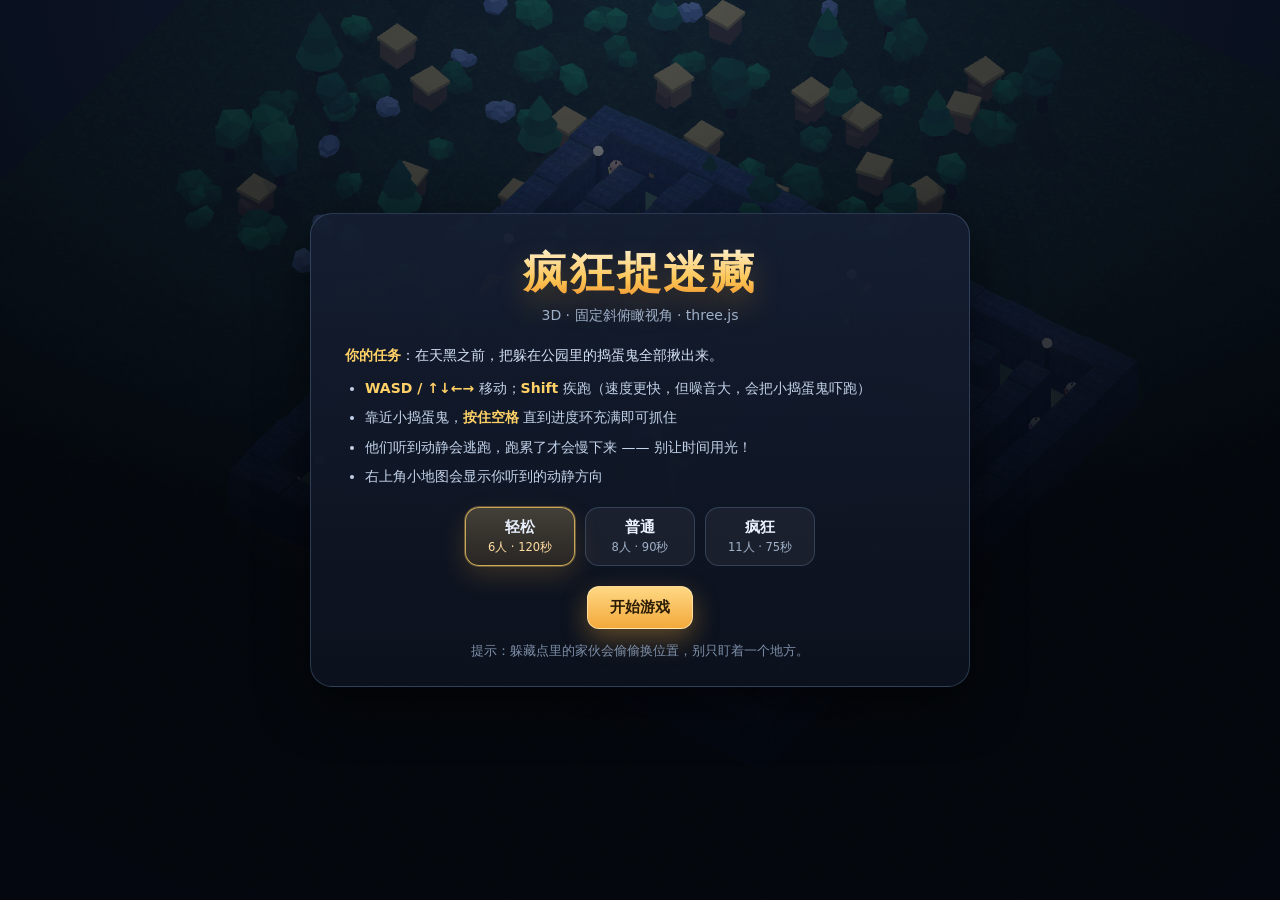
==== commit f1b4b0e4: "fix: 修复“人物站在迷宫外面”的坐标错位（严重） 迷宫几何是放进 group.position=(-10,0,-10) 里的，但玩家/躲藏者/光环/粒子/相机 之前都直接用未偏移的格子坐标，导致：" ====
--- a/docs/index.html
+++ b/docs/index.html
@@ -2296,7 +2296,9 @@
       const cX = (maze.w - 1) / 2, cZ = (maze.h - 1) / 2;
       const faceYaw = Math.atan2(cX - startCell.x, cZ - startCell.y);
       const seeker = global.HS.Characters.buildSeeker({});
-      seeker.position.set(startCell.x, 0, startCell.y);
+      // 注意：迷宫几何整体平移了 (-offX,0,-offZ)，角色必须用同样的世界坐标，
+      // 否则会出现“人物站在迷宫外面草地”的问题。
+      seeker.position.set(startCell.x - built.offX, 0, startCell.y - built.offZ);
       seeker.rotation.y = faceYaw;
       this.scene.add(seeker);
       this.seeker = {
@@ -2310,7 +2312,7 @@
       for (let i = 0; i < hidersCount; i++) {
         const cell = this._spawnHiderCell(startCell);
         const obj = global.HS.Characters.buildHider(U.makeRng(seed + i * 977), i);
-        obj.position.set(cell.x, 0, cell.y);
+        obj.position.set(cell.x - built.offX, 0, cell.y - built.offZ);
         this.scene.add(obj);
         const spot = this._nearestSpot(cell.x, cell.y, null);
         this.hiders.push({
@@ -2572,7 +2574,7 @@
       }
 
       // 模型
-      p.obj.position.set(p.x, 0, p.z);
+      p.obj.position.set(p.x - this.level3d.offX, 0, p.z - this.level3d.offZ);
       p.obj.rotation.y = p.yaw;
       global.HS.Characters.animate(p.obj, {
         dt, speed: p.speed, maxSpeed: CFG.PLAYER_SPEED, running: sprint
@@ -2636,7 +2638,8 @@
         const near = d < 1.35;
         const heard = d < noiseR && this.noise > 1.2;
         const seen = los && d < (p.sprinting ? 9 : 5.5);
-        if (h.state !== 'flee' && (near || heard || seen)) {
+        const pinned = this.catchHack === h; // 自检抓取中：不再逃跑
+        if (!pinned && h.state !== 'flee' && (near || heard || seen)) {
           if (h.state !== 'flee') {
             h.state = 'flee';
             h.stateT = 0;
@@ -2771,7 +2774,7 @@
         }
 
         h.noisy = h.speed > 1.6;
-        h.obj.position.set(h.x, 0, h.z);
+        h.obj.position.set(h.x - this.level3d.offX, 0, h.z - this.level3d.offZ);
         h.obj.rotation.y = h.yaw;
         global.HS.Characters.animate(h.obj, {
           dt, speed: h.speed, maxSpeed: CFG.HIDER_SPRINT, crouch,
@@ -2857,7 +2860,8 @@
         // 抓取过程中的小星星，读条越满越密集
         if (Math.random() < dt * (7 + target.grab * 14)) {
           this.particles.burst(
-            target.x + (Math.random() - 0.5) * 0.6, 0.8, target.z + (Math.random() - 0.5) * 0.6,
+            target.x - this.level3d.offX + (Math.random() - 0.5) * 0.6, 0.8,
+            target.z - this.level3d.offZ + (Math.random() - 0.5) * 0.6,
             1, 0xffe9a8, { spread: 0.5, up: 1.5, life: 0.5 }
           );
         }
@@ -2868,7 +2872,7 @@
           ring.visible = true;
           const k = Math.min(1, target.grab / CFG.GRAB_TIME);
           const size = U.lerp(2.2, 0.85, k);
-          ring.position.set(target.x, 0.32, target.z);
+          ring.position.set(target.x - this.level3d.offX, 0.32, target.z - this.level3d.offZ);
           ring.scale.set(size, size, 1);
           ring.material.opacity = 0.5 + 0.5 * k;
           ring.material.color.setHex(k > 0.75 ? 0xffd166 : 0x7fe7d6);
@@ -2884,7 +2888,7 @@
           // 提示可抓
           if (ring) {
             ring.visible = true;
-            ring.position.set(target.x, 0.3, target.z);
+            ring.position.set(target.x - this.level3d.offX, 0.3, target.z - this.level3d.offZ);
             const size = 2.1 + Math.sin(this.time * 4) * 0.12;
             ring.scale.set(size, size, 1);
             ring.material.opacity = 0.55;
@@ -2903,9 +2907,10 @@
       this.stats.found++;
       if (h.spot) { h.spot.taken = Math.max(0, (h.spot.taken || 0) - 1); h.spot = null; }
       global.HS.audio.caught();
-      this.particles.burst(h.x, 0.9, h.z, 34, 0xffd166, { spread: 2.0, up: 3.2, life: 1.1, jitter: 0.18 });
-      this.particles.ringPulse(h.x, h.z, 0xffd166, 0.5, 3.4, 0.75);
-      this.particles.spawnText('抓到啦！', h.x, 1.9, h.z, '#ffe9a8', 1);
+      const wx = h.x - this.level3d.offX, wz = h.z - this.level3d.offZ;
+      this.particles.burst(wx, 0.9, wz, 34, 0xffd166, { spread: 2.0, up: 3.2, life: 1.1, jitter: 0.18 });
+      this.particles.ringPulse(wx, wz, 0xffd166, 0.5, 3.4, 0.75);
+      this.particles.spawnText('抓到啦！', wx, 1.9, wz, '#ffe9a8', 1);
       this._toast(`抓到第 ${this.stats.found} 个！还剩 ${this.stats.total - this.stats.found} 个`, 'good');
       this._syncHud();
     },
@@ -2926,8 +2931,8 @@
       const cam = this.camera;
       if (!this.seeker) return;
       const f = dt ? Math.min(1, dt * 3.2) : 1;
-      const targetX = this.seeker.x * 0.62;
-      const targetZ = this.seeker.z * 0.62;
+      const targetX = this.seeker.x - this.level3d.offX;
+      const targetZ = this.seeker.z - this.level3d.offZ;
       this._camX = U.lerp(this._camX == null ? targetX : this._camX, targetX, f);
       this._camZ = U.lerp(this._camZ == null ? targetZ : this._camZ, targetZ, f);
       const size = cam.userData.viewSize || 32;
@@ -2971,14 +2976,15 @@
       };
       if (win) {
         global.HS.audio.win();
-        this.particles.spawnText('全部抓到！', this.seeker.x, 2.6, this.seeker.z, '#a8ffcf', 1.45);
+        const sx = this.seeker.x - this.level3d.offX, sz = this.seeker.z - this.level3d.offZ;
+        this.particles.spawnText('全部抓到！', sx, 2.6, sz, '#a8ffcf', 1.45);
         for (let i = 0; i < 5; i++) {
-          this.particles.ringPulse(this.seeker.x + (Math.random() - 0.5) * 3, this.seeker.z + (Math.random() - 0.5) * 3, 0x7fe7d6, 0.4, 3 + Math.random() * 2, 0.8 + i * 0.15);
-        }
-        this.particles.burst(this.seeker.x, 1.4, this.seeker.z, 120, 0x7fe7d6, { spread: 4.5, up: 6, life: 1.6, jitter: 0.35 });
+          this.particles.ringPulse(sx + (Math.random() - 0.5) * 3, sz + (Math.random() - 0.5) * 3, 0x7fe7d6, 0.4, 3 + Math.random() * 2, 0.8 + i * 0.15);
+        }
+        this.particles.burst(sx, 1.4, sz, 120, 0x7fe7d6, { spread: 4.5, up: 6, life: 1.6, jitter: 0.35 });
       } else {
         global.HS.audio.lose();
-        this.particles.spawnText('时间到…', this.seeker.x, 2.4, this.seeker.z, '#ffb3b3', 1.3);
+        this.particles.spawnText('时间到…', this.seeker.x - this.level3d.offX, 2.4, this.seeker.z - this.level3d.offZ, '#ffb3b3', 1.3);
       }
       this._syncHud();
     },
@@ -3182,7 +3188,16 @@
           global.setTimeout(() => {
             const G = HS.Game;
             const t = G.hiders.filter((h) => !h.found)[idx];
-            if (t) { G.seeker.x = t.x + 0.5; G.seeker.z = t.z; G.catchHack = t; }
+            // 自检用：把玩家挪到目标身边并接管抓取；同时把目标钉在原地（hiding + 无躲藏点），
+            // 否则它会被惊动跑掉，让抓取流程测试变得不稳定。
+            if (t) {
+              G.seeker.x = t.x + 0.5;
+              G.seeker.z = t.z;
+              G.catchHack = t;
+              t.state = 'hiding';
+              t.speed = 0;
+              t.spot = null;
+            }
           }, 900);
         }
         global.HS_DEBUG = true;
@@ -3194,7 +3209,10 @@
               new global.THREE.SphereGeometry(0.22, 12, 10),
               new global.THREE.MeshBasicMaterial({ color: 0xff2f6d })
             );
-            m.position.set(G.seeker.x + Math.sin(G.seeker.yaw) * 2, 0.5, G.seeker.z + Math.cos(G.seeker.yaw) * 2);
+            m.position.set(
+              G.seeker.x - G.level3d.offX + Math.sin(G.seeker.yaw) * 2, 0.5,
+              G.seeker.z - G.level3d.offZ + Math.cos(G.seeker.yaw) * 2
+            );
             G.scene.add(m);
           }, 1200);
         }
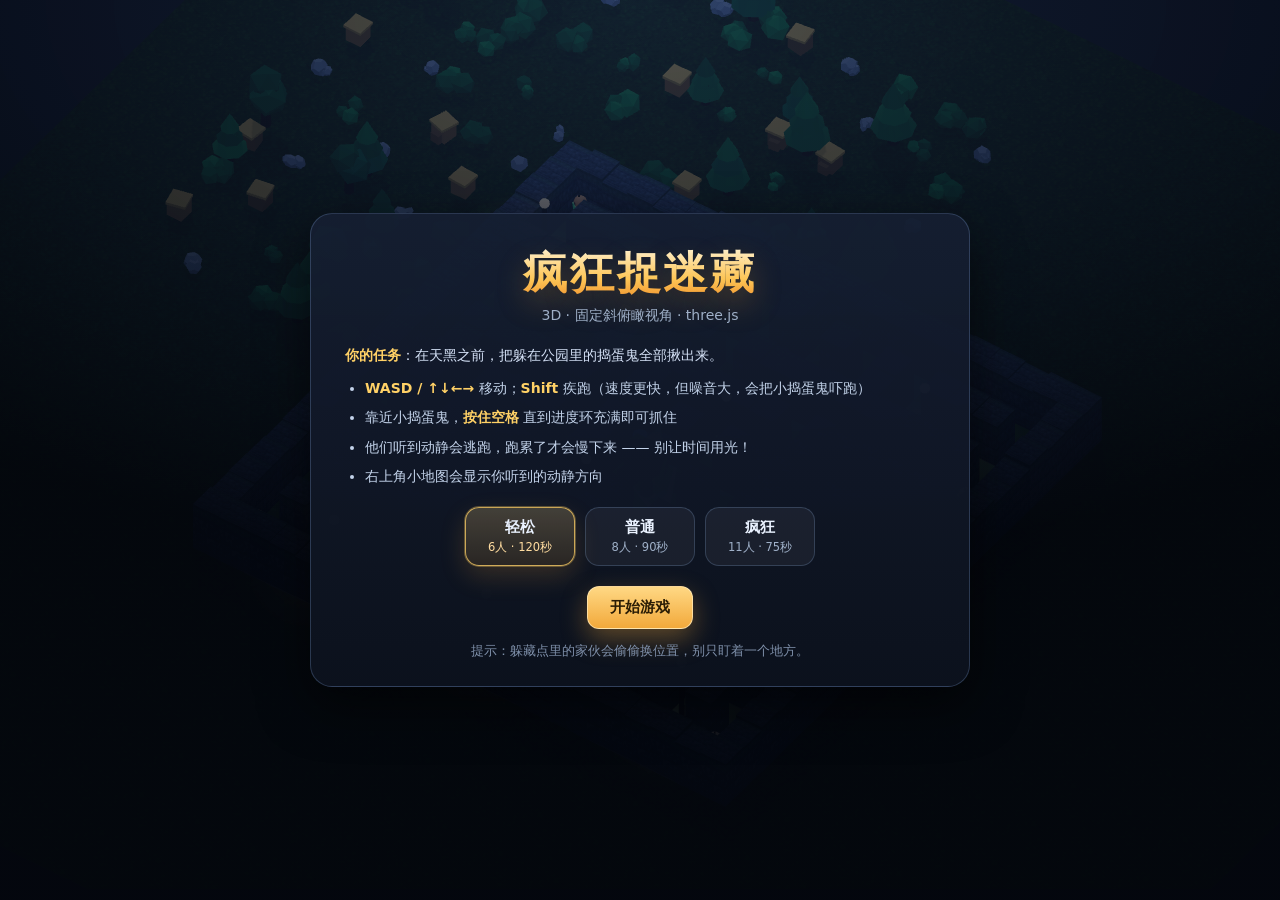
==== commit 49750b47: "fix: 通道被躲藏物堵死（玩家过不去）+ 撞到障碍物弹提示说明 通行性（严重）： - 根因：躲藏物放在墙格里，但位置(cell+0.34)与碰撞半径(0.5~0.55)都过大，半径大于它到墙心的距离" ====
--- a/docs/index.html
+++ b/docs/index.html
@@ -150,6 +150,20 @@
   backdrop-filter: blur(8px);
 }
 #toast .msg.warn { color: #ffd0d0; border-color: rgba(255, 107, 107, 0.5); }
+/* 撞到障碍物的提示：暖黄色 + 轻微抖动，一眼就能看到 */
+#toast .msg.block {
+  color: #ffedc4;
+  border-color: rgba(255, 209, 102, 0.6);
+  background: rgba(38, 27, 8, 0.82);
+  animation: toast-in 0.24s cubic-bezier(0.2, 1.4, 0.5, 1), shake 0.42s ease 0.12s, toast-out 0.4s ease 1.7s forwards;
+}
+@keyframes shake {
+  0%, 100% { transform: translateX(0); }
+  20% { transform: translateX(-6px); }
+  40% { transform: translateX(5px); }
+  60% { transform: translateX(-3px); }
+  80% { transform: translateX(2px); }
+}
 #toast .msg.good { color: #d6ffe6; border-color: rgba(126, 231, 214, 0.5); }
 #toast .msg.gold { color: #fff1c9; border-color: rgba(255, 209, 102, 0.55); }
 @keyframes toast-in { from { opacity: 0; transform: translateY(-12px) scale(0.9); } to { opacity: 1; transform: none; } }
@@ -504,7 +518,7 @@
     // 玩家（捉人的那个）
     PLAYER_SPEED: 4.0,        // 单位/秒
     PLAYER_SPRINT: 6.6,
-    PLAYER_RADIUS: 0.34,
+    PLAYER_RADIUS: 0.30,   // 1 格通道净宽 1.0，半径必须明显小于 0.5 才能顺畅穿行
     // 躲藏者
     HIDER_SPEED: 3.5,
     HIDER_SPRINT: 4.35,
@@ -717,6 +731,17 @@
     click() {
       this.tone({ type: 'square', freq: 720, dur: 0.05, vol: 0.06 });
     },
+    /** 撞到障碍物：墙体是闷响，灌木是沙沙，岩石/木箱是硬碰 */
+    bump(kind) {
+      if (kind === 'bush') { this.rustle(); return; }
+      if (kind === 'rock' || kind === 'crate') {
+        this.noise({ freq: 420, freqTo: 180, dur: 0.12, vol: 0.10, q: 1.4 });
+        this.tone({ type: 'square', freq: 150, freqTo: 90, dur: 0.09, vol: 0.05 });
+        return;
+      }
+      this.noise({ freq: 220, freqTo: 110, dur: 0.11, vol: 0.075, q: 1.0, filter: 'lowpass' });
+    },
+
     warn() {
       this.tone({ type: 'sawtooth', freq: 200, freqTo: 320, dur: 0.25, vol: 0.1 });
     }
@@ -1388,12 +1413,13 @@
       return g;
     }
 
-    function makeRock(x, z) {
+    function makeRock(x, z, scale) {
+      const sc = scale == null ? 1 : scale;
       const g = new T.Group();
       const n = rng.int(2, 3);
       for (let i = 0; i < n; i++) {
         const r = new T.Mesh(rockGeo, rockMat);
-        const s = rng.range(0.55, 1.05);
+        const s = rng.range(0.55, 1.05) * sc;
         r.position.set(rng.range(-0.16, 0.16), s * 0.3, rng.range(-0.16, 0.16));
         r.scale.set(s, s * rng.range(0.6, 0.95), s);
         r.rotation.set(rng() * 3, rng() * 3, rng() * 3);
@@ -1405,12 +1431,13 @@
       return g;
     }
 
-    function makeBush(x, z, big) {
+    function makeBush(x, z, big, scale) {
+      const sc = scale == null ? 1 : scale;
       const g = new T.Group();
       const n = big ? 4 : 3;
       for (let i = 0; i < n; i++) {
         const b = new T.Mesh(foliageGeo, rng.pick(bushMat));
-        const s = (big ? rng.range(0.85, 1.2) : rng.range(0.5, 0.8));
+        const s = (big ? rng.range(0.85, 1.2) : rng.range(0.5, 0.8)) * sc;
         b.position.set(rng.range(-0.3, 0.3), s * 0.42, rng.range(-0.3, 0.3));
         b.scale.set(s, s * 0.8, s);
         b.rotation.set(rng() * 3, rng() * 3, rng() * 3);
@@ -1424,6 +1451,7 @@
 
     function makeCrates(x, z, dirx, dirz) {
       const g = new T.Group();
+      g.scale.setScalar(0.74);
       const base = new T.Mesh(crateGeo, rng.chance(0.5) ? crateMat : crateMat2);
       base.position.set(0, 0.39, 0);
       base.castShadow = true; base.receiveShadow = true;
@@ -1492,8 +1520,11 @@
     for (const cell of spotCells) {
       if (hideSpots.length >= maxSpots) break;
       const [dx, dy] = rng.pick(cell.open);
-      const cx = cell.x + dx * 0.34;
-      const cz = cell.y + dy * 0.34;
+      // 关键：躲藏物只允许占用墙格外侧 0.16 的厚度，其余全部缩回墙里，
+      // 否则 1 格宽的通道会被越界占用而堵死（玩家反而过不去）。
+      const INSET = 0.12;
+      const cx = cell.x + dx * INSET;
+      const cz = cell.y + dy * INSET;
       // 避免和已有躲藏点太近
       let tooClose = false;
       for (const s of hideSpots) {
@@ -1506,18 +1537,21 @@
       const corner = (wallAt(cell.x + 1, cell.y) || wallAt(cell.x - 1, cell.y)) &&
                      (wallAt(cell.x, cell.y + 1) || wallAt(cell.x, cell.y - 1));
       const roll = rng();
-      let type, model, radius;
+      let type, model;
       if (roll < 0.42) {
-        type = 'bush'; radius = 0.52;
-        model = makeBush(cx, cz, corner);
+        type = 'bush';
+        model = makeBush(cx, cz, corner, 0.62);
       } else if (roll < 0.72) {
-        type = 'rock'; radius = 0.5;
-        model = makeRock(cx, cz);
+        type = 'rock';
+        model = makeRock(cx, cz, 0.72);
       } else {
-        type = 'crate'; radius = 0.55;
+        type = 'crate';
         model = makeCrates(cx, cz, dx, dy);
       }
-      hideSpots.push({ x: cx, z: cz, cellX: cell.x, cellZ: cell.y, type, radius, model });
+      // 碰撞半径 = 通道内的可见体量。校验：墙面(0.5) - 内缩(0.12) - 半径(0.26) = 0.12 净空，
+      // 玩家半径 0.30 的圆心因此还能落在离墙 0.38~0.62 的通行带里（带宽 0.24）。
+      const radius = rng.range(0.25, 0.28);
+      hideSpots.push({ x: cx, z: cz, cellX: cell.x, cellZ: cell.y, type, radius, inset: INSET, model });
       occupied.add(cell.y * maze.w + cell.x);
     }
 
@@ -2258,6 +2292,8 @@
         statEls: Array.prototype.slice.call(document.querySelectorAll('.stat'))
       };
 
+      if (this.opts.onToast) this.setToastHandler(this.opts.onToast);
+
       global.HS.input.init(canvas, cam, () => 0.3);
 
       global.addEventListener('resize', () => this.resize());
@@ -2425,15 +2461,67 @@
       return out;
     },
 
-    blocked(x, z, radius, self) {
-      if (this.maze.isWall(Math.round(x), Math.round(z))) return true;
-      if (this.maze.isWall(Math.floor(x), Math.floor(z))) return true;
+    /**
+     * 碰撞检测。wantReason 为真时会把“挡住了什么”记到 this._lastBlock，
+     * 供 _blockedFeedback() 生成提示（墙体 / 灌木 / 岩石 / 木箱）。
+     */
+    blocked(x, z, radius, self, wantReason) {
+      if (wantReason) this._lastBlock = null;
+      if (this.maze.isWall(Math.round(x), Math.round(z)) || this.maze.isWall(Math.floor(x), Math.floor(z))) {
+        if (wantReason) this._lastBlock = { kind: 'wall' };
+        return true;
+      }
       const props = this._propsAround(x, z);
       for (const p of props) {
         if (self && self.spot === p) continue;
-        if (U.dist2(x, z, p.x, p.z) < radius + p.radius * 0.85) return true;
+        if (U.dist2(x, z, p.x, p.z) < radius + p.radius * 0.85) {
+          if (wantReason) this._lastBlock = { kind: p.type, prop: p };
+          return true;
+        }
       }
       return false;
+    },
+
+    /* 不同障碍物的提示文案 */
+    BLOCK_INFO: {
+      wall:  { kind: 'block', msg: (d) => `撞到石墙了 · ${d} 是墙` },
+      bush:  { kind: 'block', msg: (d) => `灌木挡住了去路 · ${d} 绕一下` },
+      rock:  { kind: 'block', msg: (d) => `岩石搬不动 · ${d} 从旁边绕` },
+      crate: { kind: 'block', msg: (d) => `木箱堆死了这条路 · ${d} 旁边能过` }
+    },
+
+    _dirName(dx, dz) {
+      if (Math.abs(dx) < 0.01 && Math.abs(dz) < 0.01) return '前方';
+      let best = '前方', bestDot = -Infinity;
+      const named = [['北（上）', 0, -1], ['南（下）', 0, 1], ['西（左）', -1, 0], ['东（右）', 1, 0]];
+      for (const [name, nx, nz] of named) {
+        const dot = dx * nx + dz * nz;
+        if (dot > bestDot) { bestDot = dot; best = name; }
+      }
+      return best;
+    },
+
+    /** 撞上障碍时给玩家一句明确提示（带冷却，避免贴墙走时刷屏） */
+    _blockedFeedback(report) {
+      if (!report) return;
+      const now = this.time || 0;
+      if (now - (this._blockAt || -9) < 0.85) return;
+      const info = this.BLOCK_INFO[report.kind] || this.BLOCK_INFO.wall;
+      if (!info) return;
+      this._blockAt = now;
+      const dir = this._dirName(this._intentX || 0, this._intentZ || 0);
+      this._emitToast(info.msg(dir), info.kind);
+      global.HS.audio.bump(report.kind);
+    },
+
+    /**
+     * toast 输出口：由 UI 层（main.js）注入渲染函数。
+     * 注意这里用普通方法而不是对象字面量的 getter/setter —— 后者在本对象上不是函数，
+     * init 里传进来的 onToast 会静默失效（踩过一次）。
+     */
+    setToastHandler(fn) { this._toastHandler = typeof fn === 'function' ? fn : null; },
+    _emitToast(msg, kind) {
+      if (typeof this._toastHandler === 'function') this._toastHandler(msg, kind);
     },
 
     _hasLineOfSight(ax, az, bx, bz) {
@@ -2548,8 +2636,11 @@
       const speed = sprint ? CFG.PLAYER_SPRINT : CFG.PLAYER_SPEED;
       p.sprinting = sprint;
 
+      this._intentX = ax; this._intentZ = az;
+
       if (ax !== 0 || az !== 0) {
-        this._move(p, ax * speed * dt, az * speed * dt, false);
+        const rep = this._move(p, ax * speed * dt, az * speed * dt, false);
+        if (rep && rep.blocked) this._blockedFeedback(rep);
         p.dirX = ax; p.dirZ = az;
         p.speed = U.damp(p.speed, speed, 12, dt);
         const targetYaw = Math.atan2(ax, az);
@@ -2588,27 +2679,39 @@
       }
     },
 
+    /**
+     * 分轴移动 + 滑动。返回 { blocked, kind }：给玩家做“撞到什么”的反馈。
+     * 玩家（isHider=false）才需要原因，AI 不需要。
+     */
     _move(ent, dx, dz, isHider) {
       const r = ent.r;
+      const self = isHider ? ent : null;
+      const reason = !isHider;
+      let block = null;
+
       // X 轴
-      let nx = ent.x + dx;
-      if (this.blocked(nx, ent.z, r, isHider ? ent : null)) {
-        if (!this.blocked(nx, ent.z, r * 0.62, isHider ? ent : null)) { ent.x = nx; }
+      const nx = ent.x + dx;
+      if (this.blocked(nx, ent.z, r, self, reason)) {
+        if (!this.blocked(nx, ent.z, r * 0.62, self, reason)) ent.x = nx;
         else {
-          // 小步滑动
           const half = dx * 0.5;
-          if (!this.blocked(ent.x + half, ent.z, r * 0.9, isHider ? ent : null)) ent.x += half;
+          if (!this.blocked(ent.x + half, ent.z, r * 0.9, self, false)) ent.x += half;
+          else if (reason) block = this._lastBlock;
         }
       } else ent.x = nx;
+
       // Z 轴
-      let nz = ent.z + dz;
-      if (this.blocked(ent.x, nz, r, isHider ? ent : null)) {
-        if (!this.blocked(ent.x, nz, r * 0.62, isHider ? ent : null)) { ent.z = nz; }
+      const nz = ent.z + dz;
+      if (this.blocked(ent.x, nz, r, self, reason)) {
+        if (!this.blocked(ent.x, nz, r * 0.62, self, reason)) ent.z = nz;
         else {
           const half = dz * 0.5;
-          if (!this.blocked(ent.x, ent.z + half, r * 0.9, isHider ? ent : null)) ent.z += half;
+          if (!this.blocked(ent.x, ent.z + half, r * 0.9, self, false)) ent.z += half;
+          else if (reason) block = block || this._lastBlock;
         }
       } else ent.z = nz;
+
+      return { blocked: !!block, kind: block ? block.kind : null, prop: block ? block.prop : null };
     },
 
     updateHiders(dt, scatter) {
@@ -2740,7 +2843,7 @@
           if (dd > 0.02) {
             const ix = dx / dd, iz = dz / dd;
             const before = { x: h.x, z: h.z };
-            this._move(h, ix * speed * dt, iz * speed * dt, h);
+            this._move(h, ix * speed * dt, iz * speed * dt, true);
             const moved = U.dist2(h.x, h.z, before.x, before.z);
             // 卡住就换个方向绕
             if (moved < speed * dt * 0.25 && h.state !== 'hiding') {
@@ -2749,7 +2852,7 @@
                 h.stuck = 0;
                 const perp = { x: -iz, z: ix };
                 const sign = Math.random() < 0.5 ? 1 : -1;
-                this._move(h, perp.x * sign * speed * dt * 1.4, perp.z * sign * speed * dt * 1.4, h);
+                this._move(h, perp.x * sign * speed * dt * 1.4, perp.z * sign * speed * dt * 1.4, true);
                 if (U.dist2(h.x, h.z, before.x, before.z) < speed * dt * 0.2) {
                   h.state = 'idle';
                   h.stateT = 0;
@@ -2995,13 +3098,9 @@
     },
 
     /* ---------------- HUD ---------------- */
+    /** 兼容旧调用：默认走 onToast（由 main.js 渲染 DOM） */
     _toast(msg, kind) {
-      const el = document.createElement('div');
-      el.className = 'msg ' + (kind || '');
-      el.textContent = msg;
-      this.hud.toast.appendChild(el);
-      setTimeout(() => { if (el.parentNode) el.parentNode.removeChild(el); }, 2100);
-      while (this.hud.toast.children.length > 4) this.hud.toast.removeChild(this.hud.toast.firstChild);
+      this._emitToast(msg, kind);
     },
 
     _syncHud() {
@@ -3106,10 +3205,6 @@
     node.classList.toggle('hidden', !on);
   }
 
-  function toast(msg, kind) {
-    if (HS.Game && HS.Game._toast) HS.Game._toast(msg, kind);
-  }
-
   function startLevel(level) {
     HS.audio.init();
     HS.audio.resume();
@@ -3142,7 +3237,8 @@
         onEnd: (res) => {
           show('hud', true);
           showResult(res);
-        }
+        },
+        onToast: (msg, kind) => toast(msg, kind)
       });
     } catch (e) {
       console.error('[捉迷藏] 初始化 3D 渲染失败：', e);
@@ -3373,6 +3469,18 @@
     }
   }
 
+  /** 顶部提示条（障碍物提示、抓人进度、结算都用它） */
+  function toast(msg, kind) {
+    const box = el('toast');
+    if (!box) return;
+    const node = document.createElement('div');
+    node.className = 'msg ' + (kind || '');
+    node.textContent = msg;
+    box.appendChild(node);
+    global.setTimeout(() => { if (node.parentNode) node.parentNode.removeChild(node); }, 2200);
+    while (box.children.length > 4) box.removeChild(box.firstChild);
+  }
+
   function showResult(res) {
     const win = res.win;
     el('end-title').textContent = win ? '🎉 全·部·抓·到！' : '⌛ 时间到…';
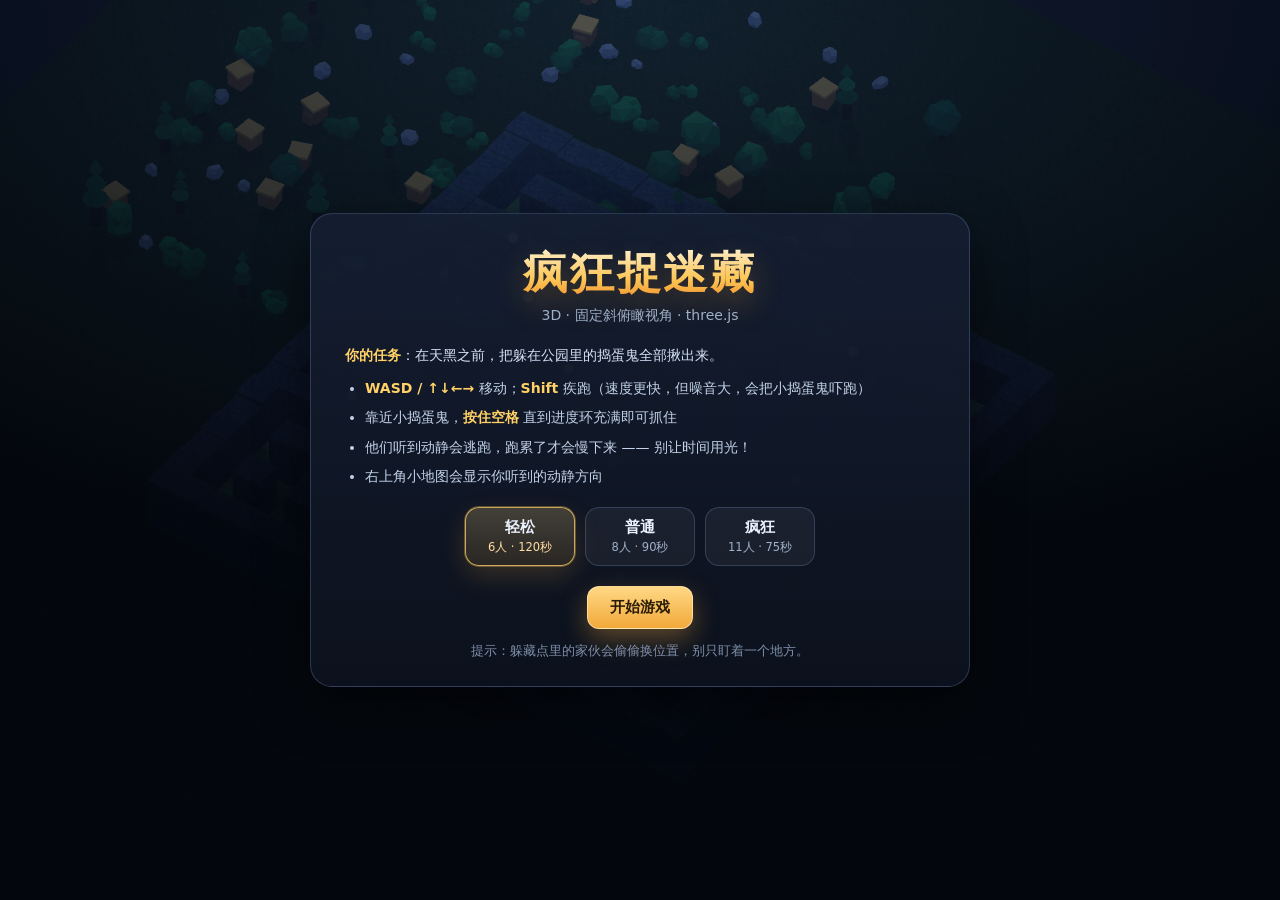
==== commit b213fdab: "feat: 道路宽度翻倍（引入 CONFIG.CELL_SCALE 统一控制世界空间尺度） - 新增 CONFIG.CELL_SCALE = 2：1 格 = 2 个世界单位，通道净宽由 1 → 2。 " ====
--- a/docs/index.html
+++ b/docs/index.html
@@ -514,6 +514,10 @@
     // 迷宫尺寸（必须为奇数）：floor 位于奇数格
     MAP_W: 21,
     MAP_H: 21,
+    // 世界空间尺度：1 格 = CELL_SCALE 个世界单位。
+    // 所有“世界单位”的量（半径/距离/几何尺寸/相机/光照范围）都随它等比缩放，
+    // 因此改这一个值就能整体放大缩小 —— 从而改变道路净宽（原为 1，现在 2 = 路宽翻倍）。
+    CELL_SCALE: 2,
     WALL_H: 1.95,
     // 玩家（捉人的那个）
     PLAYER_SPEED: 4.0,        // 单位/秒
@@ -525,7 +529,7 @@
     HIDER_RADIUS: 0.34,
     // 发现：按下空格后需要连续按住的时间
     GRAB_TIME: 1.05,
-    GRAB_RANGE: 1.65,
+    GRAB_RANGE: 1.65,   // 格为单位（→ 世界单位再乘 CELL_SCALE）
     // 噪音 / 警觉
     NOISE_WALK: 4.6,
     NOISE_SPRINT: 11.5,
@@ -1186,12 +1190,13 @@
 
   /* ---------------- 场景构建 ---------------- */
   function build(maze, seed) {
+    const S = CFG.CELL_SCALE || 1;   // 世界空间尺度：所有世界单位都乘它
     const rng = U.makeRng((seed ^ 0x9e3779b9) >>> 0);
     const scene = new T.Scene();
     const offX = (maze.w - 1) / 2;
     const offZ = (maze.h - 1) / 2;
     const group = new T.Group();
-    group.position.set(-offX, 0, -offZ);
+    group.position.set(-offX * S, 0, -offZ * S);
     scene.add(group);
 
     const disposables = [];
@@ -1211,8 +1216,8 @@
     /* ---- 天空 / 雾 ---- */
     const skyTop = new T.Color('#0a1226');
     const skyBottom = new T.Color('#243b52');
-    scene.fog = new T.Fog('#182437', 32, 70);
-    const skyGeo = new T.SphereGeometry(160, 24, 16);
+    scene.fog = new T.Fog('#182437', 32 * S, 70 * S);
+    const skyGeo = new T.SphereGeometry(160 * S, 24, 16);
     const skyMat = new T.ShaderMaterial({
       side: T.BackSide,
       depthWrite: false,
@@ -1222,7 +1227,7 @@
       fragmentShader: 'uniform vec3 top; uniform vec3 bottom; varying float vH; void main(){ float t = clamp(vH*1.4+0.25,0.0,1.0); gl_FragColor = vec4(mix(bottom, top, t), 1.0); }'
     });
     const sky = new T.Mesh(skyGeo, skyMat);
-    sky.position.set(0, 10, 0);
+    sky.position.set(0, 10 * S, 0);
     scene.add(sky);
     disposables.push(skyGeo, skyMat);
 
@@ -1233,14 +1238,14 @@
       for (let i = 0; i < N; i++) {
         const theta = rng() * Math.PI * 2;
         const phi = Math.acos(rng.range(0.06, 0.98));
-        const r = 120;
+        const r = 120 * S;
         pos[i * 3] = Math.sin(phi) * Math.cos(theta) * r;
-        pos[i * 3 + 1] = Math.cos(phi) * r + 14;
+        pos[i * 3 + 1] = Math.cos(phi) * r + 14 * S;
         pos[i * 3 + 2] = Math.sin(phi) * Math.sin(theta) * r;
       }
       const g = new T.BufferGeometry();
       g.setAttribute('position', new T.BufferAttribute(pos, 3));
-      const m = new T.PointsMaterial({ color: 0xcfe3ff, size: 0.86, sizeAttenuation: true, transparent: true, opacity: 0.85, fog: false });
+      const m = new T.PointsMaterial({ color: 0xcfe3ff, size: 0.86 * S, sizeAttenuation: true, transparent: true, opacity: 0.85, fog: false });
       const stars = new T.Points(g, m);
       scene.add(stars);
       disposables.push(g, m);
@@ -1248,13 +1253,13 @@
 
     /* ---- 月亮 ---- */
     {
-      const g = new T.SphereGeometry(4.4, 20, 16);
+      const g = new T.SphereGeometry(4.4 * S, 20, 16);
       const m = new T.MeshBasicMaterial({ color: 0xfdf6d8, fog: false });
       const moon = new T.Mesh(g, m);
-      moon.position.set(-46, 62, -78);
+      moon.position.set(-46 * S, 62 * S, -78 * S);
       scene.add(moon);
       const halo = new T.Sprite(new T.SpriteMaterial({ map: glowTexture('rgba(255,248,220,0.95)'), transparent: true, blending: T.AdditiveBlending, depthWrite: false, fog: false }));
-      halo.scale.set(40, 40, 1);
+      halo.scale.set(40 * S, 40 * S, 1);
       halo.position.copy(moon.position);
       scene.add(halo);
       disposables.push(g, m, halo.material, halo.material.map);
@@ -1267,27 +1272,27 @@
     scene.add(ambient);
 
     const moonLight = new T.DirectionalLight(0xd6e4ff, 0.95);
-    moonLight.position.set(-22, 34, -26);
+    moonLight.position.set(-22 * S, 34 * S, -26 * S);
     moonLight.castShadow = true;
     moonLight.shadow.mapSize.set(2048, 2048);
     const sc = moonLight.shadow.camera;
-    sc.left = -22; sc.right = 22; sc.top = 22; sc.bottom = -22; sc.near = 1; sc.far = 110;
+    sc.left = -22 * S; sc.right = 22 * S; sc.top = 22 * S; sc.bottom = -22 * S; sc.near = 1; sc.far = 110 * S;
     moonLight.shadow.bias = -0.0018;
-    moonLight.shadow.normalBias = 0.045;
+    moonLight.shadow.normalBias = 0.045 * S;
     moonLight.target.position.set(0, 0, 0);
     scene.add(moonLight);
     scene.add(moonLight.target);
 
     // 补光：让斜俯瞰下的立体感和可读性更好
     const fill = new T.DirectionalLight(0x9fb4dd, 0.5);
-    fill.position.set(26, 20, 24);
+    fill.position.set(26 * S, 20 * S, 24 * S);
     scene.add(fill);
 
     /* ---- 地面 ---- */
     const grassTex = grassTexture();
-    grassTex.repeat.set(maze.w * 1.1, maze.h * 1.1);
+    grassTex.repeat.set(maze.w * 1.1 * S, maze.h * 1.1 * S);
     const groundMat = new T.MeshLambertMaterial({ map: grassTex, color: 0xb8c9a4 });
-    const groundGeo = new T.PlaneGeometry(maze.w + 30, maze.h + 30);
+    const groundGeo = new T.PlaneGeometry((maze.w + 30) * S, (maze.h + 30) * S);
     const ground = new T.Mesh(groundGeo, groundMat);
     ground.rotation.x = -Math.PI / 2;
     ground.position.set(0, -0.02, 0);
@@ -1297,7 +1302,7 @@
 
     // 迷宫地面瓦片（带一点起伏和色差）
     {
-      const tileGeo = new T.BoxGeometry(1, 0.16, 1);
+      const tileGeo = new T.BoxGeometry(S, 0.16 * S, S);
       const mats = [0x4a6741, 0x415c39, 0x54744a, 0x3b5433].map((c) => new T.MeshLambertMaterial({ color: c }));
       const cells = maze.floorCells();
       const buckets = mats.map(() => []);
@@ -1311,7 +1316,7 @@
         const s = new T.Vector3();
         const p = new T.Vector3();
         list.forEach((c, i) => {
-          p.set(c.x, -0.08 + rng.range(-0.01, 0.02), c.y);
+          p.set(c.x * S, (-0.08 + rng.range(-0.01, 0.02)) * S, c.y * S);
           s.set(1.01, 1, 1.01);
           q.setFromEuler(new T.Euler(0, (rng.int(0, 3) * Math.PI) / 2, 0));
           m4.compose(p, q, s);
@@ -1327,7 +1332,7 @@
     /* ---- 墙体 ---- */
     const wallTex = stoneTexture();
     const wallMat = new T.MeshLambertMaterial({ map: wallTex, color: 0xcfd8e6 });
-    const wallGeo = new T.BoxGeometry(1, CFG.WALL_H, 1);
+    const wallGeo = new T.BoxGeometry(S, CFG.WALL_H * S, S);
     {
       const cells = [];
       for (let y = 0; y < maze.h; y++) {
@@ -1342,7 +1347,7 @@
       const s = new T.Vector3();
       cells.forEach((c, i) => {
         const h = rng.range(0.94, 1.04);
-        p.set(c.x, (CFG.WALL_H * h) / 2 - 0.06, c.y);
+        p.set(c.x * S, ((CFG.WALL_H * h) / 2 - 0.06) * S, c.y * S);
         s.set(rng.range(0.99, 1.02), h, rng.range(0.99, 1.02));
         q.identity();
         m4.compose(p, q, s);
@@ -1364,13 +1369,13 @@
     const crateMat2 = new T.MeshLambertMaterial({ color: 0x6f4e2b });
     const plankMat = new T.MeshLambertMaterial({ color: 0xa8813f });
 
-    const foliageGeo = new T.IcosahedronGeometry(0.62, 0);
-    const trunkGeo = new T.CylinderGeometry(0.13, 0.19, 1.1, 7);
-    const rockGeo = new T.DodecahedronGeometry(0.42, 0);
-    const crateGeo = new T.BoxGeometry(0.78, 0.78, 0.78);
-    const plankGeo = new T.BoxGeometry(0.92, 0.14, 0.92);
-    const postGeo = new T.CylinderGeometry(0.075, 0.1, 2.5, 8);
-    const bulbGeo = new T.SphereGeometry(0.17, 12, 10);
+    const foliageGeo = new T.IcosahedronGeometry(0.62 * S, 0);
+    const trunkGeo = new T.CylinderGeometry(0.13 * S, 0.19 * S, 1.1 * S, 7);
+    const rockGeo = new T.DodecahedronGeometry(0.42 * S, 0);
+    const crateGeo = new T.BoxGeometry(0.78 * S, 0.78 * S, 0.78 * S);
+    const plankGeo = new T.BoxGeometry(0.92 * S, 0.14 * S, 0.92 * S);
+    const postGeo = new T.CylinderGeometry(0.075 * S, 0.1 * S, 2.5 * S, 8);
+    const bulbGeo = new T.SphereGeometry(0.17 * S, 12, 10);
     disposables.push(foliageGeo, trunkGeo, rockGeo, crateGeo, plankGeo, postGeo, bulbGeo);
     disposables.push(barkMat, barkTex, rockMat, crateMat, crateMat2, plankMat, ...foliMats, ...bushMat);
 
@@ -1390,7 +1395,7 @@
       if (kind === 'pine') {
         for (let i = 0; i < 3; i++) {
           const cone = new T.Mesh(new T.ConeGeometry(0.72 - i * 0.17, 0.78, 8), rng.pick(foliMats));
-          cone.position.y = (1.05 + i * 0.52) * scale;
+          cone.position.y = (1.05 + i * 0.52) * scale * S;
           cone.scale.setScalar(scale);
           cone.castShadow = true;
           g.add(mark(cone));
@@ -1438,7 +1443,7 @@
       for (let i = 0; i < n; i++) {
         const b = new T.Mesh(foliageGeo, rng.pick(bushMat));
         const s = (big ? rng.range(0.85, 1.2) : rng.range(0.5, 0.8)) * sc;
-        b.position.set(rng.range(-0.3, 0.3), s * 0.42, rng.range(-0.3, 0.3));
+        b.position.set(rng.range(-0.3, 0.3) * S, s * 0.42, rng.range(-0.3, 0.3) * S);
         b.scale.set(s, s * 0.8, s);
         b.rotation.set(rng() * 3, rng() * 3, rng() * 3);
         b.castShadow = true;
@@ -1453,18 +1458,18 @@
       const g = new T.Group();
       g.scale.setScalar(0.74);
       const base = new T.Mesh(crateGeo, rng.chance(0.5) ? crateMat : crateMat2);
-      base.position.set(0, 0.39, 0);
+      base.position.set(0, 0.39 * S, 0);
       base.castShadow = true; base.receiveShadow = true;
       g.add(mark(base));
       const lid = new T.Mesh(plankGeo, plankMat);
-      lid.position.set(0, 0.84, 0);
+      lid.position.set(0, 0.84 * S, 0);
       lid.rotation.y = rng.range(-0.3, 0.3);
       lid.castShadow = true;
       g.add(mark(lid));
       if (rng.chance(0.55)) {
         const small = new T.Mesh(crateGeo, crateMat2);
         small.scale.setScalar(0.62);
-        small.position.set(dirx * 0.36, 0.24, dirz * 0.36);
+        small.position.set(dirx * 0.36 * S, 0.24 * S, dirz * 0.36 * S);
         small.castShadow = true; small.receiveShadow = true;
         g.add(mark(small));
       }
@@ -1477,21 +1482,21 @@
     function makeLamp(x, z) {
       const g = new T.Group();
       const post = new T.Mesh(postGeo, new T.MeshLambertMaterial({ color: 0x2b2f36 }));
-      post.position.y = 1.25;
+      post.position.y = 1.25 * S;
       post.castShadow = true;
       g.add(post);
       const bulbMat = new T.MeshBasicMaterial({ color: 0xffe0a3 });
       const bulb = new T.Mesh(bulbGeo, bulbMat);
-      bulb.position.y = 2.52;
+      bulb.position.y = 2.52 * S;
       g.add(bulb);
-      const light = new T.PointLight(0xffd08a, 0.95, 7.5, 1.8);
-      light.position.y = 2.5;
+      const light = new T.PointLight(0xffd08a, 0.95, 7.5 * S, 1.8);
+      light.position.y = 2.5 * S;
       g.add(light);
-      const pool = new T.Mesh(new T.PlaneGeometry(6.5, 6.5), new T.MeshBasicMaterial({
+      const pool = new T.Mesh(new T.PlaneGeometry(6.5 * S, 6.5 * S), new T.MeshBasicMaterial({
         map: glowTexture('rgba(255,214,150,0.75)'), transparent: true, blending: T.AdditiveBlending, depthWrite: false, opacity: 0.5
       }));
       pool.rotation.x = -Math.PI / 2;
-      pool.position.y = 0.03;
+      pool.position.y = 0.03 * S;
       g.add(pool);
       g.position.set(x, 0, z);
       group.add(g);
@@ -1522,9 +1527,9 @@
       const [dx, dy] = rng.pick(cell.open);
       // 关键：躲藏物只允许占用墙格外侧 0.16 的厚度，其余全部缩回墙里，
       // 否则 1 格宽的通道会被越界占用而堵死（玩家反而过不去）。
-      const INSET = 0.12;
-      const cx = cell.x + dx * INSET;
-      const cz = cell.y + dy * INSET;
+      const INSET = 0.12;                       // 格为单位
+      const cx = (cell.x + dx * INSET) * S;     // 世界坐标
+      const cz = (cell.y + dy * INSET) * S;
       // 避免和已有躲藏点太近
       let tooClose = false;
       for (const s of hideSpots) {
@@ -1550,8 +1555,12 @@
       }
       // 碰撞半径 = 通道内的可见体量。校验：墙面(0.5) - 内缩(0.12) - 半径(0.26) = 0.12 净空，
       // 玩家半径 0.30 的圆心因此还能落在离墙 0.38~0.62 的通行带里（带宽 0.24）。
-      const radius = rng.range(0.25, 0.28);
-      hideSpots.push({ x: cx, z: cz, cellX: cell.x, cellZ: cell.y, type, radius, inset: INSET, model });
+      const radius = rng.range(0.25, 0.28) * S;   // 世界单位
+      // 记录归一化的“格空间”位置，供通行性校验与 AI 使用
+      hideSpots.push({
+        x: cx, z: cz, cellX: cell.x, cellZ: cell.y, type, radius, inset: INSET,
+        gx: cell.x + dx * INSET, gz: cell.y + dy * INSET, model
+      });
       occupied.add(cell.y * maze.w + cell.x);
     }
 
@@ -1564,10 +1573,10 @@
         for (const [dx, dy] of dirs4) if (maze.isFloor(x + dx, y + dy)) openCount++;
         if (openCount === 0 && rng.chance(0.62)) {
           // 内部实心墙块：树
-          makeTree(x + rng.range(-0.15, 0.15), y + rng.range(-0.15, 0.15), rng.range(0.85, 1.25), rng.chance(0.4) ? 'pine' : 'broad');
+          makeTree((x + rng.range(-0.15, 0.15)) * S, (y + rng.range(-0.15, 0.15)) * S, rng.range(0.85, 1.25), rng.chance(0.4) ? 'pine' : 'broad');
         } else if (openCount > 0 && rng.chance(0.34)) {
-          if (rng.chance(0.5)) makeTree(x, y, rng.range(0.8, 1.1), rng.chance(0.5) ? 'pine' : 'broad');
-          else makeBush(x + rng.range(-0.1, 0.1), y + rng.range(-0.1, 0.1), false);
+          if (rng.chance(0.5)) makeTree(x * S, y * S, rng.range(0.8, 1.1), rng.chance(0.5) ? 'pine' : 'broad');
+          else makeBush((x + rng.range(-0.1, 0.1)) * S, (y + rng.range(-0.1, 0.1)) * S, false);
         }
       }
     }
@@ -1590,8 +1599,8 @@
         let ok = true;
         for (const l of lamps) if (Math.abs(l.x - c.x) < 5 && Math.abs(l.z - c.y) < 5) { ok = false; break; }
         if (!ok) continue;
-        const lamp = makeLamp(c.x, c.y);
-        lamp.x = c.x; lamp.z = c.y;
+        const lamp = makeLamp(c.x * S, c.y * S);
+        lamp.x = c.x * S; lamp.z = c.y * S;
         lamps.push(lamp);
       }
     }
@@ -1605,6 +1614,7 @@
     const ringMat = new T.MeshBasicMaterial({ map: ringTex, transparent: true, depthWrite: false, blending: T.AdditiveBlending, color: 0x7fe7d6, opacity: 0.9 });
     const ring = new T.Mesh(new T.PlaneGeometry(1, 1), ringMat);
     ring.rotation.x = -Math.PI / 2;
+    ring.position.y = 0.28 * S;
     ring.visible = false;
     scene.add(ring);
     disposables.push(ring.geometry, ringMat, ringTex);
@@ -1616,7 +1626,8 @@
     return {
       scene, group, offX, offZ, moonLight,
       hideSpots, lamps, wallCells, ring,
-      bounds: { minX: -offX - 1.5, maxX: offX + 1.5, minZ: -offZ - 1.5, maxZ: offZ + 1.5 },
+      scale: S,
+      bounds: { minX: (-offX - 1.5) * S, maxX: (offX + 1.5) * S, minZ: (-offZ - 1.5) * S, maxZ: (offZ + 1.5) * S },
       dispose() {
         disposables.forEach((d) => { try { if (d && d.dispose) d.dispose(); } catch (e) { /* noop */ } });
         scene.traverse((o) => {
@@ -1873,6 +1884,8 @@
 
   const T = global.THREE;
   const U = global.HS.util;
+  const CFG = global.HS.CONFIG;
+  const S = CFG.CELL_SCALE || 1;   // 世界空间尺度
 
   const Particles = {
     MAX: 700,
@@ -1905,7 +1918,7 @@
       tex.colorSpace = T.SRGBColorSpace;
 
       const mat = new T.PointsMaterial({
-        size: 0.16, map: tex, vertexColors: true, transparent: true,
+        size: 0.16 * S, map: tex, vertexColors: true, transparent: true,
         depthWrite: false, blending: T.AdditiveBlending, sizeAttenuation: true
       });
       this.points = new T.Points(geo, mat);
@@ -1975,13 +1988,13 @@
       for (let i = 0; i < count; i++) {
         const idx = this.cursor;
         this.cursor = (this.cursor + 1) % this.MAX;
-        this.positions[idx * 3] = x + (Math.random() - 0.5) * 0.25;
-        this.positions[idx * 3 + 1] = y + Math.random() * 0.2;
-        this.positions[idx * 3 + 2] = z + (Math.random() - 0.5) * 0.25;
+        this.positions[idx * 3] = x + (Math.random() - 0.5) * 0.25 * S;
+        this.positions[idx * 3 + 1] = y + Math.random() * 0.2 * S;
+        this.positions[idx * 3 + 2] = z + (Math.random() - 0.5) * 0.25 * S;
         const a = Math.random() * Math.PI * 2;
         const r = Math.random() * spread;
         this.vel[idx * 3] = Math.cos(a) * r;
-        this.vel[idx * 3 + 1] = Math.random() * up + 0.6;
+        this.vel[idx * 3 + 1] = Math.random() * up + 0.6 * S;
         this.vel[idx * 3 + 2] = Math.sin(a) * r;
         const cc = c.clone();
         if (opts.jitter) {
@@ -2018,15 +2031,15 @@
         any = true;
         highest = i;
         this.life[i] -= dt;
-        this.vel[i * 3 + 1] -= 7.5 * dt;
+        this.vel[i * 3 + 1] -= 7.5 * S * dt;
         this.vel[i * 3] *= 0.985;
         this.vel[i * 3 + 2] *= 0.985;
         pos[i * 3] += this.vel[i * 3] * dt;
         pos[i * 3 + 1] += this.vel[i * 3 + 1] * dt;
         pos[i * 3 + 2] += this.vel[i * 3 + 2] * dt;
         if (this.life[i] <= 0) pos[i * 3 + 1] = -999;
-        else if (this.vel[i * 3 + 1] < -0.2 && pos[i * 3 + 1] < 0.06) {
-          pos[i * 3 + 1] = 0.06;
+        else if (this.vel[i * 3 + 1] < -0.2 * S && pos[i * 3 + 1] < 0.06 * S) {
+          pos[i * 3 + 1] = 0.06 * S;
           this.vel[i * 3 + 1] *= -0.32;
           this.vel[i * 3] *= 0.7;
           this.vel[i * 3 + 2] *= 0.7;
@@ -2055,7 +2068,7 @@
         const t = this.texts[i];
         t.t += dt;
         const k = t.t / t.dur;
-        t.spr.position.y += dt * 1.35;
+        t.spr.position.y += dt * 1.35 * S;
         t.spr.material.opacity = k < 0.15 ? k / 0.15 : Math.max(0, 1 - (k - 0.15) / 0.85);
         if (k >= 1) {
           this.scene.remove(t.spr);
@@ -2234,6 +2247,9 @@
   const T = global.THREE;
   const U = global.HS.util;
   const CFG = global.HS.CONFIG;
+  // S = 世界空间尺度（1 格 = S 个世界单位）。逻辑层保留“格”为单位计算，
+  // 凡是与渲染/物理世界打交道的地方（墙检测、半径、光照、相机、特效）都换算成世界单位。
+  const S = CFG.CELL_SCALE || 1;
 
   const Game = {
     /* ---------------- 生命周期 ---------------- */
@@ -2253,8 +2269,8 @@
       const aspect = global.innerWidth / Math.max(1, global.innerHeight);
       const cam = new T.OrthographicCamera(-10, 10, 10, -10, 0.1, 400);
       cam.userData.canvasRect = { width: global.innerWidth, height: global.innerHeight };
-      cam.userData.viewSize = 32;
-      cam.userData.focusY = 0.6;
+      cam.userData.viewSize = 32 * S;
+      cam.userData.focusY = 0.6 * S;
       this.camera = cam;
 
       // 场景与灯光（先建场景，粒子系统需要挂进去）
@@ -2267,7 +2283,7 @@
       scene.add(amb);
 
       // 跟随玩家的暖色补光，保证斜俯视下角色始终立体
-      this.seekerLight = new T.PointLight(0xffd9a0, 1.5, 8.5, 1.7);
+      this.seekerLight = new T.PointLight(0xffd9a0, 1.5, 8.5 * S, 1.7);
       scene.add(this.seekerLight);
 
       this.clock = new T.Clock();
@@ -2334,7 +2350,7 @@
       const seeker = global.HS.Characters.buildSeeker({});
       // 注意：迷宫几何整体平移了 (-offX,0,-offZ)，角色必须用同样的世界坐标，
       // 否则会出现“人物站在迷宫外面草地”的问题。
-      seeker.position.set(startCell.x - built.offX, 0, startCell.y - built.offZ);
+      seeker.position.set((startCell.x - built.offX) * S, 0, (startCell.y - built.offZ) * S);
       seeker.rotation.y = faceYaw;
       this.scene.add(seeker);
       this.seeker = {
@@ -2348,7 +2364,7 @@
       for (let i = 0; i < hidersCount; i++) {
         const cell = this._spawnHiderCell(startCell);
         const obj = global.HS.Characters.buildHider(U.makeRng(seed + i * 977), i);
-        obj.position.set(cell.x - built.offX, 0, cell.y - built.offZ);
+        obj.position.set((cell.x - built.offX) * S, 0, (cell.y - built.offZ) * S);
         this.scene.add(obj);
         const spot = this._nearestSpot(cell.x, cell.y, null);
         this.hiders.push({
@@ -2425,7 +2441,7 @@
       for (const s of this.hideSpots) {
         if (s === avoid) continue;
         const occ = (s.taken || 0) >= 2 ? 1 : 0;
-        const d = U.dist2(x, z, s.x, s.z);
+        const d = U.dist2(x, z, s.gx, s.gz);   // 格单位
         const score = d + occ * 6;
         if (score < bestScore) { bestScore = score; best = s; }
       }
@@ -2449,7 +2465,7 @@
       this.propsNear = map;
     },
 
-    _propsAround(x, z) {
+    _propsAround(x, z) {   // 传入格坐标
       const out = [];
       const cx = Math.floor(x), cz = Math.floor(z);
       for (let dx = -1; dx <= 1; dx++) {
@@ -2467,14 +2483,17 @@
      */
     blocked(x, z, radius, self, wantReason) {
       if (wantReason) this._lastBlock = null;
-      if (this.maze.isWall(Math.round(x), Math.round(z)) || this.maze.isWall(Math.floor(x), Math.floor(z))) {
+      const cx = Math.round(x / S), cz = Math.round(z / S);
+      const fx = Math.floor(x / S), fz = Math.floor(z / S);
+      const rr = radius * S;   // 半径是格单位，比较前换算成世界单位
+      if (this.maze.isWall(cx, cz) || this.maze.isWall(fx, fz)) {
         if (wantReason) this._lastBlock = { kind: 'wall' };
         return true;
       }
-      const props = this._propsAround(x, z);
+      const props = this._propsAround(x / S, z / S);
       for (const p of props) {
         if (self && self.spot === p) continue;
-        if (U.dist2(x, z, p.x, p.z) < radius + p.radius * 0.85) {
+        if (U.dist2(x, z, p.x, p.z) < rr + p.radius * 0.85) {
           if (wantReason) this._lastBlock = { kind: p.type, prop: p };
           return true;
         }
@@ -2527,7 +2546,7 @@
     _hasLineOfSight(ax, az, bx, bz) {
       const dx = bx - ax, dz = bz - az;
       const len = Math.hypot(dx, dz);
-      const steps = Math.max(1, Math.ceil(len / 0.35));
+      const steps = Math.max(1, Math.ceil(len / (0.35 * S)));
       for (let i = 1; i < steps; i++) {
         const t = i / steps;
         const x = ax + dx * t, z = az + dz * t;
@@ -2616,7 +2635,7 @@
           else {
             const ix = dx / d, iz = dz / d;
             // 简易避障：被挡住就沿切线绕
-            const probe = 0.45;
+            const probe = 0.45 * S;
             const blockedAhead = this.blocked(p.x + ix * probe, p.z + iz * probe, p.r, null);
             if (blockedAhead) {
               const nx = -iz, nz = ix;
@@ -2665,14 +2684,14 @@
       }
 
       // 模型
-      p.obj.position.set(p.x - this.level3d.offX, 0, p.z - this.level3d.offZ);
+      p.obj.position.set((p.x - this.level3d.offX) * S, 0, (p.z - this.level3d.offZ) * S);
       p.obj.rotation.y = p.yaw;
       global.HS.Characters.animate(p.obj, {
         dt, speed: p.speed, maxSpeed: CFG.PLAYER_SPEED, running: sprint
       });
 
       // 手电筒 / 补光
-      this.seekerLight.position.set(p.x, 1.9, p.z);
+      this.seekerLight.position.set((p.x - this.level3d.offX) * S, 1.9 * S, (p.z - this.level3d.offZ) * S);
       this.seekerLight.intensity = 1.25 + this.noise * 0.02;
       if (p.obj.userData.parts.sprite) {
         p.obj.userData.parts.sprite.material.opacity = 0.55 + Math.min(0.4, this.noise * 0.03);
@@ -2736,10 +2755,10 @@
         h.stateT += dt;
         const d = U.dist2(h.x, h.z, p.x, p.z);
 
-        // --- 察觉玩家 ---
+        // --- 察觉玩家（距离用格为单位；噪音半径是世界单位需换算） ---
         const los = d < 13 && this._hasLineOfSight(p.x, p.z, h.x, h.z);
         const near = d < 1.35;
-        const heard = d < noiseR && this.noise > 1.2;
+        const heard = d < noiseR / S && this.noise > 1.2;
         const seen = los && d < (p.sprinting ? 9 : 5.5);
         const pinned = this.catchHack === h; // 自检抓取中：不再逃跑
         if (!pinned && h.state !== 'flee' && (near || heard || seen)) {
@@ -2759,11 +2778,11 @@
 
         if (scatter) {
           // 倒计时阶段：跑向离玩家较远的躲藏点
-          if (!h.spot || U.dist2(h.x, h.z, h.spot.x, h.spot.z) < 0.25) {
+          if (!h.spot || U.dist2(h.x, h.z, h.spot.gx, h.spot.gz) < 0.25) {
             h.spot = this._pickSpotAway(p.x, p.z, 7, h.spot);
           }
           if (h.state !== 'toSpot') { h.state = 'toSpot'; h.stateT = 0; }
-          if (h.spot) { tx = h.spot.x; tz = h.spot.z; }
+          if (h.spot) { tx = h.spot.gx; tz = h.spot.gz; }
           speed = CFG.HIDER_SPEED * 1.25 * h.baseSpeed;
         } else if (h.state === 'flee') {
           // 被追：紧追会累
@@ -2789,9 +2808,9 @@
           }
         } else if (h.state === 'toSpot') {
           if (h.spot) {
-            tx = h.spot.x; tz = h.spot.z;
+            tx = h.spot.gx; tz = h.spot.gz;
             speed = CFG.HIDER_SPEED * 1.1 * h.baseSpeed;
-            if (U.dist2(h.x, h.z, h.spot.x, h.spot.z) < 0.22) {
+            if (U.dist2(h.x, h.z, h.spot.gx, h.spot.gz) < 0.22) {
               h.state = 'hiding';
               h.stateT = 0;
               h.relocT = U.lerp(CFG.HIDER_RELOC_MIN, CFG.HIDER_RELOC_MAX, Math.random());
@@ -2805,9 +2824,9 @@
           speed = 0;
           // 细微调整，贴近躲藏物
           if (h.spot) {
-            const dx = h.spot.x - h.x, dz = h.spot.z - h.z;
+            const dx = h.spot.gx - h.x, dz = h.spot.gz - h.z;
             const dd = Math.hypot(dx, dz);
-            if (dd > 0.1) { tx = h.spot.x; tz = h.spot.z; speed = 0.7; }
+            if (dd > 0.1) { tx = h.spot.gx; tz = h.spot.gz; speed = 0.7; }
           }
           h.relocT -= dt;
           if (h.relocT <= 0) {
@@ -2877,7 +2896,7 @@
         }
 
         h.noisy = h.speed > 1.6;
-        h.obj.position.set(h.x - this.level3d.offX, 0, h.z - this.level3d.offZ);
+        h.obj.position.set((h.x - this.level3d.offX) * S, 0, (h.z - this.level3d.offZ) * S);
         h.obj.rotation.y = h.yaw;
         global.HS.Characters.animate(h.obj, {
           dt, speed: h.speed, maxSpeed: CFG.HIDER_SPRINT, crouch,
@@ -2919,7 +2938,7 @@
       for (let i = 0; i < 26; i++) {
         const s = this.hideSpots[(Math.random() * this.hideSpots.length) | 0];
         if (!s || s === avoid) continue;
-        const dFromPlayer = U.dist2(s.x, s.z, fromX, fromZ);
+        const dFromPlayer = U.dist2(s.gx, s.gz, fromX, fromZ);   // 格单位
         if (dFromPlayer < minDist) continue;
         const taken = s.taken || 0;
         if (taken >= 2) continue;
@@ -2963,9 +2982,9 @@
         // 抓取过程中的小星星，读条越满越密集
         if (Math.random() < dt * (7 + target.grab * 14)) {
           this.particles.burst(
-            target.x - this.level3d.offX + (Math.random() - 0.5) * 0.6, 0.8,
-            target.z - this.level3d.offZ + (Math.random() - 0.5) * 0.6,
-            1, 0xffe9a8, { spread: 0.5, up: 1.5, life: 0.5 }
+            (target.x - this.level3d.offX) * S + (Math.random() - 0.5) * 0.6 * S, 0.8 * S,
+            (target.z - this.level3d.offZ) * S + (Math.random() - 0.5) * 0.6 * S,
+            1, 0xffe9a8, { spread: 0.5 * S, up: 1.5 * S, life: 0.5 }
           );
         }
         // 抓住时不能乱跑
@@ -2974,8 +2993,8 @@
         if (ring) {
           ring.visible = true;
           const k = Math.min(1, target.grab / CFG.GRAB_TIME);
-          const size = U.lerp(2.2, 0.85, k);
-          ring.position.set(target.x - this.level3d.offX, 0.32, target.z - this.level3d.offZ);
+          const size = U.lerp(2.2, 0.85, k) * S;
+          ring.position.set((target.x - this.level3d.offX) * S, 0.32 * S, (target.z - this.level3d.offZ) * S);
           ring.scale.set(size, size, 1);
           ring.material.opacity = 0.5 + 0.5 * k;
           ring.material.color.setHex(k > 0.75 ? 0xffd166 : 0x7fe7d6);
@@ -2991,8 +3010,8 @@
           // 提示可抓
           if (ring) {
             ring.visible = true;
-            ring.position.set(target.x - this.level3d.offX, 0.3, target.z - this.level3d.offZ);
-            const size = 2.1 + Math.sin(this.time * 4) * 0.12;
+            ring.position.set((target.x - this.level3d.offX) * S, 0.3 * S, (target.z - this.level3d.offZ) * S);
+            const size = (2.1 + Math.sin(this.time * 4) * 0.12) * S;
             ring.scale.set(size, size, 1);
             ring.material.opacity = 0.55;
             ring.material.color.setHex(0xffffff);
@@ -3010,10 +3029,10 @@
       this.stats.found++;
       if (h.spot) { h.spot.taken = Math.max(0, (h.spot.taken || 0) - 1); h.spot = null; }
       global.HS.audio.caught();
-      const wx = h.x - this.level3d.offX, wz = h.z - this.level3d.offZ;
-      this.particles.burst(wx, 0.9, wz, 34, 0xffd166, { spread: 2.0, up: 3.2, life: 1.1, jitter: 0.18 });
-      this.particles.ringPulse(wx, wz, 0xffd166, 0.5, 3.4, 0.75);
-      this.particles.spawnText('抓到啦！', wx, 1.9, wz, '#ffe9a8', 1);
+      const wx = (h.x - this.level3d.offX) * S, wz = (h.z - this.level3d.offZ) * S;
+      this.particles.burst(wx, 0.9 * S, wz, 34, 0xffd166, { spread: 2.0 * S, up: 3.2 * S, life: 1.1, jitter: 0.18 });
+      this.particles.ringPulse(wx, wz, 0xffd166, 0.5 * S, 3.4 * S, 0.75);
+      this.particles.spawnText('抓到啦！', wx, 1.9 * S, wz, '#ffe9a8', 1);
       this._toast(`抓到第 ${this.stats.found} 个！还剩 ${this.stats.total - this.stats.found} 个`, 'good');
       this._syncHud();
     },
@@ -3034,10 +3053,11 @@
       const cam = this.camera;
       if (!this.seeker) return;
       const f = dt ? Math.min(1, dt * 3.2) : 1;
-      const targetX = this.seeker.x - this.level3d.offX;
-      const targetZ = this.seeker.z - this.level3d.offZ;
-      this._camX = U.lerp(this._camX == null ? targetX : this._camX, targetX, f);
-      this._camZ = U.lerp(this._camZ == null ? targetZ : this._camZ, targetZ, f);
+      // 注视点略微偏向迷宫中心：视野里多留出前方，玩家也不会贴在画面边缘
+      const leadX = (this.seeker.x - this.level3d.offX) * S * 0.9;
+      const leadZ = (this.seeker.z - this.level3d.offZ) * S * 0.9;
+      this._camX = U.lerp(this._camX == null ? leadX : this._camX, leadX, f);
+      this._camZ = U.lerp(this._camZ == null ? leadZ : this._camZ, leadZ, f);
       const size = cam.userData.viewSize || 32;
       const focusY = cam.userData.focusY || 0.6;
       const dir = new T.Vector3(0.6, 1.05, 0.85).normalize();
@@ -3051,7 +3071,7 @@
       this.renderer.setSize(w, h, false);
       const aspect = w / Math.max(1, h);
       // 视野：保证整张地图基本可见，同时在窄屏上自动拉远
-      const base = Math.max(26, CFG.MAP_W + 8);
+      const base = Math.max(26, CFG.MAP_W + 8) * S;
       const size = Math.max(base, base / Math.max(0.55, aspect * 0.86)) * 0.5;
       const cam = this.camera;
       cam.left = -size * aspect;
@@ -3079,15 +3099,15 @@
       };
       if (win) {
         global.HS.audio.win();
-        const sx = this.seeker.x - this.level3d.offX, sz = this.seeker.z - this.level3d.offZ;
-        this.particles.spawnText('全部抓到！', sx, 2.6, sz, '#a8ffcf', 1.45);
+        const sx = (this.seeker.x - this.level3d.offX) * S, sz = (this.seeker.z - this.level3d.offZ) * S;
+        this.particles.spawnText('全部抓到！', sx, 2.6 * S, sz, '#a8ffcf', 1.45);
         for (let i = 0; i < 5; i++) {
-          this.particles.ringPulse(sx + (Math.random() - 0.5) * 3, sz + (Math.random() - 0.5) * 3, 0x7fe7d6, 0.4, 3 + Math.random() * 2, 0.8 + i * 0.15);
-        }
-        this.particles.burst(sx, 1.4, sz, 120, 0x7fe7d6, { spread: 4.5, up: 6, life: 1.6, jitter: 0.35 });
+          this.particles.ringPulse(sx + (Math.random() - 0.5) * 3 * S, sz + (Math.random() - 0.5) * 3 * S, 0x7fe7d6, 0.4 * S, (3 + Math.random() * 2) * S, 0.8 + i * 0.15);
+        }
+        this.particles.burst(sx, 1.4 * S, sz, 120, 0x7fe7d6, { spread: 4.5 * S, up: 6 * S, life: 1.6, jitter: 0.35 });
       } else {
         global.HS.audio.lose();
-        this.particles.spawnText('时间到…', this.seeker.x - this.level3d.offX, 2.4, this.seeker.z - this.level3d.offZ, '#ffb3b3', 1.3);
+        this.particles.spawnText('时间到…', (this.seeker.x - this.level3d.offX) * S, 2.4 * S, (this.seeker.z - this.level3d.offZ) * S, '#ffb3b3', 1.3);
       }
       this._syncHud();
     },
@@ -3305,9 +3325,10 @@
               new global.THREE.SphereGeometry(0.22, 12, 10),
               new global.THREE.MeshBasicMaterial({ color: 0xff2f6d })
             );
+            const S = (window.HS.CONFIG.CELL_SCALE || 1);
             m.position.set(
-              G.seeker.x - G.level3d.offX + Math.sin(G.seeker.yaw) * 2, 0.5,
-              G.seeker.z - G.level3d.offZ + Math.cos(G.seeker.yaw) * 2
+              (G.seeker.x - G.level3d.offX + Math.sin(G.seeker.yaw) * 2) * S, 0.5 * S,
+              (G.seeker.z - G.level3d.offZ + Math.cos(G.seeker.yaw) * 2) * S
             );
             G.scene.add(m);
           }, 1200);
